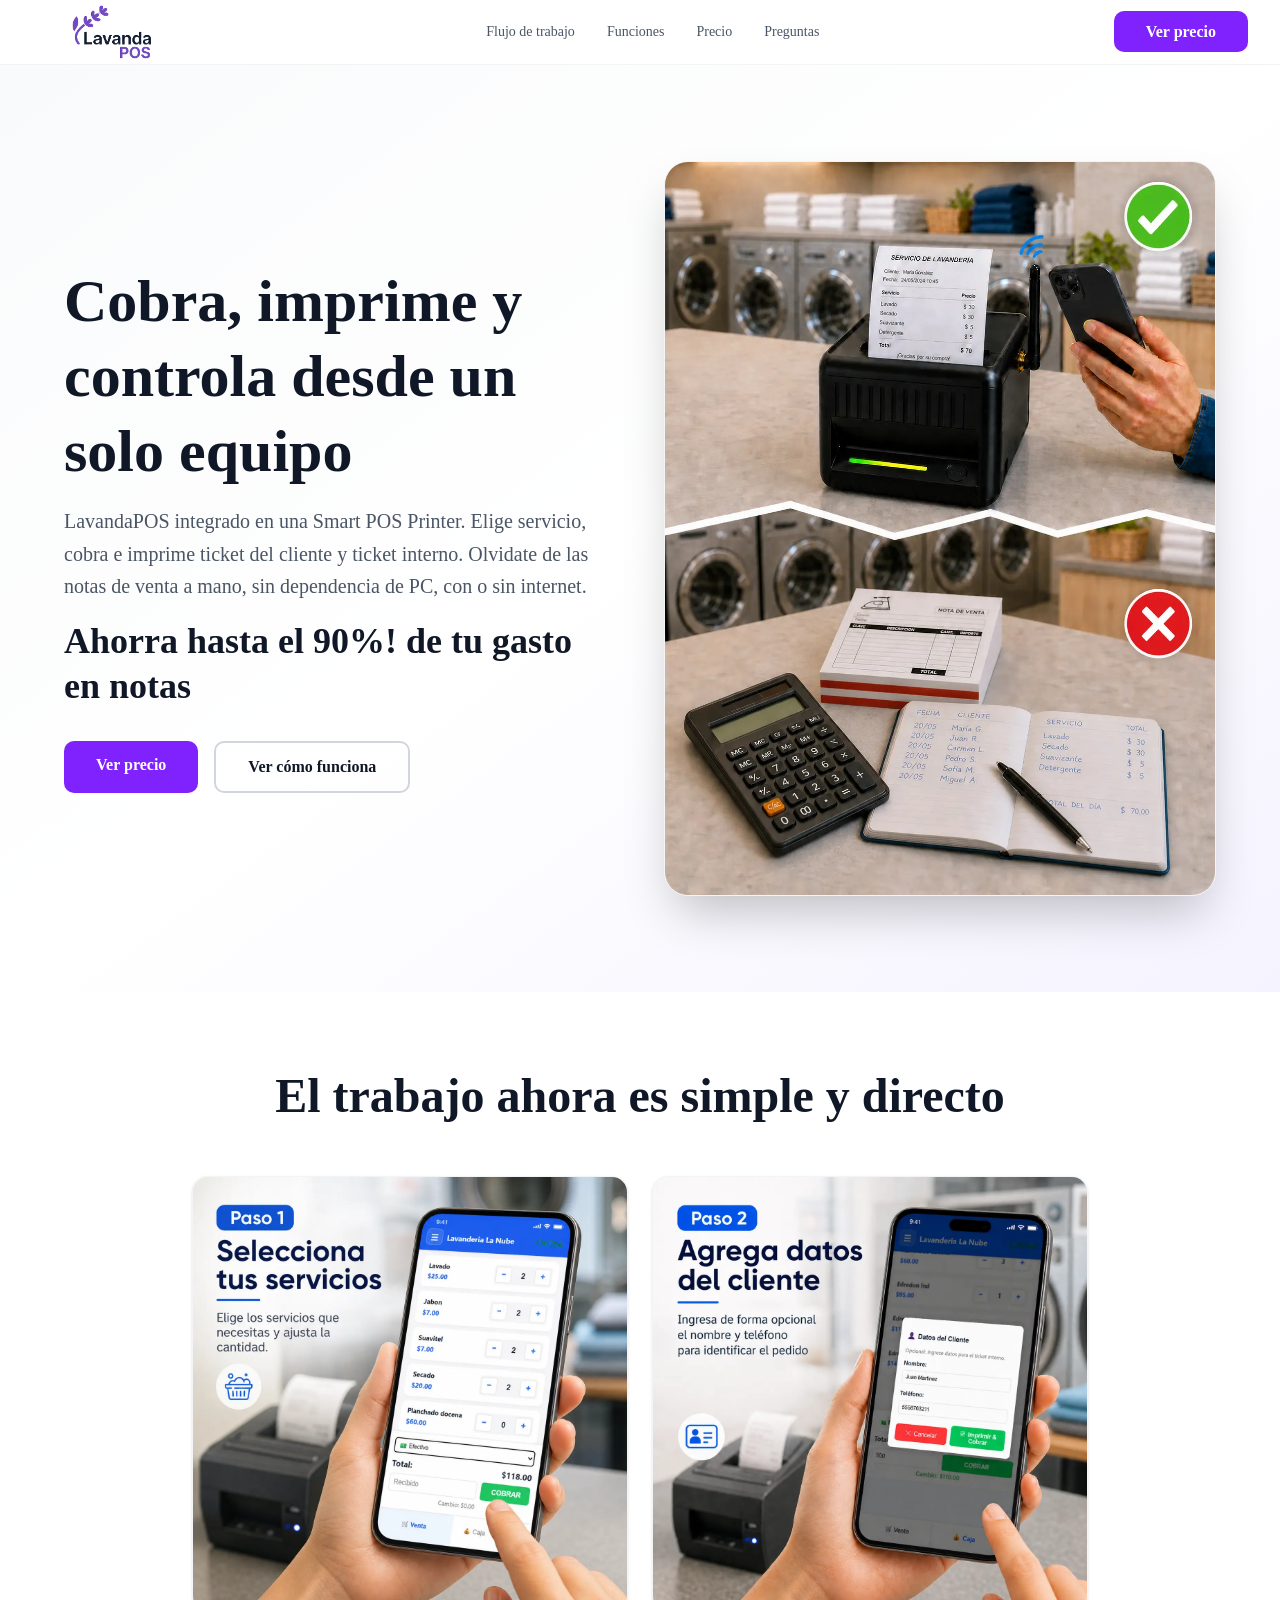
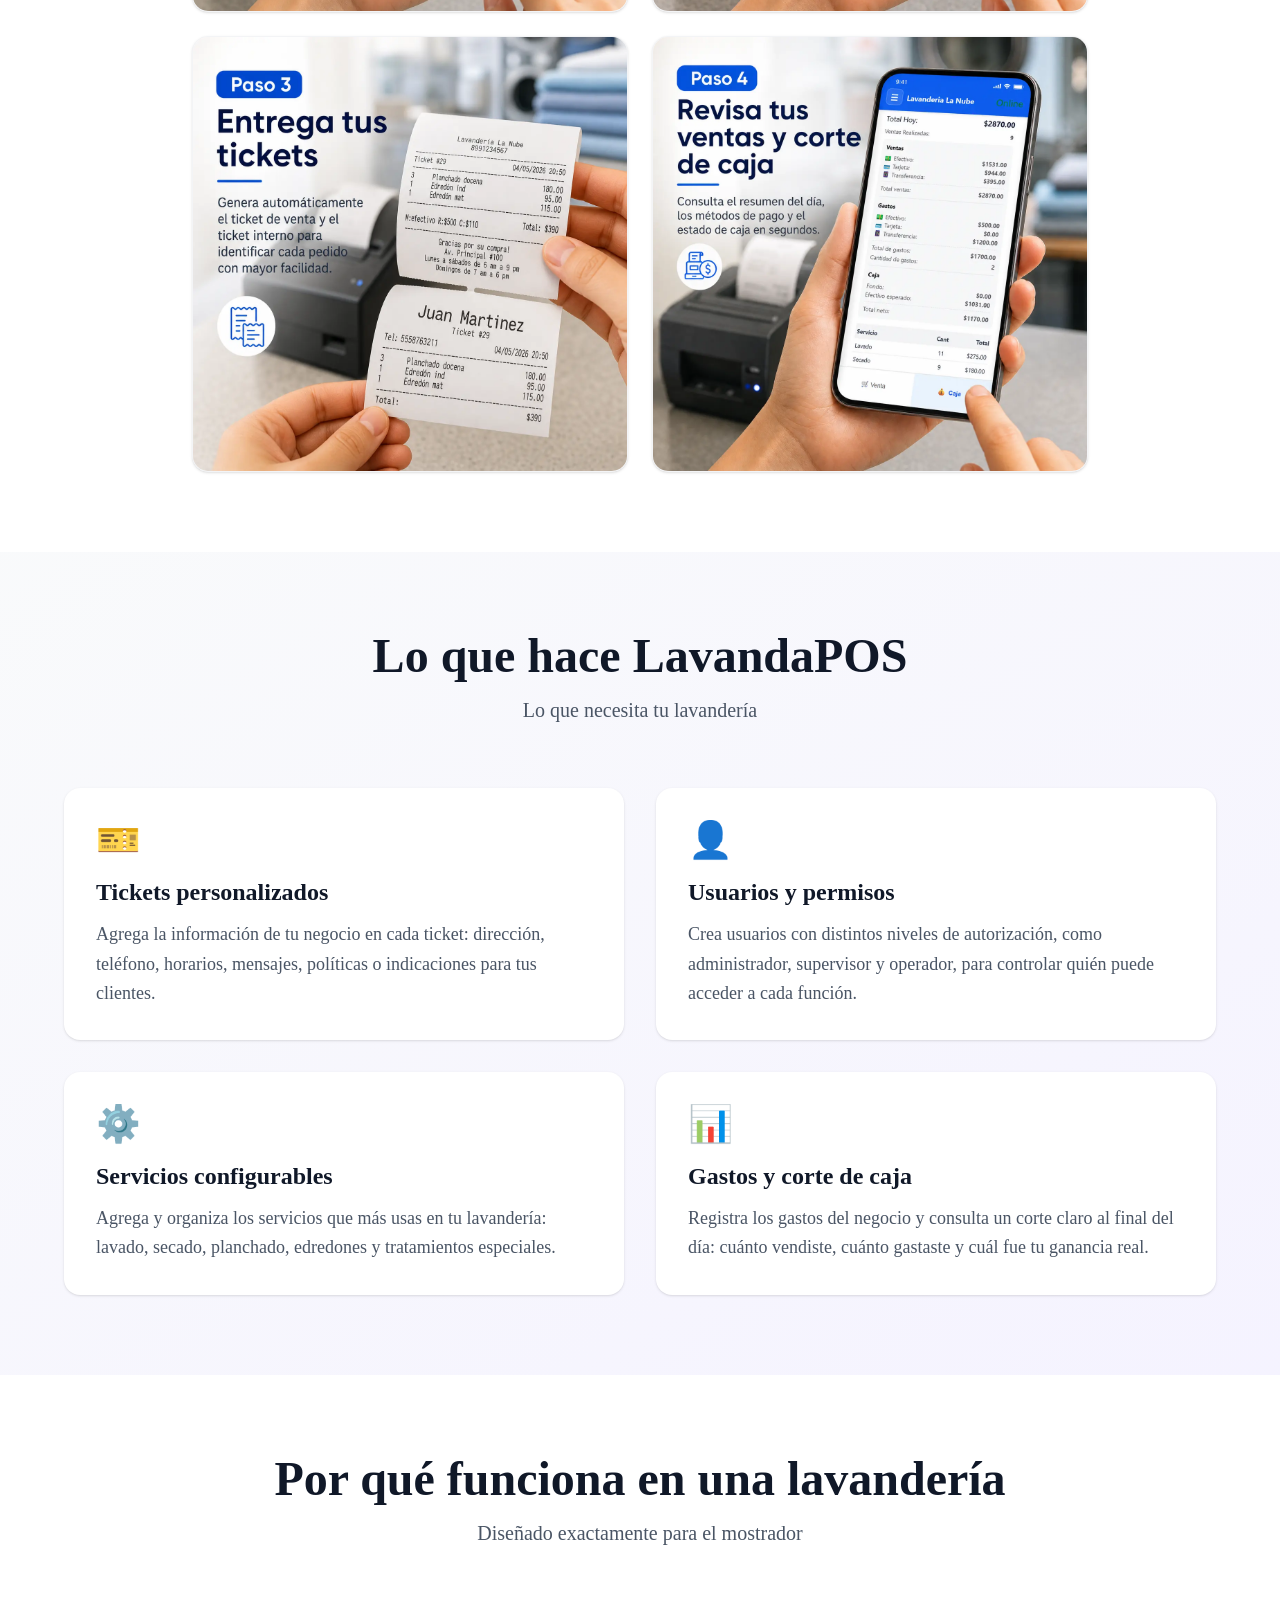
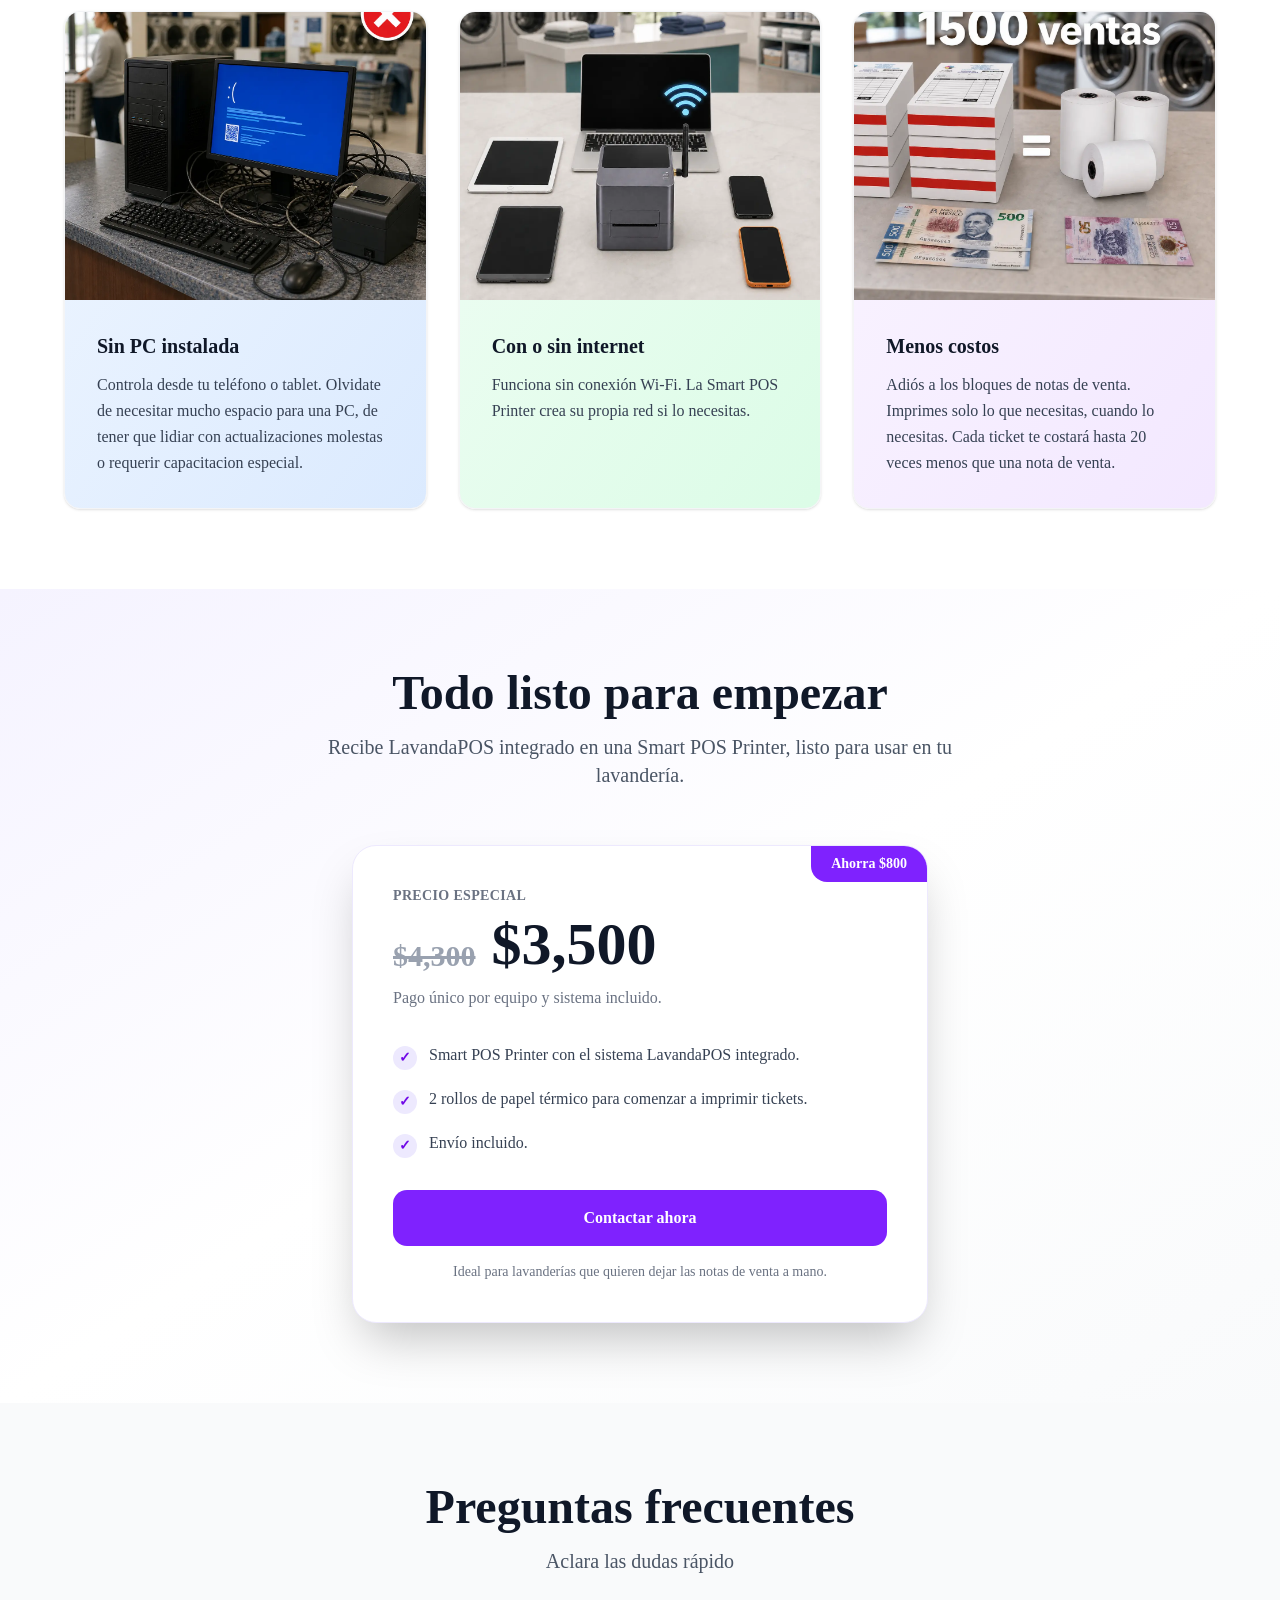
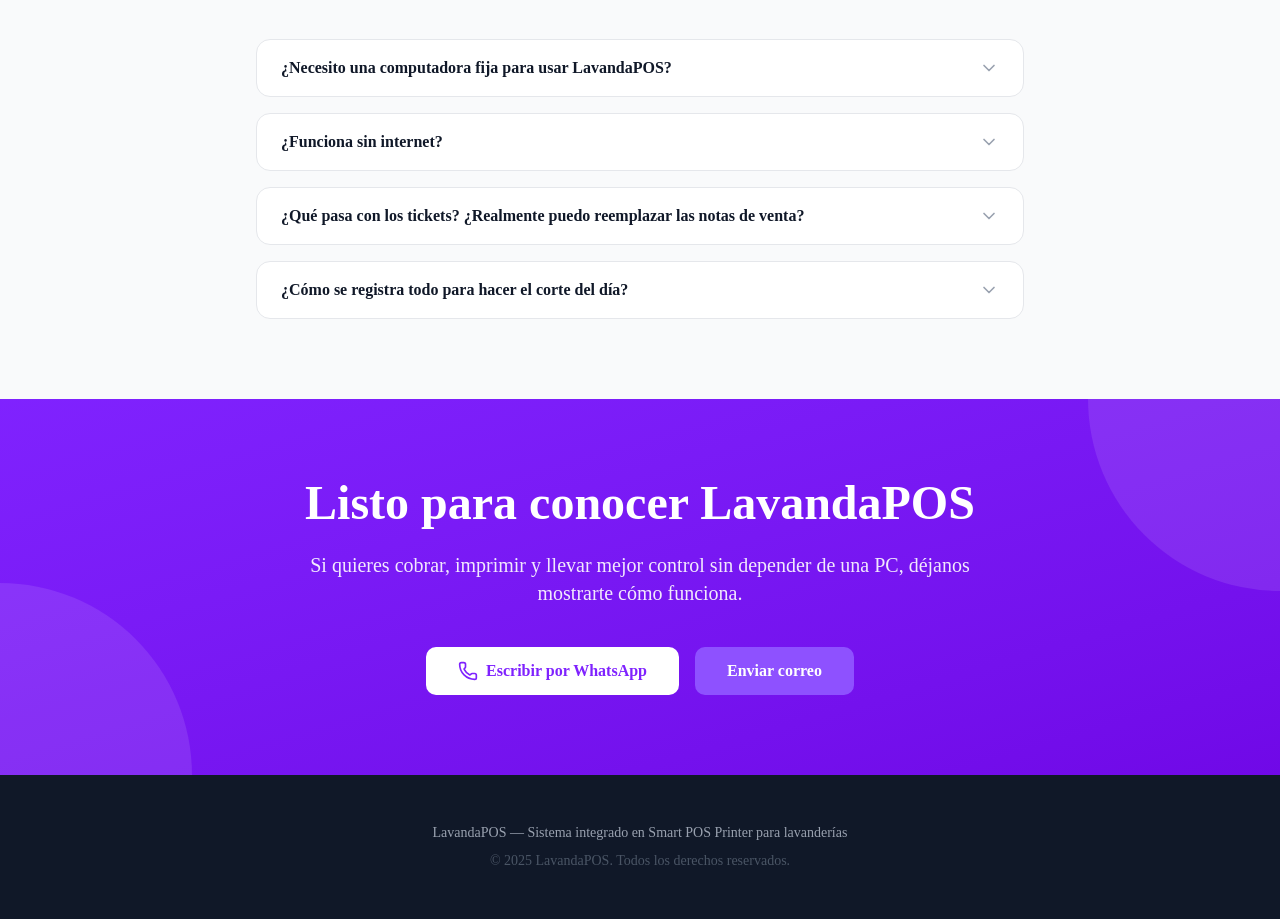
==== index.html @ 4f57d70a "sitio correcto" ====
<!DOCTYPE html><html lang="es"><head><meta charSet="utf-8"/><meta name="viewport" content="width=device-width, initial-scale=1"/><link rel="preload" href="/_next/static/media/797e433ab948586e-s.p.0.q-h669a_dqa.woff2" as="font" crossorigin="" type="font/woff2"/><link rel="preload" href="/_next/static/media/caa3a2e1cccd8315-s.p.16t1db8_9y2o~.woff2" as="font" crossorigin="" type="font/woff2"/><link rel="preload" as="image" href="/logo.png"/><link rel="preload" as="image" href="/images/hero/hero.webp"/><link rel="stylesheet" href="/_next/static/chunks/0x.pxwmy6tt~x.css" data-precedence="next"/><link rel="stylesheet" href="/_next/static/chunks/0uifoxigylfvw.css" data-precedence="next"/><link rel="preload" as="script" fetchPriority="low" href="/_next/static/chunks/07lozsgju3lu_.js"/><script src="/_next/static/chunks/04l089cfgosm3.js" async=""></script><script src="/_next/static/chunks/08hnmdx~uuga8.js" async=""></script><script src="/_next/static/chunks/094kycuwsu0-9.js" async=""></script><script src="/_next/static/chunks/turbopack-0iu_th~7he61-.js" async=""></script><script src="/_next/static/chunks/10h-zyzy3f6y3.js" async=""></script><script src="/_next/static/chunks/0ri8i~ri~8wh3.js" async=""></script><script src="/_next/static/chunks/00-b42kqdgoib.js" async=""></script><meta name="next-size-adjust" content=""/><title>LavandaPOS | Smart POS Printer para Lavanderías</title><meta name="description" content="LavandaPOS: sistema integrado para lavanderías que cobra, imprime y controla desde cualquier dispositivo, con o sin internet. Sin dependencia de PC."/><meta name="generator" content="v0.app"/><meta name="keywords" content="POS,lavandería,sistema de cobro,smart printer,control de negocio"/><meta property="og:title" content="LavandaPOS | Smart POS Printer para Lavanderías"/><meta property="og:description" content="Sistema integrado para lavanderías que cobra, imprime y controla desde cualquier dispositivo"/><meta property="og:type" content="website"/><meta name="twitter:card" content="summary"/><meta name="twitter:title" content="LavandaPOS | Smart POS Printer para Lavanderías"/><meta name="twitter:description" content="Sistema integrado para lavanderías que cobra, imprime y controla desde cualquier dispositivo"/><link rel="icon" href="/icon-light-32x32.png" media="(prefers-color-scheme: light)"/><link rel="icon" href="/icon-dark-32x32.png" media="(prefers-color-scheme: dark)"/><link rel="icon" href="/icon.svg" type="image/svg+xml"/><link rel="apple-touch-icon" href="/apple-icon.png"/><script src="/_next/static/chunks/03~yq9q893hmn.js" noModule=""></script></head><body class="font-sans antialiased"><div hidden=""><!--$--><!--/$--></div><div class="jsx-e1d1860be78fc4d8 min-h-screen bg-white text-gray-900"><input id="mobile-menu-toggle" type="checkbox" aria-hidden="true" tabindex="-1" class="jsx-e1d1860be78fc4d8 peer fixed left-0 top-0 h-px w-px opacity-0 pointer-events-none"/><header class="jsx-e1d1860be78fc4d8 sticky top-0 z-50 bg-white/95 backdrop-blur-sm border-b border-gray-100"><div class="jsx-e1d1860be78fc4d8 max-w-7xl mx-auto px-4 sm:px-6 lg:px-8"><div class="jsx-e1d1860be78fc4d8 flex items-center justify-between h-16"><div class="jsx-e1d1860be78fc4d8 flex items-center gap-2 -ml-10 sm:ml-0"><div class="jsx-e1d1860be78fc4d8 relative h-14 w-40"><img alt="Logo de LavandaPOS" width="220" height="80" decoding="async" data-nimg="1" class="h-full w-full object-contain" style="color:transparent" src="/logo.png"/></div></div><nav class="jsx-e1d1860be78fc4d8 hidden md:flex items-center gap-8"><a href="#flujo" class="jsx-e1d1860be78fc4d8 text-sm text-gray-600 hover:text-gray-900 font-medium">Flujo de trabajo</a><a href="#caracteristicas" class="jsx-e1d1860be78fc4d8 text-sm text-gray-600 hover:text-gray-900 font-medium">Funciones</a><a href="#precio" class="jsx-e1d1860be78fc4d8 text-sm text-gray-600 hover:text-gray-900 font-medium">Precio</a><a href="#preguntas" class="jsx-e1d1860be78fc4d8 text-sm text-gray-600 hover:text-gray-900 font-medium">Preguntas</a></nav><div class="jsx-e1d1860be78fc4d8 hidden md:block"><a href="#precio" class="jsx-e1d1860be78fc4d8 bg-violet-600 hover:bg-violet-700 text-white px-8 py-3 rounded-lg font-semibold transition-colors text-center">Ver precio</a></div><div class="jsx-e1d1860be78fc4d8 md:hidden"><label for="mobile-menu-toggle" aria-label="Abrir menú" class="jsx-e1d1860be78fc4d8 inline-flex h-10 w-10 cursor-pointer items-center justify-center rounded-lg border border-gray-200 bg-white text-gray-900 hover:bg-gray-50"><svg xmlns="http://www.w3.org/2000/svg" width="22" height="22" viewBox="0 0 24 24" fill="none" stroke="currentColor" stroke-width="2" stroke-linecap="round" stroke-linejoin="round" class="lucide lucide-menu" aria-hidden="true"><path d="M4 5h16"></path><path d="M4 12h16"></path><path d="M4 19h16"></path></svg></label></div></div></div></header><div class="jsx-e1d1860be78fc4d8 hidden peer-checked:block md:hidden"><label for="mobile-menu-toggle" aria-label="Cerrar menú móvil" class="jsx-e1d1860be78fc4d8 fixed inset-0 z-[90] block cursor-pointer bg-black/20"></label><nav id="mobile-menu" aria-label="Menú móvil" class="jsx-e1d1860be78fc4d8 fixed left-4 right-4 top-20 z-[100] overflow-hidden rounded-2xl border border-gray-200 bg-white shadow-2xl"><div class="jsx-e1d1860be78fc4d8 flex items-center justify-between border-b border-gray-100 px-5 py-4"><span class="jsx-e1d1860be78fc4d8 text-sm font-semibold text-gray-900">Menú</span><label for="mobile-menu-toggle" aria-label="Cerrar menú" class="jsx-e1d1860be78fc4d8 inline-flex h-9 w-9 cursor-pointer items-center justify-center rounded-lg bg-gray-100 text-gray-700 hover:bg-gray-200"><svg xmlns="http://www.w3.org/2000/svg" width="20" height="20" viewBox="0 0 24 24" fill="none" stroke="currentColor" stroke-width="2" stroke-linecap="round" stroke-linejoin="round" class="lucide lucide-x" aria-hidden="true"><path d="M18 6 6 18"></path><path d="m6 6 12 12"></path></svg></label></div><a href="#flujo" class="jsx-e1d1860be78fc4d8 block px-5 py-4 text-sm font-medium text-gray-700 hover:bg-gray-50">Flujo de trabajo</a><a href="#caracteristicas" class="jsx-e1d1860be78fc4d8 block px-5 py-4 text-sm font-medium text-gray-700 hover:bg-gray-50">Funciones</a><a href="#precio" class="jsx-e1d1860be78fc4d8 block px-5 py-4 text-sm font-medium text-gray-700 hover:bg-gray-50">Precio</a><a href="#preguntas" class="jsx-e1d1860be78fc4d8 block px-5 py-4 text-sm font-medium text-gray-700 hover:bg-gray-50">Preguntas</a><a href="#contacto" class="jsx-e1d1860be78fc4d8 block px-5 py-4 text-sm font-semibold text-white bg-violet-600 hover:bg-violet-700">Solicitar demo</a></nav></div><section class="jsx-e1d1860be78fc4d8 relative overflow-hidden bg-gradient-to-br from-gray-50 via-white to-violet-50 py-20 md:py-24 px-4 sm:px-6 lg:px-8"><div class="jsx-e1d1860be78fc4d8 max-w-6xl mx-auto"><div class="jsx-e1d1860be78fc4d8 grid md:grid-cols-2 gap-12 items-center"><div class="jsx-e1d1860be78fc4d8 space-y-8"><div class="jsx-e1d1860be78fc4d8 space-y-4"><h1 class="jsx-e1d1860be78fc4d8 text-5xl md:text-6xl font-bold text-gray-900 leading-tight">Cobra, imprime y controla desde un solo equipo</h1><p class="jsx-e1d1860be78fc4d8 text-xl text-gray-600 leading-relaxed">LavandaPOS integrado en una Smart POS Printer. Elige servicio, cobra e imprime ticket del cliente y ticket interno. Olvidate de las notas de venta a mano, sin dependencia de PC, con o sin internet.</p><h1 class="jsx-e1d1860be78fc4d8 text-5xl md:text-4xl font-bold text-gray-900 leading-tight">Ahorra hasta el 90%! de tu gasto en notas</h1></div><div class="jsx-e1d1860be78fc4d8 flex flex-col sm:flex-row gap-4"><a href="#contacto" class="jsx-e1d1860be78fc4d8 bg-violet-600 hover:bg-violet-700 text-white px-8 py-3 rounded-lg font-semibold transition-colors text-center">Ver precio</a><a href="#flujo" class="jsx-e1d1860be78fc4d8 border-2 border-gray-300 hover:border-violet-600 text-gray-900 px-8 py-3 rounded-lg font-semibold transition-colors text-center">Ver cómo funciona</a></div></div><div class="jsx-e1d1860be78fc4d8 relative"><div class="jsx-e1d1860be78fc4d8 relative overflow-hidden rounded-3xl shadow-2xl bg-white border border-gray-100"><img alt="LavandaPOS integrado en una Smart POS Printer para lavanderías" width="900" height="720" decoding="async" data-nimg="1" class="w-full h-auto object-contain" style="color:transparent" src="/images/hero/hero.webp"/></div></div></div></div></section><section id="flujo" class="jsx-e1d1860be78fc4d8 py-20 px-4 sm:px-6 lg:px-8 bg-white"><div class="jsx-e1d1860be78fc4d8 max-w-6xl mx-auto"><div class="jsx-e1d1860be78fc4d8 text-center mb-14"><h2 class="jsx-e1d1860be78fc4d8 text-4xl md:text-5xl font-bold text-gray-900 mb-4">El trabajo ahora es simple y directo</h2></div><div class="jsx-e1d1860be78fc4d8 grid sm:grid-cols-2 lg:grid-cols-2 gap-6 max-w-4xl mx-auto"><div class="jsx-e1d1860be78fc4d8 overflow-hidden rounded-2xl bg-white border border-gray-100 shadow-sm hover:shadow-lg transition-shadow"><img alt="Selección de servicios configurados en LavandaPOS" loading="lazy" width="900" height="1100" decoding="async" data-nimg="1" class="w-full h-auto block" style="color:transparent" src="/images/sections/paso1.webp"/></div><div class="jsx-e1d1860be78fc4d8 overflow-hidden rounded-2xl bg-white border border-gray-100 shadow-sm hover:shadow-lg transition-shadow"><img alt="Registro opcional de nombre y teléfono del cliente" loading="lazy" width="900" height="1100" decoding="async" data-nimg="1" class="w-full h-auto block" style="color:transparent" src="/images/sections/paso2.webp"/></div><div class="jsx-e1d1860be78fc4d8 overflow-hidden rounded-2xl bg-white border border-gray-100 shadow-sm hover:shadow-lg transition-shadow"><img alt="Impresión de ticket para cliente y ticket interno" loading="lazy" width="900" height="1100" decoding="async" data-nimg="1" class="w-full h-auto block" style="color:transparent" src="/images/sections/paso3.webp"/></div><div class="jsx-e1d1860be78fc4d8 overflow-hidden rounded-2xl bg-white border border-gray-100 shadow-sm hover:shadow-lg transition-shadow"><img alt="Resumen diario de ventas gastos y cortes en LavandaPOS" loading="lazy" width="900" height="1100" decoding="async" data-nimg="1" class="w-full h-auto block" style="color:transparent" src="/images/sections/paso4.webp"/></div></div></div></section><section id="caracteristicas" class="jsx-e1d1860be78fc4d8 py-20 px-4 sm:px-6 lg:px-8 bg-gradient-to-br from-gray-50 to-violet-50"><div class="jsx-e1d1860be78fc4d8 max-w-6xl mx-auto"><div class="jsx-e1d1860be78fc4d8 text-center mb-16"><h2 class="jsx-e1d1860be78fc4d8 text-4xl md:text-5xl font-bold text-gray-900 mb-4">Lo que hace LavandaPOS</h2><p class="jsx-e1d1860be78fc4d8 text-xl text-gray-600">Lo que necesita tu lavandería</p></div><div class="jsx-e1d1860be78fc4d8 grid md:grid-cols-2 gap-8"><div class="jsx-e1d1860be78fc4d8 bg-white rounded-2xl p-8 shadow-sm hover:shadow-lg transition-shadow"><div class="jsx-e1d1860be78fc4d8 text-4xl mb-4">🎫</div><h3 class="jsx-e1d1860be78fc4d8 text-2xl font-bold text-gray-900 mb-3">Tickets personalizados</h3><p class="jsx-e1d1860be78fc4d8 text-gray-600 text-lg leading-relaxed">Agrega la información de tu negocio en cada ticket: dirección, teléfono, horarios, mensajes, políticas o indicaciones para tus clientes.</p></div><div class="jsx-e1d1860be78fc4d8 bg-white rounded-2xl p-8 shadow-sm hover:shadow-lg transition-shadow"><div class="jsx-e1d1860be78fc4d8 text-4xl mb-4">👤</div><h3 class="jsx-e1d1860be78fc4d8 text-2xl font-bold text-gray-900 mb-3">Usuarios y permisos</h3><p class="jsx-e1d1860be78fc4d8 text-gray-600 text-lg leading-relaxed">Crea usuarios con distintos niveles de autorización, como administrador, supervisor y operador, para controlar quién puede acceder a cada función.</p></div><div class="jsx-e1d1860be78fc4d8 bg-white rounded-2xl p-8 shadow-sm hover:shadow-lg transition-shadow"><div class="jsx-e1d1860be78fc4d8 text-4xl mb-4">⚙️</div><h3 class="jsx-e1d1860be78fc4d8 text-2xl font-bold text-gray-900 mb-3">Servicios configurables</h3><p class="jsx-e1d1860be78fc4d8 text-gray-600 text-lg leading-relaxed">Agrega y organiza los servicios que más usas en tu lavandería: lavado, secado, planchado, edredones y tratamientos especiales.</p></div><div class="jsx-e1d1860be78fc4d8 bg-white rounded-2xl p-8 shadow-sm hover:shadow-lg transition-shadow"><div class="jsx-e1d1860be78fc4d8 text-4xl mb-4">📊</div><h3 class="jsx-e1d1860be78fc4d8 text-2xl font-bold text-gray-900 mb-3">Gastos y corte de caja</h3><p class="jsx-e1d1860be78fc4d8 text-gray-600 text-lg leading-relaxed">Registra los gastos del negocio y consulta un corte claro al final del día: cuánto vendiste, cuánto gastaste y cuál fue tu ganancia real.</p></div></div></div></section><section class="jsx-e1d1860be78fc4d8 py-20 px-4 sm:px-6 lg:px-8 bg-white"><div class="jsx-e1d1860be78fc4d8 max-w-6xl mx-auto"><div class="jsx-e1d1860be78fc4d8 text-center mb-16"><h2 class="jsx-e1d1860be78fc4d8 text-4xl md:text-5xl font-bold text-gray-900 mb-4">Por qué funciona en una lavandería</h2><p class="jsx-e1d1860be78fc4d8 text-xl text-gray-600">Diseñado exactamente para el mostrador</p></div><div class="jsx-e1d1860be78fc4d8 grid md:grid-cols-3 gap-8"><div class="jsx-e1d1860be78fc4d8 bg-gradient-to-br from-blue-50 to-blue-100 rounded-2xl overflow-hidden border border-gray-100 shadow-sm hover:shadow-lg transition-shadow"><div class="jsx-e1d1860be78fc4d8 relative h-72 md:h-64 lg:h-72 bg-white"><img alt="LavandaPOS funcionando sin computadora instalada" loading="lazy" decoding="async" data-nimg="fill" class="object-cover" style="position:absolute;height:100%;width:100%;left:0;top:0;right:0;bottom:0;color:transparent" src="/images/product/pc.webp"/></div><div class="jsx-e1d1860be78fc4d8 p-8"><h3 class="jsx-e1d1860be78fc4d8 text-xl font-bold text-gray-900 mb-3">Sin PC instalada</h3><p class="jsx-e1d1860be78fc4d8 text-gray-700 leading-relaxed">Controla desde tu teléfono o tablet. Olvidate de necesitar mucho espacio para una PC, de tener que lidiar con actualizaciones molestas o requerir capacitacion especial.</p></div></div><div class="jsx-e1d1860be78fc4d8 bg-gradient-to-br from-green-50 to-green-100 rounded-2xl overflow-hidden border border-gray-100 shadow-sm hover:shadow-lg transition-shadow"><div class="jsx-e1d1860be78fc4d8 relative h-72 md:h-64 lg:h-72 bg-white"><img alt="Smart POS Printer funcionando con o sin internet" loading="lazy" decoding="async" data-nimg="fill" class="object-cover" style="position:absolute;height:100%;width:100%;left:0;top:0;right:0;bottom:0;color:transparent" src="/images/product/all1.webp"/></div><div class="jsx-e1d1860be78fc4d8 p-8"><h3 class="jsx-e1d1860be78fc4d8 text-xl font-bold text-gray-900 mb-3">Con o sin internet</h3><p class="jsx-e1d1860be78fc4d8 text-gray-700 leading-relaxed">Funciona sin conexión Wi-Fi. La Smart POS Printer crea su propia red si lo necesitas.</p></div></div><div class="jsx-e1d1860be78fc4d8 bg-gradient-to-br from-purple-50 to-purple-100 rounded-2xl overflow-hidden border border-gray-100 shadow-sm hover:shadow-lg transition-shadow"><div class="jsx-e1d1860be78fc4d8 relative h-72 md:h-64 lg:h-72 bg-white"><img alt="Comparación entre notas de venta y tickets térmicos" loading="lazy" decoding="async" data-nimg="fill" class="object-cover" style="position:absolute;height:100%;width:100%;left:0;top:0;right:0;bottom:0;color:transparent" src="/images/product/notas.webp"/></div><div class="jsx-e1d1860be78fc4d8 p-8"><h3 class="jsx-e1d1860be78fc4d8 text-xl font-bold text-gray-900 mb-3">Menos costos</h3><p class="jsx-e1d1860be78fc4d8 text-gray-700 leading-relaxed">Adiós a los bloques de notas de venta. Imprimes solo lo que necesitas, cuando lo necesitas. Cada ticket te costará hasta 20 veces menos que una nota de venta.</p></div></div></div></div></section><section id="precio" class="jsx-e1d1860be78fc4d8 py-20 px-4 sm:px-6 lg:px-8 bg-gradient-to-br from-violet-50 via-white to-gray-50"><div class="jsx-e1d1860be78fc4d8 max-w-6xl mx-auto"><div class="jsx-e1d1860be78fc4d8 text-center mb-14"><h2 class="jsx-e1d1860be78fc4d8 text-4xl md:text-5xl font-bold text-gray-900 mb-4">Todo listo para empezar</h2><p class="jsx-e1d1860be78fc4d8 text-xl text-gray-600 max-w-2xl mx-auto">Recibe LavandaPOS integrado en una Smart POS Printer, listo para usar en tu lavandería.</p></div><div class="jsx-e1d1860be78fc4d8 max-w-xl mx-auto"><div class="jsx-e1d1860be78fc4d8 relative overflow-hidden rounded-3xl border border-violet-100 bg-white shadow-2xl"><div class="jsx-e1d1860be78fc4d8 absolute top-0 right-0 bg-violet-600 text-white text-sm font-bold px-5 py-2 rounded-bl-2xl">Ahorra $800</div><div class="jsx-e1d1860be78fc4d8 p-8 md:p-10"><div class="jsx-e1d1860be78fc4d8 mb-8"><p class="jsx-e1d1860be78fc4d8 text-sm font-semibold uppercase tracking-wide text-gray-500 mb-2">Precio especial</p><div class="jsx-e1d1860be78fc4d8 flex items-end gap-4"><span class="jsx-e1d1860be78fc4d8 text-2xl md:text-3xl font-bold text-gray-400 line-through">$4,300</span><span class="jsx-e1d1860be78fc4d8 text-5xl md:text-6xl font-extrabold text-gray-900 leading-none">$3,500</span></div><p class="jsx-e1d1860be78fc4d8 text-gray-500 mt-3">Pago único por equipo y sistema incluido.</p></div><div class="jsx-e1d1860be78fc4d8 space-y-4 mb-8"><div class="jsx-e1d1860be78fc4d8 flex items-start gap-3"><span class="jsx-e1d1860be78fc4d8 mt-1 flex h-6 w-6 items-center justify-center rounded-full bg-violet-100 text-sm font-bold text-violet-700">✓</span><p class="jsx-e1d1860be78fc4d8 text-gray-700 leading-relaxed">Smart POS Printer con el sistema LavandaPOS integrado.</p></div><div class="jsx-e1d1860be78fc4d8 flex items-start gap-3"><span class="jsx-e1d1860be78fc4d8 mt-1 flex h-6 w-6 items-center justify-center rounded-full bg-violet-100 text-sm font-bold text-violet-700">✓</span><p class="jsx-e1d1860be78fc4d8 text-gray-700 leading-relaxed">2 rollos de papel térmico para comenzar a imprimir tickets.</p></div><div class="jsx-e1d1860be78fc4d8 flex items-start gap-3"><span class="jsx-e1d1860be78fc4d8 mt-1 flex h-6 w-6 items-center justify-center rounded-full bg-violet-100 text-sm font-bold text-violet-700">✓</span><p class="jsx-e1d1860be78fc4d8 text-gray-700 leading-relaxed">Envío incluido.</p></div></div><a href="https://api.whatsapp.com/send/?phone=%2B525537204997&amp;text=%C2%BFHola%20quiero%20adquirir%20el%20paquete%2C%20como%20es%20el%20proceso%20de%20pago%3F&amp;type=phone_number&amp;app_absent=0" target="_blank" rel="noopener noreferrer" class="jsx-e1d1860be78fc4d8 block w-full rounded-xl bg-violet-600 px-8 py-4 text-center font-semibold text-white transition-colors hover:bg-violet-700">Contactar ahora</a><p class="jsx-e1d1860be78fc4d8 text-center text-sm text-gray-500 mt-4">Ideal para lavanderías que quieren dejar las notas de venta a mano.</p></div></div></div></div></section><section id="preguntas" class="jsx-e1d1860be78fc4d8 py-20 px-4 sm:px-6 lg:px-8 bg-gray-50"><div class="jsx-e1d1860be78fc4d8 max-w-3xl mx-auto"><div class="jsx-e1d1860be78fc4d8 text-center mb-16"><h2 class="jsx-e1d1860be78fc4d8 text-4xl md:text-5xl font-bold text-gray-900 mb-4">Preguntas frecuentes</h2><p class="jsx-e1d1860be78fc4d8 text-xl text-gray-600">Aclara las dudas rápido</p></div><div class="jsx-e1d1860be78fc4d8 space-y-4"><details class="jsx-e1d1860be78fc4d8 group bg-white rounded-xl border border-gray-200 overflow-hidden"><summary class="jsx-e1d1860be78fc4d8 list-none cursor-pointer select-none px-6 py-4 font-semibold text-gray-900 hover:bg-gray-50 transition-colors flex items-center justify-between gap-4 [&amp;::-webkit-details-marker]:hidden"><span class="jsx-e1d1860be78fc4d8">¿Necesito una computadora fija para usar LavandaPOS?</span><svg xmlns="http://www.w3.org/2000/svg" width="20" height="20" viewBox="0 0 24 24" fill="none" stroke="currentColor" stroke-width="2" stroke-linecap="round" stroke-linejoin="round" class="lucide lucide-chevron-down shrink-0 text-gray-400 transition-transform group-open:rotate-180" aria-hidden="true"><path d="m6 9 6 6 6-6"></path></svg></summary><div class="jsx-e1d1860be78fc4d8 px-6 py-4 bg-gray-50 border-t border-gray-200 text-gray-600 leading-relaxed">No. La Smart POS Printer incluye LavandaPOS integrado. La enciendes, te conectas desde tu celular, tablet o cualquier computadora, y empiezas a cobrar. No ocupa espacio en el mostrador como una PC tradicional.</div></details><details class="jsx-e1d1860be78fc4d8 group bg-white rounded-xl border border-gray-200 overflow-hidden"><summary class="jsx-e1d1860be78fc4d8 list-none cursor-pointer select-none px-6 py-4 font-semibold text-gray-900 hover:bg-gray-50 transition-colors flex items-center justify-between gap-4 [&amp;::-webkit-details-marker]:hidden"><span class="jsx-e1d1860be78fc4d8">¿Funciona sin internet?</span><svg xmlns="http://www.w3.org/2000/svg" width="20" height="20" viewBox="0 0 24 24" fill="none" stroke="currentColor" stroke-width="2" stroke-linecap="round" stroke-linejoin="round" class="lucide lucide-chevron-down shrink-0 text-gray-400 transition-transform group-open:rotate-180" aria-hidden="true"><path d="m6 9 6 6 6-6"></path></svg></summary><div class="jsx-e1d1860be78fc4d8 px-6 py-4 bg-gray-50 border-t border-gray-200 text-gray-600 leading-relaxed">Sí. La Smart POS Printer puede trabajar con o sin Wi-Fi. Si no tienes internet, el equipo crea su propia red para que lo controles desde tu celular o tablet dentro del negocio.</div></details><details class="jsx-e1d1860be78fc4d8 group bg-white rounded-xl border border-gray-200 overflow-hidden"><summary class="jsx-e1d1860be78fc4d8 list-none cursor-pointer select-none px-6 py-4 font-semibold text-gray-900 hover:bg-gray-50 transition-colors flex items-center justify-between gap-4 [&amp;::-webkit-details-marker]:hidden"><span class="jsx-e1d1860be78fc4d8">¿Qué pasa con los tickets? ¿Realmente puedo reemplazar las notas de venta?</span><svg xmlns="http://www.w3.org/2000/svg" width="20" height="20" viewBox="0 0 24 24" fill="none" stroke="currentColor" stroke-width="2" stroke-linecap="round" stroke-linejoin="round" class="lucide lucide-chevron-down shrink-0 text-gray-400 transition-transform group-open:rotate-180" aria-hidden="true"><path d="m6 9 6 6 6-6"></path></svg></summary><div class="jsx-e1d1860be78fc4d8 px-6 py-4 bg-gray-50 border-t border-gray-200 text-gray-600 leading-relaxed">Completamente. Imprimes un ticket para el cliente y otro para tu control interno. Ambos tienen cliente, teléfono y detalle del servicio. Es mucho más práctico que escribir en un block.</div></details><details class="jsx-e1d1860be78fc4d8 group bg-white rounded-xl border border-gray-200 overflow-hidden"><summary class="jsx-e1d1860be78fc4d8 list-none cursor-pointer select-none px-6 py-4 font-semibold text-gray-900 hover:bg-gray-50 transition-colors flex items-center justify-between gap-4 [&amp;::-webkit-details-marker]:hidden"><span class="jsx-e1d1860be78fc4d8">¿Cómo se registra todo para hacer el corte del día?</span><svg xmlns="http://www.w3.org/2000/svg" width="20" height="20" viewBox="0 0 24 24" fill="none" stroke="currentColor" stroke-width="2" stroke-linecap="round" stroke-linejoin="round" class="lucide lucide-chevron-down shrink-0 text-gray-400 transition-transform group-open:rotate-180" aria-hidden="true"><path d="m6 9 6 6 6-6"></path></svg></summary><div class="jsx-e1d1860be78fc4d8 px-6 py-4 bg-gray-50 border-t border-gray-200 text-gray-600 leading-relaxed">Cada venta, gasto y movimiento queda registrado en LavandaPOS. Al final del día ves exactamente cuánto vendiste, cuánto gastaste, y cuál fue tu ganancia real.</div></details></div></div></section><section id="contacto" class="jsx-e1d1860be78fc4d8 relative py-20 px-4 sm:px-6 lg:px-8 bg-gradient-to-br from-violet-600 to-violet-700 text-white overflow-hidden"><div class="jsx-e1d1860be78fc4d8 absolute inset-0 opacity-10"><div class="jsx-e1d1860be78fc4d8 absolute top-0 right-0 w-96 h-96 bg-white rounded-full -mr-48 -mt-48"></div><div class="jsx-e1d1860be78fc4d8 absolute bottom-0 left-0 w-96 h-96 bg-white rounded-full -ml-48 -mb-48"></div></div><div class="jsx-e1d1860be78fc4d8 max-w-4xl mx-auto relative z-10 text-center"><h2 class="jsx-e1d1860be78fc4d8 text-4xl md:text-5xl font-bold mb-6">Listo para conocer LavandaPOS</h2><p class="jsx-e1d1860be78fc4d8 text-xl opacity-90 mb-10 max-w-2xl mx-auto">Si quieres cobrar, imprimir y llevar mejor control sin depender de una PC, déjanos mostrarte cómo funciona.</p><div class="jsx-e1d1860be78fc4d8 flex flex-col sm:flex-row gap-4 justify-center"><a href="https://api.whatsapp.com/send/?phone=%2B525537204997&amp;text=%C2%BFHola%20quiero%20adquirir%20el%20paquete%2C%20como%20es%20el%20proceso%20de%20pago%3F&amp;type=phone_number&amp;app_absent=0" target="_blank" rel="noopener noreferrer" class="jsx-e1d1860be78fc4d8 bg-white hover:bg-gray-100 text-violet-600 px-8 py-3 rounded-lg font-semibold transition-colors flex items-center justify-center gap-2"><svg xmlns="http://www.w3.org/2000/svg" width="20" height="20" viewBox="0 0 24 24" fill="none" stroke="currentColor" stroke-width="2" stroke-linecap="round" stroke-linejoin="round" class="lucide lucide-phone" aria-hidden="true"><path d="M13.832 16.568a1 1 0 0 0 1.213-.303l.355-.465A2 2 0 0 1 17 15h3a2 2 0 0 1 2 2v3a2 2 0 0 1-2 2A18 18 0 0 1 2 4a2 2 0 0 1 2-2h3a2 2 0 0 1 2 2v3a2 2 0 0 1-.8 1.6l-.468.351a1 1 0 0 0-.292 1.233 14 14 0 0 0 6.392 6.384"></path></svg>Escribir por WhatsApp</a><a href="mailto:contacto@lavandapos.com" class="jsx-e1d1860be78fc4d8 bg-violet-500 hover:bg-violet-600 text-white px-8 py-3 rounded-lg font-semibold transition-colors">Enviar correo</a></div></div></section><footer class="jsx-e1d1860be78fc4d8 bg-gray-900 text-gray-400 py-12 px-4 sm:px-6 lg:px-8 text-center text-sm"><p class="jsx-e1d1860be78fc4d8">LavandaPOS — Sistema integrado en Smart POS Printer para lavanderías</p><p class="jsx-e1d1860be78fc4d8 mt-2 text-gray-600">© 2025 LavandaPOS. Todos los derechos reservados.</p></footer></div><!--$--><!--/$--><!--$!--><template data-dgst="BAILOUT_TO_CLIENT_SIDE_RENDERING"></template><!--/$--><script src="/_next/static/chunks/07lozsgju3lu_.js" id="_R_" async=""></script><script>(self.__next_f=self.__next_f||[]).push([0])</script><script>self.__next_f.push([1,"1:\"$Sreact.fragment\"\n2:I[63936,[\"/_next/static/chunks/10h-zyzy3f6y3.js\",\"/_next/static/chunks/0ri8i~ri~8wh3.js\"],\"default\"]\n3:I[3200,[\"/_next/static/chunks/10h-zyzy3f6y3.js\",\"/_next/static/chunks/0ri8i~ri~8wh3.js\"],\"default\"]\n4:I[14444,[\"/_next/static/chunks/10h-zyzy3f6y3.js\",\"/_next/static/chunks/0ri8i~ri~8wh3.js\"],\"Analytics\"]\n5:I[21526,[\"/_next/static/chunks/10h-zyzy3f6y3.js\",\"/_next/static/chunks/0ri8i~ri~8wh3.js\"],\"ClientPageRoot\"]\n6:I[31713,[\"/_next/static/chunks/10h-zyzy3f6y3.js\",\"/_next/static/chunks/0ri8i~ri~8wh3.js\",\"/_next/static/chunks/00-b42kqdgoib.js\"],\"default\"]\n9:I[40599,[\"/_next/static/chunks/10h-zyzy3f6y3.js\",\"/_next/static/chunks/0ri8i~ri~8wh3.js\"],\"OutletBoundary\"]\na:\"$Sreact.suspense\"\nc:I[40599,[\"/_next/static/chunks/10h-zyzy3f6y3.js\",\"/_next/static/chunks/0ri8i~ri~8wh3.js\"],\"ViewportBoundary\"]\ne:I[40599,[\"/_next/static/chunks/10h-zyzy3f6y3.js\",\"/_next/static/chunks/0ri8i~ri~8wh3.js\"],\"MetadataBoundary\"]\n10:I[27389,[\"/_next/static/chunks/10h-zyzy3f6y3.js\",\"/_next/static/chunks/0ri8i~ri~8wh3.js\"],\"default\",1]\n:HL[\"/_next/static/chunks/0x.pxwmy6tt~x.css\",\"style\"]\n:HL[\"/_next/static/chunks/0uifoxigylfvw.css\",\"style\"]\n:HL[\"/_next/static/media/797e433ab948586e-s.p.0.q-h669a_dqa.woff2\",\"font\",{\"crossOrigin\":\"\",\"type\":\"font/woff2\"}]\n:HL[\"/_next/static/media/caa3a2e1cccd8315-s.p.16t1db8_9y2o~.woff2\",\"font\",{\"crossOrigin\":\"\",\"type\":\"font/woff2\"}]\n"])</script><script>self.__next_f.push([1,"0:{\"P\":null,\"c\":[\"\",\"\"],\"q\":\"\",\"i\":false,\"f\":[[[\"\",{\"children\":[\"__PAGE__\",{}]},\"$undefined\",\"$undefined\",16],[[\"$\",\"$1\",\"c\",{\"children\":[[[\"$\",\"link\",\"0\",{\"rel\":\"stylesheet\",\"href\":\"/_next/static/chunks/0x.pxwmy6tt~x.css\",\"precedence\":\"next\",\"crossOrigin\":\"$undefined\",\"nonce\":\"$undefined\"}],[\"$\",\"link\",\"1\",{\"rel\":\"stylesheet\",\"href\":\"/_next/static/chunks/0uifoxigylfvw.css\",\"precedence\":\"next\",\"crossOrigin\":\"$undefined\",\"nonce\":\"$undefined\"}],[\"$\",\"script\",\"script-0\",{\"src\":\"/_next/static/chunks/10h-zyzy3f6y3.js\",\"async\":true,\"nonce\":\"$undefined\"}],[\"$\",\"script\",\"script-1\",{\"src\":\"/_next/static/chunks/0ri8i~ri~8wh3.js\",\"async\":true,\"nonce\":\"$undefined\"}]],[\"$\",\"html\",null,{\"lang\":\"es\",\"children\":[\"$\",\"body\",null,{\"className\":\"font-sans antialiased\",\"children\":[[\"$\",\"$L2\",null,{\"parallelRouterKey\":\"children\",\"error\":\"$undefined\",\"errorStyles\":\"$undefined\",\"errorScripts\":\"$undefined\",\"template\":[\"$\",\"$L3\",null,{}],\"templateStyles\":\"$undefined\",\"templateScripts\":\"$undefined\",\"notFound\":[[[\"$\",\"title\",null,{\"children\":\"404: This page could not be found.\"}],[\"$\",\"div\",null,{\"style\":{\"fontFamily\":\"system-ui,\\\"Segoe UI\\\",Roboto,Helvetica,Arial,sans-serif,\\\"Apple Color Emoji\\\",\\\"Segoe UI Emoji\\\"\",\"height\":\"100vh\",\"textAlign\":\"center\",\"display\":\"flex\",\"flexDirection\":\"column\",\"alignItems\":\"center\",\"justifyContent\":\"center\"},\"children\":[\"$\",\"div\",null,{\"children\":[[\"$\",\"style\",null,{\"dangerouslySetInnerHTML\":{\"__html\":\"body{color:#000;background:#fff;margin:0}.next-error-h1{border-right:1px solid rgba(0,0,0,.3)}@media (prefers-color-scheme:dark){body{color:#fff;background:#000}.next-error-h1{border-right:1px solid rgba(255,255,255,.3)}}\"}}],[\"$\",\"h1\",null,{\"className\":\"next-error-h1\",\"style\":{\"display\":\"inline-block\",\"margin\":\"0 20px 0 0\",\"padding\":\"0 23px 0 0\",\"fontSize\":24,\"fontWeight\":500,\"verticalAlign\":\"top\",\"lineHeight\":\"49px\"},\"children\":404}],[\"$\",\"div\",null,{\"style\":{\"display\":\"inline-block\"},\"children\":[\"$\",\"h2\",null,{\"style\":{\"fontSize\":14,\"fontWeight\":400,\"lineHeight\":\"49px\",\"margin\":0},\"children\":\"This page could not be found.\"}]}]]}]}]],[]],\"forbidden\":\"$undefined\",\"unauthorized\":\"$undefined\"}],[\"$\",\"$L4\",null,{}]]}]}]]}],{\"children\":[[\"$\",\"$1\",\"c\",{\"children\":[[\"$\",\"$L5\",null,{\"Component\":\"$6\",\"serverProvidedParams\":{\"searchParams\":{},\"params\":{},\"promises\":[\"$@7\",\"$@8\"]}}],[[\"$\",\"script\",\"script-0\",{\"src\":\"/_next/static/chunks/00-b42kqdgoib.js\",\"async\":true,\"nonce\":\"$undefined\"}]],[\"$\",\"$L9\",null,{\"children\":[\"$\",\"$a\",null,{\"name\":\"Next.MetadataOutlet\",\"children\":\"$@b\"}]}]]}],{},null,false,null]},null,false,null],[\"$\",\"$1\",\"h\",{\"children\":[null,[\"$\",\"$Lc\",null,{\"children\":\"$Ld\"}],[\"$\",\"div\",null,{\"hidden\":true,\"children\":[\"$\",\"$Le\",null,{\"children\":[\"$\",\"$a\",null,{\"name\":\"Next.Metadata\",\"children\":\"$Lf\"}]}]}],[\"$\",\"meta\",null,{\"name\":\"next-size-adjust\",\"content\":\"\"}]]}],false]],\"m\":\"$undefined\",\"G\":[\"$10\",[[\"$\",\"link\",\"0\",{\"rel\":\"stylesheet\",\"href\":\"/_next/static/chunks/0x.pxwmy6tt~x.css\",\"precedence\":\"next\",\"crossOrigin\":\"$undefined\",\"nonce\":\"$undefined\"}],[\"$\",\"link\",\"1\",{\"rel\":\"stylesheet\",\"href\":\"/_next/static/chunks/0uifoxigylfvw.css\",\"precedence\":\"next\",\"crossOrigin\":\"$undefined\",\"nonce\":\"$undefined\"}]]],\"S\":true,\"h\":null,\"s\":\"$undefined\",\"l\":\"$undefined\",\"p\":\"$undefined\",\"d\":\"$undefined\",\"b\":\"h0KqGQBfhcVg12lAHX7EV\"}\n"])</script><script>self.__next_f.push([1,"7:{}\n8:\"$0:f:0:1:1:children:0:props:children:0:props:serverProvidedParams:params\"\n"])</script><script>self.__next_f.push([1,"d:[[\"$\",\"meta\",\"0\",{\"charSet\":\"utf-8\"}],[\"$\",\"meta\",\"1\",{\"name\":\"viewport\",\"content\":\"width=device-width, initial-scale=1\"}]]\n"])</script><script>self.__next_f.push([1,"11:I[38487,[\"/_next/static/chunks/10h-zyzy3f6y3.js\",\"/_next/static/chunks/0ri8i~ri~8wh3.js\"],\"IconMark\"]\nb:null\n"])</script><script>self.__next_f.push([1,"f:[[\"$\",\"title\",\"0\",{\"children\":\"LavandaPOS | Smart POS Printer para Lavanderías\"}],[\"$\",\"meta\",\"1\",{\"name\":\"description\",\"content\":\"LavandaPOS: sistema integrado para lavanderías que cobra, imprime y controla desde cualquier dispositivo, con o sin internet. Sin dependencia de PC.\"}],[\"$\",\"meta\",\"2\",{\"name\":\"generator\",\"content\":\"v0.app\"}],[\"$\",\"meta\",\"3\",{\"name\":\"keywords\",\"content\":\"POS,lavandería,sistema de cobro,smart printer,control de negocio\"}],[\"$\",\"meta\",\"4\",{\"property\":\"og:title\",\"content\":\"LavandaPOS | Smart POS Printer para Lavanderías\"}],[\"$\",\"meta\",\"5\",{\"property\":\"og:description\",\"content\":\"Sistema integrado para lavanderías que cobra, imprime y controla desde cualquier dispositivo\"}],[\"$\",\"meta\",\"6\",{\"property\":\"og:type\",\"content\":\"website\"}],[\"$\",\"meta\",\"7\",{\"name\":\"twitter:card\",\"content\":\"summary\"}],[\"$\",\"meta\",\"8\",{\"name\":\"twitter:title\",\"content\":\"LavandaPOS | Smart POS Printer para Lavanderías\"}],[\"$\",\"meta\",\"9\",{\"name\":\"twitter:description\",\"content\":\"Sistema integrado para lavanderías que cobra, imprime y controla desde cualquier dispositivo\"}],[\"$\",\"link\",\"10\",{\"rel\":\"icon\",\"href\":\"/icon-light-32x32.png\",\"media\":\"(prefers-color-scheme: light)\"}],[\"$\",\"link\",\"11\",{\"rel\":\"icon\",\"href\":\"/icon-dark-32x32.png\",\"media\":\"(prefers-color-scheme: dark)\"}],[\"$\",\"link\",\"12\",{\"rel\":\"icon\",\"href\":\"/icon.svg\",\"type\":\"image/svg+xml\"}],[\"$\",\"link\",\"13\",{\"rel\":\"apple-touch-icon\",\"href\":\"/apple-icon.png\"}],[\"$\",\"$L11\",\"14\",{}]]\n"])</script></body></html>
---- _next/static/chunks/0uifoxigylfvw.css ----
@layer properties{@supports (((-webkit-hyphens:none)) and (not (margin-trim:inline))) or ((-moz-orient:inline) and (not (color:rgb(from red r g b)))){*,:before,:after,::backdrop{--tw-translate-x:0;--tw-translate-y:0;--tw-translate-z:0;--tw-rotate-x:initial;--tw-rotate-y:initial;--tw-rotate-z:initial;--tw-skew-x:initial;--tw-skew-y:initial;--tw-space-y-reverse:0;--tw-space-x-reverse:0;--tw-border-style:solid;--tw-gradient-position:initial;--tw-gradient-from:#0000;--tw-gradient-via:#0000;--tw-gradient-to:#0000;--tw-gradient-stops:initial;--tw-gradient-via-stops:initial;--tw-gradient-from-position:0%;--tw-gradient-via-position:50%;--tw-gradient-to-position:100%;--tw-leading:initial;--tw-font-weight:initial;--tw-tracking:initial;--tw-ordinal:initial;--tw-slashed-zero:initial;--tw-numeric-figure:initial;--tw-numeric-spacing:initial;--tw-numeric-fraction:initial;--tw-shadow:0 0 #0000;--tw-shadow-color:initial;--tw-shadow-alpha:100%;--tw-inset-shadow:0 0 #0000;--tw-inset-shadow-color:initial;--tw-inset-shadow-alpha:100%;--tw-ring-color:initial;--tw-ring-shadow:0 0 #0000;--tw-inset-ring-color:initial;--tw-inset-ring-shadow:0 0 #0000;--tw-ring-inset:initial;--tw-ring-offset-width:0px;--tw-ring-offset-color:#fff;--tw-ring-offset-shadow:0 0 #0000;--tw-outline-style:solid;--tw-blur:initial;--tw-brightness:initial;--tw-contrast:initial;--tw-grayscale:initial;--tw-hue-rotate:initial;--tw-invert:initial;--tw-opacity:initial;--tw-saturate:initial;--tw-sepia:initial;--tw-drop-shadow:initial;--tw-drop-shadow-color:initial;--tw-drop-shadow-alpha:100%;--tw-drop-shadow-size:initial;--tw-backdrop-blur:initial;--tw-backdrop-brightness:initial;--tw-backdrop-contrast:initial;--tw-backdrop-grayscale:initial;--tw-backdrop-hue-rotate:initial;--tw-backdrop-invert:initial;--tw-backdrop-opacity:initial;--tw-backdrop-saturate:initial;--tw-backdrop-sepia:initial;--tw-duration:initial;--tw-ease:initial;--tw-content:"";--tw-animation-delay:0s;--tw-animation-direction:normal;--tw-animation-duration:initial;--tw-animation-fill-mode:forwards;--tw-animation-iteration-count:1;--tw-enter-opacity:1;--tw-enter-rotate:0;--tw-enter-scale:1;--tw-enter-translate-x:0;--tw-enter-translate-y:0;--tw-exit-opacity:1;--tw-exit-rotate:0;--tw-exit-scale:1;--tw-exit-translate-x:0;--tw-exit-translate-y:0}}}@layer theme{:root,:host{--color-red-50:#fef2f2;--color-red-300:#ffa3a3;--color-red-400:#ff6568;--color-red-600:#e40014;--color-green-50:#f0fdf4;--color-green-100:#dcfce7;--color-blue-50:#eff6ff;--color-blue-100:#dbeafe;--color-violet-50:#f5f3ff;--color-violet-100:#ede9fe;--color-violet-500:#8d54ff;--color-violet-600:#7f22fe;--color-violet-700:#7008e7;--color-purple-50:#faf5ff;--color-purple-100:#f3e8ff;--color-gray-50:#f9fafb;--color-gray-100:#f3f4f6;--color-gray-200:#e5e7eb;--color-gray-300:#d1d5dc;--color-gray-400:#99a1af;--color-gray-500:#6a7282;--color-gray-600:#4a5565;--color-gray-700:#364153;--color-gray-900:#101828;--color-black:#000;--color-white:#fff;--spacing:.25rem;--container-sm:24rem;--container-lg:32rem;--container-xl:36rem;--container-2xl:42rem;--container-3xl:48rem;--container-4xl:56rem;--container-6xl:72rem;--container-7xl:80rem;--text-xs:.75rem;--text-xs--line-height:calc(1 / .75);--text-sm:.875rem;--text-sm--line-height:calc(1.25 / .875);--text-base:1rem;--text-base--line-height:calc(1.5 / 1);--text-lg:1.125rem;--text-lg--line-height:calc(1.75 / 1.125);--text-xl:1.25rem;--text-xl--line-height:calc(1.75 / 1.25);--text-2xl:1.5rem;--text-2xl--line-height:calc(2 / 1.5);--text-3xl:1.875rem;--text-3xl--line-height:calc(2.25 / 1.875);--text-4xl:2.25rem;--text-4xl--line-height:calc(2.5 / 2.25);--text-5xl:3rem;--text-5xl--line-height:1;--text-6xl:3.75rem;--text-6xl--line-height:1;--font-weight-normal:400;--font-weight-medium:500;--font-weight-semibold:600;--font-weight-bold:700;--font-weight-extrabold:800;--tracking-tight:-.025em;--tracking-wide:.025em;--tracking-widest:.1em;--leading-tight:1.25;--leading-snug:1.375;--leading-normal:1.5;--leading-relaxed:1.625;--radius-xs:.125rem;--radius-2xl:1rem;--radius-3xl:1.5rem;--ease-in-out:cubic-bezier(.4, 0, .2, 1);--animate-spin:spin 1s linear infinite;--animate-pulse:pulse 2s cubic-bezier(.4, 0, .6, 1) infinite;--blur-sm:8px;--aspect-video:16 / 9;--default-transition-duration:.15s;--default-transition-timing-function:cubic-bezier(.4, 0, .2, 1);--default-font-family:"Geist", "Geist Fallback";--default-mono-font-family:"Geist Mono", "Geist Mono Fallback";--color-border:var(--border)}@supports (color:lab(0% 0 0)){:root,:host{--color-red-50:lab(96.5005% 4.18511 1.52329);--color-red-300:lab(76.5514% 36.4219 15.5335);--color-red-400:lab(63.7053% 60.7449 31.3109);--color-red-600:lab(48.4493% 77.4328 61.5452);--color-green-50:lab(98.1563% -5.60117 2.75913);--color-green-100:lab(96.186% -13.8464 6.52362);--color-blue-50:lab(96.492% -1.14647 -5.11479);--color-blue-100:lab(92.0301% -2.24757 -11.6453);--color-violet-50:lab(96.2416% 2.28846 -5.51655);--color-violet-100:lab(93.0838% 4.35197 -9.88284);--color-violet-500:lab(49.9355% 55.1777 -81.8963);--color-violet-600:lab(41.088% 68.9966 -91.995);--color-violet-700:lab(35.2783% 67.9912 -88.793);--color-purple-50:lab(97.1626% 2.99937 -4.13398);--color-purple-100:lab(93.3333% 6.9744 -9.83434);--color-gray-50:lab(98.2596% -.247031 -.706708);--color-gray-100:lab(96.1596% -.082314 -1.13575);--color-gray-200:lab(91.6229% -.159085 -2.26791);--color-gray-300:lab(85.1236% -.612259 -3.7138);--color-gray-400:lab(65.9269% -.832707 -8.17474);--color-gray-500:lab(47.7841% -.393212 -10.0268);--color-gray-600:lab(35.6337% -1.58697 -10.8425);--color-gray-700:lab(27.1134% -.956401 -12.3224);--color-gray-900:lab(8.11897% .811279 -12.254)}}}@layer base{*,:after,:before,::backdrop{box-sizing:border-box;border:0 solid;margin:0;padding:0}::file-selector-button{box-sizing:border-box;border:0 solid;margin:0;padding:0}html,:host{-webkit-text-size-adjust:100%;tab-size:4;line-height:1.5;font-family:var(--default-font-family,ui-sans-serif, system-ui, sans-serif, "Apple Color Emoji", "Segoe UI Emoji", "Segoe UI Symbol", "Noto Color Emoji");font-feature-settings:var(--default-font-feature-settings,normal);font-variation-settings:var(--default-font-variation-settings,normal);-webkit-tap-highlight-color:transparent}hr{height:0;color:inherit;border-top-width:1px}abbr:where([title]){-webkit-text-decoration:underline dotted;text-decoration:underline dotted}h1,h2,h3,h4,h5,h6{font-size:inherit;font-weight:inherit}a{color:inherit;-webkit-text-decoration:inherit;-webkit-text-decoration:inherit;-webkit-text-decoration:inherit;-webkit-text-decoration:inherit;text-decoration:inherit}b,strong{font-weight:bolder}code,kbd,samp,pre{font-family:var(--default-mono-font-family,ui-monospace, SFMono-Regular, Menlo, Monaco, Consolas, "Liberation Mono", "Courier New", monospace);font-feature-settings:var(--default-mono-font-feature-settings,normal);font-variation-settings:var(--default-mono-font-variation-settings,normal);font-size:1em}small{font-size:80%}sub,sup{vertical-align:baseline;font-size:75%;line-height:0;position:relative}sub{bottom:-.25em}sup{top:-.5em}table{text-indent:0;border-color:inherit;border-collapse:collapse}:-moz-focusring{outline:auto}progress{vertical-align:baseline}summary{display:list-item}ol,ul,menu{list-style:none}img,svg,video,canvas,audio,iframe,embed,object{vertical-align:middle;display:block}img,video{max-width:100%;height:auto}button,input,select,optgroup,textarea{font:inherit;font-feature-settings:inherit;font-variation-settings:inherit;letter-spacing:inherit;color:inherit;opacity:1;background-color:#0000;border-radius:0}::file-selector-button{font:inherit;font-feature-settings:inherit;font-variation-settings:inherit;letter-spacing:inherit;color:inherit;opacity:1;background-color:#0000;border-radius:0}:where(select:is([multiple],[size])) optgroup{font-weight:bolder}:where(select:is([multiple],[size])) optgroup option{padding-inline-start:20px}::file-selector-button{margin-inline-end:4px}::placeholder{opacity:1}@supports (not ((-webkit-appearance:-apple-pay-button))) or (contain-intrinsic-size:1px){::placeholder{color:currentColor}@supports (color:color-mix(in lab, red, red)){::placeholder{color:color-mix(in oklab, currentcolor 50%, transparent)}}}textarea{resize:vertical}::-webkit-search-decoration{-webkit-appearance:none}::-webkit-date-and-time-value{min-height:1lh;text-align:inherit}::-webkit-datetime-edit{display:inline-flex}::-webkit-datetime-edit-fields-wrapper{padding:0}::-webkit-datetime-edit{padding-block:0}::-webkit-datetime-edit-year-field{padding-block:0}::-webkit-datetime-edit-month-field{padding-block:0}::-webkit-datetime-edit-day-field{padding-block:0}::-webkit-datetime-edit-hour-field{padding-block:0}::-webkit-datetime-edit-minute-field{padding-block:0}::-webkit-datetime-edit-second-field{padding-block:0}::-webkit-datetime-edit-millisecond-field{padding-block:0}::-webkit-datetime-edit-meridiem-field{padding-block:0}::-webkit-calendar-picker-indicator{line-height:1}:-moz-ui-invalid{box-shadow:none}button,input:where([type=button],[type=reset],[type=submit]){appearance:button}::file-selector-button{appearance:button}::-webkit-inner-spin-button{height:auto}::-webkit-outer-spin-button{height:auto}[hidden]:where(:not([hidden=until-found])){display:none!important}*{border-color:var(--border);outline-color:var(--ring)}@supports (color:color-mix(in lab, red, red)){*{outline-color:color-mix(in oklab, var(--ring) 50%, transparent)}}body{background-color:var(--background);color:var(--foreground)}}@layer components;@layer utilities{.\@container\/card-header{container:card-header/inline-size}.\@container\/field-group{container:field-group/inline-size}.pointer-events-auto{pointer-events:auto}.pointer-events-none{pointer-events:none}.invisible{visibility:hidden}.visible{visibility:visible}.sr-only{clip-path:inset(50%);white-space:nowrap;border-width:0;width:1px;height:1px;margin:-1px;padding:0;position:absolute;overflow:hidden}.absolute{position:absolute}.fixed{position:fixed}.relative{position:relative}.static{position:static}.sticky{position:sticky}.inset-0{inset:calc(var(--spacing) * 0)}.inset-x-0{inset-inline:calc(var(--spacing) * 0)}.inset-y-0{inset-block:calc(var(--spacing) * 0)}.start{inset-inline-start:var(--spacing)}.-top-12{top:calc(var(--spacing) * -12)}.top-0{top:calc(var(--spacing) * 0)}.top-1\.5{top:calc(var(--spacing) * 1.5)}.top-1\/2{top:50%}.top-2{top:calc(var(--spacing) * 2)}.top-3\.5{top:calc(var(--spacing) * 3.5)}.top-4{top:calc(var(--spacing) * 4)}.top-20{top:calc(var(--spacing) * 20)}.top-\[1px\]{top:1px}.top-\[50\%\]{top:50%}.top-\[60\%\]{top:60%}.top-full{top:100%}.-right-12{right:calc(var(--spacing) * -12)}.right-0{right:calc(var(--spacing) * 0)}.right-1{right:calc(var(--spacing) * 1)}.right-2{right:calc(var(--spacing) * 2)}.right-3{right:calc(var(--spacing) * 3)}.right-4{right:calc(var(--spacing) * 4)}.-bottom-12{bottom:calc(var(--spacing) * -12)}.bottom-0{bottom:calc(var(--spacing) * 0)}.-left-12{left:calc(var(--spacing) * -12)}.left-0{left:calc(var(--spacing) * 0)}.left-1\/2{left:50%}.left-2{left:calc(var(--spacing) * 2)}.left-4{left:calc(var(--spacing) * 4)}.left-\[50\%\]{left:50%}.isolate{isolation:isolate}.z-10{z-index:10}.z-20{z-index:20}.z-50{z-index:50}.z-\[1\]{z-index:1}.z-\[90\]{z-index:90}.z-\[100\]{z-index:100}.order-first{order:-9999}.order-last{order:9999}.col-start-2{grid-column-start:2}.row-span-2{grid-row:span 2/span 2}.row-start-1{grid-row-start:1}.\!m-0{margin:calc(var(--spacing) * 0)!important}.-mx-1{margin-inline:calc(var(--spacing) * -1)}.mx-2{margin-inline:calc(var(--spacing) * 2)}.mx-3\.5{margin-inline:calc(var(--spacing) * 3.5)}.mx-auto{margin-inline:auto}.-my-2{margin-block:calc(var(--spacing) * -2)}.my-0{margin-block:calc(var(--spacing) * 0)}.my-0\.5{margin-block:calc(var(--spacing) * .5)}.my-1{margin-block:calc(var(--spacing) * 1)}.-mt-4{margin-top:calc(var(--spacing) * -4)}.-mt-48{margin-top:calc(var(--spacing) * -48)}.mt-1{margin-top:calc(var(--spacing) * 1)}.mt-1\.5{margin-top:calc(var(--spacing) * 1.5)}.mt-2{margin-top:calc(var(--spacing) * 2)}.mt-3{margin-top:calc(var(--spacing) * 3)}.mt-4{margin-top:calc(var(--spacing) * 4)}.mt-auto{margin-top:auto}.-mr-48{margin-right:calc(var(--spacing) * -48)}.-mb-48{margin-bottom:calc(var(--spacing) * -48)}.mb-2{margin-bottom:calc(var(--spacing) * 2)}.mb-3{margin-bottom:calc(var(--spacing) * 3)}.mb-4{margin-bottom:calc(var(--spacing) * 4)}.mb-6{margin-bottom:calc(var(--spacing) * 6)}.mb-8{margin-bottom:calc(var(--spacing) * 8)}.mb-10{margin-bottom:calc(var(--spacing) * 10)}.mb-14{margin-bottom:calc(var(--spacing) * 14)}.mb-16{margin-bottom:calc(var(--spacing) * 16)}.-ml-4{margin-left:calc(var(--spacing) * -4)}.-ml-10{margin-left:calc(var(--spacing) * -10)}.-ml-48{margin-left:calc(var(--spacing) * -48)}.ml-1{margin-left:calc(var(--spacing) * 1)}.ml-4{margin-left:calc(var(--spacing) * 4)}.ml-auto{margin-left:auto}.line-clamp-1{-webkit-line-clamp:1;-webkit-box-orient:vertical;display:-webkit-box;overflow:hidden}.line-clamp-2{-webkit-line-clamp:2;-webkit-box-orient:vertical;display:-webkit-box;overflow:hidden}.block{display:block}.flex{display:flex}.grid{display:grid}.hidden{display:none}.inline{display:inline}.inline-block{display:inline-block}.inline-flex{display:inline-flex}.table{display:table}.table-caption{display:table-caption}.table-cell{display:table-cell}.table-row{display:table-row}.field-sizing-content{field-sizing:content}.aspect-square{aspect-ratio:1}.aspect-video{aspect-ratio:var(--aspect-video)}.size-\(--cell-size\){width:var(--cell-size);height:var(--cell-size)}.size-2{width:calc(var(--spacing) * 2);height:calc(var(--spacing) * 2)}.size-2\.5{width:calc(var(--spacing) * 2.5);height:calc(var(--spacing) * 2.5)}.size-3{width:calc(var(--spacing) * 3);height:calc(var(--spacing) * 3)}.size-3\.5{width:calc(var(--spacing) * 3.5);height:calc(var(--spacing) * 3.5)}.size-4{width:calc(var(--spacing) * 4);height:calc(var(--spacing) * 4)}.size-6{width:calc(var(--spacing) * 6);height:calc(var(--spacing) * 6)}.size-7{width:calc(var(--spacing) * 7);height:calc(var(--spacing) * 7)}.size-8{width:calc(var(--spacing) * 8);height:calc(var(--spacing) * 8)}.size-9{width:calc(var(--spacing) * 9);height:calc(var(--spacing) * 9)}.size-10{width:calc(var(--spacing) * 10);height:calc(var(--spacing) * 10)}.size-auto{width:auto;height:auto}.size-full{width:100%;height:100%}.h-\(--cell-size\){height:var(--cell-size)}.h-1\.5{height:calc(var(--spacing) * 1.5)}.h-2{height:calc(var(--spacing) * 2)}.h-2\.5{height:calc(var(--spacing) * 2.5)}.h-4{height:calc(var(--spacing) * 4)}.h-5{height:calc(var(--spacing) * 5)}.h-6{height:calc(var(--spacing) * 6)}.h-7{height:calc(var(--spacing) * 7)}.h-8{height:calc(var(--spacing) * 8)}.h-9{height:calc(var(--spacing) * 9)}.h-10{height:calc(var(--spacing) * 10)}.h-12{height:calc(var(--spacing) * 12)}.h-14{height:calc(var(--spacing) * 14)}.h-16{height:calc(var(--spacing) * 16)}.h-72{height:calc(var(--spacing) * 72)}.h-96{height:calc(var(--spacing) * 96)}.h-\[1\.15rem\]{height:1.15rem}.h-\[calc\(100\%-1px\)\]{height:calc(100% - 1px)}.h-\[var\(--radix-navigation-menu-viewport-height\)\]{height:var(--radix-navigation-menu-viewport-height)}.h-\[var\(--radix-select-trigger-height\)\]{height:var(--radix-select-trigger-height)}.h-auto{height:auto}.h-full{height:100%}.h-px{height:1px}.h-svh{height:100svh}.max-h-\(--radix-context-menu-content-available-height\){max-height:var(--radix-context-menu-content-available-height)}.max-h-\(--radix-dropdown-menu-content-available-height\){max-height:var(--radix-dropdown-menu-content-available-height)}.max-h-\(--radix-select-content-available-height\){max-height:var(--radix-select-content-available-height)}.max-h-\[300px\]{max-height:300px}.max-h-screen{max-height:100vh}.min-h-0{min-height:calc(var(--spacing) * 0)}.min-h-4{min-height:calc(var(--spacing) * 4)}.min-h-16{min-height:calc(var(--spacing) * 16)}.min-h-screen{min-height:100vh}.min-h-svh{min-height:100svh}.w-\(--cell-size\){width:var(--cell-size)}.w-\(--sidebar-width\){width:var(--sidebar-width)}.w-0{width:calc(var(--spacing) * 0)}.w-1{width:calc(var(--spacing) * 1)}.w-2{width:calc(var(--spacing) * 2)}.w-2\.5{width:calc(var(--spacing) * 2.5)}.w-3{width:calc(var(--spacing) * 3)}.w-3\/4{width:75%}.w-4{width:calc(var(--spacing) * 4)}.w-5{width:calc(var(--spacing) * 5)}.w-6{width:calc(var(--spacing) * 6)}.w-8{width:calc(var(--spacing) * 8)}.w-9{width:calc(var(--spacing) * 9)}.w-10{width:calc(var(--spacing) * 10)}.w-40{width:calc(var(--spacing) * 40)}.w-64{width:calc(var(--spacing) * 64)}.w-72{width:calc(var(--spacing) * 72)}.w-96{width:calc(var(--spacing) * 96)}.w-\[100px\]{width:100px}.w-auto{width:auto}.w-fit{width:fit-content}.w-full{width:100%}.w-max{width:max-content}.w-px{width:1px}.max-w-\(--skeleton-width\){max-width:var(--skeleton-width)}.max-w-2xl{max-width:var(--container-2xl)}.max-w-3xl{max-width:var(--container-3xl)}.max-w-4xl{max-width:var(--container-4xl)}.max-w-6xl{max-width:var(--container-6xl)}.max-w-7xl{max-width:var(--container-7xl)}.max-w-\[calc\(100\%-2rem\)\]{max-width:calc(100% - 2rem)}.max-w-max{max-width:max-content}.max-w-sm{max-width:var(--container-sm)}.max-w-xl{max-width:var(--container-xl)}.min-w-\(--cell-size\){min-width:var(--cell-size)}.min-w-0{min-width:calc(var(--spacing) * 0)}.min-w-5{min-width:calc(var(--spacing) * 5)}.min-w-8{min-width:calc(var(--spacing) * 8)}.min-w-9{min-width:calc(var(--spacing) * 9)}.min-w-10{min-width:calc(var(--spacing) * 10)}.min-w-\[8rem\]{min-width:8rem}.min-w-\[12rem\]{min-width:12rem}.min-w-\[var\(--radix-select-trigger-width\)\]{min-width:var(--radix-select-trigger-width)}.flex-1{flex:1}.shrink-0{flex-shrink:0}.grow{flex-grow:1}.grow-0{flex-grow:0}.basis-full{flex-basis:100%}.caption-bottom{caption-side:bottom}.border-collapse{border-collapse:collapse}.origin-\(--radix-context-menu-content-transform-origin\){transform-origin:var(--radix-context-menu-content-transform-origin)}.origin-\(--radix-dropdown-menu-content-transform-origin\){transform-origin:var(--radix-dropdown-menu-content-transform-origin)}.origin-\(--radix-hover-card-content-transform-origin\){transform-origin:var(--radix-hover-card-content-transform-origin)}.origin-\(--radix-menubar-content-transform-origin\){transform-origin:var(--radix-menubar-content-transform-origin)}.origin-\(--radix-popover-content-transform-origin\){transform-origin:var(--radix-popover-content-transform-origin)}.origin-\(--radix-select-content-transform-origin\){transform-origin:var(--radix-select-content-transform-origin)}.origin-\(--radix-tooltip-content-transform-origin\){transform-origin:var(--radix-tooltip-content-transform-origin)}.-translate-x-1\/2{--tw-translate-x:calc(calc(1 / 2 * 100%) * -1);translate:var(--tw-translate-x) var(--tw-translate-y)}.-translate-x-px{--tw-translate-x:-1px;translate:var(--tw-translate-x) var(--tw-translate-y)}.translate-x-\[-50\%\]{--tw-translate-x:-50%;translate:var(--tw-translate-x) var(--tw-translate-y)}.translate-x-px{--tw-translate-x:1px;translate:var(--tw-translate-x) var(--tw-translate-y)}.-translate-y-1\/2{--tw-translate-y:calc(calc(1 / 2 * 100%) * -1);translate:var(--tw-translate-x) var(--tw-translate-y)}.translate-y-0\.5{--tw-translate-y:calc(var(--spacing) * .5);translate:var(--tw-translate-x) var(--tw-translate-y)}.translate-y-\[-50\%\]{--tw-translate-y:-50%;translate:var(--tw-translate-x) var(--tw-translate-y)}.translate-y-\[calc\(-50\%_-_2px\)\]{--tw-translate-y:calc(-50% - 2px);translate:var(--tw-translate-x) var(--tw-translate-y)}.rotate-45{rotate:45deg}.rotate-90{rotate:90deg}.transform{transform:var(--tw-rotate-x,) var(--tw-rotate-y,) var(--tw-rotate-z,) var(--tw-skew-x,) var(--tw-skew-y,)}.animate-caret-blink{animation:1.25s ease-out infinite caret-blink}.animate-in{animation:enter var(--tw-animation-duration,var(--tw-duration,.15s))var(--tw-ease,ease)var(--tw-animation-delay,0s)var(--tw-animation-iteration-count,1)var(--tw-animation-direction,normal)var(--tw-animation-fill-mode,forwards)}.animate-pulse{animation:var(--animate-pulse)}.animate-spin{animation:var(--animate-spin)}.cursor-default{cursor:default}.cursor-pointer{cursor:pointer}.cursor-text{cursor:text}.touch-none{touch-action:none}.resize{resize:both}.resize-none{resize:none}.scroll-my-1{scroll-margin-block:calc(var(--spacing) * 1)}.scroll-py-1{scroll-padding-block:calc(var(--spacing) * 1)}.list-disc{list-style-type:disc}.list-none{list-style-type:none}.auto-rows-min{grid-auto-rows:min-content}.grid-cols-\[0_1fr\]{grid-template-columns:0 1fr}.grid-rows-\[auto_auto\]{grid-template-rows:auto auto}.flex-col{flex-direction:column}.flex-col-reverse{flex-direction:column-reverse}.flex-row{flex-direction:row}.flex-wrap{flex-wrap:wrap}.items-center{align-items:center}.items-end{align-items:flex-end}.items-start{align-items:flex-start}.items-stretch{align-items:stretch}.justify-between{justify-content:space-between}.justify-center{justify-content:center}.justify-start{justify-content:flex-start}.justify-items-start{justify-items:start}.gap-0\.5{gap:calc(var(--spacing) * .5)}.gap-1{gap:calc(var(--spacing) * 1)}.gap-1\.5{gap:calc(var(--spacing) * 1.5)}.gap-2{gap:calc(var(--spacing) * 2)}.gap-2\.5{gap:calc(var(--spacing) * 2.5)}.gap-3{gap:calc(var(--spacing) * 3)}.gap-4{gap:calc(var(--spacing) * 4)}.gap-6{gap:calc(var(--spacing) * 6)}.gap-7{gap:calc(var(--spacing) * 7)}.gap-8{gap:calc(var(--spacing) * 8)}.gap-12{gap:calc(var(--spacing) * 12)}:where(.space-y-4>:not(:last-child)){--tw-space-y-reverse:0;margin-block-start:calc(calc(var(--spacing) * 4) * var(--tw-space-y-reverse));margin-block-end:calc(calc(var(--spacing) * 4) * calc(1 - var(--tw-space-y-reverse)))}:where(.space-y-8>:not(:last-child)){--tw-space-y-reverse:0;margin-block-start:calc(calc(var(--spacing) * 8) * var(--tw-space-y-reverse));margin-block-end:calc(calc(var(--spacing) * 8) * calc(1 - var(--tw-space-y-reverse)))}:where(.space-x-4>:not(:last-child)){--tw-space-x-reverse:0;margin-inline-start:calc(calc(var(--spacing) * 4) * var(--tw-space-x-reverse));margin-inline-end:calc(calc(var(--spacing) * 4) * calc(1 - var(--tw-space-x-reverse)))}.gap-y-0\.5{row-gap:calc(var(--spacing) * .5)}.self-start{align-self:flex-start}.self-stretch{align-self:stretch}.justify-self-end{justify-self:flex-end}.overflow-auto{overflow:auto}.overflow-hidden{overflow:hidden}.overflow-x-auto{overflow-x:auto}.overflow-x-hidden{overflow-x:hidden}.overflow-y-auto{overflow-y:auto}.rounded-2xl{border-radius:var(--radius-2xl)}.rounded-3xl{border-radius:var(--radius-3xl)}.rounded-\[2px\]{border-radius:2px}.rounded-\[4px\]{border-radius:4px}.rounded-\[calc\(var\(--radius\)-5px\)\]{border-radius:calc(var(--radius) - 5px)}.rounded-\[inherit\]{border-radius:inherit}.rounded-full{border-radius:3.40282e38px}.rounded-lg{border-radius:var(--radius)}.rounded-md{border-radius:calc(var(--radius) - 2px)}.rounded-none{border-radius:0}.rounded-sm{border-radius:calc(var(--radius) - 4px)}.rounded-xl{border-radius:calc(var(--radius) + 4px)}.rounded-xs{border-radius:var(--radius-xs)}.rounded-l-md{border-top-left-radius:calc(var(--radius) - 2px);border-bottom-left-radius:calc(var(--radius) - 2px)}.rounded-tl-sm{border-top-left-radius:calc(var(--radius) - 4px)}.rounded-r-md{border-top-right-radius:calc(var(--radius) - 2px);border-bottom-right-radius:calc(var(--radius) - 2px)}.rounded-bl-2xl{border-bottom-left-radius:var(--radius-2xl)}.border{border-style:var(--tw-border-style);border-width:1px}.border-0{border-style:var(--tw-border-style);border-width:0}.border-2{border-style:var(--tw-border-style);border-width:2px}.border-\[1\.5px\]{border-style:var(--tw-border-style);border-width:1.5px}.border-y{border-block-style:var(--tw-border-style);border-block-width:1px}.border-t{border-top-style:var(--tw-border-style);border-top-width:1px}.border-r{border-right-style:var(--tw-border-style);border-right-width:1px}.border-b{border-bottom-style:var(--tw-border-style);border-bottom-width:1px}.border-l{border-left-style:var(--tw-border-style);border-left-width:1px}.border-dashed{--tw-border-style:dashed;border-style:dashed}.border-\(--color-border\){border-color:var(--color-border)}.border-border,.border-border\/50{border-color:var(--border)}@supports (color:color-mix(in lab, red, red)){.border-border\/50{border-color:color-mix(in oklab, var(--border) 50%, transparent)}}.border-destructive{border-color:var(--destructive)}.border-gray-100{border-color:var(--color-gray-100)}.border-gray-200{border-color:var(--color-gray-200)}.border-gray-300{border-color:var(--color-gray-300)}.border-input{border-color:var(--input)}.border-primary{border-color:var(--primary)}.border-sidebar-border{border-color:var(--sidebar-border)}.border-transparent{border-color:#0000}.border-violet-100{border-color:var(--color-violet-100)}.border-t-transparent{border-top-color:#0000}.border-l-transparent{border-left-color:#0000}.bg-\(--color-bg\){background-color:var(--color-bg)}.bg-accent{background-color:var(--accent)}.bg-background{background-color:var(--background)}.bg-black\/20{background-color:#0003}@supports (color:color-mix(in lab, red, red)){.bg-black\/20{background-color:color-mix(in oklab, var(--color-black) 20%, transparent)}}.bg-black\/50{background-color:#00000080}@supports (color:color-mix(in lab, red, red)){.bg-black\/50{background-color:color-mix(in oklab, var(--color-black) 50%, transparent)}}.bg-border{background-color:var(--border)}.bg-card{background-color:var(--card)}.bg-destructive{background-color:var(--destructive)}.bg-foreground{background-color:var(--foreground)}.bg-gray-50{background-color:var(--color-gray-50)}.bg-gray-100{background-color:var(--color-gray-100)}.bg-gray-900{background-color:var(--color-gray-900)}.bg-input{background-color:var(--input)}.bg-muted,.bg-muted\/50{background-color:var(--muted)}@supports (color:color-mix(in lab, red, red)){.bg-muted\/50{background-color:color-mix(in oklab, var(--muted) 50%, transparent)}}.bg-popover{background-color:var(--popover)}.bg-primary,.bg-primary\/20{background-color:var(--primary)}@supports (color:color-mix(in lab, red, red)){.bg-primary\/20{background-color:color-mix(in oklab, var(--primary) 20%, transparent)}}.bg-secondary{background-color:var(--secondary)}.bg-sidebar{background-color:var(--sidebar)}.bg-sidebar-border{background-color:var(--sidebar-border)}.bg-transparent{background-color:#0000}.bg-violet-100{background-color:var(--color-violet-100)}.bg-violet-500{background-color:var(--color-violet-500)}.bg-violet-600{background-color:var(--color-violet-600)}.bg-white{background-color:var(--color-white)}.bg-white\/95{background-color:#fffffff2}@supports (color:color-mix(in lab, red, red)){.bg-white\/95{background-color:color-mix(in oklab, var(--color-white) 95%, transparent)}}.bg-gradient-to-br{--tw-gradient-position:to bottom right in oklab;background-image:linear-gradient(var(--tw-gradient-stops))}.from-blue-50{--tw-gradient-from:var(--color-blue-50);--tw-gradient-stops:var(--tw-gradient-via-stops,var(--tw-gradient-position), var(--tw-gradient-from) var(--tw-gradient-from-position), var(--tw-gradient-to) var(--tw-gradient-to-position))}.from-gray-50{--tw-gradient-from:var(--color-gray-50);--tw-gradient-stops:var(--tw-gradient-via-stops,var(--tw-gradient-position), var(--tw-gradient-from) var(--tw-gradient-from-position), var(--tw-gradient-to) var(--tw-gradient-to-position))}.from-green-50{--tw-gradient-from:var(--color-green-50);--tw-gradient-stops:var(--tw-gradient-via-stops,var(--tw-gradient-position), var(--tw-gradient-from) var(--tw-gradient-from-position), var(--tw-gradient-to) var(--tw-gradient-to-position))}.from-purple-50{--tw-gradient-from:var(--color-purple-50);--tw-gradient-stops:var(--tw-gradient-via-stops,var(--tw-gradient-position), var(--tw-gradient-from) var(--tw-gradient-from-position), var(--tw-gradient-to) var(--tw-gradient-to-position))}.from-violet-50{--tw-gradient-from:var(--color-violet-50);--tw-gradient-stops:var(--tw-gradient-via-stops,var(--tw-gradient-position), var(--tw-gradient-from) var(--tw-gradient-from-position), var(--tw-gradient-to) var(--tw-gradient-to-position))}.from-violet-600{--tw-gradient-from:var(--color-violet-600);--tw-gradient-stops:var(--tw-gradient-via-stops,var(--tw-gradient-position), var(--tw-gradient-from) var(--tw-gradient-from-position), var(--tw-gradient-to) var(--tw-gradient-to-position))}.via-white{--tw-gradient-via:var(--color-white);--tw-gradient-via-stops:var(--tw-gradient-position), var(--tw-gradient-from) var(--tw-gradient-from-position), var(--tw-gradient-via) var(--tw-gradient-via-position), var(--tw-gradient-to) var(--tw-gradient-to-position);--tw-gradient-stops:var(--tw-gradient-via-stops)}.to-blue-100{--tw-gradient-to:var(--color-blue-100);--tw-gradient-stops:var(--tw-gradient-via-stops,var(--tw-gradient-position), var(--tw-gradient-from) var(--tw-gradient-from-position), var(--tw-gradient-to) var(--tw-gradient-to-position))}.to-gray-50{--tw-gradient-to:var(--color-gray-50);--tw-gradient-stops:var(--tw-gradient-via-stops,var(--tw-gradient-position), var(--tw-gradient-from) var(--tw-gradient-from-position), var(--tw-gradient-to) var(--tw-gradient-to-position))}.to-green-100{--tw-gradient-to:var(--color-green-100);--tw-gradient-stops:var(--tw-gradient-via-stops,var(--tw-gradient-position), var(--tw-gradient-from) var(--tw-gradient-from-position), var(--tw-gradient-to) var(--tw-gradient-to-position))}.to-purple-100{--tw-gradient-to:var(--color-purple-100);--tw-gradient-stops:var(--tw-gradient-via-stops,var(--tw-gradient-position), var(--tw-gradient-from) var(--tw-gradient-from-position), var(--tw-gradient-to) var(--tw-gradient-to-position))}.to-violet-50{--tw-gradient-to:var(--color-violet-50);--tw-gradient-stops:var(--tw-gradient-via-stops,var(--tw-gradient-position), var(--tw-gradient-from) var(--tw-gradient-from-position), var(--tw-gradient-to) var(--tw-gradient-to-position))}.to-violet-700{--tw-gradient-to:var(--color-violet-700);--tw-gradient-stops:var(--tw-gradient-via-stops,var(--tw-gradient-position), var(--tw-gradient-from) var(--tw-gradient-from-position), var(--tw-gradient-to) var(--tw-gradient-to-position))}.fill-current{fill:currentColor}.fill-foreground{fill:var(--foreground)}.fill-primary{fill:var(--primary)}.object-contain{object-fit:contain}.object-cover{object-fit:cover}.p-0{padding:calc(var(--spacing) * 0)}.p-1{padding:calc(var(--spacing) * 1)}.p-2{padding:calc(var(--spacing) * 2)}.p-3{padding:calc(var(--spacing) * 3)}.p-4{padding:calc(var(--spacing) * 4)}.p-6{padding:calc(var(--spacing) * 6)}.p-8{padding:calc(var(--spacing) * 8)}.p-\[3px\]{padding:3px}.p-px{padding:1px}.px-\(--cell-size\){padding-inline:var(--cell-size)}.px-1{padding-inline:calc(var(--spacing) * 1)}.px-1\.5{padding-inline:calc(var(--spacing) * 1.5)}.px-2{padding-inline:calc(var(--spacing) * 2)}.px-2\.5{padding-inline:calc(var(--spacing) * 2.5)}.px-3{padding-inline:calc(var(--spacing) * 3)}.px-4{padding-inline:calc(var(--spacing) * 4)}.px-5{padding-inline:calc(var(--spacing) * 5)}.px-6{padding-inline:calc(var(--spacing) * 6)}.px-8{padding-inline:calc(var(--spacing) * 8)}.py-0\.5{padding-block:calc(var(--spacing) * .5)}.py-1{padding-block:calc(var(--spacing) * 1)}.py-1\.5{padding-block:calc(var(--spacing) * 1.5)}.py-2{padding-block:calc(var(--spacing) * 2)}.py-3{padding-block:calc(var(--spacing) * 3)}.py-4{padding-block:calc(var(--spacing) * 4)}.py-6{padding-block:calc(var(--spacing) * 6)}.py-12{padding-block:calc(var(--spacing) * 12)}.py-20{padding-block:calc(var(--spacing) * 20)}.pt-0{padding-top:calc(var(--spacing) * 0)}.pt-3{padding-top:calc(var(--spacing) * 3)}.pt-4{padding-top:calc(var(--spacing) * 4)}.pr-1{padding-right:calc(var(--spacing) * 1)}.pr-2{padding-right:calc(var(--spacing) * 2)}.pr-2\.5{padding-right:calc(var(--spacing) * 2.5)}.pr-3{padding-right:calc(var(--spacing) * 3)}.pr-8{padding-right:calc(var(--spacing) * 8)}.pb-3{padding-bottom:calc(var(--spacing) * 3)}.pb-4{padding-bottom:calc(var(--spacing) * 4)}.pl-2{padding-left:calc(var(--spacing) * 2)}.pl-3{padding-left:calc(var(--spacing) * 3)}.pl-4{padding-left:calc(var(--spacing) * 4)}.pl-8{padding-left:calc(var(--spacing) * 8)}.text-center{text-align:center}.text-left{text-align:left}.align-middle{vertical-align:middle}.font-mono{font-family:Geist Mono,Geist Mono Fallback}.font-sans{font-family:Geist,Geist Fallback}.text-2xl{font-size:var(--text-2xl);line-height:var(--tw-leading,var(--text-2xl--line-height))}.text-4xl{font-size:var(--text-4xl);line-height:var(--tw-leading,var(--text-4xl--line-height))}.text-5xl{font-size:var(--text-5xl);line-height:var(--tw-leading,var(--text-5xl--line-height))}.text-base{font-size:var(--text-base);line-height:var(--tw-leading,var(--text-base--line-height))}.text-lg{font-size:var(--text-lg);line-height:var(--tw-leading,var(--text-lg--line-height))}.text-sm{font-size:var(--text-sm);line-height:var(--tw-leading,var(--text-sm--line-height))}.text-sm\/relaxed{font-size:var(--text-sm);line-height:var(--leading-relaxed)}.text-xl{font-size:var(--text-xl);line-height:var(--tw-leading,var(--text-xl--line-height))}.text-xs{font-size:var(--text-xs);line-height:var(--tw-leading,var(--text-xs--line-height))}.text-\[0\.8rem\]{font-size:.8rem}.leading-none{--tw-leading:1;line-height:1}.leading-normal{--tw-leading:var(--leading-normal);line-height:var(--leading-normal)}.leading-relaxed{--tw-leading:var(--leading-relaxed);line-height:var(--leading-relaxed)}.leading-snug{--tw-leading:var(--leading-snug);line-height:var(--leading-snug)}.leading-tight{--tw-leading:var(--leading-tight);line-height:var(--leading-tight)}.font-bold{--tw-font-weight:var(--font-weight-bold);font-weight:var(--font-weight-bold)}.font-extrabold{--tw-font-weight:var(--font-weight-extrabold);font-weight:var(--font-weight-extrabold)}.font-medium{--tw-font-weight:var(--font-weight-medium);font-weight:var(--font-weight-medium)}.font-normal{--tw-font-weight:var(--font-weight-normal);font-weight:var(--font-weight-normal)}.font-semibold{--tw-font-weight:var(--font-weight-semibold);font-weight:var(--font-weight-semibold)}.tracking-tight{--tw-tracking:var(--tracking-tight);letter-spacing:var(--tracking-tight)}.tracking-wide{--tw-tracking:var(--tracking-wide);letter-spacing:var(--tracking-wide)}.tracking-widest{--tw-tracking:var(--tracking-widest);letter-spacing:var(--tracking-widest)}.text-balance{text-wrap:balance}.break-words{overflow-wrap:break-word}.whitespace-nowrap{white-space:nowrap}.text-accent-foreground{color:var(--accent-foreground)}.text-background{color:var(--background)}.text-card-foreground{color:var(--card-foreground)}.text-current{color:currentColor}.text-destructive{color:var(--destructive)}.text-destructive-foreground{color:var(--destructive-foreground)}.text-foreground,.text-foreground\/50{color:var(--foreground)}@supports (color:color-mix(in lab, red, red)){.text-foreground\/50{color:color-mix(in oklab, var(--foreground) 50%, transparent)}}.text-gray-400{color:var(--color-gray-400)}.text-gray-500{color:var(--color-gray-500)}.text-gray-600{color:var(--color-gray-600)}.text-gray-700{color:var(--color-gray-700)}.text-gray-900{color:var(--color-gray-900)}.text-muted-foreground{color:var(--muted-foreground)}.text-popover-foreground{color:var(--popover-foreground)}.text-primary{color:var(--primary)}.text-primary-foreground{color:var(--primary-foreground)}.text-secondary-foreground{color:var(--secondary-foreground)}.text-sidebar-foreground,.text-sidebar-foreground\/70{color:var(--sidebar-foreground)}@supports (color:color-mix(in lab, red, red)){.text-sidebar-foreground\/70{color:color-mix(in oklab, var(--sidebar-foreground) 70%, transparent)}}.text-violet-600{color:var(--color-violet-600)}.text-violet-700{color:var(--color-violet-700)}.text-white{color:var(--color-white)}.uppercase{text-transform:uppercase}.tabular-nums{--tw-numeric-spacing:tabular-nums;font-variant-numeric:var(--tw-ordinal,) var(--tw-slashed-zero,) var(--tw-numeric-figure,) var(--tw-numeric-spacing,) var(--tw-numeric-fraction,)}.line-through{text-decoration-line:line-through}.underline-offset-4{text-underline-offset:4px}.antialiased{-webkit-font-smoothing:antialiased;-moz-osx-font-smoothing:grayscale}.opacity-0{opacity:0}.opacity-10{opacity:.1}.opacity-50{opacity:.5}.opacity-70{opacity:.7}.opacity-90{opacity:.9}.shadow{--tw-shadow:0 1px 3px 0 var(--tw-shadow-color,#0000001a), 0 1px 2px -1px var(--tw-shadow-color,#0000001a);box-shadow:var(--tw-inset-shadow), var(--tw-inset-ring-shadow), var(--tw-ring-offset-shadow), var(--tw-ring-shadow), var(--tw-shadow)}.shadow-2xl{--tw-shadow:0 25px 50px -12px var(--tw-shadow-color,#00000040);box-shadow:var(--tw-inset-shadow), var(--tw-inset-ring-shadow), var(--tw-ring-offset-shadow), var(--tw-ring-shadow), var(--tw-shadow)}.shadow-\[0_0_0_1px_hsl\(var\(--sidebar-border\)\)\]{--tw-shadow:0 0 0 1px var(--tw-shadow-color,hsl(var(--sidebar-border)));box-shadow:var(--tw-inset-shadow), var(--tw-inset-ring-shadow), var(--tw-ring-offset-shadow), var(--tw-ring-shadow), var(--tw-shadow)}.shadow-lg{--tw-shadow:0 10px 15px -3px var(--tw-shadow-color,#0000001a), 0 4px 6px -4px var(--tw-shadow-color,#0000001a);box-shadow:var(--tw-inset-shadow), var(--tw-inset-ring-shadow), var(--tw-ring-offset-shadow), var(--tw-ring-shadow), var(--tw-shadow)}.shadow-md{--tw-shadow:0 4px 6px -1px var(--tw-shadow-color,#0000001a), 0 2px 4px -2px var(--tw-shadow-color,#0000001a);box-shadow:var(--tw-inset-shadow), var(--tw-inset-ring-shadow), var(--tw-ring-offset-shadow), var(--tw-ring-shadow), var(--tw-shadow)}.shadow-none{--tw-shadow:0 0 #0000;box-shadow:var(--tw-inset-shadow), var(--tw-inset-ring-shadow), var(--tw-ring-offset-shadow), var(--tw-ring-shadow), var(--tw-shadow)}.shadow-sm{--tw-shadow:0 1px 3px 0 var(--tw-shadow-color,#0000001a), 0 1px 2px -1px var(--tw-shadow-color,#0000001a);box-shadow:var(--tw-inset-shadow), var(--tw-inset-ring-shadow), var(--tw-ring-offset-shadow), var(--tw-ring-shadow), var(--tw-shadow)}.shadow-xl{--tw-shadow:0 20px 25px -5px var(--tw-shadow-color,#0000001a), 0 8px 10px -6px var(--tw-shadow-color,#0000001a);box-shadow:var(--tw-inset-shadow), var(--tw-inset-ring-shadow), var(--tw-ring-offset-shadow), var(--tw-ring-shadow), var(--tw-shadow)}.shadow-xs{--tw-shadow:0 1px 2px 0 var(--tw-shadow-color,#0000000d);box-shadow:var(--tw-inset-shadow), var(--tw-inset-ring-shadow), var(--tw-ring-offset-shadow), var(--tw-ring-shadow), var(--tw-shadow)}.ring-0{--tw-ring-shadow:var(--tw-ring-inset,) 0 0 0 calc(0px + var(--tw-ring-offset-width)) var(--tw-ring-color,currentcolor);box-shadow:var(--tw-inset-shadow), var(--tw-inset-ring-shadow), var(--tw-ring-offset-shadow), var(--tw-ring-shadow), var(--tw-shadow)}.ring-ring\/50{--tw-ring-color:var(--ring)}@supports (color:color-mix(in lab, red, red)){.ring-ring\/50{--tw-ring-color:color-mix(in oklab, var(--ring) 50%, transparent)}}.ring-sidebar-ring{--tw-ring-color:var(--sidebar-ring)}.ring-offset-background{--tw-ring-offset-color:var(--background)}.outline-hidden{--tw-outline-style:none;outline-style:none}@media (forced-colors:active){.outline-hidden{outline-offset:2px;outline:2px solid #0000}}.outline{outline-style:var(--tw-outline-style);outline-width:1px}.blur{--tw-blur:blur(8px);filter:var(--tw-blur,) var(--tw-brightness,) var(--tw-contrast,) var(--tw-grayscale,) var(--tw-hue-rotate,) var(--tw-invert,) var(--tw-saturate,) var(--tw-sepia,) var(--tw-drop-shadow,)}.filter{filter:var(--tw-blur,) var(--tw-brightness,) var(--tw-contrast,) var(--tw-grayscale,) var(--tw-hue-rotate,) var(--tw-invert,) var(--tw-saturate,) var(--tw-sepia,) var(--tw-drop-shadow,)}.backdrop-blur-sm{--tw-backdrop-blur:blur(var(--blur-sm));-webkit-backdrop-filter:var(--tw-backdrop-blur,) var(--tw-backdrop-brightness,) var(--tw-backdrop-contrast,) var(--tw-backdrop-grayscale,) var(--tw-backdrop-hue-rotate,) var(--tw-backdrop-invert,) var(--tw-backdrop-opacity,) var(--tw-backdrop-saturate,) var(--tw-backdrop-sepia,);backdrop-filter:var(--tw-backdrop-blur,) var(--tw-backdrop-brightness,) var(--tw-backdrop-contrast,) var(--tw-backdrop-grayscale,) var(--tw-backdrop-hue-rotate,) var(--tw-backdrop-invert,) var(--tw-backdrop-opacity,) var(--tw-backdrop-saturate,) var(--tw-backdrop-sepia,)}.transition{transition-property:color,background-color,border-color,outline-color,text-decoration-color,fill,stroke,--tw-gradient-from,--tw-gradient-via,--tw-gradient-to,opacity,box-shadow,transform,translate,scale,rotate,filter,-webkit-backdrop-filter,backdrop-filter,display,content-visibility,overlay,pointer-events;transition-timing-function:var(--tw-ease,var(--default-transition-timing-function));transition-duration:var(--tw-duration,var(--default-transition-duration))}.transition-\[color\,box-shadow\]{transition-property:color,box-shadow;transition-timing-function:var(--tw-ease,var(--default-transition-timing-function));transition-duration:var(--tw-duration,var(--default-transition-duration))}.transition-\[left\,right\,width\]{transition-property:left,right,width;transition-timing-function:var(--tw-ease,var(--default-transition-timing-function));transition-duration:var(--tw-duration,var(--default-transition-duration))}.transition-\[margin\,opacity\]{transition-property:margin,opacity;transition-timing-function:var(--tw-ease,var(--default-transition-timing-function));transition-duration:var(--tw-duration,var(--default-transition-duration))}.transition-\[width\,height\,padding\]{transition-property:width,height,padding;transition-timing-function:var(--tw-ease,var(--default-transition-timing-function));transition-duration:var(--tw-duration,var(--default-transition-duration))}.transition-\[width\]{transition-property:width;transition-timing-function:var(--tw-ease,var(--default-transition-timing-function));transition-duration:var(--tw-duration,var(--default-transition-duration))}.transition-all{transition-property:all;transition-timing-function:var(--tw-ease,var(--default-transition-timing-function));transition-duration:var(--tw-duration,var(--default-transition-duration))}.transition-colors{transition-property:color,background-color,border-color,outline-color,text-decoration-color,fill,stroke,--tw-gradient-from,--tw-gradient-via,--tw-gradient-to;transition-timing-function:var(--tw-ease,var(--default-transition-timing-function));transition-duration:var(--tw-duration,var(--default-transition-duration))}.transition-opacity{transition-property:opacity;transition-timing-function:var(--tw-ease,var(--default-transition-timing-function));transition-duration:var(--tw-duration,var(--default-transition-duration))}.transition-shadow{transition-property:box-shadow;transition-timing-function:var(--tw-ease,var(--default-transition-timing-function));transition-duration:var(--tw-duration,var(--default-transition-duration))}.transition-transform{transition-property:transform,translate,scale,rotate;transition-timing-function:var(--tw-ease,var(--default-transition-timing-function));transition-duration:var(--tw-duration,var(--default-transition-duration))}.transition-none{transition-property:none}.duration-100{--tw-duration:.1s;transition-duration:.1s}.duration-200{--tw-duration:.2s;transition-duration:.2s}.duration-300{--tw-duration:.3s;transition-duration:.3s}.duration-1000{--tw-duration:1s;transition-duration:1s}.ease-in-out{--tw-ease:var(--ease-in-out);transition-timing-function:var(--ease-in-out)}.ease-linear{--tw-ease:linear;transition-timing-function:linear}.fade-in-0{--tw-enter-opacity:0}.outline-none{--tw-outline-style:none;outline-style:none}.select-none{-webkit-user-select:none;user-select:none}.zoom-in-95{--tw-enter-scale:.95}.\[--cell-size\:--spacing\(8\)\]{--cell-size:calc(var(--spacing) * 8)}.running{animation-play-state:running}.group-open\:rotate-180:is(:where(.group):is([open],:popover-open,:open) *){rotate:180deg}.group-focus-within\/menu-item\:opacity-100:is(:where(.group\/menu-item):focus-within *){opacity:1}@media (hover:hover){.group-hover\:opacity-100:is(:where(.group):hover *),.group-hover\/menu-item\:opacity-100:is(:where(.group\/menu-item):hover *){opacity:1}}.group-has-data-\[sidebar\=menu-action\]\/menu-item\:pr-8:is(:where(.group\/menu-item):has([data-sidebar=menu-action]) *){padding-right:calc(var(--spacing) * 8)}.group-has-\[\[data-orientation\=horizontal\]\]\/field\:text-balance:is(:where(.group\/field):has([data-orientation=horizontal]) *){text-wrap:balance}.group-has-\[\[data-slot\=item-description\]\]\/item\:translate-y-0\.5:is(:where(.group\/item):has([data-slot=item-description]) *){--tw-translate-y:calc(var(--spacing) * .5);translate:var(--tw-translate-x) var(--tw-translate-y)}.group-has-\[\[data-slot\=item-description\]\]\/item\:self-start:is(:where(.group\/item):has([data-slot=item-description]) *){align-self:flex-start}.group-has-\[\>input\]\/input-group\:pt-2\.5:is(:where(.group\/input-group):has(>input) *){padding-top:calc(var(--spacing) * 2.5)}.group-has-\[\>input\]\/input-group\:pb-2\.5:is(:where(.group\/input-group):has(>input) *){padding-bottom:calc(var(--spacing) * 2.5)}.group-data-\[collapsible\=icon\]\:-mt-8:is(:where(.group)[data-collapsible=icon] *){margin-top:calc(var(--spacing) * -8)}.group-data-\[collapsible\=icon\]\:hidden:is(:where(.group)[data-collapsible=icon] *){display:none}.group-data-\[collapsible\=icon\]\:size-8\!:is(:where(.group)[data-collapsible=icon] *){width:calc(var(--spacing) * 8)!important;height:calc(var(--spacing) * 8)!important}.group-data-\[collapsible\=icon\]\:w-\(--sidebar-width-icon\):is(:where(.group)[data-collapsible=icon] *){width:var(--sidebar-width-icon)}.group-data-\[collapsible\=icon\]\:w-\[calc\(var\(--sidebar-width-icon\)\+\(--spacing\(4\)\)\)\]:is(:where(.group)[data-collapsible=icon] *){width:calc(var(--sidebar-width-icon) + (calc(var(--spacing) * 4)))}.group-data-\[collapsible\=icon\]\:w-\[calc\(var\(--sidebar-width-icon\)\+\(--spacing\(4\)\)\+2px\)\]:is(:where(.group)[data-collapsible=icon] *){width:calc(var(--sidebar-width-icon) + (calc(var(--spacing) * 4)) + 2px)}.group-data-\[collapsible\=icon\]\:overflow-hidden:is(:where(.group)[data-collapsible=icon] *){overflow:hidden}.group-data-\[collapsible\=icon\]\:p-0\!:is(:where(.group)[data-collapsible=icon] *){padding:calc(var(--spacing) * 0)!important}.group-data-\[collapsible\=icon\]\:p-2\!:is(:where(.group)[data-collapsible=icon] *){padding:calc(var(--spacing) * 2)!important}.group-data-\[collapsible\=icon\]\:opacity-0:is(:where(.group)[data-collapsible=icon] *){opacity:0}.group-data-\[collapsible\=offcanvas\]\:right-\[calc\(var\(--sidebar-width\)\*-1\)\]:is(:where(.group)[data-collapsible=offcanvas] *){right:calc(var(--sidebar-width) * -1)}.group-data-\[collapsible\=offcanvas\]\:left-\[calc\(var\(--sidebar-width\)\*-1\)\]:is(:where(.group)[data-collapsible=offcanvas] *){left:calc(var(--sidebar-width) * -1)}.group-data-\[collapsible\=offcanvas\]\:w-0:is(:where(.group)[data-collapsible=offcanvas] *){width:calc(var(--spacing) * 0)}.group-data-\[collapsible\=offcanvas\]\:translate-x-0:is(:where(.group)[data-collapsible=offcanvas] *){--tw-translate-x:calc(var(--spacing) * 0);translate:var(--tw-translate-x) var(--tw-translate-y)}.group-data-\[disabled\=true\]\:pointer-events-none:is(:where(.group)[data-disabled=true] *){pointer-events:none}.group-data-\[disabled\=true\]\:opacity-50:is(:where(.group)[data-disabled=true] *),.group-data-\[disabled\=true\]\/field\:opacity-50:is(:where(.group\/field)[data-disabled=true] *),.group-data-\[disabled\=true\]\/input-group\:opacity-50:is(:where(.group\/input-group)[data-disabled=true] *){opacity:.5}.group-data-\[focused\=true\]\/day\:relative:is(:where(.group\/day)[data-focused=true] *){position:relative}.group-data-\[focused\=true\]\/day\:z-10:is(:where(.group\/day)[data-focused=true] *){z-index:10}.group-data-\[focused\=true\]\/day\:border-ring:is(:where(.group\/day)[data-focused=true] *){border-color:var(--ring)}.group-data-\[focused\=true\]\/day\:ring-\[3px\]:is(:where(.group\/day)[data-focused=true] *){--tw-ring-shadow:var(--tw-ring-inset,) 0 0 0 calc(3px + var(--tw-ring-offset-width)) var(--tw-ring-color,currentcolor);box-shadow:var(--tw-inset-shadow), var(--tw-inset-ring-shadow), var(--tw-ring-offset-shadow), var(--tw-ring-shadow), var(--tw-shadow)}.group-data-\[focused\=true\]\/day\:ring-ring\/50:is(:where(.group\/day)[data-focused=true] *){--tw-ring-color:var(--ring)}@supports (color:color-mix(in lab, red, red)){.group-data-\[focused\=true\]\/day\:ring-ring\/50:is(:where(.group\/day)[data-focused=true] *){--tw-ring-color:color-mix(in oklab, var(--ring) 50%, transparent)}}.group-data-\[side\=left\]\:-right-4:is(:where(.group)[data-side=left] *){right:calc(var(--spacing) * -4)}.group-data-\[side\=left\]\:border-r:is(:where(.group)[data-side=left] *){border-right-style:var(--tw-border-style);border-right-width:1px}.group-data-\[side\=right\]\:left-0:is(:where(.group)[data-side=right] *){left:calc(var(--spacing) * 0)}.group-data-\[side\=right\]\:rotate-180:is(:where(.group)[data-side=right] *){rotate:180deg}.group-data-\[side\=right\]\:border-l:is(:where(.group)[data-side=right] *){border-left-style:var(--tw-border-style);border-left-width:1px}.group-data-\[state\=open\]\:rotate-180:is(:where(.group)[data-state=open] *){rotate:180deg}.group-data-\[variant\=floating\]\:rounded-lg:is(:where(.group)[data-variant=floating] *){border-radius:var(--radius)}.group-data-\[variant\=floating\]\:border:is(:where(.group)[data-variant=floating] *){border-style:var(--tw-border-style);border-width:1px}.group-data-\[variant\=floating\]\:border-sidebar-border:is(:where(.group)[data-variant=floating] *){border-color:var(--sidebar-border)}.group-data-\[variant\=floating\]\:shadow-sm:is(:where(.group)[data-variant=floating] *){--tw-shadow:0 1px 3px 0 var(--tw-shadow-color,#0000001a), 0 1px 2px -1px var(--tw-shadow-color,#0000001a);box-shadow:var(--tw-inset-shadow), var(--tw-inset-ring-shadow), var(--tw-ring-offset-shadow), var(--tw-ring-shadow), var(--tw-shadow)}.group-data-\[variant\=outline\]\/field-group\:-mb-2:is(:where(.group\/field-group)[data-variant=outline] *){margin-bottom:calc(var(--spacing) * -2)}.group-data-\[vaul-drawer-direction\=bottom\]\/drawer-content\:block:is(:where(.group\/drawer-content)[data-vaul-drawer-direction=bottom] *){display:block}.group-data-\[vaul-drawer-direction\=bottom\]\/drawer-content\:text-center:is(:where(.group\/drawer-content)[data-vaul-drawer-direction=bottom] *),.group-data-\[vaul-drawer-direction\=top\]\/drawer-content\:text-center:is(:where(.group\/drawer-content)[data-vaul-drawer-direction=top] *){text-align:center}.group-data-\[viewport\=false\]\/navigation-menu\:top-full:is(:where(.group\/navigation-menu)[data-viewport=false] *){top:100%}.group-data-\[viewport\=false\]\/navigation-menu\:mt-1\.5:is(:where(.group\/navigation-menu)[data-viewport=false] *){margin-top:calc(var(--spacing) * 1.5)}.group-data-\[viewport\=false\]\/navigation-menu\:overflow-hidden:is(:where(.group\/navigation-menu)[data-viewport=false] *){overflow:hidden}.group-data-\[viewport\=false\]\/navigation-menu\:rounded-md:is(:where(.group\/navigation-menu)[data-viewport=false] *){border-radius:calc(var(--radius) - 2px)}.group-data-\[viewport\=false\]\/navigation-menu\:border:is(:where(.group\/navigation-menu)[data-viewport=false] *){border-style:var(--tw-border-style);border-width:1px}.group-data-\[viewport\=false\]\/navigation-menu\:bg-popover:is(:where(.group\/navigation-menu)[data-viewport=false] *){background-color:var(--popover)}.group-data-\[viewport\=false\]\/navigation-menu\:text-popover-foreground:is(:where(.group\/navigation-menu)[data-viewport=false] *){color:var(--popover-foreground)}.group-data-\[viewport\=false\]\/navigation-menu\:shadow:is(:where(.group\/navigation-menu)[data-viewport=false] *){--tw-shadow:0 1px 3px 0 var(--tw-shadow-color,#0000001a), 0 1px 2px -1px var(--tw-shadow-color,#0000001a);box-shadow:var(--tw-inset-shadow), var(--tw-inset-ring-shadow), var(--tw-ring-offset-shadow), var(--tw-ring-shadow), var(--tw-shadow)}.group-data-\[viewport\=false\]\/navigation-menu\:duration-200:is(:where(.group\/navigation-menu)[data-viewport=false] *){--tw-duration:.2s;transition-duration:.2s}.group-\[\.destructive\]\:border-muted\/40:is(:where(.group).destructive *){border-color:var(--muted)}@supports (color:color-mix(in lab, red, red)){.group-\[\.destructive\]\:border-muted\/40:is(:where(.group).destructive *){border-color:color-mix(in oklab, var(--muted) 40%, transparent)}}.group-\[\.destructive\]\:text-red-300:is(:where(.group).destructive *){color:var(--color-red-300)}.peer-checked\:block:is(:where(.peer):checked~*){display:block}@media (hover:hover){.peer-hover\/menu-button\:text-sidebar-accent-foreground:is(:where(.peer\/menu-button):hover~*){color:var(--sidebar-accent-foreground)}}.peer-disabled\:cursor-not-allowed:is(:where(.peer):disabled~*){cursor:not-allowed}.peer-disabled\:opacity-50:is(:where(.peer):disabled~*){opacity:.5}.peer-data-\[active\=true\]\/menu-button\:text-sidebar-accent-foreground:is(:where(.peer\/menu-button)[data-active=true]~*){color:var(--sidebar-accent-foreground)}.peer-data-\[size\=default\]\/menu-button\:top-1\.5:is(:where(.peer\/menu-button)[data-size=default]~*){top:calc(var(--spacing) * 1.5)}.peer-data-\[size\=lg\]\/menu-button\:top-2\.5:is(:where(.peer\/menu-button)[data-size=lg]~*){top:calc(var(--spacing) * 2.5)}.peer-data-\[size\=sm\]\/menu-button\:top-1:is(:where(.peer\/menu-button)[data-size=sm]~*){top:calc(var(--spacing) * 1)}.selection\:bg-primary ::selection,.selection\:bg-primary::selection{background-color:var(--primary)}.selection\:text-primary-foreground ::selection,.selection\:text-primary-foreground::selection{color:var(--primary-foreground)}.file\:inline-flex::file-selector-button{display:inline-flex}.file\:h-7::file-selector-button{height:calc(var(--spacing) * 7)}.file\:border-0::file-selector-button{border-style:var(--tw-border-style);border-width:0}.file\:bg-transparent::file-selector-button{background-color:#0000}.file\:text-sm::file-selector-button{font-size:var(--text-sm);line-height:var(--tw-leading,var(--text-sm--line-height))}.file\:font-medium::file-selector-button{--tw-font-weight:var(--font-weight-medium);font-weight:var(--font-weight-medium)}.file\:text-foreground::file-selector-button{color:var(--foreground)}.placeholder\:text-muted-foreground::placeholder{color:var(--muted-foreground)}.after\:absolute:after{content:var(--tw-content);position:absolute}.after\:-inset-2:after{content:var(--tw-content);inset:calc(var(--spacing) * -2)}.after\:inset-y-0:after{content:var(--tw-content);inset-block:calc(var(--spacing) * 0)}.after\:left-1\/2:after{content:var(--tw-content);left:50%}.after\:w-1:after{content:var(--tw-content);width:calc(var(--spacing) * 1)}.after\:w-\[2px\]:after{content:var(--tw-content);width:2px}.after\:-translate-x-1\/2:after{content:var(--tw-content);--tw-translate-x:calc(calc(1 / 2 * 100%) * -1);translate:var(--tw-translate-x) var(--tw-translate-y)}.group-data-\[collapsible\=offcanvas\]\:after\:left-full:is(:where(.group)[data-collapsible=offcanvas] *):after{content:var(--tw-content);left:100%}.first\:rounded-l-md:first-child{border-top-left-radius:calc(var(--radius) - 2px);border-bottom-left-radius:calc(var(--radius) - 2px)}.first\:border-l:first-child{border-left-style:var(--tw-border-style);border-left-width:1px}.last\:mt-0:last-child{margin-top:calc(var(--spacing) * 0)}.last\:rounded-r-md:last-child{border-top-right-radius:calc(var(--radius) - 2px);border-bottom-right-radius:calc(var(--radius) - 2px)}.last\:border-b-0:last-child{border-bottom-style:var(--tw-border-style);border-bottom-width:0}@media (hover:hover){.hover\:border-violet-600:hover{border-color:var(--color-violet-600)}.hover\:bg-accent:hover{background-color:var(--accent)}.hover\:bg-destructive\/90:hover{background-color:var(--destructive)}@supports (color:color-mix(in lab, red, red)){.hover\:bg-destructive\/90:hover{background-color:color-mix(in oklab, var(--destructive) 90%, transparent)}}.hover\:bg-gray-50:hover{background-color:var(--color-gray-50)}.hover\:bg-gray-100:hover{background-color:var(--color-gray-100)}.hover\:bg-gray-200:hover{background-color:var(--color-gray-200)}.hover\:bg-muted:hover,.hover\:bg-muted\/50:hover{background-color:var(--muted)}@supports (color:color-mix(in lab, red, red)){.hover\:bg-muted\/50:hover{background-color:color-mix(in oklab, var(--muted) 50%, transparent)}}.hover\:bg-primary\/90:hover{background-color:var(--primary)}@supports (color:color-mix(in lab, red, red)){.hover\:bg-primary\/90:hover{background-color:color-mix(in oklab, var(--primary) 90%, transparent)}}.hover\:bg-secondary:hover,.hover\:bg-secondary\/80:hover{background-color:var(--secondary)}@supports (color:color-mix(in lab, red, red)){.hover\:bg-secondary\/80:hover{background-color:color-mix(in oklab, var(--secondary) 80%, transparent)}}.hover\:bg-sidebar-accent:hover{background-color:var(--sidebar-accent)}.hover\:bg-violet-600:hover{background-color:var(--color-violet-600)}.hover\:bg-violet-700:hover{background-color:var(--color-violet-700)}.hover\:text-accent-foreground:hover{color:var(--accent-foreground)}.hover\:text-foreground:hover{color:var(--foreground)}.hover\:text-gray-900:hover{color:var(--color-gray-900)}.hover\:text-muted-foreground:hover{color:var(--muted-foreground)}.hover\:text-sidebar-accent-foreground:hover{color:var(--sidebar-accent-foreground)}.hover\:underline:hover{text-decoration-line:underline}.hover\:opacity-100:hover{opacity:1}.hover\:shadow-\[0_0_0_1px_hsl\(var\(--sidebar-accent\)\)\]:hover{--tw-shadow:0 0 0 1px var(--tw-shadow-color,hsl(var(--sidebar-accent)));box-shadow:var(--tw-inset-shadow), var(--tw-inset-ring-shadow), var(--tw-ring-offset-shadow), var(--tw-ring-shadow), var(--tw-shadow)}.hover\:shadow-lg:hover{--tw-shadow:0 10px 15px -3px var(--tw-shadow-color,#0000001a), 0 4px 6px -4px var(--tw-shadow-color,#0000001a);box-shadow:var(--tw-inset-shadow), var(--tw-inset-ring-shadow), var(--tw-ring-offset-shadow), var(--tw-ring-shadow), var(--tw-shadow)}.hover\:ring-4:hover{--tw-ring-shadow:var(--tw-ring-inset,) 0 0 0 calc(4px + var(--tw-ring-offset-width)) var(--tw-ring-color,currentcolor);box-shadow:var(--tw-inset-shadow), var(--tw-inset-ring-shadow), var(--tw-ring-offset-shadow), var(--tw-ring-shadow), var(--tw-shadow)}.hover\:group-data-\[collapsible\=offcanvas\]\:bg-sidebar:hover:is(:where(.group)[data-collapsible=offcanvas] *){background-color:var(--sidebar)}.group-\[\.destructive\]\:hover\:border-destructive\/30:is(:where(.group).destructive *):hover{border-color:var(--destructive)}@supports (color:color-mix(in lab, red, red)){.group-\[\.destructive\]\:hover\:border-destructive\/30:is(:where(.group).destructive *):hover{border-color:color-mix(in oklab, var(--destructive) 30%, transparent)}}.group-\[\.destructive\]\:hover\:bg-destructive:is(:where(.group).destructive *):hover{background-color:var(--destructive)}.group-\[\.destructive\]\:hover\:text-destructive-foreground:is(:where(.group).destructive *):hover{color:var(--destructive-foreground)}.group-\[\.destructive\]\:hover\:text-red-50:is(:where(.group).destructive *):hover{color:var(--color-red-50)}.hover\:after\:bg-sidebar-border:hover:after{content:var(--tw-content);background-color:var(--sidebar-border)}}.focus\:z-10:focus{z-index:10}.focus\:bg-accent:focus{background-color:var(--accent)}.focus\:text-accent-foreground:focus{color:var(--accent-foreground)}.focus\:opacity-100:focus{opacity:1}.focus\:ring-2:focus{--tw-ring-shadow:var(--tw-ring-inset,) 0 0 0 calc(2px + var(--tw-ring-offset-width)) var(--tw-ring-color,currentcolor);box-shadow:var(--tw-inset-shadow), var(--tw-inset-ring-shadow), var(--tw-ring-offset-shadow), var(--tw-ring-shadow), var(--tw-shadow)}.focus\:ring-ring:focus{--tw-ring-color:var(--ring)}.focus\:ring-offset-2:focus{--tw-ring-offset-width:2px;--tw-ring-offset-shadow:var(--tw-ring-inset,) 0 0 0 var(--tw-ring-offset-width) var(--tw-ring-offset-color)}.focus\:outline-hidden:focus{--tw-outline-style:none;outline-style:none}@media (forced-colors:active){.focus\:outline-hidden:focus{outline-offset:2px;outline:2px solid #0000}}.focus\:outline-none:focus{--tw-outline-style:none;outline-style:none}.group-\[\.destructive\]\:focus\:ring-destructive:is(:where(.group).destructive *):focus{--tw-ring-color:var(--destructive)}.group-\[\.destructive\]\:focus\:ring-red-400:is(:where(.group).destructive *):focus{--tw-ring-color:var(--color-red-400)}.group-\[\.destructive\]\:focus\:ring-offset-red-600:is(:where(.group).destructive *):focus{--tw-ring-offset-color:var(--color-red-600)}.focus-visible\:z-10:focus-visible{z-index:10}.focus-visible\:border-ring:focus-visible{border-color:var(--ring)}.focus-visible\:ring-0:focus-visible{--tw-ring-shadow:var(--tw-ring-inset,) 0 0 0 calc(0px + var(--tw-ring-offset-width)) var(--tw-ring-color,currentcolor);box-shadow:var(--tw-inset-shadow), var(--tw-inset-ring-shadow), var(--tw-ring-offset-shadow), var(--tw-ring-shadow), var(--tw-shadow)}.focus-visible\:ring-1:focus-visible{--tw-ring-shadow:var(--tw-ring-inset,) 0 0 0 calc(1px + var(--tw-ring-offset-width)) var(--tw-ring-color,currentcolor);box-shadow:var(--tw-inset-shadow), var(--tw-inset-ring-shadow), var(--tw-ring-offset-shadow), var(--tw-ring-shadow), var(--tw-shadow)}.focus-visible\:ring-2:focus-visible{--tw-ring-shadow:var(--tw-ring-inset,) 0 0 0 calc(2px + var(--tw-ring-offset-width)) var(--tw-ring-color,currentcolor);box-shadow:var(--tw-inset-shadow), var(--tw-inset-ring-shadow), var(--tw-ring-offset-shadow), var(--tw-ring-shadow), var(--tw-shadow)}.focus-visible\:ring-4:focus-visible{--tw-ring-shadow:var(--tw-ring-inset,) 0 0 0 calc(4px + var(--tw-ring-offset-width)) var(--tw-ring-color,currentcolor);box-shadow:var(--tw-inset-shadow), var(--tw-inset-ring-shadow), var(--tw-ring-offset-shadow), var(--tw-ring-shadow), var(--tw-shadow)}.focus-visible\:ring-\[3px\]:focus-visible{--tw-ring-shadow:var(--tw-ring-inset,) 0 0 0 calc(3px + var(--tw-ring-offset-width)) var(--tw-ring-color,currentcolor);box-shadow:var(--tw-inset-shadow), var(--tw-inset-ring-shadow), var(--tw-ring-offset-shadow), var(--tw-ring-shadow), var(--tw-shadow)}.focus-visible\:ring-destructive\/20:focus-visible{--tw-ring-color:var(--destructive)}@supports (color:color-mix(in lab, red, red)){.focus-visible\:ring-destructive\/20:focus-visible{--tw-ring-color:color-mix(in oklab, var(--destructive) 20%, transparent)}}.focus-visible\:ring-ring:focus-visible,.focus-visible\:ring-ring\/50:focus-visible{--tw-ring-color:var(--ring)}@supports (color:color-mix(in lab, red, red)){.focus-visible\:ring-ring\/50:focus-visible{--tw-ring-color:color-mix(in oklab, var(--ring) 50%, transparent)}}.focus-visible\:ring-offset-1:focus-visible{--tw-ring-offset-width:1px;--tw-ring-offset-shadow:var(--tw-ring-inset,) 0 0 0 var(--tw-ring-offset-width) var(--tw-ring-offset-color)}.focus-visible\:outline-hidden:focus-visible{--tw-outline-style:none;outline-style:none}@media (forced-colors:active){.focus-visible\:outline-hidden:focus-visible{outline-offset:2px;outline:2px solid #0000}}.focus-visible\:outline-1:focus-visible{outline-style:var(--tw-outline-style);outline-width:1px}.focus-visible\:outline-ring:focus-visible{outline-color:var(--ring)}.active\:bg-sidebar-accent:active{background-color:var(--sidebar-accent)}.active\:text-sidebar-accent-foreground:active{color:var(--sidebar-accent-foreground)}.disabled\:pointer-events-none:disabled{pointer-events:none}.disabled\:cursor-not-allowed:disabled{cursor:not-allowed}.disabled\:opacity-50:disabled{opacity:.5}:where([data-side=left]) .in-data-\[side\=left\]\:cursor-w-resize{cursor:w-resize}:where([data-side=right]) .in-data-\[side\=right\]\:cursor-e-resize{cursor:e-resize}.has-focus\:border-ring:has(:focus){border-color:var(--ring)}.has-focus\:ring-\[3px\]:has(:focus){--tw-ring-shadow:var(--tw-ring-inset,) 0 0 0 calc(3px + var(--tw-ring-offset-width)) var(--tw-ring-color,currentcolor);box-shadow:var(--tw-inset-shadow), var(--tw-inset-ring-shadow), var(--tw-ring-offset-shadow), var(--tw-ring-shadow), var(--tw-shadow)}.has-focus\:ring-ring\/50:has(:focus){--tw-ring-color:var(--ring)}@supports (color:color-mix(in lab, red, red)){.has-focus\:ring-ring\/50:has(:focus){--tw-ring-color:color-mix(in oklab, var(--ring) 50%, transparent)}}.has-disabled\:opacity-50:has(:disabled){opacity:.5}.has-data-\[slot\=card-action\]\:grid-cols-\[1fr_auto\]:has([data-slot=card-action]){grid-template-columns:1fr auto}.has-data-\[state\=checked\]\:border-primary:has([data-state=checked]){border-color:var(--primary)}.has-data-\[state\=checked\]\:bg-primary\/5:has([data-state=checked]){background-color:var(--primary)}@supports (color:color-mix(in lab, red, red)){.has-data-\[state\=checked\]\:bg-primary\/5:has([data-state=checked]){background-color:color-mix(in oklab, var(--primary) 5%, transparent)}}.has-data-\[variant\=inset\]\:bg-sidebar:has([data-variant=inset]){background-color:var(--sidebar)}.has-\[\[data-slot\=input-group-control\]\:focus-visible\]\:border-ring:has([data-slot=input-group-control]:focus-visible){border-color:var(--ring)}.has-\[\[data-slot\=input-group-control\]\:focus-visible\]\:ring-\[3px\]:has([data-slot=input-group-control]:focus-visible){--tw-ring-shadow:var(--tw-ring-inset,) 0 0 0 calc(3px + var(--tw-ring-offset-width)) var(--tw-ring-color,currentcolor);box-shadow:var(--tw-inset-shadow), var(--tw-inset-ring-shadow), var(--tw-ring-offset-shadow), var(--tw-ring-shadow), var(--tw-shadow)}.has-\[\[data-slot\=input-group-control\]\:focus-visible\]\:ring-ring\/50:has([data-slot=input-group-control]:focus-visible){--tw-ring-color:var(--ring)}@supports (color:color-mix(in lab, red, red)){.has-\[\[data-slot\=input-group-control\]\:focus-visible\]\:ring-ring\/50:has([data-slot=input-group-control]:focus-visible){--tw-ring-color:color-mix(in oklab, var(--ring) 50%, transparent)}}.has-\[\[data-slot\]\[aria-invalid\=true\]\]\:border-destructive:has([data-slot][aria-invalid=true]){border-color:var(--destructive)}.has-\[\[data-slot\]\[aria-invalid\=true\]\]\:ring-destructive\/20:has([data-slot][aria-invalid=true]){--tw-ring-color:var(--destructive)}@supports (color:color-mix(in lab, red, red)){.has-\[\[data-slot\]\[aria-invalid\=true\]\]\:ring-destructive\/20:has([data-slot][aria-invalid=true]){--tw-ring-color:color-mix(in oklab, var(--destructive) 20%, transparent)}}.has-\[\>\[data-align\=block-end\]\]\:h-auto:has(>[data-align=block-end]){height:auto}.has-\[\>\[data-align\=block-end\]\]\:flex-col:has(>[data-align=block-end]){flex-direction:column}.has-\[\>\[data-align\=block-start\]\]\:h-auto:has(>[data-align=block-start]){height:auto}.has-\[\>\[data-align\=block-start\]\]\:flex-col:has(>[data-align=block-start]){flex-direction:column}.has-\[\>\[data-slot\=button-group\]\]\:gap-2:has(>[data-slot=button-group]){gap:calc(var(--spacing) * 2)}.has-\[\>\[data-slot\=checkbox-group\]\]\:gap-3:has(>[data-slot=checkbox-group]){gap:calc(var(--spacing) * 3)}.has-\[\>\[data-slot\=field-content\]\]\:items-start:has(>[data-slot=field-content]){align-items:flex-start}.has-\[\>\[data-slot\=field\]\]\:w-full:has(>[data-slot=field]){width:100%}.has-\[\>\[data-slot\=field\]\]\:flex-col:has(>[data-slot=field]){flex-direction:column}.has-\[\>\[data-slot\=field\]\]\:rounded-md:has(>[data-slot=field]){border-radius:calc(var(--radius) - 2px)}.has-\[\>\[data-slot\=field\]\]\:border:has(>[data-slot=field]){border-style:var(--tw-border-style);border-width:1px}.has-\[\>\[data-slot\=radio-group\]\]\:gap-3:has(>[data-slot=radio-group]){gap:calc(var(--spacing) * 3)}.has-\[\>button\]\:mr-\[-0\.4rem\]:has(>button){margin-right:-.4rem}.has-\[\>button\]\:ml-\[-0\.45rem\]:has(>button){margin-left:-.45rem}.has-\[\>kbd\]\:mr-\[-0\.35rem\]:has(>kbd){margin-right:-.35rem}.has-\[\>kbd\]\:ml-\[-0\.35rem\]:has(>kbd){margin-left:-.35rem}.has-\[\>svg\]\:grid-cols-\[calc\(var\(--spacing\)\*4\)_1fr\]:has(>svg){grid-template-columns:calc(var(--spacing) * 4) 1fr}.has-\[\>svg\]\:gap-x-3:has(>svg){column-gap:calc(var(--spacing) * 3)}.has-\[\>svg\]\:p-0:has(>svg){padding:calc(var(--spacing) * 0)}.has-\[\>svg\]\:px-2:has(>svg){padding-inline:calc(var(--spacing) * 2)}.has-\[\>svg\]\:px-2\.5:has(>svg){padding-inline:calc(var(--spacing) * 2.5)}.has-\[\>svg\]\:px-3:has(>svg){padding-inline:calc(var(--spacing) * 3)}.has-\[\>svg\]\:px-4:has(>svg){padding-inline:calc(var(--spacing) * 4)}.has-\[\>textarea\]\:h-auto:has(>textarea){height:auto}.aria-disabled\:pointer-events-none[aria-disabled=true]{pointer-events:none}.aria-disabled\:opacity-50[aria-disabled=true]{opacity:.5}.aria-invalid\:border-destructive[aria-invalid=true]{border-color:var(--destructive)}.aria-invalid\:ring-destructive\/20[aria-invalid=true]{--tw-ring-color:var(--destructive)}@supports (color:color-mix(in lab, red, red)){.aria-invalid\:ring-destructive\/20[aria-invalid=true]{--tw-ring-color:color-mix(in oklab, var(--destructive) 20%, transparent)}}.aria-selected\:text-muted-foreground[aria-selected=true]{color:var(--muted-foreground)}.data-\[active\=true\]\:z-10[data-active=true]{z-index:10}.data-\[active\=true\]\:border-ring[data-active=true]{border-color:var(--ring)}.data-\[active\=true\]\:bg-accent\/50[data-active=true]{background-color:var(--accent)}@supports (color:color-mix(in lab, red, red)){.data-\[active\=true\]\:bg-accent\/50[data-active=true]{background-color:color-mix(in oklab, var(--accent) 50%, transparent)}}.data-\[active\=true\]\:bg-sidebar-accent[data-active=true]{background-color:var(--sidebar-accent)}.data-\[active\=true\]\:font-medium[data-active=true]{--tw-font-weight:var(--font-weight-medium);font-weight:var(--font-weight-medium)}.data-\[active\=true\]\:text-accent-foreground[data-active=true]{color:var(--accent-foreground)}.data-\[active\=true\]\:text-sidebar-accent-foreground[data-active=true]{color:var(--sidebar-accent-foreground)}.data-\[active\=true\]\:ring-\[3px\][data-active=true]{--tw-ring-shadow:var(--tw-ring-inset,) 0 0 0 calc(3px + var(--tw-ring-offset-width)) var(--tw-ring-color,currentcolor);box-shadow:var(--tw-inset-shadow), var(--tw-inset-ring-shadow), var(--tw-ring-offset-shadow), var(--tw-ring-shadow), var(--tw-shadow)}.data-\[active\=true\]\:ring-ring\/50[data-active=true]{--tw-ring-color:var(--ring)}@supports (color:color-mix(in lab, red, red)){.data-\[active\=true\]\:ring-ring\/50[data-active=true]{--tw-ring-color:color-mix(in oklab, var(--ring) 50%, transparent)}}@media (hover:hover){.data-\[active\=true\]\:hover\:bg-accent[data-active=true]:hover{background-color:var(--accent)}}.data-\[active\=true\]\:focus\:bg-accent[data-active=true]:focus{background-color:var(--accent)}.data-\[active\=true\]\:aria-invalid\:border-destructive[data-active=true][aria-invalid=true]{border-color:var(--destructive)}.data-\[active\=true\]\:aria-invalid\:ring-destructive\/20[data-active=true][aria-invalid=true]{--tw-ring-color:var(--destructive)}@supports (color:color-mix(in lab, red, red)){.data-\[active\=true\]\:aria-invalid\:ring-destructive\/20[data-active=true][aria-invalid=true]{--tw-ring-color:color-mix(in oklab, var(--destructive) 20%, transparent)}}.data-\[disabled\]\:pointer-events-none[data-disabled]{pointer-events:none}.data-\[disabled\]\:opacity-50[data-disabled]{opacity:.5}.data-\[disabled\=true\]\:pointer-events-none[data-disabled=true]{pointer-events:none}.data-\[disabled\=true\]\:opacity-50[data-disabled=true]{opacity:.5}.data-\[error\=true\]\:text-destructive[data-error=true]{color:var(--destructive)}.data-\[inset\]\:pl-8[data-inset]{padding-left:calc(var(--spacing) * 8)}.data-\[invalid\=true\]\:text-destructive[data-invalid=true]{color:var(--destructive)}.data-\[motion\=from-end\]\:slide-in-from-right-52[data-motion=from-end]{--tw-enter-translate-x:calc(52*var(--spacing))}.data-\[motion\=from-start\]\:slide-in-from-left-52[data-motion=from-start]{--tw-enter-translate-x:calc(52*var(--spacing)*-1)}.data-\[motion\=to-end\]\:slide-out-to-right-52[data-motion=to-end]{--tw-exit-translate-x:calc(52*var(--spacing))}.data-\[motion\=to-start\]\:slide-out-to-left-52[data-motion=to-start]{--tw-exit-translate-x:calc(52*var(--spacing)*-1)}.data-\[motion\^\=from-\]\:animate-in[data-motion^=from-]{animation:enter var(--tw-animation-duration,var(--tw-duration,.15s))var(--tw-ease,ease)var(--tw-animation-delay,0s)var(--tw-animation-iteration-count,1)var(--tw-animation-direction,normal)var(--tw-animation-fill-mode,forwards)}.data-\[motion\^\=from-\]\:fade-in[data-motion^=from-]{--tw-enter-opacity:0}.data-\[motion\^\=to-\]\:animate-out[data-motion^=to-]{animation:exit var(--tw-animation-duration,var(--tw-duration,.15s))var(--tw-ease,ease)var(--tw-animation-delay,0s)var(--tw-animation-iteration-count,1)var(--tw-animation-direction,normal)var(--tw-animation-fill-mode,forwards)}.data-\[motion\^\=to-\]\:fade-out[data-motion^=to-]{--tw-exit-opacity:0}.data-\[orientation\=horizontal\]\:h-1\.5[data-orientation=horizontal]{height:calc(var(--spacing) * 1.5)}.data-\[orientation\=horizontal\]\:h-full[data-orientation=horizontal]{height:100%}.data-\[orientation\=horizontal\]\:h-px[data-orientation=horizontal]{height:1px}.data-\[orientation\=horizontal\]\:w-full[data-orientation=horizontal]{width:100%}.data-\[orientation\=vertical\]\:h-auto[data-orientation=vertical]{height:auto}.data-\[orientation\=vertical\]\:h-full[data-orientation=vertical]{height:100%}.data-\[orientation\=vertical\]\:min-h-44[data-orientation=vertical]{min-height:calc(var(--spacing) * 44)}.data-\[orientation\=vertical\]\:w-1\.5[data-orientation=vertical]{width:calc(var(--spacing) * 1.5)}.data-\[orientation\=vertical\]\:w-auto[data-orientation=vertical]{width:auto}.data-\[orientation\=vertical\]\:w-full[data-orientation=vertical]{width:100%}.data-\[orientation\=vertical\]\:w-px[data-orientation=vertical]{width:1px}.data-\[orientation\=vertical\]\:flex-col[data-orientation=vertical]{flex-direction:column}.data-\[panel-group-direction\=vertical\]\:h-px[data-panel-group-direction=vertical]{height:1px}.data-\[panel-group-direction\=vertical\]\:w-full[data-panel-group-direction=vertical]{width:100%}.data-\[panel-group-direction\=vertical\]\:flex-col[data-panel-group-direction=vertical]{flex-direction:column}.data-\[panel-group-direction\=vertical\]\:after\:left-0[data-panel-group-direction=vertical]:after{content:var(--tw-content);left:calc(var(--spacing) * 0)}.data-\[panel-group-direction\=vertical\]\:after\:h-1[data-panel-group-direction=vertical]:after{content:var(--tw-content);height:calc(var(--spacing) * 1)}.data-\[panel-group-direction\=vertical\]\:after\:w-full[data-panel-group-direction=vertical]:after{content:var(--tw-content);width:100%}.data-\[panel-group-direction\=vertical\]\:after\:translate-x-0[data-panel-group-direction=vertical]:after{content:var(--tw-content);--tw-translate-x:calc(var(--spacing) * 0);translate:var(--tw-translate-x) var(--tw-translate-y)}.data-\[panel-group-direction\=vertical\]\:after\:-translate-y-1\/2[data-panel-group-direction=vertical]:after{content:var(--tw-content);--tw-translate-y:calc(calc(1 / 2 * 100%) * -1);translate:var(--tw-translate-x) var(--tw-translate-y)}.data-\[placeholder\]\:text-muted-foreground[data-placeholder]{color:var(--muted-foreground)}.data-\[range-end\=true\]\:rounded-md[data-range-end=true]{border-radius:calc(var(--radius) - 2px)}.data-\[range-end\=true\]\:rounded-r-md[data-range-end=true]{border-top-right-radius:calc(var(--radius) - 2px);border-bottom-right-radius:calc(var(--radius) - 2px)}.data-\[range-end\=true\]\:bg-primary[data-range-end=true]{background-color:var(--primary)}.data-\[range-end\=true\]\:text-primary-foreground[data-range-end=true]{color:var(--primary-foreground)}.data-\[range-middle\=true\]\:rounded-none[data-range-middle=true]{border-radius:0}.data-\[range-middle\=true\]\:bg-accent[data-range-middle=true]{background-color:var(--accent)}.data-\[range-middle\=true\]\:text-accent-foreground[data-range-middle=true]{color:var(--accent-foreground)}.data-\[range-start\=true\]\:rounded-md[data-range-start=true]{border-radius:calc(var(--radius) - 2px)}.data-\[range-start\=true\]\:rounded-l-md[data-range-start=true]{border-top-left-radius:calc(var(--radius) - 2px);border-bottom-left-radius:calc(var(--radius) - 2px)}.data-\[range-start\=true\]\:bg-primary[data-range-start=true]{background-color:var(--primary)}.data-\[range-start\=true\]\:text-primary-foreground[data-range-start=true]{color:var(--primary-foreground)}.data-\[selected-single\=true\]\:bg-primary[data-selected-single=true]{background-color:var(--primary)}.data-\[selected-single\=true\]\:text-primary-foreground[data-selected-single=true]{color:var(--primary-foreground)}.data-\[selected\=true\]\:rounded-none[data-selected=true]{border-radius:0}.data-\[selected\=true\]\:bg-accent[data-selected=true]{background-color:var(--accent)}.data-\[selected\=true\]\:text-accent-foreground[data-selected=true]{color:var(--accent-foreground)}.data-\[side\=bottom\]\:translate-y-1[data-side=bottom]{--tw-translate-y:calc(var(--spacing) * 1);translate:var(--tw-translate-x) var(--tw-translate-y)}.data-\[side\=bottom\]\:slide-in-from-top-2[data-side=bottom]{--tw-enter-translate-y:calc(2*var(--spacing)*-1)}.data-\[side\=left\]\:-translate-x-1[data-side=left]{--tw-translate-x:calc(var(--spacing) * -1);translate:var(--tw-translate-x) var(--tw-translate-y)}.data-\[side\=left\]\:slide-in-from-right-2[data-side=left]{--tw-enter-translate-x:calc(2*var(--spacing))}.data-\[side\=right\]\:translate-x-1[data-side=right]{--tw-translate-x:calc(var(--spacing) * 1);translate:var(--tw-translate-x) var(--tw-translate-y)}.data-\[side\=right\]\:slide-in-from-left-2[data-side=right]{--tw-enter-translate-x:calc(2*var(--spacing)*-1)}.data-\[side\=top\]\:-translate-y-1[data-side=top]{--tw-translate-y:calc(var(--spacing) * -1);translate:var(--tw-translate-x) var(--tw-translate-y)}.data-\[side\=top\]\:slide-in-from-bottom-2[data-side=top]{--tw-enter-translate-y:calc(2*var(--spacing))}.data-\[size\=default\]\:h-9[data-size=default]{height:calc(var(--spacing) * 9)}.data-\[size\=sm\]\:h-8[data-size=sm]{height:calc(var(--spacing) * 8)}:is(.\*\:data-\[slot\=alert-description\]\:text-destructive\/90>*)[data-slot=alert-description]{color:var(--destructive)}@supports (color:color-mix(in lab, red, red)){:is(.\*\:data-\[slot\=alert-description\]\:text-destructive\/90>*)[data-slot=alert-description]{color:color-mix(in oklab, var(--destructive) 90%, transparent)}}.data-\[slot\=checkbox-group\]\:gap-3[data-slot=checkbox-group]{gap:calc(var(--spacing) * 3)}:is(.\*\*\:data-\[slot\=command-input-wrapper\]\:h-12 *)[data-slot=command-input-wrapper]{height:calc(var(--spacing) * 12)}:is(.\*\*\:data-\[slot\=navigation-menu-link\]\:focus\:ring-0 *)[data-slot=navigation-menu-link]:focus{--tw-ring-shadow:var(--tw-ring-inset,) 0 0 0 calc(0px + var(--tw-ring-offset-width)) var(--tw-ring-color,currentcolor);box-shadow:var(--tw-inset-shadow), var(--tw-inset-ring-shadow), var(--tw-ring-offset-shadow), var(--tw-ring-shadow), var(--tw-shadow)}:is(.\*\*\:data-\[slot\=navigation-menu-link\]\:focus\:outline-none *)[data-slot=navigation-menu-link]:focus{--tw-outline-style:none;outline-style:none}:is(.\*\:data-\[slot\=select-value\]\:line-clamp-1>*)[data-slot=select-value]{-webkit-line-clamp:1;-webkit-box-orient:vertical;display:-webkit-box;overflow:hidden}:is(.\*\:data-\[slot\=select-value\]\:flex>*)[data-slot=select-value]{display:flex}:is(.\*\:data-\[slot\=select-value\]\:items-center>*)[data-slot=select-value]{align-items:center}:is(.\*\:data-\[slot\=select-value\]\:gap-2>*)[data-slot=select-value]{gap:calc(var(--spacing) * 2)}.data-\[state\=active\]\:bg-background[data-state=active]{background-color:var(--background)}.data-\[state\=active\]\:shadow-sm[data-state=active]{--tw-shadow:0 1px 3px 0 var(--tw-shadow-color,#0000001a), 0 1px 2px -1px var(--tw-shadow-color,#0000001a);box-shadow:var(--tw-inset-shadow), var(--tw-inset-ring-shadow), var(--tw-ring-offset-shadow), var(--tw-ring-shadow), var(--tw-shadow)}.data-\[state\=checked\]\:translate-x-\[calc\(100\%-2px\)\][data-state=checked]{--tw-translate-x:calc(100% - 2px);translate:var(--tw-translate-x) var(--tw-translate-y)}.data-\[state\=checked\]\:border-primary[data-state=checked]{border-color:var(--primary)}.data-\[state\=checked\]\:bg-primary[data-state=checked]{background-color:var(--primary)}.data-\[state\=checked\]\:text-primary-foreground[data-state=checked]{color:var(--primary-foreground)}.data-\[state\=closed\]\:animate-accordion-up[data-state=closed]{animation:accordion-up var(--tw-animation-duration,var(--tw-duration,.2s))ease-out}.data-\[state\=closed\]\:animate-out[data-state=closed]{animation:exit var(--tw-animation-duration,var(--tw-duration,.15s))var(--tw-ease,ease)var(--tw-animation-delay,0s)var(--tw-animation-iteration-count,1)var(--tw-animation-direction,normal)var(--tw-animation-fill-mode,forwards)}.data-\[state\=closed\]\:duration-300[data-state=closed]{--tw-duration:.3s;transition-duration:.3s}.data-\[state\=closed\]\:fade-out-0[data-state=closed]{--tw-exit-opacity:0}.data-\[state\=closed\]\:fade-out-80[data-state=closed]{--tw-exit-opacity:.8}.data-\[state\=closed\]\:zoom-out-95[data-state=closed]{--tw-exit-scale:.95}.data-\[state\=closed\]\:slide-out-to-bottom[data-state=closed]{--tw-exit-translate-y:100%}.data-\[state\=closed\]\:slide-out-to-left[data-state=closed]{--tw-exit-translate-x:-100%}.data-\[state\=closed\]\:slide-out-to-right[data-state=closed]{--tw-exit-translate-x:100%}.data-\[state\=closed\]\:slide-out-to-right-full[data-state=closed]{--tw-exit-translate-x:calc(1*100%)}.data-\[state\=closed\]\:slide-out-to-top[data-state=closed]{--tw-exit-translate-y:-100%}.group-data-\[viewport\=false\]\/navigation-menu\:data-\[state\=closed\]\:animate-out:is(:where(.group\/navigation-menu)[data-viewport=false] *)[data-state=closed]{animation:exit var(--tw-animation-duration,var(--tw-duration,.15s))var(--tw-ease,ease)var(--tw-animation-delay,0s)var(--tw-animation-iteration-count,1)var(--tw-animation-direction,normal)var(--tw-animation-fill-mode,forwards)}.group-data-\[viewport\=false\]\/navigation-menu\:data-\[state\=closed\]\:fade-out-0:is(:where(.group\/navigation-menu)[data-viewport=false] *)[data-state=closed]{--tw-exit-opacity:0}.group-data-\[viewport\=false\]\/navigation-menu\:data-\[state\=closed\]\:zoom-out-95:is(:where(.group\/navigation-menu)[data-viewport=false] *)[data-state=closed]{--tw-exit-scale:.95}.data-\[state\=hidden\]\:animate-out[data-state=hidden]{animation:exit var(--tw-animation-duration,var(--tw-duration,.15s))var(--tw-ease,ease)var(--tw-animation-delay,0s)var(--tw-animation-iteration-count,1)var(--tw-animation-direction,normal)var(--tw-animation-fill-mode,forwards)}.data-\[state\=hidden\]\:fade-out[data-state=hidden]{--tw-exit-opacity:0}.data-\[state\=on\]\:bg-accent[data-state=on]{background-color:var(--accent)}.data-\[state\=on\]\:text-accent-foreground[data-state=on]{color:var(--accent-foreground)}.data-\[state\=open\]\:animate-accordion-down[data-state=open]{animation:accordion-down var(--tw-animation-duration,var(--tw-duration,.2s))ease-out}.data-\[state\=open\]\:animate-in[data-state=open]{animation:enter var(--tw-animation-duration,var(--tw-duration,.15s))var(--tw-ease,ease)var(--tw-animation-delay,0s)var(--tw-animation-iteration-count,1)var(--tw-animation-direction,normal)var(--tw-animation-fill-mode,forwards)}.data-\[state\=open\]\:bg-accent[data-state=open],.data-\[state\=open\]\:bg-accent\/50[data-state=open]{background-color:var(--accent)}@supports (color:color-mix(in lab, red, red)){.data-\[state\=open\]\:bg-accent\/50[data-state=open]{background-color:color-mix(in oklab, var(--accent) 50%, transparent)}}.data-\[state\=open\]\:bg-secondary[data-state=open]{background-color:var(--secondary)}.data-\[state\=open\]\:text-accent-foreground[data-state=open]{color:var(--accent-foreground)}.data-\[state\=open\]\:text-muted-foreground[data-state=open]{color:var(--muted-foreground)}.data-\[state\=open\]\:opacity-100[data-state=open]{opacity:1}.data-\[state\=open\]\:duration-500[data-state=open]{--tw-duration:.5s;transition-duration:.5s}.data-\[state\=open\]\:fade-in-0[data-state=open]{--tw-enter-opacity:0}.data-\[state\=open\]\:zoom-in-90[data-state=open]{--tw-enter-scale:.9}.data-\[state\=open\]\:zoom-in-95[data-state=open]{--tw-enter-scale:.95}.data-\[state\=open\]\:slide-in-from-bottom[data-state=open]{--tw-enter-translate-y:100%}.data-\[state\=open\]\:slide-in-from-left[data-state=open]{--tw-enter-translate-x:-100%}.data-\[state\=open\]\:slide-in-from-right[data-state=open]{--tw-enter-translate-x:100%}.data-\[state\=open\]\:slide-in-from-top[data-state=open]{--tw-enter-translate-y:-100%}.data-\[state\=open\]\:slide-in-from-top-full[data-state=open]{--tw-enter-translate-y:calc(1*-100%)}.group-data-\[viewport\=false\]\/navigation-menu\:data-\[state\=open\]\:animate-in:is(:where(.group\/navigation-menu)[data-viewport=false] *)[data-state=open]{animation:enter var(--tw-animation-duration,var(--tw-duration,.15s))var(--tw-ease,ease)var(--tw-animation-delay,0s)var(--tw-animation-iteration-count,1)var(--tw-animation-direction,normal)var(--tw-animation-fill-mode,forwards)}.group-data-\[viewport\=false\]\/navigation-menu\:data-\[state\=open\]\:fade-in-0:is(:where(.group\/navigation-menu)[data-viewport=false] *)[data-state=open]{--tw-enter-opacity:0}.group-data-\[viewport\=false\]\/navigation-menu\:data-\[state\=open\]\:zoom-in-95:is(:where(.group\/navigation-menu)[data-viewport=false] *)[data-state=open]{--tw-enter-scale:.95}@media (hover:hover){.data-\[state\=open\]\:hover\:bg-accent[data-state=open]:hover{background-color:var(--accent)}.data-\[state\=open\]\:hover\:bg-sidebar-accent[data-state=open]:hover{background-color:var(--sidebar-accent)}.data-\[state\=open\]\:hover\:text-sidebar-accent-foreground[data-state=open]:hover{color:var(--sidebar-accent-foreground)}}.data-\[state\=open\]\:focus\:bg-accent[data-state=open]:focus{background-color:var(--accent)}.data-\[state\=selected\]\:bg-muted[data-state=selected]{background-color:var(--muted)}.data-\[state\=unchecked\]\:translate-x-0[data-state=unchecked]{--tw-translate-x:calc(var(--spacing) * 0);translate:var(--tw-translate-x) var(--tw-translate-y)}.data-\[state\=unchecked\]\:bg-input[data-state=unchecked]{background-color:var(--input)}.data-\[state\=visible\]\:animate-in[data-state=visible]{animation:enter var(--tw-animation-duration,var(--tw-duration,.15s))var(--tw-ease,ease)var(--tw-animation-delay,0s)var(--tw-animation-iteration-count,1)var(--tw-animation-direction,normal)var(--tw-animation-fill-mode,forwards)}.data-\[state\=visible\]\:fade-in[data-state=visible]{--tw-enter-opacity:0}.data-\[swipe\=cancel\]\:translate-x-0[data-swipe=cancel]{--tw-translate-x:calc(var(--spacing) * 0);translate:var(--tw-translate-x) var(--tw-translate-y)}.data-\[swipe\=end\]\:translate-x-\[var\(--radix-toast-swipe-end-x\)\][data-swipe=end]{--tw-translate-x:var(--radix-toast-swipe-end-x);translate:var(--tw-translate-x) var(--tw-translate-y)}.data-\[swipe\=end\]\:animate-out[data-swipe=end]{animation:exit var(--tw-animation-duration,var(--tw-duration,.15s))var(--tw-ease,ease)var(--tw-animation-delay,0s)var(--tw-animation-iteration-count,1)var(--tw-animation-direction,normal)var(--tw-animation-fill-mode,forwards)}.data-\[swipe\=move\]\:translate-x-\[var\(--radix-toast-swipe-move-x\)\][data-swipe=move]{--tw-translate-x:var(--radix-toast-swipe-move-x);translate:var(--tw-translate-x) var(--tw-translate-y)}.data-\[swipe\=move\]\:transition-none[data-swipe=move]{transition-property:none}.data-\[variant\=destructive\]\:text-destructive[data-variant=destructive]{color:var(--destructive)}.data-\[variant\=destructive\]\:focus\:bg-destructive\/10[data-variant=destructive]:focus{background-color:var(--destructive)}@supports (color:color-mix(in lab, red, red)){.data-\[variant\=destructive\]\:focus\:bg-destructive\/10[data-variant=destructive]:focus{background-color:color-mix(in oklab, var(--destructive) 10%, transparent)}}.data-\[variant\=destructive\]\:focus\:text-destructive[data-variant=destructive]:focus{color:var(--destructive)}.data-\[variant\=label\]\:text-sm[data-variant=label]{font-size:var(--text-sm);line-height:var(--tw-leading,var(--text-sm--line-height))}.data-\[variant\=legend\]\:text-base[data-variant=legend]{font-size:var(--text-base);line-height:var(--tw-leading,var(--text-base--line-height))}.data-\[variant\=outline\]\:border-l-0[data-variant=outline]{border-left-style:var(--tw-border-style);border-left-width:0}.data-\[variant\=outline\]\:shadow-xs[data-variant=outline]{--tw-shadow:0 1px 2px 0 var(--tw-shadow-color,#0000000d);box-shadow:var(--tw-inset-shadow), var(--tw-inset-ring-shadow), var(--tw-ring-offset-shadow), var(--tw-ring-shadow), var(--tw-shadow)}.data-\[variant\=outline\]\:first\:border-l[data-variant=outline]:first-child{border-left-style:var(--tw-border-style);border-left-width:1px}.data-\[vaul-drawer-direction\=bottom\]\:inset-x-0[data-vaul-drawer-direction=bottom]{inset-inline:calc(var(--spacing) * 0)}.data-\[vaul-drawer-direction\=bottom\]\:bottom-0[data-vaul-drawer-direction=bottom]{bottom:calc(var(--spacing) * 0)}.data-\[vaul-drawer-direction\=bottom\]\:mt-24[data-vaul-drawer-direction=bottom]{margin-top:calc(var(--spacing) * 24)}.data-\[vaul-drawer-direction\=bottom\]\:max-h-\[80vh\][data-vaul-drawer-direction=bottom]{max-height:80vh}.data-\[vaul-drawer-direction\=bottom\]\:rounded-t-lg[data-vaul-drawer-direction=bottom]{border-top-left-radius:var(--radius);border-top-right-radius:var(--radius)}.data-\[vaul-drawer-direction\=bottom\]\:border-t[data-vaul-drawer-direction=bottom]{border-top-style:var(--tw-border-style);border-top-width:1px}.data-\[vaul-drawer-direction\=left\]\:inset-y-0[data-vaul-drawer-direction=left]{inset-block:calc(var(--spacing) * 0)}.data-\[vaul-drawer-direction\=left\]\:left-0[data-vaul-drawer-direction=left]{left:calc(var(--spacing) * 0)}.data-\[vaul-drawer-direction\=left\]\:w-3\/4[data-vaul-drawer-direction=left]{width:75%}.data-\[vaul-drawer-direction\=left\]\:border-r[data-vaul-drawer-direction=left]{border-right-style:var(--tw-border-style);border-right-width:1px}.data-\[vaul-drawer-direction\=right\]\:inset-y-0[data-vaul-drawer-direction=right]{inset-block:calc(var(--spacing) * 0)}.data-\[vaul-drawer-direction\=right\]\:right-0[data-vaul-drawer-direction=right]{right:calc(var(--spacing) * 0)}.data-\[vaul-drawer-direction\=right\]\:w-3\/4[data-vaul-drawer-direction=right]{width:75%}.data-\[vaul-drawer-direction\=right\]\:border-l[data-vaul-drawer-direction=right]{border-left-style:var(--tw-border-style);border-left-width:1px}.data-\[vaul-drawer-direction\=top\]\:inset-x-0[data-vaul-drawer-direction=top]{inset-inline:calc(var(--spacing) * 0)}.data-\[vaul-drawer-direction\=top\]\:top-0[data-vaul-drawer-direction=top]{top:calc(var(--spacing) * 0)}.data-\[vaul-drawer-direction\=top\]\:mb-24[data-vaul-drawer-direction=top]{margin-bottom:calc(var(--spacing) * 24)}.data-\[vaul-drawer-direction\=top\]\:max-h-\[80vh\][data-vaul-drawer-direction=top]{max-height:80vh}.data-\[vaul-drawer-direction\=top\]\:rounded-b-lg[data-vaul-drawer-direction=top]{border-bottom-right-radius:var(--radius);border-bottom-left-radius:var(--radius)}.data-\[vaul-drawer-direction\=top\]\:border-b[data-vaul-drawer-direction=top]{border-bottom-style:var(--tw-border-style);border-bottom-width:1px}.nth-last-2\:-mt-1:nth-last-child(2){margin-top:calc(var(--spacing) * -1)}@media (min-width:40rem){.sm\:top-auto{top:auto}.sm\:right-0{right:calc(var(--spacing) * 0)}.sm\:bottom-0{bottom:calc(var(--spacing) * 0)}.sm\:ml-0{margin-left:calc(var(--spacing) * 0)}.sm\:block{display:block}.sm\:flex{display:flex}.sm\:max-w-lg{max-width:var(--container-lg)}.sm\:max-w-sm{max-width:var(--container-sm)}.sm\:grid-cols-2{grid-template-columns:repeat(2,minmax(0,1fr))}.sm\:flex-col{flex-direction:column}.sm\:flex-row{flex-direction:row}.sm\:justify-end{justify-content:flex-end}.sm\:gap-2\.5{gap:calc(var(--spacing) * 2.5)}.sm\:px-6{padding-inline:calc(var(--spacing) * 6)}.sm\:pr-2\.5{padding-right:calc(var(--spacing) * 2.5)}.sm\:pl-2\.5{padding-left:calc(var(--spacing) * 2.5)}.sm\:text-left{text-align:left}.data-\[state\=open\]\:sm\:slide-in-from-bottom-full[data-state=open]{--tw-enter-translate-y:calc(1*100%)}.data-\[vaul-drawer-direction\=left\]\:sm\:max-w-sm[data-vaul-drawer-direction=left],.data-\[vaul-drawer-direction\=right\]\:sm\:max-w-sm[data-vaul-drawer-direction=right]{max-width:var(--container-sm)}}@media (min-width:48rem){.md\:absolute{position:absolute}.md\:block{display:block}.md\:flex{display:flex}.md\:hidden{display:none}.md\:h-64{height:calc(var(--spacing) * 64)}.md\:w-\[var\(--radix-navigation-menu-viewport-width\)\]{width:var(--radix-navigation-menu-viewport-width)}.md\:w-auto{width:auto}.md\:max-w-\[420px\]{max-width:420px}.md\:grid-cols-2{grid-template-columns:repeat(2,minmax(0,1fr))}.md\:grid-cols-3{grid-template-columns:repeat(3,minmax(0,1fr))}.md\:flex-row{flex-direction:row}.md\:gap-1\.5{gap:calc(var(--spacing) * 1.5)}.md\:p-10{padding:calc(var(--spacing) * 10)}.md\:p-12{padding:calc(var(--spacing) * 12)}.md\:py-24{padding-block:calc(var(--spacing) * 24)}.md\:text-left{text-align:left}.md\:text-3xl{font-size:var(--text-3xl);line-height:var(--tw-leading,var(--text-3xl--line-height))}.md\:text-4xl{font-size:var(--text-4xl);line-height:var(--tw-leading,var(--text-4xl--line-height))}.md\:text-5xl{font-size:var(--text-5xl);line-height:var(--tw-leading,var(--text-5xl--line-height))}.md\:text-6xl{font-size:var(--text-6xl);line-height:var(--tw-leading,var(--text-6xl--line-height))}.md\:text-sm{font-size:var(--text-sm);line-height:var(--tw-leading,var(--text-sm--line-height))}.md\:opacity-0{opacity:0}.md\:peer-data-\[variant\=inset\]\:m-2:is(:where(.peer)[data-variant=inset]~*){margin:calc(var(--spacing) * 2)}.md\:peer-data-\[variant\=inset\]\:ml-0:is(:where(.peer)[data-variant=inset]~*){margin-left:calc(var(--spacing) * 0)}.md\:peer-data-\[variant\=inset\]\:rounded-xl:is(:where(.peer)[data-variant=inset]~*){border-radius:calc(var(--radius) + 4px)}.md\:peer-data-\[variant\=inset\]\:shadow-sm:is(:where(.peer)[data-variant=inset]~*){--tw-shadow:0 1px 3px 0 var(--tw-shadow-color,#0000001a), 0 1px 2px -1px var(--tw-shadow-color,#0000001a);box-shadow:var(--tw-inset-shadow), var(--tw-inset-ring-shadow), var(--tw-ring-offset-shadow), var(--tw-ring-shadow), var(--tw-shadow)}.md\:peer-data-\[variant\=inset\]\:peer-data-\[state\=collapsed\]\:ml-2:is(:where(.peer)[data-variant=inset]~*):is(:where(.peer)[data-state=collapsed]~*){margin-left:calc(var(--spacing) * 2)}.md\:after\:hidden:after{content:var(--tw-content);display:none}}@media (min-width:64rem){.lg\:h-72{height:calc(var(--spacing) * 72)}.lg\:grid-cols-2{grid-template-columns:repeat(2,minmax(0,1fr))}.lg\:px-8{padding-inline:calc(var(--spacing) * 8)}}@container field-group (min-width:28rem){.\@md\/field-group\:flex-row{flex-direction:row}.\@md\/field-group\:items-center{align-items:center}.\@md\/field-group\:has-\[\>\[data-slot\=field-content\]\]\:items-start:has(>[data-slot=field-content]){align-items:flex-start}}.dark\:border-input:is(.dark *){border-color:var(--input)}.dark\:bg-destructive\/60:is(.dark *){background-color:var(--destructive)}@supports (color:color-mix(in lab, red, red)){.dark\:bg-destructive\/60:is(.dark *){background-color:color-mix(in oklab, var(--destructive) 60%, transparent)}}.dark\:bg-input\/30:is(.dark *){background-color:var(--input)}@supports (color:color-mix(in lab, red, red)){.dark\:bg-input\/30:is(.dark *){background-color:color-mix(in oklab, var(--input) 30%, transparent)}}.dark\:bg-transparent:is(.dark *){background-color:#0000}.dark\:text-muted-foreground:is(.dark *){color:var(--muted-foreground)}@media (hover:hover){.dark\:hover\:bg-accent\/50:is(.dark *):hover{background-color:var(--accent)}@supports (color:color-mix(in lab, red, red)){.dark\:hover\:bg-accent\/50:is(.dark *):hover{background-color:color-mix(in oklab, var(--accent) 50%, transparent)}}.dark\:hover\:bg-input\/50:is(.dark *):hover{background-color:var(--input)}@supports (color:color-mix(in lab, red, red)){.dark\:hover\:bg-input\/50:is(.dark *):hover{background-color:color-mix(in oklab, var(--input) 50%, transparent)}}.dark\:hover\:text-accent-foreground:is(.dark *):hover{color:var(--accent-foreground)}}.dark\:focus-visible\:ring-destructive\/40:is(.dark *):focus-visible{--tw-ring-color:var(--destructive)}@supports (color:color-mix(in lab, red, red)){.dark\:focus-visible\:ring-destructive\/40:is(.dark *):focus-visible{--tw-ring-color:color-mix(in oklab, var(--destructive) 40%, transparent)}}.dark\:has-data-\[state\=checked\]\:bg-primary\/10:is(.dark *):has([data-state=checked]){background-color:var(--primary)}@supports (color:color-mix(in lab, red, red)){.dark\:has-data-\[state\=checked\]\:bg-primary\/10:is(.dark *):has([data-state=checked]){background-color:color-mix(in oklab, var(--primary) 10%, transparent)}}.dark\:has-\[\[data-slot\]\[aria-invalid\=true\]\]\:ring-destructive\/40:is(.dark *):has([data-slot][aria-invalid=true]){--tw-ring-color:var(--destructive)}@supports (color:color-mix(in lab, red, red)){.dark\:has-\[\[data-slot\]\[aria-invalid\=true\]\]\:ring-destructive\/40:is(.dark *):has([data-slot][aria-invalid=true]){--tw-ring-color:color-mix(in oklab, var(--destructive) 40%, transparent)}}.dark\:aria-invalid\:ring-destructive\/40:is(.dark *)[aria-invalid=true]{--tw-ring-color:var(--destructive)}@supports (color:color-mix(in lab, red, red)){.dark\:aria-invalid\:ring-destructive\/40:is(.dark *)[aria-invalid=true]{--tw-ring-color:color-mix(in oklab, var(--destructive) 40%, transparent)}}.dark\:data-\[active\=true\]\:aria-invalid\:ring-destructive\/40:is(.dark *)[data-active=true][aria-invalid=true]{--tw-ring-color:var(--destructive)}@supports (color:color-mix(in lab, red, red)){.dark\:data-\[active\=true\]\:aria-invalid\:ring-destructive\/40:is(.dark *)[data-active=true][aria-invalid=true]{--tw-ring-color:color-mix(in oklab, var(--destructive) 40%, transparent)}}.dark\:data-\[state\=active\]\:border-input:is(.dark *)[data-state=active]{border-color:var(--input)}.dark\:data-\[state\=active\]\:bg-input\/30:is(.dark *)[data-state=active]{background-color:var(--input)}@supports (color:color-mix(in lab, red, red)){.dark\:data-\[state\=active\]\:bg-input\/30:is(.dark *)[data-state=active]{background-color:color-mix(in oklab, var(--input) 30%, transparent)}}.dark\:data-\[state\=active\]\:text-foreground:is(.dark *)[data-state=active]{color:var(--foreground)}.dark\:data-\[state\=checked\]\:bg-primary:is(.dark *)[data-state=checked]{background-color:var(--primary)}.dark\:data-\[state\=checked\]\:bg-primary-foreground:is(.dark *)[data-state=checked]{background-color:var(--primary-foreground)}.dark\:data-\[state\=unchecked\]\:bg-foreground:is(.dark *)[data-state=unchecked]{background-color:var(--foreground)}.dark\:data-\[state\=unchecked\]\:bg-input\/80:is(.dark *)[data-state=unchecked]{background-color:var(--input)}@supports (color:color-mix(in lab, red, red)){.dark\:data-\[state\=unchecked\]\:bg-input\/80:is(.dark *)[data-state=unchecked]{background-color:color-mix(in oklab, var(--input) 80%, transparent)}}.dark\:data-\[variant\=destructive\]\:focus\:bg-destructive\/20:is(.dark *)[data-variant=destructive]:focus{background-color:var(--destructive)}@supports (color:color-mix(in lab, red, red)){.dark\:data-\[variant\=destructive\]\:focus\:bg-destructive\/20:is(.dark *)[data-variant=destructive]:focus{background-color:color-mix(in oklab, var(--destructive) 20%, transparent)}}.\[\&_\.recharts-cartesian-axis-tick_text\]\:fill-muted-foreground .recharts-cartesian-axis-tick text{fill:var(--muted-foreground)}.\[\&_\.recharts-cartesian-grid_line\[stroke\=\'\#ccc\'\]\]\:stroke-border\/50 .recharts-cartesian-grid line[stroke=\#ccc]{stroke:var(--border)}@supports (color:color-mix(in lab, red, red)){.\[\&_\.recharts-cartesian-grid_line\[stroke\=\'\#ccc\'\]\]\:stroke-border\/50 .recharts-cartesian-grid line[stroke=\#ccc]{stroke:color-mix(in oklab, var(--border) 50%, transparent)}}.\[\&_\.recharts-curve\.recharts-tooltip-cursor\]\:stroke-border .recharts-curve.recharts-tooltip-cursor{stroke:var(--border)}.\[\&_\.recharts-dot\[stroke\=\'\#fff\'\]\]\:stroke-transparent .recharts-dot[stroke=\#fff]{stroke:#0000}.\[\&_\.recharts-layer\]\:outline-hidden .recharts-layer{--tw-outline-style:none;outline-style:none}@media (forced-colors:active){.\[\&_\.recharts-layer\]\:outline-hidden .recharts-layer{outline-offset:2px;outline:2px solid #0000}}.\[\&_\.recharts-polar-grid_\[stroke\=\'\#ccc\'\]\]\:stroke-border .recharts-polar-grid [stroke=\#ccc]{stroke:var(--border)}.\[\&_\.recharts-radial-bar-background-sector\]\:fill-muted .recharts-radial-bar-background-sector,.\[\&_\.recharts-rectangle\.recharts-tooltip-cursor\]\:fill-muted .recharts-rectangle.recharts-tooltip-cursor{fill:var(--muted)}.\[\&_\.recharts-reference-line_\[stroke\=\'\#ccc\'\]\]\:stroke-border .recharts-reference-line [stroke=\#ccc]{stroke:var(--border)}.\[\&_\.recharts-sector\]\:outline-hidden .recharts-sector{--tw-outline-style:none;outline-style:none}@media (forced-colors:active){.\[\&_\.recharts-sector\]\:outline-hidden .recharts-sector{outline-offset:2px;outline:2px solid #0000}}.\[\&_\.recharts-sector\[stroke\=\'\#fff\'\]\]\:stroke-transparent .recharts-sector[stroke=\#fff]{stroke:#0000}.\[\&_\.recharts-surface\]\:outline-hidden .recharts-surface{--tw-outline-style:none;outline-style:none}@media (forced-colors:active){.\[\&_\.recharts-surface\]\:outline-hidden .recharts-surface{outline-offset:2px;outline:2px solid #0000}}.\[\&_\[cmdk-group-heading\]\]\:px-2 [cmdk-group-heading]{padding-inline:calc(var(--spacing) * 2)}.\[\&_\[cmdk-group-heading\]\]\:py-1\.5 [cmdk-group-heading]{padding-block:calc(var(--spacing) * 1.5)}.\[\&_\[cmdk-group-heading\]\]\:text-xs [cmdk-group-heading]{font-size:var(--text-xs);line-height:var(--tw-leading,var(--text-xs--line-height))}.\[\&_\[cmdk-group-heading\]\]\:font-medium [cmdk-group-heading]{--tw-font-weight:var(--font-weight-medium);font-weight:var(--font-weight-medium)}.\[\&_\[cmdk-group-heading\]\]\:text-muted-foreground [cmdk-group-heading]{color:var(--muted-foreground)}.\[\&_\[cmdk-group\]\]\:px-2 [cmdk-group]{padding-inline:calc(var(--spacing) * 2)}.\[\&_\[cmdk-group\]\:not\(\[hidden\]\)_\~\[cmdk-group\]\]\:pt-0 [cmdk-group]:not([hidden])~[cmdk-group]{padding-top:calc(var(--spacing) * 0)}.\[\&_\[cmdk-input-wrapper\]_svg\]\:h-5 [cmdk-input-wrapper] svg{height:calc(var(--spacing) * 5)}.\[\&_\[cmdk-input-wrapper\]_svg\]\:w-5 [cmdk-input-wrapper] svg{width:calc(var(--spacing) * 5)}.\[\&_\[cmdk-input\]\]\:h-12 [cmdk-input]{height:calc(var(--spacing) * 12)}.\[\&_\[cmdk-item\]\]\:px-2 [cmdk-item]{padding-inline:calc(var(--spacing) * 2)}.\[\&_\[cmdk-item\]\]\:py-3 [cmdk-item]{padding-block:calc(var(--spacing) * 3)}.\[\&_\[cmdk-item\]_svg\]\:h-5 [cmdk-item] svg{height:calc(var(--spacing) * 5)}.\[\&_\[cmdk-item\]_svg\]\:w-5 [cmdk-item] svg{width:calc(var(--spacing) * 5)}.\[\&_img\]\:size-full img{width:100%;height:100%}.\[\&_img\]\:object-cover img{object-fit:cover}.\[\&_p\]\:leading-relaxed p{--tw-leading:var(--leading-relaxed);line-height:var(--leading-relaxed)}.\[\&_svg\]\:pointer-events-none svg{pointer-events:none}.\[\&_svg\]\:shrink-0 svg{flex-shrink:0}.\[\&_svg\:not\(\[class\*\=\'size-\'\]\)\]\:size-3 svg:not([class*=size-]){width:calc(var(--spacing) * 3);height:calc(var(--spacing) * 3)}.\[\&_svg\:not\(\[class\*\=\'size-\'\]\)\]\:size-4 svg:not([class*=size-]){width:calc(var(--spacing) * 4);height:calc(var(--spacing) * 4)}.\[\&_svg\:not\(\[class\*\=\'size-\'\]\)\]\:size-6 svg:not([class*=size-]){width:calc(var(--spacing) * 6);height:calc(var(--spacing) * 6)}.\[\&_svg\:not\(\[class\*\=\'text-\'\]\)\]\:text-muted-foreground svg:not([class*=text-]){color:var(--muted-foreground)}.\[\&_tr\]\:border-b tr{border-bottom-style:var(--tw-border-style);border-bottom-width:1px}.\[\&_tr\:last-child\]\:border-0 tr:last-child{border-style:var(--tw-border-style);border-width:0}.\[\&\+\[data-slot\=item-content\]\]\:flex-none+[data-slot=item-content]{flex:none}.\[\&\:\:-webkit-details-marker\]\:hidden::-webkit-details-marker{display:none}.\[\&\:first-child\[data-selected\=true\]_button\]\:rounded-l-md:first-child[data-selected=true] button{border-top-left-radius:calc(var(--radius) - 2px);border-bottom-left-radius:calc(var(--radius) - 2px)}.\[\&\:has\(\[role\=checkbox\]\)\]\:pr-0:has([role=checkbox]){padding-right:calc(var(--spacing) * 0)}.\[\.border-b\]\:pb-3.border-b{padding-bottom:calc(var(--spacing) * 3)}.\[\.border-b\]\:pb-6.border-b{padding-bottom:calc(var(--spacing) * 6)}.\[\.border-t\]\:pt-3.border-t{padding-top:calc(var(--spacing) * 3)}.\[\.border-t\]\:pt-6.border-t{padding-top:calc(var(--spacing) * 6)}:is(.rtl\:\*\*\:\[\.rdp-button\\_next\>svg\]\:rotate-180:where(:is(:lang(ae),:lang(ar),:lang(arc),:lang(bcc),:lang(bqi),:lang(ckb),:lang(dv),:lang(fa),:lang(glk),:lang(he),:lang(ku),:lang(mzn),:lang(nqo),:lang(pnb),:lang(ps),:lang(sd),:lang(ug),:lang(ur),:lang(yi)),[dir=rtl],[dir=rtl] *) *):is(.rdp-button_next>svg),:is(.rtl\:\*\*\:\[\.rdp-button\\_previous\>svg\]\:rotate-180:where(:is(:lang(ae),:lang(ar),:lang(arc),:lang(bcc),:lang(bqi),:lang(ckb),:lang(dv),:lang(fa),:lang(glk),:lang(he),:lang(ku),:lang(mzn),:lang(nqo),:lang(pnb),:lang(ps),:lang(sd),:lang(ug),:lang(ur),:lang(yi)),[dir=rtl],[dir=rtl] *) *):is(.rdp-button_previous>svg){rotate:180deg}:is(.\*\:\[span\]\:last\:flex>*):is(span):last-child{display:flex}:is(.\*\:\[span\]\:last\:items-center>*):is(span):last-child{align-items:center}:is(.\*\:\[span\]\:last\:gap-2>*):is(span):last-child{gap:calc(var(--spacing) * 2)}:is(.data-\[variant\=destructive\]\:\*\:\[svg\]\:\!text-destructive[data-variant=destructive]>*):is(svg){color:var(--destructive)!important}.\[\&\:last-child\[data-selected\=true\]_button\]\:rounded-r-md:last-child[data-selected=true] button{border-top-right-radius:calc(var(--radius) - 2px);border-bottom-right-radius:calc(var(--radius) - 2px)}.\[\&\>\*\]\:w-full>*{width:100%}.\[\&\>\*\]\:focus-visible\:relative>:focus-visible{position:relative}.\[\&\>\*\]\:focus-visible\:z-10>:focus-visible{z-index:10}.\[\&\>\*\]\:data-\[slot\=field\]\:p-4>[data-slot=field]{padding:calc(var(--spacing) * 4)}@container field-group (min-width:28rem){.\@md\/field-group\:\[\&\>\*\]\:w-auto>*{width:auto}}.\[\&\>\*\:not\(\:first-child\)\]\:rounded-t-none>:not(:first-child){border-top-left-radius:0;border-top-right-radius:0}.\[\&\>\*\:not\(\:first-child\)\]\:rounded-l-none>:not(:first-child){border-top-left-radius:0;border-bottom-left-radius:0}.\[\&\>\*\:not\(\:first-child\)\]\:border-t-0>:not(:first-child){border-top-style:var(--tw-border-style);border-top-width:0}.\[\&\>\*\:not\(\:first-child\)\]\:border-l-0>:not(:first-child){border-left-style:var(--tw-border-style);border-left-width:0}.\[\&\>\*\:not\(\:last-child\)\]\:rounded-r-none>:not(:last-child){border-top-right-radius:0;border-bottom-right-radius:0}.\[\&\>\*\:not\(\:last-child\)\]\:rounded-b-none>:not(:last-child){border-bottom-right-radius:0;border-bottom-left-radius:0}.\[\&\>\.sr-only\]\:w-auto>.sr-only{width:auto}.\[\&\>\[data-slot\=field-group\]\]\:gap-4>[data-slot=field-group]{gap:calc(var(--spacing) * 4)}.\[\&\>\[data-slot\=field-label\]\]\:flex-auto>[data-slot=field-label]{flex:auto}@container field-group (min-width:28rem){.\@md\/field-group\:\[\&\>\[data-slot\=field-label\]\]\:flex-auto>[data-slot=field-label]{flex:auto}}.has-\[select\[aria-hidden\=true\]\:last-child\]\:\[\&\>\[data-slot\=select-trigger\]\:last-of-type\]\:rounded-r-md:has(:is(select[aria-hidden=true]:last-child))>[data-slot=select-trigger]:last-of-type{border-top-right-radius:calc(var(--radius) - 2px);border-bottom-right-radius:calc(var(--radius) - 2px)}.\[\&\>\[data-slot\=select-trigger\]\:not\(\[class\*\=\'w-\'\]\)\]\:w-fit>[data-slot=select-trigger]:not([class*=w-]){width:fit-content}.\[\&\>\[role\=checkbox\]\]\:translate-y-\[2px\]>[role=checkbox]{--tw-translate-y:2px;translate:var(--tw-translate-x) var(--tw-translate-y)}:is(.has-\[\>\[data-slot\=field-content\]\]\:\[\&\>\[role\=checkbox\]\,\[role\=radio\]\]\:mt-px:has(>[data-slot=field-content])>[role=checkbox],.has-\[\>\[data-slot\=field-content\]\]\:\[\&\>\[role\=checkbox\]\,\[role\=radio\]\]\:mt-px:has(>[data-slot=field-content]) [role=radio]){margin-top:1px}@container field-group (min-width:28rem){:is(.\@md\/field-group\:has-\[\>\[data-slot\=field-content\]\]\:\[\&\>\[role\=checkbox\]\,\[role\=radio\]\]\:mt-px:has(>[data-slot=field-content])>[role=checkbox],.\@md\/field-group\:has-\[\>\[data-slot\=field-content\]\]\:\[\&\>\[role\=checkbox\]\,\[role\=radio\]\]\:mt-px:has(>[data-slot=field-content]) [role=radio]){margin-top:1px}}.\[\&\>a\]\:underline>a{text-decoration-line:underline}.\[\&\>a\]\:underline-offset-4>a{text-underline-offset:4px}.\[\&\>a\:hover\]\:text-primary>a:hover{color:var(--primary)}.\[\&\>button\]\:hidden>button{display:none}.\[\&\>input\]\:flex-1>input{flex:1}.has-\[\>\[data-align\=block-end\]\]\:\[\&\>input\]\:pt-3:has(>[data-align=block-end])>input{padding-top:calc(var(--spacing) * 3)}.has-\[\>\[data-align\=block-start\]\]\:\[\&\>input\]\:pb-3:has(>[data-align=block-start])>input{padding-bottom:calc(var(--spacing) * 3)}.has-\[\>\[data-align\=inline-end\]\]\:\[\&\>input\]\:pr-2:has(>[data-align=inline-end])>input{padding-right:calc(var(--spacing) * 2)}.has-\[\>\[data-align\=inline-start\]\]\:\[\&\>input\]\:pl-2:has(>[data-align=inline-start])>input{padding-left:calc(var(--spacing) * 2)}.\[\&\>kbd\]\:rounded-\[calc\(var\(--radius\)-5px\)\]>kbd{border-radius:calc(var(--radius) - 5px)}.\[\&\>span\]\:text-xs>span{font-size:var(--text-xs);line-height:var(--tw-leading,var(--text-xs--line-height))}.\[\&\>span\]\:opacity-70>span{opacity:.7}.\[\&\>span\:last-child\]\:truncate>span:last-child{text-overflow:ellipsis;white-space:nowrap;overflow:hidden}.\[\&\>svg\]\:pointer-events-none>svg{pointer-events:none}.\[\&\>svg\]\:size-3>svg{width:calc(var(--spacing) * 3);height:calc(var(--spacing) * 3)}.\[\&\>svg\]\:size-3\.5>svg{width:calc(var(--spacing) * 3.5);height:calc(var(--spacing) * 3.5)}.\[\&\>svg\]\:size-4>svg{width:calc(var(--spacing) * 4);height:calc(var(--spacing) * 4)}.\[\&\>svg\]\:h-2\.5>svg{height:calc(var(--spacing) * 2.5)}.\[\&\>svg\]\:h-3>svg{height:calc(var(--spacing) * 3)}.\[\&\>svg\]\:w-2\.5>svg{width:calc(var(--spacing) * 2.5)}.\[\&\>svg\]\:w-3>svg{width:calc(var(--spacing) * 3)}.\[\&\>svg\]\:shrink-0>svg{flex-shrink:0}.\[\&\>svg\]\:translate-y-0\.5>svg{--tw-translate-y:calc(var(--spacing) * .5);translate:var(--tw-translate-x) var(--tw-translate-y)}.\[\&\>svg\]\:text-current>svg{color:currentColor}.\[\&\>svg\]\:text-muted-foreground>svg{color:var(--muted-foreground)}.\[\&\>svg\]\:text-sidebar-accent-foreground>svg{color:var(--sidebar-accent-foreground)}.\[\&\>svg\:not\(\[class\*\=\'size-\'\]\)\]\:size-3\.5>svg:not([class*=size-]){width:calc(var(--spacing) * 3.5);height:calc(var(--spacing) * 3.5)}.\[\&\>svg\:not\(\[class\*\=\'size-\'\]\)\]\:size-4>svg:not([class*=size-]){width:calc(var(--spacing) * 4);height:calc(var(--spacing) * 4)}.\[\&\>tr\]\:last\:border-b-0>tr:last-child{border-bottom-style:var(--tw-border-style);border-bottom-width:0}.\[\&\[data-panel-group-direction\=vertical\]\>div\]\:rotate-90[data-panel-group-direction=vertical]>div{rotate:90deg}.\[\&\[data-state\=open\]\>svg\]\:rotate-180[data-state=open]>svg{rotate:180deg}[data-side=left][data-collapsible=offcanvas] .\[\[data-side\=left\]\[data-collapsible\=offcanvas\]_\&\]\:-right-2{right:calc(var(--spacing) * -2)}[data-side=left][data-state=collapsed] .\[\[data-side\=left\]\[data-state\=collapsed\]_\&\]\:cursor-e-resize{cursor:e-resize}[data-side=right][data-collapsible=offcanvas] .\[\[data-side\=right\]\[data-collapsible\=offcanvas\]_\&\]\:-left-2{left:calc(var(--spacing) * -2)}[data-side=right][data-state=collapsed] .\[\[data-side\=right\]\[data-state\=collapsed\]_\&\]\:cursor-w-resize{cursor:w-resize}[data-slot=card-content] .\[\[data-slot\=card-content\]_\&\]\:bg-transparent,[data-slot=popover-content] .\[\[data-slot\=popover-content\]_\&\]\:bg-transparent{background-color:#0000}[data-slot=tooltip-content] .\[\[data-slot\=tooltip-content\]_\&\]\:bg-background\/20{background-color:var(--background)}@supports (color:color-mix(in lab, red, red)){[data-slot=tooltip-content] .\[\[data-slot\=tooltip-content\]_\&\]\:bg-background\/20{background-color:color-mix(in oklab, var(--background) 20%, transparent)}}[data-slot=tooltip-content] .\[\[data-slot\=tooltip-content\]_\&\]\:text-background{color:var(--background)}[data-slot=tooltip-content] .dark\:\[\[data-slot\=tooltip-content\]_\&\]\:bg-background\/10:is(.dark *){background-color:var(--background)}@supports (color:color-mix(in lab, red, red)){[data-slot=tooltip-content] .dark\:\[\[data-slot\=tooltip-content\]_\&\]\:bg-background\/10:is(.dark *){background-color:color-mix(in oklab, var(--background) 10%, transparent)}}[data-variant=legend]+.\[\[data-variant\=legend\]\+\&\]\:-mt-1\.5{margin-top:calc(var(--spacing) * -1.5)}a.\[a\&\]\:transition-colors{transition-property:color,background-color,border-color,outline-color,text-decoration-color,fill,stroke,--tw-gradient-from,--tw-gradient-via,--tw-gradient-to;transition-timing-function:var(--tw-ease,var(--default-transition-timing-function));transition-duration:var(--tw-duration,var(--default-transition-duration))}@media (hover:hover){a.\[a\&\]\:hover\:bg-accent:hover,a.\[a\&\]\:hover\:bg-accent\/50:hover{background-color:var(--accent)}@supports (color:color-mix(in lab, red, red)){a.\[a\&\]\:hover\:bg-accent\/50:hover{background-color:color-mix(in oklab, var(--accent) 50%, transparent)}}a.\[a\&\]\:hover\:bg-destructive\/90:hover{background-color:var(--destructive)}@supports (color:color-mix(in lab, red, red)){a.\[a\&\]\:hover\:bg-destructive\/90:hover{background-color:color-mix(in oklab, var(--destructive) 90%, transparent)}}a.\[a\&\]\:hover\:bg-primary\/90:hover{background-color:var(--primary)}@supports (color:color-mix(in lab, red, red)){a.\[a\&\]\:hover\:bg-primary\/90:hover{background-color:color-mix(in oklab, var(--primary) 90%, transparent)}}a.\[a\&\]\:hover\:bg-secondary\/90:hover{background-color:var(--secondary)}@supports (color:color-mix(in lab, red, red)){a.\[a\&\]\:hover\:bg-secondary\/90:hover{background-color:color-mix(in oklab, var(--secondary) 90%, transparent)}}a.\[a\&\]\:hover\:text-accent-foreground:hover{color:var(--accent-foreground)}}}@property --tw-animation-delay{syntax:"*";inherits:false;initial-value:0s}@property --tw-animation-direction{syntax:"*";inherits:false;initial-value:normal}@property --tw-animation-duration{syntax:"*";inherits:false}@property --tw-animation-fill-mode{syntax:"*";inherits:false;initial-value:forwards}@property --tw-animation-iteration-count{syntax:"*";inherits:false;initial-value:1}@property --tw-enter-opacity{syntax:"*";inherits:false;initial-value:1}@property --tw-enter-rotate{syntax:"*";inherits:false;initial-value:0}@property --tw-enter-scale{syntax:"*";inherits:false;initial-value:1}@property --tw-enter-translate-x{syntax:"*";inherits:false;initial-value:0}@property --tw-enter-translate-y{syntax:"*";inherits:false;initial-value:0}@property --tw-exit-opacity{syntax:"*";inherits:false;initial-value:1}@property --tw-exit-rotate{syntax:"*";inherits:false;initial-value:0}@property --tw-exit-scale{syntax:"*";inherits:false;initial-value:1}@property --tw-exit-translate-x{syntax:"*";inherits:false;initial-value:0}@property --tw-exit-translate-y{syntax:"*";inherits:false;initial-value:0}:root{--background:#fff;--foreground:#0a0a0a;--card:#fff;--card-foreground:#0a0a0a;--popover:#fff;--popover-foreground:#0a0a0a;--primary:#171717;--primary-foreground:#fafafa;--secondary:#f5f5f5;--secondary-foreground:#171717;--muted:#f5f5f5;--muted-foreground:#737373;--accent:#f5f5f5;--accent-foreground:#171717;--destructive:#e40014;--destructive-foreground:#e40014;--border:#e5e5e5;--input:#e5e5e5;--ring:#a1a1a1;--chart-1:#f05100;--chart-2:#009588;--chart-3:#104e64;--chart-4:#fcbb00;--chart-5:#f99c00;--radius:.625rem;--sidebar:#fafafa;--sidebar-foreground:#0a0a0a;--sidebar-primary:#171717;--sidebar-primary-foreground:#fafafa;--sidebar-accent:#f5f5f5;--sidebar-accent-foreground:#171717;--sidebar-border:#e5e5e5;--sidebar-ring:#a1a1a1}@supports (color:lab(0% 0 0)){:root{--background:lab(100% 0 0);--foreground:lab(2.75381% 0 0);--card:lab(100% 0 0);--card-foreground:lab(2.75381% 0 0);--popover:lab(100% 0 0);--popover-foreground:lab(2.75381% 0 0);--primary:lab(7.78201% -.0000149012 0);--primary-foreground:lab(98.26% 0 0);--secondary:lab(96.52% -.0000596046 0);--secondary-foreground:lab(7.78201% -.0000149012 0);--muted:lab(96.52% -.0000596046 0);--muted-foreground:lab(48.496% 0 0);--accent:lab(96.52% -.0000596046 0);--accent-foreground:lab(7.78201% -.0000149012 0);--destructive:lab(48.4493% 77.4328 61.5452);--destructive-foreground:lab(48.4493% 77.4328 61.5452);--border:lab(90.952% -.0000596046 0);--input:lab(90.952% -.0000596046 0);--ring:lab(66.128% -.0000298023 .0000119209);--chart-1:lab(57.1026% 64.2584 89.8886);--chart-2:lab(55.0223% -41.0774 -3.90277);--chart-3:lab(30.372% -13.1853 -18.7887);--chart-4:lab(80.1641% 16.6016 99.2089);--chart-5:lab(72.7183% 31.8672 97.9407);--sidebar:lab(98.26% 0 0);--sidebar-foreground:lab(2.75381% 0 0);--sidebar-primary:lab(7.78201% -.0000149012 0);--sidebar-primary-foreground:lab(98.26% 0 0);--sidebar-accent:lab(96.52% -.0000596046 0);--sidebar-accent-foreground:lab(7.78201% -.0000149012 0);--sidebar-border:lab(90.952% -.0000596046 0);--sidebar-ring:lab(66.128% -.0000298023 .0000119209)}}.dark{--background:#0a0a0a;--foreground:#fafafa;--card:#0a0a0a;--card-foreground:#fafafa;--popover:#0a0a0a;--popover-foreground:#fafafa;--primary:#fafafa;--primary-foreground:#171717;--secondary:#262626;--secondary-foreground:#fafafa;--muted:#262626;--muted-foreground:#a1a1a1;--accent:#262626;--accent-foreground:#fafafa;--destructive:#82181a;--destructive-foreground:#fb2c36;--border:#262626;--input:#262626;--ring:#525252;--chart-1:#1447e6;--chart-2:#00bb7f;--chart-3:#f99c00;--chart-4:#ac4bff;--chart-5:#ff2357;--sidebar:#171717;--sidebar-foreground:#fafafa;--sidebar-primary:#1447e6;--sidebar-primary-foreground:#fafafa;--sidebar-accent:#262626;--sidebar-accent-foreground:#fafafa;--sidebar-border:#262626;--sidebar-ring:#525252}@supports (color:lab(0% 0 0)){.dark{--background:lab(2.75381% 0 0);--foreground:lab(98.26% 0 0);--card:lab(2.75381% 0 0);--card-foreground:lab(98.26% 0 0);--popover:lab(2.75381% 0 0);--popover-foreground:lab(98.26% 0 0);--primary:lab(98.26% 0 0);--primary-foreground:lab(7.78201% -.0000149012 0);--secondary:lab(15.204% 0 0);--secondary-foreground:lab(98.26% 0 0);--muted:lab(15.204% 0 0);--muted-foreground:lab(66.128% -.0000298023 .0000119209);--accent:lab(15.204% 0 0);--accent-foreground:lab(98.26% 0 0);--destructive:lab(28.5139% 44.5539 29.0463);--destructive-foreground:lab(55.4814% 75.0732 48.8528);--border:lab(15.204% 0 0);--input:lab(15.204% 0 0);--ring:lab(34.924% 0 0);--chart-1:lab(36.9089% 35.0961 -85.6872);--chart-2:lab(66.9756% -58.27 19.5419);--chart-3:lab(72.7183% 31.8672 97.9407);--chart-4:lab(52.0183% 66.11 -78.2316);--chart-5:lab(56.101% 79.4329 31.4532);--sidebar:lab(7.78201% -.0000149012 0);--sidebar-foreground:lab(98.26% 0 0);--sidebar-primary:lab(36.9089% 35.0961 -85.6872);--sidebar-primary-foreground:lab(98.26% 0 0);--sidebar-accent:lab(15.204% 0 0);--sidebar-accent-foreground:lab(98.26% 0 0);--sidebar-border:lab(15.204% 0 0);--sidebar-ring:lab(34.924% 0 0)}}html{scroll-behavior:smooth;scroll-padding-top:80px}@property --tw-translate-x{syntax:"*";inherits:false;initial-value:0}@property --tw-translate-y{syntax:"*";inherits:false;initial-value:0}@property --tw-translate-z{syntax:"*";inherits:false;initial-value:0}@property --tw-rotate-x{syntax:"*";inherits:false}@property --tw-rotate-y{syntax:"*";inherits:false}@property --tw-rotate-z{syntax:"*";inherits:false}@property --tw-skew-x{syntax:"*";inherits:false}@property --tw-skew-y{syntax:"*";inherits:false}@property --tw-space-y-reverse{syntax:"*";inherits:false;initial-value:0}@property --tw-space-x-reverse{syntax:"*";inherits:false;initial-value:0}@property --tw-border-style{syntax:"*";inherits:false;initial-value:solid}@property --tw-gradient-position{syntax:"*";inherits:false}@property --tw-gradient-from{syntax:"<color>";inherits:false;initial-value:#0000}@property --tw-gradient-via{syntax:"<color>";inherits:false;initial-value:#0000}@property --tw-gradient-to{syntax:"<color>";inherits:false;initial-value:#0000}@property --tw-gradient-stops{syntax:"*";inherits:false}@property --tw-gradient-via-stops{syntax:"*";inherits:false}@property --tw-gradient-from-position{syntax:"<length-percentage>";inherits:false;initial-value:0%}@property --tw-gradient-via-position{syntax:"<length-percentage>";inherits:false;initial-value:50%}@property --tw-gradient-to-position{syntax:"<length-percentage>";inherits:false;initial-value:100%}@property --tw-leading{syntax:"*";inherits:false}@property --tw-font-weight{syntax:"*";inherits:false}@property --tw-tracking{syntax:"*";inherits:false}@property --tw-ordinal{syntax:"*";inherits:false}@property --tw-slashed-zero{syntax:"*";inherits:false}@property --tw-numeric-figure{syntax:"*";inherits:false}@property --tw-numeric-spacing{syntax:"*";inherits:false}@property --tw-numeric-fraction{syntax:"*";inherits:false}@property --tw-shadow{syntax:"*";inherits:false;initial-value:0 0 #0000}@property --tw-shadow-color{syntax:"*";inherits:false}@property --tw-shadow-alpha{syntax:"<percentage>";inherits:false;initial-value:100%}@property --tw-inset-shadow{syntax:"*";inherits:false;initial-value:0 0 #0000}@property --tw-inset-shadow-color{syntax:"*";inherits:false}@property --tw-inset-shadow-alpha{syntax:"<percentage>";inherits:false;initial-value:100%}@property --tw-ring-color{syntax:"*";inherits:false}@property --tw-ring-shadow{syntax:"*";inherits:false;initial-value:0 0 #0000}@property --tw-inset-ring-color{syntax:"*";inherits:false}@property --tw-inset-ring-shadow{syntax:"*";inherits:false;initial-value:0 0 #0000}@property --tw-ring-inset{syntax:"*";inherits:false}@property --tw-ring-offset-width{syntax:"<length>";inherits:false;initial-value:0}@property --tw-ring-offset-color{syntax:"*";inherits:false;initial-value:#fff}@property --tw-ring-offset-shadow{syntax:"*";inherits:false;initial-value:0 0 #0000}@property --tw-outline-style{syntax:"*";inherits:false;initial-value:solid}@property --tw-blur{syntax:"*";inherits:false}@property --tw-brightness{syntax:"*";inherits:false}@property --tw-contrast{syntax:"*";inherits:false}@property --tw-grayscale{syntax:"*";inherits:false}@property --tw-hue-rotate{syntax:"*";inherits:false}@property --tw-invert{syntax:"*";inherits:false}@property --tw-opacity{syntax:"*";inherits:false}@property --tw-saturate{syntax:"*";inherits:false}@property --tw-sepia{syntax:"*";inherits:false}@property --tw-drop-shadow{syntax:"*";inherits:false}@property --tw-drop-shadow-color{syntax:"*";inherits:false}@property --tw-drop-shadow-alpha{syntax:"<percentage>";inherits:false;initial-value:100%}@property --tw-drop-shadow-size{syntax:"*";inherits:false}@property --tw-backdrop-blur{syntax:"*";inherits:false}@property --tw-backdrop-brightness{syntax:"*";inherits:false}@property --tw-backdrop-contrast{syntax:"*";inherits:false}@property --tw-backdrop-grayscale{syntax:"*";inherits:false}@property --tw-backdrop-hue-rotate{syntax:"*";inherits:false}@property --tw-backdrop-invert{syntax:"*";inherits:false}@property --tw-backdrop-opacity{syntax:"*";inherits:false}@property --tw-backdrop-saturate{syntax:"*";inherits:false}@property --tw-backdrop-sepia{syntax:"*";inherits:false}@property --tw-duration{syntax:"*";inherits:false}@property --tw-ease{syntax:"*";inherits:false}@property --tw-content{syntax:"*";inherits:false;initial-value:""}@keyframes spin{to{transform:rotate(360deg)}}@keyframes pulse{50%{opacity:.5}}@keyframes enter{0%{opacity:var(--tw-enter-opacity,1);transform:translate3d(var(--tw-enter-translate-x,0),var(--tw-enter-translate-y,0),0)scale3d(var(--tw-enter-scale,1),var(--tw-enter-scale,1),var(--tw-enter-scale,1))rotate(var(--tw-enter-rotate,0))}}@keyframes exit{to{opacity:var(--tw-exit-opacity,1);transform:translate3d(var(--tw-exit-translate-x,0),var(--tw-exit-translate-y,0),0)scale3d(var(--tw-exit-scale,1),var(--tw-exit-scale,1),var(--tw-exit-scale,1))rotate(var(--tw-exit-rotate,0))}}@keyframes accordion-down{0%{height:0}to{height:var(--radix-accordion-content-height,var(--bits-accordion-content-height,var(--reka-accordion-content-height,var(--kb-accordion-content-height,auto))))}}@keyframes accordion-up{0%{height:var(--radix-accordion-content-height,var(--bits-accordion-content-height,var(--reka-accordion-content-height,var(--kb-accordion-content-height,auto))))}to{height:0}}@keyframes caret-blink{0%,70%,to{opacity:1}20%,50%{opacity:0}}
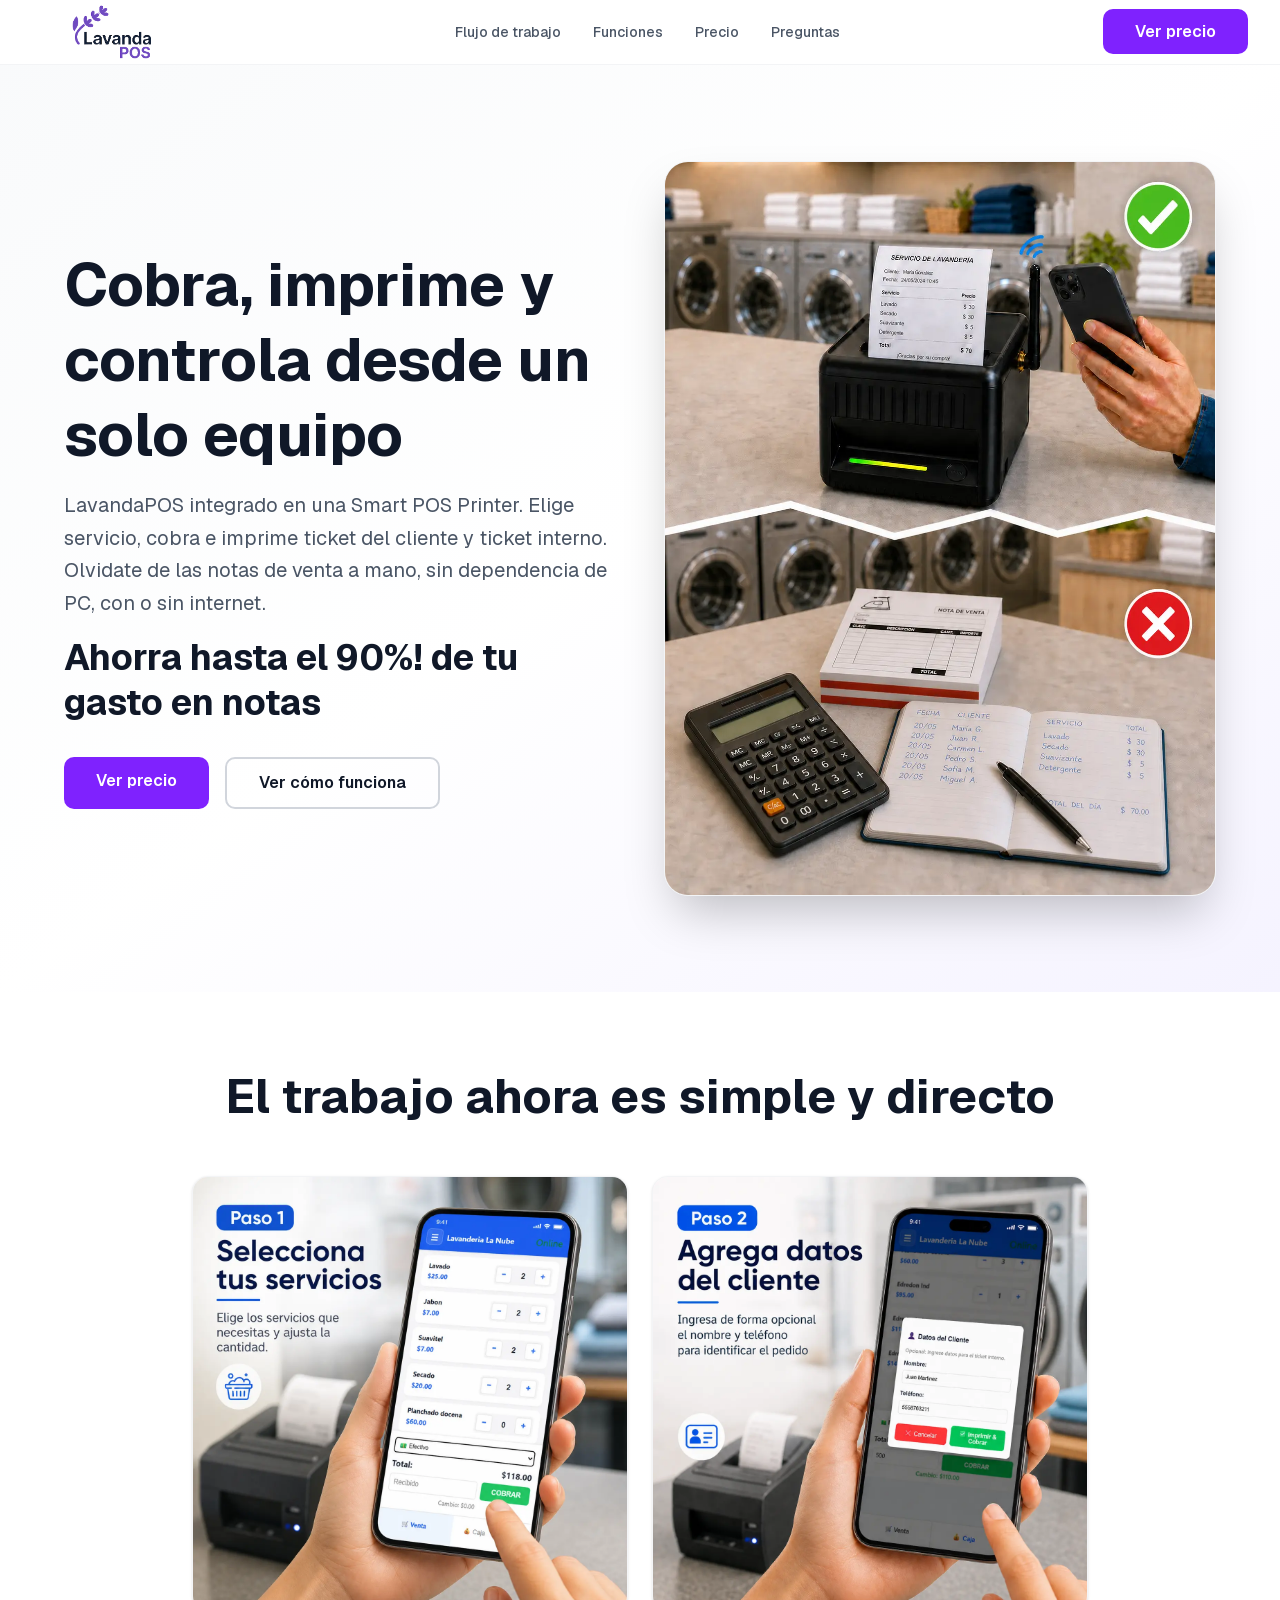
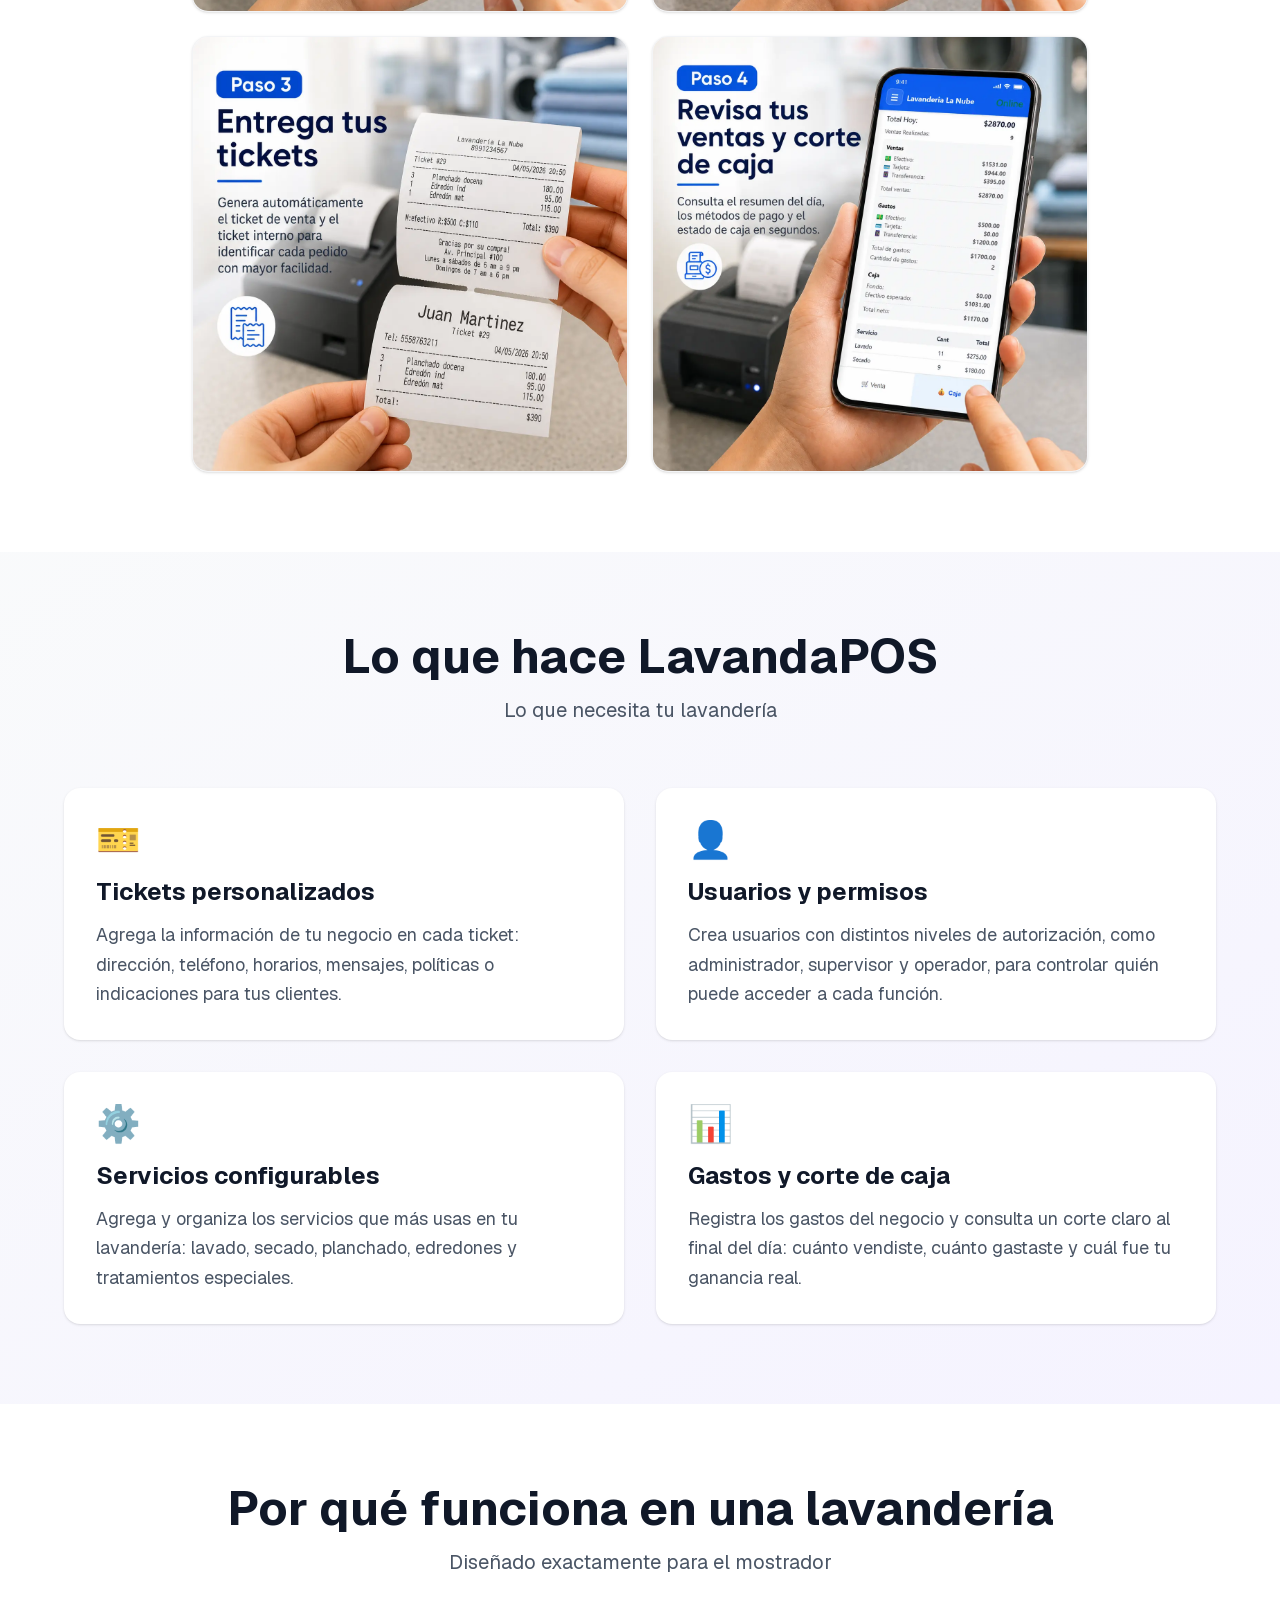
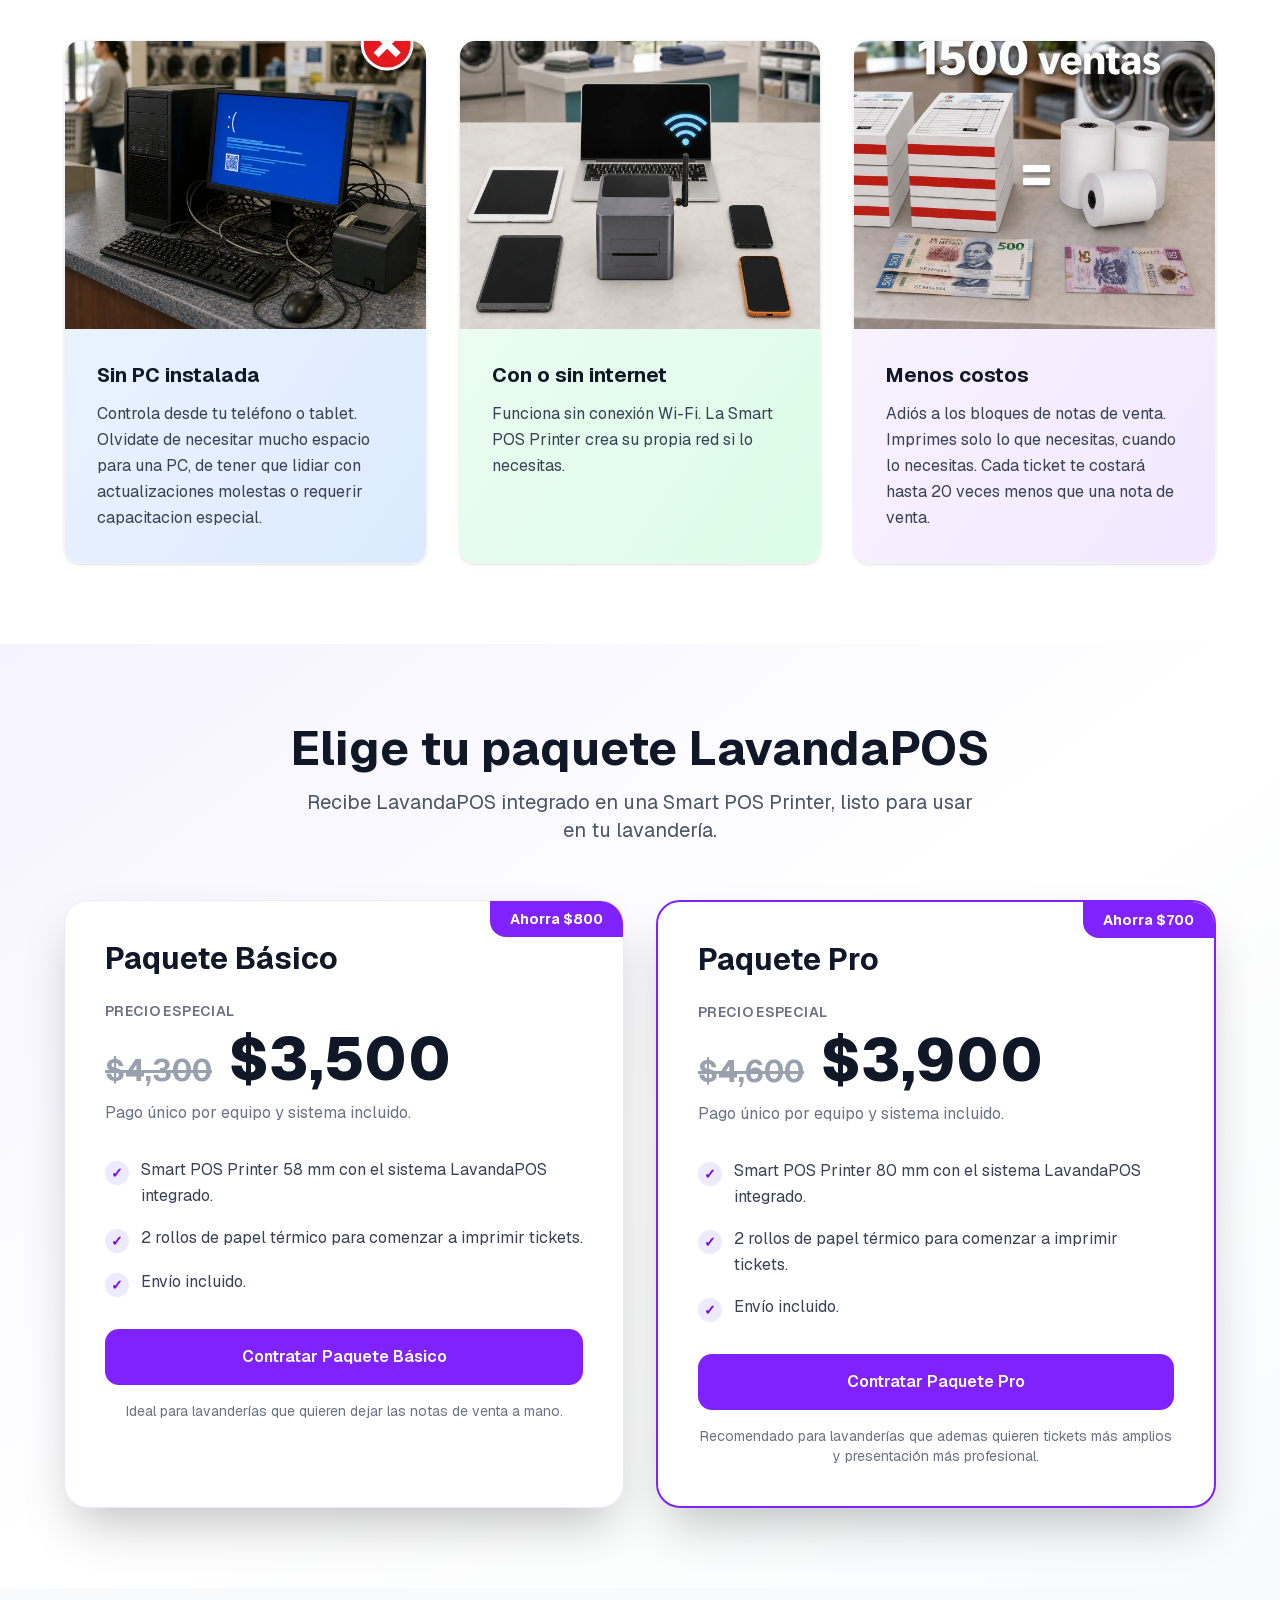
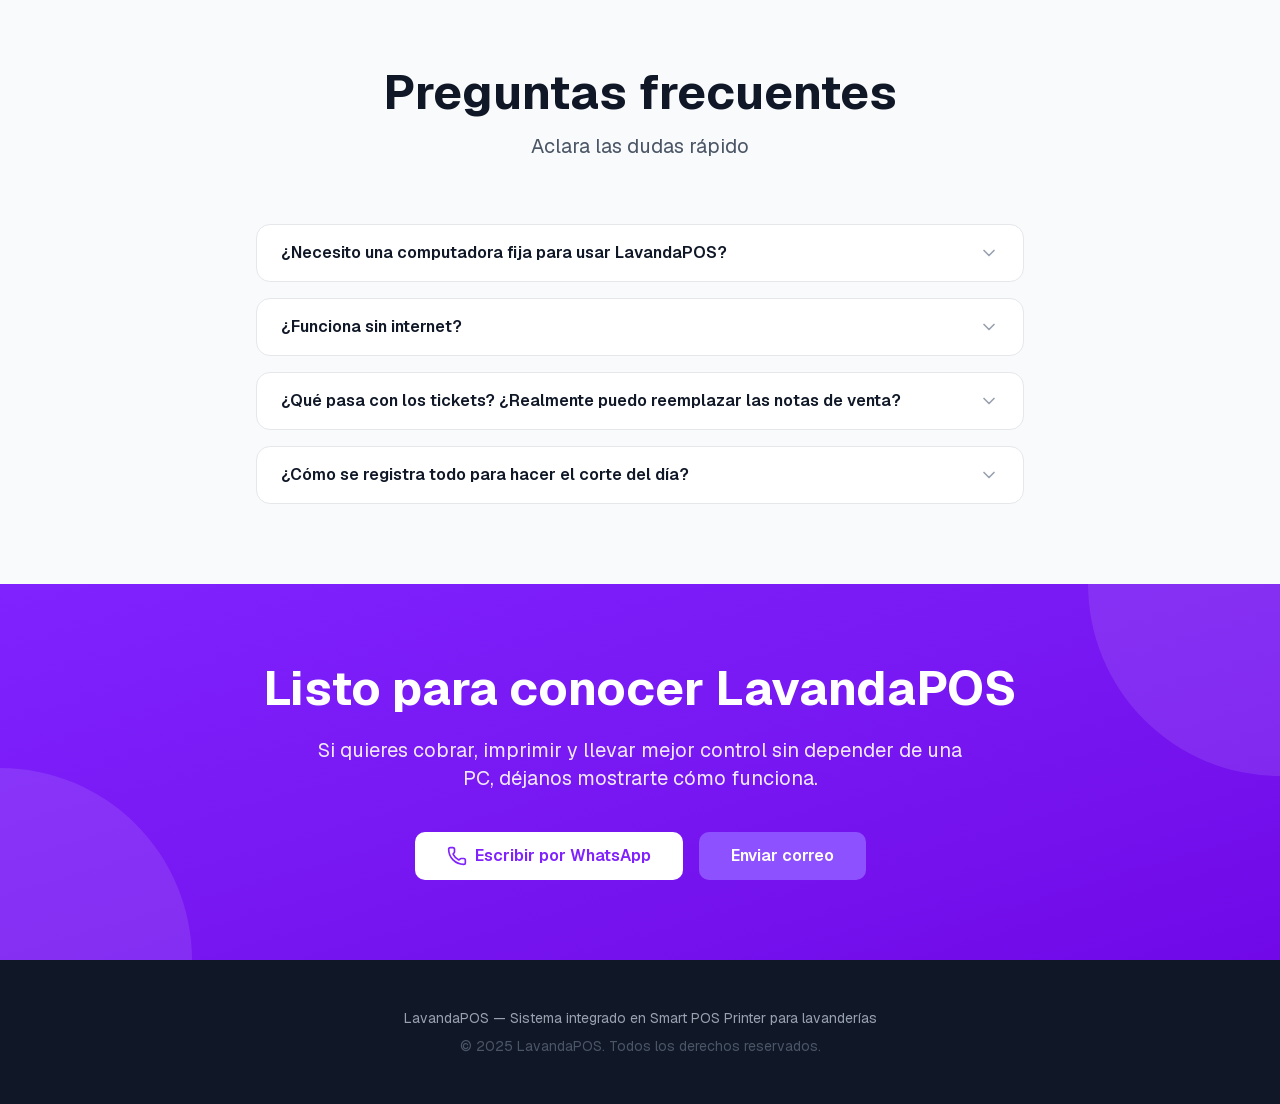
==== commit 0f7f1555: "Actualizar landing LavandaPOS" ====
--- a/index.html
+++ b/index.html
@@ -1 +1 @@
-<!DOCTYPE html><html lang="es"><head><meta charSet="utf-8"/><meta name="viewport" content="width=device-width, initial-scale=1"/><link rel="preload" href="/_next/static/media/797e433ab948586e-s.p.0.q-h669a_dqa.woff2" as="font" crossorigin="" type="font/woff2"/><link rel="preload" href="/_next/static/media/caa3a2e1cccd8315-s.p.16t1db8_9y2o~.woff2" as="font" crossorigin="" type="font/woff2"/><link rel="preload" as="image" href="/logo.png"/><link rel="preload" as="image" href="/images/hero/hero.webp"/><link rel="stylesheet" href="/_next/static/chunks/0x.pxwmy6tt~x.css" data-precedence="next"/><link rel="stylesheet" href="/_next/static/chunks/0uifoxigylfvw.css" data-precedence="next"/><link rel="preload" as="script" fetchPriority="low" href="/_next/static/chunks/07lozsgju3lu_.js"/><script src="/_next/static/chunks/04l089cfgosm3.js" async=""></script><script src="/_next/static/chunks/08hnmdx~uuga8.js" async=""></script><script src="/_next/static/chunks/094kycuwsu0-9.js" async=""></script><script src="/_next/static/chunks/turbopack-0iu_th~7he61-.js" async=""></script><script src="/_next/static/chunks/10h-zyzy3f6y3.js" async=""></script><script src="/_next/static/chunks/0ri8i~ri~8wh3.js" async=""></script><script src="/_next/static/chunks/00-b42kqdgoib.js" async=""></script><meta name="next-size-adjust" content=""/><title>LavandaPOS | Smart POS Printer para Lavanderías</title><meta name="description" content="LavandaPOS: sistema integrado para lavanderías que cobra, imprime y controla desde cualquier dispositivo, con o sin internet. Sin dependencia de PC."/><meta name="generator" content="v0.app"/><meta name="keywords" content="POS,lavandería,sistema de cobro,smart printer,control de negocio"/><meta property="og:title" content="LavandaPOS | Smart POS Printer para Lavanderías"/><meta property="og:description" content="Sistema integrado para lavanderías que cobra, imprime y controla desde cualquier dispositivo"/><meta property="og:type" content="website"/><meta name="twitter:card" content="summary"/><meta name="twitter:title" content="LavandaPOS | Smart POS Printer para Lavanderías"/><meta name="twitter:description" content="Sistema integrado para lavanderías que cobra, imprime y controla desde cualquier dispositivo"/><link rel="icon" href="/icon-light-32x32.png" media="(prefers-color-scheme: light)"/><link rel="icon" href="/icon-dark-32x32.png" media="(prefers-color-scheme: dark)"/><link rel="icon" href="/icon.svg" type="image/svg+xml"/><link rel="apple-touch-icon" href="/apple-icon.png"/><script src="/_next/static/chunks/03~yq9q893hmn.js" noModule=""></script></head><body class="font-sans antialiased"><div hidden=""><!--$--><!--/$--></div><div class="jsx-e1d1860be78fc4d8 min-h-screen bg-white text-gray-900"><input id="mobile-menu-toggle" type="checkbox" aria-hidden="true" tabindex="-1" class="jsx-e1d1860be78fc4d8 peer fixed left-0 top-0 h-px w-px opacity-0 pointer-events-none"/><header class="jsx-e1d1860be78fc4d8 sticky top-0 z-50 bg-white/95 backdrop-blur-sm border-b border-gray-100"><div class="jsx-e1d1860be78fc4d8 max-w-7xl mx-auto px-4 sm:px-6 lg:px-8"><div class="jsx-e1d1860be78fc4d8 flex items-center justify-between h-16"><div class="jsx-e1d1860be78fc4d8 flex items-center gap-2 -ml-10 sm:ml-0"><div class="jsx-e1d1860be78fc4d8 relative h-14 w-40"><img alt="Logo de LavandaPOS" width="220" height="80" decoding="async" data-nimg="1" class="h-full w-full object-contain" style="color:transparent" src="/logo.png"/></div></div><nav class="jsx-e1d1860be78fc4d8 hidden md:flex items-center gap-8"><a href="#flujo" class="jsx-e1d1860be78fc4d8 text-sm text-gray-600 hover:text-gray-900 font-medium">Flujo de trabajo</a><a href="#caracteristicas" class="jsx-e1d1860be78fc4d8 text-sm text-gray-600 hover:text-gray-900 font-medium">Funciones</a><a href="#precio" class="jsx-e1d1860be78fc4d8 text-sm text-gray-600 hover:text-gray-900 font-medium">Precio</a><a href="#preguntas" class="jsx-e1d1860be78fc4d8 text-sm text-gray-600 hover:text-gray-900 font-medium">Preguntas</a></nav><div class="jsx-e1d1860be78fc4d8 hidden md:block"><a href="#precio" class="jsx-e1d1860be78fc4d8 bg-violet-600 hover:bg-violet-700 text-white px-8 py-3 rounded-lg font-semibold transition-colors text-center">Ver precio</a></div><div class="jsx-e1d1860be78fc4d8 md:hidden"><label for="mobile-menu-toggle" aria-label="Abrir menú" class="jsx-e1d1860be78fc4d8 inline-flex h-10 w-10 cursor-pointer items-center justify-center rounded-lg border border-gray-200 bg-white text-gray-900 hover:bg-gray-50"><svg xmlns="http://www.w3.org/2000/svg" width="22" height="22" viewBox="0 0 24 24" fill="none" stroke="currentColor" stroke-width="2" stroke-linecap="round" stroke-linejoin="round" class="lucide lucide-menu" aria-hidden="true"><path d="M4 5h16"></path><path d="M4 12h16"></path><path d="M4 19h16"></path></svg></label></div></div></div></header><div class="jsx-e1d1860be78fc4d8 hidden peer-checked:block md:hidden"><label for="mobile-menu-toggle" aria-label="Cerrar menú móvil" class="jsx-e1d1860be78fc4d8 fixed inset-0 z-[90] block cursor-pointer bg-black/20"></label><nav id="mobile-menu" aria-label="Menú móvil" class="jsx-e1d1860be78fc4d8 fixed left-4 right-4 top-20 z-[100] overflow-hidden rounded-2xl border border-gray-200 bg-white shadow-2xl"><div class="jsx-e1d1860be78fc4d8 flex items-center justify-between border-b border-gray-100 px-5 py-4"><span class="jsx-e1d1860be78fc4d8 text-sm font-semibold text-gray-900">Menú</span><label for="mobile-menu-toggle" aria-label="Cerrar menú" class="jsx-e1d1860be78fc4d8 inline-flex h-9 w-9 cursor-pointer items-center justify-center rounded-lg bg-gray-100 text-gray-700 hover:bg-gray-200"><svg xmlns="http://www.w3.org/2000/svg" width="20" height="20" viewBox="0 0 24 24" fill="none" stroke="currentColor" stroke-width="2" stroke-linecap="round" stroke-linejoin="round" class="lucide lucide-x" aria-hidden="true"><path d="M18 6 6 18"></path><path d="m6 6 12 12"></path></svg></label></div><a href="#flujo" class="jsx-e1d1860be78fc4d8 block px-5 py-4 text-sm font-medium text-gray-700 hover:bg-gray-50">Flujo de trabajo</a><a href="#caracteristicas" class="jsx-e1d1860be78fc4d8 block px-5 py-4 text-sm font-medium text-gray-700 hover:bg-gray-50">Funciones</a><a href="#precio" class="jsx-e1d1860be78fc4d8 block px-5 py-4 text-sm font-medium text-gray-700 hover:bg-gray-50">Precio</a><a href="#preguntas" class="jsx-e1d1860be78fc4d8 block px-5 py-4 text-sm font-medium text-gray-700 hover:bg-gray-50">Preguntas</a><a href="#contacto" class="jsx-e1d1860be78fc4d8 block px-5 py-4 text-sm font-semibold text-white bg-violet-600 hover:bg-violet-700">Solicitar demo</a></nav></div><section class="jsx-e1d1860be78fc4d8 relative overflow-hidden bg-gradient-to-br from-gray-50 via-white to-violet-50 py-20 md:py-24 px-4 sm:px-6 lg:px-8"><div class="jsx-e1d1860be78fc4d8 max-w-6xl mx-auto"><div class="jsx-e1d1860be78fc4d8 grid md:grid-cols-2 gap-12 items-center"><div class="jsx-e1d1860be78fc4d8 space-y-8"><div class="jsx-e1d1860be78fc4d8 space-y-4"><h1 class="jsx-e1d1860be78fc4d8 text-5xl md:text-6xl font-bold text-gray-900 leading-tight">Cobra, imprime y controla desde un solo equipo</h1><p class="jsx-e1d1860be78fc4d8 text-xl text-gray-600 leading-relaxed">LavandaPOS integrado en una Smart POS Printer. Elige servicio, cobra e imprime ticket del cliente y ticket interno. Olvidate de las notas de venta a mano, sin dependencia de PC, con o sin internet.</p><h1 class="jsx-e1d1860be78fc4d8 text-5xl md:text-4xl font-bold text-gray-900 leading-tight">Ahorra hasta el 90%! de tu gasto en notas</h1></div><div class="jsx-e1d1860be78fc4d8 flex flex-col sm:flex-row gap-4"><a href="#contacto" class="jsx-e1d1860be78fc4d8 bg-violet-600 hover:bg-violet-700 text-white px-8 py-3 rounded-lg font-semibold transition-colors text-center">Ver precio</a><a href="#flujo" class="jsx-e1d1860be78fc4d8 border-2 border-gray-300 hover:border-violet-600 text-gray-900 px-8 py-3 rounded-lg font-semibold transition-colors text-center">Ver cómo funciona</a></div></div><div class="jsx-e1d1860be78fc4d8 relative"><div class="jsx-e1d1860be78fc4d8 relative overflow-hidden rounded-3xl shadow-2xl bg-white border border-gray-100"><img alt="LavandaPOS integrado en una Smart POS Printer para lavanderías" width="900" height="720" decoding="async" data-nimg="1" class="w-full h-auto object-contain" style="color:transparent" src="/images/hero/hero.webp"/></div></div></div></div></section><section id="flujo" class="jsx-e1d1860be78fc4d8 py-20 px-4 sm:px-6 lg:px-8 bg-white"><div class="jsx-e1d1860be78fc4d8 max-w-6xl mx-auto"><div class="jsx-e1d1860be78fc4d8 text-center mb-14"><h2 class="jsx-e1d1860be78fc4d8 text-4xl md:text-5xl font-bold text-gray-900 mb-4">El trabajo ahora es simple y directo</h2></div><div class="jsx-e1d1860be78fc4d8 grid sm:grid-cols-2 lg:grid-cols-2 gap-6 max-w-4xl mx-auto"><div class="jsx-e1d1860be78fc4d8 overflow-hidden rounded-2xl bg-white border border-gray-100 shadow-sm hover:shadow-lg transition-shadow"><img alt="Selección de servicios configurados en LavandaPOS" loading="lazy" width="900" height="1100" decoding="async" data-nimg="1" class="w-full h-auto block" style="color:transparent" src="/images/sections/paso1.webp"/></div><div class="jsx-e1d1860be78fc4d8 overflow-hidden rounded-2xl bg-white border border-gray-100 shadow-sm hover:shadow-lg transition-shadow"><img alt="Registro opcional de nombre y teléfono del cliente" loading="lazy" width="900" height="1100" decoding="async" data-nimg="1" class="w-full h-auto block" style="color:transparent" src="/images/sections/paso2.webp"/></div><div class="jsx-e1d1860be78fc4d8 overflow-hidden rounded-2xl bg-white border border-gray-100 shadow-sm hover:shadow-lg transition-shadow"><img alt="Impresión de ticket para cliente y ticket interno" loading="lazy" width="900" height="1100" decoding="async" data-nimg="1" class="w-full h-auto block" style="color:transparent" src="/images/sections/paso3.webp"/></div><div class="jsx-e1d1860be78fc4d8 overflow-hidden rounded-2xl bg-white border border-gray-100 shadow-sm hover:shadow-lg transition-shadow"><img alt="Resumen diario de ventas gastos y cortes en LavandaPOS" loading="lazy" width="900" height="1100" decoding="async" data-nimg="1" class="w-full h-auto block" style="color:transparent" src="/images/sections/paso4.webp"/></div></div></div></section><section id="caracteristicas" class="jsx-e1d1860be78fc4d8 py-20 px-4 sm:px-6 lg:px-8 bg-gradient-to-br from-gray-50 to-violet-50"><div class="jsx-e1d1860be78fc4d8 max-w-6xl mx-auto"><div class="jsx-e1d1860be78fc4d8 text-center mb-16"><h2 class="jsx-e1d1860be78fc4d8 text-4xl md:text-5xl font-bold text-gray-900 mb-4">Lo que hace LavandaPOS</h2><p class="jsx-e1d1860be78fc4d8 text-xl text-gray-600">Lo que necesita tu lavandería</p></div><div class="jsx-e1d1860be78fc4d8 grid md:grid-cols-2 gap-8"><div class="jsx-e1d1860be78fc4d8 bg-white rounded-2xl p-8 shadow-sm hover:shadow-lg transition-shadow"><div class="jsx-e1d1860be78fc4d8 text-4xl mb-4">🎫</div><h3 class="jsx-e1d1860be78fc4d8 text-2xl font-bold text-gray-900 mb-3">Tickets personalizados</h3><p class="jsx-e1d1860be78fc4d8 text-gray-600 text-lg leading-relaxed">Agrega la información de tu negocio en cada ticket: dirección, teléfono, horarios, mensajes, políticas o indicaciones para tus clientes.</p></div><div class="jsx-e1d1860be78fc4d8 bg-white rounded-2xl p-8 shadow-sm hover:shadow-lg transition-shadow"><div class="jsx-e1d1860be78fc4d8 text-4xl mb-4">👤</div><h3 class="jsx-e1d1860be78fc4d8 text-2xl font-bold text-gray-900 mb-3">Usuarios y permisos</h3><p class="jsx-e1d1860be78fc4d8 text-gray-600 text-lg leading-relaxed">Crea usuarios con distintos niveles de autorización, como administrador, supervisor y operador, para controlar quién puede acceder a cada función.</p></div><div class="jsx-e1d1860be78fc4d8 bg-white rounded-2xl p-8 shadow-sm hover:shadow-lg transition-shadow"><div class="jsx-e1d1860be78fc4d8 text-4xl mb-4">⚙️</div><h3 class="jsx-e1d1860be78fc4d8 text-2xl font-bold text-gray-900 mb-3">Servicios configurables</h3><p class="jsx-e1d1860be78fc4d8 text-gray-600 text-lg leading-relaxed">Agrega y organiza los servicios que más usas en tu lavandería: lavado, secado, planchado, edredones y tratamientos especiales.</p></div><div class="jsx-e1d1860be78fc4d8 bg-white rounded-2xl p-8 shadow-sm hover:shadow-lg transition-shadow"><div class="jsx-e1d1860be78fc4d8 text-4xl mb-4">📊</div><h3 class="jsx-e1d1860be78fc4d8 text-2xl font-bold text-gray-900 mb-3">Gastos y corte de caja</h3><p class="jsx-e1d1860be78fc4d8 text-gray-600 text-lg leading-relaxed">Registra los gastos del negocio y consulta un corte claro al final del día: cuánto vendiste, cuánto gastaste y cuál fue tu ganancia real.</p></div></div></div></section><section class="jsx-e1d1860be78fc4d8 py-20 px-4 sm:px-6 lg:px-8 bg-white"><div class="jsx-e1d1860be78fc4d8 max-w-6xl mx-auto"><div class="jsx-e1d1860be78fc4d8 text-center mb-16"><h2 class="jsx-e1d1860be78fc4d8 text-4xl md:text-5xl font-bold text-gray-900 mb-4">Por qué funciona en una lavandería</h2><p class="jsx-e1d1860be78fc4d8 text-xl text-gray-600">Diseñado exactamente para el mostrador</p></div><div class="jsx-e1d1860be78fc4d8 grid md:grid-cols-3 gap-8"><div class="jsx-e1d1860be78fc4d8 bg-gradient-to-br from-blue-50 to-blue-100 rounded-2xl overflow-hidden border border-gray-100 shadow-sm hover:shadow-lg transition-shadow"><div class="jsx-e1d1860be78fc4d8 relative h-72 md:h-64 lg:h-72 bg-white"><img alt="LavandaPOS funcionando sin computadora instalada" loading="lazy" decoding="async" data-nimg="fill" class="object-cover" style="position:absolute;height:100%;width:100%;left:0;top:0;right:0;bottom:0;color:transparent" src="/images/product/pc.webp"/></div><div class="jsx-e1d1860be78fc4d8 p-8"><h3 class="jsx-e1d1860be78fc4d8 text-xl font-bold text-gray-900 mb-3">Sin PC instalada</h3><p class="jsx-e1d1860be78fc4d8 text-gray-700 leading-relaxed">Controla desde tu teléfono o tablet. Olvidate de necesitar mucho espacio para una PC, de tener que lidiar con actualizaciones molestas o requerir capacitacion especial.</p></div></div><div class="jsx-e1d1860be78fc4d8 bg-gradient-to-br from-green-50 to-green-100 rounded-2xl overflow-hidden border border-gray-100 shadow-sm hover:shadow-lg transition-shadow"><div class="jsx-e1d1860be78fc4d8 relative h-72 md:h-64 lg:h-72 bg-white"><img alt="Smart POS Printer funcionando con o sin internet" loading="lazy" decoding="async" data-nimg="fill" class="object-cover" style="position:absolute;height:100%;width:100%;left:0;top:0;right:0;bottom:0;color:transparent" src="/images/product/all1.webp"/></div><div class="jsx-e1d1860be78fc4d8 p-8"><h3 class="jsx-e1d1860be78fc4d8 text-xl font-bold text-gray-900 mb-3">Con o sin internet</h3><p class="jsx-e1d1860be78fc4d8 text-gray-700 leading-relaxed">Funciona sin conexión Wi-Fi. La Smart POS Printer crea su propia red si lo necesitas.</p></div></div><div class="jsx-e1d1860be78fc4d8 bg-gradient-to-br from-purple-50 to-purple-100 rounded-2xl overflow-hidden border border-gray-100 shadow-sm hover:shadow-lg transition-shadow"><div class="jsx-e1d1860be78fc4d8 relative h-72 md:h-64 lg:h-72 bg-white"><img alt="Comparación entre notas de venta y tickets térmicos" loading="lazy" decoding="async" data-nimg="fill" class="object-cover" style="position:absolute;height:100%;width:100%;left:0;top:0;right:0;bottom:0;color:transparent" src="/images/product/notas.webp"/></div><div class="jsx-e1d1860be78fc4d8 p-8"><h3 class="jsx-e1d1860be78fc4d8 text-xl font-bold text-gray-900 mb-3">Menos costos</h3><p class="jsx-e1d1860be78fc4d8 text-gray-700 leading-relaxed">Adiós a los bloques de notas de venta. Imprimes solo lo que necesitas, cuando lo necesitas. Cada ticket te costará hasta 20 veces menos que una nota de venta.</p></div></div></div></div></section><section id="precio" class="jsx-e1d1860be78fc4d8 py-20 px-4 sm:px-6 lg:px-8 bg-gradient-to-br from-violet-50 via-white to-gray-50"><div class="jsx-e1d1860be78fc4d8 max-w-6xl mx-auto"><div class="jsx-e1d1860be78fc4d8 text-center mb-14"><h2 class="jsx-e1d1860be78fc4d8 text-4xl md:text-5xl font-bold text-gray-900 mb-4">Todo listo para empezar</h2><p class="jsx-e1d1860be78fc4d8 text-xl text-gray-600 max-w-2xl mx-auto">Recibe LavandaPOS integrado en una Smart POS Printer, listo para usar en tu lavandería.</p></div><div class="jsx-e1d1860be78fc4d8 max-w-xl mx-auto"><div class="jsx-e1d1860be78fc4d8 relative overflow-hidden rounded-3xl border border-violet-100 bg-white shadow-2xl"><div class="jsx-e1d1860be78fc4d8 absolute top-0 right-0 bg-violet-600 text-white text-sm font-bold px-5 py-2 rounded-bl-2xl">Ahorra $800</div><div class="jsx-e1d1860be78fc4d8 p-8 md:p-10"><div class="jsx-e1d1860be78fc4d8 mb-8"><p class="jsx-e1d1860be78fc4d8 text-sm font-semibold uppercase tracking-wide text-gray-500 mb-2">Precio especial</p><div class="jsx-e1d1860be78fc4d8 flex items-end gap-4"><span class="jsx-e1d1860be78fc4d8 text-2xl md:text-3xl font-bold text-gray-400 line-through">$4,300</span><span class="jsx-e1d1860be78fc4d8 text-5xl md:text-6xl font-extrabold text-gray-900 leading-none">$3,500</span></div><p class="jsx-e1d1860be78fc4d8 text-gray-500 mt-3">Pago único por equipo y sistema incluido.</p></div><div class="jsx-e1d1860be78fc4d8 space-y-4 mb-8"><div class="jsx-e1d1860be78fc4d8 flex items-start gap-3"><span class="jsx-e1d1860be78fc4d8 mt-1 flex h-6 w-6 items-center justify-center rounded-full bg-violet-100 text-sm font-bold text-violet-700">✓</span><p class="jsx-e1d1860be78fc4d8 text-gray-700 leading-relaxed">Smart POS Printer con el sistema LavandaPOS integrado.</p></div><div class="jsx-e1d1860be78fc4d8 flex items-start gap-3"><span class="jsx-e1d1860be78fc4d8 mt-1 flex h-6 w-6 items-center justify-center rounded-full bg-violet-100 text-sm font-bold text-violet-700">✓</span><p class="jsx-e1d1860be78fc4d8 text-gray-700 leading-relaxed">2 rollos de papel térmico para comenzar a imprimir tickets.</p></div><div class="jsx-e1d1860be78fc4d8 flex items-start gap-3"><span class="jsx-e1d1860be78fc4d8 mt-1 flex h-6 w-6 items-center justify-center rounded-full bg-violet-100 text-sm font-bold text-violet-700">✓</span><p class="jsx-e1d1860be78fc4d8 text-gray-700 leading-relaxed">Envío incluido.</p></div></div><a href="https://api.whatsapp.com/send/?phone=%2B525537204997&amp;text=%C2%BFHola%20quiero%20adquirir%20el%20paquete%2C%20como%20es%20el%20proceso%20de%20pago%3F&amp;type=phone_number&amp;app_absent=0" target="_blank" rel="noopener noreferrer" class="jsx-e1d1860be78fc4d8 block w-full rounded-xl bg-violet-600 px-8 py-4 text-center font-semibold text-white transition-colors hover:bg-violet-700">Contactar ahora</a><p class="jsx-e1d1860be78fc4d8 text-center text-sm text-gray-500 mt-4">Ideal para lavanderías que quieren dejar las notas de venta a mano.</p></div></div></div></div></section><section id="preguntas" class="jsx-e1d1860be78fc4d8 py-20 px-4 sm:px-6 lg:px-8 bg-gray-50"><div class="jsx-e1d1860be78fc4d8 max-w-3xl mx-auto"><div class="jsx-e1d1860be78fc4d8 text-center mb-16"><h2 class="jsx-e1d1860be78fc4d8 text-4xl md:text-5xl font-bold text-gray-900 mb-4">Preguntas frecuentes</h2><p class="jsx-e1d1860be78fc4d8 text-xl text-gray-600">Aclara las dudas rápido</p></div><div class="jsx-e1d1860be78fc4d8 space-y-4"><details class="jsx-e1d1860be78fc4d8 group bg-white rounded-xl border border-gray-200 overflow-hidden"><summary class="jsx-e1d1860be78fc4d8 list-none cursor-pointer select-none px-6 py-4 font-semibold text-gray-900 hover:bg-gray-50 transition-colors flex items-center justify-between gap-4 [&amp;::-webkit-details-marker]:hidden"><span class="jsx-e1d1860be78fc4d8">¿Necesito una computadora fija para usar LavandaPOS?</span><svg xmlns="http://www.w3.org/2000/svg" width="20" height="20" viewBox="0 0 24 24" fill="none" stroke="currentColor" stroke-width="2" stroke-linecap="round" stroke-linejoin="round" class="lucide lucide-chevron-down shrink-0 text-gray-400 transition-transform group-open:rotate-180" aria-hidden="true"><path d="m6 9 6 6 6-6"></path></svg></summary><div class="jsx-e1d1860be78fc4d8 px-6 py-4 bg-gray-50 border-t border-gray-200 text-gray-600 leading-relaxed">No. La Smart POS Printer incluye LavandaPOS integrado. La enciendes, te conectas desde tu celular, tablet o cualquier computadora, y empiezas a cobrar. No ocupa espacio en el mostrador como una PC tradicional.</div></details><details class="jsx-e1d1860be78fc4d8 group bg-white rounded-xl border border-gray-200 overflow-hidden"><summary class="jsx-e1d1860be78fc4d8 list-none cursor-pointer select-none px-6 py-4 font-semibold text-gray-900 hover:bg-gray-50 transition-colors flex items-center justify-between gap-4 [&amp;::-webkit-details-marker]:hidden"><span class="jsx-e1d1860be78fc4d8">¿Funciona sin internet?</span><svg xmlns="http://www.w3.org/2000/svg" width="20" height="20" viewBox="0 0 24 24" fill="none" stroke="currentColor" stroke-width="2" stroke-linecap="round" stroke-linejoin="round" class="lucide lucide-chevron-down shrink-0 text-gray-400 transition-transform group-open:rotate-180" aria-hidden="true"><path d="m6 9 6 6 6-6"></path></svg></summary><div class="jsx-e1d1860be78fc4d8 px-6 py-4 bg-gray-50 border-t border-gray-200 text-gray-600 leading-relaxed">Sí. La Smart POS Printer puede trabajar con o sin Wi-Fi. Si no tienes internet, el equipo crea su propia red para que lo controles desde tu celular o tablet dentro del negocio.</div></details><details class="jsx-e1d1860be78fc4d8 group bg-white rounded-xl border border-gray-200 overflow-hidden"><summary class="jsx-e1d1860be78fc4d8 list-none cursor-pointer select-none px-6 py-4 font-semibold text-gray-900 hover:bg-gray-50 transition-colors flex items-center justify-between gap-4 [&amp;::-webkit-details-marker]:hidden"><span class="jsx-e1d1860be78fc4d8">¿Qué pasa con los tickets? ¿Realmente puedo reemplazar las notas de venta?</span><svg xmlns="http://www.w3.org/2000/svg" width="20" height="20" viewBox="0 0 24 24" fill="none" stroke="currentColor" stroke-width="2" stroke-linecap="round" stroke-linejoin="round" class="lucide lucide-chevron-down shrink-0 text-gray-400 transition-transform group-open:rotate-180" aria-hidden="true"><path d="m6 9 6 6 6-6"></path></svg></summary><div class="jsx-e1d1860be78fc4d8 px-6 py-4 bg-gray-50 border-t border-gray-200 text-gray-600 leading-relaxed">Completamente. Imprimes un ticket para el cliente y otro para tu control interno. Ambos tienen cliente, teléfono y detalle del servicio. Es mucho más práctico que escribir en un block.</div></details><details class="jsx-e1d1860be78fc4d8 group bg-white rounded-xl border border-gray-200 overflow-hidden"><summary class="jsx-e1d1860be78fc4d8 list-none cursor-pointer select-none px-6 py-4 font-semibold text-gray-900 hover:bg-gray-50 transition-colors flex items-center justify-between gap-4 [&amp;::-webkit-details-marker]:hidden"><span class="jsx-e1d1860be78fc4d8">¿Cómo se registra todo para hacer el corte del día?</span><svg xmlns="http://www.w3.org/2000/svg" width="20" height="20" viewBox="0 0 24 24" fill="none" stroke="currentColor" stroke-width="2" stroke-linecap="round" stroke-linejoin="round" class="lucide lucide-chevron-down shrink-0 text-gray-400 transition-transform group-open:rotate-180" aria-hidden="true"><path d="m6 9 6 6 6-6"></path></svg></summary><div class="jsx-e1d1860be78fc4d8 px-6 py-4 bg-gray-50 border-t border-gray-200 text-gray-600 leading-relaxed">Cada venta, gasto y movimiento queda registrado en LavandaPOS. Al final del día ves exactamente cuánto vendiste, cuánto gastaste, y cuál fue tu ganancia real.</div></details></div></div></section><section id="contacto" class="jsx-e1d1860be78fc4d8 relative py-20 px-4 sm:px-6 lg:px-8 bg-gradient-to-br from-violet-600 to-violet-700 text-white overflow-hidden"><div class="jsx-e1d1860be78fc4d8 absolute inset-0 opacity-10"><div class="jsx-e1d1860be78fc4d8 absolute top-0 right-0 w-96 h-96 bg-white rounded-full -mr-48 -mt-48"></div><div class="jsx-e1d1860be78fc4d8 absolute bottom-0 left-0 w-96 h-96 bg-white rounded-full -ml-48 -mb-48"></div></div><div class="jsx-e1d1860be78fc4d8 max-w-4xl mx-auto relative z-10 text-center"><h2 class="jsx-e1d1860be78fc4d8 text-4xl md:text-5xl font-bold mb-6">Listo para conocer LavandaPOS</h2><p class="jsx-e1d1860be78fc4d8 text-xl opacity-90 mb-10 max-w-2xl mx-auto">Si quieres cobrar, imprimir y llevar mejor control sin depender de una PC, déjanos mostrarte cómo funciona.</p><div class="jsx-e1d1860be78fc4d8 flex flex-col sm:flex-row gap-4 justify-center"><a href="https://api.whatsapp.com/send/?phone=%2B525537204997&amp;text=%C2%BFHola%20quiero%20adquirir%20el%20paquete%2C%20como%20es%20el%20proceso%20de%20pago%3F&amp;type=phone_number&amp;app_absent=0" target="_blank" rel="noopener noreferrer" class="jsx-e1d1860be78fc4d8 bg-white hover:bg-gray-100 text-violet-600 px-8 py-3 rounded-lg font-semibold transition-colors flex items-center justify-center gap-2"><svg xmlns="http://www.w3.org/2000/svg" width="20" height="20" viewBox="0 0 24 24" fill="none" stroke="currentColor" stroke-width="2" stroke-linecap="round" stroke-linejoin="round" class="lucide lucide-phone" aria-hidden="true"><path d="M13.832 16.568a1 1 0 0 0 1.213-.303l.355-.465A2 2 0 0 1 17 15h3a2 2 0 0 1 2 2v3a2 2 0 0 1-2 2A18 18 0 0 1 2 4a2 2 0 0 1 2-2h3a2 2 0 0 1 2 2v3a2 2 0 0 1-.8 1.6l-.468.351a1 1 0 0 0-.292 1.233 14 14 0 0 0 6.392 6.384"></path></svg>Escribir por WhatsApp</a><a href="mailto:contacto@lavandapos.com" class="jsx-e1d1860be78fc4d8 bg-violet-500 hover:bg-violet-600 text-white px-8 py-3 rounded-lg font-semibold transition-colors">Enviar correo</a></div></div></section><footer class="jsx-e1d1860be78fc4d8 bg-gray-900 text-gray-400 py-12 px-4 sm:px-6 lg:px-8 text-center text-sm"><p class="jsx-e1d1860be78fc4d8">LavandaPOS — Sistema integrado en Smart POS Printer para lavanderías</p><p class="jsx-e1d1860be78fc4d8 mt-2 text-gray-600">© 2025 LavandaPOS. Todos los derechos reservados.</p></footer></div><!--$--><!--/$--><!--$!--><template data-dgst="BAILOUT_TO_CLIENT_SIDE_RENDERING"></template><!--/$--><script src="/_next/static/chunks/07lozsgju3lu_.js" id="_R_" async=""></script><script>(self.__next_f=self.__next_f||[]).push([0])</script><script>self.__next_f.push([1,"1:\"$Sreact.fragment\"\n2:I[63936,[\"/_next/static/chunks/10h-zyzy3f6y3.js\",\"/_next/static/chunks/0ri8i~ri~8wh3.js\"],\"default\"]\n3:I[3200,[\"/_next/static/chunks/10h-zyzy3f6y3.js\",\"/_next/static/chunks/0ri8i~ri~8wh3.js\"],\"default\"]\n4:I[14444,[\"/_next/static/chunks/10h-zyzy3f6y3.js\",\"/_next/static/chunks/0ri8i~ri~8wh3.js\"],\"Analytics\"]\n5:I[21526,[\"/_next/static/chunks/10h-zyzy3f6y3.js\",\"/_next/static/chunks/0ri8i~ri~8wh3.js\"],\"ClientPageRoot\"]\n6:I[31713,[\"/_next/static/chunks/10h-zyzy3f6y3.js\",\"/_next/static/chunks/0ri8i~ri~8wh3.js\",\"/_next/static/chunks/00-b42kqdgoib.js\"],\"default\"]\n9:I[40599,[\"/_next/static/chunks/10h-zyzy3f6y3.js\",\"/_next/static/chunks/0ri8i~ri~8wh3.js\"],\"OutletBoundary\"]\na:\"$Sreact.suspense\"\nc:I[40599,[\"/_next/static/chunks/10h-zyzy3f6y3.js\",\"/_next/static/chunks/0ri8i~ri~8wh3.js\"],\"ViewportBoundary\"]\ne:I[40599,[\"/_next/static/chunks/10h-zyzy3f6y3.js\",\"/_next/static/chunks/0ri8i~ri~8wh3.js\"],\"MetadataBoundary\"]\n10:I[27389,[\"/_next/static/chunks/10h-zyzy3f6y3.js\",\"/_next/static/chunks/0ri8i~ri~8wh3.js\"],\"default\",1]\n:HL[\"/_next/static/chunks/0x.pxwmy6tt~x.css\",\"style\"]\n:HL[\"/_next/static/chunks/0uifoxigylfvw.css\",\"style\"]\n:HL[\"/_next/static/media/797e433ab948586e-s.p.0.q-h669a_dqa.woff2\",\"font\",{\"crossOrigin\":\"\",\"type\":\"font/woff2\"}]\n:HL[\"/_next/static/media/caa3a2e1cccd8315-s.p.16t1db8_9y2o~.woff2\",\"font\",{\"crossOrigin\":\"\",\"type\":\"font/woff2\"}]\n"])</script><script>self.__next_f.push([1,"0:{\"P\":null,\"c\":[\"\",\"\"],\"q\":\"\",\"i\":false,\"f\":[[[\"\",{\"children\":[\"__PAGE__\",{}]},\"$undefined\",\"$undefined\",16],[[\"$\",\"$1\",\"c\",{\"children\":[[[\"$\",\"link\",\"0\",{\"rel\":\"stylesheet\",\"href\":\"/_next/static/chunks/0x.pxwmy6tt~x.css\",\"precedence\":\"next\",\"crossOrigin\":\"$undefined\",\"nonce\":\"$undefined\"}],[\"$\",\"link\",\"1\",{\"rel\":\"stylesheet\",\"href\":\"/_next/static/chunks/0uifoxigylfvw.css\",\"precedence\":\"next\",\"crossOrigin\":\"$undefined\",\"nonce\":\"$undefined\"}],[\"$\",\"script\",\"script-0\",{\"src\":\"/_next/static/chunks/10h-zyzy3f6y3.js\",\"async\":true,\"nonce\":\"$undefined\"}],[\"$\",\"script\",\"script-1\",{\"src\":\"/_next/static/chunks/0ri8i~ri~8wh3.js\",\"async\":true,\"nonce\":\"$undefined\"}]],[\"$\",\"html\",null,{\"lang\":\"es\",\"children\":[\"$\",\"body\",null,{\"className\":\"font-sans antialiased\",\"children\":[[\"$\",\"$L2\",null,{\"parallelRouterKey\":\"children\",\"error\":\"$undefined\",\"errorStyles\":\"$undefined\",\"errorScripts\":\"$undefined\",\"template\":[\"$\",\"$L3\",null,{}],\"templateStyles\":\"$undefined\",\"templateScripts\":\"$undefined\",\"notFound\":[[[\"$\",\"title\",null,{\"children\":\"404: This page could not be found.\"}],[\"$\",\"div\",null,{\"style\":{\"fontFamily\":\"system-ui,\\\"Segoe UI\\\",Roboto,Helvetica,Arial,sans-serif,\\\"Apple Color Emoji\\\",\\\"Segoe UI Emoji\\\"\",\"height\":\"100vh\",\"textAlign\":\"center\",\"display\":\"flex\",\"flexDirection\":\"column\",\"alignItems\":\"center\",\"justifyContent\":\"center\"},\"children\":[\"$\",\"div\",null,{\"children\":[[\"$\",\"style\",null,{\"dangerouslySetInnerHTML\":{\"__html\":\"body{color:#000;background:#fff;margin:0}.next-error-h1{border-right:1px solid rgba(0,0,0,.3)}@media (prefers-color-scheme:dark){body{color:#fff;background:#000}.next-error-h1{border-right:1px solid rgba(255,255,255,.3)}}\"}}],[\"$\",\"h1\",null,{\"className\":\"next-error-h1\",\"style\":{\"display\":\"inline-block\",\"margin\":\"0 20px 0 0\",\"padding\":\"0 23px 0 0\",\"fontSize\":24,\"fontWeight\":500,\"verticalAlign\":\"top\",\"lineHeight\":\"49px\"},\"children\":404}],[\"$\",\"div\",null,{\"style\":{\"display\":\"inline-block\"},\"children\":[\"$\",\"h2\",null,{\"style\":{\"fontSize\":14,\"fontWeight\":400,\"lineHeight\":\"49px\",\"margin\":0},\"children\":\"This page could not be found.\"}]}]]}]}]],[]],\"forbidden\":\"$undefined\",\"unauthorized\":\"$undefined\"}],[\"$\",\"$L4\",null,{}]]}]}]]}],{\"children\":[[\"$\",\"$1\",\"c\",{\"children\":[[\"$\",\"$L5\",null,{\"Component\":\"$6\",\"serverProvidedParams\":{\"searchParams\":{},\"params\":{},\"promises\":[\"$@7\",\"$@8\"]}}],[[\"$\",\"script\",\"script-0\",{\"src\":\"/_next/static/chunks/00-b42kqdgoib.js\",\"async\":true,\"nonce\":\"$undefined\"}]],[\"$\",\"$L9\",null,{\"children\":[\"$\",\"$a\",null,{\"name\":\"Next.MetadataOutlet\",\"children\":\"$@b\"}]}]]}],{},null,false,null]},null,false,null],[\"$\",\"$1\",\"h\",{\"children\":[null,[\"$\",\"$Lc\",null,{\"children\":\"$Ld\"}],[\"$\",\"div\",null,{\"hidden\":true,\"children\":[\"$\",\"$Le\",null,{\"children\":[\"$\",\"$a\",null,{\"name\":\"Next.Metadata\",\"children\":\"$Lf\"}]}]}],[\"$\",\"meta\",null,{\"name\":\"next-size-adjust\",\"content\":\"\"}]]}],false]],\"m\":\"$undefined\",\"G\":[\"$10\",[[\"$\",\"link\",\"0\",{\"rel\":\"stylesheet\",\"href\":\"/_next/static/chunks/0x.pxwmy6tt~x.css\",\"precedence\":\"next\",\"crossOrigin\":\"$undefined\",\"nonce\":\"$undefined\"}],[\"$\",\"link\",\"1\",{\"rel\":\"stylesheet\",\"href\":\"/_next/static/chunks/0uifoxigylfvw.css\",\"precedence\":\"next\",\"crossOrigin\":\"$undefined\",\"nonce\":\"$undefined\"}]]],\"S\":true,\"h\":null,\"s\":\"$undefined\",\"l\":\"$undefined\",\"p\":\"$undefined\",\"d\":\"$undefined\",\"b\":\"h0KqGQBfhcVg12lAHX7EV\"}\n"])</script><script>self.__next_f.push([1,"7:{}\n8:\"$0:f:0:1:1:children:0:props:children:0:props:serverProvidedParams:params\"\n"])</script><script>self.__next_f.push([1,"d:[[\"$\",\"meta\",\"0\",{\"charSet\":\"utf-8\"}],[\"$\",\"meta\",\"1\",{\"name\":\"viewport\",\"content\":\"width=device-width, initial-scale=1\"}]]\n"])</script><script>self.__next_f.push([1,"11:I[38487,[\"/_next/static/chunks/10h-zyzy3f6y3.js\",\"/_next/static/chunks/0ri8i~ri~8wh3.js\"],\"IconMark\"]\nb:null\n"])</script><script>self.__next_f.push([1,"f:[[\"$\",\"title\",\"0\",{\"children\":\"LavandaPOS | Smart POS Printer para Lavanderías\"}],[\"$\",\"meta\",\"1\",{\"name\":\"description\",\"content\":\"LavandaPOS: sistema integrado para lavanderías que cobra, imprime y controla desde cualquier dispositivo, con o sin internet. Sin dependencia de PC.\"}],[\"$\",\"meta\",\"2\",{\"name\":\"generator\",\"content\":\"v0.app\"}],[\"$\",\"meta\",\"3\",{\"name\":\"keywords\",\"content\":\"POS,lavandería,sistema de cobro,smart printer,control de negocio\"}],[\"$\",\"meta\",\"4\",{\"property\":\"og:title\",\"content\":\"LavandaPOS | Smart POS Printer para Lavanderías\"}],[\"$\",\"meta\",\"5\",{\"property\":\"og:description\",\"content\":\"Sistema integrado para lavanderías que cobra, imprime y controla desde cualquier dispositivo\"}],[\"$\",\"meta\",\"6\",{\"property\":\"og:type\",\"content\":\"website\"}],[\"$\",\"meta\",\"7\",{\"name\":\"twitter:card\",\"content\":\"summary\"}],[\"$\",\"meta\",\"8\",{\"name\":\"twitter:title\",\"content\":\"LavandaPOS | Smart POS Printer para Lavanderías\"}],[\"$\",\"meta\",\"9\",{\"name\":\"twitter:description\",\"content\":\"Sistema integrado para lavanderías que cobra, imprime y controla desde cualquier dispositivo\"}],[\"$\",\"link\",\"10\",{\"rel\":\"icon\",\"href\":\"/icon-light-32x32.png\",\"media\":\"(prefers-color-scheme: light)\"}],[\"$\",\"link\",\"11\",{\"rel\":\"icon\",\"href\":\"/icon-dark-32x32.png\",\"media\":\"(prefers-color-scheme: dark)\"}],[\"$\",\"link\",\"12\",{\"rel\":\"icon\",\"href\":\"/icon.svg\",\"type\":\"image/svg+xml\"}],[\"$\",\"link\",\"13\",{\"rel\":\"apple-touch-icon\",\"href\":\"/apple-icon.png\"}],[\"$\",\"$L11\",\"14\",{}]]\n"])</script></body></html>+<!DOCTYPE html><html lang="es"><head><meta charSet="utf-8"/><meta name="viewport" content="width=device-width, initial-scale=1"/><link rel="preload" href="/_next/static/media/797e433ab948586e-s.p.08e28id.o-okb.woff2" as="font" crossorigin="" type="font/woff2"/><link rel="preload" href="/_next/static/media/caa3a2e1cccd8315-s.p.09~u27dqhyhd6.woff2" as="font" crossorigin="" type="font/woff2"/><link rel="preload" as="image" href="/logo.png"/><link rel="preload" as="image" href="/images/hero/hero.webp"/><link rel="stylesheet" href="/_next/static/chunks/06bzxzryt-_r5.css" data-precedence="next"/><link rel="stylesheet" href="/_next/static/chunks/0w3uh3xftbt4s.css" data-precedence="next"/><link rel="preload" as="script" fetchPriority="low" href="/_next/static/chunks/07lozsgju3lu_.js"/><script src="/_next/static/chunks/04l089cfgosm3.js" async=""></script><script src="/_next/static/chunks/08hnmdx~uuga8.js" async=""></script><script src="/_next/static/chunks/094kycuwsu0-9.js" async=""></script><script src="/_next/static/chunks/turbopack-0iu_th~7he61-.js" async=""></script><script src="/_next/static/chunks/10h-zyzy3f6y3.js" async=""></script><script src="/_next/static/chunks/0ri8i~ri~8wh3.js" async=""></script><script src="/_next/static/chunks/0skaxfb8o3ed..js" async=""></script><meta name="next-size-adjust" content=""/><title>LavandaPOS | Smart POS Printer para Lavanderías</title><meta name="description" content="LavandaPOS: sistema integrado para lavanderías que cobra, imprime y controla desde cualquier dispositivo, con o sin internet. Sin dependencia de PC."/><meta name="generator" content="v0.app"/><meta name="keywords" content="POS,lavandería,sistema de cobro,smart printer,control de negocio"/><meta property="og:title" content="LavandaPOS | Smart POS Printer para Lavanderías"/><meta property="og:description" content="Sistema integrado para lavanderías que cobra, imprime y controla desde cualquier dispositivo"/><meta property="og:type" content="website"/><meta name="twitter:card" content="summary"/><meta name="twitter:title" content="LavandaPOS | Smart POS Printer para Lavanderías"/><meta name="twitter:description" content="Sistema integrado para lavanderías que cobra, imprime y controla desde cualquier dispositivo"/><link rel="icon" href="/icon-light-32x32.png" media="(prefers-color-scheme: light)"/><link rel="icon" href="/icon-dark-32x32.png" media="(prefers-color-scheme: dark)"/><link rel="icon" href="/icon.svg" type="image/svg+xml"/><link rel="apple-touch-icon" href="/apple-icon.png"/><script src="/_next/static/chunks/03~yq9q893hmn.js" noModule=""></script></head><body class="font-sans antialiased"><div hidden=""><!--$--><!--/$--></div><div class="jsx-e1d1860be78fc4d8 min-h-screen bg-white text-gray-900"><input id="mobile-menu-toggle" type="checkbox" aria-hidden="true" tabindex="-1" class="jsx-e1d1860be78fc4d8 peer fixed left-0 top-0 h-px w-px opacity-0 pointer-events-none"/><header class="jsx-e1d1860be78fc4d8 sticky top-0 z-50 bg-white/95 backdrop-blur-sm border-b border-gray-100"><div class="jsx-e1d1860be78fc4d8 max-w-7xl mx-auto px-4 sm:px-6 lg:px-8"><div class="jsx-e1d1860be78fc4d8 flex items-center justify-between h-16"><div class="jsx-e1d1860be78fc4d8 flex items-center gap-2 -ml-10 sm:ml-0"><div class="jsx-e1d1860be78fc4d8 relative h-14 w-40"><img alt="Logo de LavandaPOS" width="220" height="80" decoding="async" data-nimg="1" class="h-full w-full object-contain" style="color:transparent" src="/logo.png"/></div></div><nav class="jsx-e1d1860be78fc4d8 hidden md:flex items-center gap-8"><a href="#flujo" class="jsx-e1d1860be78fc4d8 text-sm text-gray-600 hover:text-gray-900 font-medium">Flujo de trabajo</a><a href="#caracteristicas" class="jsx-e1d1860be78fc4d8 text-sm text-gray-600 hover:text-gray-900 font-medium">Funciones</a><a href="#precio" class="jsx-e1d1860be78fc4d8 text-sm text-gray-600 hover:text-gray-900 font-medium">Precio</a><a href="#preguntas" class="jsx-e1d1860be78fc4d8 text-sm text-gray-600 hover:text-gray-900 font-medium">Preguntas</a></nav><div class="jsx-e1d1860be78fc4d8 hidden md:block"><a href="#precio" class="jsx-e1d1860be78fc4d8 bg-violet-600 hover:bg-violet-700 text-white px-8 py-3 rounded-lg font-semibold transition-colors text-center">Ver precio</a></div><div class="jsx-e1d1860be78fc4d8 md:hidden"><label for="mobile-menu-toggle" aria-label="Abrir menú" class="jsx-e1d1860be78fc4d8 inline-flex h-10 w-10 cursor-pointer items-center justify-center rounded-lg border border-gray-200 bg-white text-gray-900 hover:bg-gray-50"><svg xmlns="http://www.w3.org/2000/svg" width="22" height="22" viewBox="0 0 24 24" fill="none" stroke="currentColor" stroke-width="2" stroke-linecap="round" stroke-linejoin="round" class="lucide lucide-menu" aria-hidden="true"><path d="M4 5h16"></path><path d="M4 12h16"></path><path d="M4 19h16"></path></svg></label></div></div></div></header><div class="jsx-e1d1860be78fc4d8 hidden peer-checked:block md:hidden"><label for="mobile-menu-toggle" aria-label="Cerrar menú móvil" class="jsx-e1d1860be78fc4d8 fixed inset-0 z-[90] block cursor-pointer bg-black/20"></label><nav id="mobile-menu" aria-label="Menú móvil" class="jsx-e1d1860be78fc4d8 fixed left-4 right-4 top-20 z-[100] overflow-hidden rounded-2xl border border-gray-200 bg-white shadow-2xl"><div class="jsx-e1d1860be78fc4d8 flex items-center justify-between border-b border-gray-100 px-5 py-4"><span class="jsx-e1d1860be78fc4d8 text-sm font-semibold text-gray-900">Menú</span><label for="mobile-menu-toggle" aria-label="Cerrar menú" class="jsx-e1d1860be78fc4d8 inline-flex h-9 w-9 cursor-pointer items-center justify-center rounded-lg bg-gray-100 text-gray-700 hover:bg-gray-200"><svg xmlns="http://www.w3.org/2000/svg" width="20" height="20" viewBox="0 0 24 24" fill="none" stroke="currentColor" stroke-width="2" stroke-linecap="round" stroke-linejoin="round" class="lucide lucide-x" aria-hidden="true"><path d="M18 6 6 18"></path><path d="m6 6 12 12"></path></svg></label></div><a href="#flujo" class="jsx-e1d1860be78fc4d8 block px-5 py-4 text-sm font-medium text-gray-700 hover:bg-gray-50">Flujo de trabajo</a><a href="#caracteristicas" class="jsx-e1d1860be78fc4d8 block px-5 py-4 text-sm font-medium text-gray-700 hover:bg-gray-50">Funciones</a><a href="#precio" class="jsx-e1d1860be78fc4d8 block px-5 py-4 text-sm font-medium text-gray-700 hover:bg-gray-50">Precio</a><a href="#preguntas" class="jsx-e1d1860be78fc4d8 block px-5 py-4 text-sm font-medium text-gray-700 hover:bg-gray-50">Preguntas</a><a href="#contacto" class="jsx-e1d1860be78fc4d8 block px-5 py-4 text-sm font-semibold text-white bg-violet-600 hover:bg-violet-700">Solicitar demo</a></nav></div><section class="jsx-e1d1860be78fc4d8 relative overflow-hidden bg-gradient-to-br from-gray-50 via-white to-violet-50 py-20 md:py-24 px-4 sm:px-6 lg:px-8"><div class="jsx-e1d1860be78fc4d8 max-w-6xl mx-auto"><div class="jsx-e1d1860be78fc4d8 grid md:grid-cols-2 gap-12 items-center"><div class="jsx-e1d1860be78fc4d8 space-y-8"><div class="jsx-e1d1860be78fc4d8 space-y-4"><h1 class="jsx-e1d1860be78fc4d8 text-5xl md:text-6xl font-bold text-gray-900 leading-tight">Cobra, imprime y controla desde un solo equipo</h1><p class="jsx-e1d1860be78fc4d8 text-xl text-gray-600 leading-relaxed">LavandaPOS integrado en una Smart POS Printer. Elige servicio, cobra e imprime ticket del cliente y ticket interno. Olvidate de las notas de venta a mano, sin dependencia de PC, con o sin internet.</p><h1 class="jsx-e1d1860be78fc4d8 text-5xl md:text-4xl font-bold text-gray-900 leading-tight">Ahorra hasta el 90%! de tu gasto en notas</h1></div><div class="jsx-e1d1860be78fc4d8 flex flex-col sm:flex-row gap-4"><a href="#contacto" class="jsx-e1d1860be78fc4d8 bg-violet-600 hover:bg-violet-700 text-white px-8 py-3 rounded-lg font-semibold transition-colors text-center">Ver precio</a><a href="#flujo" class="jsx-e1d1860be78fc4d8 border-2 border-gray-300 hover:border-violet-600 text-gray-900 px-8 py-3 rounded-lg font-semibold transition-colors text-center">Ver cómo funciona</a></div></div><div class="jsx-e1d1860be78fc4d8 relative"><div class="jsx-e1d1860be78fc4d8 relative overflow-hidden rounded-3xl shadow-2xl bg-white border border-gray-100"><img alt="LavandaPOS integrado en una Smart POS Printer para lavanderías" width="900" height="720" decoding="async" data-nimg="1" class="w-full h-auto object-contain" style="color:transparent" src="/images/hero/hero.webp"/></div></div></div></div></section><section id="flujo" class="jsx-e1d1860be78fc4d8 py-20 px-4 sm:px-6 lg:px-8 bg-white"><div class="jsx-e1d1860be78fc4d8 max-w-6xl mx-auto"><div class="jsx-e1d1860be78fc4d8 text-center mb-14"><h2 class="jsx-e1d1860be78fc4d8 text-4xl md:text-5xl font-bold text-gray-900 mb-4">El trabajo ahora es simple y directo</h2></div><div class="jsx-e1d1860be78fc4d8 grid sm:grid-cols-2 lg:grid-cols-2 gap-6 max-w-4xl mx-auto"><div class="jsx-e1d1860be78fc4d8 overflow-hidden rounded-2xl bg-white border border-gray-100 shadow-sm hover:shadow-lg transition-shadow"><img alt="Selección de servicios configurados en LavandaPOS" loading="lazy" width="900" height="1100" decoding="async" data-nimg="1" class="w-full h-auto block" style="color:transparent" src="/images/sections/paso1.webp"/></div><div class="jsx-e1d1860be78fc4d8 overflow-hidden rounded-2xl bg-white border border-gray-100 shadow-sm hover:shadow-lg transition-shadow"><img alt="Registro opcional de nombre y teléfono del cliente" loading="lazy" width="900" height="1100" decoding="async" data-nimg="1" class="w-full h-auto block" style="color:transparent" src="/images/sections/paso2.webp"/></div><div class="jsx-e1d1860be78fc4d8 overflow-hidden rounded-2xl bg-white border border-gray-100 shadow-sm hover:shadow-lg transition-shadow"><img alt="Impresión de ticket para cliente y ticket interno" loading="lazy" width="900" height="1100" decoding="async" data-nimg="1" class="w-full h-auto block" style="color:transparent" src="/images/sections/paso3.webp"/></div><div class="jsx-e1d1860be78fc4d8 overflow-hidden rounded-2xl bg-white border border-gray-100 shadow-sm hover:shadow-lg transition-shadow"><img alt="Resumen diario de ventas gastos y cortes en LavandaPOS" loading="lazy" width="900" height="1100" decoding="async" data-nimg="1" class="w-full h-auto block" style="color:transparent" src="/images/sections/paso4.webp"/></div></div></div></section><section id="caracteristicas" class="jsx-e1d1860be78fc4d8 py-20 px-4 sm:px-6 lg:px-8 bg-gradient-to-br from-gray-50 to-violet-50"><div class="jsx-e1d1860be78fc4d8 max-w-6xl mx-auto"><div class="jsx-e1d1860be78fc4d8 text-center mb-16"><h2 class="jsx-e1d1860be78fc4d8 text-4xl md:text-5xl font-bold text-gray-900 mb-4">Lo que hace LavandaPOS</h2><p class="jsx-e1d1860be78fc4d8 text-xl text-gray-600">Lo que necesita tu lavandería</p></div><div class="jsx-e1d1860be78fc4d8 grid md:grid-cols-2 gap-8"><div class="jsx-e1d1860be78fc4d8 bg-white rounded-2xl p-8 shadow-sm hover:shadow-lg transition-shadow"><div class="jsx-e1d1860be78fc4d8 text-4xl mb-4">🎫</div><h3 class="jsx-e1d1860be78fc4d8 text-2xl font-bold text-gray-900 mb-3">Tickets personalizados</h3><p class="jsx-e1d1860be78fc4d8 text-gray-600 text-lg leading-relaxed">Agrega la información de tu negocio en cada ticket: dirección, teléfono, horarios, mensajes, políticas o indicaciones para tus clientes.</p></div><div class="jsx-e1d1860be78fc4d8 bg-white rounded-2xl p-8 shadow-sm hover:shadow-lg transition-shadow"><div class="jsx-e1d1860be78fc4d8 text-4xl mb-4">👤</div><h3 class="jsx-e1d1860be78fc4d8 text-2xl font-bold text-gray-900 mb-3">Usuarios y permisos</h3><p class="jsx-e1d1860be78fc4d8 text-gray-600 text-lg leading-relaxed">Crea usuarios con distintos niveles de autorización, como administrador, supervisor y operador, para controlar quién puede acceder a cada función.</p></div><div class="jsx-e1d1860be78fc4d8 bg-white rounded-2xl p-8 shadow-sm hover:shadow-lg transition-shadow"><div class="jsx-e1d1860be78fc4d8 text-4xl mb-4">⚙️</div><h3 class="jsx-e1d1860be78fc4d8 text-2xl font-bold text-gray-900 mb-3">Servicios configurables</h3><p class="jsx-e1d1860be78fc4d8 text-gray-600 text-lg leading-relaxed">Agrega y organiza los servicios que más usas en tu lavandería: lavado, secado, planchado, edredones y tratamientos especiales.</p></div><div class="jsx-e1d1860be78fc4d8 bg-white rounded-2xl p-8 shadow-sm hover:shadow-lg transition-shadow"><div class="jsx-e1d1860be78fc4d8 text-4xl mb-4">📊</div><h3 class="jsx-e1d1860be78fc4d8 text-2xl font-bold text-gray-900 mb-3">Gastos y corte de caja</h3><p class="jsx-e1d1860be78fc4d8 text-gray-600 text-lg leading-relaxed">Registra los gastos del negocio y consulta un corte claro al final del día: cuánto vendiste, cuánto gastaste y cuál fue tu ganancia real.</p></div></div></div></section><section class="jsx-e1d1860be78fc4d8 py-20 px-4 sm:px-6 lg:px-8 bg-white"><div class="jsx-e1d1860be78fc4d8 max-w-6xl mx-auto"><div class="jsx-e1d1860be78fc4d8 text-center mb-16"><h2 class="jsx-e1d1860be78fc4d8 text-4xl md:text-5xl font-bold text-gray-900 mb-4">Por qué funciona en una lavandería</h2><p class="jsx-e1d1860be78fc4d8 text-xl text-gray-600">Diseñado exactamente para el mostrador</p></div><div class="jsx-e1d1860be78fc4d8 grid md:grid-cols-3 gap-8"><div class="jsx-e1d1860be78fc4d8 bg-gradient-to-br from-blue-50 to-blue-100 rounded-2xl overflow-hidden border border-gray-100 shadow-sm hover:shadow-lg transition-shadow"><div class="jsx-e1d1860be78fc4d8 relative h-72 md:h-64 lg:h-72 bg-white"><img alt="LavandaPOS funcionando sin computadora instalada" loading="lazy" decoding="async" data-nimg="fill" class="object-cover" style="position:absolute;height:100%;width:100%;left:0;top:0;right:0;bottom:0;color:transparent" src="/images/product/pc.webp"/></div><div class="jsx-e1d1860be78fc4d8 p-8"><h3 class="jsx-e1d1860be78fc4d8 text-xl font-bold text-gray-900 mb-3">Sin PC instalada</h3><p class="jsx-e1d1860be78fc4d8 text-gray-700 leading-relaxed">Controla desde tu teléfono o tablet. Olvidate de necesitar mucho espacio para una PC, de tener que lidiar con actualizaciones molestas o requerir capacitacion especial.</p></div></div><div class="jsx-e1d1860be78fc4d8 bg-gradient-to-br from-green-50 to-green-100 rounded-2xl overflow-hidden border border-gray-100 shadow-sm hover:shadow-lg transition-shadow"><div class="jsx-e1d1860be78fc4d8 relative h-72 md:h-64 lg:h-72 bg-white"><img alt="Smart POS Printer funcionando con o sin internet" loading="lazy" decoding="async" data-nimg="fill" class="object-cover" style="position:absolute;height:100%;width:100%;left:0;top:0;right:0;bottom:0;color:transparent" src="/images/product/all1.webp"/></div><div class="jsx-e1d1860be78fc4d8 p-8"><h3 class="jsx-e1d1860be78fc4d8 text-xl font-bold text-gray-900 mb-3">Con o sin internet</h3><p class="jsx-e1d1860be78fc4d8 text-gray-700 leading-relaxed">Funciona sin conexión Wi-Fi. La Smart POS Printer crea su propia red si lo necesitas.</p></div></div><div class="jsx-e1d1860be78fc4d8 bg-gradient-to-br from-purple-50 to-purple-100 rounded-2xl overflow-hidden border border-gray-100 shadow-sm hover:shadow-lg transition-shadow"><div class="jsx-e1d1860be78fc4d8 relative h-72 md:h-64 lg:h-72 bg-white"><img alt="Comparación entre notas de venta y tickets térmicos" loading="lazy" decoding="async" data-nimg="fill" class="object-cover" style="position:absolute;height:100%;width:100%;left:0;top:0;right:0;bottom:0;color:transparent" src="/images/product/notas.webp"/></div><div class="jsx-e1d1860be78fc4d8 p-8"><h3 class="jsx-e1d1860be78fc4d8 text-xl font-bold text-gray-900 mb-3">Menos costos</h3><p class="jsx-e1d1860be78fc4d8 text-gray-700 leading-relaxed">Adiós a los bloques de notas de venta. Imprimes solo lo que necesitas, cuando lo necesitas. Cada ticket te costará hasta 20 veces menos que una nota de venta.</p></div></div></div></div></section><section id="precio" class="jsx-e1d1860be78fc4d8 py-20 px-4 sm:px-6 lg:px-8 bg-gradient-to-br from-violet-50 via-white to-gray-50"><div class="jsx-e1d1860be78fc4d8 max-w-6xl mx-auto"><div class="jsx-e1d1860be78fc4d8 text-center mb-14"><h2 class="jsx-e1d1860be78fc4d8 text-4xl md:text-5xl font-bold text-gray-900 mb-4">Elige tu paquete LavandaPOS</h2><p class="jsx-e1d1860be78fc4d8 text-xl text-gray-600 max-w-2xl mx-auto">Recibe LavandaPOS integrado en una Smart POS Printer, listo para usar en tu lavandería.</p></div><div class="jsx-e1d1860be78fc4d8 grid gap-8 lg:grid-cols-2"><div class="jsx-e1d1860be78fc4d8 relative overflow-hidden rounded-3xl border border-violet-100 bg-white shadow-2xl"><div class="jsx-e1d1860be78fc4d8 absolute top-0 right-0 bg-violet-600 text-white text-sm font-bold px-5 py-2 rounded-bl-2xl">Ahorra $800</div><div class="jsx-e1d1860be78fc4d8 p-8 md:p-10"><div class="jsx-e1d1860be78fc4d8 mb-8"><h3 class="jsx-e1d1860be78fc4d8 text-3xl font-bold text-gray-900 mb-6">Paquete Básico</h3><p class="jsx-e1d1860be78fc4d8 text-sm font-semibold uppercase tracking-wide text-gray-500 mb-2">Precio especial</p><div class="jsx-e1d1860be78fc4d8 flex flex-wrap items-end gap-4"><span class="jsx-e1d1860be78fc4d8 text-2xl md:text-3xl font-bold text-gray-400 line-through">$4,300</span><span class="jsx-e1d1860be78fc4d8 text-5xl md:text-6xl font-extrabold text-gray-900 leading-none">$3,500</span></div><p class="jsx-e1d1860be78fc4d8 text-gray-500 mt-3">Pago único por equipo y sistema incluido.</p></div><div class="jsx-e1d1860be78fc4d8 space-y-4 mb-8"><div class="jsx-e1d1860be78fc4d8 flex items-start gap-3"><span class="jsx-e1d1860be78fc4d8 mt-1 flex h-6 w-6 shrink-0 items-center justify-center rounded-full bg-violet-100 text-sm font-bold text-violet-700">✓</span><p class="jsx-e1d1860be78fc4d8 text-gray-700 leading-relaxed">Smart POS Printer 58 mm con el sistema LavandaPOS integrado.</p></div><div class="jsx-e1d1860be78fc4d8 flex items-start gap-3"><span class="jsx-e1d1860be78fc4d8 mt-1 flex h-6 w-6 shrink-0 items-center justify-center rounded-full bg-violet-100 text-sm font-bold text-violet-700">✓</span><p class="jsx-e1d1860be78fc4d8 text-gray-700 leading-relaxed">2 rollos de papel térmico para comenzar a imprimir tickets.</p></div><div class="jsx-e1d1860be78fc4d8 flex items-start gap-3"><span class="jsx-e1d1860be78fc4d8 mt-1 flex h-6 w-6 shrink-0 items-center justify-center rounded-full bg-violet-100 text-sm font-bold text-violet-700">✓</span><p class="jsx-e1d1860be78fc4d8 text-gray-700 leading-relaxed">Envío incluido.</p></div></div><a href="https://api.whatsapp.com/send/?phone=%2B525537204997&amp;text=%C2%BFHola%20quiero%20adquirir%20el%20Paquete%20B%C3%A1sico%20de%20LavandaPOS%2C%20c%C3%B3mo%20es%20el%20proceso%20de%20pago%3F&amp;type=phone_number&amp;app_absent=0" target="_blank" rel="noopener noreferrer" class="jsx-e1d1860be78fc4d8 block w-full rounded-xl bg-violet-600 px-8 py-4 text-center font-semibold text-white transition-colors hover:bg-violet-700">Contratar Paquete Básico</a><p class="jsx-e1d1860be78fc4d8 text-center text-sm text-gray-500 mt-4">Ideal para lavanderías que quieren dejar las notas de venta a mano.</p></div></div><div class="jsx-e1d1860be78fc4d8 relative overflow-hidden rounded-3xl border-2 border-violet-600 bg-white shadow-2xl"><div class="jsx-e1d1860be78fc4d8 absolute top-0 right-0 bg-violet-600 text-white text-sm font-bold px-5 py-2 rounded-bl-2xl">Ahorra $700</div><div class="jsx-e1d1860be78fc4d8 p-8 md:p-10"><div class="jsx-e1d1860be78fc4d8 mb-8"><h3 class="jsx-e1d1860be78fc4d8 text-3xl font-bold text-gray-900 mb-6">Paquete Pro</h3><p class="jsx-e1d1860be78fc4d8 text-sm font-semibold uppercase tracking-wide text-gray-500 mb-2">Precio especial</p><div class="jsx-e1d1860be78fc4d8 flex flex-wrap items-end gap-4"><span class="jsx-e1d1860be78fc4d8 text-2xl md:text-3xl font-bold text-gray-400 line-through">$4,600</span><span class="jsx-e1d1860be78fc4d8 text-5xl md:text-6xl font-extrabold text-gray-900 leading-none">$3,900</span></div><p class="jsx-e1d1860be78fc4d8 text-gray-500 mt-3">Pago único por equipo y sistema incluido.</p></div><div class="jsx-e1d1860be78fc4d8 space-y-4 mb-8"><div class="jsx-e1d1860be78fc4d8 flex items-start gap-3"><span class="jsx-e1d1860be78fc4d8 mt-1 flex h-6 w-6 shrink-0 items-center justify-center rounded-full bg-violet-100 text-sm font-bold text-violet-700">✓</span><p class="jsx-e1d1860be78fc4d8 text-gray-700 leading-relaxed">Smart POS Printer 80 mm con el sistema LavandaPOS integrado.</p></div><div class="jsx-e1d1860be78fc4d8 flex items-start gap-3"><span class="jsx-e1d1860be78fc4d8 mt-1 flex h-6 w-6 shrink-0 items-center justify-center rounded-full bg-violet-100 text-sm font-bold text-violet-700">✓</span><p class="jsx-e1d1860be78fc4d8 text-gray-700 leading-relaxed">2 rollos de papel térmico para comenzar a imprimir tickets.</p></div><div class="jsx-e1d1860be78fc4d8 flex items-start gap-3"><span class="jsx-e1d1860be78fc4d8 mt-1 flex h-6 w-6 shrink-0 items-center justify-center rounded-full bg-violet-100 text-sm font-bold text-violet-700">✓</span><p class="jsx-e1d1860be78fc4d8 text-gray-700 leading-relaxed">Envío incluido.</p></div></div><a href="https://api.whatsapp.com/send/?phone=%2B525537204997&amp;text=%C2%BFHola%20quiero%20adquirir%20el%20Paquete%20Pro%20de%20LavandaPOS%2C%20c%C3%B3mo%20es%20el%20proceso%20de%20pago%3F&amp;type=phone_number&amp;app_absent=0" target="_blank" rel="noopener noreferrer" class="jsx-e1d1860be78fc4d8 block w-full rounded-xl bg-violet-600 px-8 py-4 text-center font-semibold text-white transition-colors hover:bg-violet-700">Contratar Paquete Pro</a><p class="jsx-e1d1860be78fc4d8 text-center text-sm text-gray-500 mt-4">Recomendado para lavanderías que ademas quieren tickets más amplios y presentación más profesional.</p></div></div></div></div></section><section id="preguntas" class="jsx-e1d1860be78fc4d8 py-20 px-4 sm:px-6 lg:px-8 bg-gray-50"><div class="jsx-e1d1860be78fc4d8 max-w-3xl mx-auto"><div class="jsx-e1d1860be78fc4d8 text-center mb-16"><h2 class="jsx-e1d1860be78fc4d8 text-4xl md:text-5xl font-bold text-gray-900 mb-4">Preguntas frecuentes</h2><p class="jsx-e1d1860be78fc4d8 text-xl text-gray-600">Aclara las dudas rápido</p></div><div class="jsx-e1d1860be78fc4d8 space-y-4"><details class="jsx-e1d1860be78fc4d8 group bg-white rounded-xl border border-gray-200 overflow-hidden"><summary class="jsx-e1d1860be78fc4d8 list-none cursor-pointer select-none px-6 py-4 font-semibold text-gray-900 hover:bg-gray-50 transition-colors flex items-center justify-between gap-4 [&amp;::-webkit-details-marker]:hidden"><span class="jsx-e1d1860be78fc4d8">¿Necesito una computadora fija para usar LavandaPOS?</span><svg xmlns="http://www.w3.org/2000/svg" width="20" height="20" viewBox="0 0 24 24" fill="none" stroke="currentColor" stroke-width="2" stroke-linecap="round" stroke-linejoin="round" class="lucide lucide-chevron-down shrink-0 text-gray-400 transition-transform group-open:rotate-180" aria-hidden="true"><path d="m6 9 6 6 6-6"></path></svg></summary><div class="jsx-e1d1860be78fc4d8 px-6 py-4 bg-gray-50 border-t border-gray-200 text-gray-600 leading-relaxed">No. La Smart POS Printer incluye LavandaPOS integrado. La enciendes, te conectas desde tu celular, tablet o cualquier computadora, y empiezas a cobrar. No ocupa espacio en el mostrador como una PC tradicional.</div></details><details class="jsx-e1d1860be78fc4d8 group bg-white rounded-xl border border-gray-200 overflow-hidden"><summary class="jsx-e1d1860be78fc4d8 list-none cursor-pointer select-none px-6 py-4 font-semibold text-gray-900 hover:bg-gray-50 transition-colors flex items-center justify-between gap-4 [&amp;::-webkit-details-marker]:hidden"><span class="jsx-e1d1860be78fc4d8">¿Funciona sin internet?</span><svg xmlns="http://www.w3.org/2000/svg" width="20" height="20" viewBox="0 0 24 24" fill="none" stroke="currentColor" stroke-width="2" stroke-linecap="round" stroke-linejoin="round" class="lucide lucide-chevron-down shrink-0 text-gray-400 transition-transform group-open:rotate-180" aria-hidden="true"><path d="m6 9 6 6 6-6"></path></svg></summary><div class="jsx-e1d1860be78fc4d8 px-6 py-4 bg-gray-50 border-t border-gray-200 text-gray-600 leading-relaxed">Sí. La Smart POS Printer puede trabajar con o sin Wi-Fi. Si no tienes internet, el equipo crea su propia red para que lo controles desde tu celular o tablet dentro del negocio.</div></details><details class="jsx-e1d1860be78fc4d8 group bg-white rounded-xl border border-gray-200 overflow-hidden"><summary class="jsx-e1d1860be78fc4d8 list-none cursor-pointer select-none px-6 py-4 font-semibold text-gray-900 hover:bg-gray-50 transition-colors flex items-center justify-between gap-4 [&amp;::-webkit-details-marker]:hidden"><span class="jsx-e1d1860be78fc4d8">¿Qué pasa con los tickets? ¿Realmente puedo reemplazar las notas de venta?</span><svg xmlns="http://www.w3.org/2000/svg" width="20" height="20" viewBox="0 0 24 24" fill="none" stroke="currentColor" stroke-width="2" stroke-linecap="round" stroke-linejoin="round" class="lucide lucide-chevron-down shrink-0 text-gray-400 transition-transform group-open:rotate-180" aria-hidden="true"><path d="m6 9 6 6 6-6"></path></svg></summary><div class="jsx-e1d1860be78fc4d8 px-6 py-4 bg-gray-50 border-t border-gray-200 text-gray-600 leading-relaxed">Completamente. Imprimes un ticket para el cliente y otro para tu control interno. Ambos tienen cliente, teléfono y detalle del servicio. Es mucho más práctico que escribir en un block.</div></details><details class="jsx-e1d1860be78fc4d8 group bg-white rounded-xl border border-gray-200 overflow-hidden"><summary class="jsx-e1d1860be78fc4d8 list-none cursor-pointer select-none px-6 py-4 font-semibold text-gray-900 hover:bg-gray-50 transition-colors flex items-center justify-between gap-4 [&amp;::-webkit-details-marker]:hidden"><span class="jsx-e1d1860be78fc4d8">¿Cómo se registra todo para hacer el corte del día?</span><svg xmlns="http://www.w3.org/2000/svg" width="20" height="20" viewBox="0 0 24 24" fill="none" stroke="currentColor" stroke-width="2" stroke-linecap="round" stroke-linejoin="round" class="lucide lucide-chevron-down shrink-0 text-gray-400 transition-transform group-open:rotate-180" aria-hidden="true"><path d="m6 9 6 6 6-6"></path></svg></summary><div class="jsx-e1d1860be78fc4d8 px-6 py-4 bg-gray-50 border-t border-gray-200 text-gray-600 leading-relaxed">Cada venta, gasto y movimiento queda registrado en LavandaPOS. Al final del día ves exactamente cuánto vendiste, cuánto gastaste, y cuál fue tu ganancia real.</div></details></div></div></section><section id="contacto" class="jsx-e1d1860be78fc4d8 relative py-20 px-4 sm:px-6 lg:px-8 bg-gradient-to-br from-violet-600 to-violet-700 text-white overflow-hidden"><div class="jsx-e1d1860be78fc4d8 absolute inset-0 opacity-10"><div class="jsx-e1d1860be78fc4d8 absolute top-0 right-0 w-96 h-96 bg-white rounded-full -mr-48 -mt-48"></div><div class="jsx-e1d1860be78fc4d8 absolute bottom-0 left-0 w-96 h-96 bg-white rounded-full -ml-48 -mb-48"></div></div><div class="jsx-e1d1860be78fc4d8 max-w-4xl mx-auto relative z-10 text-center"><h2 class="jsx-e1d1860be78fc4d8 text-4xl md:text-5xl font-bold mb-6">Listo para conocer LavandaPOS</h2><p class="jsx-e1d1860be78fc4d8 text-xl opacity-90 mb-10 max-w-2xl mx-auto">Si quieres cobrar, imprimir y llevar mejor control sin depender de una PC, déjanos mostrarte cómo funciona.</p><div class="jsx-e1d1860be78fc4d8 flex flex-col sm:flex-row gap-4 justify-center"><a href="https://api.whatsapp.com/send/?phone=%2B525537204997&amp;text=%C2%BFHola%20quiero%20adquirir%20el%20paquete%2C%20como%20es%20el%20proceso%20de%20pago%3F&amp;type=phone_number&amp;app_absent=0" target="_blank" rel="noopener noreferrer" class="jsx-e1d1860be78fc4d8 bg-white hover:bg-gray-100 text-violet-600 px-8 py-3 rounded-lg font-semibold transition-colors flex items-center justify-center gap-2"><svg xmlns="http://www.w3.org/2000/svg" width="20" height="20" viewBox="0 0 24 24" fill="none" stroke="currentColor" stroke-width="2" stroke-linecap="round" stroke-linejoin="round" class="lucide lucide-phone" aria-hidden="true"><path d="M13.832 16.568a1 1 0 0 0 1.213-.303l.355-.465A2 2 0 0 1 17 15h3a2 2 0 0 1 2 2v3a2 2 0 0 1-2 2A18 18 0 0 1 2 4a2 2 0 0 1 2-2h3a2 2 0 0 1 2 2v3a2 2 0 0 1-.8 1.6l-.468.351a1 1 0 0 0-.292 1.233 14 14 0 0 0 6.392 6.384"></path></svg>Escribir por WhatsApp</a><a href="mailto:contacto@lavandapos.com" class="jsx-e1d1860be78fc4d8 bg-violet-500 hover:bg-violet-600 text-white px-8 py-3 rounded-lg font-semibold transition-colors">Enviar correo</a></div></div></section><footer class="jsx-e1d1860be78fc4d8 bg-gray-900 text-gray-400 py-12 px-4 sm:px-6 lg:px-8 text-center text-sm"><p class="jsx-e1d1860be78fc4d8">LavandaPOS — Sistema integrado en Smart POS Printer para lavanderías</p><p class="jsx-e1d1860be78fc4d8 mt-2 text-gray-600">© 2025 LavandaPOS. Todos los derechos reservados.</p></footer></div><!--$--><!--/$--><!--$!--><template data-dgst="BAILOUT_TO_CLIENT_SIDE_RENDERING"></template><!--/$--><script src="/_next/static/chunks/07lozsgju3lu_.js" id="_R_" async=""></script><script>(self.__next_f=self.__next_f||[]).push([0])</script><script>self.__next_f.push([1,"1:\"$Sreact.fragment\"\n2:I[63936,[\"/_next/static/chunks/10h-zyzy3f6y3.js\",\"/_next/static/chunks/0ri8i~ri~8wh3.js\"],\"default\"]\n3:I[3200,[\"/_next/static/chunks/10h-zyzy3f6y3.js\",\"/_next/static/chunks/0ri8i~ri~8wh3.js\"],\"default\"]\n4:I[14444,[\"/_next/static/chunks/10h-zyzy3f6y3.js\",\"/_next/static/chunks/0ri8i~ri~8wh3.js\"],\"Analytics\"]\n5:I[21526,[\"/_next/static/chunks/10h-zyzy3f6y3.js\",\"/_next/static/chunks/0ri8i~ri~8wh3.js\"],\"ClientPageRoot\"]\n6:I[31713,[\"/_next/static/chunks/10h-zyzy3f6y3.js\",\"/_next/static/chunks/0ri8i~ri~8wh3.js\",\"/_next/static/chunks/0skaxfb8o3ed..js\"],\"default\"]\n9:I[40599,[\"/_next/static/chunks/10h-zyzy3f6y3.js\",\"/_next/static/chunks/0ri8i~ri~8wh3.js\"],\"OutletBoundary\"]\na:\"$Sreact.suspense\"\nc:I[40599,[\"/_next/static/chunks/10h-zyzy3f6y3.js\",\"/_next/static/chunks/0ri8i~ri~8wh3.js\"],\"ViewportBoundary\"]\ne:I[40599,[\"/_next/static/chunks/10h-zyzy3f6y3.js\",\"/_next/static/chunks/0ri8i~ri~8wh3.js\"],\"MetadataBoundary\"]\n10:I[27389,[\"/_next/static/chunks/10h-zyzy3f6y3.js\",\"/_next/static/chunks/0ri8i~ri~8wh3.js\"],\"default\",1]\n:HL[\"/_next/static/chunks/06bzxzryt-_r5.css\",\"style\"]\n:HL[\"/_next/static/chunks/0w3uh3xftbt4s.css\",\"style\"]\n:HL[\"/_next/static/media/797e433ab948586e-s.p.08e28id.o-okb.woff2\",\"font\",{\"crossOrigin\":\"\",\"type\":\"font/woff2\"}]\n:HL[\"/_next/static/media/caa3a2e1cccd8315-s.p.09~u27dqhyhd6.woff2\",\"font\",{\"crossOrigin\":\"\",\"type\":\"font/woff2\"}]\n"])</script><script>self.__next_f.push([1,"0:{\"P\":null,\"c\":[\"\",\"\"],\"q\":\"\",\"i\":false,\"f\":[[[\"\",{\"children\":[\"__PAGE__\",{}]},\"$undefined\",\"$undefined\",16],[[\"$\",\"$1\",\"c\",{\"children\":[[[\"$\",\"link\",\"0\",{\"rel\":\"stylesheet\",\"href\":\"/_next/static/chunks/06bzxzryt-_r5.css\",\"precedence\":\"next\",\"crossOrigin\":\"$undefined\",\"nonce\":\"$undefined\"}],[\"$\",\"link\",\"1\",{\"rel\":\"stylesheet\",\"href\":\"/_next/static/chunks/0w3uh3xftbt4s.css\",\"precedence\":\"next\",\"crossOrigin\":\"$undefined\",\"nonce\":\"$undefined\"}],[\"$\",\"script\",\"script-0\",{\"src\":\"/_next/static/chunks/10h-zyzy3f6y3.js\",\"async\":true,\"nonce\":\"$undefined\"}],[\"$\",\"script\",\"script-1\",{\"src\":\"/_next/static/chunks/0ri8i~ri~8wh3.js\",\"async\":true,\"nonce\":\"$undefined\"}]],[\"$\",\"html\",null,{\"lang\":\"es\",\"children\":[\"$\",\"body\",null,{\"className\":\"font-sans antialiased\",\"children\":[[\"$\",\"$L2\",null,{\"parallelRouterKey\":\"children\",\"error\":\"$undefined\",\"errorStyles\":\"$undefined\",\"errorScripts\":\"$undefined\",\"template\":[\"$\",\"$L3\",null,{}],\"templateStyles\":\"$undefined\",\"templateScripts\":\"$undefined\",\"notFound\":[[[\"$\",\"title\",null,{\"children\":\"404: This page could not be found.\"}],[\"$\",\"div\",null,{\"style\":{\"fontFamily\":\"system-ui,\\\"Segoe UI\\\",Roboto,Helvetica,Arial,sans-serif,\\\"Apple Color Emoji\\\",\\\"Segoe UI Emoji\\\"\",\"height\":\"100vh\",\"textAlign\":\"center\",\"display\":\"flex\",\"flexDirection\":\"column\",\"alignItems\":\"center\",\"justifyContent\":\"center\"},\"children\":[\"$\",\"div\",null,{\"children\":[[\"$\",\"style\",null,{\"dangerouslySetInnerHTML\":{\"__html\":\"body{color:#000;background:#fff;margin:0}.next-error-h1{border-right:1px solid rgba(0,0,0,.3)}@media (prefers-color-scheme:dark){body{color:#fff;background:#000}.next-error-h1{border-right:1px solid rgba(255,255,255,.3)}}\"}}],[\"$\",\"h1\",null,{\"className\":\"next-error-h1\",\"style\":{\"display\":\"inline-block\",\"margin\":\"0 20px 0 0\",\"padding\":\"0 23px 0 0\",\"fontSize\":24,\"fontWeight\":500,\"verticalAlign\":\"top\",\"lineHeight\":\"49px\"},\"children\":404}],[\"$\",\"div\",null,{\"style\":{\"display\":\"inline-block\"},\"children\":[\"$\",\"h2\",null,{\"style\":{\"fontSize\":14,\"fontWeight\":400,\"lineHeight\":\"49px\",\"margin\":0},\"children\":\"This page could not be found.\"}]}]]}]}]],[]],\"forbidden\":\"$undefined\",\"unauthorized\":\"$undefined\"}],[\"$\",\"$L4\",null,{}]]}]}]]}],{\"children\":[[\"$\",\"$1\",\"c\",{\"children\":[[\"$\",\"$L5\",null,{\"Component\":\"$6\",\"serverProvidedParams\":{\"searchParams\":{},\"params\":{},\"promises\":[\"$@7\",\"$@8\"]}}],[[\"$\",\"script\",\"script-0\",{\"src\":\"/_next/static/chunks/0skaxfb8o3ed..js\",\"async\":true,\"nonce\":\"$undefined\"}]],[\"$\",\"$L9\",null,{\"children\":[\"$\",\"$a\",null,{\"name\":\"Next.MetadataOutlet\",\"children\":\"$@b\"}]}]]}],{},null,false,null]},null,false,null],[\"$\",\"$1\",\"h\",{\"children\":[null,[\"$\",\"$Lc\",null,{\"children\":\"$Ld\"}],[\"$\",\"div\",null,{\"hidden\":true,\"children\":[\"$\",\"$Le\",null,{\"children\":[\"$\",\"$a\",null,{\"name\":\"Next.Metadata\",\"children\":\"$Lf\"}]}]}],[\"$\",\"meta\",null,{\"name\":\"next-size-adjust\",\"content\":\"\"}]]}],false]],\"m\":\"$undefined\",\"G\":[\"$10\",[[\"$\",\"link\",\"0\",{\"rel\":\"stylesheet\",\"href\":\"/_next/static/chunks/06bzxzryt-_r5.css\",\"precedence\":\"next\",\"crossOrigin\":\"$undefined\",\"nonce\":\"$undefined\"}],[\"$\",\"link\",\"1\",{\"rel\":\"stylesheet\",\"href\":\"/_next/static/chunks/0w3uh3xftbt4s.css\",\"precedence\":\"next\",\"crossOrigin\":\"$undefined\",\"nonce\":\"$undefined\"}]]],\"S\":true,\"h\":null,\"s\":\"$undefined\",\"l\":\"$undefined\",\"p\":\"$undefined\",\"d\":\"$undefined\",\"b\":\"XHzaO_bZIJgNK5AvaFwkP\"}\n"])</script><script>self.__next_f.push([1,"7:{}\n8:\"$0:f:0:1:1:children:0:props:children:0:props:serverProvidedParams:params\"\n"])</script><script>self.__next_f.push([1,"d:[[\"$\",\"meta\",\"0\",{\"charSet\":\"utf-8\"}],[\"$\",\"meta\",\"1\",{\"name\":\"viewport\",\"content\":\"width=device-width, initial-scale=1\"}]]\n"])</script><script>self.__next_f.push([1,"11:I[38487,[\"/_next/static/chunks/10h-zyzy3f6y3.js\",\"/_next/static/chunks/0ri8i~ri~8wh3.js\"],\"IconMark\"]\nb:null\n"])</script><script>self.__next_f.push([1,"f:[[\"$\",\"title\",\"0\",{\"children\":\"LavandaPOS | Smart POS Printer para Lavanderías\"}],[\"$\",\"meta\",\"1\",{\"name\":\"description\",\"content\":\"LavandaPOS: sistema integrado para lavanderías que cobra, imprime y controla desde cualquier dispositivo, con o sin internet. Sin dependencia de PC.\"}],[\"$\",\"meta\",\"2\",{\"name\":\"generator\",\"content\":\"v0.app\"}],[\"$\",\"meta\",\"3\",{\"name\":\"keywords\",\"content\":\"POS,lavandería,sistema de cobro,smart printer,control de negocio\"}],[\"$\",\"meta\",\"4\",{\"property\":\"og:title\",\"content\":\"LavandaPOS | Smart POS Printer para Lavanderías\"}],[\"$\",\"meta\",\"5\",{\"property\":\"og:description\",\"content\":\"Sistema integrado para lavanderías que cobra, imprime y controla desde cualquier dispositivo\"}],[\"$\",\"meta\",\"6\",{\"property\":\"og:type\",\"content\":\"website\"}],[\"$\",\"meta\",\"7\",{\"name\":\"twitter:card\",\"content\":\"summary\"}],[\"$\",\"meta\",\"8\",{\"name\":\"twitter:title\",\"content\":\"LavandaPOS | Smart POS Printer para Lavanderías\"}],[\"$\",\"meta\",\"9\",{\"name\":\"twitter:description\",\"content\":\"Sistema integrado para lavanderías que cobra, imprime y controla desde cualquier dispositivo\"}],[\"$\",\"link\",\"10\",{\"rel\":\"icon\",\"href\":\"/icon-light-32x32.png\",\"media\":\"(prefers-color-scheme: light)\"}],[\"$\",\"link\",\"11\",{\"rel\":\"icon\",\"href\":\"/icon-dark-32x32.png\",\"media\":\"(prefers-color-scheme: dark)\"}],[\"$\",\"link\",\"12\",{\"rel\":\"icon\",\"href\":\"/icon.svg\",\"type\":\"image/svg+xml\"}],[\"$\",\"link\",\"13\",{\"rel\":\"apple-touch-icon\",\"href\":\"/apple-icon.png\"}],[\"$\",\"$L11\",\"14\",{}]]\n"])</script></body></html>
--- a/_next/static/chunks/06bzxzryt-_r5.css
+++ b/_next/static/chunks/06bzxzryt-_r5.css
@@ -0,0 +1,2 @@
+@font-face{font-family:Geist;font-style:normal;font-weight:100 900;font-display:swap;src:url(../media/fef07dbb0973bf53-s.12tyk43_3sh9u.woff2)format("woff2");unicode-range:U+460-52F,U+1C80-1C8A,U+20B4,U+2DE0-2DFF,U+A640-A69F,U+FE2E-FE2F}@font-face{font-family:Geist;font-style:normal;font-weight:100 900;font-display:swap;src:url(../media/8a480f0b521d4e75-s.0jzbimsg8vl84.woff2)format("woff2");unicode-range:U+301,U+400-45F,U+490-491,U+4B0-4B1,U+2116}@font-face{font-family:Geist;font-style:normal;font-weight:100 900;font-display:swap;src:url(../media/53b9e256198e5412-s.0-wfv7uh4i7h9.woff2)format("woff2");unicode-range:U+102-103,U+110-111,U+128-129,U+168-169,U+1A0-1A1,U+1AF-1B0,U+300-301,U+303-304,U+308-309,U+323,U+329,U+1EA0-1EF9,U+20AB}@font-face{font-family:Geist;font-style:normal;font-weight:100 900;font-display:swap;src:url(../media/7178b3e590c64307-s.0nx0ww8fni_q3.woff2)format("woff2");unicode-range:U+100-2BA,U+2BD-2C5,U+2C7-2CC,U+2CE-2D7,U+2DD-2FF,U+304,U+308,U+329,U+1D00-1DBF,U+1E00-1E9F,U+1EF2-1EFF,U+2020,U+20A0-20AB,U+20AD-20C0,U+2113,U+2C60-2C7F,U+A720-A7FF}@font-face{font-family:Geist;font-style:normal;font-weight:100 900;font-display:swap;src:url(../media/caa3a2e1cccd8315-s.p.09~u27dqhyhd6.woff2)format("woff2");unicode-range:U+??,U+131,U+152-153,U+2BB-2BC,U+2C6,U+2DA,U+2DC,U+304,U+308,U+329,U+2000-206F,U+20AC,U+2122,U+2191,U+2193,U+2212,U+2215,U+FEFF,U+FFFD}@font-face{font-family:Geist Fallback;src:local(Arial);ascent-override:95.94%;descent-override:28.16%;line-gap-override:0.0%;size-adjust:104.76%}.geist_a7695b8e-module__Entzca__className{font-family:Geist,Geist Fallback;font-style:normal}
+@font-face{font-family:Geist Mono;font-style:normal;font-weight:100 900;font-display:swap;src:url(../media/5ce348bf30bf5439-s.0zgw-jeven.3w.woff2)format("woff2");unicode-range:U+460-52F,U+1C80-1C8A,U+20B4,U+2DE0-2DFF,U+A640-A69F,U+FE2E-FE2F}@font-face{font-family:Geist Mono;font-style:normal;font-weight:100 900;font-display:swap;src:url(../media/4fa387ec64143e14-s.0wkzw~je483f-.woff2)format("woff2");unicode-range:U+301,U+400-45F,U+490-491,U+4B0-4B1,U+2116}@font-face{font-family:Geist Mono;font-style:normal;font-weight:100 900;font-display:swap;src:url(../media/6306c77e7c8268e4-s.0rhz0arwfsn~5.woff2)format("woff2");unicode-range:U+2000-2001,U+2004-2008,U+200A,U+23B8-23BD,U+2500-259F}@font-face{font-family:Geist Mono;font-style:normal;font-weight:100 900;font-display:swap;src:url(../media/7d817b4c03b0c5f1-s.0l76wvqk9d84w.woff2)format("woff2");unicode-range:U+102-103,U+110-111,U+128-129,U+168-169,U+1A0-1A1,U+1AF-1B0,U+300-301,U+303-304,U+308-309,U+323,U+329,U+1EA0-1EF9,U+20AB}@font-face{font-family:Geist Mono;font-style:normal;font-weight:100 900;font-display:swap;src:url(../media/bbc41e54d2fcbd21-s.0k4k9394f2q-k.woff2)format("woff2");unicode-range:U+100-2BA,U+2BD-2C5,U+2C7-2CC,U+2CE-2D7,U+2DD-2FF,U+304,U+308,U+329,U+1D00-1DBF,U+1E00-1E9F,U+1EF2-1EFF,U+2020,U+20A0-20AB,U+20AD-20C0,U+2113,U+2C60-2C7F,U+A720-A7FF}@font-face{font-family:Geist Mono;font-style:normal;font-weight:100 900;font-display:swap;src:url(../media/797e433ab948586e-s.p.08e28id.o-okb.woff2)format("woff2");unicode-range:U+??,U+131,U+152-153,U+2BB-2BC,U+2C6,U+2DA,U+2DC,U+304,U+308,U+329,U+2000-206F,U+20AC,U+2122,U+2191,U+2193,U+2212,U+2215,U+FEFF,U+FFFD}@font-face{font-family:Geist Mono Fallback;src:local(Arial);ascent-override:74.67%;descent-override:21.92%;line-gap-override:0.0%;size-adjust:134.59%}.geist_mono_354fc78-module__zrY5Sa__className{font-family:Geist Mono,Geist Mono Fallback;font-style:normal}
--- a/_next/static/chunks/0w3uh3xftbt4s.css
+++ b/_next/static/chunks/0w3uh3xftbt4s.css
@@ -0,0 +1 @@
+@layer properties{@supports (((-webkit-hyphens:none)) and (not (margin-trim:inline))) or ((-moz-orient:inline) and (not (color:rgb(from red r g b)))){*,:before,:after,::backdrop{--tw-translate-x:0;--tw-translate-y:0;--tw-translate-z:0;--tw-rotate-x:initial;--tw-rotate-y:initial;--tw-rotate-z:initial;--tw-skew-x:initial;--tw-skew-y:initial;--tw-space-y-reverse:0;--tw-space-x-reverse:0;--tw-border-style:solid;--tw-gradient-position:initial;--tw-gradient-from:#0000;--tw-gradient-via:#0000;--tw-gradient-to:#0000;--tw-gradient-stops:initial;--tw-gradient-via-stops:initial;--tw-gradient-from-position:0%;--tw-gradient-via-position:50%;--tw-gradient-to-position:100%;--tw-leading:initial;--tw-font-weight:initial;--tw-tracking:initial;--tw-ordinal:initial;--tw-slashed-zero:initial;--tw-numeric-figure:initial;--tw-numeric-spacing:initial;--tw-numeric-fraction:initial;--tw-shadow:0 0 #0000;--tw-shadow-color:initial;--tw-shadow-alpha:100%;--tw-inset-shadow:0 0 #0000;--tw-inset-shadow-color:initial;--tw-inset-shadow-alpha:100%;--tw-ring-color:initial;--tw-ring-shadow:0 0 #0000;--tw-inset-ring-color:initial;--tw-inset-ring-shadow:0 0 #0000;--tw-ring-inset:initial;--tw-ring-offset-width:0px;--tw-ring-offset-color:#fff;--tw-ring-offset-shadow:0 0 #0000;--tw-outline-style:solid;--tw-blur:initial;--tw-brightness:initial;--tw-contrast:initial;--tw-grayscale:initial;--tw-hue-rotate:initial;--tw-invert:initial;--tw-opacity:initial;--tw-saturate:initial;--tw-sepia:initial;--tw-drop-shadow:initial;--tw-drop-shadow-color:initial;--tw-drop-shadow-alpha:100%;--tw-drop-shadow-size:initial;--tw-backdrop-blur:initial;--tw-backdrop-brightness:initial;--tw-backdrop-contrast:initial;--tw-backdrop-grayscale:initial;--tw-backdrop-hue-rotate:initial;--tw-backdrop-invert:initial;--tw-backdrop-opacity:initial;--tw-backdrop-saturate:initial;--tw-backdrop-sepia:initial;--tw-duration:initial;--tw-ease:initial;--tw-content:"";--tw-animation-delay:0s;--tw-animation-direction:normal;--tw-animation-duration:initial;--tw-animation-fill-mode:forwards;--tw-animation-iteration-count:1;--tw-enter-opacity:1;--tw-enter-rotate:0;--tw-enter-scale:1;--tw-enter-translate-x:0;--tw-enter-translate-y:0;--tw-exit-opacity:1;--tw-exit-rotate:0;--tw-exit-scale:1;--tw-exit-translate-x:0;--tw-exit-translate-y:0}}}@layer theme{:root,:host{--color-red-50:#fef2f2;--color-red-300:#ffa3a3;--color-red-400:#ff6568;--color-red-600:#e40014;--color-green-50:#f0fdf4;--color-green-100:#dcfce7;--color-blue-50:#eff6ff;--color-blue-100:#dbeafe;--color-violet-50:#f5f3ff;--color-violet-100:#ede9fe;--color-violet-500:#8d54ff;--color-violet-600:#7f22fe;--color-violet-700:#7008e7;--color-purple-50:#faf5ff;--color-purple-100:#f3e8ff;--color-gray-50:#f9fafb;--color-gray-100:#f3f4f6;--color-gray-200:#e5e7eb;--color-gray-300:#d1d5dc;--color-gray-400:#99a1af;--color-gray-500:#6a7282;--color-gray-600:#4a5565;--color-gray-700:#364153;--color-gray-900:#101828;--color-black:#000;--color-white:#fff;--spacing:.25rem;--container-sm:24rem;--container-lg:32rem;--container-xl:36rem;--container-2xl:42rem;--container-3xl:48rem;--container-4xl:56rem;--container-6xl:72rem;--container-7xl:80rem;--text-xs:.75rem;--text-xs--line-height:calc(1 / .75);--text-sm:.875rem;--text-sm--line-height:calc(1.25 / .875);--text-base:1rem;--text-base--line-height:calc(1.5 / 1);--text-lg:1.125rem;--text-lg--line-height:calc(1.75 / 1.125);--text-xl:1.25rem;--text-xl--line-height:calc(1.75 / 1.25);--text-2xl:1.5rem;--text-2xl--line-height:calc(2 / 1.5);--text-3xl:1.875rem;--text-3xl--line-height:calc(2.25 / 1.875);--text-4xl:2.25rem;--text-4xl--line-height:calc(2.5 / 2.25);--text-5xl:3rem;--text-5xl--line-height:1;--text-6xl:3.75rem;--text-6xl--line-height:1;--font-weight-normal:400;--font-weight-medium:500;--font-weight-semibold:600;--font-weight-bold:700;--font-weight-extrabold:800;--tracking-tight:-.025em;--tracking-wide:.025em;--tracking-widest:.1em;--leading-tight:1.25;--leading-snug:1.375;--leading-normal:1.5;--leading-relaxed:1.625;--radius-xs:.125rem;--radius-2xl:1rem;--radius-3xl:1.5rem;--ease-in-out:cubic-bezier(.4, 0, .2, 1);--animate-spin:spin 1s linear infinite;--animate-pulse:pulse 2s cubic-bezier(.4, 0, .6, 1) infinite;--blur-sm:8px;--aspect-video:16 / 9;--default-transition-duration:.15s;--default-transition-timing-function:cubic-bezier(.4, 0, .2, 1);--default-font-family:"Geist", "Geist Fallback";--default-mono-font-family:"Geist Mono", "Geist Mono Fallback";--color-border:var(--border)}@supports (color:lab(0% 0 0)){:root,:host{--color-red-50:lab(96.5005% 4.18511 1.52329);--color-red-300:lab(76.5514% 36.4219 15.5335);--color-red-400:lab(63.7053% 60.7449 31.3109);--color-red-600:lab(48.4493% 77.4328 61.5452);--color-green-50:lab(98.1563% -5.60117 2.75913);--color-green-100:lab(96.186% -13.8464 6.52362);--color-blue-50:lab(96.492% -1.14647 -5.11479);--color-blue-100:lab(92.0301% -2.24757 -11.6453);--color-violet-50:lab(96.2416% 2.28846 -5.51655);--color-violet-100:lab(93.0838% 4.35197 -9.88284);--color-violet-500:lab(49.9355% 55.1777 -81.8963);--color-violet-600:lab(41.088% 68.9966 -91.995);--color-violet-700:lab(35.2783% 67.9912 -88.793);--color-purple-50:lab(97.1626% 2.99937 -4.13398);--color-purple-100:lab(93.3333% 6.9744 -9.83434);--color-gray-50:lab(98.2596% -.247031 -.706708);--color-gray-100:lab(96.1596% -.082314 -1.13575);--color-gray-200:lab(91.6229% -.159085 -2.26791);--color-gray-300:lab(85.1236% -.612259 -3.7138);--color-gray-400:lab(65.9269% -.832707 -8.17474);--color-gray-500:lab(47.7841% -.393212 -10.0268);--color-gray-600:lab(35.6337% -1.58697 -10.8425);--color-gray-700:lab(27.1134% -.956401 -12.3224);--color-gray-900:lab(8.11897% .811279 -12.254)}}}@layer base{*,:after,:before,::backdrop{box-sizing:border-box;border:0 solid;margin:0;padding:0}::file-selector-button{box-sizing:border-box;border:0 solid;margin:0;padding:0}html,:host{-webkit-text-size-adjust:100%;tab-size:4;line-height:1.5;font-family:var(--default-font-family,ui-sans-serif, system-ui, sans-serif, "Apple Color Emoji", "Segoe UI Emoji", "Segoe UI Symbol", "Noto Color Emoji");font-feature-settings:var(--default-font-feature-settings,normal);font-variation-settings:var(--default-font-variation-settings,normal);-webkit-tap-highlight-color:transparent}hr{height:0;color:inherit;border-top-width:1px}abbr:where([title]){-webkit-text-decoration:underline dotted;text-decoration:underline dotted}h1,h2,h3,h4,h5,h6{font-size:inherit;font-weight:inherit}a{color:inherit;-webkit-text-decoration:inherit;-webkit-text-decoration:inherit;-webkit-text-decoration:inherit;-webkit-text-decoration:inherit;text-decoration:inherit}b,strong{font-weight:bolder}code,kbd,samp,pre{font-family:var(--default-mono-font-family,ui-monospace, SFMono-Regular, Menlo, Monaco, Consolas, "Liberation Mono", "Courier New", monospace);font-feature-settings:var(--default-mono-font-feature-settings,normal);font-variation-settings:var(--default-mono-font-variation-settings,normal);font-size:1em}small{font-size:80%}sub,sup{vertical-align:baseline;font-size:75%;line-height:0;position:relative}sub{bottom:-.25em}sup{top:-.5em}table{text-indent:0;border-color:inherit;border-collapse:collapse}:-moz-focusring{outline:auto}progress{vertical-align:baseline}summary{display:list-item}ol,ul,menu{list-style:none}img,svg,video,canvas,audio,iframe,embed,object{vertical-align:middle;display:block}img,video{max-width:100%;height:auto}button,input,select,optgroup,textarea{font:inherit;font-feature-settings:inherit;font-variation-settings:inherit;letter-spacing:inherit;color:inherit;opacity:1;background-color:#0000;border-radius:0}::file-selector-button{font:inherit;font-feature-settings:inherit;font-variation-settings:inherit;letter-spacing:inherit;color:inherit;opacity:1;background-color:#0000;border-radius:0}:where(select:is([multiple],[size])) optgroup{font-weight:bolder}:where(select:is([multiple],[size])) optgroup option{padding-inline-start:20px}::file-selector-button{margin-inline-end:4px}::placeholder{opacity:1}@supports (not ((-webkit-appearance:-apple-pay-button))) or (contain-intrinsic-size:1px){::placeholder{color:currentColor}@supports (color:color-mix(in lab, red, red)){::placeholder{color:color-mix(in oklab, currentcolor 50%, transparent)}}}textarea{resize:vertical}::-webkit-search-decoration{-webkit-appearance:none}::-webkit-date-and-time-value{min-height:1lh;text-align:inherit}::-webkit-datetime-edit{display:inline-flex}::-webkit-datetime-edit-fields-wrapper{padding:0}::-webkit-datetime-edit{padding-block:0}::-webkit-datetime-edit-year-field{padding-block:0}::-webkit-datetime-edit-month-field{padding-block:0}::-webkit-datetime-edit-day-field{padding-block:0}::-webkit-datetime-edit-hour-field{padding-block:0}::-webkit-datetime-edit-minute-field{padding-block:0}::-webkit-datetime-edit-second-field{padding-block:0}::-webkit-datetime-edit-millisecond-field{padding-block:0}::-webkit-datetime-edit-meridiem-field{padding-block:0}::-webkit-calendar-picker-indicator{line-height:1}:-moz-ui-invalid{box-shadow:none}button,input:where([type=button],[type=reset],[type=submit]){appearance:button}::file-selector-button{appearance:button}::-webkit-inner-spin-button{height:auto}::-webkit-outer-spin-button{height:auto}[hidden]:where(:not([hidden=until-found])){display:none!important}*{border-color:var(--border);outline-color:var(--ring)}@supports (color:color-mix(in lab, red, red)){*{outline-color:color-mix(in oklab, var(--ring) 50%, transparent)}}body{background-color:var(--background);color:var(--foreground)}}@layer components;@layer utilities{.\@container\/card-header{container:card-header/inline-size}.\@container\/field-group{container:field-group/inline-size}.pointer-events-auto{pointer-events:auto}.pointer-events-none{pointer-events:none}.invisible{visibility:hidden}.visible{visibility:visible}.sr-only{clip-path:inset(50%);white-space:nowrap;border-width:0;width:1px;height:1px;margin:-1px;padding:0;position:absolute;overflow:hidden}.absolute{position:absolute}.fixed{position:fixed}.relative{position:relative}.static{position:static}.sticky{position:sticky}.inset-0{inset:calc(var(--spacing) * 0)}.inset-x-0{inset-inline:calc(var(--spacing) * 0)}.inset-y-0{inset-block:calc(var(--spacing) * 0)}.start{inset-inline-start:var(--spacing)}.-top-12{top:calc(var(--spacing) * -12)}.top-0{top:calc(var(--spacing) * 0)}.top-1\.5{top:calc(var(--spacing) * 1.5)}.top-1\/2{top:50%}.top-2{top:calc(var(--spacing) * 2)}.top-3\.5{top:calc(var(--spacing) * 3.5)}.top-4{top:calc(var(--spacing) * 4)}.top-20{top:calc(var(--spacing) * 20)}.top-\[1px\]{top:1px}.top-\[50\%\]{top:50%}.top-\[60\%\]{top:60%}.top-full{top:100%}.-right-12{right:calc(var(--spacing) * -12)}.right-0{right:calc(var(--spacing) * 0)}.right-1{right:calc(var(--spacing) * 1)}.right-2{right:calc(var(--spacing) * 2)}.right-3{right:calc(var(--spacing) * 3)}.right-4{right:calc(var(--spacing) * 4)}.-bottom-12{bottom:calc(var(--spacing) * -12)}.bottom-0{bottom:calc(var(--spacing) * 0)}.-left-12{left:calc(var(--spacing) * -12)}.left-0{left:calc(var(--spacing) * 0)}.left-1\/2{left:50%}.left-2{left:calc(var(--spacing) * 2)}.left-4{left:calc(var(--spacing) * 4)}.left-\[50\%\]{left:50%}.isolate{isolation:isolate}.z-10{z-index:10}.z-20{z-index:20}.z-50{z-index:50}.z-\[1\]{z-index:1}.z-\[90\]{z-index:90}.z-\[100\]{z-index:100}.order-first{order:-9999}.order-last{order:9999}.col-start-2{grid-column-start:2}.row-span-2{grid-row:span 2/span 2}.row-start-1{grid-row-start:1}.\!m-0{margin:calc(var(--spacing) * 0)!important}.-mx-1{margin-inline:calc(var(--spacing) * -1)}.mx-2{margin-inline:calc(var(--spacing) * 2)}.mx-3\.5{margin-inline:calc(var(--spacing) * 3.5)}.mx-auto{margin-inline:auto}.-my-2{margin-block:calc(var(--spacing) * -2)}.my-0{margin-block:calc(var(--spacing) * 0)}.my-0\.5{margin-block:calc(var(--spacing) * .5)}.my-1{margin-block:calc(var(--spacing) * 1)}.-mt-4{margin-top:calc(var(--spacing) * -4)}.-mt-48{margin-top:calc(var(--spacing) * -48)}.mt-1{margin-top:calc(var(--spacing) * 1)}.mt-1\.5{margin-top:calc(var(--spacing) * 1.5)}.mt-2{margin-top:calc(var(--spacing) * 2)}.mt-3{margin-top:calc(var(--spacing) * 3)}.mt-4{margin-top:calc(var(--spacing) * 4)}.mt-auto{margin-top:auto}.-mr-48{margin-right:calc(var(--spacing) * -48)}.-mb-48{margin-bottom:calc(var(--spacing) * -48)}.mb-2{margin-bottom:calc(var(--spacing) * 2)}.mb-3{margin-bottom:calc(var(--spacing) * 3)}.mb-4{margin-bottom:calc(var(--spacing) * 4)}.mb-6{margin-bottom:calc(var(--spacing) * 6)}.mb-8{margin-bottom:calc(var(--spacing) * 8)}.mb-10{margin-bottom:calc(var(--spacing) * 10)}.mb-14{margin-bottom:calc(var(--spacing) * 14)}.mb-16{margin-bottom:calc(var(--spacing) * 16)}.-ml-4{margin-left:calc(var(--spacing) * -4)}.-ml-10{margin-left:calc(var(--spacing) * -10)}.-ml-48{margin-left:calc(var(--spacing) * -48)}.ml-1{margin-left:calc(var(--spacing) * 1)}.ml-4{margin-left:calc(var(--spacing) * 4)}.ml-auto{margin-left:auto}.line-clamp-1{-webkit-line-clamp:1;-webkit-box-orient:vertical;display:-webkit-box;overflow:hidden}.line-clamp-2{-webkit-line-clamp:2;-webkit-box-orient:vertical;display:-webkit-box;overflow:hidden}.block{display:block}.flex{display:flex}.grid{display:grid}.hidden{display:none}.inline{display:inline}.inline-block{display:inline-block}.inline-flex{display:inline-flex}.table{display:table}.table-caption{display:table-caption}.table-cell{display:table-cell}.table-row{display:table-row}.field-sizing-content{field-sizing:content}.aspect-square{aspect-ratio:1}.aspect-video{aspect-ratio:var(--aspect-video)}.size-\(--cell-size\){width:var(--cell-size);height:var(--cell-size)}.size-2{width:calc(var(--spacing) * 2);height:calc(var(--spacing) * 2)}.size-2\.5{width:calc(var(--spacing) * 2.5);height:calc(var(--spacing) * 2.5)}.size-3{width:calc(var(--spacing) * 3);height:calc(var(--spacing) * 3)}.size-3\.5{width:calc(var(--spacing) * 3.5);height:calc(var(--spacing) * 3.5)}.size-4{width:calc(var(--spacing) * 4);height:calc(var(--spacing) * 4)}.size-6{width:calc(var(--spacing) * 6);height:calc(var(--spacing) * 6)}.size-7{width:calc(var(--spacing) * 7);height:calc(var(--spacing) * 7)}.size-8{width:calc(var(--spacing) * 8);height:calc(var(--spacing) * 8)}.size-9{width:calc(var(--spacing) * 9);height:calc(var(--spacing) * 9)}.size-10{width:calc(var(--spacing) * 10);height:calc(var(--spacing) * 10)}.size-auto{width:auto;height:auto}.size-full{width:100%;height:100%}.h-\(--cell-size\){height:var(--cell-size)}.h-1\.5{height:calc(var(--spacing) * 1.5)}.h-2{height:calc(var(--spacing) * 2)}.h-2\.5{height:calc(var(--spacing) * 2.5)}.h-4{height:calc(var(--spacing) * 4)}.h-5{height:calc(var(--spacing) * 5)}.h-6{height:calc(var(--spacing) * 6)}.h-7{height:calc(var(--spacing) * 7)}.h-8{height:calc(var(--spacing) * 8)}.h-9{height:calc(var(--spacing) * 9)}.h-10{height:calc(var(--spacing) * 10)}.h-12{height:calc(var(--spacing) * 12)}.h-14{height:calc(var(--spacing) * 14)}.h-16{height:calc(var(--spacing) * 16)}.h-72{height:calc(var(--spacing) * 72)}.h-96{height:calc(var(--spacing) * 96)}.h-\[1\.15rem\]{height:1.15rem}.h-\[calc\(100\%-1px\)\]{height:calc(100% - 1px)}.h-\[var\(--radix-navigation-menu-viewport-height\)\]{height:var(--radix-navigation-menu-viewport-height)}.h-\[var\(--radix-select-trigger-height\)\]{height:var(--radix-select-trigger-height)}.h-auto{height:auto}.h-full{height:100%}.h-px{height:1px}.h-svh{height:100svh}.max-h-\(--radix-context-menu-content-available-height\){max-height:var(--radix-context-menu-content-available-height)}.max-h-\(--radix-dropdown-menu-content-available-height\){max-height:var(--radix-dropdown-menu-content-available-height)}.max-h-\(--radix-select-content-available-height\){max-height:var(--radix-select-content-available-height)}.max-h-\[300px\]{max-height:300px}.max-h-screen{max-height:100vh}.min-h-0{min-height:calc(var(--spacing) * 0)}.min-h-4{min-height:calc(var(--spacing) * 4)}.min-h-16{min-height:calc(var(--spacing) * 16)}.min-h-screen{min-height:100vh}.min-h-svh{min-height:100svh}.w-\(--cell-size\){width:var(--cell-size)}.w-\(--sidebar-width\){width:var(--sidebar-width)}.w-0{width:calc(var(--spacing) * 0)}.w-1{width:calc(var(--spacing) * 1)}.w-2{width:calc(var(--spacing) * 2)}.w-2\.5{width:calc(var(--spacing) * 2.5)}.w-3{width:calc(var(--spacing) * 3)}.w-3\/4{width:75%}.w-4{width:calc(var(--spacing) * 4)}.w-5{width:calc(var(--spacing) * 5)}.w-6{width:calc(var(--spacing) * 6)}.w-8{width:calc(var(--spacing) * 8)}.w-9{width:calc(var(--spacing) * 9)}.w-10{width:calc(var(--spacing) * 10)}.w-40{width:calc(var(--spacing) * 40)}.w-64{width:calc(var(--spacing) * 64)}.w-72{width:calc(var(--spacing) * 72)}.w-96{width:calc(var(--spacing) * 96)}.w-\[100px\]{width:100px}.w-auto{width:auto}.w-fit{width:fit-content}.w-full{width:100%}.w-max{width:max-content}.w-px{width:1px}.max-w-\(--skeleton-width\){max-width:var(--skeleton-width)}.max-w-2xl{max-width:var(--container-2xl)}.max-w-3xl{max-width:var(--container-3xl)}.max-w-4xl{max-width:var(--container-4xl)}.max-w-6xl{max-width:var(--container-6xl)}.max-w-7xl{max-width:var(--container-7xl)}.max-w-\[calc\(100\%-2rem\)\]{max-width:calc(100% - 2rem)}.max-w-max{max-width:max-content}.max-w-sm{max-width:var(--container-sm)}.max-w-xl{max-width:var(--container-xl)}.min-w-\(--cell-size\){min-width:var(--cell-size)}.min-w-0{min-width:calc(var(--spacing) * 0)}.min-w-5{min-width:calc(var(--spacing) * 5)}.min-w-8{min-width:calc(var(--spacing) * 8)}.min-w-9{min-width:calc(var(--spacing) * 9)}.min-w-10{min-width:calc(var(--spacing) * 10)}.min-w-\[8rem\]{min-width:8rem}.min-w-\[12rem\]{min-width:12rem}.min-w-\[var\(--radix-select-trigger-width\)\]{min-width:var(--radix-select-trigger-width)}.flex-1{flex:1}.shrink-0{flex-shrink:0}.grow{flex-grow:1}.grow-0{flex-grow:0}.basis-full{flex-basis:100%}.caption-bottom{caption-side:bottom}.border-collapse{border-collapse:collapse}.origin-\(--radix-context-menu-content-transform-origin\){transform-origin:var(--radix-context-menu-content-transform-origin)}.origin-\(--radix-dropdown-menu-content-transform-origin\){transform-origin:var(--radix-dropdown-menu-content-transform-origin)}.origin-\(--radix-hover-card-content-transform-origin\){transform-origin:var(--radix-hover-card-content-transform-origin)}.origin-\(--radix-menubar-content-transform-origin\){transform-origin:var(--radix-menubar-content-transform-origin)}.origin-\(--radix-popover-content-transform-origin\){transform-origin:var(--radix-popover-content-transform-origin)}.origin-\(--radix-select-content-transform-origin\){transform-origin:var(--radix-select-content-transform-origin)}.origin-\(--radix-tooltip-content-transform-origin\){transform-origin:var(--radix-tooltip-content-transform-origin)}.-translate-x-1\/2{--tw-translate-x:calc(calc(1 / 2 * 100%) * -1);translate:var(--tw-translate-x) var(--tw-translate-y)}.-translate-x-px{--tw-translate-x:-1px;translate:var(--tw-translate-x) var(--tw-translate-y)}.translate-x-\[-50\%\]{--tw-translate-x:-50%;translate:var(--tw-translate-x) var(--tw-translate-y)}.translate-x-px{--tw-translate-x:1px;translate:var(--tw-translate-x) var(--tw-translate-y)}.-translate-y-1\/2{--tw-translate-y:calc(calc(1 / 2 * 100%) * -1);translate:var(--tw-translate-x) var(--tw-translate-y)}.translate-y-0\.5{--tw-translate-y:calc(var(--spacing) * .5);translate:var(--tw-translate-x) var(--tw-translate-y)}.translate-y-\[-50\%\]{--tw-translate-y:-50%;translate:var(--tw-translate-x) var(--tw-translate-y)}.translate-y-\[calc\(-50\%_-_2px\)\]{--tw-translate-y:calc(-50% - 2px);translate:var(--tw-translate-x) var(--tw-translate-y)}.rotate-45{rotate:45deg}.rotate-90{rotate:90deg}.transform{transform:var(--tw-rotate-x,) var(--tw-rotate-y,) var(--tw-rotate-z,) var(--tw-skew-x,) var(--tw-skew-y,)}.animate-caret-blink{animation:1.25s ease-out infinite caret-blink}.animate-in{animation:enter var(--tw-animation-duration,var(--tw-duration,.15s))var(--tw-ease,ease)var(--tw-animation-delay,0s)var(--tw-animation-iteration-count,1)var(--tw-animation-direction,normal)var(--tw-animation-fill-mode,forwards)}.animate-pulse{animation:var(--animate-pulse)}.animate-spin{animation:var(--animate-spin)}.cursor-default{cursor:default}.cursor-pointer{cursor:pointer}.cursor-text{cursor:text}.touch-none{touch-action:none}.resize{resize:both}.resize-none{resize:none}.scroll-my-1{scroll-margin-block:calc(var(--spacing) * 1)}.scroll-py-1{scroll-padding-block:calc(var(--spacing) * 1)}.list-disc{list-style-type:disc}.list-none{list-style-type:none}.auto-rows-min{grid-auto-rows:min-content}.grid-cols-\[0_1fr\]{grid-template-columns:0 1fr}.grid-rows-\[auto_auto\]{grid-template-rows:auto auto}.flex-col{flex-direction:column}.flex-col-reverse{flex-direction:column-reverse}.flex-row{flex-direction:row}.flex-wrap{flex-wrap:wrap}.items-center{align-items:center}.items-end{align-items:flex-end}.items-start{align-items:flex-start}.items-stretch{align-items:stretch}.justify-between{justify-content:space-between}.justify-center{justify-content:center}.justify-start{justify-content:flex-start}.justify-items-start{justify-items:start}.gap-0\.5{gap:calc(var(--spacing) * .5)}.gap-1{gap:calc(var(--spacing) * 1)}.gap-1\.5{gap:calc(var(--spacing) * 1.5)}.gap-2{gap:calc(var(--spacing) * 2)}.gap-2\.5{gap:calc(var(--spacing) * 2.5)}.gap-3{gap:calc(var(--spacing) * 3)}.gap-4{gap:calc(var(--spacing) * 4)}.gap-6{gap:calc(var(--spacing) * 6)}.gap-7{gap:calc(var(--spacing) * 7)}.gap-8{gap:calc(var(--spacing) * 8)}.gap-12{gap:calc(var(--spacing) * 12)}:where(.space-y-4>:not(:last-child)){--tw-space-y-reverse:0;margin-block-start:calc(calc(var(--spacing) * 4) * var(--tw-space-y-reverse));margin-block-end:calc(calc(var(--spacing) * 4) * calc(1 - var(--tw-space-y-reverse)))}:where(.space-y-8>:not(:last-child)){--tw-space-y-reverse:0;margin-block-start:calc(calc(var(--spacing) * 8) * var(--tw-space-y-reverse));margin-block-end:calc(calc(var(--spacing) * 8) * calc(1 - var(--tw-space-y-reverse)))}:where(.space-x-4>:not(:last-child)){--tw-space-x-reverse:0;margin-inline-start:calc(calc(var(--spacing) * 4) * var(--tw-space-x-reverse));margin-inline-end:calc(calc(var(--spacing) * 4) * calc(1 - var(--tw-space-x-reverse)))}.gap-y-0\.5{row-gap:calc(var(--spacing) * .5)}.self-start{align-self:flex-start}.self-stretch{align-self:stretch}.justify-self-end{justify-self:flex-end}.overflow-auto{overflow:auto}.overflow-hidden{overflow:hidden}.overflow-x-auto{overflow-x:auto}.overflow-x-hidden{overflow-x:hidden}.overflow-y-auto{overflow-y:auto}.rounded-2xl{border-radius:var(--radius-2xl)}.rounded-3xl{border-radius:var(--radius-3xl)}.rounded-\[2px\]{border-radius:2px}.rounded-\[4px\]{border-radius:4px}.rounded-\[calc\(var\(--radius\)-5px\)\]{border-radius:calc(var(--radius) - 5px)}.rounded-\[inherit\]{border-radius:inherit}.rounded-full{border-radius:3.40282e38px}.rounded-lg{border-radius:var(--radius)}.rounded-md{border-radius:calc(var(--radius) - 2px)}.rounded-none{border-radius:0}.rounded-sm{border-radius:calc(var(--radius) - 4px)}.rounded-xl{border-radius:calc(var(--radius) + 4px)}.rounded-xs{border-radius:var(--radius-xs)}.rounded-l-md{border-top-left-radius:calc(var(--radius) - 2px);border-bottom-left-radius:calc(var(--radius) - 2px)}.rounded-tl-sm{border-top-left-radius:calc(var(--radius) - 4px)}.rounded-r-md{border-top-right-radius:calc(var(--radius) - 2px);border-bottom-right-radius:calc(var(--radius) - 2px)}.rounded-bl-2xl{border-bottom-left-radius:var(--radius-2xl)}.border{border-style:var(--tw-border-style);border-width:1px}.border-0{border-style:var(--tw-border-style);border-width:0}.border-2{border-style:var(--tw-border-style);border-width:2px}.border-\[1\.5px\]{border-style:var(--tw-border-style);border-width:1.5px}.border-y{border-block-style:var(--tw-border-style);border-block-width:1px}.border-t{border-top-style:var(--tw-border-style);border-top-width:1px}.border-r{border-right-style:var(--tw-border-style);border-right-width:1px}.border-b{border-bottom-style:var(--tw-border-style);border-bottom-width:1px}.border-l{border-left-style:var(--tw-border-style);border-left-width:1px}.border-dashed{--tw-border-style:dashed;border-style:dashed}.border-\(--color-border\){border-color:var(--color-border)}.border-border,.border-border\/50{border-color:var(--border)}@supports (color:color-mix(in lab, red, red)){.border-border\/50{border-color:color-mix(in oklab, var(--border) 50%, transparent)}}.border-destructive{border-color:var(--destructive)}.border-gray-100{border-color:var(--color-gray-100)}.border-gray-200{border-color:var(--color-gray-200)}.border-gray-300{border-color:var(--color-gray-300)}.border-input{border-color:var(--input)}.border-primary{border-color:var(--primary)}.border-sidebar-border{border-color:var(--sidebar-border)}.border-transparent{border-color:#0000}.border-violet-100{border-color:var(--color-violet-100)}.border-violet-600{border-color:var(--color-violet-600)}.border-t-transparent{border-top-color:#0000}.border-l-transparent{border-left-color:#0000}.bg-\(--color-bg\){background-color:var(--color-bg)}.bg-accent{background-color:var(--accent)}.bg-background{background-color:var(--background)}.bg-black\/20{background-color:#0003}@supports (color:color-mix(in lab, red, red)){.bg-black\/20{background-color:color-mix(in oklab, var(--color-black) 20%, transparent)}}.bg-black\/50{background-color:#00000080}@supports (color:color-mix(in lab, red, red)){.bg-black\/50{background-color:color-mix(in oklab, var(--color-black) 50%, transparent)}}.bg-border{background-color:var(--border)}.bg-card{background-color:var(--card)}.bg-destructive{background-color:var(--destructive)}.bg-foreground{background-color:var(--foreground)}.bg-gray-50{background-color:var(--color-gray-50)}.bg-gray-100{background-color:var(--color-gray-100)}.bg-gray-900{background-color:var(--color-gray-900)}.bg-input{background-color:var(--input)}.bg-muted,.bg-muted\/50{background-color:var(--muted)}@supports (color:color-mix(in lab, red, red)){.bg-muted\/50{background-color:color-mix(in oklab, var(--muted) 50%, transparent)}}.bg-popover{background-color:var(--popover)}.bg-primary,.bg-primary\/20{background-color:var(--primary)}@supports (color:color-mix(in lab, red, red)){.bg-primary\/20{background-color:color-mix(in oklab, var(--primary) 20%, transparent)}}.bg-secondary{background-color:var(--secondary)}.bg-sidebar{background-color:var(--sidebar)}.bg-sidebar-border{background-color:var(--sidebar-border)}.bg-transparent{background-color:#0000}.bg-violet-100{background-color:var(--color-violet-100)}.bg-violet-500{background-color:var(--color-violet-500)}.bg-violet-600{background-color:var(--color-violet-600)}.bg-white{background-color:var(--color-white)}.bg-white\/95{background-color:#fffffff2}@supports (color:color-mix(in lab, red, red)){.bg-white\/95{background-color:color-mix(in oklab, var(--color-white) 95%, transparent)}}.bg-gradient-to-br{--tw-gradient-position:to bottom right in oklab;background-image:linear-gradient(var(--tw-gradient-stops))}.from-blue-50{--tw-gradient-from:var(--color-blue-50);--tw-gradient-stops:var(--tw-gradient-via-stops,var(--tw-gradient-position), var(--tw-gradient-from) var(--tw-gradient-from-position), var(--tw-gradient-to) var(--tw-gradient-to-position))}.from-gray-50{--tw-gradient-from:var(--color-gray-50);--tw-gradient-stops:var(--tw-gradient-via-stops,var(--tw-gradient-position), var(--tw-gradient-from) var(--tw-gradient-from-position), var(--tw-gradient-to) var(--tw-gradient-to-position))}.from-green-50{--tw-gradient-from:var(--color-green-50);--tw-gradient-stops:var(--tw-gradient-via-stops,var(--tw-gradient-position), var(--tw-gradient-from) var(--tw-gradient-from-position), var(--tw-gradient-to) var(--tw-gradient-to-position))}.from-purple-50{--tw-gradient-from:var(--color-purple-50);--tw-gradient-stops:var(--tw-gradient-via-stops,var(--tw-gradient-position), var(--tw-gradient-from) var(--tw-gradient-from-position), var(--tw-gradient-to) var(--tw-gradient-to-position))}.from-violet-50{--tw-gradient-from:var(--color-violet-50);--tw-gradient-stops:var(--tw-gradient-via-stops,var(--tw-gradient-position), var(--tw-gradient-from) var(--tw-gradient-from-position), var(--tw-gradient-to) var(--tw-gradient-to-position))}.from-violet-600{--tw-gradient-from:var(--color-violet-600);--tw-gradient-stops:var(--tw-gradient-via-stops,var(--tw-gradient-position), var(--tw-gradient-from) var(--tw-gradient-from-position), var(--tw-gradient-to) var(--tw-gradient-to-position))}.via-white{--tw-gradient-via:var(--color-white);--tw-gradient-via-stops:var(--tw-gradient-position), var(--tw-gradient-from) var(--tw-gradient-from-position), var(--tw-gradient-via) var(--tw-gradient-via-position), var(--tw-gradient-to) var(--tw-gradient-to-position);--tw-gradient-stops:var(--tw-gradient-via-stops)}.to-blue-100{--tw-gradient-to:var(--color-blue-100);--tw-gradient-stops:var(--tw-gradient-via-stops,var(--tw-gradient-position), var(--tw-gradient-from) var(--tw-gradient-from-position), var(--tw-gradient-to) var(--tw-gradient-to-position))}.to-gray-50{--tw-gradient-to:var(--color-gray-50);--tw-gradient-stops:var(--tw-gradient-via-stops,var(--tw-gradient-position), var(--tw-gradient-from) var(--tw-gradient-from-position), var(--tw-gradient-to) var(--tw-gradient-to-position))}.to-green-100{--tw-gradient-to:var(--color-green-100);--tw-gradient-stops:var(--tw-gradient-via-stops,var(--tw-gradient-position), var(--tw-gradient-from) var(--tw-gradient-from-position), var(--tw-gradient-to) var(--tw-gradient-to-position))}.to-purple-100{--tw-gradient-to:var(--color-purple-100);--tw-gradient-stops:var(--tw-gradient-via-stops,var(--tw-gradient-position), var(--tw-gradient-from) var(--tw-gradient-from-position), var(--tw-gradient-to) var(--tw-gradient-to-position))}.to-violet-50{--tw-gradient-to:var(--color-violet-50);--tw-gradient-stops:var(--tw-gradient-via-stops,var(--tw-gradient-position), var(--tw-gradient-from) var(--tw-gradient-from-position), var(--tw-gradient-to) var(--tw-gradient-to-position))}.to-violet-700{--tw-gradient-to:var(--color-violet-700);--tw-gradient-stops:var(--tw-gradient-via-stops,var(--tw-gradient-position), var(--tw-gradient-from) var(--tw-gradient-from-position), var(--tw-gradient-to) var(--tw-gradient-to-position))}.fill-current{fill:currentColor}.fill-foreground{fill:var(--foreground)}.fill-primary{fill:var(--primary)}.object-contain{object-fit:contain}.object-cover{object-fit:cover}.p-0{padding:calc(var(--spacing) * 0)}.p-1{padding:calc(var(--spacing) * 1)}.p-2{padding:calc(var(--spacing) * 2)}.p-3{padding:calc(var(--spacing) * 3)}.p-4{padding:calc(var(--spacing) * 4)}.p-6{padding:calc(var(--spacing) * 6)}.p-8{padding:calc(var(--spacing) * 8)}.p-\[3px\]{padding:3px}.p-px{padding:1px}.px-\(--cell-size\){padding-inline:var(--cell-size)}.px-1{padding-inline:calc(var(--spacing) * 1)}.px-1\.5{padding-inline:calc(var(--spacing) * 1.5)}.px-2{padding-inline:calc(var(--spacing) * 2)}.px-2\.5{padding-inline:calc(var(--spacing) * 2.5)}.px-3{padding-inline:calc(var(--spacing) * 3)}.px-4{padding-inline:calc(var(--spacing) * 4)}.px-5{padding-inline:calc(var(--spacing) * 5)}.px-6{padding-inline:calc(var(--spacing) * 6)}.px-8{padding-inline:calc(var(--spacing) * 8)}.py-0\.5{padding-block:calc(var(--spacing) * .5)}.py-1{padding-block:calc(var(--spacing) * 1)}.py-1\.5{padding-block:calc(var(--spacing) * 1.5)}.py-2{padding-block:calc(var(--spacing) * 2)}.py-3{padding-block:calc(var(--spacing) * 3)}.py-4{padding-block:calc(var(--spacing) * 4)}.py-6{padding-block:calc(var(--spacing) * 6)}.py-12{padding-block:calc(var(--spacing) * 12)}.py-20{padding-block:calc(var(--spacing) * 20)}.pt-0{padding-top:calc(var(--spacing) * 0)}.pt-3{padding-top:calc(var(--spacing) * 3)}.pt-4{padding-top:calc(var(--spacing) * 4)}.pr-1{padding-right:calc(var(--spacing) * 1)}.pr-2{padding-right:calc(var(--spacing) * 2)}.pr-2\.5{padding-right:calc(var(--spacing) * 2.5)}.pr-3{padding-right:calc(var(--spacing) * 3)}.pr-8{padding-right:calc(var(--spacing) * 8)}.pb-3{padding-bottom:calc(var(--spacing) * 3)}.pb-4{padding-bottom:calc(var(--spacing) * 4)}.pl-2{padding-left:calc(var(--spacing) * 2)}.pl-3{padding-left:calc(var(--spacing) * 3)}.pl-4{padding-left:calc(var(--spacing) * 4)}.pl-8{padding-left:calc(var(--spacing) * 8)}.text-center{text-align:center}.text-left{text-align:left}.align-middle{vertical-align:middle}.font-mono{font-family:Geist Mono,Geist Mono Fallback}.font-sans{font-family:Geist,Geist Fallback}.text-2xl{font-size:var(--text-2xl);line-height:var(--tw-leading,var(--text-2xl--line-height))}.text-3xl{font-size:var(--text-3xl);line-height:var(--tw-leading,var(--text-3xl--line-height))}.text-4xl{font-size:var(--text-4xl);line-height:var(--tw-leading,var(--text-4xl--line-height))}.text-5xl{font-size:var(--text-5xl);line-height:var(--tw-leading,var(--text-5xl--line-height))}.text-base{font-size:var(--text-base);line-height:var(--tw-leading,var(--text-base--line-height))}.text-lg{font-size:var(--text-lg);line-height:var(--tw-leading,var(--text-lg--line-height))}.text-sm{font-size:var(--text-sm);line-height:var(--tw-leading,var(--text-sm--line-height))}.text-sm\/relaxed{font-size:var(--text-sm);line-height:var(--leading-relaxed)}.text-xl{font-size:var(--text-xl);line-height:var(--tw-leading,var(--text-xl--line-height))}.text-xs{font-size:var(--text-xs);line-height:var(--tw-leading,var(--text-xs--line-height))}.text-\[0\.8rem\]{font-size:.8rem}.leading-none{--tw-leading:1;line-height:1}.leading-normal{--tw-leading:var(--leading-normal);line-height:var(--leading-normal)}.leading-relaxed{--tw-leading:var(--leading-relaxed);line-height:var(--leading-relaxed)}.leading-snug{--tw-leading:var(--leading-snug);line-height:var(--leading-snug)}.leading-tight{--tw-leading:var(--leading-tight);line-height:var(--leading-tight)}.font-bold{--tw-font-weight:var(--font-weight-bold);font-weight:var(--font-weight-bold)}.font-extrabold{--tw-font-weight:var(--font-weight-extrabold);font-weight:var(--font-weight-extrabold)}.font-medium{--tw-font-weight:var(--font-weight-medium);font-weight:var(--font-weight-medium)}.font-normal{--tw-font-weight:var(--font-weight-normal);font-weight:var(--font-weight-normal)}.font-semibold{--tw-font-weight:var(--font-weight-semibold);font-weight:var(--font-weight-semibold)}.tracking-tight{--tw-tracking:var(--tracking-tight);letter-spacing:var(--tracking-tight)}.tracking-wide{--tw-tracking:var(--tracking-wide);letter-spacing:var(--tracking-wide)}.tracking-widest{--tw-tracking:var(--tracking-widest);letter-spacing:var(--tracking-widest)}.text-balance{text-wrap:balance}.break-words{overflow-wrap:break-word}.whitespace-nowrap{white-space:nowrap}.text-accent-foreground{color:var(--accent-foreground)}.text-background{color:var(--background)}.text-card-foreground{color:var(--card-foreground)}.text-current{color:currentColor}.text-destructive{color:var(--destructive)}.text-destructive-foreground{color:var(--destructive-foreground)}.text-foreground,.text-foreground\/50{color:var(--foreground)}@supports (color:color-mix(in lab, red, red)){.text-foreground\/50{color:color-mix(in oklab, var(--foreground) 50%, transparent)}}.text-gray-400{color:var(--color-gray-400)}.text-gray-500{color:var(--color-gray-500)}.text-gray-600{color:var(--color-gray-600)}.text-gray-700{color:var(--color-gray-700)}.text-gray-900{color:var(--color-gray-900)}.text-muted-foreground{color:var(--muted-foreground)}.text-popover-foreground{color:var(--popover-foreground)}.text-primary{color:var(--primary)}.text-primary-foreground{color:var(--primary-foreground)}.text-secondary-foreground{color:var(--secondary-foreground)}.text-sidebar-foreground,.text-sidebar-foreground\/70{color:var(--sidebar-foreground)}@supports (color:color-mix(in lab, red, red)){.text-sidebar-foreground\/70{color:color-mix(in oklab, var(--sidebar-foreground) 70%, transparent)}}.text-violet-600{color:var(--color-violet-600)}.text-violet-700{color:var(--color-violet-700)}.text-white{color:var(--color-white)}.uppercase{text-transform:uppercase}.tabular-nums{--tw-numeric-spacing:tabular-nums;font-variant-numeric:var(--tw-ordinal,) var(--tw-slashed-zero,) var(--tw-numeric-figure,) var(--tw-numeric-spacing,) var(--tw-numeric-fraction,)}.line-through{text-decoration-line:line-through}.underline-offset-4{text-underline-offset:4px}.antialiased{-webkit-font-smoothing:antialiased;-moz-osx-font-smoothing:grayscale}.opacity-0{opacity:0}.opacity-10{opacity:.1}.opacity-50{opacity:.5}.opacity-70{opacity:.7}.opacity-90{opacity:.9}.shadow{--tw-shadow:0 1px 3px 0 var(--tw-shadow-color,#0000001a), 0 1px 2px -1px var(--tw-shadow-color,#0000001a);box-shadow:var(--tw-inset-shadow), var(--tw-inset-ring-shadow), var(--tw-ring-offset-shadow), var(--tw-ring-shadow), var(--tw-shadow)}.shadow-2xl{--tw-shadow:0 25px 50px -12px var(--tw-shadow-color,#00000040);box-shadow:var(--tw-inset-shadow), var(--tw-inset-ring-shadow), var(--tw-ring-offset-shadow), var(--tw-ring-shadow), var(--tw-shadow)}.shadow-\[0_0_0_1px_hsl\(var\(--sidebar-border\)\)\]{--tw-shadow:0 0 0 1px var(--tw-shadow-color,hsl(var(--sidebar-border)));box-shadow:var(--tw-inset-shadow), var(--tw-inset-ring-shadow), var(--tw-ring-offset-shadow), var(--tw-ring-shadow), var(--tw-shadow)}.shadow-lg{--tw-shadow:0 10px 15px -3px var(--tw-shadow-color,#0000001a), 0 4px 6px -4px var(--tw-shadow-color,#0000001a);box-shadow:var(--tw-inset-shadow), var(--tw-inset-ring-shadow), var(--tw-ring-offset-shadow), var(--tw-ring-shadow), var(--tw-shadow)}.shadow-md{--tw-shadow:0 4px 6px -1px var(--tw-shadow-color,#0000001a), 0 2px 4px -2px var(--tw-shadow-color,#0000001a);box-shadow:var(--tw-inset-shadow), var(--tw-inset-ring-shadow), var(--tw-ring-offset-shadow), var(--tw-ring-shadow), var(--tw-shadow)}.shadow-none{--tw-shadow:0 0 #0000;box-shadow:var(--tw-inset-shadow), var(--tw-inset-ring-shadow), var(--tw-ring-offset-shadow), var(--tw-ring-shadow), var(--tw-shadow)}.shadow-sm{--tw-shadow:0 1px 3px 0 var(--tw-shadow-color,#0000001a), 0 1px 2px -1px var(--tw-shadow-color,#0000001a);box-shadow:var(--tw-inset-shadow), var(--tw-inset-ring-shadow), var(--tw-ring-offset-shadow), var(--tw-ring-shadow), var(--tw-shadow)}.shadow-xl{--tw-shadow:0 20px 25px -5px var(--tw-shadow-color,#0000001a), 0 8px 10px -6px var(--tw-shadow-color,#0000001a);box-shadow:var(--tw-inset-shadow), var(--tw-inset-ring-shadow), var(--tw-ring-offset-shadow), var(--tw-ring-shadow), var(--tw-shadow)}.shadow-xs{--tw-shadow:0 1px 2px 0 var(--tw-shadow-color,#0000000d);box-shadow:var(--tw-inset-shadow), var(--tw-inset-ring-shadow), var(--tw-ring-offset-shadow), var(--tw-ring-shadow), var(--tw-shadow)}.ring-0{--tw-ring-shadow:var(--tw-ring-inset,) 0 0 0 calc(0px + var(--tw-ring-offset-width)) var(--tw-ring-color,currentcolor);box-shadow:var(--tw-inset-shadow), var(--tw-inset-ring-shadow), var(--tw-ring-offset-shadow), var(--tw-ring-shadow), var(--tw-shadow)}.ring-ring\/50{--tw-ring-color:var(--ring)}@supports (color:color-mix(in lab, red, red)){.ring-ring\/50{--tw-ring-color:color-mix(in oklab, var(--ring) 50%, transparent)}}.ring-sidebar-ring{--tw-ring-color:var(--sidebar-ring)}.ring-offset-background{--tw-ring-offset-color:var(--background)}.outline-hidden{--tw-outline-style:none;outline-style:none}@media (forced-colors:active){.outline-hidden{outline-offset:2px;outline:2px solid #0000}}.outline{outline-style:var(--tw-outline-style);outline-width:1px}.blur{--tw-blur:blur(8px);filter:var(--tw-blur,) var(--tw-brightness,) var(--tw-contrast,) var(--tw-grayscale,) var(--tw-hue-rotate,) var(--tw-invert,) var(--tw-saturate,) var(--tw-sepia,) var(--tw-drop-shadow,)}.filter{filter:var(--tw-blur,) var(--tw-brightness,) var(--tw-contrast,) var(--tw-grayscale,) var(--tw-hue-rotate,) var(--tw-invert,) var(--tw-saturate,) var(--tw-sepia,) var(--tw-drop-shadow,)}.backdrop-blur-sm{--tw-backdrop-blur:blur(var(--blur-sm));-webkit-backdrop-filter:var(--tw-backdrop-blur,) var(--tw-backdrop-brightness,) var(--tw-backdrop-contrast,) var(--tw-backdrop-grayscale,) var(--tw-backdrop-hue-rotate,) var(--tw-backdrop-invert,) var(--tw-backdrop-opacity,) var(--tw-backdrop-saturate,) var(--tw-backdrop-sepia,);backdrop-filter:var(--tw-backdrop-blur,) var(--tw-backdrop-brightness,) var(--tw-backdrop-contrast,) var(--tw-backdrop-grayscale,) var(--tw-backdrop-hue-rotate,) var(--tw-backdrop-invert,) var(--tw-backdrop-opacity,) var(--tw-backdrop-saturate,) var(--tw-backdrop-sepia,)}.transition{transition-property:color,background-color,border-color,outline-color,text-decoration-color,fill,stroke,--tw-gradient-from,--tw-gradient-via,--tw-gradient-to,opacity,box-shadow,transform,translate,scale,rotate,filter,-webkit-backdrop-filter,backdrop-filter,display,content-visibility,overlay,pointer-events;transition-timing-function:var(--tw-ease,var(--default-transition-timing-function));transition-duration:var(--tw-duration,var(--default-transition-duration))}.transition-\[color\,box-shadow\]{transition-property:color,box-shadow;transition-timing-function:var(--tw-ease,var(--default-transition-timing-function));transition-duration:var(--tw-duration,var(--default-transition-duration))}.transition-\[left\,right\,width\]{transition-property:left,right,width;transition-timing-function:var(--tw-ease,var(--default-transition-timing-function));transition-duration:var(--tw-duration,var(--default-transition-duration))}.transition-\[margin\,opacity\]{transition-property:margin,opacity;transition-timing-function:var(--tw-ease,var(--default-transition-timing-function));transition-duration:var(--tw-duration,var(--default-transition-duration))}.transition-\[width\,height\,padding\]{transition-property:width,height,padding;transition-timing-function:var(--tw-ease,var(--default-transition-timing-function));transition-duration:var(--tw-duration,var(--default-transition-duration))}.transition-\[width\]{transition-property:width;transition-timing-function:var(--tw-ease,var(--default-transition-timing-function));transition-duration:var(--tw-duration,var(--default-transition-duration))}.transition-all{transition-property:all;transition-timing-function:var(--tw-ease,var(--default-transition-timing-function));transition-duration:var(--tw-duration,var(--default-transition-duration))}.transition-colors{transition-property:color,background-color,border-color,outline-color,text-decoration-color,fill,stroke,--tw-gradient-from,--tw-gradient-via,--tw-gradient-to;transition-timing-function:var(--tw-ease,var(--default-transition-timing-function));transition-duration:var(--tw-duration,var(--default-transition-duration))}.transition-opacity{transition-property:opacity;transition-timing-function:var(--tw-ease,var(--default-transition-timing-function));transition-duration:var(--tw-duration,var(--default-transition-duration))}.transition-shadow{transition-property:box-shadow;transition-timing-function:var(--tw-ease,var(--default-transition-timing-function));transition-duration:var(--tw-duration,var(--default-transition-duration))}.transition-transform{transition-property:transform,translate,scale,rotate;transition-timing-function:var(--tw-ease,var(--default-transition-timing-function));transition-duration:var(--tw-duration,var(--default-transition-duration))}.transition-none{transition-property:none}.duration-100{--tw-duration:.1s;transition-duration:.1s}.duration-200{--tw-duration:.2s;transition-duration:.2s}.duration-300{--tw-duration:.3s;transition-duration:.3s}.duration-1000{--tw-duration:1s;transition-duration:1s}.ease-in-out{--tw-ease:var(--ease-in-out);transition-timing-function:var(--ease-in-out)}.ease-linear{--tw-ease:linear;transition-timing-function:linear}.fade-in-0{--tw-enter-opacity:0}.outline-none{--tw-outline-style:none;outline-style:none}.select-none{-webkit-user-select:none;user-select:none}.zoom-in-95{--tw-enter-scale:.95}.\[--cell-size\:--spacing\(8\)\]{--cell-size:calc(var(--spacing) * 8)}.running{animation-play-state:running}.group-open\:rotate-180:is(:where(.group):is([open],:popover-open,:open) *){rotate:180deg}.group-focus-within\/menu-item\:opacity-100:is(:where(.group\/menu-item):focus-within *){opacity:1}@media (hover:hover){.group-hover\:opacity-100:is(:where(.group):hover *),.group-hover\/menu-item\:opacity-100:is(:where(.group\/menu-item):hover *){opacity:1}}.group-has-data-\[sidebar\=menu-action\]\/menu-item\:pr-8:is(:where(.group\/menu-item):has([data-sidebar=menu-action]) *){padding-right:calc(var(--spacing) * 8)}.group-has-\[\[data-orientation\=horizontal\]\]\/field\:text-balance:is(:where(.group\/field):has([data-orientation=horizontal]) *){text-wrap:balance}.group-has-\[\[data-slot\=item-description\]\]\/item\:translate-y-0\.5:is(:where(.group\/item):has([data-slot=item-description]) *){--tw-translate-y:calc(var(--spacing) * .5);translate:var(--tw-translate-x) var(--tw-translate-y)}.group-has-\[\[data-slot\=item-description\]\]\/item\:self-start:is(:where(.group\/item):has([data-slot=item-description]) *){align-self:flex-start}.group-has-\[\>input\]\/input-group\:pt-2\.5:is(:where(.group\/input-group):has(>input) *){padding-top:calc(var(--spacing) * 2.5)}.group-has-\[\>input\]\/input-group\:pb-2\.5:is(:where(.group\/input-group):has(>input) *){padding-bottom:calc(var(--spacing) * 2.5)}.group-data-\[collapsible\=icon\]\:-mt-8:is(:where(.group)[data-collapsible=icon] *){margin-top:calc(var(--spacing) * -8)}.group-data-\[collapsible\=icon\]\:hidden:is(:where(.group)[data-collapsible=icon] *){display:none}.group-data-\[collapsible\=icon\]\:size-8\!:is(:where(.group)[data-collapsible=icon] *){width:calc(var(--spacing) * 8)!important;height:calc(var(--spacing) * 8)!important}.group-data-\[collapsible\=icon\]\:w-\(--sidebar-width-icon\):is(:where(.group)[data-collapsible=icon] *){width:var(--sidebar-width-icon)}.group-data-\[collapsible\=icon\]\:w-\[calc\(var\(--sidebar-width-icon\)\+\(--spacing\(4\)\)\)\]:is(:where(.group)[data-collapsible=icon] *){width:calc(var(--sidebar-width-icon) + (calc(var(--spacing) * 4)))}.group-data-\[collapsible\=icon\]\:w-\[calc\(var\(--sidebar-width-icon\)\+\(--spacing\(4\)\)\+2px\)\]:is(:where(.group)[data-collapsible=icon] *){width:calc(var(--sidebar-width-icon) + (calc(var(--spacing) * 4)) + 2px)}.group-data-\[collapsible\=icon\]\:overflow-hidden:is(:where(.group)[data-collapsible=icon] *){overflow:hidden}.group-data-\[collapsible\=icon\]\:p-0\!:is(:where(.group)[data-collapsible=icon] *){padding:calc(var(--spacing) * 0)!important}.group-data-\[collapsible\=icon\]\:p-2\!:is(:where(.group)[data-collapsible=icon] *){padding:calc(var(--spacing) * 2)!important}.group-data-\[collapsible\=icon\]\:opacity-0:is(:where(.group)[data-collapsible=icon] *){opacity:0}.group-data-\[collapsible\=offcanvas\]\:right-\[calc\(var\(--sidebar-width\)\*-1\)\]:is(:where(.group)[data-collapsible=offcanvas] *){right:calc(var(--sidebar-width) * -1)}.group-data-\[collapsible\=offcanvas\]\:left-\[calc\(var\(--sidebar-width\)\*-1\)\]:is(:where(.group)[data-collapsible=offcanvas] *){left:calc(var(--sidebar-width) * -1)}.group-data-\[collapsible\=offcanvas\]\:w-0:is(:where(.group)[data-collapsible=offcanvas] *){width:calc(var(--spacing) * 0)}.group-data-\[collapsible\=offcanvas\]\:translate-x-0:is(:where(.group)[data-collapsible=offcanvas] *){--tw-translate-x:calc(var(--spacing) * 0);translate:var(--tw-translate-x) var(--tw-translate-y)}.group-data-\[disabled\=true\]\:pointer-events-none:is(:where(.group)[data-disabled=true] *){pointer-events:none}.group-data-\[disabled\=true\]\:opacity-50:is(:where(.group)[data-disabled=true] *),.group-data-\[disabled\=true\]\/field\:opacity-50:is(:where(.group\/field)[data-disabled=true] *),.group-data-\[disabled\=true\]\/input-group\:opacity-50:is(:where(.group\/input-group)[data-disabled=true] *){opacity:.5}.group-data-\[focused\=true\]\/day\:relative:is(:where(.group\/day)[data-focused=true] *){position:relative}.group-data-\[focused\=true\]\/day\:z-10:is(:where(.group\/day)[data-focused=true] *){z-index:10}.group-data-\[focused\=true\]\/day\:border-ring:is(:where(.group\/day)[data-focused=true] *){border-color:var(--ring)}.group-data-\[focused\=true\]\/day\:ring-\[3px\]:is(:where(.group\/day)[data-focused=true] *){--tw-ring-shadow:var(--tw-ring-inset,) 0 0 0 calc(3px + var(--tw-ring-offset-width)) var(--tw-ring-color,currentcolor);box-shadow:var(--tw-inset-shadow), var(--tw-inset-ring-shadow), var(--tw-ring-offset-shadow), var(--tw-ring-shadow), var(--tw-shadow)}.group-data-\[focused\=true\]\/day\:ring-ring\/50:is(:where(.group\/day)[data-focused=true] *){--tw-ring-color:var(--ring)}@supports (color:color-mix(in lab, red, red)){.group-data-\[focused\=true\]\/day\:ring-ring\/50:is(:where(.group\/day)[data-focused=true] *){--tw-ring-color:color-mix(in oklab, var(--ring) 50%, transparent)}}.group-data-\[side\=left\]\:-right-4:is(:where(.group)[data-side=left] *){right:calc(var(--spacing) * -4)}.group-data-\[side\=left\]\:border-r:is(:where(.group)[data-side=left] *){border-right-style:var(--tw-border-style);border-right-width:1px}.group-data-\[side\=right\]\:left-0:is(:where(.group)[data-side=right] *){left:calc(var(--spacing) * 0)}.group-data-\[side\=right\]\:rotate-180:is(:where(.group)[data-side=right] *){rotate:180deg}.group-data-\[side\=right\]\:border-l:is(:where(.group)[data-side=right] *){border-left-style:var(--tw-border-style);border-left-width:1px}.group-data-\[state\=open\]\:rotate-180:is(:where(.group)[data-state=open] *){rotate:180deg}.group-data-\[variant\=floating\]\:rounded-lg:is(:where(.group)[data-variant=floating] *){border-radius:var(--radius)}.group-data-\[variant\=floating\]\:border:is(:where(.group)[data-variant=floating] *){border-style:var(--tw-border-style);border-width:1px}.group-data-\[variant\=floating\]\:border-sidebar-border:is(:where(.group)[data-variant=floating] *){border-color:var(--sidebar-border)}.group-data-\[variant\=floating\]\:shadow-sm:is(:where(.group)[data-variant=floating] *){--tw-shadow:0 1px 3px 0 var(--tw-shadow-color,#0000001a), 0 1px 2px -1px var(--tw-shadow-color,#0000001a);box-shadow:var(--tw-inset-shadow), var(--tw-inset-ring-shadow), var(--tw-ring-offset-shadow), var(--tw-ring-shadow), var(--tw-shadow)}.group-data-\[variant\=outline\]\/field-group\:-mb-2:is(:where(.group\/field-group)[data-variant=outline] *){margin-bottom:calc(var(--spacing) * -2)}.group-data-\[vaul-drawer-direction\=bottom\]\/drawer-content\:block:is(:where(.group\/drawer-content)[data-vaul-drawer-direction=bottom] *){display:block}.group-data-\[vaul-drawer-direction\=bottom\]\/drawer-content\:text-center:is(:where(.group\/drawer-content)[data-vaul-drawer-direction=bottom] *),.group-data-\[vaul-drawer-direction\=top\]\/drawer-content\:text-center:is(:where(.group\/drawer-content)[data-vaul-drawer-direction=top] *){text-align:center}.group-data-\[viewport\=false\]\/navigation-menu\:top-full:is(:where(.group\/navigation-menu)[data-viewport=false] *){top:100%}.group-data-\[viewport\=false\]\/navigation-menu\:mt-1\.5:is(:where(.group\/navigation-menu)[data-viewport=false] *){margin-top:calc(var(--spacing) * 1.5)}.group-data-\[viewport\=false\]\/navigation-menu\:overflow-hidden:is(:where(.group\/navigation-menu)[data-viewport=false] *){overflow:hidden}.group-data-\[viewport\=false\]\/navigation-menu\:rounded-md:is(:where(.group\/navigation-menu)[data-viewport=false] *){border-radius:calc(var(--radius) - 2px)}.group-data-\[viewport\=false\]\/navigation-menu\:border:is(:where(.group\/navigation-menu)[data-viewport=false] *){border-style:var(--tw-border-style);border-width:1px}.group-data-\[viewport\=false\]\/navigation-menu\:bg-popover:is(:where(.group\/navigation-menu)[data-viewport=false] *){background-color:var(--popover)}.group-data-\[viewport\=false\]\/navigation-menu\:text-popover-foreground:is(:where(.group\/navigation-menu)[data-viewport=false] *){color:var(--popover-foreground)}.group-data-\[viewport\=false\]\/navigation-menu\:shadow:is(:where(.group\/navigation-menu)[data-viewport=false] *){--tw-shadow:0 1px 3px 0 var(--tw-shadow-color,#0000001a), 0 1px 2px -1px var(--tw-shadow-color,#0000001a);box-shadow:var(--tw-inset-shadow), var(--tw-inset-ring-shadow), var(--tw-ring-offset-shadow), var(--tw-ring-shadow), var(--tw-shadow)}.group-data-\[viewport\=false\]\/navigation-menu\:duration-200:is(:where(.group\/navigation-menu)[data-viewport=false] *){--tw-duration:.2s;transition-duration:.2s}.group-\[\.destructive\]\:border-muted\/40:is(:where(.group).destructive *){border-color:var(--muted)}@supports (color:color-mix(in lab, red, red)){.group-\[\.destructive\]\:border-muted\/40:is(:where(.group).destructive *){border-color:color-mix(in oklab, var(--muted) 40%, transparent)}}.group-\[\.destructive\]\:text-red-300:is(:where(.group).destructive *){color:var(--color-red-300)}.peer-checked\:block:is(:where(.peer):checked~*){display:block}@media (hover:hover){.peer-hover\/menu-button\:text-sidebar-accent-foreground:is(:where(.peer\/menu-button):hover~*){color:var(--sidebar-accent-foreground)}}.peer-disabled\:cursor-not-allowed:is(:where(.peer):disabled~*){cursor:not-allowed}.peer-disabled\:opacity-50:is(:where(.peer):disabled~*){opacity:.5}.peer-data-\[active\=true\]\/menu-button\:text-sidebar-accent-foreground:is(:where(.peer\/menu-button)[data-active=true]~*){color:var(--sidebar-accent-foreground)}.peer-data-\[size\=default\]\/menu-button\:top-1\.5:is(:where(.peer\/menu-button)[data-size=default]~*){top:calc(var(--spacing) * 1.5)}.peer-data-\[size\=lg\]\/menu-button\:top-2\.5:is(:where(.peer\/menu-button)[data-size=lg]~*){top:calc(var(--spacing) * 2.5)}.peer-data-\[size\=sm\]\/menu-button\:top-1:is(:where(.peer\/menu-button)[data-size=sm]~*){top:calc(var(--spacing) * 1)}.selection\:bg-primary ::selection,.selection\:bg-primary::selection{background-color:var(--primary)}.selection\:text-primary-foreground ::selection,.selection\:text-primary-foreground::selection{color:var(--primary-foreground)}.file\:inline-flex::file-selector-button{display:inline-flex}.file\:h-7::file-selector-button{height:calc(var(--spacing) * 7)}.file\:border-0::file-selector-button{border-style:var(--tw-border-style);border-width:0}.file\:bg-transparent::file-selector-button{background-color:#0000}.file\:text-sm::file-selector-button{font-size:var(--text-sm);line-height:var(--tw-leading,var(--text-sm--line-height))}.file\:font-medium::file-selector-button{--tw-font-weight:var(--font-weight-medium);font-weight:var(--font-weight-medium)}.file\:text-foreground::file-selector-button{color:var(--foreground)}.placeholder\:text-muted-foreground::placeholder{color:var(--muted-foreground)}.after\:absolute:after{content:var(--tw-content);position:absolute}.after\:-inset-2:after{content:var(--tw-content);inset:calc(var(--spacing) * -2)}.after\:inset-y-0:after{content:var(--tw-content);inset-block:calc(var(--spacing) * 0)}.after\:left-1\/2:after{content:var(--tw-content);left:50%}.after\:w-1:after{content:var(--tw-content);width:calc(var(--spacing) * 1)}.after\:w-\[2px\]:after{content:var(--tw-content);width:2px}.after\:-translate-x-1\/2:after{content:var(--tw-content);--tw-translate-x:calc(calc(1 / 2 * 100%) * -1);translate:var(--tw-translate-x) var(--tw-translate-y)}.group-data-\[collapsible\=offcanvas\]\:after\:left-full:is(:where(.group)[data-collapsible=offcanvas] *):after{content:var(--tw-content);left:100%}.first\:rounded-l-md:first-child{border-top-left-radius:calc(var(--radius) - 2px);border-bottom-left-radius:calc(var(--radius) - 2px)}.first\:border-l:first-child{border-left-style:var(--tw-border-style);border-left-width:1px}.last\:mt-0:last-child{margin-top:calc(var(--spacing) * 0)}.last\:rounded-r-md:last-child{border-top-right-radius:calc(var(--radius) - 2px);border-bottom-right-radius:calc(var(--radius) - 2px)}.last\:border-b-0:last-child{border-bottom-style:var(--tw-border-style);border-bottom-width:0}@media (hover:hover){.hover\:border-violet-600:hover{border-color:var(--color-violet-600)}.hover\:bg-accent:hover{background-color:var(--accent)}.hover\:bg-destructive\/90:hover{background-color:var(--destructive)}@supports (color:color-mix(in lab, red, red)){.hover\:bg-destructive\/90:hover{background-color:color-mix(in oklab, var(--destructive) 90%, transparent)}}.hover\:bg-gray-50:hover{background-color:var(--color-gray-50)}.hover\:bg-gray-100:hover{background-color:var(--color-gray-100)}.hover\:bg-gray-200:hover{background-color:var(--color-gray-200)}.hover\:bg-muted:hover,.hover\:bg-muted\/50:hover{background-color:var(--muted)}@supports (color:color-mix(in lab, red, red)){.hover\:bg-muted\/50:hover{background-color:color-mix(in oklab, var(--muted) 50%, transparent)}}.hover\:bg-primary\/90:hover{background-color:var(--primary)}@supports (color:color-mix(in lab, red, red)){.hover\:bg-primary\/90:hover{background-color:color-mix(in oklab, var(--primary) 90%, transparent)}}.hover\:bg-secondary:hover,.hover\:bg-secondary\/80:hover{background-color:var(--secondary)}@supports (color:color-mix(in lab, red, red)){.hover\:bg-secondary\/80:hover{background-color:color-mix(in oklab, var(--secondary) 80%, transparent)}}.hover\:bg-sidebar-accent:hover{background-color:var(--sidebar-accent)}.hover\:bg-violet-600:hover{background-color:var(--color-violet-600)}.hover\:bg-violet-700:hover{background-color:var(--color-violet-700)}.hover\:text-accent-foreground:hover{color:var(--accent-foreground)}.hover\:text-foreground:hover{color:var(--foreground)}.hover\:text-gray-900:hover{color:var(--color-gray-900)}.hover\:text-muted-foreground:hover{color:var(--muted-foreground)}.hover\:text-sidebar-accent-foreground:hover{color:var(--sidebar-accent-foreground)}.hover\:underline:hover{text-decoration-line:underline}.hover\:opacity-100:hover{opacity:1}.hover\:shadow-\[0_0_0_1px_hsl\(var\(--sidebar-accent\)\)\]:hover{--tw-shadow:0 0 0 1px var(--tw-shadow-color,hsl(var(--sidebar-accent)));box-shadow:var(--tw-inset-shadow), var(--tw-inset-ring-shadow), var(--tw-ring-offset-shadow), var(--tw-ring-shadow), var(--tw-shadow)}.hover\:shadow-lg:hover{--tw-shadow:0 10px 15px -3px var(--tw-shadow-color,#0000001a), 0 4px 6px -4px var(--tw-shadow-color,#0000001a);box-shadow:var(--tw-inset-shadow), var(--tw-inset-ring-shadow), var(--tw-ring-offset-shadow), var(--tw-ring-shadow), var(--tw-shadow)}.hover\:ring-4:hover{--tw-ring-shadow:var(--tw-ring-inset,) 0 0 0 calc(4px + var(--tw-ring-offset-width)) var(--tw-ring-color,currentcolor);box-shadow:var(--tw-inset-shadow), var(--tw-inset-ring-shadow), var(--tw-ring-offset-shadow), var(--tw-ring-shadow), var(--tw-shadow)}.hover\:group-data-\[collapsible\=offcanvas\]\:bg-sidebar:hover:is(:where(.group)[data-collapsible=offcanvas] *){background-color:var(--sidebar)}.group-\[\.destructive\]\:hover\:border-destructive\/30:is(:where(.group).destructive *):hover{border-color:var(--destructive)}@supports (color:color-mix(in lab, red, red)){.group-\[\.destructive\]\:hover\:border-destructive\/30:is(:where(.group).destructive *):hover{border-color:color-mix(in oklab, var(--destructive) 30%, transparent)}}.group-\[\.destructive\]\:hover\:bg-destructive:is(:where(.group).destructive *):hover{background-color:var(--destructive)}.group-\[\.destructive\]\:hover\:text-destructive-foreground:is(:where(.group).destructive *):hover{color:var(--destructive-foreground)}.group-\[\.destructive\]\:hover\:text-red-50:is(:where(.group).destructive *):hover{color:var(--color-red-50)}.hover\:after\:bg-sidebar-border:hover:after{content:var(--tw-content);background-color:var(--sidebar-border)}}.focus\:z-10:focus{z-index:10}.focus\:bg-accent:focus{background-color:var(--accent)}.focus\:text-accent-foreground:focus{color:var(--accent-foreground)}.focus\:opacity-100:focus{opacity:1}.focus\:ring-2:focus{--tw-ring-shadow:var(--tw-ring-inset,) 0 0 0 calc(2px + var(--tw-ring-offset-width)) var(--tw-ring-color,currentcolor);box-shadow:var(--tw-inset-shadow), var(--tw-inset-ring-shadow), var(--tw-ring-offset-shadow), var(--tw-ring-shadow), var(--tw-shadow)}.focus\:ring-ring:focus{--tw-ring-color:var(--ring)}.focus\:ring-offset-2:focus{--tw-ring-offset-width:2px;--tw-ring-offset-shadow:var(--tw-ring-inset,) 0 0 0 var(--tw-ring-offset-width) var(--tw-ring-offset-color)}.focus\:outline-hidden:focus{--tw-outline-style:none;outline-style:none}@media (forced-colors:active){.focus\:outline-hidden:focus{outline-offset:2px;outline:2px solid #0000}}.focus\:outline-none:focus{--tw-outline-style:none;outline-style:none}.group-\[\.destructive\]\:focus\:ring-destructive:is(:where(.group).destructive *):focus{--tw-ring-color:var(--destructive)}.group-\[\.destructive\]\:focus\:ring-red-400:is(:where(.group).destructive *):focus{--tw-ring-color:var(--color-red-400)}.group-\[\.destructive\]\:focus\:ring-offset-red-600:is(:where(.group).destructive *):focus{--tw-ring-offset-color:var(--color-red-600)}.focus-visible\:z-10:focus-visible{z-index:10}.focus-visible\:border-ring:focus-visible{border-color:var(--ring)}.focus-visible\:ring-0:focus-visible{--tw-ring-shadow:var(--tw-ring-inset,) 0 0 0 calc(0px + var(--tw-ring-offset-width)) var(--tw-ring-color,currentcolor);box-shadow:var(--tw-inset-shadow), var(--tw-inset-ring-shadow), var(--tw-ring-offset-shadow), var(--tw-ring-shadow), var(--tw-shadow)}.focus-visible\:ring-1:focus-visible{--tw-ring-shadow:var(--tw-ring-inset,) 0 0 0 calc(1px + var(--tw-ring-offset-width)) var(--tw-ring-color,currentcolor);box-shadow:var(--tw-inset-shadow), var(--tw-inset-ring-shadow), var(--tw-ring-offset-shadow), var(--tw-ring-shadow), var(--tw-shadow)}.focus-visible\:ring-2:focus-visible{--tw-ring-shadow:var(--tw-ring-inset,) 0 0 0 calc(2px + var(--tw-ring-offset-width)) var(--tw-ring-color,currentcolor);box-shadow:var(--tw-inset-shadow), var(--tw-inset-ring-shadow), var(--tw-ring-offset-shadow), var(--tw-ring-shadow), var(--tw-shadow)}.focus-visible\:ring-4:focus-visible{--tw-ring-shadow:var(--tw-ring-inset,) 0 0 0 calc(4px + var(--tw-ring-offset-width)) var(--tw-ring-color,currentcolor);box-shadow:var(--tw-inset-shadow), var(--tw-inset-ring-shadow), var(--tw-ring-offset-shadow), var(--tw-ring-shadow), var(--tw-shadow)}.focus-visible\:ring-\[3px\]:focus-visible{--tw-ring-shadow:var(--tw-ring-inset,) 0 0 0 calc(3px + var(--tw-ring-offset-width)) var(--tw-ring-color,currentcolor);box-shadow:var(--tw-inset-shadow), var(--tw-inset-ring-shadow), var(--tw-ring-offset-shadow), var(--tw-ring-shadow), var(--tw-shadow)}.focus-visible\:ring-destructive\/20:focus-visible{--tw-ring-color:var(--destructive)}@supports (color:color-mix(in lab, red, red)){.focus-visible\:ring-destructive\/20:focus-visible{--tw-ring-color:color-mix(in oklab, var(--destructive) 20%, transparent)}}.focus-visible\:ring-ring:focus-visible,.focus-visible\:ring-ring\/50:focus-visible{--tw-ring-color:var(--ring)}@supports (color:color-mix(in lab, red, red)){.focus-visible\:ring-ring\/50:focus-visible{--tw-ring-color:color-mix(in oklab, var(--ring) 50%, transparent)}}.focus-visible\:ring-offset-1:focus-visible{--tw-ring-offset-width:1px;--tw-ring-offset-shadow:var(--tw-ring-inset,) 0 0 0 var(--tw-ring-offset-width) var(--tw-ring-offset-color)}.focus-visible\:outline-hidden:focus-visible{--tw-outline-style:none;outline-style:none}@media (forced-colors:active){.focus-visible\:outline-hidden:focus-visible{outline-offset:2px;outline:2px solid #0000}}.focus-visible\:outline-1:focus-visible{outline-style:var(--tw-outline-style);outline-width:1px}.focus-visible\:outline-ring:focus-visible{outline-color:var(--ring)}.active\:bg-sidebar-accent:active{background-color:var(--sidebar-accent)}.active\:text-sidebar-accent-foreground:active{color:var(--sidebar-accent-foreground)}.disabled\:pointer-events-none:disabled{pointer-events:none}.disabled\:cursor-not-allowed:disabled{cursor:not-allowed}.disabled\:opacity-50:disabled{opacity:.5}:where([data-side=left]) .in-data-\[side\=left\]\:cursor-w-resize{cursor:w-resize}:where([data-side=right]) .in-data-\[side\=right\]\:cursor-e-resize{cursor:e-resize}.has-focus\:border-ring:has(:focus){border-color:var(--ring)}.has-focus\:ring-\[3px\]:has(:focus){--tw-ring-shadow:var(--tw-ring-inset,) 0 0 0 calc(3px + var(--tw-ring-offset-width)) var(--tw-ring-color,currentcolor);box-shadow:var(--tw-inset-shadow), var(--tw-inset-ring-shadow), var(--tw-ring-offset-shadow), var(--tw-ring-shadow), var(--tw-shadow)}.has-focus\:ring-ring\/50:has(:focus){--tw-ring-color:var(--ring)}@supports (color:color-mix(in lab, red, red)){.has-focus\:ring-ring\/50:has(:focus){--tw-ring-color:color-mix(in oklab, var(--ring) 50%, transparent)}}.has-disabled\:opacity-50:has(:disabled){opacity:.5}.has-data-\[slot\=card-action\]\:grid-cols-\[1fr_auto\]:has([data-slot=card-action]){grid-template-columns:1fr auto}.has-data-\[state\=checked\]\:border-primary:has([data-state=checked]){border-color:var(--primary)}.has-data-\[state\=checked\]\:bg-primary\/5:has([data-state=checked]){background-color:var(--primary)}@supports (color:color-mix(in lab, red, red)){.has-data-\[state\=checked\]\:bg-primary\/5:has([data-state=checked]){background-color:color-mix(in oklab, var(--primary) 5%, transparent)}}.has-data-\[variant\=inset\]\:bg-sidebar:has([data-variant=inset]){background-color:var(--sidebar)}.has-\[\[data-slot\=input-group-control\]\:focus-visible\]\:border-ring:has([data-slot=input-group-control]:focus-visible){border-color:var(--ring)}.has-\[\[data-slot\=input-group-control\]\:focus-visible\]\:ring-\[3px\]:has([data-slot=input-group-control]:focus-visible){--tw-ring-shadow:var(--tw-ring-inset,) 0 0 0 calc(3px + var(--tw-ring-offset-width)) var(--tw-ring-color,currentcolor);box-shadow:var(--tw-inset-shadow), var(--tw-inset-ring-shadow), var(--tw-ring-offset-shadow), var(--tw-ring-shadow), var(--tw-shadow)}.has-\[\[data-slot\=input-group-control\]\:focus-visible\]\:ring-ring\/50:has([data-slot=input-group-control]:focus-visible){--tw-ring-color:var(--ring)}@supports (color:color-mix(in lab, red, red)){.has-\[\[data-slot\=input-group-control\]\:focus-visible\]\:ring-ring\/50:has([data-slot=input-group-control]:focus-visible){--tw-ring-color:color-mix(in oklab, var(--ring) 50%, transparent)}}.has-\[\[data-slot\]\[aria-invalid\=true\]\]\:border-destructive:has([data-slot][aria-invalid=true]){border-color:var(--destructive)}.has-\[\[data-slot\]\[aria-invalid\=true\]\]\:ring-destructive\/20:has([data-slot][aria-invalid=true]){--tw-ring-color:var(--destructive)}@supports (color:color-mix(in lab, red, red)){.has-\[\[data-slot\]\[aria-invalid\=true\]\]\:ring-destructive\/20:has([data-slot][aria-invalid=true]){--tw-ring-color:color-mix(in oklab, var(--destructive) 20%, transparent)}}.has-\[\>\[data-align\=block-end\]\]\:h-auto:has(>[data-align=block-end]){height:auto}.has-\[\>\[data-align\=block-end\]\]\:flex-col:has(>[data-align=block-end]){flex-direction:column}.has-\[\>\[data-align\=block-start\]\]\:h-auto:has(>[data-align=block-start]){height:auto}.has-\[\>\[data-align\=block-start\]\]\:flex-col:has(>[data-align=block-start]){flex-direction:column}.has-\[\>\[data-slot\=button-group\]\]\:gap-2:has(>[data-slot=button-group]){gap:calc(var(--spacing) * 2)}.has-\[\>\[data-slot\=checkbox-group\]\]\:gap-3:has(>[data-slot=checkbox-group]){gap:calc(var(--spacing) * 3)}.has-\[\>\[data-slot\=field-content\]\]\:items-start:has(>[data-slot=field-content]){align-items:flex-start}.has-\[\>\[data-slot\=field\]\]\:w-full:has(>[data-slot=field]){width:100%}.has-\[\>\[data-slot\=field\]\]\:flex-col:has(>[data-slot=field]){flex-direction:column}.has-\[\>\[data-slot\=field\]\]\:rounded-md:has(>[data-slot=field]){border-radius:calc(var(--radius) - 2px)}.has-\[\>\[data-slot\=field\]\]\:border:has(>[data-slot=field]){border-style:var(--tw-border-style);border-width:1px}.has-\[\>\[data-slot\=radio-group\]\]\:gap-3:has(>[data-slot=radio-group]){gap:calc(var(--spacing) * 3)}.has-\[\>button\]\:mr-\[-0\.4rem\]:has(>button){margin-right:-.4rem}.has-\[\>button\]\:ml-\[-0\.45rem\]:has(>button){margin-left:-.45rem}.has-\[\>kbd\]\:mr-\[-0\.35rem\]:has(>kbd){margin-right:-.35rem}.has-\[\>kbd\]\:ml-\[-0\.35rem\]:has(>kbd){margin-left:-.35rem}.has-\[\>svg\]\:grid-cols-\[calc\(var\(--spacing\)\*4\)_1fr\]:has(>svg){grid-template-columns:calc(var(--spacing) * 4) 1fr}.has-\[\>svg\]\:gap-x-3:has(>svg){column-gap:calc(var(--spacing) * 3)}.has-\[\>svg\]\:p-0:has(>svg){padding:calc(var(--spacing) * 0)}.has-\[\>svg\]\:px-2:has(>svg){padding-inline:calc(var(--spacing) * 2)}.has-\[\>svg\]\:px-2\.5:has(>svg){padding-inline:calc(var(--spacing) * 2.5)}.has-\[\>svg\]\:px-3:has(>svg){padding-inline:calc(var(--spacing) * 3)}.has-\[\>svg\]\:px-4:has(>svg){padding-inline:calc(var(--spacing) * 4)}.has-\[\>textarea\]\:h-auto:has(>textarea){height:auto}.aria-disabled\:pointer-events-none[aria-disabled=true]{pointer-events:none}.aria-disabled\:opacity-50[aria-disabled=true]{opacity:.5}.aria-invalid\:border-destructive[aria-invalid=true]{border-color:var(--destructive)}.aria-invalid\:ring-destructive\/20[aria-invalid=true]{--tw-ring-color:var(--destructive)}@supports (color:color-mix(in lab, red, red)){.aria-invalid\:ring-destructive\/20[aria-invalid=true]{--tw-ring-color:color-mix(in oklab, var(--destructive) 20%, transparent)}}.aria-selected\:text-muted-foreground[aria-selected=true]{color:var(--muted-foreground)}.data-\[active\=true\]\:z-10[data-active=true]{z-index:10}.data-\[active\=true\]\:border-ring[data-active=true]{border-color:var(--ring)}.data-\[active\=true\]\:bg-accent\/50[data-active=true]{background-color:var(--accent)}@supports (color:color-mix(in lab, red, red)){.data-\[active\=true\]\:bg-accent\/50[data-active=true]{background-color:color-mix(in oklab, var(--accent) 50%, transparent)}}.data-\[active\=true\]\:bg-sidebar-accent[data-active=true]{background-color:var(--sidebar-accent)}.data-\[active\=true\]\:font-medium[data-active=true]{--tw-font-weight:var(--font-weight-medium);font-weight:var(--font-weight-medium)}.data-\[active\=true\]\:text-accent-foreground[data-active=true]{color:var(--accent-foreground)}.data-\[active\=true\]\:text-sidebar-accent-foreground[data-active=true]{color:var(--sidebar-accent-foreground)}.data-\[active\=true\]\:ring-\[3px\][data-active=true]{--tw-ring-shadow:var(--tw-ring-inset,) 0 0 0 calc(3px + var(--tw-ring-offset-width)) var(--tw-ring-color,currentcolor);box-shadow:var(--tw-inset-shadow), var(--tw-inset-ring-shadow), var(--tw-ring-offset-shadow), var(--tw-ring-shadow), var(--tw-shadow)}.data-\[active\=true\]\:ring-ring\/50[data-active=true]{--tw-ring-color:var(--ring)}@supports (color:color-mix(in lab, red, red)){.data-\[active\=true\]\:ring-ring\/50[data-active=true]{--tw-ring-color:color-mix(in oklab, var(--ring) 50%, transparent)}}@media (hover:hover){.data-\[active\=true\]\:hover\:bg-accent[data-active=true]:hover{background-color:var(--accent)}}.data-\[active\=true\]\:focus\:bg-accent[data-active=true]:focus{background-color:var(--accent)}.data-\[active\=true\]\:aria-invalid\:border-destructive[data-active=true][aria-invalid=true]{border-color:var(--destructive)}.data-\[active\=true\]\:aria-invalid\:ring-destructive\/20[data-active=true][aria-invalid=true]{--tw-ring-color:var(--destructive)}@supports (color:color-mix(in lab, red, red)){.data-\[active\=true\]\:aria-invalid\:ring-destructive\/20[data-active=true][aria-invalid=true]{--tw-ring-color:color-mix(in oklab, var(--destructive) 20%, transparent)}}.data-\[disabled\]\:pointer-events-none[data-disabled]{pointer-events:none}.data-\[disabled\]\:opacity-50[data-disabled]{opacity:.5}.data-\[disabled\=true\]\:pointer-events-none[data-disabled=true]{pointer-events:none}.data-\[disabled\=true\]\:opacity-50[data-disabled=true]{opacity:.5}.data-\[error\=true\]\:text-destructive[data-error=true]{color:var(--destructive)}.data-\[inset\]\:pl-8[data-inset]{padding-left:calc(var(--spacing) * 8)}.data-\[invalid\=true\]\:text-destructive[data-invalid=true]{color:var(--destructive)}.data-\[motion\=from-end\]\:slide-in-from-right-52[data-motion=from-end]{--tw-enter-translate-x:calc(52*var(--spacing))}.data-\[motion\=from-start\]\:slide-in-from-left-52[data-motion=from-start]{--tw-enter-translate-x:calc(52*var(--spacing)*-1)}.data-\[motion\=to-end\]\:slide-out-to-right-52[data-motion=to-end]{--tw-exit-translate-x:calc(52*var(--spacing))}.data-\[motion\=to-start\]\:slide-out-to-left-52[data-motion=to-start]{--tw-exit-translate-x:calc(52*var(--spacing)*-1)}.data-\[motion\^\=from-\]\:animate-in[data-motion^=from-]{animation:enter var(--tw-animation-duration,var(--tw-duration,.15s))var(--tw-ease,ease)var(--tw-animation-delay,0s)var(--tw-animation-iteration-count,1)var(--tw-animation-direction,normal)var(--tw-animation-fill-mode,forwards)}.data-\[motion\^\=from-\]\:fade-in[data-motion^=from-]{--tw-enter-opacity:0}.data-\[motion\^\=to-\]\:animate-out[data-motion^=to-]{animation:exit var(--tw-animation-duration,var(--tw-duration,.15s))var(--tw-ease,ease)var(--tw-animation-delay,0s)var(--tw-animation-iteration-count,1)var(--tw-animation-direction,normal)var(--tw-animation-fill-mode,forwards)}.data-\[motion\^\=to-\]\:fade-out[data-motion^=to-]{--tw-exit-opacity:0}.data-\[orientation\=horizontal\]\:h-1\.5[data-orientation=horizontal]{height:calc(var(--spacing) * 1.5)}.data-\[orientation\=horizontal\]\:h-full[data-orientation=horizontal]{height:100%}.data-\[orientation\=horizontal\]\:h-px[data-orientation=horizontal]{height:1px}.data-\[orientation\=horizontal\]\:w-full[data-orientation=horizontal]{width:100%}.data-\[orientation\=vertical\]\:h-auto[data-orientation=vertical]{height:auto}.data-\[orientation\=vertical\]\:h-full[data-orientation=vertical]{height:100%}.data-\[orientation\=vertical\]\:min-h-44[data-orientation=vertical]{min-height:calc(var(--spacing) * 44)}.data-\[orientation\=vertical\]\:w-1\.5[data-orientation=vertical]{width:calc(var(--spacing) * 1.5)}.data-\[orientation\=vertical\]\:w-auto[data-orientation=vertical]{width:auto}.data-\[orientation\=vertical\]\:w-full[data-orientation=vertical]{width:100%}.data-\[orientation\=vertical\]\:w-px[data-orientation=vertical]{width:1px}.data-\[orientation\=vertical\]\:flex-col[data-orientation=vertical]{flex-direction:column}.data-\[panel-group-direction\=vertical\]\:h-px[data-panel-group-direction=vertical]{height:1px}.data-\[panel-group-direction\=vertical\]\:w-full[data-panel-group-direction=vertical]{width:100%}.data-\[panel-group-direction\=vertical\]\:flex-col[data-panel-group-direction=vertical]{flex-direction:column}.data-\[panel-group-direction\=vertical\]\:after\:left-0[data-panel-group-direction=vertical]:after{content:var(--tw-content);left:calc(var(--spacing) * 0)}.data-\[panel-group-direction\=vertical\]\:after\:h-1[data-panel-group-direction=vertical]:after{content:var(--tw-content);height:calc(var(--spacing) * 1)}.data-\[panel-group-direction\=vertical\]\:after\:w-full[data-panel-group-direction=vertical]:after{content:var(--tw-content);width:100%}.data-\[panel-group-direction\=vertical\]\:after\:translate-x-0[data-panel-group-direction=vertical]:after{content:var(--tw-content);--tw-translate-x:calc(var(--spacing) * 0);translate:var(--tw-translate-x) var(--tw-translate-y)}.data-\[panel-group-direction\=vertical\]\:after\:-translate-y-1\/2[data-panel-group-direction=vertical]:after{content:var(--tw-content);--tw-translate-y:calc(calc(1 / 2 * 100%) * -1);translate:var(--tw-translate-x) var(--tw-translate-y)}.data-\[placeholder\]\:text-muted-foreground[data-placeholder]{color:var(--muted-foreground)}.data-\[range-end\=true\]\:rounded-md[data-range-end=true]{border-radius:calc(var(--radius) - 2px)}.data-\[range-end\=true\]\:rounded-r-md[data-range-end=true]{border-top-right-radius:calc(var(--radius) - 2px);border-bottom-right-radius:calc(var(--radius) - 2px)}.data-\[range-end\=true\]\:bg-primary[data-range-end=true]{background-color:var(--primary)}.data-\[range-end\=true\]\:text-primary-foreground[data-range-end=true]{color:var(--primary-foreground)}.data-\[range-middle\=true\]\:rounded-none[data-range-middle=true]{border-radius:0}.data-\[range-middle\=true\]\:bg-accent[data-range-middle=true]{background-color:var(--accent)}.data-\[range-middle\=true\]\:text-accent-foreground[data-range-middle=true]{color:var(--accent-foreground)}.data-\[range-start\=true\]\:rounded-md[data-range-start=true]{border-radius:calc(var(--radius) - 2px)}.data-\[range-start\=true\]\:rounded-l-md[data-range-start=true]{border-top-left-radius:calc(var(--radius) - 2px);border-bottom-left-radius:calc(var(--radius) - 2px)}.data-\[range-start\=true\]\:bg-primary[data-range-start=true]{background-color:var(--primary)}.data-\[range-start\=true\]\:text-primary-foreground[data-range-start=true]{color:var(--primary-foreground)}.data-\[selected-single\=true\]\:bg-primary[data-selected-single=true]{background-color:var(--primary)}.data-\[selected-single\=true\]\:text-primary-foreground[data-selected-single=true]{color:var(--primary-foreground)}.data-\[selected\=true\]\:rounded-none[data-selected=true]{border-radius:0}.data-\[selected\=true\]\:bg-accent[data-selected=true]{background-color:var(--accent)}.data-\[selected\=true\]\:text-accent-foreground[data-selected=true]{color:var(--accent-foreground)}.data-\[side\=bottom\]\:translate-y-1[data-side=bottom]{--tw-translate-y:calc(var(--spacing) * 1);translate:var(--tw-translate-x) var(--tw-translate-y)}.data-\[side\=bottom\]\:slide-in-from-top-2[data-side=bottom]{--tw-enter-translate-y:calc(2*var(--spacing)*-1)}.data-\[side\=left\]\:-translate-x-1[data-side=left]{--tw-translate-x:calc(var(--spacing) * -1);translate:var(--tw-translate-x) var(--tw-translate-y)}.data-\[side\=left\]\:slide-in-from-right-2[data-side=left]{--tw-enter-translate-x:calc(2*var(--spacing))}.data-\[side\=right\]\:translate-x-1[data-side=right]{--tw-translate-x:calc(var(--spacing) * 1);translate:var(--tw-translate-x) var(--tw-translate-y)}.data-\[side\=right\]\:slide-in-from-left-2[data-side=right]{--tw-enter-translate-x:calc(2*var(--spacing)*-1)}.data-\[side\=top\]\:-translate-y-1[data-side=top]{--tw-translate-y:calc(var(--spacing) * -1);translate:var(--tw-translate-x) var(--tw-translate-y)}.data-\[side\=top\]\:slide-in-from-bottom-2[data-side=top]{--tw-enter-translate-y:calc(2*var(--spacing))}.data-\[size\=default\]\:h-9[data-size=default]{height:calc(var(--spacing) * 9)}.data-\[size\=sm\]\:h-8[data-size=sm]{height:calc(var(--spacing) * 8)}:is(.\*\:data-\[slot\=alert-description\]\:text-destructive\/90>*)[data-slot=alert-description]{color:var(--destructive)}@supports (color:color-mix(in lab, red, red)){:is(.\*\:data-\[slot\=alert-description\]\:text-destructive\/90>*)[data-slot=alert-description]{color:color-mix(in oklab, var(--destructive) 90%, transparent)}}.data-\[slot\=checkbox-group\]\:gap-3[data-slot=checkbox-group]{gap:calc(var(--spacing) * 3)}:is(.\*\*\:data-\[slot\=command-input-wrapper\]\:h-12 *)[data-slot=command-input-wrapper]{height:calc(var(--spacing) * 12)}:is(.\*\*\:data-\[slot\=navigation-menu-link\]\:focus\:ring-0 *)[data-slot=navigation-menu-link]:focus{--tw-ring-shadow:var(--tw-ring-inset,) 0 0 0 calc(0px + var(--tw-ring-offset-width)) var(--tw-ring-color,currentcolor);box-shadow:var(--tw-inset-shadow), var(--tw-inset-ring-shadow), var(--tw-ring-offset-shadow), var(--tw-ring-shadow), var(--tw-shadow)}:is(.\*\*\:data-\[slot\=navigation-menu-link\]\:focus\:outline-none *)[data-slot=navigation-menu-link]:focus{--tw-outline-style:none;outline-style:none}:is(.\*\:data-\[slot\=select-value\]\:line-clamp-1>*)[data-slot=select-value]{-webkit-line-clamp:1;-webkit-box-orient:vertical;display:-webkit-box;overflow:hidden}:is(.\*\:data-\[slot\=select-value\]\:flex>*)[data-slot=select-value]{display:flex}:is(.\*\:data-\[slot\=select-value\]\:items-center>*)[data-slot=select-value]{align-items:center}:is(.\*\:data-\[slot\=select-value\]\:gap-2>*)[data-slot=select-value]{gap:calc(var(--spacing) * 2)}.data-\[state\=active\]\:bg-background[data-state=active]{background-color:var(--background)}.data-\[state\=active\]\:shadow-sm[data-state=active]{--tw-shadow:0 1px 3px 0 var(--tw-shadow-color,#0000001a), 0 1px 2px -1px var(--tw-shadow-color,#0000001a);box-shadow:var(--tw-inset-shadow), var(--tw-inset-ring-shadow), var(--tw-ring-offset-shadow), var(--tw-ring-shadow), var(--tw-shadow)}.data-\[state\=checked\]\:translate-x-\[calc\(100\%-2px\)\][data-state=checked]{--tw-translate-x:calc(100% - 2px);translate:var(--tw-translate-x) var(--tw-translate-y)}.data-\[state\=checked\]\:border-primary[data-state=checked]{border-color:var(--primary)}.data-\[state\=checked\]\:bg-primary[data-state=checked]{background-color:var(--primary)}.data-\[state\=checked\]\:text-primary-foreground[data-state=checked]{color:var(--primary-foreground)}.data-\[state\=closed\]\:animate-accordion-up[data-state=closed]{animation:accordion-up var(--tw-animation-duration,var(--tw-duration,.2s))ease-out}.data-\[state\=closed\]\:animate-out[data-state=closed]{animation:exit var(--tw-animation-duration,var(--tw-duration,.15s))var(--tw-ease,ease)var(--tw-animation-delay,0s)var(--tw-animation-iteration-count,1)var(--tw-animation-direction,normal)var(--tw-animation-fill-mode,forwards)}.data-\[state\=closed\]\:duration-300[data-state=closed]{--tw-duration:.3s;transition-duration:.3s}.data-\[state\=closed\]\:fade-out-0[data-state=closed]{--tw-exit-opacity:0}.data-\[state\=closed\]\:fade-out-80[data-state=closed]{--tw-exit-opacity:.8}.data-\[state\=closed\]\:zoom-out-95[data-state=closed]{--tw-exit-scale:.95}.data-\[state\=closed\]\:slide-out-to-bottom[data-state=closed]{--tw-exit-translate-y:100%}.data-\[state\=closed\]\:slide-out-to-left[data-state=closed]{--tw-exit-translate-x:-100%}.data-\[state\=closed\]\:slide-out-to-right[data-state=closed]{--tw-exit-translate-x:100%}.data-\[state\=closed\]\:slide-out-to-right-full[data-state=closed]{--tw-exit-translate-x:calc(1*100%)}.data-\[state\=closed\]\:slide-out-to-top[data-state=closed]{--tw-exit-translate-y:-100%}.group-data-\[viewport\=false\]\/navigation-menu\:data-\[state\=closed\]\:animate-out:is(:where(.group\/navigation-menu)[data-viewport=false] *)[data-state=closed]{animation:exit var(--tw-animation-duration,var(--tw-duration,.15s))var(--tw-ease,ease)var(--tw-animation-delay,0s)var(--tw-animation-iteration-count,1)var(--tw-animation-direction,normal)var(--tw-animation-fill-mode,forwards)}.group-data-\[viewport\=false\]\/navigation-menu\:data-\[state\=closed\]\:fade-out-0:is(:where(.group\/navigation-menu)[data-viewport=false] *)[data-state=closed]{--tw-exit-opacity:0}.group-data-\[viewport\=false\]\/navigation-menu\:data-\[state\=closed\]\:zoom-out-95:is(:where(.group\/navigation-menu)[data-viewport=false] *)[data-state=closed]{--tw-exit-scale:.95}.data-\[state\=hidden\]\:animate-out[data-state=hidden]{animation:exit var(--tw-animation-duration,var(--tw-duration,.15s))var(--tw-ease,ease)var(--tw-animation-delay,0s)var(--tw-animation-iteration-count,1)var(--tw-animation-direction,normal)var(--tw-animation-fill-mode,forwards)}.data-\[state\=hidden\]\:fade-out[data-state=hidden]{--tw-exit-opacity:0}.data-\[state\=on\]\:bg-accent[data-state=on]{background-color:var(--accent)}.data-\[state\=on\]\:text-accent-foreground[data-state=on]{color:var(--accent-foreground)}.data-\[state\=open\]\:animate-accordion-down[data-state=open]{animation:accordion-down var(--tw-animation-duration,var(--tw-duration,.2s))ease-out}.data-\[state\=open\]\:animate-in[data-state=open]{animation:enter var(--tw-animation-duration,var(--tw-duration,.15s))var(--tw-ease,ease)var(--tw-animation-delay,0s)var(--tw-animation-iteration-count,1)var(--tw-animation-direction,normal)var(--tw-animation-fill-mode,forwards)}.data-\[state\=open\]\:bg-accent[data-state=open],.data-\[state\=open\]\:bg-accent\/50[data-state=open]{background-color:var(--accent)}@supports (color:color-mix(in lab, red, red)){.data-\[state\=open\]\:bg-accent\/50[data-state=open]{background-color:color-mix(in oklab, var(--accent) 50%, transparent)}}.data-\[state\=open\]\:bg-secondary[data-state=open]{background-color:var(--secondary)}.data-\[state\=open\]\:text-accent-foreground[data-state=open]{color:var(--accent-foreground)}.data-\[state\=open\]\:text-muted-foreground[data-state=open]{color:var(--muted-foreground)}.data-\[state\=open\]\:opacity-100[data-state=open]{opacity:1}.data-\[state\=open\]\:duration-500[data-state=open]{--tw-duration:.5s;transition-duration:.5s}.data-\[state\=open\]\:fade-in-0[data-state=open]{--tw-enter-opacity:0}.data-\[state\=open\]\:zoom-in-90[data-state=open]{--tw-enter-scale:.9}.data-\[state\=open\]\:zoom-in-95[data-state=open]{--tw-enter-scale:.95}.data-\[state\=open\]\:slide-in-from-bottom[data-state=open]{--tw-enter-translate-y:100%}.data-\[state\=open\]\:slide-in-from-left[data-state=open]{--tw-enter-translate-x:-100%}.data-\[state\=open\]\:slide-in-from-right[data-state=open]{--tw-enter-translate-x:100%}.data-\[state\=open\]\:slide-in-from-top[data-state=open]{--tw-enter-translate-y:-100%}.data-\[state\=open\]\:slide-in-from-top-full[data-state=open]{--tw-enter-translate-y:calc(1*-100%)}.group-data-\[viewport\=false\]\/navigation-menu\:data-\[state\=open\]\:animate-in:is(:where(.group\/navigation-menu)[data-viewport=false] *)[data-state=open]{animation:enter var(--tw-animation-duration,var(--tw-duration,.15s))var(--tw-ease,ease)var(--tw-animation-delay,0s)var(--tw-animation-iteration-count,1)var(--tw-animation-direction,normal)var(--tw-animation-fill-mode,forwards)}.group-data-\[viewport\=false\]\/navigation-menu\:data-\[state\=open\]\:fade-in-0:is(:where(.group\/navigation-menu)[data-viewport=false] *)[data-state=open]{--tw-enter-opacity:0}.group-data-\[viewport\=false\]\/navigation-menu\:data-\[state\=open\]\:zoom-in-95:is(:where(.group\/navigation-menu)[data-viewport=false] *)[data-state=open]{--tw-enter-scale:.95}@media (hover:hover){.data-\[state\=open\]\:hover\:bg-accent[data-state=open]:hover{background-color:var(--accent)}.data-\[state\=open\]\:hover\:bg-sidebar-accent[data-state=open]:hover{background-color:var(--sidebar-accent)}.data-\[state\=open\]\:hover\:text-sidebar-accent-foreground[data-state=open]:hover{color:var(--sidebar-accent-foreground)}}.data-\[state\=open\]\:focus\:bg-accent[data-state=open]:focus{background-color:var(--accent)}.data-\[state\=selected\]\:bg-muted[data-state=selected]{background-color:var(--muted)}.data-\[state\=unchecked\]\:translate-x-0[data-state=unchecked]{--tw-translate-x:calc(var(--spacing) * 0);translate:var(--tw-translate-x) var(--tw-translate-y)}.data-\[state\=unchecked\]\:bg-input[data-state=unchecked]{background-color:var(--input)}.data-\[state\=visible\]\:animate-in[data-state=visible]{animation:enter var(--tw-animation-duration,var(--tw-duration,.15s))var(--tw-ease,ease)var(--tw-animation-delay,0s)var(--tw-animation-iteration-count,1)var(--tw-animation-direction,normal)var(--tw-animation-fill-mode,forwards)}.data-\[state\=visible\]\:fade-in[data-state=visible]{--tw-enter-opacity:0}.data-\[swipe\=cancel\]\:translate-x-0[data-swipe=cancel]{--tw-translate-x:calc(var(--spacing) * 0);translate:var(--tw-translate-x) var(--tw-translate-y)}.data-\[swipe\=end\]\:translate-x-\[var\(--radix-toast-swipe-end-x\)\][data-swipe=end]{--tw-translate-x:var(--radix-toast-swipe-end-x);translate:var(--tw-translate-x) var(--tw-translate-y)}.data-\[swipe\=end\]\:animate-out[data-swipe=end]{animation:exit var(--tw-animation-duration,var(--tw-duration,.15s))var(--tw-ease,ease)var(--tw-animation-delay,0s)var(--tw-animation-iteration-count,1)var(--tw-animation-direction,normal)var(--tw-animation-fill-mode,forwards)}.data-\[swipe\=move\]\:translate-x-\[var\(--radix-toast-swipe-move-x\)\][data-swipe=move]{--tw-translate-x:var(--radix-toast-swipe-move-x);translate:var(--tw-translate-x) var(--tw-translate-y)}.data-\[swipe\=move\]\:transition-none[data-swipe=move]{transition-property:none}.data-\[variant\=destructive\]\:text-destructive[data-variant=destructive]{color:var(--destructive)}.data-\[variant\=destructive\]\:focus\:bg-destructive\/10[data-variant=destructive]:focus{background-color:var(--destructive)}@supports (color:color-mix(in lab, red, red)){.data-\[variant\=destructive\]\:focus\:bg-destructive\/10[data-variant=destructive]:focus{background-color:color-mix(in oklab, var(--destructive) 10%, transparent)}}.data-\[variant\=destructive\]\:focus\:text-destructive[data-variant=destructive]:focus{color:var(--destructive)}.data-\[variant\=label\]\:text-sm[data-variant=label]{font-size:var(--text-sm);line-height:var(--tw-leading,var(--text-sm--line-height))}.data-\[variant\=legend\]\:text-base[data-variant=legend]{font-size:var(--text-base);line-height:var(--tw-leading,var(--text-base--line-height))}.data-\[variant\=outline\]\:border-l-0[data-variant=outline]{border-left-style:var(--tw-border-style);border-left-width:0}.data-\[variant\=outline\]\:shadow-xs[data-variant=outline]{--tw-shadow:0 1px 2px 0 var(--tw-shadow-color,#0000000d);box-shadow:var(--tw-inset-shadow), var(--tw-inset-ring-shadow), var(--tw-ring-offset-shadow), var(--tw-ring-shadow), var(--tw-shadow)}.data-\[variant\=outline\]\:first\:border-l[data-variant=outline]:first-child{border-left-style:var(--tw-border-style);border-left-width:1px}.data-\[vaul-drawer-direction\=bottom\]\:inset-x-0[data-vaul-drawer-direction=bottom]{inset-inline:calc(var(--spacing) * 0)}.data-\[vaul-drawer-direction\=bottom\]\:bottom-0[data-vaul-drawer-direction=bottom]{bottom:calc(var(--spacing) * 0)}.data-\[vaul-drawer-direction\=bottom\]\:mt-24[data-vaul-drawer-direction=bottom]{margin-top:calc(var(--spacing) * 24)}.data-\[vaul-drawer-direction\=bottom\]\:max-h-\[80vh\][data-vaul-drawer-direction=bottom]{max-height:80vh}.data-\[vaul-drawer-direction\=bottom\]\:rounded-t-lg[data-vaul-drawer-direction=bottom]{border-top-left-radius:var(--radius);border-top-right-radius:var(--radius)}.data-\[vaul-drawer-direction\=bottom\]\:border-t[data-vaul-drawer-direction=bottom]{border-top-style:var(--tw-border-style);border-top-width:1px}.data-\[vaul-drawer-direction\=left\]\:inset-y-0[data-vaul-drawer-direction=left]{inset-block:calc(var(--spacing) * 0)}.data-\[vaul-drawer-direction\=left\]\:left-0[data-vaul-drawer-direction=left]{left:calc(var(--spacing) * 0)}.data-\[vaul-drawer-direction\=left\]\:w-3\/4[data-vaul-drawer-direction=left]{width:75%}.data-\[vaul-drawer-direction\=left\]\:border-r[data-vaul-drawer-direction=left]{border-right-style:var(--tw-border-style);border-right-width:1px}.data-\[vaul-drawer-direction\=right\]\:inset-y-0[data-vaul-drawer-direction=right]{inset-block:calc(var(--spacing) * 0)}.data-\[vaul-drawer-direction\=right\]\:right-0[data-vaul-drawer-direction=right]{right:calc(var(--spacing) * 0)}.data-\[vaul-drawer-direction\=right\]\:w-3\/4[data-vaul-drawer-direction=right]{width:75%}.data-\[vaul-drawer-direction\=right\]\:border-l[data-vaul-drawer-direction=right]{border-left-style:var(--tw-border-style);border-left-width:1px}.data-\[vaul-drawer-direction\=top\]\:inset-x-0[data-vaul-drawer-direction=top]{inset-inline:calc(var(--spacing) * 0)}.data-\[vaul-drawer-direction\=top\]\:top-0[data-vaul-drawer-direction=top]{top:calc(var(--spacing) * 0)}.data-\[vaul-drawer-direction\=top\]\:mb-24[data-vaul-drawer-direction=top]{margin-bottom:calc(var(--spacing) * 24)}.data-\[vaul-drawer-direction\=top\]\:max-h-\[80vh\][data-vaul-drawer-direction=top]{max-height:80vh}.data-\[vaul-drawer-direction\=top\]\:rounded-b-lg[data-vaul-drawer-direction=top]{border-bottom-right-radius:var(--radius);border-bottom-left-radius:var(--radius)}.data-\[vaul-drawer-direction\=top\]\:border-b[data-vaul-drawer-direction=top]{border-bottom-style:var(--tw-border-style);border-bottom-width:1px}.nth-last-2\:-mt-1:nth-last-child(2){margin-top:calc(var(--spacing) * -1)}@media (min-width:40rem){.sm\:top-auto{top:auto}.sm\:right-0{right:calc(var(--spacing) * 0)}.sm\:bottom-0{bottom:calc(var(--spacing) * 0)}.sm\:ml-0{margin-left:calc(var(--spacing) * 0)}.sm\:block{display:block}.sm\:flex{display:flex}.sm\:max-w-lg{max-width:var(--container-lg)}.sm\:max-w-sm{max-width:var(--container-sm)}.sm\:grid-cols-2{grid-template-columns:repeat(2,minmax(0,1fr))}.sm\:flex-col{flex-direction:column}.sm\:flex-row{flex-direction:row}.sm\:justify-end{justify-content:flex-end}.sm\:gap-2\.5{gap:calc(var(--spacing) * 2.5)}.sm\:px-6{padding-inline:calc(var(--spacing) * 6)}.sm\:pr-2\.5{padding-right:calc(var(--spacing) * 2.5)}.sm\:pl-2\.5{padding-left:calc(var(--spacing) * 2.5)}.sm\:text-left{text-align:left}.data-\[state\=open\]\:sm\:slide-in-from-bottom-full[data-state=open]{--tw-enter-translate-y:calc(1*100%)}.data-\[vaul-drawer-direction\=left\]\:sm\:max-w-sm[data-vaul-drawer-direction=left],.data-\[vaul-drawer-direction\=right\]\:sm\:max-w-sm[data-vaul-drawer-direction=right]{max-width:var(--container-sm)}}@media (min-width:48rem){.md\:absolute{position:absolute}.md\:block{display:block}.md\:flex{display:flex}.md\:hidden{display:none}.md\:h-64{height:calc(var(--spacing) * 64)}.md\:w-\[var\(--radix-navigation-menu-viewport-width\)\]{width:var(--radix-navigation-menu-viewport-width)}.md\:w-auto{width:auto}.md\:max-w-\[420px\]{max-width:420px}.md\:grid-cols-2{grid-template-columns:repeat(2,minmax(0,1fr))}.md\:grid-cols-3{grid-template-columns:repeat(3,minmax(0,1fr))}.md\:flex-row{flex-direction:row}.md\:gap-1\.5{gap:calc(var(--spacing) * 1.5)}.md\:p-10{padding:calc(var(--spacing) * 10)}.md\:p-12{padding:calc(var(--spacing) * 12)}.md\:py-24{padding-block:calc(var(--spacing) * 24)}.md\:text-left{text-align:left}.md\:text-3xl{font-size:var(--text-3xl);line-height:var(--tw-leading,var(--text-3xl--line-height))}.md\:text-4xl{font-size:var(--text-4xl);line-height:var(--tw-leading,var(--text-4xl--line-height))}.md\:text-5xl{font-size:var(--text-5xl);line-height:var(--tw-leading,var(--text-5xl--line-height))}.md\:text-6xl{font-size:var(--text-6xl);line-height:var(--tw-leading,var(--text-6xl--line-height))}.md\:text-sm{font-size:var(--text-sm);line-height:var(--tw-leading,var(--text-sm--line-height))}.md\:opacity-0{opacity:0}.md\:peer-data-\[variant\=inset\]\:m-2:is(:where(.peer)[data-variant=inset]~*){margin:calc(var(--spacing) * 2)}.md\:peer-data-\[variant\=inset\]\:ml-0:is(:where(.peer)[data-variant=inset]~*){margin-left:calc(var(--spacing) * 0)}.md\:peer-data-\[variant\=inset\]\:rounded-xl:is(:where(.peer)[data-variant=inset]~*){border-radius:calc(var(--radius) + 4px)}.md\:peer-data-\[variant\=inset\]\:shadow-sm:is(:where(.peer)[data-variant=inset]~*){--tw-shadow:0 1px 3px 0 var(--tw-shadow-color,#0000001a), 0 1px 2px -1px var(--tw-shadow-color,#0000001a);box-shadow:var(--tw-inset-shadow), var(--tw-inset-ring-shadow), var(--tw-ring-offset-shadow), var(--tw-ring-shadow), var(--tw-shadow)}.md\:peer-data-\[variant\=inset\]\:peer-data-\[state\=collapsed\]\:ml-2:is(:where(.peer)[data-variant=inset]~*):is(:where(.peer)[data-state=collapsed]~*){margin-left:calc(var(--spacing) * 2)}.md\:after\:hidden:after{content:var(--tw-content);display:none}}@media (min-width:64rem){.lg\:h-72{height:calc(var(--spacing) * 72)}.lg\:grid-cols-2{grid-template-columns:repeat(2,minmax(0,1fr))}.lg\:px-8{padding-inline:calc(var(--spacing) * 8)}}@container field-group (min-width:28rem){.\@md\/field-group\:flex-row{flex-direction:row}.\@md\/field-group\:items-center{align-items:center}.\@md\/field-group\:has-\[\>\[data-slot\=field-content\]\]\:items-start:has(>[data-slot=field-content]){align-items:flex-start}}.dark\:border-input:is(.dark *){border-color:var(--input)}.dark\:bg-destructive\/60:is(.dark *){background-color:var(--destructive)}@supports (color:color-mix(in lab, red, red)){.dark\:bg-destructive\/60:is(.dark *){background-color:color-mix(in oklab, var(--destructive) 60%, transparent)}}.dark\:bg-input\/30:is(.dark *){background-color:var(--input)}@supports (color:color-mix(in lab, red, red)){.dark\:bg-input\/30:is(.dark *){background-color:color-mix(in oklab, var(--input) 30%, transparent)}}.dark\:bg-transparent:is(.dark *){background-color:#0000}.dark\:text-muted-foreground:is(.dark *){color:var(--muted-foreground)}@media (hover:hover){.dark\:hover\:bg-accent\/50:is(.dark *):hover{background-color:var(--accent)}@supports (color:color-mix(in lab, red, red)){.dark\:hover\:bg-accent\/50:is(.dark *):hover{background-color:color-mix(in oklab, var(--accent) 50%, transparent)}}.dark\:hover\:bg-input\/50:is(.dark *):hover{background-color:var(--input)}@supports (color:color-mix(in lab, red, red)){.dark\:hover\:bg-input\/50:is(.dark *):hover{background-color:color-mix(in oklab, var(--input) 50%, transparent)}}.dark\:hover\:text-accent-foreground:is(.dark *):hover{color:var(--accent-foreground)}}.dark\:focus-visible\:ring-destructive\/40:is(.dark *):focus-visible{--tw-ring-color:var(--destructive)}@supports (color:color-mix(in lab, red, red)){.dark\:focus-visible\:ring-destructive\/40:is(.dark *):focus-visible{--tw-ring-color:color-mix(in oklab, var(--destructive) 40%, transparent)}}.dark\:has-data-\[state\=checked\]\:bg-primary\/10:is(.dark *):has([data-state=checked]){background-color:var(--primary)}@supports (color:color-mix(in lab, red, red)){.dark\:has-data-\[state\=checked\]\:bg-primary\/10:is(.dark *):has([data-state=checked]){background-color:color-mix(in oklab, var(--primary) 10%, transparent)}}.dark\:has-\[\[data-slot\]\[aria-invalid\=true\]\]\:ring-destructive\/40:is(.dark *):has([data-slot][aria-invalid=true]){--tw-ring-color:var(--destructive)}@supports (color:color-mix(in lab, red, red)){.dark\:has-\[\[data-slot\]\[aria-invalid\=true\]\]\:ring-destructive\/40:is(.dark *):has([data-slot][aria-invalid=true]){--tw-ring-color:color-mix(in oklab, var(--destructive) 40%, transparent)}}.dark\:aria-invalid\:ring-destructive\/40:is(.dark *)[aria-invalid=true]{--tw-ring-color:var(--destructive)}@supports (color:color-mix(in lab, red, red)){.dark\:aria-invalid\:ring-destructive\/40:is(.dark *)[aria-invalid=true]{--tw-ring-color:color-mix(in oklab, var(--destructive) 40%, transparent)}}.dark\:data-\[active\=true\]\:aria-invalid\:ring-destructive\/40:is(.dark *)[data-active=true][aria-invalid=true]{--tw-ring-color:var(--destructive)}@supports (color:color-mix(in lab, red, red)){.dark\:data-\[active\=true\]\:aria-invalid\:ring-destructive\/40:is(.dark *)[data-active=true][aria-invalid=true]{--tw-ring-color:color-mix(in oklab, var(--destructive) 40%, transparent)}}.dark\:data-\[state\=active\]\:border-input:is(.dark *)[data-state=active]{border-color:var(--input)}.dark\:data-\[state\=active\]\:bg-input\/30:is(.dark *)[data-state=active]{background-color:var(--input)}@supports (color:color-mix(in lab, red, red)){.dark\:data-\[state\=active\]\:bg-input\/30:is(.dark *)[data-state=active]{background-color:color-mix(in oklab, var(--input) 30%, transparent)}}.dark\:data-\[state\=active\]\:text-foreground:is(.dark *)[data-state=active]{color:var(--foreground)}.dark\:data-\[state\=checked\]\:bg-primary:is(.dark *)[data-state=checked]{background-color:var(--primary)}.dark\:data-\[state\=checked\]\:bg-primary-foreground:is(.dark *)[data-state=checked]{background-color:var(--primary-foreground)}.dark\:data-\[state\=unchecked\]\:bg-foreground:is(.dark *)[data-state=unchecked]{background-color:var(--foreground)}.dark\:data-\[state\=unchecked\]\:bg-input\/80:is(.dark *)[data-state=unchecked]{background-color:var(--input)}@supports (color:color-mix(in lab, red, red)){.dark\:data-\[state\=unchecked\]\:bg-input\/80:is(.dark *)[data-state=unchecked]{background-color:color-mix(in oklab, var(--input) 80%, transparent)}}.dark\:data-\[variant\=destructive\]\:focus\:bg-destructive\/20:is(.dark *)[data-variant=destructive]:focus{background-color:var(--destructive)}@supports (color:color-mix(in lab, red, red)){.dark\:data-\[variant\=destructive\]\:focus\:bg-destructive\/20:is(.dark *)[data-variant=destructive]:focus{background-color:color-mix(in oklab, var(--destructive) 20%, transparent)}}.\[\&_\.recharts-cartesian-axis-tick_text\]\:fill-muted-foreground .recharts-cartesian-axis-tick text{fill:var(--muted-foreground)}.\[\&_\.recharts-cartesian-grid_line\[stroke\=\'\#ccc\'\]\]\:stroke-border\/50 .recharts-cartesian-grid line[stroke=\#ccc]{stroke:var(--border)}@supports (color:color-mix(in lab, red, red)){.\[\&_\.recharts-cartesian-grid_line\[stroke\=\'\#ccc\'\]\]\:stroke-border\/50 .recharts-cartesian-grid line[stroke=\#ccc]{stroke:color-mix(in oklab, var(--border) 50%, transparent)}}.\[\&_\.recharts-curve\.recharts-tooltip-cursor\]\:stroke-border .recharts-curve.recharts-tooltip-cursor{stroke:var(--border)}.\[\&_\.recharts-dot\[stroke\=\'\#fff\'\]\]\:stroke-transparent .recharts-dot[stroke=\#fff]{stroke:#0000}.\[\&_\.recharts-layer\]\:outline-hidden .recharts-layer{--tw-outline-style:none;outline-style:none}@media (forced-colors:active){.\[\&_\.recharts-layer\]\:outline-hidden .recharts-layer{outline-offset:2px;outline:2px solid #0000}}.\[\&_\.recharts-polar-grid_\[stroke\=\'\#ccc\'\]\]\:stroke-border .recharts-polar-grid [stroke=\#ccc]{stroke:var(--border)}.\[\&_\.recharts-radial-bar-background-sector\]\:fill-muted .recharts-radial-bar-background-sector,.\[\&_\.recharts-rectangle\.recharts-tooltip-cursor\]\:fill-muted .recharts-rectangle.recharts-tooltip-cursor{fill:var(--muted)}.\[\&_\.recharts-reference-line_\[stroke\=\'\#ccc\'\]\]\:stroke-border .recharts-reference-line [stroke=\#ccc]{stroke:var(--border)}.\[\&_\.recharts-sector\]\:outline-hidden .recharts-sector{--tw-outline-style:none;outline-style:none}@media (forced-colors:active){.\[\&_\.recharts-sector\]\:outline-hidden .recharts-sector{outline-offset:2px;outline:2px solid #0000}}.\[\&_\.recharts-sector\[stroke\=\'\#fff\'\]\]\:stroke-transparent .recharts-sector[stroke=\#fff]{stroke:#0000}.\[\&_\.recharts-surface\]\:outline-hidden .recharts-surface{--tw-outline-style:none;outline-style:none}@media (forced-colors:active){.\[\&_\.recharts-surface\]\:outline-hidden .recharts-surface{outline-offset:2px;outline:2px solid #0000}}.\[\&_\[cmdk-group-heading\]\]\:px-2 [cmdk-group-heading]{padding-inline:calc(var(--spacing) * 2)}.\[\&_\[cmdk-group-heading\]\]\:py-1\.5 [cmdk-group-heading]{padding-block:calc(var(--spacing) * 1.5)}.\[\&_\[cmdk-group-heading\]\]\:text-xs [cmdk-group-heading]{font-size:var(--text-xs);line-height:var(--tw-leading,var(--text-xs--line-height))}.\[\&_\[cmdk-group-heading\]\]\:font-medium [cmdk-group-heading]{--tw-font-weight:var(--font-weight-medium);font-weight:var(--font-weight-medium)}.\[\&_\[cmdk-group-heading\]\]\:text-muted-foreground [cmdk-group-heading]{color:var(--muted-foreground)}.\[\&_\[cmdk-group\]\]\:px-2 [cmdk-group]{padding-inline:calc(var(--spacing) * 2)}.\[\&_\[cmdk-group\]\:not\(\[hidden\]\)_\~\[cmdk-group\]\]\:pt-0 [cmdk-group]:not([hidden])~[cmdk-group]{padding-top:calc(var(--spacing) * 0)}.\[\&_\[cmdk-input-wrapper\]_svg\]\:h-5 [cmdk-input-wrapper] svg{height:calc(var(--spacing) * 5)}.\[\&_\[cmdk-input-wrapper\]_svg\]\:w-5 [cmdk-input-wrapper] svg{width:calc(var(--spacing) * 5)}.\[\&_\[cmdk-input\]\]\:h-12 [cmdk-input]{height:calc(var(--spacing) * 12)}.\[\&_\[cmdk-item\]\]\:px-2 [cmdk-item]{padding-inline:calc(var(--spacing) * 2)}.\[\&_\[cmdk-item\]\]\:py-3 [cmdk-item]{padding-block:calc(var(--spacing) * 3)}.\[\&_\[cmdk-item\]_svg\]\:h-5 [cmdk-item] svg{height:calc(var(--spacing) * 5)}.\[\&_\[cmdk-item\]_svg\]\:w-5 [cmdk-item] svg{width:calc(var(--spacing) * 5)}.\[\&_img\]\:size-full img{width:100%;height:100%}.\[\&_img\]\:object-cover img{object-fit:cover}.\[\&_p\]\:leading-relaxed p{--tw-leading:var(--leading-relaxed);line-height:var(--leading-relaxed)}.\[\&_svg\]\:pointer-events-none svg{pointer-events:none}.\[\&_svg\]\:shrink-0 svg{flex-shrink:0}.\[\&_svg\:not\(\[class\*\=\'size-\'\]\)\]\:size-3 svg:not([class*=size-]){width:calc(var(--spacing) * 3);height:calc(var(--spacing) * 3)}.\[\&_svg\:not\(\[class\*\=\'size-\'\]\)\]\:size-4 svg:not([class*=size-]){width:calc(var(--spacing) * 4);height:calc(var(--spacing) * 4)}.\[\&_svg\:not\(\[class\*\=\'size-\'\]\)\]\:size-6 svg:not([class*=size-]){width:calc(var(--spacing) * 6);height:calc(var(--spacing) * 6)}.\[\&_svg\:not\(\[class\*\=\'text-\'\]\)\]\:text-muted-foreground svg:not([class*=text-]){color:var(--muted-foreground)}.\[\&_tr\]\:border-b tr{border-bottom-style:var(--tw-border-style);border-bottom-width:1px}.\[\&_tr\:last-child\]\:border-0 tr:last-child{border-style:var(--tw-border-style);border-width:0}.\[\&\+\[data-slot\=item-content\]\]\:flex-none+[data-slot=item-content]{flex:none}.\[\&\:\:-webkit-details-marker\]\:hidden::-webkit-details-marker{display:none}.\[\&\:first-child\[data-selected\=true\]_button\]\:rounded-l-md:first-child[data-selected=true] button{border-top-left-radius:calc(var(--radius) - 2px);border-bottom-left-radius:calc(var(--radius) - 2px)}.\[\&\:has\(\[role\=checkbox\]\)\]\:pr-0:has([role=checkbox]){padding-right:calc(var(--spacing) * 0)}.\[\.border-b\]\:pb-3.border-b{padding-bottom:calc(var(--spacing) * 3)}.\[\.border-b\]\:pb-6.border-b{padding-bottom:calc(var(--spacing) * 6)}.\[\.border-t\]\:pt-3.border-t{padding-top:calc(var(--spacing) * 3)}.\[\.border-t\]\:pt-6.border-t{padding-top:calc(var(--spacing) * 6)}:is(.rtl\:\*\*\:\[\.rdp-button\\_next\>svg\]\:rotate-180:where(:is(:lang(ae),:lang(ar),:lang(arc),:lang(bcc),:lang(bqi),:lang(ckb),:lang(dv),:lang(fa),:lang(glk),:lang(he),:lang(ku),:lang(mzn),:lang(nqo),:lang(pnb),:lang(ps),:lang(sd),:lang(ug),:lang(ur),:lang(yi)),[dir=rtl],[dir=rtl] *) *):is(.rdp-button_next>svg),:is(.rtl\:\*\*\:\[\.rdp-button\\_previous\>svg\]\:rotate-180:where(:is(:lang(ae),:lang(ar),:lang(arc),:lang(bcc),:lang(bqi),:lang(ckb),:lang(dv),:lang(fa),:lang(glk),:lang(he),:lang(ku),:lang(mzn),:lang(nqo),:lang(pnb),:lang(ps),:lang(sd),:lang(ug),:lang(ur),:lang(yi)),[dir=rtl],[dir=rtl] *) *):is(.rdp-button_previous>svg){rotate:180deg}:is(.\*\:\[span\]\:last\:flex>*):is(span):last-child{display:flex}:is(.\*\:\[span\]\:last\:items-center>*):is(span):last-child{align-items:center}:is(.\*\:\[span\]\:last\:gap-2>*):is(span):last-child{gap:calc(var(--spacing) * 2)}:is(.data-\[variant\=destructive\]\:\*\:\[svg\]\:\!text-destructive[data-variant=destructive]>*):is(svg){color:var(--destructive)!important}.\[\&\:last-child\[data-selected\=true\]_button\]\:rounded-r-md:last-child[data-selected=true] button{border-top-right-radius:calc(var(--radius) - 2px);border-bottom-right-radius:calc(var(--radius) - 2px)}.\[\&\>\*\]\:w-full>*{width:100%}.\[\&\>\*\]\:focus-visible\:relative>:focus-visible{position:relative}.\[\&\>\*\]\:focus-visible\:z-10>:focus-visible{z-index:10}.\[\&\>\*\]\:data-\[slot\=field\]\:p-4>[data-slot=field]{padding:calc(var(--spacing) * 4)}@container field-group (min-width:28rem){.\@md\/field-group\:\[\&\>\*\]\:w-auto>*{width:auto}}.\[\&\>\*\:not\(\:first-child\)\]\:rounded-t-none>:not(:first-child){border-top-left-radius:0;border-top-right-radius:0}.\[\&\>\*\:not\(\:first-child\)\]\:rounded-l-none>:not(:first-child){border-top-left-radius:0;border-bottom-left-radius:0}.\[\&\>\*\:not\(\:first-child\)\]\:border-t-0>:not(:first-child){border-top-style:var(--tw-border-style);border-top-width:0}.\[\&\>\*\:not\(\:first-child\)\]\:border-l-0>:not(:first-child){border-left-style:var(--tw-border-style);border-left-width:0}.\[\&\>\*\:not\(\:last-child\)\]\:rounded-r-none>:not(:last-child){border-top-right-radius:0;border-bottom-right-radius:0}.\[\&\>\*\:not\(\:last-child\)\]\:rounded-b-none>:not(:last-child){border-bottom-right-radius:0;border-bottom-left-radius:0}.\[\&\>\.sr-only\]\:w-auto>.sr-only{width:auto}.\[\&\>\[data-slot\=field-group\]\]\:gap-4>[data-slot=field-group]{gap:calc(var(--spacing) * 4)}.\[\&\>\[data-slot\=field-label\]\]\:flex-auto>[data-slot=field-label]{flex:auto}@container field-group (min-width:28rem){.\@md\/field-group\:\[\&\>\[data-slot\=field-label\]\]\:flex-auto>[data-slot=field-label]{flex:auto}}.has-\[select\[aria-hidden\=true\]\:last-child\]\:\[\&\>\[data-slot\=select-trigger\]\:last-of-type\]\:rounded-r-md:has(:is(select[aria-hidden=true]:last-child))>[data-slot=select-trigger]:last-of-type{border-top-right-radius:calc(var(--radius) - 2px);border-bottom-right-radius:calc(var(--radius) - 2px)}.\[\&\>\[data-slot\=select-trigger\]\:not\(\[class\*\=\'w-\'\]\)\]\:w-fit>[data-slot=select-trigger]:not([class*=w-]){width:fit-content}.\[\&\>\[role\=checkbox\]\]\:translate-y-\[2px\]>[role=checkbox]{--tw-translate-y:2px;translate:var(--tw-translate-x) var(--tw-translate-y)}:is(.has-\[\>\[data-slot\=field-content\]\]\:\[\&\>\[role\=checkbox\]\,\[role\=radio\]\]\:mt-px:has(>[data-slot=field-content])>[role=checkbox],.has-\[\>\[data-slot\=field-content\]\]\:\[\&\>\[role\=checkbox\]\,\[role\=radio\]\]\:mt-px:has(>[data-slot=field-content]) [role=radio]){margin-top:1px}@container field-group (min-width:28rem){:is(.\@md\/field-group\:has-\[\>\[data-slot\=field-content\]\]\:\[\&\>\[role\=checkbox\]\,\[role\=radio\]\]\:mt-px:has(>[data-slot=field-content])>[role=checkbox],.\@md\/field-group\:has-\[\>\[data-slot\=field-content\]\]\:\[\&\>\[role\=checkbox\]\,\[role\=radio\]\]\:mt-px:has(>[data-slot=field-content]) [role=radio]){margin-top:1px}}.\[\&\>a\]\:underline>a{text-decoration-line:underline}.\[\&\>a\]\:underline-offset-4>a{text-underline-offset:4px}.\[\&\>a\:hover\]\:text-primary>a:hover{color:var(--primary)}.\[\&\>button\]\:hidden>button{display:none}.\[\&\>input\]\:flex-1>input{flex:1}.has-\[\>\[data-align\=block-end\]\]\:\[\&\>input\]\:pt-3:has(>[data-align=block-end])>input{padding-top:calc(var(--spacing) * 3)}.has-\[\>\[data-align\=block-start\]\]\:\[\&\>input\]\:pb-3:has(>[data-align=block-start])>input{padding-bottom:calc(var(--spacing) * 3)}.has-\[\>\[data-align\=inline-end\]\]\:\[\&\>input\]\:pr-2:has(>[data-align=inline-end])>input{padding-right:calc(var(--spacing) * 2)}.has-\[\>\[data-align\=inline-start\]\]\:\[\&\>input\]\:pl-2:has(>[data-align=inline-start])>input{padding-left:calc(var(--spacing) * 2)}.\[\&\>kbd\]\:rounded-\[calc\(var\(--radius\)-5px\)\]>kbd{border-radius:calc(var(--radius) - 5px)}.\[\&\>span\]\:text-xs>span{font-size:var(--text-xs);line-height:var(--tw-leading,var(--text-xs--line-height))}.\[\&\>span\]\:opacity-70>span{opacity:.7}.\[\&\>span\:last-child\]\:truncate>span:last-child{text-overflow:ellipsis;white-space:nowrap;overflow:hidden}.\[\&\>svg\]\:pointer-events-none>svg{pointer-events:none}.\[\&\>svg\]\:size-3>svg{width:calc(var(--spacing) * 3);height:calc(var(--spacing) * 3)}.\[\&\>svg\]\:size-3\.5>svg{width:calc(var(--spacing) * 3.5);height:calc(var(--spacing) * 3.5)}.\[\&\>svg\]\:size-4>svg{width:calc(var(--spacing) * 4);height:calc(var(--spacing) * 4)}.\[\&\>svg\]\:h-2\.5>svg{height:calc(var(--spacing) * 2.5)}.\[\&\>svg\]\:h-3>svg{height:calc(var(--spacing) * 3)}.\[\&\>svg\]\:w-2\.5>svg{width:calc(var(--spacing) * 2.5)}.\[\&\>svg\]\:w-3>svg{width:calc(var(--spacing) * 3)}.\[\&\>svg\]\:shrink-0>svg{flex-shrink:0}.\[\&\>svg\]\:translate-y-0\.5>svg{--tw-translate-y:calc(var(--spacing) * .5);translate:var(--tw-translate-x) var(--tw-translate-y)}.\[\&\>svg\]\:text-current>svg{color:currentColor}.\[\&\>svg\]\:text-muted-foreground>svg{color:var(--muted-foreground)}.\[\&\>svg\]\:text-sidebar-accent-foreground>svg{color:var(--sidebar-accent-foreground)}.\[\&\>svg\:not\(\[class\*\=\'size-\'\]\)\]\:size-3\.5>svg:not([class*=size-]){width:calc(var(--spacing) * 3.5);height:calc(var(--spacing) * 3.5)}.\[\&\>svg\:not\(\[class\*\=\'size-\'\]\)\]\:size-4>svg:not([class*=size-]){width:calc(var(--spacing) * 4);height:calc(var(--spacing) * 4)}.\[\&\>tr\]\:last\:border-b-0>tr:last-child{border-bottom-style:var(--tw-border-style);border-bottom-width:0}.\[\&\[data-panel-group-direction\=vertical\]\>div\]\:rotate-90[data-panel-group-direction=vertical]>div{rotate:90deg}.\[\&\[data-state\=open\]\>svg\]\:rotate-180[data-state=open]>svg{rotate:180deg}[data-side=left][data-collapsible=offcanvas] .\[\[data-side\=left\]\[data-collapsible\=offcanvas\]_\&\]\:-right-2{right:calc(var(--spacing) * -2)}[data-side=left][data-state=collapsed] .\[\[data-side\=left\]\[data-state\=collapsed\]_\&\]\:cursor-e-resize{cursor:e-resize}[data-side=right][data-collapsible=offcanvas] .\[\[data-side\=right\]\[data-collapsible\=offcanvas\]_\&\]\:-left-2{left:calc(var(--spacing) * -2)}[data-side=right][data-state=collapsed] .\[\[data-side\=right\]\[data-state\=collapsed\]_\&\]\:cursor-w-resize{cursor:w-resize}[data-slot=card-content] .\[\[data-slot\=card-content\]_\&\]\:bg-transparent,[data-slot=popover-content] .\[\[data-slot\=popover-content\]_\&\]\:bg-transparent{background-color:#0000}[data-slot=tooltip-content] .\[\[data-slot\=tooltip-content\]_\&\]\:bg-background\/20{background-color:var(--background)}@supports (color:color-mix(in lab, red, red)){[data-slot=tooltip-content] .\[\[data-slot\=tooltip-content\]_\&\]\:bg-background\/20{background-color:color-mix(in oklab, var(--background) 20%, transparent)}}[data-slot=tooltip-content] .\[\[data-slot\=tooltip-content\]_\&\]\:text-background{color:var(--background)}[data-slot=tooltip-content] .dark\:\[\[data-slot\=tooltip-content\]_\&\]\:bg-background\/10:is(.dark *){background-color:var(--background)}@supports (color:color-mix(in lab, red, red)){[data-slot=tooltip-content] .dark\:\[\[data-slot\=tooltip-content\]_\&\]\:bg-background\/10:is(.dark *){background-color:color-mix(in oklab, var(--background) 10%, transparent)}}[data-variant=legend]+.\[\[data-variant\=legend\]\+\&\]\:-mt-1\.5{margin-top:calc(var(--spacing) * -1.5)}a.\[a\&\]\:transition-colors{transition-property:color,background-color,border-color,outline-color,text-decoration-color,fill,stroke,--tw-gradient-from,--tw-gradient-via,--tw-gradient-to;transition-timing-function:var(--tw-ease,var(--default-transition-timing-function));transition-duration:var(--tw-duration,var(--default-transition-duration))}@media (hover:hover){a.\[a\&\]\:hover\:bg-accent:hover,a.\[a\&\]\:hover\:bg-accent\/50:hover{background-color:var(--accent)}@supports (color:color-mix(in lab, red, red)){a.\[a\&\]\:hover\:bg-accent\/50:hover{background-color:color-mix(in oklab, var(--accent) 50%, transparent)}}a.\[a\&\]\:hover\:bg-destructive\/90:hover{background-color:var(--destructive)}@supports (color:color-mix(in lab, red, red)){a.\[a\&\]\:hover\:bg-destructive\/90:hover{background-color:color-mix(in oklab, var(--destructive) 90%, transparent)}}a.\[a\&\]\:hover\:bg-primary\/90:hover{background-color:var(--primary)}@supports (color:color-mix(in lab, red, red)){a.\[a\&\]\:hover\:bg-primary\/90:hover{background-color:color-mix(in oklab, var(--primary) 90%, transparent)}}a.\[a\&\]\:hover\:bg-secondary\/90:hover{background-color:var(--secondary)}@supports (color:color-mix(in lab, red, red)){a.\[a\&\]\:hover\:bg-secondary\/90:hover{background-color:color-mix(in oklab, var(--secondary) 90%, transparent)}}a.\[a\&\]\:hover\:text-accent-foreground:hover{color:var(--accent-foreground)}}}@property --tw-animation-delay{syntax:"*";inherits:false;initial-value:0s}@property --tw-animation-direction{syntax:"*";inherits:false;initial-value:normal}@property --tw-animation-duration{syntax:"*";inherits:false}@property --tw-animation-fill-mode{syntax:"*";inherits:false;initial-value:forwards}@property --tw-animation-iteration-count{syntax:"*";inherits:false;initial-value:1}@property --tw-enter-opacity{syntax:"*";inherits:false;initial-value:1}@property --tw-enter-rotate{syntax:"*";inherits:false;initial-value:0}@property --tw-enter-scale{syntax:"*";inherits:false;initial-value:1}@property --tw-enter-translate-x{syntax:"*";inherits:false;initial-value:0}@property --tw-enter-translate-y{syntax:"*";inherits:false;initial-value:0}@property --tw-exit-opacity{syntax:"*";inherits:false;initial-value:1}@property --tw-exit-rotate{syntax:"*";inherits:false;initial-value:0}@property --tw-exit-scale{syntax:"*";inherits:false;initial-value:1}@property --tw-exit-translate-x{syntax:"*";inherits:false;initial-value:0}@property --tw-exit-translate-y{syntax:"*";inherits:false;initial-value:0}:root{--background:#fff;--foreground:#0a0a0a;--card:#fff;--card-foreground:#0a0a0a;--popover:#fff;--popover-foreground:#0a0a0a;--primary:#171717;--primary-foreground:#fafafa;--secondary:#f5f5f5;--secondary-foreground:#171717;--muted:#f5f5f5;--muted-foreground:#737373;--accent:#f5f5f5;--accent-foreground:#171717;--destructive:#e40014;--destructive-foreground:#e40014;--border:#e5e5e5;--input:#e5e5e5;--ring:#a1a1a1;--chart-1:#f05100;--chart-2:#009588;--chart-3:#104e64;--chart-4:#fcbb00;--chart-5:#f99c00;--radius:.625rem;--sidebar:#fafafa;--sidebar-foreground:#0a0a0a;--sidebar-primary:#171717;--sidebar-primary-foreground:#fafafa;--sidebar-accent:#f5f5f5;--sidebar-accent-foreground:#171717;--sidebar-border:#e5e5e5;--sidebar-ring:#a1a1a1}@supports (color:lab(0% 0 0)){:root{--background:lab(100% 0 0);--foreground:lab(2.75381% 0 0);--card:lab(100% 0 0);--card-foreground:lab(2.75381% 0 0);--popover:lab(100% 0 0);--popover-foreground:lab(2.75381% 0 0);--primary:lab(7.78201% -.0000149012 0);--primary-foreground:lab(98.26% 0 0);--secondary:lab(96.52% -.0000596046 0);--secondary-foreground:lab(7.78201% -.0000149012 0);--muted:lab(96.52% -.0000596046 0);--muted-foreground:lab(48.496% 0 0);--accent:lab(96.52% -.0000596046 0);--accent-foreground:lab(7.78201% -.0000149012 0);--destructive:lab(48.4493% 77.4328 61.5452);--destructive-foreground:lab(48.4493% 77.4328 61.5452);--border:lab(90.952% -.0000596046 0);--input:lab(90.952% -.0000596046 0);--ring:lab(66.128% -.0000298023 .0000119209);--chart-1:lab(57.1026% 64.2584 89.8886);--chart-2:lab(55.0223% -41.0774 -3.90277);--chart-3:lab(30.372% -13.1853 -18.7887);--chart-4:lab(80.1641% 16.6016 99.2089);--chart-5:lab(72.7183% 31.8672 97.9407);--sidebar:lab(98.26% 0 0);--sidebar-foreground:lab(2.75381% 0 0);--sidebar-primary:lab(7.78201% -.0000149012 0);--sidebar-primary-foreground:lab(98.26% 0 0);--sidebar-accent:lab(96.52% -.0000596046 0);--sidebar-accent-foreground:lab(7.78201% -.0000149012 0);--sidebar-border:lab(90.952% -.0000596046 0);--sidebar-ring:lab(66.128% -.0000298023 .0000119209)}}.dark{--background:#0a0a0a;--foreground:#fafafa;--card:#0a0a0a;--card-foreground:#fafafa;--popover:#0a0a0a;--popover-foreground:#fafafa;--primary:#fafafa;--primary-foreground:#171717;--secondary:#262626;--secondary-foreground:#fafafa;--muted:#262626;--muted-foreground:#a1a1a1;--accent:#262626;--accent-foreground:#fafafa;--destructive:#82181a;--destructive-foreground:#fb2c36;--border:#262626;--input:#262626;--ring:#525252;--chart-1:#1447e6;--chart-2:#00bb7f;--chart-3:#f99c00;--chart-4:#ac4bff;--chart-5:#ff2357;--sidebar:#171717;--sidebar-foreground:#fafafa;--sidebar-primary:#1447e6;--sidebar-primary-foreground:#fafafa;--sidebar-accent:#262626;--sidebar-accent-foreground:#fafafa;--sidebar-border:#262626;--sidebar-ring:#525252}@supports (color:lab(0% 0 0)){.dark{--background:lab(2.75381% 0 0);--foreground:lab(98.26% 0 0);--card:lab(2.75381% 0 0);--card-foreground:lab(98.26% 0 0);--popover:lab(2.75381% 0 0);--popover-foreground:lab(98.26% 0 0);--primary:lab(98.26% 0 0);--primary-foreground:lab(7.78201% -.0000149012 0);--secondary:lab(15.204% 0 0);--secondary-foreground:lab(98.26% 0 0);--muted:lab(15.204% 0 0);--muted-foreground:lab(66.128% -.0000298023 .0000119209);--accent:lab(15.204% 0 0);--accent-foreground:lab(98.26% 0 0);--destructive:lab(28.5139% 44.5539 29.0463);--destructive-foreground:lab(55.4814% 75.0732 48.8528);--border:lab(15.204% 0 0);--input:lab(15.204% 0 0);--ring:lab(34.924% 0 0);--chart-1:lab(36.9089% 35.0961 -85.6872);--chart-2:lab(66.9756% -58.27 19.5419);--chart-3:lab(72.7183% 31.8672 97.9407);--chart-4:lab(52.0183% 66.11 -78.2316);--chart-5:lab(56.101% 79.4329 31.4532);--sidebar:lab(7.78201% -.0000149012 0);--sidebar-foreground:lab(98.26% 0 0);--sidebar-primary:lab(36.9089% 35.0961 -85.6872);--sidebar-primary-foreground:lab(98.26% 0 0);--sidebar-accent:lab(15.204% 0 0);--sidebar-accent-foreground:lab(98.26% 0 0);--sidebar-border:lab(15.204% 0 0);--sidebar-ring:lab(34.924% 0 0)}}html{scroll-behavior:smooth;scroll-padding-top:80px}@property --tw-translate-x{syntax:"*";inherits:false;initial-value:0}@property --tw-translate-y{syntax:"*";inherits:false;initial-value:0}@property --tw-translate-z{syntax:"*";inherits:false;initial-value:0}@property --tw-rotate-x{syntax:"*";inherits:false}@property --tw-rotate-y{syntax:"*";inherits:false}@property --tw-rotate-z{syntax:"*";inherits:false}@property --tw-skew-x{syntax:"*";inherits:false}@property --tw-skew-y{syntax:"*";inherits:false}@property --tw-space-y-reverse{syntax:"*";inherits:false;initial-value:0}@property --tw-space-x-reverse{syntax:"*";inherits:false;initial-value:0}@property --tw-border-style{syntax:"*";inherits:false;initial-value:solid}@property --tw-gradient-position{syntax:"*";inherits:false}@property --tw-gradient-from{syntax:"<color>";inherits:false;initial-value:#0000}@property --tw-gradient-via{syntax:"<color>";inherits:false;initial-value:#0000}@property --tw-gradient-to{syntax:"<color>";inherits:false;initial-value:#0000}@property --tw-gradient-stops{syntax:"*";inherits:false}@property --tw-gradient-via-stops{syntax:"*";inherits:false}@property --tw-gradient-from-position{syntax:"<length-percentage>";inherits:false;initial-value:0%}@property --tw-gradient-via-position{syntax:"<length-percentage>";inherits:false;initial-value:50%}@property --tw-gradient-to-position{syntax:"<length-percentage>";inherits:false;initial-value:100%}@property --tw-leading{syntax:"*";inherits:false}@property --tw-font-weight{syntax:"*";inherits:false}@property --tw-tracking{syntax:"*";inherits:false}@property --tw-ordinal{syntax:"*";inherits:false}@property --tw-slashed-zero{syntax:"*";inherits:false}@property --tw-numeric-figure{syntax:"*";inherits:false}@property --tw-numeric-spacing{syntax:"*";inherits:false}@property --tw-numeric-fraction{syntax:"*";inherits:false}@property --tw-shadow{syntax:"*";inherits:false;initial-value:0 0 #0000}@property --tw-shadow-color{syntax:"*";inherits:false}@property --tw-shadow-alpha{syntax:"<percentage>";inherits:false;initial-value:100%}@property --tw-inset-shadow{syntax:"*";inherits:false;initial-value:0 0 #0000}@property --tw-inset-shadow-color{syntax:"*";inherits:false}@property --tw-inset-shadow-alpha{syntax:"<percentage>";inherits:false;initial-value:100%}@property --tw-ring-color{syntax:"*";inherits:false}@property --tw-ring-shadow{syntax:"*";inherits:false;initial-value:0 0 #0000}@property --tw-inset-ring-color{syntax:"*";inherits:false}@property --tw-inset-ring-shadow{syntax:"*";inherits:false;initial-value:0 0 #0000}@property --tw-ring-inset{syntax:"*";inherits:false}@property --tw-ring-offset-width{syntax:"<length>";inherits:false;initial-value:0}@property --tw-ring-offset-color{syntax:"*";inherits:false;initial-value:#fff}@property --tw-ring-offset-shadow{syntax:"*";inherits:false;initial-value:0 0 #0000}@property --tw-outline-style{syntax:"*";inherits:false;initial-value:solid}@property --tw-blur{syntax:"*";inherits:false}@property --tw-brightness{syntax:"*";inherits:false}@property --tw-contrast{syntax:"*";inherits:false}@property --tw-grayscale{syntax:"*";inherits:false}@property --tw-hue-rotate{syntax:"*";inherits:false}@property --tw-invert{syntax:"*";inherits:false}@property --tw-opacity{syntax:"*";inherits:false}@property --tw-saturate{syntax:"*";inherits:false}@property --tw-sepia{syntax:"*";inherits:false}@property --tw-drop-shadow{syntax:"*";inherits:false}@property --tw-drop-shadow-color{syntax:"*";inherits:false}@property --tw-drop-shadow-alpha{syntax:"<percentage>";inherits:false;initial-value:100%}@property --tw-drop-shadow-size{syntax:"*";inherits:false}@property --tw-backdrop-blur{syntax:"*";inherits:false}@property --tw-backdrop-brightness{syntax:"*";inherits:false}@property --tw-backdrop-contrast{syntax:"*";inherits:false}@property --tw-backdrop-grayscale{syntax:"*";inherits:false}@property --tw-backdrop-hue-rotate{syntax:"*";inherits:false}@property --tw-backdrop-invert{syntax:"*";inherits:false}@property --tw-backdrop-opacity{syntax:"*";inherits:false}@property --tw-backdrop-saturate{syntax:"*";inherits:false}@property --tw-backdrop-sepia{syntax:"*";inherits:false}@property --tw-duration{syntax:"*";inherits:false}@property --tw-ease{syntax:"*";inherits:false}@property --tw-content{syntax:"*";inherits:false;initial-value:""}@keyframes spin{to{transform:rotate(360deg)}}@keyframes pulse{50%{opacity:.5}}@keyframes enter{0%{opacity:var(--tw-enter-opacity,1);transform:translate3d(var(--tw-enter-translate-x,0),var(--tw-enter-translate-y,0),0)scale3d(var(--tw-enter-scale,1),var(--tw-enter-scale,1),var(--tw-enter-scale,1))rotate(var(--tw-enter-rotate,0))}}@keyframes exit{to{opacity:var(--tw-exit-opacity,1);transform:translate3d(var(--tw-exit-translate-x,0),var(--tw-exit-translate-y,0),0)scale3d(var(--tw-exit-scale,1),var(--tw-exit-scale,1),var(--tw-exit-scale,1))rotate(var(--tw-exit-rotate,0))}}@keyframes accordion-down{0%{height:0}to{height:var(--radix-accordion-content-height,var(--bits-accordion-content-height,var(--reka-accordion-content-height,var(--kb-accordion-content-height,auto))))}}@keyframes accordion-up{0%{height:var(--radix-accordion-content-height,var(--bits-accordion-content-height,var(--reka-accordion-content-height,var(--kb-accordion-content-height,auto))))}to{height:0}}@keyframes caret-blink{0%,70%,to{opacity:1}20%,50%{opacity:0}}
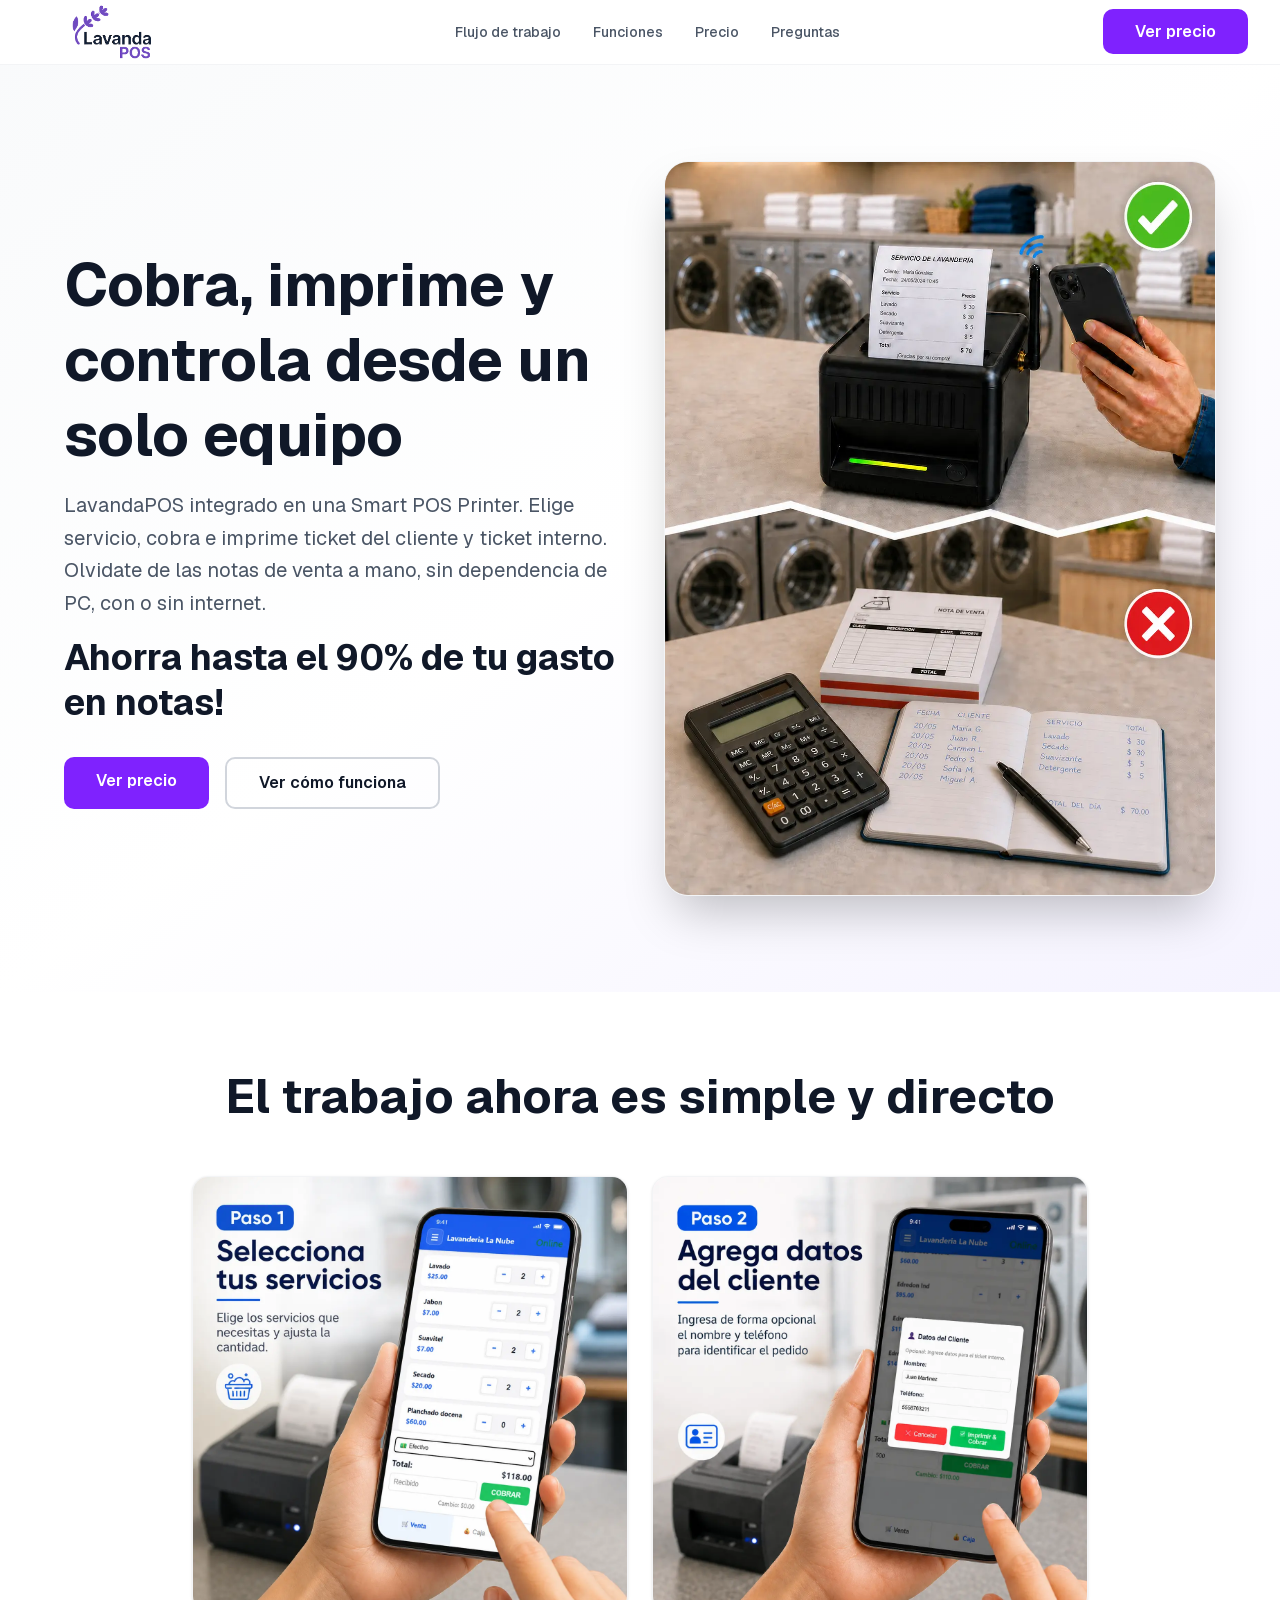
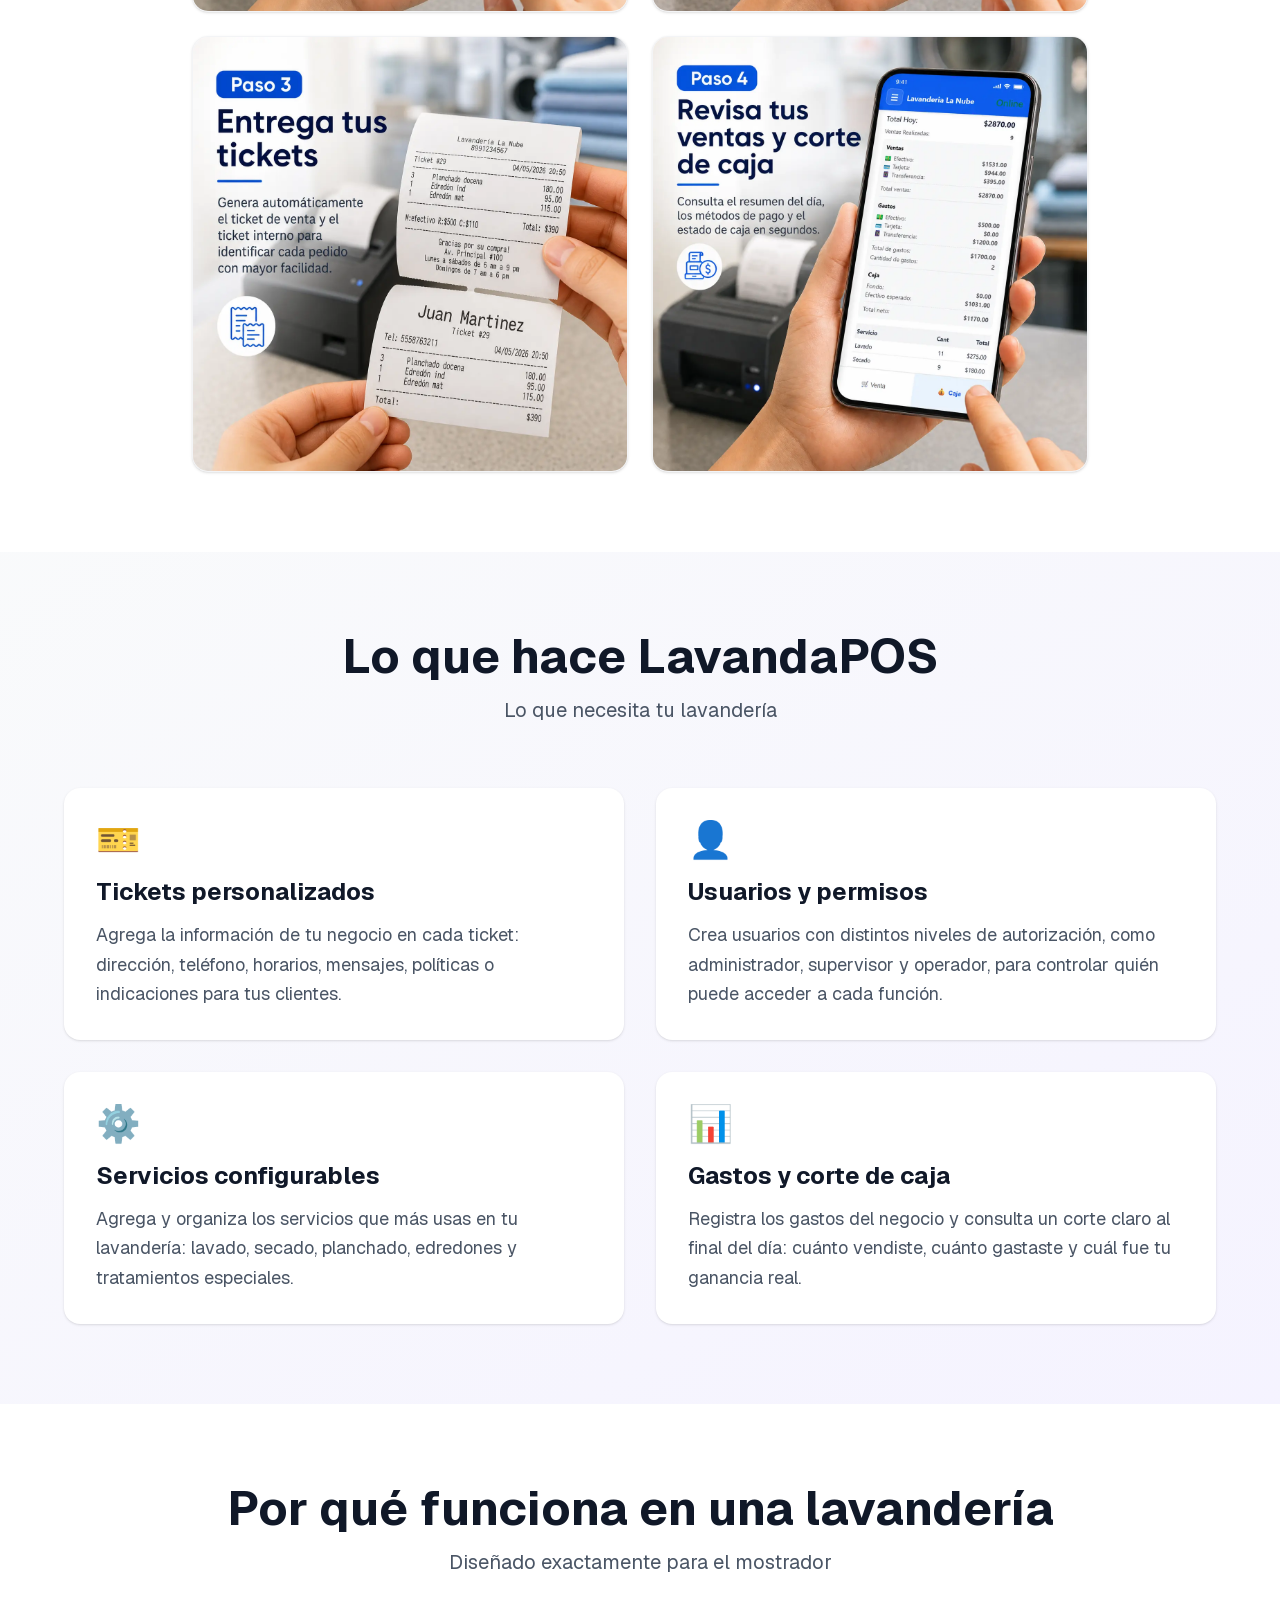
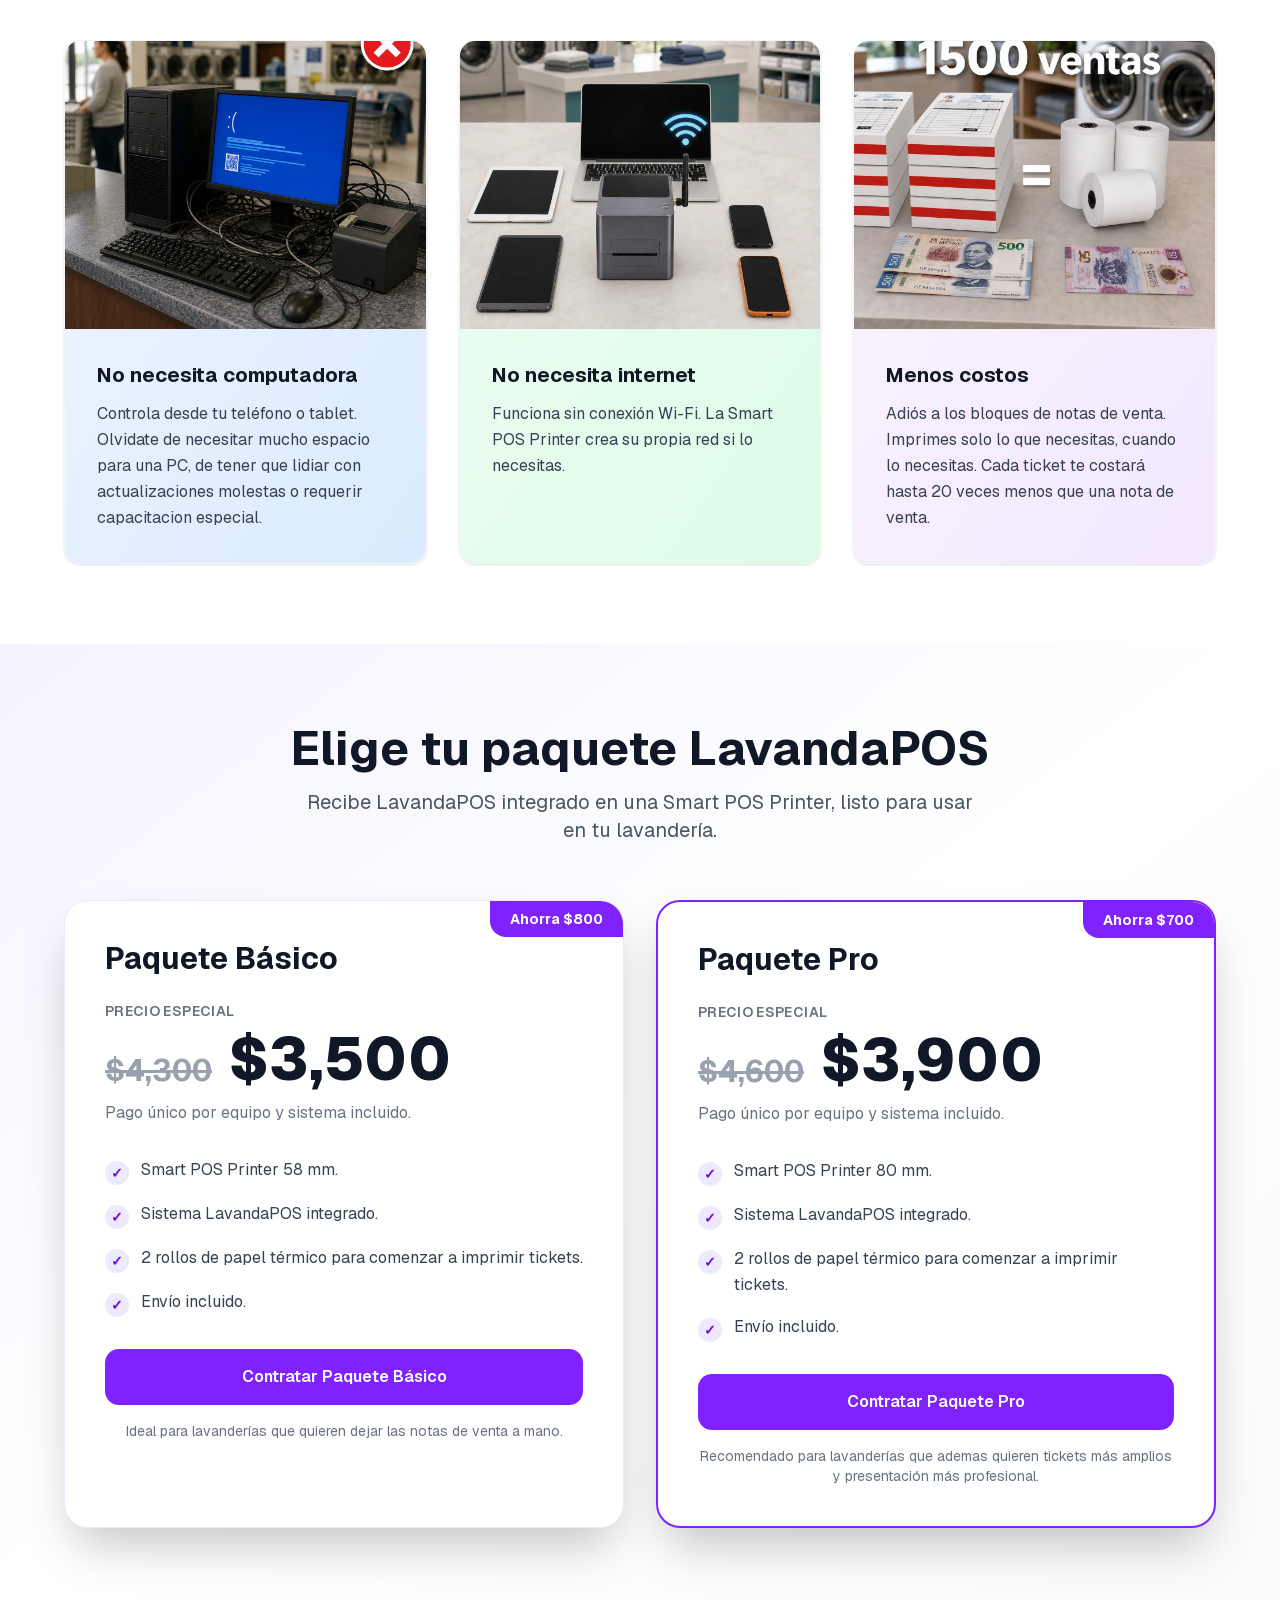
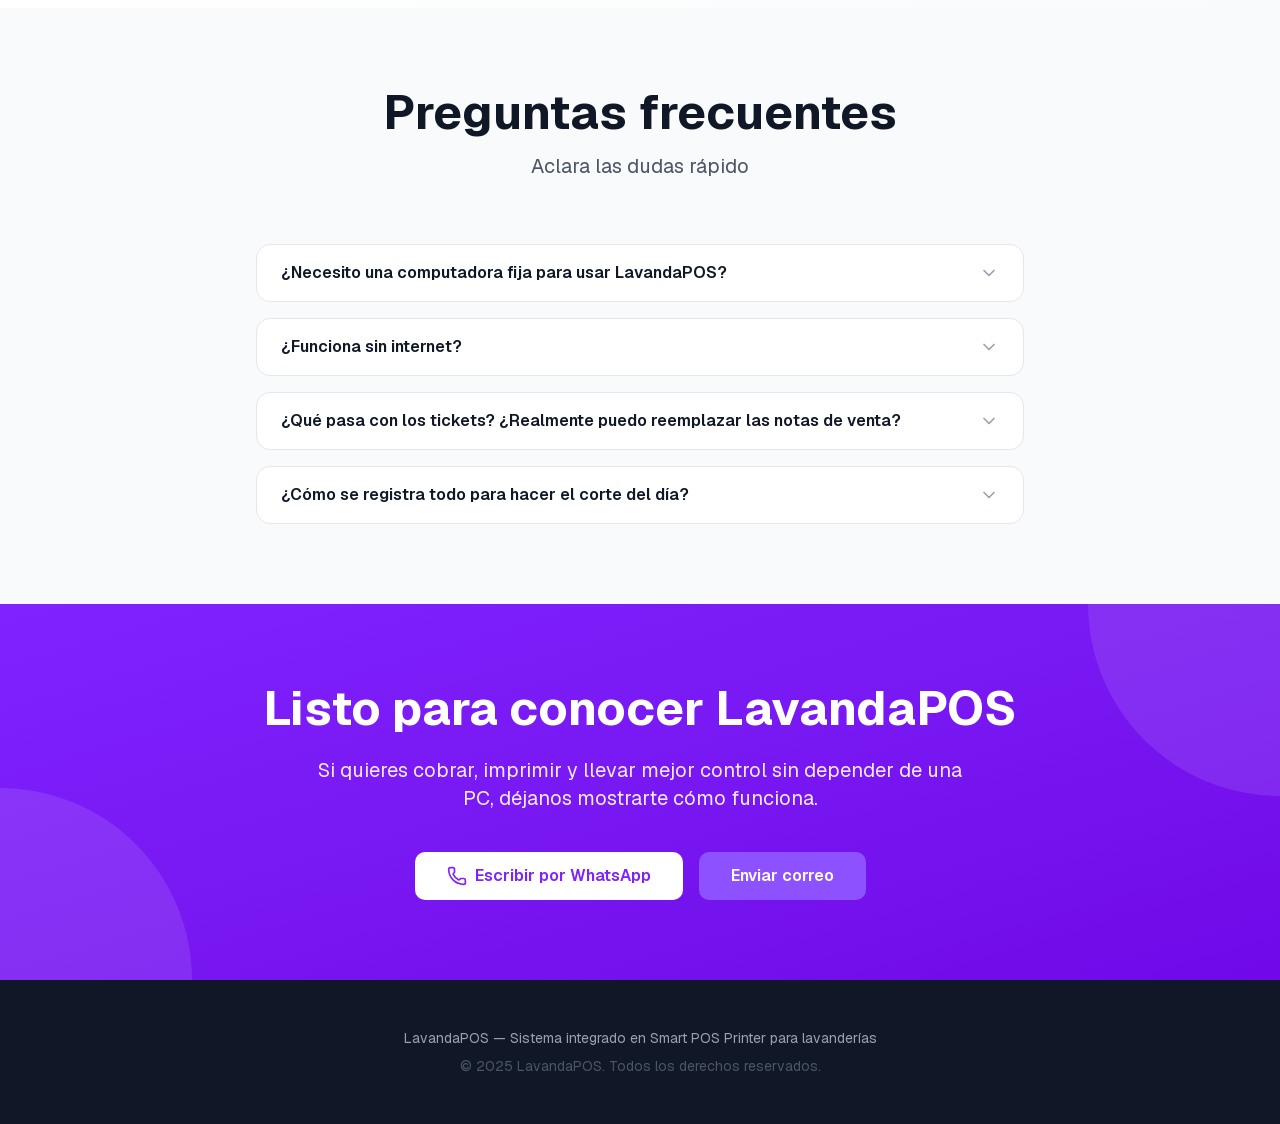
==== commit 8fb36d46: "Actualizar landing LavandaPOS" ====
--- a/index.html
+++ b/index.html
@@ -1 +1 @@
-<!DOCTYPE html><html lang="es"><head><meta charSet="utf-8"/><meta name="viewport" content="width=device-width, initial-scale=1"/><link rel="preload" href="/_next/static/media/797e433ab948586e-s.p.08e28id.o-okb.woff2" as="font" crossorigin="" type="font/woff2"/><link rel="preload" href="/_next/static/media/caa3a2e1cccd8315-s.p.09~u27dqhyhd6.woff2" as="font" crossorigin="" type="font/woff2"/><link rel="preload" as="image" href="/logo.png"/><link rel="preload" as="image" href="/images/hero/hero.webp"/><link rel="stylesheet" href="/_next/static/chunks/06bzxzryt-_r5.css" data-precedence="next"/><link rel="stylesheet" href="/_next/static/chunks/0w3uh3xftbt4s.css" data-precedence="next"/><link rel="preload" as="script" fetchPriority="low" href="/_next/static/chunks/07lozsgju3lu_.js"/><script src="/_next/static/chunks/04l089cfgosm3.js" async=""></script><script src="/_next/static/chunks/08hnmdx~uuga8.js" async=""></script><script src="/_next/static/chunks/094kycuwsu0-9.js" async=""></script><script src="/_next/static/chunks/turbopack-0iu_th~7he61-.js" async=""></script><script src="/_next/static/chunks/10h-zyzy3f6y3.js" async=""></script><script src="/_next/static/chunks/0ri8i~ri~8wh3.js" async=""></script><script src="/_next/static/chunks/0skaxfb8o3ed..js" async=""></script><meta name="next-size-adjust" content=""/><title>LavandaPOS | Smart POS Printer para Lavanderías</title><meta name="description" content="LavandaPOS: sistema integrado para lavanderías que cobra, imprime y controla desde cualquier dispositivo, con o sin internet. Sin dependencia de PC."/><meta name="generator" content="v0.app"/><meta name="keywords" content="POS,lavandería,sistema de cobro,smart printer,control de negocio"/><meta property="og:title" content="LavandaPOS | Smart POS Printer para Lavanderías"/><meta property="og:description" content="Sistema integrado para lavanderías que cobra, imprime y controla desde cualquier dispositivo"/><meta property="og:type" content="website"/><meta name="twitter:card" content="summary"/><meta name="twitter:title" content="LavandaPOS | Smart POS Printer para Lavanderías"/><meta name="twitter:description" content="Sistema integrado para lavanderías que cobra, imprime y controla desde cualquier dispositivo"/><link rel="icon" href="/icon-light-32x32.png" media="(prefers-color-scheme: light)"/><link rel="icon" href="/icon-dark-32x32.png" media="(prefers-color-scheme: dark)"/><link rel="icon" href="/icon.svg" type="image/svg+xml"/><link rel="apple-touch-icon" href="/apple-icon.png"/><script src="/_next/static/chunks/03~yq9q893hmn.js" noModule=""></script></head><body class="font-sans antialiased"><div hidden=""><!--$--><!--/$--></div><div class="jsx-e1d1860be78fc4d8 min-h-screen bg-white text-gray-900"><input id="mobile-menu-toggle" type="checkbox" aria-hidden="true" tabindex="-1" class="jsx-e1d1860be78fc4d8 peer fixed left-0 top-0 h-px w-px opacity-0 pointer-events-none"/><header class="jsx-e1d1860be78fc4d8 sticky top-0 z-50 bg-white/95 backdrop-blur-sm border-b border-gray-100"><div class="jsx-e1d1860be78fc4d8 max-w-7xl mx-auto px-4 sm:px-6 lg:px-8"><div class="jsx-e1d1860be78fc4d8 flex items-center justify-between h-16"><div class="jsx-e1d1860be78fc4d8 flex items-center gap-2 -ml-10 sm:ml-0"><div class="jsx-e1d1860be78fc4d8 relative h-14 w-40"><img alt="Logo de LavandaPOS" width="220" height="80" decoding="async" data-nimg="1" class="h-full w-full object-contain" style="color:transparent" src="/logo.png"/></div></div><nav class="jsx-e1d1860be78fc4d8 hidden md:flex items-center gap-8"><a href="#flujo" class="jsx-e1d1860be78fc4d8 text-sm text-gray-600 hover:text-gray-900 font-medium">Flujo de trabajo</a><a href="#caracteristicas" class="jsx-e1d1860be78fc4d8 text-sm text-gray-600 hover:text-gray-900 font-medium">Funciones</a><a href="#precio" class="jsx-e1d1860be78fc4d8 text-sm text-gray-600 hover:text-gray-900 font-medium">Precio</a><a href="#preguntas" class="jsx-e1d1860be78fc4d8 text-sm text-gray-600 hover:text-gray-900 font-medium">Preguntas</a></nav><div class="jsx-e1d1860be78fc4d8 hidden md:block"><a href="#precio" class="jsx-e1d1860be78fc4d8 bg-violet-600 hover:bg-violet-700 text-white px-8 py-3 rounded-lg font-semibold transition-colors text-center">Ver precio</a></div><div class="jsx-e1d1860be78fc4d8 md:hidden"><label for="mobile-menu-toggle" aria-label="Abrir menú" class="jsx-e1d1860be78fc4d8 inline-flex h-10 w-10 cursor-pointer items-center justify-center rounded-lg border border-gray-200 bg-white text-gray-900 hover:bg-gray-50"><svg xmlns="http://www.w3.org/2000/svg" width="22" height="22" viewBox="0 0 24 24" fill="none" stroke="currentColor" stroke-width="2" stroke-linecap="round" stroke-linejoin="round" class="lucide lucide-menu" aria-hidden="true"><path d="M4 5h16"></path><path d="M4 12h16"></path><path d="M4 19h16"></path></svg></label></div></div></div></header><div class="jsx-e1d1860be78fc4d8 hidden peer-checked:block md:hidden"><label for="mobile-menu-toggle" aria-label="Cerrar menú móvil" class="jsx-e1d1860be78fc4d8 fixed inset-0 z-[90] block cursor-pointer bg-black/20"></label><nav id="mobile-menu" aria-label="Menú móvil" class="jsx-e1d1860be78fc4d8 fixed left-4 right-4 top-20 z-[100] overflow-hidden rounded-2xl border border-gray-200 bg-white shadow-2xl"><div class="jsx-e1d1860be78fc4d8 flex items-center justify-between border-b border-gray-100 px-5 py-4"><span class="jsx-e1d1860be78fc4d8 text-sm font-semibold text-gray-900">Menú</span><label for="mobile-menu-toggle" aria-label="Cerrar menú" class="jsx-e1d1860be78fc4d8 inline-flex h-9 w-9 cursor-pointer items-center justify-center rounded-lg bg-gray-100 text-gray-700 hover:bg-gray-200"><svg xmlns="http://www.w3.org/2000/svg" width="20" height="20" viewBox="0 0 24 24" fill="none" stroke="currentColor" stroke-width="2" stroke-linecap="round" stroke-linejoin="round" class="lucide lucide-x" aria-hidden="true"><path d="M18 6 6 18"></path><path d="m6 6 12 12"></path></svg></label></div><a href="#flujo" class="jsx-e1d1860be78fc4d8 block px-5 py-4 text-sm font-medium text-gray-700 hover:bg-gray-50">Flujo de trabajo</a><a href="#caracteristicas" class="jsx-e1d1860be78fc4d8 block px-5 py-4 text-sm font-medium text-gray-700 hover:bg-gray-50">Funciones</a><a href="#precio" class="jsx-e1d1860be78fc4d8 block px-5 py-4 text-sm font-medium text-gray-700 hover:bg-gray-50">Precio</a><a href="#preguntas" class="jsx-e1d1860be78fc4d8 block px-5 py-4 text-sm font-medium text-gray-700 hover:bg-gray-50">Preguntas</a><a href="#contacto" class="jsx-e1d1860be78fc4d8 block px-5 py-4 text-sm font-semibold text-white bg-violet-600 hover:bg-violet-700">Solicitar demo</a></nav></div><section class="jsx-e1d1860be78fc4d8 relative overflow-hidden bg-gradient-to-br from-gray-50 via-white to-violet-50 py-20 md:py-24 px-4 sm:px-6 lg:px-8"><div class="jsx-e1d1860be78fc4d8 max-w-6xl mx-auto"><div class="jsx-e1d1860be78fc4d8 grid md:grid-cols-2 gap-12 items-center"><div class="jsx-e1d1860be78fc4d8 space-y-8"><div class="jsx-e1d1860be78fc4d8 space-y-4"><h1 class="jsx-e1d1860be78fc4d8 text-5xl md:text-6xl font-bold text-gray-900 leading-tight">Cobra, imprime y controla desde un solo equipo</h1><p class="jsx-e1d1860be78fc4d8 text-xl text-gray-600 leading-relaxed">LavandaPOS integrado en una Smart POS Printer. Elige servicio, cobra e imprime ticket del cliente y ticket interno. Olvidate de las notas de venta a mano, sin dependencia de PC, con o sin internet.</p><h1 class="jsx-e1d1860be78fc4d8 text-5xl md:text-4xl font-bold text-gray-900 leading-tight">Ahorra hasta el 90%! de tu gasto en notas</h1></div><div class="jsx-e1d1860be78fc4d8 flex flex-col sm:flex-row gap-4"><a href="#contacto" class="jsx-e1d1860be78fc4d8 bg-violet-600 hover:bg-violet-700 text-white px-8 py-3 rounded-lg font-semibold transition-colors text-center">Ver precio</a><a href="#flujo" class="jsx-e1d1860be78fc4d8 border-2 border-gray-300 hover:border-violet-600 text-gray-900 px-8 py-3 rounded-lg font-semibold transition-colors text-center">Ver cómo funciona</a></div></div><div class="jsx-e1d1860be78fc4d8 relative"><div class="jsx-e1d1860be78fc4d8 relative overflow-hidden rounded-3xl shadow-2xl bg-white border border-gray-100"><img alt="LavandaPOS integrado en una Smart POS Printer para lavanderías" width="900" height="720" decoding="async" data-nimg="1" class="w-full h-auto object-contain" style="color:transparent" src="/images/hero/hero.webp"/></div></div></div></div></section><section id="flujo" class="jsx-e1d1860be78fc4d8 py-20 px-4 sm:px-6 lg:px-8 bg-white"><div class="jsx-e1d1860be78fc4d8 max-w-6xl mx-auto"><div class="jsx-e1d1860be78fc4d8 text-center mb-14"><h2 class="jsx-e1d1860be78fc4d8 text-4xl md:text-5xl font-bold text-gray-900 mb-4">El trabajo ahora es simple y directo</h2></div><div class="jsx-e1d1860be78fc4d8 grid sm:grid-cols-2 lg:grid-cols-2 gap-6 max-w-4xl mx-auto"><div class="jsx-e1d1860be78fc4d8 overflow-hidden rounded-2xl bg-white border border-gray-100 shadow-sm hover:shadow-lg transition-shadow"><img alt="Selección de servicios configurados en LavandaPOS" loading="lazy" width="900" height="1100" decoding="async" data-nimg="1" class="w-full h-auto block" style="color:transparent" src="/images/sections/paso1.webp"/></div><div class="jsx-e1d1860be78fc4d8 overflow-hidden rounded-2xl bg-white border border-gray-100 shadow-sm hover:shadow-lg transition-shadow"><img alt="Registro opcional de nombre y teléfono del cliente" loading="lazy" width="900" height="1100" decoding="async" data-nimg="1" class="w-full h-auto block" style="color:transparent" src="/images/sections/paso2.webp"/></div><div class="jsx-e1d1860be78fc4d8 overflow-hidden rounded-2xl bg-white border border-gray-100 shadow-sm hover:shadow-lg transition-shadow"><img alt="Impresión de ticket para cliente y ticket interno" loading="lazy" width="900" height="1100" decoding="async" data-nimg="1" class="w-full h-auto block" style="color:transparent" src="/images/sections/paso3.webp"/></div><div class="jsx-e1d1860be78fc4d8 overflow-hidden rounded-2xl bg-white border border-gray-100 shadow-sm hover:shadow-lg transition-shadow"><img alt="Resumen diario de ventas gastos y cortes en LavandaPOS" loading="lazy" width="900" height="1100" decoding="async" data-nimg="1" class="w-full h-auto block" style="color:transparent" src="/images/sections/paso4.webp"/></div></div></div></section><section id="caracteristicas" class="jsx-e1d1860be78fc4d8 py-20 px-4 sm:px-6 lg:px-8 bg-gradient-to-br from-gray-50 to-violet-50"><div class="jsx-e1d1860be78fc4d8 max-w-6xl mx-auto"><div class="jsx-e1d1860be78fc4d8 text-center mb-16"><h2 class="jsx-e1d1860be78fc4d8 text-4xl md:text-5xl font-bold text-gray-900 mb-4">Lo que hace LavandaPOS</h2><p class="jsx-e1d1860be78fc4d8 text-xl text-gray-600">Lo que necesita tu lavandería</p></div><div class="jsx-e1d1860be78fc4d8 grid md:grid-cols-2 gap-8"><div class="jsx-e1d1860be78fc4d8 bg-white rounded-2xl p-8 shadow-sm hover:shadow-lg transition-shadow"><div class="jsx-e1d1860be78fc4d8 text-4xl mb-4">🎫</div><h3 class="jsx-e1d1860be78fc4d8 text-2xl font-bold text-gray-900 mb-3">Tickets personalizados</h3><p class="jsx-e1d1860be78fc4d8 text-gray-600 text-lg leading-relaxed">Agrega la información de tu negocio en cada ticket: dirección, teléfono, horarios, mensajes, políticas o indicaciones para tus clientes.</p></div><div class="jsx-e1d1860be78fc4d8 bg-white rounded-2xl p-8 shadow-sm hover:shadow-lg transition-shadow"><div class="jsx-e1d1860be78fc4d8 text-4xl mb-4">👤</div><h3 class="jsx-e1d1860be78fc4d8 text-2xl font-bold text-gray-900 mb-3">Usuarios y permisos</h3><p class="jsx-e1d1860be78fc4d8 text-gray-600 text-lg leading-relaxed">Crea usuarios con distintos niveles de autorización, como administrador, supervisor y operador, para controlar quién puede acceder a cada función.</p></div><div class="jsx-e1d1860be78fc4d8 bg-white rounded-2xl p-8 shadow-sm hover:shadow-lg transition-shadow"><div class="jsx-e1d1860be78fc4d8 text-4xl mb-4">⚙️</div><h3 class="jsx-e1d1860be78fc4d8 text-2xl font-bold text-gray-900 mb-3">Servicios configurables</h3><p class="jsx-e1d1860be78fc4d8 text-gray-600 text-lg leading-relaxed">Agrega y organiza los servicios que más usas en tu lavandería: lavado, secado, planchado, edredones y tratamientos especiales.</p></div><div class="jsx-e1d1860be78fc4d8 bg-white rounded-2xl p-8 shadow-sm hover:shadow-lg transition-shadow"><div class="jsx-e1d1860be78fc4d8 text-4xl mb-4">📊</div><h3 class="jsx-e1d1860be78fc4d8 text-2xl font-bold text-gray-900 mb-3">Gastos y corte de caja</h3><p class="jsx-e1d1860be78fc4d8 text-gray-600 text-lg leading-relaxed">Registra los gastos del negocio y consulta un corte claro al final del día: cuánto vendiste, cuánto gastaste y cuál fue tu ganancia real.</p></div></div></div></section><section class="jsx-e1d1860be78fc4d8 py-20 px-4 sm:px-6 lg:px-8 bg-white"><div class="jsx-e1d1860be78fc4d8 max-w-6xl mx-auto"><div class="jsx-e1d1860be78fc4d8 text-center mb-16"><h2 class="jsx-e1d1860be78fc4d8 text-4xl md:text-5xl font-bold text-gray-900 mb-4">Por qué funciona en una lavandería</h2><p class="jsx-e1d1860be78fc4d8 text-xl text-gray-600">Diseñado exactamente para el mostrador</p></div><div class="jsx-e1d1860be78fc4d8 grid md:grid-cols-3 gap-8"><div class="jsx-e1d1860be78fc4d8 bg-gradient-to-br from-blue-50 to-blue-100 rounded-2xl overflow-hidden border border-gray-100 shadow-sm hover:shadow-lg transition-shadow"><div class="jsx-e1d1860be78fc4d8 relative h-72 md:h-64 lg:h-72 bg-white"><img alt="LavandaPOS funcionando sin computadora instalada" loading="lazy" decoding="async" data-nimg="fill" class="object-cover" style="position:absolute;height:100%;width:100%;left:0;top:0;right:0;bottom:0;color:transparent" src="/images/product/pc.webp"/></div><div class="jsx-e1d1860be78fc4d8 p-8"><h3 class="jsx-e1d1860be78fc4d8 text-xl font-bold text-gray-900 mb-3">Sin PC instalada</h3><p class="jsx-e1d1860be78fc4d8 text-gray-700 leading-relaxed">Controla desde tu teléfono o tablet. Olvidate de necesitar mucho espacio para una PC, de tener que lidiar con actualizaciones molestas o requerir capacitacion especial.</p></div></div><div class="jsx-e1d1860be78fc4d8 bg-gradient-to-br from-green-50 to-green-100 rounded-2xl overflow-hidden border border-gray-100 shadow-sm hover:shadow-lg transition-shadow"><div class="jsx-e1d1860be78fc4d8 relative h-72 md:h-64 lg:h-72 bg-white"><img alt="Smart POS Printer funcionando con o sin internet" loading="lazy" decoding="async" data-nimg="fill" class="object-cover" style="position:absolute;height:100%;width:100%;left:0;top:0;right:0;bottom:0;color:transparent" src="/images/product/all1.webp"/></div><div class="jsx-e1d1860be78fc4d8 p-8"><h3 class="jsx-e1d1860be78fc4d8 text-xl font-bold text-gray-900 mb-3">Con o sin internet</h3><p class="jsx-e1d1860be78fc4d8 text-gray-700 leading-relaxed">Funciona sin conexión Wi-Fi. La Smart POS Printer crea su propia red si lo necesitas.</p></div></div><div class="jsx-e1d1860be78fc4d8 bg-gradient-to-br from-purple-50 to-purple-100 rounded-2xl overflow-hidden border border-gray-100 shadow-sm hover:shadow-lg transition-shadow"><div class="jsx-e1d1860be78fc4d8 relative h-72 md:h-64 lg:h-72 bg-white"><img alt="Comparación entre notas de venta y tickets térmicos" loading="lazy" decoding="async" data-nimg="fill" class="object-cover" style="position:absolute;height:100%;width:100%;left:0;top:0;right:0;bottom:0;color:transparent" src="/images/product/notas.webp"/></div><div class="jsx-e1d1860be78fc4d8 p-8"><h3 class="jsx-e1d1860be78fc4d8 text-xl font-bold text-gray-900 mb-3">Menos costos</h3><p class="jsx-e1d1860be78fc4d8 text-gray-700 leading-relaxed">Adiós a los bloques de notas de venta. Imprimes solo lo que necesitas, cuando lo necesitas. Cada ticket te costará hasta 20 veces menos que una nota de venta.</p></div></div></div></div></section><section id="precio" class="jsx-e1d1860be78fc4d8 py-20 px-4 sm:px-6 lg:px-8 bg-gradient-to-br from-violet-50 via-white to-gray-50"><div class="jsx-e1d1860be78fc4d8 max-w-6xl mx-auto"><div class="jsx-e1d1860be78fc4d8 text-center mb-14"><h2 class="jsx-e1d1860be78fc4d8 text-4xl md:text-5xl font-bold text-gray-900 mb-4">Elige tu paquete LavandaPOS</h2><p class="jsx-e1d1860be78fc4d8 text-xl text-gray-600 max-w-2xl mx-auto">Recibe LavandaPOS integrado en una Smart POS Printer, listo para usar en tu lavandería.</p></div><div class="jsx-e1d1860be78fc4d8 grid gap-8 lg:grid-cols-2"><div class="jsx-e1d1860be78fc4d8 relative overflow-hidden rounded-3xl border border-violet-100 bg-white shadow-2xl"><div class="jsx-e1d1860be78fc4d8 absolute top-0 right-0 bg-violet-600 text-white text-sm font-bold px-5 py-2 rounded-bl-2xl">Ahorra $800</div><div class="jsx-e1d1860be78fc4d8 p-8 md:p-10"><div class="jsx-e1d1860be78fc4d8 mb-8"><h3 class="jsx-e1d1860be78fc4d8 text-3xl font-bold text-gray-900 mb-6">Paquete Básico</h3><p class="jsx-e1d1860be78fc4d8 text-sm font-semibold uppercase tracking-wide text-gray-500 mb-2">Precio especial</p><div class="jsx-e1d1860be78fc4d8 flex flex-wrap items-end gap-4"><span class="jsx-e1d1860be78fc4d8 text-2xl md:text-3xl font-bold text-gray-400 line-through">$4,300</span><span class="jsx-e1d1860be78fc4d8 text-5xl md:text-6xl font-extrabold text-gray-900 leading-none">$3,500</span></div><p class="jsx-e1d1860be78fc4d8 text-gray-500 mt-3">Pago único por equipo y sistema incluido.</p></div><div class="jsx-e1d1860be78fc4d8 space-y-4 mb-8"><div class="jsx-e1d1860be78fc4d8 flex items-start gap-3"><span class="jsx-e1d1860be78fc4d8 mt-1 flex h-6 w-6 shrink-0 items-center justify-center rounded-full bg-violet-100 text-sm font-bold text-violet-700">✓</span><p class="jsx-e1d1860be78fc4d8 text-gray-700 leading-relaxed">Smart POS Printer 58 mm con el sistema LavandaPOS integrado.</p></div><div class="jsx-e1d1860be78fc4d8 flex items-start gap-3"><span class="jsx-e1d1860be78fc4d8 mt-1 flex h-6 w-6 shrink-0 items-center justify-center rounded-full bg-violet-100 text-sm font-bold text-violet-700">✓</span><p class="jsx-e1d1860be78fc4d8 text-gray-700 leading-relaxed">2 rollos de papel térmico para comenzar a imprimir tickets.</p></div><div class="jsx-e1d1860be78fc4d8 flex items-start gap-3"><span class="jsx-e1d1860be78fc4d8 mt-1 flex h-6 w-6 shrink-0 items-center justify-center rounded-full bg-violet-100 text-sm font-bold text-violet-700">✓</span><p class="jsx-e1d1860be78fc4d8 text-gray-700 leading-relaxed">Envío incluido.</p></div></div><a href="https://api.whatsapp.com/send/?phone=%2B525537204997&amp;text=%C2%BFHola%20quiero%20adquirir%20el%20Paquete%20B%C3%A1sico%20de%20LavandaPOS%2C%20c%C3%B3mo%20es%20el%20proceso%20de%20pago%3F&amp;type=phone_number&amp;app_absent=0" target="_blank" rel="noopener noreferrer" class="jsx-e1d1860be78fc4d8 block w-full rounded-xl bg-violet-600 px-8 py-4 text-center font-semibold text-white transition-colors hover:bg-violet-700">Contratar Paquete Básico</a><p class="jsx-e1d1860be78fc4d8 text-center text-sm text-gray-500 mt-4">Ideal para lavanderías que quieren dejar las notas de venta a mano.</p></div></div><div class="jsx-e1d1860be78fc4d8 relative overflow-hidden rounded-3xl border-2 border-violet-600 bg-white shadow-2xl"><div class="jsx-e1d1860be78fc4d8 absolute top-0 right-0 bg-violet-600 text-white text-sm font-bold px-5 py-2 rounded-bl-2xl">Ahorra $700</div><div class="jsx-e1d1860be78fc4d8 p-8 md:p-10"><div class="jsx-e1d1860be78fc4d8 mb-8"><h3 class="jsx-e1d1860be78fc4d8 text-3xl font-bold text-gray-900 mb-6">Paquete Pro</h3><p class="jsx-e1d1860be78fc4d8 text-sm font-semibold uppercase tracking-wide text-gray-500 mb-2">Precio especial</p><div class="jsx-e1d1860be78fc4d8 flex flex-wrap items-end gap-4"><span class="jsx-e1d1860be78fc4d8 text-2xl md:text-3xl font-bold text-gray-400 line-through">$4,600</span><span class="jsx-e1d1860be78fc4d8 text-5xl md:text-6xl font-extrabold text-gray-900 leading-none">$3,900</span></div><p class="jsx-e1d1860be78fc4d8 text-gray-500 mt-3">Pago único por equipo y sistema incluido.</p></div><div class="jsx-e1d1860be78fc4d8 space-y-4 mb-8"><div class="jsx-e1d1860be78fc4d8 flex items-start gap-3"><span class="jsx-e1d1860be78fc4d8 mt-1 flex h-6 w-6 shrink-0 items-center justify-center rounded-full bg-violet-100 text-sm font-bold text-violet-700">✓</span><p class="jsx-e1d1860be78fc4d8 text-gray-700 leading-relaxed">Smart POS Printer 80 mm con el sistema LavandaPOS integrado.</p></div><div class="jsx-e1d1860be78fc4d8 flex items-start gap-3"><span class="jsx-e1d1860be78fc4d8 mt-1 flex h-6 w-6 shrink-0 items-center justify-center rounded-full bg-violet-100 text-sm font-bold text-violet-700">✓</span><p class="jsx-e1d1860be78fc4d8 text-gray-700 leading-relaxed">2 rollos de papel térmico para comenzar a imprimir tickets.</p></div><div class="jsx-e1d1860be78fc4d8 flex items-start gap-3"><span class="jsx-e1d1860be78fc4d8 mt-1 flex h-6 w-6 shrink-0 items-center justify-center rounded-full bg-violet-100 text-sm font-bold text-violet-700">✓</span><p class="jsx-e1d1860be78fc4d8 text-gray-700 leading-relaxed">Envío incluido.</p></div></div><a href="https://api.whatsapp.com/send/?phone=%2B525537204997&amp;text=%C2%BFHola%20quiero%20adquirir%20el%20Paquete%20Pro%20de%20LavandaPOS%2C%20c%C3%B3mo%20es%20el%20proceso%20de%20pago%3F&amp;type=phone_number&amp;app_absent=0" target="_blank" rel="noopener noreferrer" class="jsx-e1d1860be78fc4d8 block w-full rounded-xl bg-violet-600 px-8 py-4 text-center font-semibold text-white transition-colors hover:bg-violet-700">Contratar Paquete Pro</a><p class="jsx-e1d1860be78fc4d8 text-center text-sm text-gray-500 mt-4">Recomendado para lavanderías que ademas quieren tickets más amplios y presentación más profesional.</p></div></div></div></div></section><section id="preguntas" class="jsx-e1d1860be78fc4d8 py-20 px-4 sm:px-6 lg:px-8 bg-gray-50"><div class="jsx-e1d1860be78fc4d8 max-w-3xl mx-auto"><div class="jsx-e1d1860be78fc4d8 text-center mb-16"><h2 class="jsx-e1d1860be78fc4d8 text-4xl md:text-5xl font-bold text-gray-900 mb-4">Preguntas frecuentes</h2><p class="jsx-e1d1860be78fc4d8 text-xl text-gray-600">Aclara las dudas rápido</p></div><div class="jsx-e1d1860be78fc4d8 space-y-4"><details class="jsx-e1d1860be78fc4d8 group bg-white rounded-xl border border-gray-200 overflow-hidden"><summary class="jsx-e1d1860be78fc4d8 list-none cursor-pointer select-none px-6 py-4 font-semibold text-gray-900 hover:bg-gray-50 transition-colors flex items-center justify-between gap-4 [&amp;::-webkit-details-marker]:hidden"><span class="jsx-e1d1860be78fc4d8">¿Necesito una computadora fija para usar LavandaPOS?</span><svg xmlns="http://www.w3.org/2000/svg" width="20" height="20" viewBox="0 0 24 24" fill="none" stroke="currentColor" stroke-width="2" stroke-linecap="round" stroke-linejoin="round" class="lucide lucide-chevron-down shrink-0 text-gray-400 transition-transform group-open:rotate-180" aria-hidden="true"><path d="m6 9 6 6 6-6"></path></svg></summary><div class="jsx-e1d1860be78fc4d8 px-6 py-4 bg-gray-50 border-t border-gray-200 text-gray-600 leading-relaxed">No. La Smart POS Printer incluye LavandaPOS integrado. La enciendes, te conectas desde tu celular, tablet o cualquier computadora, y empiezas a cobrar. No ocupa espacio en el mostrador como una PC tradicional.</div></details><details class="jsx-e1d1860be78fc4d8 group bg-white rounded-xl border border-gray-200 overflow-hidden"><summary class="jsx-e1d1860be78fc4d8 list-none cursor-pointer select-none px-6 py-4 font-semibold text-gray-900 hover:bg-gray-50 transition-colors flex items-center justify-between gap-4 [&amp;::-webkit-details-marker]:hidden"><span class="jsx-e1d1860be78fc4d8">¿Funciona sin internet?</span><svg xmlns="http://www.w3.org/2000/svg" width="20" height="20" viewBox="0 0 24 24" fill="none" stroke="currentColor" stroke-width="2" stroke-linecap="round" stroke-linejoin="round" class="lucide lucide-chevron-down shrink-0 text-gray-400 transition-transform group-open:rotate-180" aria-hidden="true"><path d="m6 9 6 6 6-6"></path></svg></summary><div class="jsx-e1d1860be78fc4d8 px-6 py-4 bg-gray-50 border-t border-gray-200 text-gray-600 leading-relaxed">Sí. La Smart POS Printer puede trabajar con o sin Wi-Fi. Si no tienes internet, el equipo crea su propia red para que lo controles desde tu celular o tablet dentro del negocio.</div></details><details class="jsx-e1d1860be78fc4d8 group bg-white rounded-xl border border-gray-200 overflow-hidden"><summary class="jsx-e1d1860be78fc4d8 list-none cursor-pointer select-none px-6 py-4 font-semibold text-gray-900 hover:bg-gray-50 transition-colors flex items-center justify-between gap-4 [&amp;::-webkit-details-marker]:hidden"><span class="jsx-e1d1860be78fc4d8">¿Qué pasa con los tickets? ¿Realmente puedo reemplazar las notas de venta?</span><svg xmlns="http://www.w3.org/2000/svg" width="20" height="20" viewBox="0 0 24 24" fill="none" stroke="currentColor" stroke-width="2" stroke-linecap="round" stroke-linejoin="round" class="lucide lucide-chevron-down shrink-0 text-gray-400 transition-transform group-open:rotate-180" aria-hidden="true"><path d="m6 9 6 6 6-6"></path></svg></summary><div class="jsx-e1d1860be78fc4d8 px-6 py-4 bg-gray-50 border-t border-gray-200 text-gray-600 leading-relaxed">Completamente. Imprimes un ticket para el cliente y otro para tu control interno. Ambos tienen cliente, teléfono y detalle del servicio. Es mucho más práctico que escribir en un block.</div></details><details class="jsx-e1d1860be78fc4d8 group bg-white rounded-xl border border-gray-200 overflow-hidden"><summary class="jsx-e1d1860be78fc4d8 list-none cursor-pointer select-none px-6 py-4 font-semibold text-gray-900 hover:bg-gray-50 transition-colors flex items-center justify-between gap-4 [&amp;::-webkit-details-marker]:hidden"><span class="jsx-e1d1860be78fc4d8">¿Cómo se registra todo para hacer el corte del día?</span><svg xmlns="http://www.w3.org/2000/svg" width="20" height="20" viewBox="0 0 24 24" fill="none" stroke="currentColor" stroke-width="2" stroke-linecap="round" stroke-linejoin="round" class="lucide lucide-chevron-down shrink-0 text-gray-400 transition-transform group-open:rotate-180" aria-hidden="true"><path d="m6 9 6 6 6-6"></path></svg></summary><div class="jsx-e1d1860be78fc4d8 px-6 py-4 bg-gray-50 border-t border-gray-200 text-gray-600 leading-relaxed">Cada venta, gasto y movimiento queda registrado en LavandaPOS. Al final del día ves exactamente cuánto vendiste, cuánto gastaste, y cuál fue tu ganancia real.</div></details></div></div></section><section id="contacto" class="jsx-e1d1860be78fc4d8 relative py-20 px-4 sm:px-6 lg:px-8 bg-gradient-to-br from-violet-600 to-violet-700 text-white overflow-hidden"><div class="jsx-e1d1860be78fc4d8 absolute inset-0 opacity-10"><div class="jsx-e1d1860be78fc4d8 absolute top-0 right-0 w-96 h-96 bg-white rounded-full -mr-48 -mt-48"></div><div class="jsx-e1d1860be78fc4d8 absolute bottom-0 left-0 w-96 h-96 bg-white rounded-full -ml-48 -mb-48"></div></div><div class="jsx-e1d1860be78fc4d8 max-w-4xl mx-auto relative z-10 text-center"><h2 class="jsx-e1d1860be78fc4d8 text-4xl md:text-5xl font-bold mb-6">Listo para conocer LavandaPOS</h2><p class="jsx-e1d1860be78fc4d8 text-xl opacity-90 mb-10 max-w-2xl mx-auto">Si quieres cobrar, imprimir y llevar mejor control sin depender de una PC, déjanos mostrarte cómo funciona.</p><div class="jsx-e1d1860be78fc4d8 flex flex-col sm:flex-row gap-4 justify-center"><a href="https://api.whatsapp.com/send/?phone=%2B525537204997&amp;text=%C2%BFHola%20quiero%20adquirir%20el%20paquete%2C%20como%20es%20el%20proceso%20de%20pago%3F&amp;type=phone_number&amp;app_absent=0" target="_blank" rel="noopener noreferrer" class="jsx-e1d1860be78fc4d8 bg-white hover:bg-gray-100 text-violet-600 px-8 py-3 rounded-lg font-semibold transition-colors flex items-center justify-center gap-2"><svg xmlns="http://www.w3.org/2000/svg" width="20" height="20" viewBox="0 0 24 24" fill="none" stroke="currentColor" stroke-width="2" stroke-linecap="round" stroke-linejoin="round" class="lucide lucide-phone" aria-hidden="true"><path d="M13.832 16.568a1 1 0 0 0 1.213-.303l.355-.465A2 2 0 0 1 17 15h3a2 2 0 0 1 2 2v3a2 2 0 0 1-2 2A18 18 0 0 1 2 4a2 2 0 0 1 2-2h3a2 2 0 0 1 2 2v3a2 2 0 0 1-.8 1.6l-.468.351a1 1 0 0 0-.292 1.233 14 14 0 0 0 6.392 6.384"></path></svg>Escribir por WhatsApp</a><a href="mailto:contacto@lavandapos.com" class="jsx-e1d1860be78fc4d8 bg-violet-500 hover:bg-violet-600 text-white px-8 py-3 rounded-lg font-semibold transition-colors">Enviar correo</a></div></div></section><footer class="jsx-e1d1860be78fc4d8 bg-gray-900 text-gray-400 py-12 px-4 sm:px-6 lg:px-8 text-center text-sm"><p class="jsx-e1d1860be78fc4d8">LavandaPOS — Sistema integrado en Smart POS Printer para lavanderías</p><p class="jsx-e1d1860be78fc4d8 mt-2 text-gray-600">© 2025 LavandaPOS. Todos los derechos reservados.</p></footer></div><!--$--><!--/$--><!--$!--><template data-dgst="BAILOUT_TO_CLIENT_SIDE_RENDERING"></template><!--/$--><script src="/_next/static/chunks/07lozsgju3lu_.js" id="_R_" async=""></script><script>(self.__next_f=self.__next_f||[]).push([0])</script><script>self.__next_f.push([1,"1:\"$Sreact.fragment\"\n2:I[63936,[\"/_next/static/chunks/10h-zyzy3f6y3.js\",\"/_next/static/chunks/0ri8i~ri~8wh3.js\"],\"default\"]\n3:I[3200,[\"/_next/static/chunks/10h-zyzy3f6y3.js\",\"/_next/static/chunks/0ri8i~ri~8wh3.js\"],\"default\"]\n4:I[14444,[\"/_next/static/chunks/10h-zyzy3f6y3.js\",\"/_next/static/chunks/0ri8i~ri~8wh3.js\"],\"Analytics\"]\n5:I[21526,[\"/_next/static/chunks/10h-zyzy3f6y3.js\",\"/_next/static/chunks/0ri8i~ri~8wh3.js\"],\"ClientPageRoot\"]\n6:I[31713,[\"/_next/static/chunks/10h-zyzy3f6y3.js\",\"/_next/static/chunks/0ri8i~ri~8wh3.js\",\"/_next/static/chunks/0skaxfb8o3ed..js\"],\"default\"]\n9:I[40599,[\"/_next/static/chunks/10h-zyzy3f6y3.js\",\"/_next/static/chunks/0ri8i~ri~8wh3.js\"],\"OutletBoundary\"]\na:\"$Sreact.suspense\"\nc:I[40599,[\"/_next/static/chunks/10h-zyzy3f6y3.js\",\"/_next/static/chunks/0ri8i~ri~8wh3.js\"],\"ViewportBoundary\"]\ne:I[40599,[\"/_next/static/chunks/10h-zyzy3f6y3.js\",\"/_next/static/chunks/0ri8i~ri~8wh3.js\"],\"MetadataBoundary\"]\n10:I[27389,[\"/_next/static/chunks/10h-zyzy3f6y3.js\",\"/_next/static/chunks/0ri8i~ri~8wh3.js\"],\"default\",1]\n:HL[\"/_next/static/chunks/06bzxzryt-_r5.css\",\"style\"]\n:HL[\"/_next/static/chunks/0w3uh3xftbt4s.css\",\"style\"]\n:HL[\"/_next/static/media/797e433ab948586e-s.p.08e28id.o-okb.woff2\",\"font\",{\"crossOrigin\":\"\",\"type\":\"font/woff2\"}]\n:HL[\"/_next/static/media/caa3a2e1cccd8315-s.p.09~u27dqhyhd6.woff2\",\"font\",{\"crossOrigin\":\"\",\"type\":\"font/woff2\"}]\n"])</script><script>self.__next_f.push([1,"0:{\"P\":null,\"c\":[\"\",\"\"],\"q\":\"\",\"i\":false,\"f\":[[[\"\",{\"children\":[\"__PAGE__\",{}]},\"$undefined\",\"$undefined\",16],[[\"$\",\"$1\",\"c\",{\"children\":[[[\"$\",\"link\",\"0\",{\"rel\":\"stylesheet\",\"href\":\"/_next/static/chunks/06bzxzryt-_r5.css\",\"precedence\":\"next\",\"crossOrigin\":\"$undefined\",\"nonce\":\"$undefined\"}],[\"$\",\"link\",\"1\",{\"rel\":\"stylesheet\",\"href\":\"/_next/static/chunks/0w3uh3xftbt4s.css\",\"precedence\":\"next\",\"crossOrigin\":\"$undefined\",\"nonce\":\"$undefined\"}],[\"$\",\"script\",\"script-0\",{\"src\":\"/_next/static/chunks/10h-zyzy3f6y3.js\",\"async\":true,\"nonce\":\"$undefined\"}],[\"$\",\"script\",\"script-1\",{\"src\":\"/_next/static/chunks/0ri8i~ri~8wh3.js\",\"async\":true,\"nonce\":\"$undefined\"}]],[\"$\",\"html\",null,{\"lang\":\"es\",\"children\":[\"$\",\"body\",null,{\"className\":\"font-sans antialiased\",\"children\":[[\"$\",\"$L2\",null,{\"parallelRouterKey\":\"children\",\"error\":\"$undefined\",\"errorStyles\":\"$undefined\",\"errorScripts\":\"$undefined\",\"template\":[\"$\",\"$L3\",null,{}],\"templateStyles\":\"$undefined\",\"templateScripts\":\"$undefined\",\"notFound\":[[[\"$\",\"title\",null,{\"children\":\"404: This page could not be found.\"}],[\"$\",\"div\",null,{\"style\":{\"fontFamily\":\"system-ui,\\\"Segoe UI\\\",Roboto,Helvetica,Arial,sans-serif,\\\"Apple Color Emoji\\\",\\\"Segoe UI Emoji\\\"\",\"height\":\"100vh\",\"textAlign\":\"center\",\"display\":\"flex\",\"flexDirection\":\"column\",\"alignItems\":\"center\",\"justifyContent\":\"center\"},\"children\":[\"$\",\"div\",null,{\"children\":[[\"$\",\"style\",null,{\"dangerouslySetInnerHTML\":{\"__html\":\"body{color:#000;background:#fff;margin:0}.next-error-h1{border-right:1px solid rgba(0,0,0,.3)}@media (prefers-color-scheme:dark){body{color:#fff;background:#000}.next-error-h1{border-right:1px solid rgba(255,255,255,.3)}}\"}}],[\"$\",\"h1\",null,{\"className\":\"next-error-h1\",\"style\":{\"display\":\"inline-block\",\"margin\":\"0 20px 0 0\",\"padding\":\"0 23px 0 0\",\"fontSize\":24,\"fontWeight\":500,\"verticalAlign\":\"top\",\"lineHeight\":\"49px\"},\"children\":404}],[\"$\",\"div\",null,{\"style\":{\"display\":\"inline-block\"},\"children\":[\"$\",\"h2\",null,{\"style\":{\"fontSize\":14,\"fontWeight\":400,\"lineHeight\":\"49px\",\"margin\":0},\"children\":\"This page could not be found.\"}]}]]}]}]],[]],\"forbidden\":\"$undefined\",\"unauthorized\":\"$undefined\"}],[\"$\",\"$L4\",null,{}]]}]}]]}],{\"children\":[[\"$\",\"$1\",\"c\",{\"children\":[[\"$\",\"$L5\",null,{\"Component\":\"$6\",\"serverProvidedParams\":{\"searchParams\":{},\"params\":{},\"promises\":[\"$@7\",\"$@8\"]}}],[[\"$\",\"script\",\"script-0\",{\"src\":\"/_next/static/chunks/0skaxfb8o3ed..js\",\"async\":true,\"nonce\":\"$undefined\"}]],[\"$\",\"$L9\",null,{\"children\":[\"$\",\"$a\",null,{\"name\":\"Next.MetadataOutlet\",\"children\":\"$@b\"}]}]]}],{},null,false,null]},null,false,null],[\"$\",\"$1\",\"h\",{\"children\":[null,[\"$\",\"$Lc\",null,{\"children\":\"$Ld\"}],[\"$\",\"div\",null,{\"hidden\":true,\"children\":[\"$\",\"$Le\",null,{\"children\":[\"$\",\"$a\",null,{\"name\":\"Next.Metadata\",\"children\":\"$Lf\"}]}]}],[\"$\",\"meta\",null,{\"name\":\"next-size-adjust\",\"content\":\"\"}]]}],false]],\"m\":\"$undefined\",\"G\":[\"$10\",[[\"$\",\"link\",\"0\",{\"rel\":\"stylesheet\",\"href\":\"/_next/static/chunks/06bzxzryt-_r5.css\",\"precedence\":\"next\",\"crossOrigin\":\"$undefined\",\"nonce\":\"$undefined\"}],[\"$\",\"link\",\"1\",{\"rel\":\"stylesheet\",\"href\":\"/_next/static/chunks/0w3uh3xftbt4s.css\",\"precedence\":\"next\",\"crossOrigin\":\"$undefined\",\"nonce\":\"$undefined\"}]]],\"S\":true,\"h\":null,\"s\":\"$undefined\",\"l\":\"$undefined\",\"p\":\"$undefined\",\"d\":\"$undefined\",\"b\":\"XHzaO_bZIJgNK5AvaFwkP\"}\n"])</script><script>self.__next_f.push([1,"7:{}\n8:\"$0:f:0:1:1:children:0:props:children:0:props:serverProvidedParams:params\"\n"])</script><script>self.__next_f.push([1,"d:[[\"$\",\"meta\",\"0\",{\"charSet\":\"utf-8\"}],[\"$\",\"meta\",\"1\",{\"name\":\"viewport\",\"content\":\"width=device-width, initial-scale=1\"}]]\n"])</script><script>self.__next_f.push([1,"11:I[38487,[\"/_next/static/chunks/10h-zyzy3f6y3.js\",\"/_next/static/chunks/0ri8i~ri~8wh3.js\"],\"IconMark\"]\nb:null\n"])</script><script>self.__next_f.push([1,"f:[[\"$\",\"title\",\"0\",{\"children\":\"LavandaPOS | Smart POS Printer para Lavanderías\"}],[\"$\",\"meta\",\"1\",{\"name\":\"description\",\"content\":\"LavandaPOS: sistema integrado para lavanderías que cobra, imprime y controla desde cualquier dispositivo, con o sin internet. Sin dependencia de PC.\"}],[\"$\",\"meta\",\"2\",{\"name\":\"generator\",\"content\":\"v0.app\"}],[\"$\",\"meta\",\"3\",{\"name\":\"keywords\",\"content\":\"POS,lavandería,sistema de cobro,smart printer,control de negocio\"}],[\"$\",\"meta\",\"4\",{\"property\":\"og:title\",\"content\":\"LavandaPOS | Smart POS Printer para Lavanderías\"}],[\"$\",\"meta\",\"5\",{\"property\":\"og:description\",\"content\":\"Sistema integrado para lavanderías que cobra, imprime y controla desde cualquier dispositivo\"}],[\"$\",\"meta\",\"6\",{\"property\":\"og:type\",\"content\":\"website\"}],[\"$\",\"meta\",\"7\",{\"name\":\"twitter:card\",\"content\":\"summary\"}],[\"$\",\"meta\",\"8\",{\"name\":\"twitter:title\",\"content\":\"LavandaPOS | Smart POS Printer para Lavanderías\"}],[\"$\",\"meta\",\"9\",{\"name\":\"twitter:description\",\"content\":\"Sistema integrado para lavanderías que cobra, imprime y controla desde cualquier dispositivo\"}],[\"$\",\"link\",\"10\",{\"rel\":\"icon\",\"href\":\"/icon-light-32x32.png\",\"media\":\"(prefers-color-scheme: light)\"}],[\"$\",\"link\",\"11\",{\"rel\":\"icon\",\"href\":\"/icon-dark-32x32.png\",\"media\":\"(prefers-color-scheme: dark)\"}],[\"$\",\"link\",\"12\",{\"rel\":\"icon\",\"href\":\"/icon.svg\",\"type\":\"image/svg+xml\"}],[\"$\",\"link\",\"13\",{\"rel\":\"apple-touch-icon\",\"href\":\"/apple-icon.png\"}],[\"$\",\"$L11\",\"14\",{}]]\n"])</script></body></html>+<!DOCTYPE html><html lang="es"><head><meta charSet="utf-8"/><meta name="viewport" content="width=device-width, initial-scale=1"/><link rel="preload" href="/_next/static/media/797e433ab948586e-s.p.08e28id.o-okb.woff2" as="font" crossorigin="" type="font/woff2"/><link rel="preload" href="/_next/static/media/caa3a2e1cccd8315-s.p.09~u27dqhyhd6.woff2" as="font" crossorigin="" type="font/woff2"/><link rel="preload" as="image" href="/logo.png"/><link rel="preload" as="image" href="/images/hero/hero.webp"/><link rel="stylesheet" href="/_next/static/chunks/06bzxzryt-_r5.css" data-precedence="next"/><link rel="stylesheet" href="/_next/static/chunks/0-.twwxde4e9z.css" data-precedence="next"/><link rel="preload" as="script" fetchPriority="low" href="/_next/static/chunks/07lozsgju3lu_.js"/><script src="/_next/static/chunks/04l089cfgosm3.js" async=""></script><script src="/_next/static/chunks/08hnmdx~uuga8.js" async=""></script><script src="/_next/static/chunks/094kycuwsu0-9.js" async=""></script><script src="/_next/static/chunks/turbopack-0iu_th~7he61-.js" async=""></script><script src="/_next/static/chunks/10h-zyzy3f6y3.js" async=""></script><script src="/_next/static/chunks/0ri8i~ri~8wh3.js" async=""></script><script src="/_next/static/chunks/11v9abw3jfo1k.js" async=""></script><meta name="next-size-adjust" content=""/><title>LavandaPOS | Smart POS Printer para Lavanderías</title><meta name="description" content="LavandaPOS: sistema integrado para lavanderías que cobra, imprime y controla desde cualquier dispositivo, con o sin internet. Sin dependencia de PC."/><meta name="generator" content="v0.app"/><meta name="keywords" content="POS,lavandería,sistema de cobro,smart printer,control de negocio"/><meta property="og:title" content="LavandaPOS | Smart POS Printer para Lavanderías"/><meta property="og:description" content="Sistema integrado para lavanderías que cobra, imprime y controla desde cualquier dispositivo"/><meta property="og:type" content="website"/><meta name="twitter:card" content="summary"/><meta name="twitter:title" content="LavandaPOS | Smart POS Printer para Lavanderías"/><meta name="twitter:description" content="Sistema integrado para lavanderías que cobra, imprime y controla desde cualquier dispositivo"/><link rel="icon" href="/icon-light-32x32.png" media="(prefers-color-scheme: light)"/><link rel="icon" href="/icon-dark-32x32.png" media="(prefers-color-scheme: dark)"/><link rel="icon" href="/icon.svg" type="image/svg+xml"/><link rel="apple-touch-icon" href="/apple-icon.png"/><script src="/_next/static/chunks/03~yq9q893hmn.js" noModule=""></script></head><body class="font-sans antialiased"><div hidden=""><!--$--><!--/$--></div><div class="jsx-e1d1860be78fc4d8 min-h-screen bg-white text-gray-900"><input id="mobile-menu-toggle" type="checkbox" aria-hidden="true" tabindex="-1" class="jsx-e1d1860be78fc4d8 peer fixed left-0 top-0 h-px w-px opacity-0 pointer-events-none"/><header class="jsx-e1d1860be78fc4d8 sticky top-0 z-50 bg-white/95 backdrop-blur-sm border-b border-gray-100"><div class="jsx-e1d1860be78fc4d8 max-w-7xl mx-auto px-4 sm:px-6 lg:px-8"><div class="jsx-e1d1860be78fc4d8 flex items-center justify-between h-16"><div class="jsx-e1d1860be78fc4d8 flex items-center gap-2 -ml-10 sm:ml-0"><div class="jsx-e1d1860be78fc4d8 relative h-14 w-40"><img alt="Logo de LavandaPOS" width="220" height="80" decoding="async" data-nimg="1" class="h-full w-full object-contain" style="color:transparent" src="/logo.png"/></div></div><nav class="jsx-e1d1860be78fc4d8 hidden md:flex items-center gap-8"><a href="#flujo" class="jsx-e1d1860be78fc4d8 text-sm text-gray-600 hover:text-gray-900 font-medium">Flujo de trabajo</a><a href="#caracteristicas" class="jsx-e1d1860be78fc4d8 text-sm text-gray-600 hover:text-gray-900 font-medium">Funciones</a><a href="#precio" class="jsx-e1d1860be78fc4d8 text-sm text-gray-600 hover:text-gray-900 font-medium">Precio</a><a href="#preguntas" class="jsx-e1d1860be78fc4d8 text-sm text-gray-600 hover:text-gray-900 font-medium">Preguntas</a></nav><div class="jsx-e1d1860be78fc4d8 hidden md:block"><a href="#precio" class="jsx-e1d1860be78fc4d8 bg-violet-600 hover:bg-violet-700 text-white px-8 py-3 rounded-lg font-semibold transition-colors text-center">Ver precio</a></div><div class="jsx-e1d1860be78fc4d8 md:hidden"><label for="mobile-menu-toggle" aria-label="Abrir menú" class="jsx-e1d1860be78fc4d8 inline-flex h-10 w-10 cursor-pointer items-center justify-center rounded-lg border border-gray-200 bg-white text-gray-900 hover:bg-gray-50"><svg xmlns="http://www.w3.org/2000/svg" width="22" height="22" viewBox="0 0 24 24" fill="none" stroke="currentColor" stroke-width="2" stroke-linecap="round" stroke-linejoin="round" class="lucide lucide-menu" aria-hidden="true"><path d="M4 5h16"></path><path d="M4 12h16"></path><path d="M4 19h16"></path></svg></label></div></div></div></header><div class="jsx-e1d1860be78fc4d8 hidden peer-checked:block md:hidden"><label for="mobile-menu-toggle" aria-label="Cerrar menú móvil" class="jsx-e1d1860be78fc4d8 fixed inset-0 z-[90] block cursor-pointer bg-black/20"></label><nav id="mobile-menu" aria-label="Menú móvil" class="jsx-e1d1860be78fc4d8 fixed left-4 right-4 top-20 z-[100] overflow-hidden rounded-2xl border border-gray-200 bg-white shadow-2xl"><div class="jsx-e1d1860be78fc4d8 flex items-center justify-between border-b border-gray-100 px-5 py-4"><span class="jsx-e1d1860be78fc4d8 text-sm font-semibold text-gray-900">Menú</span><label for="mobile-menu-toggle" aria-label="Cerrar menú" class="jsx-e1d1860be78fc4d8 inline-flex h-9 w-9 cursor-pointer items-center justify-center rounded-lg bg-gray-100 text-gray-700 hover:bg-gray-200"><svg xmlns="http://www.w3.org/2000/svg" width="20" height="20" viewBox="0 0 24 24" fill="none" stroke="currentColor" stroke-width="2" stroke-linecap="round" stroke-linejoin="round" class="lucide lucide-x" aria-hidden="true"><path d="M18 6 6 18"></path><path d="m6 6 12 12"></path></svg></label></div><a href="#flujo" class="jsx-e1d1860be78fc4d8 block px-5 py-4 text-sm font-medium text-gray-700 hover:bg-gray-50">Flujo de trabajo</a><a href="#caracteristicas" class="jsx-e1d1860be78fc4d8 block px-5 py-4 text-sm font-medium text-gray-700 hover:bg-gray-50">Funciones</a><a href="#precio" class="jsx-e1d1860be78fc4d8 block px-5 py-4 text-sm font-medium text-gray-700 hover:bg-gray-50">Precio</a><a href="#preguntas" class="jsx-e1d1860be78fc4d8 block px-5 py-4 text-sm font-medium text-gray-700 hover:bg-gray-50">Preguntas</a><a href="#contacto" class="jsx-e1d1860be78fc4d8 block px-5 py-4 text-sm font-semibold text-white bg-violet-600 hover:bg-violet-700">Solicitar demo</a></nav></div><section class="jsx-e1d1860be78fc4d8 relative overflow-hidden bg-gradient-to-br from-gray-50 via-white to-violet-50 py-20 md:py-24 px-4 sm:px-6 lg:px-8"><div class="jsx-e1d1860be78fc4d8 max-w-6xl mx-auto"><div class="jsx-e1d1860be78fc4d8 grid md:grid-cols-2 gap-12 items-center"><div class="jsx-e1d1860be78fc4d8 space-y-8"><div class="jsx-e1d1860be78fc4d8 space-y-4"><h1 class="jsx-e1d1860be78fc4d8 text-5xl md:text-6xl font-bold text-gray-900 leading-tight">Cobra, imprime y controla desde un solo equipo</h1><p class="jsx-e1d1860be78fc4d8 text-xl text-gray-600 leading-relaxed">LavandaPOS integrado en una Smart POS Printer. Elige servicio, cobra e imprime ticket del cliente y ticket interno. Olvidate de las notas de venta a mano, sin dependencia de PC, con o sin internet.</p><h1 class="jsx-e1d1860be78fc4d8 text-5xl md:text-4xl font-bold text-gray-900 leading-tight">Ahorra hasta el 90% de tu gasto en notas!</h1></div><div class="jsx-e1d1860be78fc4d8 flex flex-col sm:flex-row gap-4"><a href="#contacto" class="jsx-e1d1860be78fc4d8 bg-violet-600 hover:bg-violet-700 text-white px-8 py-3 rounded-lg font-semibold transition-colors text-center">Ver precio</a><a href="#flujo" class="jsx-e1d1860be78fc4d8 border-2 border-gray-300 hover:border-violet-600 text-gray-900 px-8 py-3 rounded-lg font-semibold transition-colors text-center">Ver cómo funciona</a></div></div><div class="jsx-e1d1860be78fc4d8 relative"><div class="jsx-e1d1860be78fc4d8 relative overflow-hidden rounded-3xl shadow-2xl bg-white border border-gray-100"><img alt="LavandaPOS integrado en una Smart POS Printer para lavanderías" width="900" height="720" decoding="async" data-nimg="1" class="w-full h-auto object-contain" style="color:transparent" src="/images/hero/hero.webp"/></div></div></div></div></section><section id="flujo" class="jsx-e1d1860be78fc4d8 py-20 px-4 sm:px-6 lg:px-8 bg-white"><div class="jsx-e1d1860be78fc4d8 max-w-6xl mx-auto"><div class="jsx-e1d1860be78fc4d8 text-center mb-14"><h2 class="jsx-e1d1860be78fc4d8 text-4xl md:text-5xl font-bold text-gray-900 mb-4">El trabajo ahora es simple y directo</h2></div><div class="jsx-e1d1860be78fc4d8 grid sm:grid-cols-2 lg:grid-cols-2 gap-6 max-w-4xl mx-auto"><div class="jsx-e1d1860be78fc4d8 overflow-hidden rounded-2xl bg-white border border-gray-100 shadow-sm hover:shadow-lg transition-shadow"><img alt="Selección de servicios configurados en LavandaPOS" loading="lazy" width="900" height="1100" decoding="async" data-nimg="1" class="w-full h-auto block" style="color:transparent" src="/images/sections/paso1.webp"/></div><div class="jsx-e1d1860be78fc4d8 overflow-hidden rounded-2xl bg-white border border-gray-100 shadow-sm hover:shadow-lg transition-shadow"><img alt="Registro opcional de nombre y teléfono del cliente" loading="lazy" width="900" height="1100" decoding="async" data-nimg="1" class="w-full h-auto block" style="color:transparent" src="/images/sections/paso2.webp"/></div><div class="jsx-e1d1860be78fc4d8 overflow-hidden rounded-2xl bg-white border border-gray-100 shadow-sm hover:shadow-lg transition-shadow"><img alt="Impresión de ticket para cliente y ticket interno" loading="lazy" width="900" height="1100" decoding="async" data-nimg="1" class="w-full h-auto block" style="color:transparent" src="/images/sections/paso3.webp"/></div><div class="jsx-e1d1860be78fc4d8 overflow-hidden rounded-2xl bg-white border border-gray-100 shadow-sm hover:shadow-lg transition-shadow"><img alt="Resumen diario de ventas gastos y cortes en LavandaPOS" loading="lazy" width="900" height="1100" decoding="async" data-nimg="1" class="w-full h-auto block" style="color:transparent" src="/images/sections/paso4.webp"/></div></div></div></section><section id="caracteristicas" class="jsx-e1d1860be78fc4d8 py-20 px-4 sm:px-6 lg:px-8 bg-gradient-to-br from-gray-50 to-violet-50"><div class="jsx-e1d1860be78fc4d8 max-w-6xl mx-auto"><div class="jsx-e1d1860be78fc4d8 text-center mb-16"><h2 class="jsx-e1d1860be78fc4d8 text-4xl md:text-5xl font-bold text-gray-900 mb-4">Lo que hace LavandaPOS</h2><p class="jsx-e1d1860be78fc4d8 text-xl text-gray-600">Lo que necesita tu lavandería</p></div><div class="jsx-e1d1860be78fc4d8 grid md:grid-cols-2 gap-8"><div class="jsx-e1d1860be78fc4d8 bg-white rounded-2xl p-8 shadow-sm hover:shadow-lg transition-shadow"><div class="jsx-e1d1860be78fc4d8 text-4xl mb-4">🎫</div><h3 class="jsx-e1d1860be78fc4d8 text-2xl font-bold text-gray-900 mb-3">Tickets personalizados</h3><p class="jsx-e1d1860be78fc4d8 text-gray-600 text-lg leading-relaxed">Agrega la información de tu negocio en cada ticket: dirección, teléfono, horarios, mensajes, políticas o indicaciones para tus clientes.</p></div><div class="jsx-e1d1860be78fc4d8 bg-white rounded-2xl p-8 shadow-sm hover:shadow-lg transition-shadow"><div class="jsx-e1d1860be78fc4d8 text-4xl mb-4">👤</div><h3 class="jsx-e1d1860be78fc4d8 text-2xl font-bold text-gray-900 mb-3">Usuarios y permisos</h3><p class="jsx-e1d1860be78fc4d8 text-gray-600 text-lg leading-relaxed">Crea usuarios con distintos niveles de autorización, como administrador, supervisor y operador, para controlar quién puede acceder a cada función.</p></div><div class="jsx-e1d1860be78fc4d8 bg-white rounded-2xl p-8 shadow-sm hover:shadow-lg transition-shadow"><div class="jsx-e1d1860be78fc4d8 text-4xl mb-4">⚙️</div><h3 class="jsx-e1d1860be78fc4d8 text-2xl font-bold text-gray-900 mb-3">Servicios configurables</h3><p class="jsx-e1d1860be78fc4d8 text-gray-600 text-lg leading-relaxed">Agrega y organiza los servicios que más usas en tu lavandería: lavado, secado, planchado, edredones y tratamientos especiales.</p></div><div class="jsx-e1d1860be78fc4d8 bg-white rounded-2xl p-8 shadow-sm hover:shadow-lg transition-shadow"><div class="jsx-e1d1860be78fc4d8 text-4xl mb-4">📊</div><h3 class="jsx-e1d1860be78fc4d8 text-2xl font-bold text-gray-900 mb-3">Gastos y corte de caja</h3><p class="jsx-e1d1860be78fc4d8 text-gray-600 text-lg leading-relaxed">Registra los gastos del negocio y consulta un corte claro al final del día: cuánto vendiste, cuánto gastaste y cuál fue tu ganancia real.</p></div></div></div></section><section class="jsx-e1d1860be78fc4d8 py-20 px-4 sm:px-6 lg:px-8 bg-white"><div class="jsx-e1d1860be78fc4d8 max-w-6xl mx-auto"><div class="jsx-e1d1860be78fc4d8 text-center mb-16"><h2 class="jsx-e1d1860be78fc4d8 text-4xl md:text-5xl font-bold text-gray-900 mb-4">Por qué funciona en una lavandería</h2><p class="jsx-e1d1860be78fc4d8 text-xl text-gray-600">Diseñado exactamente para el mostrador</p></div><div class="jsx-e1d1860be78fc4d8 grid md:grid-cols-3 gap-8"><div class="jsx-e1d1860be78fc4d8 bg-gradient-to-br from-blue-50 to-blue-100 rounded-2xl overflow-hidden border border-gray-100 shadow-sm hover:shadow-lg transition-shadow"><div class="jsx-e1d1860be78fc4d8 relative h-72 md:h-64 lg:h-72 bg-white"><img alt="LavandaPOS funcionando sin computadora instalada" loading="lazy" decoding="async" data-nimg="fill" class="object-cover" style="position:absolute;height:100%;width:100%;left:0;top:0;right:0;bottom:0;color:transparent" src="/images/product/pc.webp"/></div><div class="jsx-e1d1860be78fc4d8 p-8"><h3 class="jsx-e1d1860be78fc4d8 text-xl font-bold text-gray-900 mb-3">No necesita computadora</h3><p class="jsx-e1d1860be78fc4d8 text-gray-700 leading-relaxed">Controla desde tu teléfono o tablet. Olvidate de necesitar mucho espacio para una PC, de tener que lidiar con actualizaciones molestas o requerir capacitacion especial.</p></div></div><div class="jsx-e1d1860be78fc4d8 bg-gradient-to-br from-green-50 to-green-100 rounded-2xl overflow-hidden border border-gray-100 shadow-sm hover:shadow-lg transition-shadow"><div class="jsx-e1d1860be78fc4d8 relative h-72 md:h-64 lg:h-72 bg-white"><img alt="Smart POS Printer funcionando con o sin internet" loading="lazy" decoding="async" data-nimg="fill" class="object-cover" style="position:absolute;height:100%;width:100%;left:0;top:0;right:0;bottom:0;color:transparent" src="/images/product/all1.webp"/></div><div class="jsx-e1d1860be78fc4d8 p-8"><h3 class="jsx-e1d1860be78fc4d8 text-xl font-bold text-gray-900 mb-3">No necesita internet</h3><p class="jsx-e1d1860be78fc4d8 text-gray-700 leading-relaxed">Funciona sin conexión Wi-Fi. La Smart POS Printer crea su propia red si lo necesitas.</p></div></div><div class="jsx-e1d1860be78fc4d8 bg-gradient-to-br from-purple-50 to-purple-100 rounded-2xl overflow-hidden border border-gray-100 shadow-sm hover:shadow-lg transition-shadow"><div class="jsx-e1d1860be78fc4d8 relative h-72 md:h-64 lg:h-72 bg-white"><img alt="Comparación entre notas de venta y tickets térmicos" loading="lazy" decoding="async" data-nimg="fill" class="object-cover" style="position:absolute;height:100%;width:100%;left:0;top:0;right:0;bottom:0;color:transparent" src="/images/product/notas.webp"/></div><div class="jsx-e1d1860be78fc4d8 p-8"><h3 class="jsx-e1d1860be78fc4d8 text-xl font-bold text-gray-900 mb-3">Menos costos</h3><p class="jsx-e1d1860be78fc4d8 text-gray-700 leading-relaxed">Adiós a los bloques de notas de venta. Imprimes solo lo que necesitas, cuando lo necesitas. Cada ticket te costará hasta 20 veces menos que una nota de venta.</p></div></div></div></div></section><section id="precio" class="jsx-e1d1860be78fc4d8 py-20 px-4 sm:px-6 lg:px-8 bg-gradient-to-br from-violet-50 via-white to-gray-50"><div class="jsx-e1d1860be78fc4d8 max-w-6xl mx-auto"><div class="jsx-e1d1860be78fc4d8 text-center mb-14"><h2 class="jsx-e1d1860be78fc4d8 text-4xl md:text-5xl font-bold text-gray-900 mb-4">Elige tu paquete LavandaPOS</h2><p class="jsx-e1d1860be78fc4d8 text-xl text-gray-600 max-w-2xl mx-auto">Recibe LavandaPOS integrado en una Smart POS Printer, listo para usar en tu lavandería.</p></div><div class="jsx-e1d1860be78fc4d8 grid gap-8 lg:grid-cols-2"><div class="jsx-e1d1860be78fc4d8 relative overflow-hidden rounded-3xl border border-violet-100 bg-white shadow-2xl"><div class="jsx-e1d1860be78fc4d8 absolute top-0 right-0 bg-violet-600 text-white text-sm font-bold px-5 py-2 rounded-bl-2xl">Ahorra $800</div><div class="jsx-e1d1860be78fc4d8 p-8 md:p-10"><div class="jsx-e1d1860be78fc4d8 mb-8"><h3 class="jsx-e1d1860be78fc4d8 text-3xl font-bold text-gray-900 mb-6">Paquete Básico</h3><p class="jsx-e1d1860be78fc4d8 text-sm font-semibold uppercase tracking-wide text-gray-500 mb-2">Precio especial</p><div class="jsx-e1d1860be78fc4d8 flex flex-wrap items-end gap-4"><span class="jsx-e1d1860be78fc4d8 text-2xl md:text-3xl font-bold text-gray-400 line-through">$4,300</span><span class="jsx-e1d1860be78fc4d8 text-5xl md:text-6xl font-extrabold text-gray-900 leading-none">$3,500</span></div><p class="jsx-e1d1860be78fc4d8 text-gray-500 mt-3">Pago único por equipo y sistema incluido.</p></div><div class="jsx-e1d1860be78fc4d8 space-y-4 mb-8"><div class="jsx-e1d1860be78fc4d8 flex items-start gap-3"><span class="jsx-e1d1860be78fc4d8 mt-1 flex h-6 w-6 shrink-0 items-center justify-center rounded-full bg-violet-100 text-sm font-bold text-violet-700">✓</span><p class="jsx-e1d1860be78fc4d8 text-gray-700 leading-relaxed">Smart POS Printer 58 mm.</p></div><div class="jsx-e1d1860be78fc4d8 flex items-start gap-3"><span class="jsx-e1d1860be78fc4d8 mt-1 flex h-6 w-6 shrink-0 items-center justify-center rounded-full bg-violet-100 text-sm font-bold text-violet-700">✓</span><p class="jsx-e1d1860be78fc4d8 text-gray-700 leading-relaxed">Sistema LavandaPOS integrado.</p></div><div class="jsx-e1d1860be78fc4d8 flex items-start gap-3"><span class="jsx-e1d1860be78fc4d8 mt-1 flex h-6 w-6 shrink-0 items-center justify-center rounded-full bg-violet-100 text-sm font-bold text-violet-700">✓</span><p class="jsx-e1d1860be78fc4d8 text-gray-700 leading-relaxed">2 rollos de papel térmico para comenzar a imprimir tickets.</p></div><div class="jsx-e1d1860be78fc4d8 flex items-start gap-3"><span class="jsx-e1d1860be78fc4d8 mt-1 flex h-6 w-6 shrink-0 items-center justify-center rounded-full bg-violet-100 text-sm font-bold text-violet-700">✓</span><p class="jsx-e1d1860be78fc4d8 text-gray-700 leading-relaxed">Envío incluido.</p></div></div><a href="https://api.whatsapp.com/send/?phone=%2B525537204997&amp;text=%C2%BFHola%20quiero%20adquirir%20el%20Paquete%20B%C3%A1sico%20de%20LavandaPOS%2C%20c%C3%B3mo%20es%20el%20proceso%20de%20pago%3F&amp;type=phone_number&amp;app_absent=0" target="_blank" rel="noopener noreferrer" class="jsx-e1d1860be78fc4d8 block w-full rounded-xl bg-violet-600 px-8 py-4 text-center font-semibold text-white transition-colors hover:bg-violet-700">Contratar Paquete Básico</a><p class="jsx-e1d1860be78fc4d8 text-center text-sm text-gray-500 mt-4">Ideal para lavanderías que quieren dejar las notas de venta a mano.</p></div></div><div class="jsx-e1d1860be78fc4d8 relative overflow-hidden rounded-3xl border-2 border-violet-600 bg-white shadow-2xl"><div class="jsx-e1d1860be78fc4d8 absolute top-0 right-0 bg-violet-600 text-white text-sm font-bold px-5 py-2 rounded-bl-2xl">Ahorra $700</div><div class="jsx-e1d1860be78fc4d8 p-8 md:p-10"><div class="jsx-e1d1860be78fc4d8 mb-8"><h3 class="jsx-e1d1860be78fc4d8 text-3xl font-bold text-gray-900 mb-6">Paquete Pro</h3><p class="jsx-e1d1860be78fc4d8 text-sm font-semibold uppercase tracking-wide text-gray-500 mb-2">Precio especial</p><div class="jsx-e1d1860be78fc4d8 flex flex-wrap items-end gap-4"><span class="jsx-e1d1860be78fc4d8 text-2xl md:text-3xl font-bold text-gray-400 line-through">$4,600</span><span class="jsx-e1d1860be78fc4d8 text-5xl md:text-6xl font-extrabold text-gray-900 leading-none">$3,900</span></div><p class="jsx-e1d1860be78fc4d8 text-gray-500 mt-3">Pago único por equipo y sistema incluido.</p></div><div class="jsx-e1d1860be78fc4d8 space-y-4 mb-8"><div class="jsx-e1d1860be78fc4d8 flex items-start gap-3"><span class="jsx-e1d1860be78fc4d8 mt-1 flex h-6 w-6 shrink-0 items-center justify-center rounded-full bg-violet-100 text-sm font-bold text-violet-700">✓</span><p class="jsx-e1d1860be78fc4d8 text-gray-700 leading-relaxed">Smart POS Printer 80 mm.</p></div><div class="jsx-e1d1860be78fc4d8 flex items-start gap-3"><span class="jsx-e1d1860be78fc4d8 mt-1 flex h-6 w-6 shrink-0 items-center justify-center rounded-full bg-violet-100 text-sm font-bold text-violet-700">✓</span><p class="jsx-e1d1860be78fc4d8 text-gray-700 leading-relaxed">Sistema LavandaPOS integrado.</p></div><div class="jsx-e1d1860be78fc4d8 flex items-start gap-3"><span class="jsx-e1d1860be78fc4d8 mt-1 flex h-6 w-6 shrink-0 items-center justify-center rounded-full bg-violet-100 text-sm font-bold text-violet-700">✓</span><p class="jsx-e1d1860be78fc4d8 text-gray-700 leading-relaxed">2 rollos de papel térmico para comenzar a imprimir tickets.</p></div><div class="jsx-e1d1860be78fc4d8 flex items-start gap-3"><span class="jsx-e1d1860be78fc4d8 mt-1 flex h-6 w-6 shrink-0 items-center justify-center rounded-full bg-violet-100 text-sm font-bold text-violet-700">✓</span><p class="jsx-e1d1860be78fc4d8 text-gray-700 leading-relaxed">Envío incluido.</p></div></div><a href="https://api.whatsapp.com/send/?phone=%2B525537204997&amp;text=%C2%BFHola%20quiero%20adquirir%20el%20Paquete%20Pro%20de%20LavandaPOS%2C%20c%C3%B3mo%20es%20el%20proceso%20de%20pago%3F&amp;type=phone_number&amp;app_absent=0" target="_blank" rel="noopener noreferrer" class="jsx-e1d1860be78fc4d8 block w-full rounded-xl bg-violet-600 px-8 py-4 text-center font-semibold text-white transition-colors hover:bg-violet-700">Contratar Paquete Pro</a><p class="jsx-e1d1860be78fc4d8 text-center text-sm text-gray-500 mt-4">Recomendado para lavanderías que ademas quieren tickets más amplios y presentación más profesional.</p></div></div></div></div></section><section id="preguntas" class="jsx-e1d1860be78fc4d8 py-20 px-4 sm:px-6 lg:px-8 bg-gray-50"><div class="jsx-e1d1860be78fc4d8 max-w-3xl mx-auto"><div class="jsx-e1d1860be78fc4d8 text-center mb-16"><h2 class="jsx-e1d1860be78fc4d8 text-4xl md:text-5xl font-bold text-gray-900 mb-4">Preguntas frecuentes</h2><p class="jsx-e1d1860be78fc4d8 text-xl text-gray-600">Aclara las dudas rápido</p></div><div class="jsx-e1d1860be78fc4d8 space-y-4"><details class="jsx-e1d1860be78fc4d8 group bg-white rounded-xl border border-gray-200 overflow-hidden"><summary class="jsx-e1d1860be78fc4d8 list-none cursor-pointer select-none px-6 py-4 font-semibold text-gray-900 hover:bg-gray-50 transition-colors flex items-center justify-between gap-4 [&amp;::-webkit-details-marker]:hidden"><span class="jsx-e1d1860be78fc4d8">¿Necesito una computadora fija para usar LavandaPOS?</span><svg xmlns="http://www.w3.org/2000/svg" width="20" height="20" viewBox="0 0 24 24" fill="none" stroke="currentColor" stroke-width="2" stroke-linecap="round" stroke-linejoin="round" class="lucide lucide-chevron-down shrink-0 text-gray-400 transition-transform group-open:rotate-180" aria-hidden="true"><path d="m6 9 6 6 6-6"></path></svg></summary><div class="jsx-e1d1860be78fc4d8 px-6 py-4 bg-gray-50 border-t border-gray-200 text-gray-600 leading-relaxed">No. La Smart POS Printer incluye LavandaPOS integrado. La enciendes, te conectas desde tu celular, tablet o cualquier computadora, y empiezas a cobrar. No ocupa espacio en el mostrador como una PC tradicional.</div></details><details class="jsx-e1d1860be78fc4d8 group bg-white rounded-xl border border-gray-200 overflow-hidden"><summary class="jsx-e1d1860be78fc4d8 list-none cursor-pointer select-none px-6 py-4 font-semibold text-gray-900 hover:bg-gray-50 transition-colors flex items-center justify-between gap-4 [&amp;::-webkit-details-marker]:hidden"><span class="jsx-e1d1860be78fc4d8">¿Funciona sin internet?</span><svg xmlns="http://www.w3.org/2000/svg" width="20" height="20" viewBox="0 0 24 24" fill="none" stroke="currentColor" stroke-width="2" stroke-linecap="round" stroke-linejoin="round" class="lucide lucide-chevron-down shrink-0 text-gray-400 transition-transform group-open:rotate-180" aria-hidden="true"><path d="m6 9 6 6 6-6"></path></svg></summary><div class="jsx-e1d1860be78fc4d8 px-6 py-4 bg-gray-50 border-t border-gray-200 text-gray-600 leading-relaxed">Sí. La Smart POS Printer puede trabajar con o sin Wi-Fi. Si no tienes internet, el equipo crea su propia red para que lo controles desde tu celular o tablet dentro del negocio.</div></details><details class="jsx-e1d1860be78fc4d8 group bg-white rounded-xl border border-gray-200 overflow-hidden"><summary class="jsx-e1d1860be78fc4d8 list-none cursor-pointer select-none px-6 py-4 font-semibold text-gray-900 hover:bg-gray-50 transition-colors flex items-center justify-between gap-4 [&amp;::-webkit-details-marker]:hidden"><span class="jsx-e1d1860be78fc4d8">¿Qué pasa con los tickets? ¿Realmente puedo reemplazar las notas de venta?</span><svg xmlns="http://www.w3.org/2000/svg" width="20" height="20" viewBox="0 0 24 24" fill="none" stroke="currentColor" stroke-width="2" stroke-linecap="round" stroke-linejoin="round" class="lucide lucide-chevron-down shrink-0 text-gray-400 transition-transform group-open:rotate-180" aria-hidden="true"><path d="m6 9 6 6 6-6"></path></svg></summary><div class="jsx-e1d1860be78fc4d8 px-6 py-4 bg-gray-50 border-t border-gray-200 text-gray-600 leading-relaxed">Completamente. Imprimes un ticket para el cliente y otro para tu control interno. Ambos tienen cliente, teléfono y detalle del servicio. Es mucho más práctico que escribir en un block.</div></details><details class="jsx-e1d1860be78fc4d8 group bg-white rounded-xl border border-gray-200 overflow-hidden"><summary class="jsx-e1d1860be78fc4d8 list-none cursor-pointer select-none px-6 py-4 font-semibold text-gray-900 hover:bg-gray-50 transition-colors flex items-center justify-between gap-4 [&amp;::-webkit-details-marker]:hidden"><span class="jsx-e1d1860be78fc4d8">¿Cómo se registra todo para hacer el corte del día?</span><svg xmlns="http://www.w3.org/2000/svg" width="20" height="20" viewBox="0 0 24 24" fill="none" stroke="currentColor" stroke-width="2" stroke-linecap="round" stroke-linejoin="round" class="lucide lucide-chevron-down shrink-0 text-gray-400 transition-transform group-open:rotate-180" aria-hidden="true"><path d="m6 9 6 6 6-6"></path></svg></summary><div class="jsx-e1d1860be78fc4d8 px-6 py-4 bg-gray-50 border-t border-gray-200 text-gray-600 leading-relaxed">Cada venta, gasto y movimiento queda registrado en LavandaPOS. Al final del día ves exactamente cuánto vendiste, cuánto gastaste, y cuál fue tu ganancia real.</div></details></div></div></section><section id="contacto" class="jsx-e1d1860be78fc4d8 relative py-20 px-4 sm:px-6 lg:px-8 bg-gradient-to-br from-violet-600 to-violet-700 text-white overflow-hidden"><div class="jsx-e1d1860be78fc4d8 absolute inset-0 opacity-10"><div class="jsx-e1d1860be78fc4d8 absolute top-0 right-0 w-96 h-96 bg-white rounded-full -mr-48 -mt-48"></div><div class="jsx-e1d1860be78fc4d8 absolute bottom-0 left-0 w-96 h-96 bg-white rounded-full -ml-48 -mb-48"></div></div><div class="jsx-e1d1860be78fc4d8 max-w-4xl mx-auto relative z-10 text-center"><h2 class="jsx-e1d1860be78fc4d8 text-4xl md:text-5xl font-bold mb-6">Listo para conocer LavandaPOS</h2><p class="jsx-e1d1860be78fc4d8 text-xl opacity-90 mb-10 max-w-2xl mx-auto">Si quieres cobrar, imprimir y llevar mejor control sin depender de una PC, déjanos mostrarte cómo funciona.</p><div class="jsx-e1d1860be78fc4d8 flex flex-col sm:flex-row gap-4 justify-center"><a href="https://api.whatsapp.com/send/?phone=%2B525537204997&amp;text=%C2%BFHola%20quiero%20adquirir%20el%20paquete%2C%20como%20es%20el%20proceso%20de%20pago%3F&amp;type=phone_number&amp;app_absent=0" target="_blank" rel="noopener noreferrer" class="jsx-e1d1860be78fc4d8 bg-white hover:bg-gray-100 text-violet-600 px-8 py-3 rounded-lg font-semibold transition-colors flex items-center justify-center gap-2"><svg xmlns="http://www.w3.org/2000/svg" width="20" height="20" viewBox="0 0 24 24" fill="none" stroke="currentColor" stroke-width="2" stroke-linecap="round" stroke-linejoin="round" class="lucide lucide-phone" aria-hidden="true"><path d="M13.832 16.568a1 1 0 0 0 1.213-.303l.355-.465A2 2 0 0 1 17 15h3a2 2 0 0 1 2 2v3a2 2 0 0 1-2 2A18 18 0 0 1 2 4a2 2 0 0 1 2-2h3a2 2 0 0 1 2 2v3a2 2 0 0 1-.8 1.6l-.468.351a1 1 0 0 0-.292 1.233 14 14 0 0 0 6.392 6.384"></path></svg>Escribir por WhatsApp</a><a href="mailto:contacto@lavandapos.com" class="jsx-e1d1860be78fc4d8 bg-violet-500 hover:bg-violet-600 text-white px-8 py-3 rounded-lg font-semibold transition-colors">Enviar correo</a></div></div></section><footer class="jsx-e1d1860be78fc4d8 bg-gray-900 text-gray-400 py-12 px-4 sm:px-6 lg:px-8 text-center text-sm"><p class="jsx-e1d1860be78fc4d8">LavandaPOS — Sistema integrado en Smart POS Printer para lavanderías</p><p class="jsx-e1d1860be78fc4d8 mt-2 text-gray-600">© 2025 LavandaPOS. Todos los derechos reservados.</p></footer></div><!--$--><!--/$--><!--$!--><template data-dgst="BAILOUT_TO_CLIENT_SIDE_RENDERING"></template><!--/$--><script src="/_next/static/chunks/07lozsgju3lu_.js" id="_R_" async=""></script><script>(self.__next_f=self.__next_f||[]).push([0])</script><script>self.__next_f.push([1,"1:\"$Sreact.fragment\"\n2:I[63936,[\"/_next/static/chunks/10h-zyzy3f6y3.js\",\"/_next/static/chunks/0ri8i~ri~8wh3.js\"],\"default\"]\n3:I[3200,[\"/_next/static/chunks/10h-zyzy3f6y3.js\",\"/_next/static/chunks/0ri8i~ri~8wh3.js\"],\"default\"]\n4:I[14444,[\"/_next/static/chunks/10h-zyzy3f6y3.js\",\"/_next/static/chunks/0ri8i~ri~8wh3.js\"],\"Analytics\"]\n5:I[21526,[\"/_next/static/chunks/10h-zyzy3f6y3.js\",\"/_next/static/chunks/0ri8i~ri~8wh3.js\"],\"ClientPageRoot\"]\n6:I[31713,[\"/_next/static/chunks/10h-zyzy3f6y3.js\",\"/_next/static/chunks/0ri8i~ri~8wh3.js\",\"/_next/static/chunks/11v9abw3jfo1k.js\"],\"default\"]\n9:I[40599,[\"/_next/static/chunks/10h-zyzy3f6y3.js\",\"/_next/static/chunks/0ri8i~ri~8wh3.js\"],\"OutletBoundary\"]\na:\"$Sreact.suspense\"\nc:I[40599,[\"/_next/static/chunks/10h-zyzy3f6y3.js\",\"/_next/static/chunks/0ri8i~ri~8wh3.js\"],\"ViewportBoundary\"]\ne:I[40599,[\"/_next/static/chunks/10h-zyzy3f6y3.js\",\"/_next/static/chunks/0ri8i~ri~8wh3.js\"],\"MetadataBoundary\"]\n10:I[27389,[\"/_next/static/chunks/10h-zyzy3f6y3.js\",\"/_next/static/chunks/0ri8i~ri~8wh3.js\"],\"default\",1]\n:HL[\"/_next/static/chunks/06bzxzryt-_r5.css\",\"style\"]\n:HL[\"/_next/static/chunks/0-.twwxde4e9z.css\",\"style\"]\n:HL[\"/_next/static/media/797e433ab948586e-s.p.08e28id.o-okb.woff2\",\"font\",{\"crossOrigin\":\"\",\"type\":\"font/woff2\"}]\n:HL[\"/_next/static/media/caa3a2e1cccd8315-s.p.09~u27dqhyhd6.woff2\",\"font\",{\"crossOrigin\":\"\",\"type\":\"font/woff2\"}]\n"])</script><script>self.__next_f.push([1,"0:{\"P\":null,\"c\":[\"\",\"\"],\"q\":\"\",\"i\":false,\"f\":[[[\"\",{\"children\":[\"__PAGE__\",{}]},\"$undefined\",\"$undefined\",16],[[\"$\",\"$1\",\"c\",{\"children\":[[[\"$\",\"link\",\"0\",{\"rel\":\"stylesheet\",\"href\":\"/_next/static/chunks/06bzxzryt-_r5.css\",\"precedence\":\"next\",\"crossOrigin\":\"$undefined\",\"nonce\":\"$undefined\"}],[\"$\",\"link\",\"1\",{\"rel\":\"stylesheet\",\"href\":\"/_next/static/chunks/0-.twwxde4e9z.css\",\"precedence\":\"next\",\"crossOrigin\":\"$undefined\",\"nonce\":\"$undefined\"}],[\"$\",\"script\",\"script-0\",{\"src\":\"/_next/static/chunks/10h-zyzy3f6y3.js\",\"async\":true,\"nonce\":\"$undefined\"}],[\"$\",\"script\",\"script-1\",{\"src\":\"/_next/static/chunks/0ri8i~ri~8wh3.js\",\"async\":true,\"nonce\":\"$undefined\"}]],[\"$\",\"html\",null,{\"lang\":\"es\",\"children\":[\"$\",\"body\",null,{\"className\":\"font-sans antialiased\",\"children\":[[\"$\",\"$L2\",null,{\"parallelRouterKey\":\"children\",\"error\":\"$undefined\",\"errorStyles\":\"$undefined\",\"errorScripts\":\"$undefined\",\"template\":[\"$\",\"$L3\",null,{}],\"templateStyles\":\"$undefined\",\"templateScripts\":\"$undefined\",\"notFound\":[[[\"$\",\"title\",null,{\"children\":\"404: This page could not be found.\"}],[\"$\",\"div\",null,{\"style\":{\"fontFamily\":\"system-ui,\\\"Segoe UI\\\",Roboto,Helvetica,Arial,sans-serif,\\\"Apple Color Emoji\\\",\\\"Segoe UI Emoji\\\"\",\"height\":\"100vh\",\"textAlign\":\"center\",\"display\":\"flex\",\"flexDirection\":\"column\",\"alignItems\":\"center\",\"justifyContent\":\"center\"},\"children\":[\"$\",\"div\",null,{\"children\":[[\"$\",\"style\",null,{\"dangerouslySetInnerHTML\":{\"__html\":\"body{color:#000;background:#fff;margin:0}.next-error-h1{border-right:1px solid rgba(0,0,0,.3)}@media (prefers-color-scheme:dark){body{color:#fff;background:#000}.next-error-h1{border-right:1px solid rgba(255,255,255,.3)}}\"}}],[\"$\",\"h1\",null,{\"className\":\"next-error-h1\",\"style\":{\"display\":\"inline-block\",\"margin\":\"0 20px 0 0\",\"padding\":\"0 23px 0 0\",\"fontSize\":24,\"fontWeight\":500,\"verticalAlign\":\"top\",\"lineHeight\":\"49px\"},\"children\":404}],[\"$\",\"div\",null,{\"style\":{\"display\":\"inline-block\"},\"children\":[\"$\",\"h2\",null,{\"style\":{\"fontSize\":14,\"fontWeight\":400,\"lineHeight\":\"49px\",\"margin\":0},\"children\":\"This page could not be found.\"}]}]]}]}]],[]],\"forbidden\":\"$undefined\",\"unauthorized\":\"$undefined\"}],[\"$\",\"$L4\",null,{}]]}]}]]}],{\"children\":[[\"$\",\"$1\",\"c\",{\"children\":[[\"$\",\"$L5\",null,{\"Component\":\"$6\",\"serverProvidedParams\":{\"searchParams\":{},\"params\":{},\"promises\":[\"$@7\",\"$@8\"]}}],[[\"$\",\"script\",\"script-0\",{\"src\":\"/_next/static/chunks/11v9abw3jfo1k.js\",\"async\":true,\"nonce\":\"$undefined\"}]],[\"$\",\"$L9\",null,{\"children\":[\"$\",\"$a\",null,{\"name\":\"Next.MetadataOutlet\",\"children\":\"$@b\"}]}]]}],{},null,false,null]},null,false,null],[\"$\",\"$1\",\"h\",{\"children\":[null,[\"$\",\"$Lc\",null,{\"children\":\"$Ld\"}],[\"$\",\"div\",null,{\"hidden\":true,\"children\":[\"$\",\"$Le\",null,{\"children\":[\"$\",\"$a\",null,{\"name\":\"Next.Metadata\",\"children\":\"$Lf\"}]}]}],[\"$\",\"meta\",null,{\"name\":\"next-size-adjust\",\"content\":\"\"}]]}],false]],\"m\":\"$undefined\",\"G\":[\"$10\",[[\"$\",\"link\",\"0\",{\"rel\":\"stylesheet\",\"href\":\"/_next/static/chunks/06bzxzryt-_r5.css\",\"precedence\":\"next\",\"crossOrigin\":\"$undefined\",\"nonce\":\"$undefined\"}],[\"$\",\"link\",\"1\",{\"rel\":\"stylesheet\",\"href\":\"/_next/static/chunks/0-.twwxde4e9z.css\",\"precedence\":\"next\",\"crossOrigin\":\"$undefined\",\"nonce\":\"$undefined\"}]]],\"S\":true,\"h\":null,\"s\":\"$undefined\",\"l\":\"$undefined\",\"p\":\"$undefined\",\"d\":\"$undefined\",\"b\":\"2R3J_oJ_r7i9KRgTv0Eca\"}\n"])</script><script>self.__next_f.push([1,"7:{}\n8:\"$0:f:0:1:1:children:0:props:children:0:props:serverProvidedParams:params\"\n"])</script><script>self.__next_f.push([1,"d:[[\"$\",\"meta\",\"0\",{\"charSet\":\"utf-8\"}],[\"$\",\"meta\",\"1\",{\"name\":\"viewport\",\"content\":\"width=device-width, initial-scale=1\"}]]\n"])</script><script>self.__next_f.push([1,"11:I[38487,[\"/_next/static/chunks/10h-zyzy3f6y3.js\",\"/_next/static/chunks/0ri8i~ri~8wh3.js\"],\"IconMark\"]\nb:null\n"])</script><script>self.__next_f.push([1,"f:[[\"$\",\"title\",\"0\",{\"children\":\"LavandaPOS | Smart POS Printer para Lavanderías\"}],[\"$\",\"meta\",\"1\",{\"name\":\"description\",\"content\":\"LavandaPOS: sistema integrado para lavanderías que cobra, imprime y controla desde cualquier dispositivo, con o sin internet. Sin dependencia de PC.\"}],[\"$\",\"meta\",\"2\",{\"name\":\"generator\",\"content\":\"v0.app\"}],[\"$\",\"meta\",\"3\",{\"name\":\"keywords\",\"content\":\"POS,lavandería,sistema de cobro,smart printer,control de negocio\"}],[\"$\",\"meta\",\"4\",{\"property\":\"og:title\",\"content\":\"LavandaPOS | Smart POS Printer para Lavanderías\"}],[\"$\",\"meta\",\"5\",{\"property\":\"og:description\",\"content\":\"Sistema integrado para lavanderías que cobra, imprime y controla desde cualquier dispositivo\"}],[\"$\",\"meta\",\"6\",{\"property\":\"og:type\",\"content\":\"website\"}],[\"$\",\"meta\",\"7\",{\"name\":\"twitter:card\",\"content\":\"summary\"}],[\"$\",\"meta\",\"8\",{\"name\":\"twitter:title\",\"content\":\"LavandaPOS | Smart POS Printer para Lavanderías\"}],[\"$\",\"meta\",\"9\",{\"name\":\"twitter:description\",\"content\":\"Sistema integrado para lavanderías que cobra, imprime y controla desde cualquier dispositivo\"}],[\"$\",\"link\",\"10\",{\"rel\":\"icon\",\"href\":\"/icon-light-32x32.png\",\"media\":\"(prefers-color-scheme: light)\"}],[\"$\",\"link\",\"11\",{\"rel\":\"icon\",\"href\":\"/icon-dark-32x32.png\",\"media\":\"(prefers-color-scheme: dark)\"}],[\"$\",\"link\",\"12\",{\"rel\":\"icon\",\"href\":\"/icon.svg\",\"type\":\"image/svg+xml\"}],[\"$\",\"link\",\"13\",{\"rel\":\"apple-touch-icon\",\"href\":\"/apple-icon.png\"}],[\"$\",\"$L11\",\"14\",{}]]\n"])</script></body></html>
--- a/_next/static/chunks/0-.twwxde4e9z.css
+++ b/_next/static/chunks/0-.twwxde4e9z.css
@@ -0,0 +1 @@
+@layer properties{@supports (((-webkit-hyphens:none)) and (not (margin-trim:inline))) or ((-moz-orient:inline) and (not (color:rgb(from red r g b)))){*,:before,:after,::backdrop{--tw-translate-x:0;--tw-translate-y:0;--tw-translate-z:0;--tw-rotate-x:initial;--tw-rotate-y:initial;--tw-rotate-z:initial;--tw-skew-x:initial;--tw-skew-y:initial;--tw-space-y-reverse:0;--tw-space-x-reverse:0;--tw-border-style:solid;--tw-gradient-position:initial;--tw-gradient-from:#0000;--tw-gradient-via:#0000;--tw-gradient-to:#0000;--tw-gradient-stops:initial;--tw-gradient-via-stops:initial;--tw-gradient-from-position:0%;--tw-gradient-via-position:50%;--tw-gradient-to-position:100%;--tw-leading:initial;--tw-font-weight:initial;--tw-tracking:initial;--tw-ordinal:initial;--tw-slashed-zero:initial;--tw-numeric-figure:initial;--tw-numeric-spacing:initial;--tw-numeric-fraction:initial;--tw-shadow:0 0 #0000;--tw-shadow-color:initial;--tw-shadow-alpha:100%;--tw-inset-shadow:0 0 #0000;--tw-inset-shadow-color:initial;--tw-inset-shadow-alpha:100%;--tw-ring-color:initial;--tw-ring-shadow:0 0 #0000;--tw-inset-ring-color:initial;--tw-inset-ring-shadow:0 0 #0000;--tw-ring-inset:initial;--tw-ring-offset-width:0px;--tw-ring-offset-color:#fff;--tw-ring-offset-shadow:0 0 #0000;--tw-outline-style:solid;--tw-blur:initial;--tw-brightness:initial;--tw-contrast:initial;--tw-grayscale:initial;--tw-hue-rotate:initial;--tw-invert:initial;--tw-opacity:initial;--tw-saturate:initial;--tw-sepia:initial;--tw-drop-shadow:initial;--tw-drop-shadow-color:initial;--tw-drop-shadow-alpha:100%;--tw-drop-shadow-size:initial;--tw-backdrop-blur:initial;--tw-backdrop-brightness:initial;--tw-backdrop-contrast:initial;--tw-backdrop-grayscale:initial;--tw-backdrop-hue-rotate:initial;--tw-backdrop-invert:initial;--tw-backdrop-opacity:initial;--tw-backdrop-saturate:initial;--tw-backdrop-sepia:initial;--tw-duration:initial;--tw-ease:initial;--tw-content:"";--tw-animation-delay:0s;--tw-animation-direction:normal;--tw-animation-duration:initial;--tw-animation-fill-mode:forwards;--tw-animation-iteration-count:1;--tw-enter-opacity:1;--tw-enter-rotate:0;--tw-enter-scale:1;--tw-enter-translate-x:0;--tw-enter-translate-y:0;--tw-exit-opacity:1;--tw-exit-rotate:0;--tw-exit-scale:1;--tw-exit-translate-x:0;--tw-exit-translate-y:0}}}@layer theme{:root,:host{--color-red-50:#fef2f2;--color-red-300:#ffa3a3;--color-red-400:#ff6568;--color-red-600:#e40014;--color-green-50:#f0fdf4;--color-green-100:#dcfce7;--color-blue-50:#eff6ff;--color-blue-100:#dbeafe;--color-violet-50:#f5f3ff;--color-violet-100:#ede9fe;--color-violet-500:#8d54ff;--color-violet-600:#7f22fe;--color-violet-700:#7008e7;--color-purple-50:#faf5ff;--color-purple-100:#f3e8ff;--color-gray-50:#f9fafb;--color-gray-100:#f3f4f6;--color-gray-200:#e5e7eb;--color-gray-300:#d1d5dc;--color-gray-400:#99a1af;--color-gray-500:#6a7282;--color-gray-600:#4a5565;--color-gray-700:#364153;--color-gray-900:#101828;--color-black:#000;--color-white:#fff;--spacing:.25rem;--container-sm:24rem;--container-lg:32rem;--container-xl:36rem;--container-2xl:42rem;--container-3xl:48rem;--container-4xl:56rem;--container-6xl:72rem;--container-7xl:80rem;--text-xs:.75rem;--text-xs--line-height:calc(1 / .75);--text-sm:.875rem;--text-sm--line-height:calc(1.25 / .875);--text-base:1rem;--text-base--line-height:calc(1.5 / 1);--text-lg:1.125rem;--text-lg--line-height:calc(1.75 / 1.125);--text-xl:1.25rem;--text-xl--line-height:calc(1.75 / 1.25);--text-2xl:1.5rem;--text-2xl--line-height:calc(2 / 1.5);--text-3xl:1.875rem;--text-3xl--line-height:calc(2.25 / 1.875);--text-4xl:2.25rem;--text-4xl--line-height:calc(2.5 / 2.25);--text-5xl:3rem;--text-5xl--line-height:1;--text-6xl:3.75rem;--text-6xl--line-height:1;--font-weight-normal:400;--font-weight-medium:500;--font-weight-semibold:600;--font-weight-bold:700;--font-weight-extrabold:800;--tracking-tight:-.025em;--tracking-wide:.025em;--tracking-widest:.1em;--leading-tight:1.25;--leading-snug:1.375;--leading-normal:1.5;--leading-relaxed:1.625;--radius-xs:.125rem;--radius-2xl:1rem;--radius-3xl:1.5rem;--ease-in-out:cubic-bezier(.4, 0, .2, 1);--animate-spin:spin 1s linear infinite;--animate-pulse:pulse 2s cubic-bezier(.4, 0, .6, 1) infinite;--blur-sm:8px;--aspect-video:16 / 9;--default-transition-duration:.15s;--default-transition-timing-function:cubic-bezier(.4, 0, .2, 1);--default-font-family:"Geist", "Geist Fallback";--default-mono-font-family:"Geist Mono", "Geist Mono Fallback";--color-border:var(--border)}@supports (color:lab(0% 0 0)){:root,:host{--color-red-50:lab(96.5005% 4.18511 1.52329);--color-red-300:lab(76.5514% 36.4219 15.5335);--color-red-400:lab(63.7053% 60.7449 31.3109);--color-red-600:lab(48.4493% 77.4328 61.5452);--color-green-50:lab(98.1563% -5.60117 2.75913);--color-green-100:lab(96.186% -13.8464 6.52362);--color-blue-50:lab(96.492% -1.14647 -5.11479);--color-blue-100:lab(92.0301% -2.24757 -11.6453);--color-violet-50:lab(96.2416% 2.28846 -5.51655);--color-violet-100:lab(93.0838% 4.35197 -9.88284);--color-violet-500:lab(49.9355% 55.1777 -81.8963);--color-violet-600:lab(41.088% 68.9966 -91.995);--color-violet-700:lab(35.2783% 67.9912 -88.793);--color-purple-50:lab(97.1626% 2.99937 -4.13398);--color-purple-100:lab(93.3333% 6.9744 -9.83434);--color-gray-50:lab(98.2596% -.247031 -.706708);--color-gray-100:lab(96.1596% -.082314 -1.13575);--color-gray-200:lab(91.6229% -.159085 -2.26791);--color-gray-300:lab(85.1236% -.612259 -3.7138);--color-gray-400:lab(65.9269% -.832707 -8.17474);--color-gray-500:lab(47.7841% -.393212 -10.0268);--color-gray-600:lab(35.6337% -1.58697 -10.8425);--color-gray-700:lab(27.1134% -.956401 -12.3224);--color-gray-900:lab(8.11897% .811279 -12.254)}}}@layer base{*,:after,:before,::backdrop{box-sizing:border-box;border:0 solid;margin:0;padding:0}::file-selector-button{box-sizing:border-box;border:0 solid;margin:0;padding:0}html,:host{-webkit-text-size-adjust:100%;tab-size:4;line-height:1.5;font-family:var(--default-font-family,ui-sans-serif, system-ui, sans-serif, "Apple Color Emoji", "Segoe UI Emoji", "Segoe UI Symbol", "Noto Color Emoji");font-feature-settings:var(--default-font-feature-settings,normal);font-variation-settings:var(--default-font-variation-settings,normal);-webkit-tap-highlight-color:transparent}hr{height:0;color:inherit;border-top-width:1px}abbr:where([title]){-webkit-text-decoration:underline dotted;text-decoration:underline dotted}h1,h2,h3,h4,h5,h6{font-size:inherit;font-weight:inherit}a{color:inherit;-webkit-text-decoration:inherit;-webkit-text-decoration:inherit;-webkit-text-decoration:inherit;-webkit-text-decoration:inherit;text-decoration:inherit}b,strong{font-weight:bolder}code,kbd,samp,pre{font-family:var(--default-mono-font-family,ui-monospace, SFMono-Regular, Menlo, Monaco, Consolas, "Liberation Mono", "Courier New", monospace);font-feature-settings:var(--default-mono-font-feature-settings,normal);font-variation-settings:var(--default-mono-font-variation-settings,normal);font-size:1em}small{font-size:80%}sub,sup{vertical-align:baseline;font-size:75%;line-height:0;position:relative}sub{bottom:-.25em}sup{top:-.5em}table{text-indent:0;border-color:inherit;border-collapse:collapse}:-moz-focusring{outline:auto}progress{vertical-align:baseline}summary{display:list-item}ol,ul,menu{list-style:none}img,svg,video,canvas,audio,iframe,embed,object{vertical-align:middle;display:block}img,video{max-width:100%;height:auto}button,input,select,optgroup,textarea{font:inherit;font-feature-settings:inherit;font-variation-settings:inherit;letter-spacing:inherit;color:inherit;opacity:1;background-color:#0000;border-radius:0}::file-selector-button{font:inherit;font-feature-settings:inherit;font-variation-settings:inherit;letter-spacing:inherit;color:inherit;opacity:1;background-color:#0000;border-radius:0}:where(select:is([multiple],[size])) optgroup{font-weight:bolder}:where(select:is([multiple],[size])) optgroup option{padding-inline-start:20px}::file-selector-button{margin-inline-end:4px}::placeholder{opacity:1}@supports (not ((-webkit-appearance:-apple-pay-button))) or (contain-intrinsic-size:1px){::placeholder{color:currentColor}@supports (color:color-mix(in lab, red, red)){::placeholder{color:color-mix(in oklab, currentcolor 50%, transparent)}}}textarea{resize:vertical}::-webkit-search-decoration{-webkit-appearance:none}::-webkit-date-and-time-value{min-height:1lh;text-align:inherit}::-webkit-datetime-edit{display:inline-flex}::-webkit-datetime-edit-fields-wrapper{padding:0}::-webkit-datetime-edit{padding-block:0}::-webkit-datetime-edit-year-field{padding-block:0}::-webkit-datetime-edit-month-field{padding-block:0}::-webkit-datetime-edit-day-field{padding-block:0}::-webkit-datetime-edit-hour-field{padding-block:0}::-webkit-datetime-edit-minute-field{padding-block:0}::-webkit-datetime-edit-second-field{padding-block:0}::-webkit-datetime-edit-millisecond-field{padding-block:0}::-webkit-datetime-edit-meridiem-field{padding-block:0}::-webkit-calendar-picker-indicator{line-height:1}:-moz-ui-invalid{box-shadow:none}button,input:where([type=button],[type=reset],[type=submit]){appearance:button}::file-selector-button{appearance:button}::-webkit-inner-spin-button{height:auto}::-webkit-outer-spin-button{height:auto}[hidden]:where(:not([hidden=until-found])){display:none!important}*{border-color:var(--border);outline-color:var(--ring)}@supports (color:color-mix(in lab, red, red)){*{outline-color:color-mix(in oklab, var(--ring) 50%, transparent)}}body{background-color:var(--background);color:var(--foreground)}}@layer components;@layer utilities{.\@container\/card-header{container:card-header/inline-size}.\@container\/field-group{container:field-group/inline-size}.pointer-events-auto{pointer-events:auto}.pointer-events-none{pointer-events:none}.invisible{visibility:hidden}.visible{visibility:visible}.sr-only{clip-path:inset(50%);white-space:nowrap;border-width:0;width:1px;height:1px;margin:-1px;padding:0;position:absolute;overflow:hidden}.absolute{position:absolute}.fixed{position:fixed}.relative{position:relative}.static{position:static}.sticky{position:sticky}.inset-0{inset:calc(var(--spacing) * 0)}.inset-x-0{inset-inline:calc(var(--spacing) * 0)}.inset-y-0{inset-block:calc(var(--spacing) * 0)}.start{inset-inline-start:var(--spacing)}.-top-12{top:calc(var(--spacing) * -12)}.top-0{top:calc(var(--spacing) * 0)}.top-1\.5{top:calc(var(--spacing) * 1.5)}.top-1\/2{top:50%}.top-2{top:calc(var(--spacing) * 2)}.top-3\.5{top:calc(var(--spacing) * 3.5)}.top-4{top:calc(var(--spacing) * 4)}.top-20{top:calc(var(--spacing) * 20)}.top-\[1px\]{top:1px}.top-\[50\%\]{top:50%}.top-\[60\%\]{top:60%}.top-full{top:100%}.-right-12{right:calc(var(--spacing) * -12)}.right-0{right:calc(var(--spacing) * 0)}.right-1{right:calc(var(--spacing) * 1)}.right-2{right:calc(var(--spacing) * 2)}.right-3{right:calc(var(--spacing) * 3)}.right-4{right:calc(var(--spacing) * 4)}.-bottom-12{bottom:calc(var(--spacing) * -12)}.bottom-0{bottom:calc(var(--spacing) * 0)}.-left-12{left:calc(var(--spacing) * -12)}.left-0{left:calc(var(--spacing) * 0)}.left-1\/2{left:50%}.left-2{left:calc(var(--spacing) * 2)}.left-4{left:calc(var(--spacing) * 4)}.left-\[50\%\]{left:50%}.isolate{isolation:isolate}.z-10{z-index:10}.z-20{z-index:20}.z-50{z-index:50}.z-\[1\]{z-index:1}.z-\[90\]{z-index:90}.z-\[100\]{z-index:100}.order-first{order:-9999}.order-last{order:9999}.col-start-2{grid-column-start:2}.row-span-2{grid-row:span 2/span 2}.row-start-1{grid-row-start:1}.\!m-0{margin:calc(var(--spacing) * 0)!important}.-mx-1{margin-inline:calc(var(--spacing) * -1)}.mx-2{margin-inline:calc(var(--spacing) * 2)}.mx-3\.5{margin-inline:calc(var(--spacing) * 3.5)}.mx-auto{margin-inline:auto}.-my-2{margin-block:calc(var(--spacing) * -2)}.my-0{margin-block:calc(var(--spacing) * 0)}.my-0\.5{margin-block:calc(var(--spacing) * .5)}.my-1{margin-block:calc(var(--spacing) * 1)}.-mt-4{margin-top:calc(var(--spacing) * -4)}.-mt-48{margin-top:calc(var(--spacing) * -48)}.mt-1{margin-top:calc(var(--spacing) * 1)}.mt-1\.5{margin-top:calc(var(--spacing) * 1.5)}.mt-2{margin-top:calc(var(--spacing) * 2)}.mt-3{margin-top:calc(var(--spacing) * 3)}.mt-4{margin-top:calc(var(--spacing) * 4)}.mt-auto{margin-top:auto}.-mr-48{margin-right:calc(var(--spacing) * -48)}.-mb-48{margin-bottom:calc(var(--spacing) * -48)}.mb-2{margin-bottom:calc(var(--spacing) * 2)}.mb-3{margin-bottom:calc(var(--spacing) * 3)}.mb-4{margin-bottom:calc(var(--spacing) * 4)}.mb-6{margin-bottom:calc(var(--spacing) * 6)}.mb-8{margin-bottom:calc(var(--spacing) * 8)}.mb-10{margin-bottom:calc(var(--spacing) * 10)}.mb-14{margin-bottom:calc(var(--spacing) * 14)}.mb-16{margin-bottom:calc(var(--spacing) * 16)}.-ml-4{margin-left:calc(var(--spacing) * -4)}.-ml-10{margin-left:calc(var(--spacing) * -10)}.-ml-48{margin-left:calc(var(--spacing) * -48)}.ml-1{margin-left:calc(var(--spacing) * 1)}.ml-4{margin-left:calc(var(--spacing) * 4)}.ml-auto{margin-left:auto}.line-clamp-1{-webkit-line-clamp:1;-webkit-box-orient:vertical;display:-webkit-box;overflow:hidden}.line-clamp-2{-webkit-line-clamp:2;-webkit-box-orient:vertical;display:-webkit-box;overflow:hidden}.block{display:block}.flex{display:flex}.grid{display:grid}.hidden{display:none}.inline{display:inline}.inline-block{display:inline-block}.inline-flex{display:inline-flex}.table{display:table}.table-caption{display:table-caption}.table-cell{display:table-cell}.table-row{display:table-row}.field-sizing-content{field-sizing:content}.aspect-square{aspect-ratio:1}.aspect-video{aspect-ratio:var(--aspect-video)}.size-\(--cell-size\){width:var(--cell-size);height:var(--cell-size)}.size-2{width:calc(var(--spacing) * 2);height:calc(var(--spacing) * 2)}.size-2\.5{width:calc(var(--spacing) * 2.5);height:calc(var(--spacing) * 2.5)}.size-3{width:calc(var(--spacing) * 3);height:calc(var(--spacing) * 3)}.size-3\.5{width:calc(var(--spacing) * 3.5);height:calc(var(--spacing) * 3.5)}.size-4{width:calc(var(--spacing) * 4);height:calc(var(--spacing) * 4)}.size-6{width:calc(var(--spacing) * 6);height:calc(var(--spacing) * 6)}.size-7{width:calc(var(--spacing) * 7);height:calc(var(--spacing) * 7)}.size-8{width:calc(var(--spacing) * 8);height:calc(var(--spacing) * 8)}.size-9{width:calc(var(--spacing) * 9);height:calc(var(--spacing) * 9)}.size-10{width:calc(var(--spacing) * 10);height:calc(var(--spacing) * 10)}.size-auto{width:auto;height:auto}.size-full{width:100%;height:100%}.h-\(--cell-size\){height:var(--cell-size)}.h-1\.5{height:calc(var(--spacing) * 1.5)}.h-2{height:calc(var(--spacing) * 2)}.h-2\.5{height:calc(var(--spacing) * 2.5)}.h-4{height:calc(var(--spacing) * 4)}.h-5{height:calc(var(--spacing) * 5)}.h-6{height:calc(var(--spacing) * 6)}.h-7{height:calc(var(--spacing) * 7)}.h-8{height:calc(var(--spacing) * 8)}.h-9{height:calc(var(--spacing) * 9)}.h-10{height:calc(var(--spacing) * 10)}.h-12{height:calc(var(--spacing) * 12)}.h-14{height:calc(var(--spacing) * 14)}.h-16{height:calc(var(--spacing) * 16)}.h-72{height:calc(var(--spacing) * 72)}.h-96{height:calc(var(--spacing) * 96)}.h-\[1\.15rem\]{height:1.15rem}.h-\[calc\(100\%-1px\)\]{height:calc(100% - 1px)}.h-\[var\(--radix-navigation-menu-viewport-height\)\]{height:var(--radix-navigation-menu-viewport-height)}.h-\[var\(--radix-select-trigger-height\)\]{height:var(--radix-select-trigger-height)}.h-auto{height:auto}.h-full{height:100%}.h-px{height:1px}.h-svh{height:100svh}.max-h-\(--radix-context-menu-content-available-height\){max-height:var(--radix-context-menu-content-available-height)}.max-h-\(--radix-dropdown-menu-content-available-height\){max-height:var(--radix-dropdown-menu-content-available-height)}.max-h-\(--radix-select-content-available-height\){max-height:var(--radix-select-content-available-height)}.max-h-\[300px\]{max-height:300px}.max-h-screen{max-height:100vh}.min-h-0{min-height:calc(var(--spacing) * 0)}.min-h-4{min-height:calc(var(--spacing) * 4)}.min-h-16{min-height:calc(var(--spacing) * 16)}.min-h-screen{min-height:100vh}.min-h-svh{min-height:100svh}.w-\(--cell-size\){width:var(--cell-size)}.w-\(--sidebar-width\){width:var(--sidebar-width)}.w-0{width:calc(var(--spacing) * 0)}.w-1{width:calc(var(--spacing) * 1)}.w-2{width:calc(var(--spacing) * 2)}.w-2\.5{width:calc(var(--spacing) * 2.5)}.w-3{width:calc(var(--spacing) * 3)}.w-3\/4{width:75%}.w-4{width:calc(var(--spacing) * 4)}.w-5{width:calc(var(--spacing) * 5)}.w-6{width:calc(var(--spacing) * 6)}.w-8{width:calc(var(--spacing) * 8)}.w-9{width:calc(var(--spacing) * 9)}.w-10{width:calc(var(--spacing) * 10)}.w-40{width:calc(var(--spacing) * 40)}.w-64{width:calc(var(--spacing) * 64)}.w-72{width:calc(var(--spacing) * 72)}.w-96{width:calc(var(--spacing) * 96)}.w-\[100px\]{width:100px}.w-auto{width:auto}.w-fit{width:fit-content}.w-full{width:100%}.w-max{width:max-content}.w-px{width:1px}.max-w-\(--skeleton-width\){max-width:var(--skeleton-width)}.max-w-2xl{max-width:var(--container-2xl)}.max-w-3xl{max-width:var(--container-3xl)}.max-w-4xl{max-width:var(--container-4xl)}.max-w-6xl{max-width:var(--container-6xl)}.max-w-7xl{max-width:var(--container-7xl)}.max-w-\[calc\(100\%-2rem\)\]{max-width:calc(100% - 2rem)}.max-w-max{max-width:max-content}.max-w-sm{max-width:var(--container-sm)}.min-w-\(--cell-size\){min-width:var(--cell-size)}.min-w-0{min-width:calc(var(--spacing) * 0)}.min-w-5{min-width:calc(var(--spacing) * 5)}.min-w-8{min-width:calc(var(--spacing) * 8)}.min-w-9{min-width:calc(var(--spacing) * 9)}.min-w-10{min-width:calc(var(--spacing) * 10)}.min-w-\[8rem\]{min-width:8rem}.min-w-\[12rem\]{min-width:12rem}.min-w-\[var\(--radix-select-trigger-width\)\]{min-width:var(--radix-select-trigger-width)}.flex-1{flex:1}.shrink-0{flex-shrink:0}.grow{flex-grow:1}.grow-0{flex-grow:0}.basis-full{flex-basis:100%}.caption-bottom{caption-side:bottom}.border-collapse{border-collapse:collapse}.origin-\(--radix-context-menu-content-transform-origin\){transform-origin:var(--radix-context-menu-content-transform-origin)}.origin-\(--radix-dropdown-menu-content-transform-origin\){transform-origin:var(--radix-dropdown-menu-content-transform-origin)}.origin-\(--radix-hover-card-content-transform-origin\){transform-origin:var(--radix-hover-card-content-transform-origin)}.origin-\(--radix-menubar-content-transform-origin\){transform-origin:var(--radix-menubar-content-transform-origin)}.origin-\(--radix-popover-content-transform-origin\){transform-origin:var(--radix-popover-content-transform-origin)}.origin-\(--radix-select-content-transform-origin\){transform-origin:var(--radix-select-content-transform-origin)}.origin-\(--radix-tooltip-content-transform-origin\){transform-origin:var(--radix-tooltip-content-transform-origin)}.-translate-x-1\/2{--tw-translate-x:calc(calc(1 / 2 * 100%) * -1);translate:var(--tw-translate-x) var(--tw-translate-y)}.-translate-x-px{--tw-translate-x:-1px;translate:var(--tw-translate-x) var(--tw-translate-y)}.translate-x-\[-50\%\]{--tw-translate-x:-50%;translate:var(--tw-translate-x) var(--tw-translate-y)}.translate-x-px{--tw-translate-x:1px;translate:var(--tw-translate-x) var(--tw-translate-y)}.-translate-y-1\/2{--tw-translate-y:calc(calc(1 / 2 * 100%) * -1);translate:var(--tw-translate-x) var(--tw-translate-y)}.translate-y-0\.5{--tw-translate-y:calc(var(--spacing) * .5);translate:var(--tw-translate-x) var(--tw-translate-y)}.translate-y-\[-50\%\]{--tw-translate-y:-50%;translate:var(--tw-translate-x) var(--tw-translate-y)}.translate-y-\[calc\(-50\%_-_2px\)\]{--tw-translate-y:calc(-50% - 2px);translate:var(--tw-translate-x) var(--tw-translate-y)}.rotate-45{rotate:45deg}.rotate-90{rotate:90deg}.transform{transform:var(--tw-rotate-x,) var(--tw-rotate-y,) var(--tw-rotate-z,) var(--tw-skew-x,) var(--tw-skew-y,)}.animate-caret-blink{animation:1.25s ease-out infinite caret-blink}.animate-in{animation:enter var(--tw-animation-duration,var(--tw-duration,.15s))var(--tw-ease,ease)var(--tw-animation-delay,0s)var(--tw-animation-iteration-count,1)var(--tw-animation-direction,normal)var(--tw-animation-fill-mode,forwards)}.animate-pulse{animation:var(--animate-pulse)}.animate-spin{animation:var(--animate-spin)}.cursor-default{cursor:default}.cursor-pointer{cursor:pointer}.cursor-text{cursor:text}.touch-none{touch-action:none}.resize{resize:both}.resize-none{resize:none}.scroll-my-1{scroll-margin-block:calc(var(--spacing) * 1)}.scroll-py-1{scroll-padding-block:calc(var(--spacing) * 1)}.list-disc{list-style-type:disc}.list-none{list-style-type:none}.auto-rows-min{grid-auto-rows:min-content}.grid-cols-\[0_1fr\]{grid-template-columns:0 1fr}.grid-rows-\[auto_auto\]{grid-template-rows:auto auto}.flex-col{flex-direction:column}.flex-col-reverse{flex-direction:column-reverse}.flex-row{flex-direction:row}.flex-wrap{flex-wrap:wrap}.items-center{align-items:center}.items-end{align-items:flex-end}.items-start{align-items:flex-start}.items-stretch{align-items:stretch}.justify-between{justify-content:space-between}.justify-center{justify-content:center}.justify-start{justify-content:flex-start}.justify-items-start{justify-items:start}.gap-0\.5{gap:calc(var(--spacing) * .5)}.gap-1{gap:calc(var(--spacing) * 1)}.gap-1\.5{gap:calc(var(--spacing) * 1.5)}.gap-2{gap:calc(var(--spacing) * 2)}.gap-2\.5{gap:calc(var(--spacing) * 2.5)}.gap-3{gap:calc(var(--spacing) * 3)}.gap-4{gap:calc(var(--spacing) * 4)}.gap-6{gap:calc(var(--spacing) * 6)}.gap-7{gap:calc(var(--spacing) * 7)}.gap-8{gap:calc(var(--spacing) * 8)}.gap-12{gap:calc(var(--spacing) * 12)}:where(.space-y-4>:not(:last-child)){--tw-space-y-reverse:0;margin-block-start:calc(calc(var(--spacing) * 4) * var(--tw-space-y-reverse));margin-block-end:calc(calc(var(--spacing) * 4) * calc(1 - var(--tw-space-y-reverse)))}:where(.space-y-8>:not(:last-child)){--tw-space-y-reverse:0;margin-block-start:calc(calc(var(--spacing) * 8) * var(--tw-space-y-reverse));margin-block-end:calc(calc(var(--spacing) * 8) * calc(1 - var(--tw-space-y-reverse)))}:where(.space-x-4>:not(:last-child)){--tw-space-x-reverse:0;margin-inline-start:calc(calc(var(--spacing) * 4) * var(--tw-space-x-reverse));margin-inline-end:calc(calc(var(--spacing) * 4) * calc(1 - var(--tw-space-x-reverse)))}.gap-y-0\.5{row-gap:calc(var(--spacing) * .5)}.self-start{align-self:flex-start}.self-stretch{align-self:stretch}.justify-self-end{justify-self:flex-end}.overflow-auto{overflow:auto}.overflow-hidden{overflow:hidden}.overflow-x-auto{overflow-x:auto}.overflow-x-hidden{overflow-x:hidden}.overflow-y-auto{overflow-y:auto}.rounded-2xl{border-radius:var(--radius-2xl)}.rounded-3xl{border-radius:var(--radius-3xl)}.rounded-\[2px\]{border-radius:2px}.rounded-\[4px\]{border-radius:4px}.rounded-\[calc\(var\(--radius\)-5px\)\]{border-radius:calc(var(--radius) - 5px)}.rounded-\[inherit\]{border-radius:inherit}.rounded-full{border-radius:3.40282e38px}.rounded-lg{border-radius:var(--radius)}.rounded-md{border-radius:calc(var(--radius) - 2px)}.rounded-none{border-radius:0}.rounded-sm{border-radius:calc(var(--radius) - 4px)}.rounded-xl{border-radius:calc(var(--radius) + 4px)}.rounded-xs{border-radius:var(--radius-xs)}.rounded-l-md{border-top-left-radius:calc(var(--radius) - 2px);border-bottom-left-radius:calc(var(--radius) - 2px)}.rounded-tl-sm{border-top-left-radius:calc(var(--radius) - 4px)}.rounded-r-md{border-top-right-radius:calc(var(--radius) - 2px);border-bottom-right-radius:calc(var(--radius) - 2px)}.rounded-bl-2xl{border-bottom-left-radius:var(--radius-2xl)}.border{border-style:var(--tw-border-style);border-width:1px}.border-0{border-style:var(--tw-border-style);border-width:0}.border-2{border-style:var(--tw-border-style);border-width:2px}.border-\[1\.5px\]{border-style:var(--tw-border-style);border-width:1.5px}.border-y{border-block-style:var(--tw-border-style);border-block-width:1px}.border-t{border-top-style:var(--tw-border-style);border-top-width:1px}.border-r{border-right-style:var(--tw-border-style);border-right-width:1px}.border-b{border-bottom-style:var(--tw-border-style);border-bottom-width:1px}.border-l{border-left-style:var(--tw-border-style);border-left-width:1px}.border-dashed{--tw-border-style:dashed;border-style:dashed}.border-\(--color-border\){border-color:var(--color-border)}.border-border,.border-border\/50{border-color:var(--border)}@supports (color:color-mix(in lab, red, red)){.border-border\/50{border-color:color-mix(in oklab, var(--border) 50%, transparent)}}.border-destructive{border-color:var(--destructive)}.border-gray-100{border-color:var(--color-gray-100)}.border-gray-200{border-color:var(--color-gray-200)}.border-gray-300{border-color:var(--color-gray-300)}.border-input{border-color:var(--input)}.border-primary{border-color:var(--primary)}.border-sidebar-border{border-color:var(--sidebar-border)}.border-transparent{border-color:#0000}.border-violet-100{border-color:var(--color-violet-100)}.border-violet-600{border-color:var(--color-violet-600)}.border-t-transparent{border-top-color:#0000}.border-l-transparent{border-left-color:#0000}.bg-\(--color-bg\){background-color:var(--color-bg)}.bg-accent{background-color:var(--accent)}.bg-background{background-color:var(--background)}.bg-black\/20{background-color:#0003}@supports (color:color-mix(in lab, red, red)){.bg-black\/20{background-color:color-mix(in oklab, var(--color-black) 20%, transparent)}}.bg-black\/50{background-color:#00000080}@supports (color:color-mix(in lab, red, red)){.bg-black\/50{background-color:color-mix(in oklab, var(--color-black) 50%, transparent)}}.bg-border{background-color:var(--border)}.bg-card{background-color:var(--card)}.bg-destructive{background-color:var(--destructive)}.bg-foreground{background-color:var(--foreground)}.bg-gray-50{background-color:var(--color-gray-50)}.bg-gray-100{background-color:var(--color-gray-100)}.bg-gray-900{background-color:var(--color-gray-900)}.bg-input{background-color:var(--input)}.bg-muted,.bg-muted\/50{background-color:var(--muted)}@supports (color:color-mix(in lab, red, red)){.bg-muted\/50{background-color:color-mix(in oklab, var(--muted) 50%, transparent)}}.bg-popover{background-color:var(--popover)}.bg-primary,.bg-primary\/20{background-color:var(--primary)}@supports (color:color-mix(in lab, red, red)){.bg-primary\/20{background-color:color-mix(in oklab, var(--primary) 20%, transparent)}}.bg-secondary{background-color:var(--secondary)}.bg-sidebar{background-color:var(--sidebar)}.bg-sidebar-border{background-color:var(--sidebar-border)}.bg-transparent{background-color:#0000}.bg-violet-100{background-color:var(--color-violet-100)}.bg-violet-500{background-color:var(--color-violet-500)}.bg-violet-600{background-color:var(--color-violet-600)}.bg-white{background-color:var(--color-white)}.bg-white\/95{background-color:#fffffff2}@supports (color:color-mix(in lab, red, red)){.bg-white\/95{background-color:color-mix(in oklab, var(--color-white) 95%, transparent)}}.bg-gradient-to-br{--tw-gradient-position:to bottom right in oklab;background-image:linear-gradient(var(--tw-gradient-stops))}.from-blue-50{--tw-gradient-from:var(--color-blue-50);--tw-gradient-stops:var(--tw-gradient-via-stops,var(--tw-gradient-position), var(--tw-gradient-from) var(--tw-gradient-from-position), var(--tw-gradient-to) var(--tw-gradient-to-position))}.from-gray-50{--tw-gradient-from:var(--color-gray-50);--tw-gradient-stops:var(--tw-gradient-via-stops,var(--tw-gradient-position), var(--tw-gradient-from) var(--tw-gradient-from-position), var(--tw-gradient-to) var(--tw-gradient-to-position))}.from-green-50{--tw-gradient-from:var(--color-green-50);--tw-gradient-stops:var(--tw-gradient-via-stops,var(--tw-gradient-position), var(--tw-gradient-from) var(--tw-gradient-from-position), var(--tw-gradient-to) var(--tw-gradient-to-position))}.from-purple-50{--tw-gradient-from:var(--color-purple-50);--tw-gradient-stops:var(--tw-gradient-via-stops,var(--tw-gradient-position), var(--tw-gradient-from) var(--tw-gradient-from-position), var(--tw-gradient-to) var(--tw-gradient-to-position))}.from-violet-50{--tw-gradient-from:var(--color-violet-50);--tw-gradient-stops:var(--tw-gradient-via-stops,var(--tw-gradient-position), var(--tw-gradient-from) var(--tw-gradient-from-position), var(--tw-gradient-to) var(--tw-gradient-to-position))}.from-violet-600{--tw-gradient-from:var(--color-violet-600);--tw-gradient-stops:var(--tw-gradient-via-stops,var(--tw-gradient-position), var(--tw-gradient-from) var(--tw-gradient-from-position), var(--tw-gradient-to) var(--tw-gradient-to-position))}.via-white{--tw-gradient-via:var(--color-white);--tw-gradient-via-stops:var(--tw-gradient-position), var(--tw-gradient-from) var(--tw-gradient-from-position), var(--tw-gradient-via) var(--tw-gradient-via-position), var(--tw-gradient-to) var(--tw-gradient-to-position);--tw-gradient-stops:var(--tw-gradient-via-stops)}.to-blue-100{--tw-gradient-to:var(--color-blue-100);--tw-gradient-stops:var(--tw-gradient-via-stops,var(--tw-gradient-position), var(--tw-gradient-from) var(--tw-gradient-from-position), var(--tw-gradient-to) var(--tw-gradient-to-position))}.to-gray-50{--tw-gradient-to:var(--color-gray-50);--tw-gradient-stops:var(--tw-gradient-via-stops,var(--tw-gradient-position), var(--tw-gradient-from) var(--tw-gradient-from-position), var(--tw-gradient-to) var(--tw-gradient-to-position))}.to-green-100{--tw-gradient-to:var(--color-green-100);--tw-gradient-stops:var(--tw-gradient-via-stops,var(--tw-gradient-position), var(--tw-gradient-from) var(--tw-gradient-from-position), var(--tw-gradient-to) var(--tw-gradient-to-position))}.to-purple-100{--tw-gradient-to:var(--color-purple-100);--tw-gradient-stops:var(--tw-gradient-via-stops,var(--tw-gradient-position), var(--tw-gradient-from) var(--tw-gradient-from-position), var(--tw-gradient-to) var(--tw-gradient-to-position))}.to-violet-50{--tw-gradient-to:var(--color-violet-50);--tw-gradient-stops:var(--tw-gradient-via-stops,var(--tw-gradient-position), var(--tw-gradient-from) var(--tw-gradient-from-position), var(--tw-gradient-to) var(--tw-gradient-to-position))}.to-violet-700{--tw-gradient-to:var(--color-violet-700);--tw-gradient-stops:var(--tw-gradient-via-stops,var(--tw-gradient-position), var(--tw-gradient-from) var(--tw-gradient-from-position), var(--tw-gradient-to) var(--tw-gradient-to-position))}.fill-current{fill:currentColor}.fill-foreground{fill:var(--foreground)}.fill-primary{fill:var(--primary)}.object-contain{object-fit:contain}.object-cover{object-fit:cover}.p-0{padding:calc(var(--spacing) * 0)}.p-1{padding:calc(var(--spacing) * 1)}.p-2{padding:calc(var(--spacing) * 2)}.p-3{padding:calc(var(--spacing) * 3)}.p-4{padding:calc(var(--spacing) * 4)}.p-6{padding:calc(var(--spacing) * 6)}.p-8{padding:calc(var(--spacing) * 8)}.p-\[3px\]{padding:3px}.p-px{padding:1px}.px-\(--cell-size\){padding-inline:var(--cell-size)}.px-1{padding-inline:calc(var(--spacing) * 1)}.px-1\.5{padding-inline:calc(var(--spacing) * 1.5)}.px-2{padding-inline:calc(var(--spacing) * 2)}.px-2\.5{padding-inline:calc(var(--spacing) * 2.5)}.px-3{padding-inline:calc(var(--spacing) * 3)}.px-4{padding-inline:calc(var(--spacing) * 4)}.px-5{padding-inline:calc(var(--spacing) * 5)}.px-6{padding-inline:calc(var(--spacing) * 6)}.px-8{padding-inline:calc(var(--spacing) * 8)}.py-0\.5{padding-block:calc(var(--spacing) * .5)}.py-1{padding-block:calc(var(--spacing) * 1)}.py-1\.5{padding-block:calc(var(--spacing) * 1.5)}.py-2{padding-block:calc(var(--spacing) * 2)}.py-3{padding-block:calc(var(--spacing) * 3)}.py-4{padding-block:calc(var(--spacing) * 4)}.py-6{padding-block:calc(var(--spacing) * 6)}.py-12{padding-block:calc(var(--spacing) * 12)}.py-20{padding-block:calc(var(--spacing) * 20)}.pt-0{padding-top:calc(var(--spacing) * 0)}.pt-3{padding-top:calc(var(--spacing) * 3)}.pt-4{padding-top:calc(var(--spacing) * 4)}.pr-1{padding-right:calc(var(--spacing) * 1)}.pr-2{padding-right:calc(var(--spacing) * 2)}.pr-2\.5{padding-right:calc(var(--spacing) * 2.5)}.pr-3{padding-right:calc(var(--spacing) * 3)}.pr-8{padding-right:calc(var(--spacing) * 8)}.pb-3{padding-bottom:calc(var(--spacing) * 3)}.pb-4{padding-bottom:calc(var(--spacing) * 4)}.pl-2{padding-left:calc(var(--spacing) * 2)}.pl-3{padding-left:calc(var(--spacing) * 3)}.pl-4{padding-left:calc(var(--spacing) * 4)}.pl-8{padding-left:calc(var(--spacing) * 8)}.text-center{text-align:center}.text-left{text-align:left}.align-middle{vertical-align:middle}.font-mono{font-family:Geist Mono,Geist Mono Fallback}.font-sans{font-family:Geist,Geist Fallback}.text-2xl{font-size:var(--text-2xl);line-height:var(--tw-leading,var(--text-2xl--line-height))}.text-3xl{font-size:var(--text-3xl);line-height:var(--tw-leading,var(--text-3xl--line-height))}.text-4xl{font-size:var(--text-4xl);line-height:var(--tw-leading,var(--text-4xl--line-height))}.text-5xl{font-size:var(--text-5xl);line-height:var(--tw-leading,var(--text-5xl--line-height))}.text-base{font-size:var(--text-base);line-height:var(--tw-leading,var(--text-base--line-height))}.text-lg{font-size:var(--text-lg);line-height:var(--tw-leading,var(--text-lg--line-height))}.text-sm{font-size:var(--text-sm);line-height:var(--tw-leading,var(--text-sm--line-height))}.text-sm\/relaxed{font-size:var(--text-sm);line-height:var(--leading-relaxed)}.text-xl{font-size:var(--text-xl);line-height:var(--tw-leading,var(--text-xl--line-height))}.text-xs{font-size:var(--text-xs);line-height:var(--tw-leading,var(--text-xs--line-height))}.text-\[0\.8rem\]{font-size:.8rem}.leading-none{--tw-leading:1;line-height:1}.leading-normal{--tw-leading:var(--leading-normal);line-height:var(--leading-normal)}.leading-relaxed{--tw-leading:var(--leading-relaxed);line-height:var(--leading-relaxed)}.leading-snug{--tw-leading:var(--leading-snug);line-height:var(--leading-snug)}.leading-tight{--tw-leading:var(--leading-tight);line-height:var(--leading-tight)}.font-bold{--tw-font-weight:var(--font-weight-bold);font-weight:var(--font-weight-bold)}.font-extrabold{--tw-font-weight:var(--font-weight-extrabold);font-weight:var(--font-weight-extrabold)}.font-medium{--tw-font-weight:var(--font-weight-medium);font-weight:var(--font-weight-medium)}.font-normal{--tw-font-weight:var(--font-weight-normal);font-weight:var(--font-weight-normal)}.font-semibold{--tw-font-weight:var(--font-weight-semibold);font-weight:var(--font-weight-semibold)}.tracking-tight{--tw-tracking:var(--tracking-tight);letter-spacing:var(--tracking-tight)}.tracking-wide{--tw-tracking:var(--tracking-wide);letter-spacing:var(--tracking-wide)}.tracking-widest{--tw-tracking:var(--tracking-widest);letter-spacing:var(--tracking-widest)}.text-balance{text-wrap:balance}.break-words{overflow-wrap:break-word}.whitespace-nowrap{white-space:nowrap}.text-accent-foreground{color:var(--accent-foreground)}.text-background{color:var(--background)}.text-card-foreground{color:var(--card-foreground)}.text-current{color:currentColor}.text-destructive{color:var(--destructive)}.text-destructive-foreground{color:var(--destructive-foreground)}.text-foreground,.text-foreground\/50{color:var(--foreground)}@supports (color:color-mix(in lab, red, red)){.text-foreground\/50{color:color-mix(in oklab, var(--foreground) 50%, transparent)}}.text-gray-400{color:var(--color-gray-400)}.text-gray-500{color:var(--color-gray-500)}.text-gray-600{color:var(--color-gray-600)}.text-gray-700{color:var(--color-gray-700)}.text-gray-900{color:var(--color-gray-900)}.text-muted-foreground{color:var(--muted-foreground)}.text-popover-foreground{color:var(--popover-foreground)}.text-primary{color:var(--primary)}.text-primary-foreground{color:var(--primary-foreground)}.text-secondary-foreground{color:var(--secondary-foreground)}.text-sidebar-foreground,.text-sidebar-foreground\/70{color:var(--sidebar-foreground)}@supports (color:color-mix(in lab, red, red)){.text-sidebar-foreground\/70{color:color-mix(in oklab, var(--sidebar-foreground) 70%, transparent)}}.text-violet-600{color:var(--color-violet-600)}.text-violet-700{color:var(--color-violet-700)}.text-white{color:var(--color-white)}.uppercase{text-transform:uppercase}.tabular-nums{--tw-numeric-spacing:tabular-nums;font-variant-numeric:var(--tw-ordinal,) var(--tw-slashed-zero,) var(--tw-numeric-figure,) var(--tw-numeric-spacing,) var(--tw-numeric-fraction,)}.line-through{text-decoration-line:line-through}.underline-offset-4{text-underline-offset:4px}.antialiased{-webkit-font-smoothing:antialiased;-moz-osx-font-smoothing:grayscale}.opacity-0{opacity:0}.opacity-10{opacity:.1}.opacity-50{opacity:.5}.opacity-70{opacity:.7}.opacity-90{opacity:.9}.shadow{--tw-shadow:0 1px 3px 0 var(--tw-shadow-color,#0000001a), 0 1px 2px -1px var(--tw-shadow-color,#0000001a);box-shadow:var(--tw-inset-shadow), var(--tw-inset-ring-shadow), var(--tw-ring-offset-shadow), var(--tw-ring-shadow), var(--tw-shadow)}.shadow-2xl{--tw-shadow:0 25px 50px -12px var(--tw-shadow-color,#00000040);box-shadow:var(--tw-inset-shadow), var(--tw-inset-ring-shadow), var(--tw-ring-offset-shadow), var(--tw-ring-shadow), var(--tw-shadow)}.shadow-\[0_0_0_1px_hsl\(var\(--sidebar-border\)\)\]{--tw-shadow:0 0 0 1px var(--tw-shadow-color,hsl(var(--sidebar-border)));box-shadow:var(--tw-inset-shadow), var(--tw-inset-ring-shadow), var(--tw-ring-offset-shadow), var(--tw-ring-shadow), var(--tw-shadow)}.shadow-lg{--tw-shadow:0 10px 15px -3px var(--tw-shadow-color,#0000001a), 0 4px 6px -4px var(--tw-shadow-color,#0000001a);box-shadow:var(--tw-inset-shadow), var(--tw-inset-ring-shadow), var(--tw-ring-offset-shadow), var(--tw-ring-shadow), var(--tw-shadow)}.shadow-md{--tw-shadow:0 4px 6px -1px var(--tw-shadow-color,#0000001a), 0 2px 4px -2px var(--tw-shadow-color,#0000001a);box-shadow:var(--tw-inset-shadow), var(--tw-inset-ring-shadow), var(--tw-ring-offset-shadow), var(--tw-ring-shadow), var(--tw-shadow)}.shadow-none{--tw-shadow:0 0 #0000;box-shadow:var(--tw-inset-shadow), var(--tw-inset-ring-shadow), var(--tw-ring-offset-shadow), var(--tw-ring-shadow), var(--tw-shadow)}.shadow-sm{--tw-shadow:0 1px 3px 0 var(--tw-shadow-color,#0000001a), 0 1px 2px -1px var(--tw-shadow-color,#0000001a);box-shadow:var(--tw-inset-shadow), var(--tw-inset-ring-shadow), var(--tw-ring-offset-shadow), var(--tw-ring-shadow), var(--tw-shadow)}.shadow-xl{--tw-shadow:0 20px 25px -5px var(--tw-shadow-color,#0000001a), 0 8px 10px -6px var(--tw-shadow-color,#0000001a);box-shadow:var(--tw-inset-shadow), var(--tw-inset-ring-shadow), var(--tw-ring-offset-shadow), var(--tw-ring-shadow), var(--tw-shadow)}.shadow-xs{--tw-shadow:0 1px 2px 0 var(--tw-shadow-color,#0000000d);box-shadow:var(--tw-inset-shadow), var(--tw-inset-ring-shadow), var(--tw-ring-offset-shadow), var(--tw-ring-shadow), var(--tw-shadow)}.ring-0{--tw-ring-shadow:var(--tw-ring-inset,) 0 0 0 calc(0px + var(--tw-ring-offset-width)) var(--tw-ring-color,currentcolor);box-shadow:var(--tw-inset-shadow), var(--tw-inset-ring-shadow), var(--tw-ring-offset-shadow), var(--tw-ring-shadow), var(--tw-shadow)}.ring-ring\/50{--tw-ring-color:var(--ring)}@supports (color:color-mix(in lab, red, red)){.ring-ring\/50{--tw-ring-color:color-mix(in oklab, var(--ring) 50%, transparent)}}.ring-sidebar-ring{--tw-ring-color:var(--sidebar-ring)}.ring-offset-background{--tw-ring-offset-color:var(--background)}.outline-hidden{--tw-outline-style:none;outline-style:none}@media (forced-colors:active){.outline-hidden{outline-offset:2px;outline:2px solid #0000}}.outline{outline-style:var(--tw-outline-style);outline-width:1px}.blur{--tw-blur:blur(8px);filter:var(--tw-blur,) var(--tw-brightness,) var(--tw-contrast,) var(--tw-grayscale,) var(--tw-hue-rotate,) var(--tw-invert,) var(--tw-saturate,) var(--tw-sepia,) var(--tw-drop-shadow,)}.filter{filter:var(--tw-blur,) var(--tw-brightness,) var(--tw-contrast,) var(--tw-grayscale,) var(--tw-hue-rotate,) var(--tw-invert,) var(--tw-saturate,) var(--tw-sepia,) var(--tw-drop-shadow,)}.backdrop-blur-sm{--tw-backdrop-blur:blur(var(--blur-sm));-webkit-backdrop-filter:var(--tw-backdrop-blur,) var(--tw-backdrop-brightness,) var(--tw-backdrop-contrast,) var(--tw-backdrop-grayscale,) var(--tw-backdrop-hue-rotate,) var(--tw-backdrop-invert,) var(--tw-backdrop-opacity,) var(--tw-backdrop-saturate,) var(--tw-backdrop-sepia,);backdrop-filter:var(--tw-backdrop-blur,) var(--tw-backdrop-brightness,) var(--tw-backdrop-contrast,) var(--tw-backdrop-grayscale,) var(--tw-backdrop-hue-rotate,) var(--tw-backdrop-invert,) var(--tw-backdrop-opacity,) var(--tw-backdrop-saturate,) var(--tw-backdrop-sepia,)}.transition{transition-property:color,background-color,border-color,outline-color,text-decoration-color,fill,stroke,--tw-gradient-from,--tw-gradient-via,--tw-gradient-to,opacity,box-shadow,transform,translate,scale,rotate,filter,-webkit-backdrop-filter,backdrop-filter,display,content-visibility,overlay,pointer-events;transition-timing-function:var(--tw-ease,var(--default-transition-timing-function));transition-duration:var(--tw-duration,var(--default-transition-duration))}.transition-\[color\,box-shadow\]{transition-property:color,box-shadow;transition-timing-function:var(--tw-ease,var(--default-transition-timing-function));transition-duration:var(--tw-duration,var(--default-transition-duration))}.transition-\[left\,right\,width\]{transition-property:left,right,width;transition-timing-function:var(--tw-ease,var(--default-transition-timing-function));transition-duration:var(--tw-duration,var(--default-transition-duration))}.transition-\[margin\,opacity\]{transition-property:margin,opacity;transition-timing-function:var(--tw-ease,var(--default-transition-timing-function));transition-duration:var(--tw-duration,var(--default-transition-duration))}.transition-\[width\,height\,padding\]{transition-property:width,height,padding;transition-timing-function:var(--tw-ease,var(--default-transition-timing-function));transition-duration:var(--tw-duration,var(--default-transition-duration))}.transition-\[width\]{transition-property:width;transition-timing-function:var(--tw-ease,var(--default-transition-timing-function));transition-duration:var(--tw-duration,var(--default-transition-duration))}.transition-all{transition-property:all;transition-timing-function:var(--tw-ease,var(--default-transition-timing-function));transition-duration:var(--tw-duration,var(--default-transition-duration))}.transition-colors{transition-property:color,background-color,border-color,outline-color,text-decoration-color,fill,stroke,--tw-gradient-from,--tw-gradient-via,--tw-gradient-to;transition-timing-function:var(--tw-ease,var(--default-transition-timing-function));transition-duration:var(--tw-duration,var(--default-transition-duration))}.transition-opacity{transition-property:opacity;transition-timing-function:var(--tw-ease,var(--default-transition-timing-function));transition-duration:var(--tw-duration,var(--default-transition-duration))}.transition-shadow{transition-property:box-shadow;transition-timing-function:var(--tw-ease,var(--default-transition-timing-function));transition-duration:var(--tw-duration,var(--default-transition-duration))}.transition-transform{transition-property:transform,translate,scale,rotate;transition-timing-function:var(--tw-ease,var(--default-transition-timing-function));transition-duration:var(--tw-duration,var(--default-transition-duration))}.transition-none{transition-property:none}.duration-100{--tw-duration:.1s;transition-duration:.1s}.duration-200{--tw-duration:.2s;transition-duration:.2s}.duration-300{--tw-duration:.3s;transition-duration:.3s}.duration-1000{--tw-duration:1s;transition-duration:1s}.ease-in-out{--tw-ease:var(--ease-in-out);transition-timing-function:var(--ease-in-out)}.ease-linear{--tw-ease:linear;transition-timing-function:linear}.fade-in-0{--tw-enter-opacity:0}.outline-none{--tw-outline-style:none;outline-style:none}.select-none{-webkit-user-select:none;user-select:none}.zoom-in-95{--tw-enter-scale:.95}.\[--cell-size\:--spacing\(8\)\]{--cell-size:calc(var(--spacing) * 8)}.running{animation-play-state:running}.group-open\:rotate-180:is(:where(.group):is([open],:popover-open,:open) *){rotate:180deg}.group-focus-within\/menu-item\:opacity-100:is(:where(.group\/menu-item):focus-within *){opacity:1}@media (hover:hover){.group-hover\:opacity-100:is(:where(.group):hover *),.group-hover\/menu-item\:opacity-100:is(:where(.group\/menu-item):hover *){opacity:1}}.group-has-data-\[sidebar\=menu-action\]\/menu-item\:pr-8:is(:where(.group\/menu-item):has([data-sidebar=menu-action]) *){padding-right:calc(var(--spacing) * 8)}.group-has-\[\[data-orientation\=horizontal\]\]\/field\:text-balance:is(:where(.group\/field):has([data-orientation=horizontal]) *){text-wrap:balance}.group-has-\[\[data-slot\=item-description\]\]\/item\:translate-y-0\.5:is(:where(.group\/item):has([data-slot=item-description]) *){--tw-translate-y:calc(var(--spacing) * .5);translate:var(--tw-translate-x) var(--tw-translate-y)}.group-has-\[\[data-slot\=item-description\]\]\/item\:self-start:is(:where(.group\/item):has([data-slot=item-description]) *){align-self:flex-start}.group-has-\[\>input\]\/input-group\:pt-2\.5:is(:where(.group\/input-group):has(>input) *){padding-top:calc(var(--spacing) * 2.5)}.group-has-\[\>input\]\/input-group\:pb-2\.5:is(:where(.group\/input-group):has(>input) *){padding-bottom:calc(var(--spacing) * 2.5)}.group-data-\[collapsible\=icon\]\:-mt-8:is(:where(.group)[data-collapsible=icon] *){margin-top:calc(var(--spacing) * -8)}.group-data-\[collapsible\=icon\]\:hidden:is(:where(.group)[data-collapsible=icon] *){display:none}.group-data-\[collapsible\=icon\]\:size-8\!:is(:where(.group)[data-collapsible=icon] *){width:calc(var(--spacing) * 8)!important;height:calc(var(--spacing) * 8)!important}.group-data-\[collapsible\=icon\]\:w-\(--sidebar-width-icon\):is(:where(.group)[data-collapsible=icon] *){width:var(--sidebar-width-icon)}.group-data-\[collapsible\=icon\]\:w-\[calc\(var\(--sidebar-width-icon\)\+\(--spacing\(4\)\)\)\]:is(:where(.group)[data-collapsible=icon] *){width:calc(var(--sidebar-width-icon) + (calc(var(--spacing) * 4)))}.group-data-\[collapsible\=icon\]\:w-\[calc\(var\(--sidebar-width-icon\)\+\(--spacing\(4\)\)\+2px\)\]:is(:where(.group)[data-collapsible=icon] *){width:calc(var(--sidebar-width-icon) + (calc(var(--spacing) * 4)) + 2px)}.group-data-\[collapsible\=icon\]\:overflow-hidden:is(:where(.group)[data-collapsible=icon] *){overflow:hidden}.group-data-\[collapsible\=icon\]\:p-0\!:is(:where(.group)[data-collapsible=icon] *){padding:calc(var(--spacing) * 0)!important}.group-data-\[collapsible\=icon\]\:p-2\!:is(:where(.group)[data-collapsible=icon] *){padding:calc(var(--spacing) * 2)!important}.group-data-\[collapsible\=icon\]\:opacity-0:is(:where(.group)[data-collapsible=icon] *){opacity:0}.group-data-\[collapsible\=offcanvas\]\:right-\[calc\(var\(--sidebar-width\)\*-1\)\]:is(:where(.group)[data-collapsible=offcanvas] *){right:calc(var(--sidebar-width) * -1)}.group-data-\[collapsible\=offcanvas\]\:left-\[calc\(var\(--sidebar-width\)\*-1\)\]:is(:where(.group)[data-collapsible=offcanvas] *){left:calc(var(--sidebar-width) * -1)}.group-data-\[collapsible\=offcanvas\]\:w-0:is(:where(.group)[data-collapsible=offcanvas] *){width:calc(var(--spacing) * 0)}.group-data-\[collapsible\=offcanvas\]\:translate-x-0:is(:where(.group)[data-collapsible=offcanvas] *){--tw-translate-x:calc(var(--spacing) * 0);translate:var(--tw-translate-x) var(--tw-translate-y)}.group-data-\[disabled\=true\]\:pointer-events-none:is(:where(.group)[data-disabled=true] *){pointer-events:none}.group-data-\[disabled\=true\]\:opacity-50:is(:where(.group)[data-disabled=true] *),.group-data-\[disabled\=true\]\/field\:opacity-50:is(:where(.group\/field)[data-disabled=true] *),.group-data-\[disabled\=true\]\/input-group\:opacity-50:is(:where(.group\/input-group)[data-disabled=true] *){opacity:.5}.group-data-\[focused\=true\]\/day\:relative:is(:where(.group\/day)[data-focused=true] *){position:relative}.group-data-\[focused\=true\]\/day\:z-10:is(:where(.group\/day)[data-focused=true] *){z-index:10}.group-data-\[focused\=true\]\/day\:border-ring:is(:where(.group\/day)[data-focused=true] *){border-color:var(--ring)}.group-data-\[focused\=true\]\/day\:ring-\[3px\]:is(:where(.group\/day)[data-focused=true] *){--tw-ring-shadow:var(--tw-ring-inset,) 0 0 0 calc(3px + var(--tw-ring-offset-width)) var(--tw-ring-color,currentcolor);box-shadow:var(--tw-inset-shadow), var(--tw-inset-ring-shadow), var(--tw-ring-offset-shadow), var(--tw-ring-shadow), var(--tw-shadow)}.group-data-\[focused\=true\]\/day\:ring-ring\/50:is(:where(.group\/day)[data-focused=true] *){--tw-ring-color:var(--ring)}@supports (color:color-mix(in lab, red, red)){.group-data-\[focused\=true\]\/day\:ring-ring\/50:is(:where(.group\/day)[data-focused=true] *){--tw-ring-color:color-mix(in oklab, var(--ring) 50%, transparent)}}.group-data-\[side\=left\]\:-right-4:is(:where(.group)[data-side=left] *){right:calc(var(--spacing) * -4)}.group-data-\[side\=left\]\:border-r:is(:where(.group)[data-side=left] *){border-right-style:var(--tw-border-style);border-right-width:1px}.group-data-\[side\=right\]\:left-0:is(:where(.group)[data-side=right] *){left:calc(var(--spacing) * 0)}.group-data-\[side\=right\]\:rotate-180:is(:where(.group)[data-side=right] *){rotate:180deg}.group-data-\[side\=right\]\:border-l:is(:where(.group)[data-side=right] *){border-left-style:var(--tw-border-style);border-left-width:1px}.group-data-\[state\=open\]\:rotate-180:is(:where(.group)[data-state=open] *){rotate:180deg}.group-data-\[variant\=floating\]\:rounded-lg:is(:where(.group)[data-variant=floating] *){border-radius:var(--radius)}.group-data-\[variant\=floating\]\:border:is(:where(.group)[data-variant=floating] *){border-style:var(--tw-border-style);border-width:1px}.group-data-\[variant\=floating\]\:border-sidebar-border:is(:where(.group)[data-variant=floating] *){border-color:var(--sidebar-border)}.group-data-\[variant\=floating\]\:shadow-sm:is(:where(.group)[data-variant=floating] *){--tw-shadow:0 1px 3px 0 var(--tw-shadow-color,#0000001a), 0 1px 2px -1px var(--tw-shadow-color,#0000001a);box-shadow:var(--tw-inset-shadow), var(--tw-inset-ring-shadow), var(--tw-ring-offset-shadow), var(--tw-ring-shadow), var(--tw-shadow)}.group-data-\[variant\=outline\]\/field-group\:-mb-2:is(:where(.group\/field-group)[data-variant=outline] *){margin-bottom:calc(var(--spacing) * -2)}.group-data-\[vaul-drawer-direction\=bottom\]\/drawer-content\:block:is(:where(.group\/drawer-content)[data-vaul-drawer-direction=bottom] *){display:block}.group-data-\[vaul-drawer-direction\=bottom\]\/drawer-content\:text-center:is(:where(.group\/drawer-content)[data-vaul-drawer-direction=bottom] *),.group-data-\[vaul-drawer-direction\=top\]\/drawer-content\:text-center:is(:where(.group\/drawer-content)[data-vaul-drawer-direction=top] *){text-align:center}.group-data-\[viewport\=false\]\/navigation-menu\:top-full:is(:where(.group\/navigation-menu)[data-viewport=false] *){top:100%}.group-data-\[viewport\=false\]\/navigation-menu\:mt-1\.5:is(:where(.group\/navigation-menu)[data-viewport=false] *){margin-top:calc(var(--spacing) * 1.5)}.group-data-\[viewport\=false\]\/navigation-menu\:overflow-hidden:is(:where(.group\/navigation-menu)[data-viewport=false] *){overflow:hidden}.group-data-\[viewport\=false\]\/navigation-menu\:rounded-md:is(:where(.group\/navigation-menu)[data-viewport=false] *){border-radius:calc(var(--radius) - 2px)}.group-data-\[viewport\=false\]\/navigation-menu\:border:is(:where(.group\/navigation-menu)[data-viewport=false] *){border-style:var(--tw-border-style);border-width:1px}.group-data-\[viewport\=false\]\/navigation-menu\:bg-popover:is(:where(.group\/navigation-menu)[data-viewport=false] *){background-color:var(--popover)}.group-data-\[viewport\=false\]\/navigation-menu\:text-popover-foreground:is(:where(.group\/navigation-menu)[data-viewport=false] *){color:var(--popover-foreground)}.group-data-\[viewport\=false\]\/navigation-menu\:shadow:is(:where(.group\/navigation-menu)[data-viewport=false] *){--tw-shadow:0 1px 3px 0 var(--tw-shadow-color,#0000001a), 0 1px 2px -1px var(--tw-shadow-color,#0000001a);box-shadow:var(--tw-inset-shadow), var(--tw-inset-ring-shadow), var(--tw-ring-offset-shadow), var(--tw-ring-shadow), var(--tw-shadow)}.group-data-\[viewport\=false\]\/navigation-menu\:duration-200:is(:where(.group\/navigation-menu)[data-viewport=false] *){--tw-duration:.2s;transition-duration:.2s}.group-\[\.destructive\]\:border-muted\/40:is(:where(.group).destructive *){border-color:var(--muted)}@supports (color:color-mix(in lab, red, red)){.group-\[\.destructive\]\:border-muted\/40:is(:where(.group).destructive *){border-color:color-mix(in oklab, var(--muted) 40%, transparent)}}.group-\[\.destructive\]\:text-red-300:is(:where(.group).destructive *){color:var(--color-red-300)}.peer-checked\:block:is(:where(.peer):checked~*){display:block}@media (hover:hover){.peer-hover\/menu-button\:text-sidebar-accent-foreground:is(:where(.peer\/menu-button):hover~*){color:var(--sidebar-accent-foreground)}}.peer-disabled\:cursor-not-allowed:is(:where(.peer):disabled~*){cursor:not-allowed}.peer-disabled\:opacity-50:is(:where(.peer):disabled~*){opacity:.5}.peer-data-\[active\=true\]\/menu-button\:text-sidebar-accent-foreground:is(:where(.peer\/menu-button)[data-active=true]~*){color:var(--sidebar-accent-foreground)}.peer-data-\[size\=default\]\/menu-button\:top-1\.5:is(:where(.peer\/menu-button)[data-size=default]~*){top:calc(var(--spacing) * 1.5)}.peer-data-\[size\=lg\]\/menu-button\:top-2\.5:is(:where(.peer\/menu-button)[data-size=lg]~*){top:calc(var(--spacing) * 2.5)}.peer-data-\[size\=sm\]\/menu-button\:top-1:is(:where(.peer\/menu-button)[data-size=sm]~*){top:calc(var(--spacing) * 1)}.selection\:bg-primary ::selection,.selection\:bg-primary::selection{background-color:var(--primary)}.selection\:text-primary-foreground ::selection,.selection\:text-primary-foreground::selection{color:var(--primary-foreground)}.file\:inline-flex::file-selector-button{display:inline-flex}.file\:h-7::file-selector-button{height:calc(var(--spacing) * 7)}.file\:border-0::file-selector-button{border-style:var(--tw-border-style);border-width:0}.file\:bg-transparent::file-selector-button{background-color:#0000}.file\:text-sm::file-selector-button{font-size:var(--text-sm);line-height:var(--tw-leading,var(--text-sm--line-height))}.file\:font-medium::file-selector-button{--tw-font-weight:var(--font-weight-medium);font-weight:var(--font-weight-medium)}.file\:text-foreground::file-selector-button{color:var(--foreground)}.placeholder\:text-muted-foreground::placeholder{color:var(--muted-foreground)}.after\:absolute:after{content:var(--tw-content);position:absolute}.after\:-inset-2:after{content:var(--tw-content);inset:calc(var(--spacing) * -2)}.after\:inset-y-0:after{content:var(--tw-content);inset-block:calc(var(--spacing) * 0)}.after\:left-1\/2:after{content:var(--tw-content);left:50%}.after\:w-1:after{content:var(--tw-content);width:calc(var(--spacing) * 1)}.after\:w-\[2px\]:after{content:var(--tw-content);width:2px}.after\:-translate-x-1\/2:after{content:var(--tw-content);--tw-translate-x:calc(calc(1 / 2 * 100%) * -1);translate:var(--tw-translate-x) var(--tw-translate-y)}.group-data-\[collapsible\=offcanvas\]\:after\:left-full:is(:where(.group)[data-collapsible=offcanvas] *):after{content:var(--tw-content);left:100%}.first\:rounded-l-md:first-child{border-top-left-radius:calc(var(--radius) - 2px);border-bottom-left-radius:calc(var(--radius) - 2px)}.first\:border-l:first-child{border-left-style:var(--tw-border-style);border-left-width:1px}.last\:mt-0:last-child{margin-top:calc(var(--spacing) * 0)}.last\:rounded-r-md:last-child{border-top-right-radius:calc(var(--radius) - 2px);border-bottom-right-radius:calc(var(--radius) - 2px)}.last\:border-b-0:last-child{border-bottom-style:var(--tw-border-style);border-bottom-width:0}@media (hover:hover){.hover\:border-violet-600:hover{border-color:var(--color-violet-600)}.hover\:bg-accent:hover{background-color:var(--accent)}.hover\:bg-destructive\/90:hover{background-color:var(--destructive)}@supports (color:color-mix(in lab, red, red)){.hover\:bg-destructive\/90:hover{background-color:color-mix(in oklab, var(--destructive) 90%, transparent)}}.hover\:bg-gray-50:hover{background-color:var(--color-gray-50)}.hover\:bg-gray-100:hover{background-color:var(--color-gray-100)}.hover\:bg-gray-200:hover{background-color:var(--color-gray-200)}.hover\:bg-muted:hover,.hover\:bg-muted\/50:hover{background-color:var(--muted)}@supports (color:color-mix(in lab, red, red)){.hover\:bg-muted\/50:hover{background-color:color-mix(in oklab, var(--muted) 50%, transparent)}}.hover\:bg-primary\/90:hover{background-color:var(--primary)}@supports (color:color-mix(in lab, red, red)){.hover\:bg-primary\/90:hover{background-color:color-mix(in oklab, var(--primary) 90%, transparent)}}.hover\:bg-secondary:hover,.hover\:bg-secondary\/80:hover{background-color:var(--secondary)}@supports (color:color-mix(in lab, red, red)){.hover\:bg-secondary\/80:hover{background-color:color-mix(in oklab, var(--secondary) 80%, transparent)}}.hover\:bg-sidebar-accent:hover{background-color:var(--sidebar-accent)}.hover\:bg-violet-600:hover{background-color:var(--color-violet-600)}.hover\:bg-violet-700:hover{background-color:var(--color-violet-700)}.hover\:text-accent-foreground:hover{color:var(--accent-foreground)}.hover\:text-foreground:hover{color:var(--foreground)}.hover\:text-gray-900:hover{color:var(--color-gray-900)}.hover\:text-muted-foreground:hover{color:var(--muted-foreground)}.hover\:text-sidebar-accent-foreground:hover{color:var(--sidebar-accent-foreground)}.hover\:underline:hover{text-decoration-line:underline}.hover\:opacity-100:hover{opacity:1}.hover\:shadow-\[0_0_0_1px_hsl\(var\(--sidebar-accent\)\)\]:hover{--tw-shadow:0 0 0 1px var(--tw-shadow-color,hsl(var(--sidebar-accent)));box-shadow:var(--tw-inset-shadow), var(--tw-inset-ring-shadow), var(--tw-ring-offset-shadow), var(--tw-ring-shadow), var(--tw-shadow)}.hover\:shadow-lg:hover{--tw-shadow:0 10px 15px -3px var(--tw-shadow-color,#0000001a), 0 4px 6px -4px var(--tw-shadow-color,#0000001a);box-shadow:var(--tw-inset-shadow), var(--tw-inset-ring-shadow), var(--tw-ring-offset-shadow), var(--tw-ring-shadow), var(--tw-shadow)}.hover\:ring-4:hover{--tw-ring-shadow:var(--tw-ring-inset,) 0 0 0 calc(4px + var(--tw-ring-offset-width)) var(--tw-ring-color,currentcolor);box-shadow:var(--tw-inset-shadow), var(--tw-inset-ring-shadow), var(--tw-ring-offset-shadow), var(--tw-ring-shadow), var(--tw-shadow)}.hover\:group-data-\[collapsible\=offcanvas\]\:bg-sidebar:hover:is(:where(.group)[data-collapsible=offcanvas] *){background-color:var(--sidebar)}.group-\[\.destructive\]\:hover\:border-destructive\/30:is(:where(.group).destructive *):hover{border-color:var(--destructive)}@supports (color:color-mix(in lab, red, red)){.group-\[\.destructive\]\:hover\:border-destructive\/30:is(:where(.group).destructive *):hover{border-color:color-mix(in oklab, var(--destructive) 30%, transparent)}}.group-\[\.destructive\]\:hover\:bg-destructive:is(:where(.group).destructive *):hover{background-color:var(--destructive)}.group-\[\.destructive\]\:hover\:text-destructive-foreground:is(:where(.group).destructive *):hover{color:var(--destructive-foreground)}.group-\[\.destructive\]\:hover\:text-red-50:is(:where(.group).destructive *):hover{color:var(--color-red-50)}.hover\:after\:bg-sidebar-border:hover:after{content:var(--tw-content);background-color:var(--sidebar-border)}}.focus\:z-10:focus{z-index:10}.focus\:bg-accent:focus{background-color:var(--accent)}.focus\:text-accent-foreground:focus{color:var(--accent-foreground)}.focus\:opacity-100:focus{opacity:1}.focus\:ring-2:focus{--tw-ring-shadow:var(--tw-ring-inset,) 0 0 0 calc(2px + var(--tw-ring-offset-width)) var(--tw-ring-color,currentcolor);box-shadow:var(--tw-inset-shadow), var(--tw-inset-ring-shadow), var(--tw-ring-offset-shadow), var(--tw-ring-shadow), var(--tw-shadow)}.focus\:ring-ring:focus{--tw-ring-color:var(--ring)}.focus\:ring-offset-2:focus{--tw-ring-offset-width:2px;--tw-ring-offset-shadow:var(--tw-ring-inset,) 0 0 0 var(--tw-ring-offset-width) var(--tw-ring-offset-color)}.focus\:outline-hidden:focus{--tw-outline-style:none;outline-style:none}@media (forced-colors:active){.focus\:outline-hidden:focus{outline-offset:2px;outline:2px solid #0000}}.focus\:outline-none:focus{--tw-outline-style:none;outline-style:none}.group-\[\.destructive\]\:focus\:ring-destructive:is(:where(.group).destructive *):focus{--tw-ring-color:var(--destructive)}.group-\[\.destructive\]\:focus\:ring-red-400:is(:where(.group).destructive *):focus{--tw-ring-color:var(--color-red-400)}.group-\[\.destructive\]\:focus\:ring-offset-red-600:is(:where(.group).destructive *):focus{--tw-ring-offset-color:var(--color-red-600)}.focus-visible\:z-10:focus-visible{z-index:10}.focus-visible\:border-ring:focus-visible{border-color:var(--ring)}.focus-visible\:ring-0:focus-visible{--tw-ring-shadow:var(--tw-ring-inset,) 0 0 0 calc(0px + var(--tw-ring-offset-width)) var(--tw-ring-color,currentcolor);box-shadow:var(--tw-inset-shadow), var(--tw-inset-ring-shadow), var(--tw-ring-offset-shadow), var(--tw-ring-shadow), var(--tw-shadow)}.focus-visible\:ring-1:focus-visible{--tw-ring-shadow:var(--tw-ring-inset,) 0 0 0 calc(1px + var(--tw-ring-offset-width)) var(--tw-ring-color,currentcolor);box-shadow:var(--tw-inset-shadow), var(--tw-inset-ring-shadow), var(--tw-ring-offset-shadow), var(--tw-ring-shadow), var(--tw-shadow)}.focus-visible\:ring-2:focus-visible{--tw-ring-shadow:var(--tw-ring-inset,) 0 0 0 calc(2px + var(--tw-ring-offset-width)) var(--tw-ring-color,currentcolor);box-shadow:var(--tw-inset-shadow), var(--tw-inset-ring-shadow), var(--tw-ring-offset-shadow), var(--tw-ring-shadow), var(--tw-shadow)}.focus-visible\:ring-4:focus-visible{--tw-ring-shadow:var(--tw-ring-inset,) 0 0 0 calc(4px + var(--tw-ring-offset-width)) var(--tw-ring-color,currentcolor);box-shadow:var(--tw-inset-shadow), var(--tw-inset-ring-shadow), var(--tw-ring-offset-shadow), var(--tw-ring-shadow), var(--tw-shadow)}.focus-visible\:ring-\[3px\]:focus-visible{--tw-ring-shadow:var(--tw-ring-inset,) 0 0 0 calc(3px + var(--tw-ring-offset-width)) var(--tw-ring-color,currentcolor);box-shadow:var(--tw-inset-shadow), var(--tw-inset-ring-shadow), var(--tw-ring-offset-shadow), var(--tw-ring-shadow), var(--tw-shadow)}.focus-visible\:ring-destructive\/20:focus-visible{--tw-ring-color:var(--destructive)}@supports (color:color-mix(in lab, red, red)){.focus-visible\:ring-destructive\/20:focus-visible{--tw-ring-color:color-mix(in oklab, var(--destructive) 20%, transparent)}}.focus-visible\:ring-ring:focus-visible,.focus-visible\:ring-ring\/50:focus-visible{--tw-ring-color:var(--ring)}@supports (color:color-mix(in lab, red, red)){.focus-visible\:ring-ring\/50:focus-visible{--tw-ring-color:color-mix(in oklab, var(--ring) 50%, transparent)}}.focus-visible\:ring-offset-1:focus-visible{--tw-ring-offset-width:1px;--tw-ring-offset-shadow:var(--tw-ring-inset,) 0 0 0 var(--tw-ring-offset-width) var(--tw-ring-offset-color)}.focus-visible\:outline-hidden:focus-visible{--tw-outline-style:none;outline-style:none}@media (forced-colors:active){.focus-visible\:outline-hidden:focus-visible{outline-offset:2px;outline:2px solid #0000}}.focus-visible\:outline-1:focus-visible{outline-style:var(--tw-outline-style);outline-width:1px}.focus-visible\:outline-ring:focus-visible{outline-color:var(--ring)}.active\:bg-sidebar-accent:active{background-color:var(--sidebar-accent)}.active\:text-sidebar-accent-foreground:active{color:var(--sidebar-accent-foreground)}.disabled\:pointer-events-none:disabled{pointer-events:none}.disabled\:cursor-not-allowed:disabled{cursor:not-allowed}.disabled\:opacity-50:disabled{opacity:.5}:where([data-side=left]) .in-data-\[side\=left\]\:cursor-w-resize{cursor:w-resize}:where([data-side=right]) .in-data-\[side\=right\]\:cursor-e-resize{cursor:e-resize}.has-focus\:border-ring:has(:focus){border-color:var(--ring)}.has-focus\:ring-\[3px\]:has(:focus){--tw-ring-shadow:var(--tw-ring-inset,) 0 0 0 calc(3px + var(--tw-ring-offset-width)) var(--tw-ring-color,currentcolor);box-shadow:var(--tw-inset-shadow), var(--tw-inset-ring-shadow), var(--tw-ring-offset-shadow), var(--tw-ring-shadow), var(--tw-shadow)}.has-focus\:ring-ring\/50:has(:focus){--tw-ring-color:var(--ring)}@supports (color:color-mix(in lab, red, red)){.has-focus\:ring-ring\/50:has(:focus){--tw-ring-color:color-mix(in oklab, var(--ring) 50%, transparent)}}.has-disabled\:opacity-50:has(:disabled){opacity:.5}.has-data-\[slot\=card-action\]\:grid-cols-\[1fr_auto\]:has([data-slot=card-action]){grid-template-columns:1fr auto}.has-data-\[state\=checked\]\:border-primary:has([data-state=checked]){border-color:var(--primary)}.has-data-\[state\=checked\]\:bg-primary\/5:has([data-state=checked]){background-color:var(--primary)}@supports (color:color-mix(in lab, red, red)){.has-data-\[state\=checked\]\:bg-primary\/5:has([data-state=checked]){background-color:color-mix(in oklab, var(--primary) 5%, transparent)}}.has-data-\[variant\=inset\]\:bg-sidebar:has([data-variant=inset]){background-color:var(--sidebar)}.has-\[\[data-slot\=input-group-control\]\:focus-visible\]\:border-ring:has([data-slot=input-group-control]:focus-visible){border-color:var(--ring)}.has-\[\[data-slot\=input-group-control\]\:focus-visible\]\:ring-\[3px\]:has([data-slot=input-group-control]:focus-visible){--tw-ring-shadow:var(--tw-ring-inset,) 0 0 0 calc(3px + var(--tw-ring-offset-width)) var(--tw-ring-color,currentcolor);box-shadow:var(--tw-inset-shadow), var(--tw-inset-ring-shadow), var(--tw-ring-offset-shadow), var(--tw-ring-shadow), var(--tw-shadow)}.has-\[\[data-slot\=input-group-control\]\:focus-visible\]\:ring-ring\/50:has([data-slot=input-group-control]:focus-visible){--tw-ring-color:var(--ring)}@supports (color:color-mix(in lab, red, red)){.has-\[\[data-slot\=input-group-control\]\:focus-visible\]\:ring-ring\/50:has([data-slot=input-group-control]:focus-visible){--tw-ring-color:color-mix(in oklab, var(--ring) 50%, transparent)}}.has-\[\[data-slot\]\[aria-invalid\=true\]\]\:border-destructive:has([data-slot][aria-invalid=true]){border-color:var(--destructive)}.has-\[\[data-slot\]\[aria-invalid\=true\]\]\:ring-destructive\/20:has([data-slot][aria-invalid=true]){--tw-ring-color:var(--destructive)}@supports (color:color-mix(in lab, red, red)){.has-\[\[data-slot\]\[aria-invalid\=true\]\]\:ring-destructive\/20:has([data-slot][aria-invalid=true]){--tw-ring-color:color-mix(in oklab, var(--destructive) 20%, transparent)}}.has-\[\>\[data-align\=block-end\]\]\:h-auto:has(>[data-align=block-end]){height:auto}.has-\[\>\[data-align\=block-end\]\]\:flex-col:has(>[data-align=block-end]){flex-direction:column}.has-\[\>\[data-align\=block-start\]\]\:h-auto:has(>[data-align=block-start]){height:auto}.has-\[\>\[data-align\=block-start\]\]\:flex-col:has(>[data-align=block-start]){flex-direction:column}.has-\[\>\[data-slot\=button-group\]\]\:gap-2:has(>[data-slot=button-group]){gap:calc(var(--spacing) * 2)}.has-\[\>\[data-slot\=checkbox-group\]\]\:gap-3:has(>[data-slot=checkbox-group]){gap:calc(var(--spacing) * 3)}.has-\[\>\[data-slot\=field-content\]\]\:items-start:has(>[data-slot=field-content]){align-items:flex-start}.has-\[\>\[data-slot\=field\]\]\:w-full:has(>[data-slot=field]){width:100%}.has-\[\>\[data-slot\=field\]\]\:flex-col:has(>[data-slot=field]){flex-direction:column}.has-\[\>\[data-slot\=field\]\]\:rounded-md:has(>[data-slot=field]){border-radius:calc(var(--radius) - 2px)}.has-\[\>\[data-slot\=field\]\]\:border:has(>[data-slot=field]){border-style:var(--tw-border-style);border-width:1px}.has-\[\>\[data-slot\=radio-group\]\]\:gap-3:has(>[data-slot=radio-group]){gap:calc(var(--spacing) * 3)}.has-\[\>button\]\:mr-\[-0\.4rem\]:has(>button){margin-right:-.4rem}.has-\[\>button\]\:ml-\[-0\.45rem\]:has(>button){margin-left:-.45rem}.has-\[\>kbd\]\:mr-\[-0\.35rem\]:has(>kbd){margin-right:-.35rem}.has-\[\>kbd\]\:ml-\[-0\.35rem\]:has(>kbd){margin-left:-.35rem}.has-\[\>svg\]\:grid-cols-\[calc\(var\(--spacing\)\*4\)_1fr\]:has(>svg){grid-template-columns:calc(var(--spacing) * 4) 1fr}.has-\[\>svg\]\:gap-x-3:has(>svg){column-gap:calc(var(--spacing) * 3)}.has-\[\>svg\]\:p-0:has(>svg){padding:calc(var(--spacing) * 0)}.has-\[\>svg\]\:px-2:has(>svg){padding-inline:calc(var(--spacing) * 2)}.has-\[\>svg\]\:px-2\.5:has(>svg){padding-inline:calc(var(--spacing) * 2.5)}.has-\[\>svg\]\:px-3:has(>svg){padding-inline:calc(var(--spacing) * 3)}.has-\[\>svg\]\:px-4:has(>svg){padding-inline:calc(var(--spacing) * 4)}.has-\[\>textarea\]\:h-auto:has(>textarea){height:auto}.aria-disabled\:pointer-events-none[aria-disabled=true]{pointer-events:none}.aria-disabled\:opacity-50[aria-disabled=true]{opacity:.5}.aria-invalid\:border-destructive[aria-invalid=true]{border-color:var(--destructive)}.aria-invalid\:ring-destructive\/20[aria-invalid=true]{--tw-ring-color:var(--destructive)}@supports (color:color-mix(in lab, red, red)){.aria-invalid\:ring-destructive\/20[aria-invalid=true]{--tw-ring-color:color-mix(in oklab, var(--destructive) 20%, transparent)}}.aria-selected\:text-muted-foreground[aria-selected=true]{color:var(--muted-foreground)}.data-\[active\=true\]\:z-10[data-active=true]{z-index:10}.data-\[active\=true\]\:border-ring[data-active=true]{border-color:var(--ring)}.data-\[active\=true\]\:bg-accent\/50[data-active=true]{background-color:var(--accent)}@supports (color:color-mix(in lab, red, red)){.data-\[active\=true\]\:bg-accent\/50[data-active=true]{background-color:color-mix(in oklab, var(--accent) 50%, transparent)}}.data-\[active\=true\]\:bg-sidebar-accent[data-active=true]{background-color:var(--sidebar-accent)}.data-\[active\=true\]\:font-medium[data-active=true]{--tw-font-weight:var(--font-weight-medium);font-weight:var(--font-weight-medium)}.data-\[active\=true\]\:text-accent-foreground[data-active=true]{color:var(--accent-foreground)}.data-\[active\=true\]\:text-sidebar-accent-foreground[data-active=true]{color:var(--sidebar-accent-foreground)}.data-\[active\=true\]\:ring-\[3px\][data-active=true]{--tw-ring-shadow:var(--tw-ring-inset,) 0 0 0 calc(3px + var(--tw-ring-offset-width)) var(--tw-ring-color,currentcolor);box-shadow:var(--tw-inset-shadow), var(--tw-inset-ring-shadow), var(--tw-ring-offset-shadow), var(--tw-ring-shadow), var(--tw-shadow)}.data-\[active\=true\]\:ring-ring\/50[data-active=true]{--tw-ring-color:var(--ring)}@supports (color:color-mix(in lab, red, red)){.data-\[active\=true\]\:ring-ring\/50[data-active=true]{--tw-ring-color:color-mix(in oklab, var(--ring) 50%, transparent)}}@media (hover:hover){.data-\[active\=true\]\:hover\:bg-accent[data-active=true]:hover{background-color:var(--accent)}}.data-\[active\=true\]\:focus\:bg-accent[data-active=true]:focus{background-color:var(--accent)}.data-\[active\=true\]\:aria-invalid\:border-destructive[data-active=true][aria-invalid=true]{border-color:var(--destructive)}.data-\[active\=true\]\:aria-invalid\:ring-destructive\/20[data-active=true][aria-invalid=true]{--tw-ring-color:var(--destructive)}@supports (color:color-mix(in lab, red, red)){.data-\[active\=true\]\:aria-invalid\:ring-destructive\/20[data-active=true][aria-invalid=true]{--tw-ring-color:color-mix(in oklab, var(--destructive) 20%, transparent)}}.data-\[disabled\]\:pointer-events-none[data-disabled]{pointer-events:none}.data-\[disabled\]\:opacity-50[data-disabled]{opacity:.5}.data-\[disabled\=true\]\:pointer-events-none[data-disabled=true]{pointer-events:none}.data-\[disabled\=true\]\:opacity-50[data-disabled=true]{opacity:.5}.data-\[error\=true\]\:text-destructive[data-error=true]{color:var(--destructive)}.data-\[inset\]\:pl-8[data-inset]{padding-left:calc(var(--spacing) * 8)}.data-\[invalid\=true\]\:text-destructive[data-invalid=true]{color:var(--destructive)}.data-\[motion\=from-end\]\:slide-in-from-right-52[data-motion=from-end]{--tw-enter-translate-x:calc(52*var(--spacing))}.data-\[motion\=from-start\]\:slide-in-from-left-52[data-motion=from-start]{--tw-enter-translate-x:calc(52*var(--spacing)*-1)}.data-\[motion\=to-end\]\:slide-out-to-right-52[data-motion=to-end]{--tw-exit-translate-x:calc(52*var(--spacing))}.data-\[motion\=to-start\]\:slide-out-to-left-52[data-motion=to-start]{--tw-exit-translate-x:calc(52*var(--spacing)*-1)}.data-\[motion\^\=from-\]\:animate-in[data-motion^=from-]{animation:enter var(--tw-animation-duration,var(--tw-duration,.15s))var(--tw-ease,ease)var(--tw-animation-delay,0s)var(--tw-animation-iteration-count,1)var(--tw-animation-direction,normal)var(--tw-animation-fill-mode,forwards)}.data-\[motion\^\=from-\]\:fade-in[data-motion^=from-]{--tw-enter-opacity:0}.data-\[motion\^\=to-\]\:animate-out[data-motion^=to-]{animation:exit var(--tw-animation-duration,var(--tw-duration,.15s))var(--tw-ease,ease)var(--tw-animation-delay,0s)var(--tw-animation-iteration-count,1)var(--tw-animation-direction,normal)var(--tw-animation-fill-mode,forwards)}.data-\[motion\^\=to-\]\:fade-out[data-motion^=to-]{--tw-exit-opacity:0}.data-\[orientation\=horizontal\]\:h-1\.5[data-orientation=horizontal]{height:calc(var(--spacing) * 1.5)}.data-\[orientation\=horizontal\]\:h-full[data-orientation=horizontal]{height:100%}.data-\[orientation\=horizontal\]\:h-px[data-orientation=horizontal]{height:1px}.data-\[orientation\=horizontal\]\:w-full[data-orientation=horizontal]{width:100%}.data-\[orientation\=vertical\]\:h-auto[data-orientation=vertical]{height:auto}.data-\[orientation\=vertical\]\:h-full[data-orientation=vertical]{height:100%}.data-\[orientation\=vertical\]\:min-h-44[data-orientation=vertical]{min-height:calc(var(--spacing) * 44)}.data-\[orientation\=vertical\]\:w-1\.5[data-orientation=vertical]{width:calc(var(--spacing) * 1.5)}.data-\[orientation\=vertical\]\:w-auto[data-orientation=vertical]{width:auto}.data-\[orientation\=vertical\]\:w-full[data-orientation=vertical]{width:100%}.data-\[orientation\=vertical\]\:w-px[data-orientation=vertical]{width:1px}.data-\[orientation\=vertical\]\:flex-col[data-orientation=vertical]{flex-direction:column}.data-\[panel-group-direction\=vertical\]\:h-px[data-panel-group-direction=vertical]{height:1px}.data-\[panel-group-direction\=vertical\]\:w-full[data-panel-group-direction=vertical]{width:100%}.data-\[panel-group-direction\=vertical\]\:flex-col[data-panel-group-direction=vertical]{flex-direction:column}.data-\[panel-group-direction\=vertical\]\:after\:left-0[data-panel-group-direction=vertical]:after{content:var(--tw-content);left:calc(var(--spacing) * 0)}.data-\[panel-group-direction\=vertical\]\:after\:h-1[data-panel-group-direction=vertical]:after{content:var(--tw-content);height:calc(var(--spacing) * 1)}.data-\[panel-group-direction\=vertical\]\:after\:w-full[data-panel-group-direction=vertical]:after{content:var(--tw-content);width:100%}.data-\[panel-group-direction\=vertical\]\:after\:translate-x-0[data-panel-group-direction=vertical]:after{content:var(--tw-content);--tw-translate-x:calc(var(--spacing) * 0);translate:var(--tw-translate-x) var(--tw-translate-y)}.data-\[panel-group-direction\=vertical\]\:after\:-translate-y-1\/2[data-panel-group-direction=vertical]:after{content:var(--tw-content);--tw-translate-y:calc(calc(1 / 2 * 100%) * -1);translate:var(--tw-translate-x) var(--tw-translate-y)}.data-\[placeholder\]\:text-muted-foreground[data-placeholder]{color:var(--muted-foreground)}.data-\[range-end\=true\]\:rounded-md[data-range-end=true]{border-radius:calc(var(--radius) - 2px)}.data-\[range-end\=true\]\:rounded-r-md[data-range-end=true]{border-top-right-radius:calc(var(--radius) - 2px);border-bottom-right-radius:calc(var(--radius) - 2px)}.data-\[range-end\=true\]\:bg-primary[data-range-end=true]{background-color:var(--primary)}.data-\[range-end\=true\]\:text-primary-foreground[data-range-end=true]{color:var(--primary-foreground)}.data-\[range-middle\=true\]\:rounded-none[data-range-middle=true]{border-radius:0}.data-\[range-middle\=true\]\:bg-accent[data-range-middle=true]{background-color:var(--accent)}.data-\[range-middle\=true\]\:text-accent-foreground[data-range-middle=true]{color:var(--accent-foreground)}.data-\[range-start\=true\]\:rounded-md[data-range-start=true]{border-radius:calc(var(--radius) - 2px)}.data-\[range-start\=true\]\:rounded-l-md[data-range-start=true]{border-top-left-radius:calc(var(--radius) - 2px);border-bottom-left-radius:calc(var(--radius) - 2px)}.data-\[range-start\=true\]\:bg-primary[data-range-start=true]{background-color:var(--primary)}.data-\[range-start\=true\]\:text-primary-foreground[data-range-start=true]{color:var(--primary-foreground)}.data-\[selected-single\=true\]\:bg-primary[data-selected-single=true]{background-color:var(--primary)}.data-\[selected-single\=true\]\:text-primary-foreground[data-selected-single=true]{color:var(--primary-foreground)}.data-\[selected\=true\]\:rounded-none[data-selected=true]{border-radius:0}.data-\[selected\=true\]\:bg-accent[data-selected=true]{background-color:var(--accent)}.data-\[selected\=true\]\:text-accent-foreground[data-selected=true]{color:var(--accent-foreground)}.data-\[side\=bottom\]\:translate-y-1[data-side=bottom]{--tw-translate-y:calc(var(--spacing) * 1);translate:var(--tw-translate-x) var(--tw-translate-y)}.data-\[side\=bottom\]\:slide-in-from-top-2[data-side=bottom]{--tw-enter-translate-y:calc(2*var(--spacing)*-1)}.data-\[side\=left\]\:-translate-x-1[data-side=left]{--tw-translate-x:calc(var(--spacing) * -1);translate:var(--tw-translate-x) var(--tw-translate-y)}.data-\[side\=left\]\:slide-in-from-right-2[data-side=left]{--tw-enter-translate-x:calc(2*var(--spacing))}.data-\[side\=right\]\:translate-x-1[data-side=right]{--tw-translate-x:calc(var(--spacing) * 1);translate:var(--tw-translate-x) var(--tw-translate-y)}.data-\[side\=right\]\:slide-in-from-left-2[data-side=right]{--tw-enter-translate-x:calc(2*var(--spacing)*-1)}.data-\[side\=top\]\:-translate-y-1[data-side=top]{--tw-translate-y:calc(var(--spacing) * -1);translate:var(--tw-translate-x) var(--tw-translate-y)}.data-\[side\=top\]\:slide-in-from-bottom-2[data-side=top]{--tw-enter-translate-y:calc(2*var(--spacing))}.data-\[size\=default\]\:h-9[data-size=default]{height:calc(var(--spacing) * 9)}.data-\[size\=sm\]\:h-8[data-size=sm]{height:calc(var(--spacing) * 8)}:is(.\*\:data-\[slot\=alert-description\]\:text-destructive\/90>*)[data-slot=alert-description]{color:var(--destructive)}@supports (color:color-mix(in lab, red, red)){:is(.\*\:data-\[slot\=alert-description\]\:text-destructive\/90>*)[data-slot=alert-description]{color:color-mix(in oklab, var(--destructive) 90%, transparent)}}.data-\[slot\=checkbox-group\]\:gap-3[data-slot=checkbox-group]{gap:calc(var(--spacing) * 3)}:is(.\*\*\:data-\[slot\=command-input-wrapper\]\:h-12 *)[data-slot=command-input-wrapper]{height:calc(var(--spacing) * 12)}:is(.\*\*\:data-\[slot\=navigation-menu-link\]\:focus\:ring-0 *)[data-slot=navigation-menu-link]:focus{--tw-ring-shadow:var(--tw-ring-inset,) 0 0 0 calc(0px + var(--tw-ring-offset-width)) var(--tw-ring-color,currentcolor);box-shadow:var(--tw-inset-shadow), var(--tw-inset-ring-shadow), var(--tw-ring-offset-shadow), var(--tw-ring-shadow), var(--tw-shadow)}:is(.\*\*\:data-\[slot\=navigation-menu-link\]\:focus\:outline-none *)[data-slot=navigation-menu-link]:focus{--tw-outline-style:none;outline-style:none}:is(.\*\:data-\[slot\=select-value\]\:line-clamp-1>*)[data-slot=select-value]{-webkit-line-clamp:1;-webkit-box-orient:vertical;display:-webkit-box;overflow:hidden}:is(.\*\:data-\[slot\=select-value\]\:flex>*)[data-slot=select-value]{display:flex}:is(.\*\:data-\[slot\=select-value\]\:items-center>*)[data-slot=select-value]{align-items:center}:is(.\*\:data-\[slot\=select-value\]\:gap-2>*)[data-slot=select-value]{gap:calc(var(--spacing) * 2)}.data-\[state\=active\]\:bg-background[data-state=active]{background-color:var(--background)}.data-\[state\=active\]\:shadow-sm[data-state=active]{--tw-shadow:0 1px 3px 0 var(--tw-shadow-color,#0000001a), 0 1px 2px -1px var(--tw-shadow-color,#0000001a);box-shadow:var(--tw-inset-shadow), var(--tw-inset-ring-shadow), var(--tw-ring-offset-shadow), var(--tw-ring-shadow), var(--tw-shadow)}.data-\[state\=checked\]\:translate-x-\[calc\(100\%-2px\)\][data-state=checked]{--tw-translate-x:calc(100% - 2px);translate:var(--tw-translate-x) var(--tw-translate-y)}.data-\[state\=checked\]\:border-primary[data-state=checked]{border-color:var(--primary)}.data-\[state\=checked\]\:bg-primary[data-state=checked]{background-color:var(--primary)}.data-\[state\=checked\]\:text-primary-foreground[data-state=checked]{color:var(--primary-foreground)}.data-\[state\=closed\]\:animate-accordion-up[data-state=closed]{animation:accordion-up var(--tw-animation-duration,var(--tw-duration,.2s))ease-out}.data-\[state\=closed\]\:animate-out[data-state=closed]{animation:exit var(--tw-animation-duration,var(--tw-duration,.15s))var(--tw-ease,ease)var(--tw-animation-delay,0s)var(--tw-animation-iteration-count,1)var(--tw-animation-direction,normal)var(--tw-animation-fill-mode,forwards)}.data-\[state\=closed\]\:duration-300[data-state=closed]{--tw-duration:.3s;transition-duration:.3s}.data-\[state\=closed\]\:fade-out-0[data-state=closed]{--tw-exit-opacity:0}.data-\[state\=closed\]\:fade-out-80[data-state=closed]{--tw-exit-opacity:.8}.data-\[state\=closed\]\:zoom-out-95[data-state=closed]{--tw-exit-scale:.95}.data-\[state\=closed\]\:slide-out-to-bottom[data-state=closed]{--tw-exit-translate-y:100%}.data-\[state\=closed\]\:slide-out-to-left[data-state=closed]{--tw-exit-translate-x:-100%}.data-\[state\=closed\]\:slide-out-to-right[data-state=closed]{--tw-exit-translate-x:100%}.data-\[state\=closed\]\:slide-out-to-right-full[data-state=closed]{--tw-exit-translate-x:calc(1*100%)}.data-\[state\=closed\]\:slide-out-to-top[data-state=closed]{--tw-exit-translate-y:-100%}.group-data-\[viewport\=false\]\/navigation-menu\:data-\[state\=closed\]\:animate-out:is(:where(.group\/navigation-menu)[data-viewport=false] *)[data-state=closed]{animation:exit var(--tw-animation-duration,var(--tw-duration,.15s))var(--tw-ease,ease)var(--tw-animation-delay,0s)var(--tw-animation-iteration-count,1)var(--tw-animation-direction,normal)var(--tw-animation-fill-mode,forwards)}.group-data-\[viewport\=false\]\/navigation-menu\:data-\[state\=closed\]\:fade-out-0:is(:where(.group\/navigation-menu)[data-viewport=false] *)[data-state=closed]{--tw-exit-opacity:0}.group-data-\[viewport\=false\]\/navigation-menu\:data-\[state\=closed\]\:zoom-out-95:is(:where(.group\/navigation-menu)[data-viewport=false] *)[data-state=closed]{--tw-exit-scale:.95}.data-\[state\=hidden\]\:animate-out[data-state=hidden]{animation:exit var(--tw-animation-duration,var(--tw-duration,.15s))var(--tw-ease,ease)var(--tw-animation-delay,0s)var(--tw-animation-iteration-count,1)var(--tw-animation-direction,normal)var(--tw-animation-fill-mode,forwards)}.data-\[state\=hidden\]\:fade-out[data-state=hidden]{--tw-exit-opacity:0}.data-\[state\=on\]\:bg-accent[data-state=on]{background-color:var(--accent)}.data-\[state\=on\]\:text-accent-foreground[data-state=on]{color:var(--accent-foreground)}.data-\[state\=open\]\:animate-accordion-down[data-state=open]{animation:accordion-down var(--tw-animation-duration,var(--tw-duration,.2s))ease-out}.data-\[state\=open\]\:animate-in[data-state=open]{animation:enter var(--tw-animation-duration,var(--tw-duration,.15s))var(--tw-ease,ease)var(--tw-animation-delay,0s)var(--tw-animation-iteration-count,1)var(--tw-animation-direction,normal)var(--tw-animation-fill-mode,forwards)}.data-\[state\=open\]\:bg-accent[data-state=open],.data-\[state\=open\]\:bg-accent\/50[data-state=open]{background-color:var(--accent)}@supports (color:color-mix(in lab, red, red)){.data-\[state\=open\]\:bg-accent\/50[data-state=open]{background-color:color-mix(in oklab, var(--accent) 50%, transparent)}}.data-\[state\=open\]\:bg-secondary[data-state=open]{background-color:var(--secondary)}.data-\[state\=open\]\:text-accent-foreground[data-state=open]{color:var(--accent-foreground)}.data-\[state\=open\]\:text-muted-foreground[data-state=open]{color:var(--muted-foreground)}.data-\[state\=open\]\:opacity-100[data-state=open]{opacity:1}.data-\[state\=open\]\:duration-500[data-state=open]{--tw-duration:.5s;transition-duration:.5s}.data-\[state\=open\]\:fade-in-0[data-state=open]{--tw-enter-opacity:0}.data-\[state\=open\]\:zoom-in-90[data-state=open]{--tw-enter-scale:.9}.data-\[state\=open\]\:zoom-in-95[data-state=open]{--tw-enter-scale:.95}.data-\[state\=open\]\:slide-in-from-bottom[data-state=open]{--tw-enter-translate-y:100%}.data-\[state\=open\]\:slide-in-from-left[data-state=open]{--tw-enter-translate-x:-100%}.data-\[state\=open\]\:slide-in-from-right[data-state=open]{--tw-enter-translate-x:100%}.data-\[state\=open\]\:slide-in-from-top[data-state=open]{--tw-enter-translate-y:-100%}.data-\[state\=open\]\:slide-in-from-top-full[data-state=open]{--tw-enter-translate-y:calc(1*-100%)}.group-data-\[viewport\=false\]\/navigation-menu\:data-\[state\=open\]\:animate-in:is(:where(.group\/navigation-menu)[data-viewport=false] *)[data-state=open]{animation:enter var(--tw-animation-duration,var(--tw-duration,.15s))var(--tw-ease,ease)var(--tw-animation-delay,0s)var(--tw-animation-iteration-count,1)var(--tw-animation-direction,normal)var(--tw-animation-fill-mode,forwards)}.group-data-\[viewport\=false\]\/navigation-menu\:data-\[state\=open\]\:fade-in-0:is(:where(.group\/navigation-menu)[data-viewport=false] *)[data-state=open]{--tw-enter-opacity:0}.group-data-\[viewport\=false\]\/navigation-menu\:data-\[state\=open\]\:zoom-in-95:is(:where(.group\/navigation-menu)[data-viewport=false] *)[data-state=open]{--tw-enter-scale:.95}@media (hover:hover){.data-\[state\=open\]\:hover\:bg-accent[data-state=open]:hover{background-color:var(--accent)}.data-\[state\=open\]\:hover\:bg-sidebar-accent[data-state=open]:hover{background-color:var(--sidebar-accent)}.data-\[state\=open\]\:hover\:text-sidebar-accent-foreground[data-state=open]:hover{color:var(--sidebar-accent-foreground)}}.data-\[state\=open\]\:focus\:bg-accent[data-state=open]:focus{background-color:var(--accent)}.data-\[state\=selected\]\:bg-muted[data-state=selected]{background-color:var(--muted)}.data-\[state\=unchecked\]\:translate-x-0[data-state=unchecked]{--tw-translate-x:calc(var(--spacing) * 0);translate:var(--tw-translate-x) var(--tw-translate-y)}.data-\[state\=unchecked\]\:bg-input[data-state=unchecked]{background-color:var(--input)}.data-\[state\=visible\]\:animate-in[data-state=visible]{animation:enter var(--tw-animation-duration,var(--tw-duration,.15s))var(--tw-ease,ease)var(--tw-animation-delay,0s)var(--tw-animation-iteration-count,1)var(--tw-animation-direction,normal)var(--tw-animation-fill-mode,forwards)}.data-\[state\=visible\]\:fade-in[data-state=visible]{--tw-enter-opacity:0}.data-\[swipe\=cancel\]\:translate-x-0[data-swipe=cancel]{--tw-translate-x:calc(var(--spacing) * 0);translate:var(--tw-translate-x) var(--tw-translate-y)}.data-\[swipe\=end\]\:translate-x-\[var\(--radix-toast-swipe-end-x\)\][data-swipe=end]{--tw-translate-x:var(--radix-toast-swipe-end-x);translate:var(--tw-translate-x) var(--tw-translate-y)}.data-\[swipe\=end\]\:animate-out[data-swipe=end]{animation:exit var(--tw-animation-duration,var(--tw-duration,.15s))var(--tw-ease,ease)var(--tw-animation-delay,0s)var(--tw-animation-iteration-count,1)var(--tw-animation-direction,normal)var(--tw-animation-fill-mode,forwards)}.data-\[swipe\=move\]\:translate-x-\[var\(--radix-toast-swipe-move-x\)\][data-swipe=move]{--tw-translate-x:var(--radix-toast-swipe-move-x);translate:var(--tw-translate-x) var(--tw-translate-y)}.data-\[swipe\=move\]\:transition-none[data-swipe=move]{transition-property:none}.data-\[variant\=destructive\]\:text-destructive[data-variant=destructive]{color:var(--destructive)}.data-\[variant\=destructive\]\:focus\:bg-destructive\/10[data-variant=destructive]:focus{background-color:var(--destructive)}@supports (color:color-mix(in lab, red, red)){.data-\[variant\=destructive\]\:focus\:bg-destructive\/10[data-variant=destructive]:focus{background-color:color-mix(in oklab, var(--destructive) 10%, transparent)}}.data-\[variant\=destructive\]\:focus\:text-destructive[data-variant=destructive]:focus{color:var(--destructive)}.data-\[variant\=label\]\:text-sm[data-variant=label]{font-size:var(--text-sm);line-height:var(--tw-leading,var(--text-sm--line-height))}.data-\[variant\=legend\]\:text-base[data-variant=legend]{font-size:var(--text-base);line-height:var(--tw-leading,var(--text-base--line-height))}.data-\[variant\=outline\]\:border-l-0[data-variant=outline]{border-left-style:var(--tw-border-style);border-left-width:0}.data-\[variant\=outline\]\:shadow-xs[data-variant=outline]{--tw-shadow:0 1px 2px 0 var(--tw-shadow-color,#0000000d);box-shadow:var(--tw-inset-shadow), var(--tw-inset-ring-shadow), var(--tw-ring-offset-shadow), var(--tw-ring-shadow), var(--tw-shadow)}.data-\[variant\=outline\]\:first\:border-l[data-variant=outline]:first-child{border-left-style:var(--tw-border-style);border-left-width:1px}.data-\[vaul-drawer-direction\=bottom\]\:inset-x-0[data-vaul-drawer-direction=bottom]{inset-inline:calc(var(--spacing) * 0)}.data-\[vaul-drawer-direction\=bottom\]\:bottom-0[data-vaul-drawer-direction=bottom]{bottom:calc(var(--spacing) * 0)}.data-\[vaul-drawer-direction\=bottom\]\:mt-24[data-vaul-drawer-direction=bottom]{margin-top:calc(var(--spacing) * 24)}.data-\[vaul-drawer-direction\=bottom\]\:max-h-\[80vh\][data-vaul-drawer-direction=bottom]{max-height:80vh}.data-\[vaul-drawer-direction\=bottom\]\:rounded-t-lg[data-vaul-drawer-direction=bottom]{border-top-left-radius:var(--radius);border-top-right-radius:var(--radius)}.data-\[vaul-drawer-direction\=bottom\]\:border-t[data-vaul-drawer-direction=bottom]{border-top-style:var(--tw-border-style);border-top-width:1px}.data-\[vaul-drawer-direction\=left\]\:inset-y-0[data-vaul-drawer-direction=left]{inset-block:calc(var(--spacing) * 0)}.data-\[vaul-drawer-direction\=left\]\:left-0[data-vaul-drawer-direction=left]{left:calc(var(--spacing) * 0)}.data-\[vaul-drawer-direction\=left\]\:w-3\/4[data-vaul-drawer-direction=left]{width:75%}.data-\[vaul-drawer-direction\=left\]\:border-r[data-vaul-drawer-direction=left]{border-right-style:var(--tw-border-style);border-right-width:1px}.data-\[vaul-drawer-direction\=right\]\:inset-y-0[data-vaul-drawer-direction=right]{inset-block:calc(var(--spacing) * 0)}.data-\[vaul-drawer-direction\=right\]\:right-0[data-vaul-drawer-direction=right]{right:calc(var(--spacing) * 0)}.data-\[vaul-drawer-direction\=right\]\:w-3\/4[data-vaul-drawer-direction=right]{width:75%}.data-\[vaul-drawer-direction\=right\]\:border-l[data-vaul-drawer-direction=right]{border-left-style:var(--tw-border-style);border-left-width:1px}.data-\[vaul-drawer-direction\=top\]\:inset-x-0[data-vaul-drawer-direction=top]{inset-inline:calc(var(--spacing) * 0)}.data-\[vaul-drawer-direction\=top\]\:top-0[data-vaul-drawer-direction=top]{top:calc(var(--spacing) * 0)}.data-\[vaul-drawer-direction\=top\]\:mb-24[data-vaul-drawer-direction=top]{margin-bottom:calc(var(--spacing) * 24)}.data-\[vaul-drawer-direction\=top\]\:max-h-\[80vh\][data-vaul-drawer-direction=top]{max-height:80vh}.data-\[vaul-drawer-direction\=top\]\:rounded-b-lg[data-vaul-drawer-direction=top]{border-bottom-right-radius:var(--radius);border-bottom-left-radius:var(--radius)}.data-\[vaul-drawer-direction\=top\]\:border-b[data-vaul-drawer-direction=top]{border-bottom-style:var(--tw-border-style);border-bottom-width:1px}.nth-last-2\:-mt-1:nth-last-child(2){margin-top:calc(var(--spacing) * -1)}@media (min-width:40rem){.sm\:top-auto{top:auto}.sm\:right-0{right:calc(var(--spacing) * 0)}.sm\:bottom-0{bottom:calc(var(--spacing) * 0)}.sm\:ml-0{margin-left:calc(var(--spacing) * 0)}.sm\:block{display:block}.sm\:flex{display:flex}.sm\:max-w-lg{max-width:var(--container-lg)}.sm\:max-w-sm{max-width:var(--container-sm)}.sm\:grid-cols-2{grid-template-columns:repeat(2,minmax(0,1fr))}.sm\:flex-col{flex-direction:column}.sm\:flex-row{flex-direction:row}.sm\:justify-end{justify-content:flex-end}.sm\:gap-2\.5{gap:calc(var(--spacing) * 2.5)}.sm\:px-6{padding-inline:calc(var(--spacing) * 6)}.sm\:pr-2\.5{padding-right:calc(var(--spacing) * 2.5)}.sm\:pl-2\.5{padding-left:calc(var(--spacing) * 2.5)}.sm\:text-left{text-align:left}.data-\[state\=open\]\:sm\:slide-in-from-bottom-full[data-state=open]{--tw-enter-translate-y:calc(1*100%)}.data-\[vaul-drawer-direction\=left\]\:sm\:max-w-sm[data-vaul-drawer-direction=left],.data-\[vaul-drawer-direction\=right\]\:sm\:max-w-sm[data-vaul-drawer-direction=right]{max-width:var(--container-sm)}}@media (min-width:48rem){.md\:absolute{position:absolute}.md\:block{display:block}.md\:flex{display:flex}.md\:hidden{display:none}.md\:h-64{height:calc(var(--spacing) * 64)}.md\:w-\[var\(--radix-navigation-menu-viewport-width\)\]{width:var(--radix-navigation-menu-viewport-width)}.md\:w-auto{width:auto}.md\:max-w-\[420px\]{max-width:420px}.md\:grid-cols-2{grid-template-columns:repeat(2,minmax(0,1fr))}.md\:grid-cols-3{grid-template-columns:repeat(3,minmax(0,1fr))}.md\:flex-row{flex-direction:row}.md\:gap-1\.5{gap:calc(var(--spacing) * 1.5)}.md\:p-10{padding:calc(var(--spacing) * 10)}.md\:p-12{padding:calc(var(--spacing) * 12)}.md\:py-24{padding-block:calc(var(--spacing) * 24)}.md\:text-left{text-align:left}.md\:text-3xl{font-size:var(--text-3xl);line-height:var(--tw-leading,var(--text-3xl--line-height))}.md\:text-4xl{font-size:var(--text-4xl);line-height:var(--tw-leading,var(--text-4xl--line-height))}.md\:text-5xl{font-size:var(--text-5xl);line-height:var(--tw-leading,var(--text-5xl--line-height))}.md\:text-6xl{font-size:var(--text-6xl);line-height:var(--tw-leading,var(--text-6xl--line-height))}.md\:text-sm{font-size:var(--text-sm);line-height:var(--tw-leading,var(--text-sm--line-height))}.md\:opacity-0{opacity:0}.md\:peer-data-\[variant\=inset\]\:m-2:is(:where(.peer)[data-variant=inset]~*){margin:calc(var(--spacing) * 2)}.md\:peer-data-\[variant\=inset\]\:ml-0:is(:where(.peer)[data-variant=inset]~*){margin-left:calc(var(--spacing) * 0)}.md\:peer-data-\[variant\=inset\]\:rounded-xl:is(:where(.peer)[data-variant=inset]~*){border-radius:calc(var(--radius) + 4px)}.md\:peer-data-\[variant\=inset\]\:shadow-sm:is(:where(.peer)[data-variant=inset]~*){--tw-shadow:0 1px 3px 0 var(--tw-shadow-color,#0000001a), 0 1px 2px -1px var(--tw-shadow-color,#0000001a);box-shadow:var(--tw-inset-shadow), var(--tw-inset-ring-shadow), var(--tw-ring-offset-shadow), var(--tw-ring-shadow), var(--tw-shadow)}.md\:peer-data-\[variant\=inset\]\:peer-data-\[state\=collapsed\]\:ml-2:is(:where(.peer)[data-variant=inset]~*):is(:where(.peer)[data-state=collapsed]~*){margin-left:calc(var(--spacing) * 2)}.md\:after\:hidden:after{content:var(--tw-content);display:none}}@media (min-width:64rem){.lg\:h-72{height:calc(var(--spacing) * 72)}.lg\:grid-cols-2{grid-template-columns:repeat(2,minmax(0,1fr))}.lg\:px-8{padding-inline:calc(var(--spacing) * 8)}}@container field-group (min-width:28rem){.\@md\/field-group\:flex-row{flex-direction:row}.\@md\/field-group\:items-center{align-items:center}.\@md\/field-group\:has-\[\>\[data-slot\=field-content\]\]\:items-start:has(>[data-slot=field-content]){align-items:flex-start}}.dark\:border-input:is(.dark *){border-color:var(--input)}.dark\:bg-destructive\/60:is(.dark *){background-color:var(--destructive)}@supports (color:color-mix(in lab, red, red)){.dark\:bg-destructive\/60:is(.dark *){background-color:color-mix(in oklab, var(--destructive) 60%, transparent)}}.dark\:bg-input\/30:is(.dark *){background-color:var(--input)}@supports (color:color-mix(in lab, red, red)){.dark\:bg-input\/30:is(.dark *){background-color:color-mix(in oklab, var(--input) 30%, transparent)}}.dark\:bg-transparent:is(.dark *){background-color:#0000}.dark\:text-muted-foreground:is(.dark *){color:var(--muted-foreground)}@media (hover:hover){.dark\:hover\:bg-accent\/50:is(.dark *):hover{background-color:var(--accent)}@supports (color:color-mix(in lab, red, red)){.dark\:hover\:bg-accent\/50:is(.dark *):hover{background-color:color-mix(in oklab, var(--accent) 50%, transparent)}}.dark\:hover\:bg-input\/50:is(.dark *):hover{background-color:var(--input)}@supports (color:color-mix(in lab, red, red)){.dark\:hover\:bg-input\/50:is(.dark *):hover{background-color:color-mix(in oklab, var(--input) 50%, transparent)}}.dark\:hover\:text-accent-foreground:is(.dark *):hover{color:var(--accent-foreground)}}.dark\:focus-visible\:ring-destructive\/40:is(.dark *):focus-visible{--tw-ring-color:var(--destructive)}@supports (color:color-mix(in lab, red, red)){.dark\:focus-visible\:ring-destructive\/40:is(.dark *):focus-visible{--tw-ring-color:color-mix(in oklab, var(--destructive) 40%, transparent)}}.dark\:has-data-\[state\=checked\]\:bg-primary\/10:is(.dark *):has([data-state=checked]){background-color:var(--primary)}@supports (color:color-mix(in lab, red, red)){.dark\:has-data-\[state\=checked\]\:bg-primary\/10:is(.dark *):has([data-state=checked]){background-color:color-mix(in oklab, var(--primary) 10%, transparent)}}.dark\:has-\[\[data-slot\]\[aria-invalid\=true\]\]\:ring-destructive\/40:is(.dark *):has([data-slot][aria-invalid=true]){--tw-ring-color:var(--destructive)}@supports (color:color-mix(in lab, red, red)){.dark\:has-\[\[data-slot\]\[aria-invalid\=true\]\]\:ring-destructive\/40:is(.dark *):has([data-slot][aria-invalid=true]){--tw-ring-color:color-mix(in oklab, var(--destructive) 40%, transparent)}}.dark\:aria-invalid\:ring-destructive\/40:is(.dark *)[aria-invalid=true]{--tw-ring-color:var(--destructive)}@supports (color:color-mix(in lab, red, red)){.dark\:aria-invalid\:ring-destructive\/40:is(.dark *)[aria-invalid=true]{--tw-ring-color:color-mix(in oklab, var(--destructive) 40%, transparent)}}.dark\:data-\[active\=true\]\:aria-invalid\:ring-destructive\/40:is(.dark *)[data-active=true][aria-invalid=true]{--tw-ring-color:var(--destructive)}@supports (color:color-mix(in lab, red, red)){.dark\:data-\[active\=true\]\:aria-invalid\:ring-destructive\/40:is(.dark *)[data-active=true][aria-invalid=true]{--tw-ring-color:color-mix(in oklab, var(--destructive) 40%, transparent)}}.dark\:data-\[state\=active\]\:border-input:is(.dark *)[data-state=active]{border-color:var(--input)}.dark\:data-\[state\=active\]\:bg-input\/30:is(.dark *)[data-state=active]{background-color:var(--input)}@supports (color:color-mix(in lab, red, red)){.dark\:data-\[state\=active\]\:bg-input\/30:is(.dark *)[data-state=active]{background-color:color-mix(in oklab, var(--input) 30%, transparent)}}.dark\:data-\[state\=active\]\:text-foreground:is(.dark *)[data-state=active]{color:var(--foreground)}.dark\:data-\[state\=checked\]\:bg-primary:is(.dark *)[data-state=checked]{background-color:var(--primary)}.dark\:data-\[state\=checked\]\:bg-primary-foreground:is(.dark *)[data-state=checked]{background-color:var(--primary-foreground)}.dark\:data-\[state\=unchecked\]\:bg-foreground:is(.dark *)[data-state=unchecked]{background-color:var(--foreground)}.dark\:data-\[state\=unchecked\]\:bg-input\/80:is(.dark *)[data-state=unchecked]{background-color:var(--input)}@supports (color:color-mix(in lab, red, red)){.dark\:data-\[state\=unchecked\]\:bg-input\/80:is(.dark *)[data-state=unchecked]{background-color:color-mix(in oklab, var(--input) 80%, transparent)}}.dark\:data-\[variant\=destructive\]\:focus\:bg-destructive\/20:is(.dark *)[data-variant=destructive]:focus{background-color:var(--destructive)}@supports (color:color-mix(in lab, red, red)){.dark\:data-\[variant\=destructive\]\:focus\:bg-destructive\/20:is(.dark *)[data-variant=destructive]:focus{background-color:color-mix(in oklab, var(--destructive) 20%, transparent)}}.\[\&_\.recharts-cartesian-axis-tick_text\]\:fill-muted-foreground .recharts-cartesian-axis-tick text{fill:var(--muted-foreground)}.\[\&_\.recharts-cartesian-grid_line\[stroke\=\'\#ccc\'\]\]\:stroke-border\/50 .recharts-cartesian-grid line[stroke=\#ccc]{stroke:var(--border)}@supports (color:color-mix(in lab, red, red)){.\[\&_\.recharts-cartesian-grid_line\[stroke\=\'\#ccc\'\]\]\:stroke-border\/50 .recharts-cartesian-grid line[stroke=\#ccc]{stroke:color-mix(in oklab, var(--border) 50%, transparent)}}.\[\&_\.recharts-curve\.recharts-tooltip-cursor\]\:stroke-border .recharts-curve.recharts-tooltip-cursor{stroke:var(--border)}.\[\&_\.recharts-dot\[stroke\=\'\#fff\'\]\]\:stroke-transparent .recharts-dot[stroke=\#fff]{stroke:#0000}.\[\&_\.recharts-layer\]\:outline-hidden .recharts-layer{--tw-outline-style:none;outline-style:none}@media (forced-colors:active){.\[\&_\.recharts-layer\]\:outline-hidden .recharts-layer{outline-offset:2px;outline:2px solid #0000}}.\[\&_\.recharts-polar-grid_\[stroke\=\'\#ccc\'\]\]\:stroke-border .recharts-polar-grid [stroke=\#ccc]{stroke:var(--border)}.\[\&_\.recharts-radial-bar-background-sector\]\:fill-muted .recharts-radial-bar-background-sector,.\[\&_\.recharts-rectangle\.recharts-tooltip-cursor\]\:fill-muted .recharts-rectangle.recharts-tooltip-cursor{fill:var(--muted)}.\[\&_\.recharts-reference-line_\[stroke\=\'\#ccc\'\]\]\:stroke-border .recharts-reference-line [stroke=\#ccc]{stroke:var(--border)}.\[\&_\.recharts-sector\]\:outline-hidden .recharts-sector{--tw-outline-style:none;outline-style:none}@media (forced-colors:active){.\[\&_\.recharts-sector\]\:outline-hidden .recharts-sector{outline-offset:2px;outline:2px solid #0000}}.\[\&_\.recharts-sector\[stroke\=\'\#fff\'\]\]\:stroke-transparent .recharts-sector[stroke=\#fff]{stroke:#0000}.\[\&_\.recharts-surface\]\:outline-hidden .recharts-surface{--tw-outline-style:none;outline-style:none}@media (forced-colors:active){.\[\&_\.recharts-surface\]\:outline-hidden .recharts-surface{outline-offset:2px;outline:2px solid #0000}}.\[\&_\[cmdk-group-heading\]\]\:px-2 [cmdk-group-heading]{padding-inline:calc(var(--spacing) * 2)}.\[\&_\[cmdk-group-heading\]\]\:py-1\.5 [cmdk-group-heading]{padding-block:calc(var(--spacing) * 1.5)}.\[\&_\[cmdk-group-heading\]\]\:text-xs [cmdk-group-heading]{font-size:var(--text-xs);line-height:var(--tw-leading,var(--text-xs--line-height))}.\[\&_\[cmdk-group-heading\]\]\:font-medium [cmdk-group-heading]{--tw-font-weight:var(--font-weight-medium);font-weight:var(--font-weight-medium)}.\[\&_\[cmdk-group-heading\]\]\:text-muted-foreground [cmdk-group-heading]{color:var(--muted-foreground)}.\[\&_\[cmdk-group\]\]\:px-2 [cmdk-group]{padding-inline:calc(var(--spacing) * 2)}.\[\&_\[cmdk-group\]\:not\(\[hidden\]\)_\~\[cmdk-group\]\]\:pt-0 [cmdk-group]:not([hidden])~[cmdk-group]{padding-top:calc(var(--spacing) * 0)}.\[\&_\[cmdk-input-wrapper\]_svg\]\:h-5 [cmdk-input-wrapper] svg{height:calc(var(--spacing) * 5)}.\[\&_\[cmdk-input-wrapper\]_svg\]\:w-5 [cmdk-input-wrapper] svg{width:calc(var(--spacing) * 5)}.\[\&_\[cmdk-input\]\]\:h-12 [cmdk-input]{height:calc(var(--spacing) * 12)}.\[\&_\[cmdk-item\]\]\:px-2 [cmdk-item]{padding-inline:calc(var(--spacing) * 2)}.\[\&_\[cmdk-item\]\]\:py-3 [cmdk-item]{padding-block:calc(var(--spacing) * 3)}.\[\&_\[cmdk-item\]_svg\]\:h-5 [cmdk-item] svg{height:calc(var(--spacing) * 5)}.\[\&_\[cmdk-item\]_svg\]\:w-5 [cmdk-item] svg{width:calc(var(--spacing) * 5)}.\[\&_img\]\:size-full img{width:100%;height:100%}.\[\&_img\]\:object-cover img{object-fit:cover}.\[\&_p\]\:leading-relaxed p{--tw-leading:var(--leading-relaxed);line-height:var(--leading-relaxed)}.\[\&_svg\]\:pointer-events-none svg{pointer-events:none}.\[\&_svg\]\:shrink-0 svg{flex-shrink:0}.\[\&_svg\:not\(\[class\*\=\'size-\'\]\)\]\:size-3 svg:not([class*=size-]){width:calc(var(--spacing) * 3);height:calc(var(--spacing) * 3)}.\[\&_svg\:not\(\[class\*\=\'size-\'\]\)\]\:size-4 svg:not([class*=size-]){width:calc(var(--spacing) * 4);height:calc(var(--spacing) * 4)}.\[\&_svg\:not\(\[class\*\=\'size-\'\]\)\]\:size-6 svg:not([class*=size-]){width:calc(var(--spacing) * 6);height:calc(var(--spacing) * 6)}.\[\&_svg\:not\(\[class\*\=\'text-\'\]\)\]\:text-muted-foreground svg:not([class*=text-]){color:var(--muted-foreground)}.\[\&_tr\]\:border-b tr{border-bottom-style:var(--tw-border-style);border-bottom-width:1px}.\[\&_tr\:last-child\]\:border-0 tr:last-child{border-style:var(--tw-border-style);border-width:0}.\[\&\+\[data-slot\=item-content\]\]\:flex-none+[data-slot=item-content]{flex:none}.\[\&\:\:-webkit-details-marker\]\:hidden::-webkit-details-marker{display:none}.\[\&\:first-child\[data-selected\=true\]_button\]\:rounded-l-md:first-child[data-selected=true] button{border-top-left-radius:calc(var(--radius) - 2px);border-bottom-left-radius:calc(var(--radius) - 2px)}.\[\&\:has\(\[role\=checkbox\]\)\]\:pr-0:has([role=checkbox]){padding-right:calc(var(--spacing) * 0)}.\[\.border-b\]\:pb-3.border-b{padding-bottom:calc(var(--spacing) * 3)}.\[\.border-b\]\:pb-6.border-b{padding-bottom:calc(var(--spacing) * 6)}.\[\.border-t\]\:pt-3.border-t{padding-top:calc(var(--spacing) * 3)}.\[\.border-t\]\:pt-6.border-t{padding-top:calc(var(--spacing) * 6)}:is(.rtl\:\*\*\:\[\.rdp-button\\_next\>svg\]\:rotate-180:where(:is(:lang(ae),:lang(ar),:lang(arc),:lang(bcc),:lang(bqi),:lang(ckb),:lang(dv),:lang(fa),:lang(glk),:lang(he),:lang(ku),:lang(mzn),:lang(nqo),:lang(pnb),:lang(ps),:lang(sd),:lang(ug),:lang(ur),:lang(yi)),[dir=rtl],[dir=rtl] *) *):is(.rdp-button_next>svg),:is(.rtl\:\*\*\:\[\.rdp-button\\_previous\>svg\]\:rotate-180:where(:is(:lang(ae),:lang(ar),:lang(arc),:lang(bcc),:lang(bqi),:lang(ckb),:lang(dv),:lang(fa),:lang(glk),:lang(he),:lang(ku),:lang(mzn),:lang(nqo),:lang(pnb),:lang(ps),:lang(sd),:lang(ug),:lang(ur),:lang(yi)),[dir=rtl],[dir=rtl] *) *):is(.rdp-button_previous>svg){rotate:180deg}:is(.\*\:\[span\]\:last\:flex>*):is(span):last-child{display:flex}:is(.\*\:\[span\]\:last\:items-center>*):is(span):last-child{align-items:center}:is(.\*\:\[span\]\:last\:gap-2>*):is(span):last-child{gap:calc(var(--spacing) * 2)}:is(.data-\[variant\=destructive\]\:\*\:\[svg\]\:\!text-destructive[data-variant=destructive]>*):is(svg){color:var(--destructive)!important}.\[\&\:last-child\[data-selected\=true\]_button\]\:rounded-r-md:last-child[data-selected=true] button{border-top-right-radius:calc(var(--radius) - 2px);border-bottom-right-radius:calc(var(--radius) - 2px)}.\[\&\>\*\]\:w-full>*{width:100%}.\[\&\>\*\]\:focus-visible\:relative>:focus-visible{position:relative}.\[\&\>\*\]\:focus-visible\:z-10>:focus-visible{z-index:10}.\[\&\>\*\]\:data-\[slot\=field\]\:p-4>[data-slot=field]{padding:calc(var(--spacing) * 4)}@container field-group (min-width:28rem){.\@md\/field-group\:\[\&\>\*\]\:w-auto>*{width:auto}}.\[\&\>\*\:not\(\:first-child\)\]\:rounded-t-none>:not(:first-child){border-top-left-radius:0;border-top-right-radius:0}.\[\&\>\*\:not\(\:first-child\)\]\:rounded-l-none>:not(:first-child){border-top-left-radius:0;border-bottom-left-radius:0}.\[\&\>\*\:not\(\:first-child\)\]\:border-t-0>:not(:first-child){border-top-style:var(--tw-border-style);border-top-width:0}.\[\&\>\*\:not\(\:first-child\)\]\:border-l-0>:not(:first-child){border-left-style:var(--tw-border-style);border-left-width:0}.\[\&\>\*\:not\(\:last-child\)\]\:rounded-r-none>:not(:last-child){border-top-right-radius:0;border-bottom-right-radius:0}.\[\&\>\*\:not\(\:last-child\)\]\:rounded-b-none>:not(:last-child){border-bottom-right-radius:0;border-bottom-left-radius:0}.\[\&\>\.sr-only\]\:w-auto>.sr-only{width:auto}.\[\&\>\[data-slot\=field-group\]\]\:gap-4>[data-slot=field-group]{gap:calc(var(--spacing) * 4)}.\[\&\>\[data-slot\=field-label\]\]\:flex-auto>[data-slot=field-label]{flex:auto}@container field-group (min-width:28rem){.\@md\/field-group\:\[\&\>\[data-slot\=field-label\]\]\:flex-auto>[data-slot=field-label]{flex:auto}}.has-\[select\[aria-hidden\=true\]\:last-child\]\:\[\&\>\[data-slot\=select-trigger\]\:last-of-type\]\:rounded-r-md:has(:is(select[aria-hidden=true]:last-child))>[data-slot=select-trigger]:last-of-type{border-top-right-radius:calc(var(--radius) - 2px);border-bottom-right-radius:calc(var(--radius) - 2px)}.\[\&\>\[data-slot\=select-trigger\]\:not\(\[class\*\=\'w-\'\]\)\]\:w-fit>[data-slot=select-trigger]:not([class*=w-]){width:fit-content}.\[\&\>\[role\=checkbox\]\]\:translate-y-\[2px\]>[role=checkbox]{--tw-translate-y:2px;translate:var(--tw-translate-x) var(--tw-translate-y)}:is(.has-\[\>\[data-slot\=field-content\]\]\:\[\&\>\[role\=checkbox\]\,\[role\=radio\]\]\:mt-px:has(>[data-slot=field-content])>[role=checkbox],.has-\[\>\[data-slot\=field-content\]\]\:\[\&\>\[role\=checkbox\]\,\[role\=radio\]\]\:mt-px:has(>[data-slot=field-content]) [role=radio]){margin-top:1px}@container field-group (min-width:28rem){:is(.\@md\/field-group\:has-\[\>\[data-slot\=field-content\]\]\:\[\&\>\[role\=checkbox\]\,\[role\=radio\]\]\:mt-px:has(>[data-slot=field-content])>[role=checkbox],.\@md\/field-group\:has-\[\>\[data-slot\=field-content\]\]\:\[\&\>\[role\=checkbox\]\,\[role\=radio\]\]\:mt-px:has(>[data-slot=field-content]) [role=radio]){margin-top:1px}}.\[\&\>a\]\:underline>a{text-decoration-line:underline}.\[\&\>a\]\:underline-offset-4>a{text-underline-offset:4px}.\[\&\>a\:hover\]\:text-primary>a:hover{color:var(--primary)}.\[\&\>button\]\:hidden>button{display:none}.\[\&\>input\]\:flex-1>input{flex:1}.has-\[\>\[data-align\=block-end\]\]\:\[\&\>input\]\:pt-3:has(>[data-align=block-end])>input{padding-top:calc(var(--spacing) * 3)}.has-\[\>\[data-align\=block-start\]\]\:\[\&\>input\]\:pb-3:has(>[data-align=block-start])>input{padding-bottom:calc(var(--spacing) * 3)}.has-\[\>\[data-align\=inline-end\]\]\:\[\&\>input\]\:pr-2:has(>[data-align=inline-end])>input{padding-right:calc(var(--spacing) * 2)}.has-\[\>\[data-align\=inline-start\]\]\:\[\&\>input\]\:pl-2:has(>[data-align=inline-start])>input{padding-left:calc(var(--spacing) * 2)}.\[\&\>kbd\]\:rounded-\[calc\(var\(--radius\)-5px\)\]>kbd{border-radius:calc(var(--radius) - 5px)}.\[\&\>span\]\:text-xs>span{font-size:var(--text-xs);line-height:var(--tw-leading,var(--text-xs--line-height))}.\[\&\>span\]\:opacity-70>span{opacity:.7}.\[\&\>span\:last-child\]\:truncate>span:last-child{text-overflow:ellipsis;white-space:nowrap;overflow:hidden}.\[\&\>svg\]\:pointer-events-none>svg{pointer-events:none}.\[\&\>svg\]\:size-3>svg{width:calc(var(--spacing) * 3);height:calc(var(--spacing) * 3)}.\[\&\>svg\]\:size-3\.5>svg{width:calc(var(--spacing) * 3.5);height:calc(var(--spacing) * 3.5)}.\[\&\>svg\]\:size-4>svg{width:calc(var(--spacing) * 4);height:calc(var(--spacing) * 4)}.\[\&\>svg\]\:h-2\.5>svg{height:calc(var(--spacing) * 2.5)}.\[\&\>svg\]\:h-3>svg{height:calc(var(--spacing) * 3)}.\[\&\>svg\]\:w-2\.5>svg{width:calc(var(--spacing) * 2.5)}.\[\&\>svg\]\:w-3>svg{width:calc(var(--spacing) * 3)}.\[\&\>svg\]\:shrink-0>svg{flex-shrink:0}.\[\&\>svg\]\:translate-y-0\.5>svg{--tw-translate-y:calc(var(--spacing) * .5);translate:var(--tw-translate-x) var(--tw-translate-y)}.\[\&\>svg\]\:text-current>svg{color:currentColor}.\[\&\>svg\]\:text-muted-foreground>svg{color:var(--muted-foreground)}.\[\&\>svg\]\:text-sidebar-accent-foreground>svg{color:var(--sidebar-accent-foreground)}.\[\&\>svg\:not\(\[class\*\=\'size-\'\]\)\]\:size-3\.5>svg:not([class*=size-]){width:calc(var(--spacing) * 3.5);height:calc(var(--spacing) * 3.5)}.\[\&\>svg\:not\(\[class\*\=\'size-\'\]\)\]\:size-4>svg:not([class*=size-]){width:calc(var(--spacing) * 4);height:calc(var(--spacing) * 4)}.\[\&\>tr\]\:last\:border-b-0>tr:last-child{border-bottom-style:var(--tw-border-style);border-bottom-width:0}.\[\&\[data-panel-group-direction\=vertical\]\>div\]\:rotate-90[data-panel-group-direction=vertical]>div{rotate:90deg}.\[\&\[data-state\=open\]\>svg\]\:rotate-180[data-state=open]>svg{rotate:180deg}[data-side=left][data-collapsible=offcanvas] .\[\[data-side\=left\]\[data-collapsible\=offcanvas\]_\&\]\:-right-2{right:calc(var(--spacing) * -2)}[data-side=left][data-state=collapsed] .\[\[data-side\=left\]\[data-state\=collapsed\]_\&\]\:cursor-e-resize{cursor:e-resize}[data-side=right][data-collapsible=offcanvas] .\[\[data-side\=right\]\[data-collapsible\=offcanvas\]_\&\]\:-left-2{left:calc(var(--spacing) * -2)}[data-side=right][data-state=collapsed] .\[\[data-side\=right\]\[data-state\=collapsed\]_\&\]\:cursor-w-resize{cursor:w-resize}[data-slot=card-content] .\[\[data-slot\=card-content\]_\&\]\:bg-transparent,[data-slot=popover-content] .\[\[data-slot\=popover-content\]_\&\]\:bg-transparent{background-color:#0000}[data-slot=tooltip-content] .\[\[data-slot\=tooltip-content\]_\&\]\:bg-background\/20{background-color:var(--background)}@supports (color:color-mix(in lab, red, red)){[data-slot=tooltip-content] .\[\[data-slot\=tooltip-content\]_\&\]\:bg-background\/20{background-color:color-mix(in oklab, var(--background) 20%, transparent)}}[data-slot=tooltip-content] .\[\[data-slot\=tooltip-content\]_\&\]\:text-background{color:var(--background)}[data-slot=tooltip-content] .dark\:\[\[data-slot\=tooltip-content\]_\&\]\:bg-background\/10:is(.dark *){background-color:var(--background)}@supports (color:color-mix(in lab, red, red)){[data-slot=tooltip-content] .dark\:\[\[data-slot\=tooltip-content\]_\&\]\:bg-background\/10:is(.dark *){background-color:color-mix(in oklab, var(--background) 10%, transparent)}}[data-variant=legend]+.\[\[data-variant\=legend\]\+\&\]\:-mt-1\.5{margin-top:calc(var(--spacing) * -1.5)}a.\[a\&\]\:transition-colors{transition-property:color,background-color,border-color,outline-color,text-decoration-color,fill,stroke,--tw-gradient-from,--tw-gradient-via,--tw-gradient-to;transition-timing-function:var(--tw-ease,var(--default-transition-timing-function));transition-duration:var(--tw-duration,var(--default-transition-duration))}@media (hover:hover){a.\[a\&\]\:hover\:bg-accent:hover,a.\[a\&\]\:hover\:bg-accent\/50:hover{background-color:var(--accent)}@supports (color:color-mix(in lab, red, red)){a.\[a\&\]\:hover\:bg-accent\/50:hover{background-color:color-mix(in oklab, var(--accent) 50%, transparent)}}a.\[a\&\]\:hover\:bg-destructive\/90:hover{background-color:var(--destructive)}@supports (color:color-mix(in lab, red, red)){a.\[a\&\]\:hover\:bg-destructive\/90:hover{background-color:color-mix(in oklab, var(--destructive) 90%, transparent)}}a.\[a\&\]\:hover\:bg-primary\/90:hover{background-color:var(--primary)}@supports (color:color-mix(in lab, red, red)){a.\[a\&\]\:hover\:bg-primary\/90:hover{background-color:color-mix(in oklab, var(--primary) 90%, transparent)}}a.\[a\&\]\:hover\:bg-secondary\/90:hover{background-color:var(--secondary)}@supports (color:color-mix(in lab, red, red)){a.\[a\&\]\:hover\:bg-secondary\/90:hover{background-color:color-mix(in oklab, var(--secondary) 90%, transparent)}}a.\[a\&\]\:hover\:text-accent-foreground:hover{color:var(--accent-foreground)}}}@property --tw-animation-delay{syntax:"*";inherits:false;initial-value:0s}@property --tw-animation-direction{syntax:"*";inherits:false;initial-value:normal}@property --tw-animation-duration{syntax:"*";inherits:false}@property --tw-animation-fill-mode{syntax:"*";inherits:false;initial-value:forwards}@property --tw-animation-iteration-count{syntax:"*";inherits:false;initial-value:1}@property --tw-enter-opacity{syntax:"*";inherits:false;initial-value:1}@property --tw-enter-rotate{syntax:"*";inherits:false;initial-value:0}@property --tw-enter-scale{syntax:"*";inherits:false;initial-value:1}@property --tw-enter-translate-x{syntax:"*";inherits:false;initial-value:0}@property --tw-enter-translate-y{syntax:"*";inherits:false;initial-value:0}@property --tw-exit-opacity{syntax:"*";inherits:false;initial-value:1}@property --tw-exit-rotate{syntax:"*";inherits:false;initial-value:0}@property --tw-exit-scale{syntax:"*";inherits:false;initial-value:1}@property --tw-exit-translate-x{syntax:"*";inherits:false;initial-value:0}@property --tw-exit-translate-y{syntax:"*";inherits:false;initial-value:0}:root{--background:#fff;--foreground:#0a0a0a;--card:#fff;--card-foreground:#0a0a0a;--popover:#fff;--popover-foreground:#0a0a0a;--primary:#171717;--primary-foreground:#fafafa;--secondary:#f5f5f5;--secondary-foreground:#171717;--muted:#f5f5f5;--muted-foreground:#737373;--accent:#f5f5f5;--accent-foreground:#171717;--destructive:#e40014;--destructive-foreground:#e40014;--border:#e5e5e5;--input:#e5e5e5;--ring:#a1a1a1;--chart-1:#f05100;--chart-2:#009588;--chart-3:#104e64;--chart-4:#fcbb00;--chart-5:#f99c00;--radius:.625rem;--sidebar:#fafafa;--sidebar-foreground:#0a0a0a;--sidebar-primary:#171717;--sidebar-primary-foreground:#fafafa;--sidebar-accent:#f5f5f5;--sidebar-accent-foreground:#171717;--sidebar-border:#e5e5e5;--sidebar-ring:#a1a1a1}@supports (color:lab(0% 0 0)){:root{--background:lab(100% 0 0);--foreground:lab(2.75381% 0 0);--card:lab(100% 0 0);--card-foreground:lab(2.75381% 0 0);--popover:lab(100% 0 0);--popover-foreground:lab(2.75381% 0 0);--primary:lab(7.78201% -.0000149012 0);--primary-foreground:lab(98.26% 0 0);--secondary:lab(96.52% -.0000596046 0);--secondary-foreground:lab(7.78201% -.0000149012 0);--muted:lab(96.52% -.0000596046 0);--muted-foreground:lab(48.496% 0 0);--accent:lab(96.52% -.0000596046 0);--accent-foreground:lab(7.78201% -.0000149012 0);--destructive:lab(48.4493% 77.4328 61.5452);--destructive-foreground:lab(48.4493% 77.4328 61.5452);--border:lab(90.952% -.0000596046 0);--input:lab(90.952% -.0000596046 0);--ring:lab(66.128% -.0000298023 .0000119209);--chart-1:lab(57.1026% 64.2584 89.8886);--chart-2:lab(55.0223% -41.0774 -3.90277);--chart-3:lab(30.372% -13.1853 -18.7887);--chart-4:lab(80.1641% 16.6016 99.2089);--chart-5:lab(72.7183% 31.8672 97.9407);--sidebar:lab(98.26% 0 0);--sidebar-foreground:lab(2.75381% 0 0);--sidebar-primary:lab(7.78201% -.0000149012 0);--sidebar-primary-foreground:lab(98.26% 0 0);--sidebar-accent:lab(96.52% -.0000596046 0);--sidebar-accent-foreground:lab(7.78201% -.0000149012 0);--sidebar-border:lab(90.952% -.0000596046 0);--sidebar-ring:lab(66.128% -.0000298023 .0000119209)}}.dark{--background:#0a0a0a;--foreground:#fafafa;--card:#0a0a0a;--card-foreground:#fafafa;--popover:#0a0a0a;--popover-foreground:#fafafa;--primary:#fafafa;--primary-foreground:#171717;--secondary:#262626;--secondary-foreground:#fafafa;--muted:#262626;--muted-foreground:#a1a1a1;--accent:#262626;--accent-foreground:#fafafa;--destructive:#82181a;--destructive-foreground:#fb2c36;--border:#262626;--input:#262626;--ring:#525252;--chart-1:#1447e6;--chart-2:#00bb7f;--chart-3:#f99c00;--chart-4:#ac4bff;--chart-5:#ff2357;--sidebar:#171717;--sidebar-foreground:#fafafa;--sidebar-primary:#1447e6;--sidebar-primary-foreground:#fafafa;--sidebar-accent:#262626;--sidebar-accent-foreground:#fafafa;--sidebar-border:#262626;--sidebar-ring:#525252}@supports (color:lab(0% 0 0)){.dark{--background:lab(2.75381% 0 0);--foreground:lab(98.26% 0 0);--card:lab(2.75381% 0 0);--card-foreground:lab(98.26% 0 0);--popover:lab(2.75381% 0 0);--popover-foreground:lab(98.26% 0 0);--primary:lab(98.26% 0 0);--primary-foreground:lab(7.78201% -.0000149012 0);--secondary:lab(15.204% 0 0);--secondary-foreground:lab(98.26% 0 0);--muted:lab(15.204% 0 0);--muted-foreground:lab(66.128% -.0000298023 .0000119209);--accent:lab(15.204% 0 0);--accent-foreground:lab(98.26% 0 0);--destructive:lab(28.5139% 44.5539 29.0463);--destructive-foreground:lab(55.4814% 75.0732 48.8528);--border:lab(15.204% 0 0);--input:lab(15.204% 0 0);--ring:lab(34.924% 0 0);--chart-1:lab(36.9089% 35.0961 -85.6872);--chart-2:lab(66.9756% -58.27 19.5419);--chart-3:lab(72.7183% 31.8672 97.9407);--chart-4:lab(52.0183% 66.11 -78.2316);--chart-5:lab(56.101% 79.4329 31.4532);--sidebar:lab(7.78201% -.0000149012 0);--sidebar-foreground:lab(98.26% 0 0);--sidebar-primary:lab(36.9089% 35.0961 -85.6872);--sidebar-primary-foreground:lab(98.26% 0 0);--sidebar-accent:lab(15.204% 0 0);--sidebar-accent-foreground:lab(98.26% 0 0);--sidebar-border:lab(15.204% 0 0);--sidebar-ring:lab(34.924% 0 0)}}html{scroll-behavior:smooth;scroll-padding-top:80px}@property --tw-translate-x{syntax:"*";inherits:false;initial-value:0}@property --tw-translate-y{syntax:"*";inherits:false;initial-value:0}@property --tw-translate-z{syntax:"*";inherits:false;initial-value:0}@property --tw-rotate-x{syntax:"*";inherits:false}@property --tw-rotate-y{syntax:"*";inherits:false}@property --tw-rotate-z{syntax:"*";inherits:false}@property --tw-skew-x{syntax:"*";inherits:false}@property --tw-skew-y{syntax:"*";inherits:false}@property --tw-space-y-reverse{syntax:"*";inherits:false;initial-value:0}@property --tw-space-x-reverse{syntax:"*";inherits:false;initial-value:0}@property --tw-border-style{syntax:"*";inherits:false;initial-value:solid}@property --tw-gradient-position{syntax:"*";inherits:false}@property --tw-gradient-from{syntax:"<color>";inherits:false;initial-value:#0000}@property --tw-gradient-via{syntax:"<color>";inherits:false;initial-value:#0000}@property --tw-gradient-to{syntax:"<color>";inherits:false;initial-value:#0000}@property --tw-gradient-stops{syntax:"*";inherits:false}@property --tw-gradient-via-stops{syntax:"*";inherits:false}@property --tw-gradient-from-position{syntax:"<length-percentage>";inherits:false;initial-value:0%}@property --tw-gradient-via-position{syntax:"<length-percentage>";inherits:false;initial-value:50%}@property --tw-gradient-to-position{syntax:"<length-percentage>";inherits:false;initial-value:100%}@property --tw-leading{syntax:"*";inherits:false}@property --tw-font-weight{syntax:"*";inherits:false}@property --tw-tracking{syntax:"*";inherits:false}@property --tw-ordinal{syntax:"*";inherits:false}@property --tw-slashed-zero{syntax:"*";inherits:false}@property --tw-numeric-figure{syntax:"*";inherits:false}@property --tw-numeric-spacing{syntax:"*";inherits:false}@property --tw-numeric-fraction{syntax:"*";inherits:false}@property --tw-shadow{syntax:"*";inherits:false;initial-value:0 0 #0000}@property --tw-shadow-color{syntax:"*";inherits:false}@property --tw-shadow-alpha{syntax:"<percentage>";inherits:false;initial-value:100%}@property --tw-inset-shadow{syntax:"*";inherits:false;initial-value:0 0 #0000}@property --tw-inset-shadow-color{syntax:"*";inherits:false}@property --tw-inset-shadow-alpha{syntax:"<percentage>";inherits:false;initial-value:100%}@property --tw-ring-color{syntax:"*";inherits:false}@property --tw-ring-shadow{syntax:"*";inherits:false;initial-value:0 0 #0000}@property --tw-inset-ring-color{syntax:"*";inherits:false}@property --tw-inset-ring-shadow{syntax:"*";inherits:false;initial-value:0 0 #0000}@property --tw-ring-inset{syntax:"*";inherits:false}@property --tw-ring-offset-width{syntax:"<length>";inherits:false;initial-value:0}@property --tw-ring-offset-color{syntax:"*";inherits:false;initial-value:#fff}@property --tw-ring-offset-shadow{syntax:"*";inherits:false;initial-value:0 0 #0000}@property --tw-outline-style{syntax:"*";inherits:false;initial-value:solid}@property --tw-blur{syntax:"*";inherits:false}@property --tw-brightness{syntax:"*";inherits:false}@property --tw-contrast{syntax:"*";inherits:false}@property --tw-grayscale{syntax:"*";inherits:false}@property --tw-hue-rotate{syntax:"*";inherits:false}@property --tw-invert{syntax:"*";inherits:false}@property --tw-opacity{syntax:"*";inherits:false}@property --tw-saturate{syntax:"*";inherits:false}@property --tw-sepia{syntax:"*";inherits:false}@property --tw-drop-shadow{syntax:"*";inherits:false}@property --tw-drop-shadow-color{syntax:"*";inherits:false}@property --tw-drop-shadow-alpha{syntax:"<percentage>";inherits:false;initial-value:100%}@property --tw-drop-shadow-size{syntax:"*";inherits:false}@property --tw-backdrop-blur{syntax:"*";inherits:false}@property --tw-backdrop-brightness{syntax:"*";inherits:false}@property --tw-backdrop-contrast{syntax:"*";inherits:false}@property --tw-backdrop-grayscale{syntax:"*";inherits:false}@property --tw-backdrop-hue-rotate{syntax:"*";inherits:false}@property --tw-backdrop-invert{syntax:"*";inherits:false}@property --tw-backdrop-opacity{syntax:"*";inherits:false}@property --tw-backdrop-saturate{syntax:"*";inherits:false}@property --tw-backdrop-sepia{syntax:"*";inherits:false}@property --tw-duration{syntax:"*";inherits:false}@property --tw-ease{syntax:"*";inherits:false}@property --tw-content{syntax:"*";inherits:false;initial-value:""}@keyframes spin{to{transform:rotate(360deg)}}@keyframes pulse{50%{opacity:.5}}@keyframes enter{0%{opacity:var(--tw-enter-opacity,1);transform:translate3d(var(--tw-enter-translate-x,0),var(--tw-enter-translate-y,0),0)scale3d(var(--tw-enter-scale,1),var(--tw-enter-scale,1),var(--tw-enter-scale,1))rotate(var(--tw-enter-rotate,0))}}@keyframes exit{to{opacity:var(--tw-exit-opacity,1);transform:translate3d(var(--tw-exit-translate-x,0),var(--tw-exit-translate-y,0),0)scale3d(var(--tw-exit-scale,1),var(--tw-exit-scale,1),var(--tw-exit-scale,1))rotate(var(--tw-exit-rotate,0))}}@keyframes accordion-down{0%{height:0}to{height:var(--radix-accordion-content-height,var(--bits-accordion-content-height,var(--reka-accordion-content-height,var(--kb-accordion-content-height,auto))))}}@keyframes accordion-up{0%{height:var(--radix-accordion-content-height,var(--bits-accordion-content-height,var(--reka-accordion-content-height,var(--kb-accordion-content-height,auto))))}to{height:0}}@keyframes caret-blink{0%,70%,to{opacity:1}20%,50%{opacity:0}}
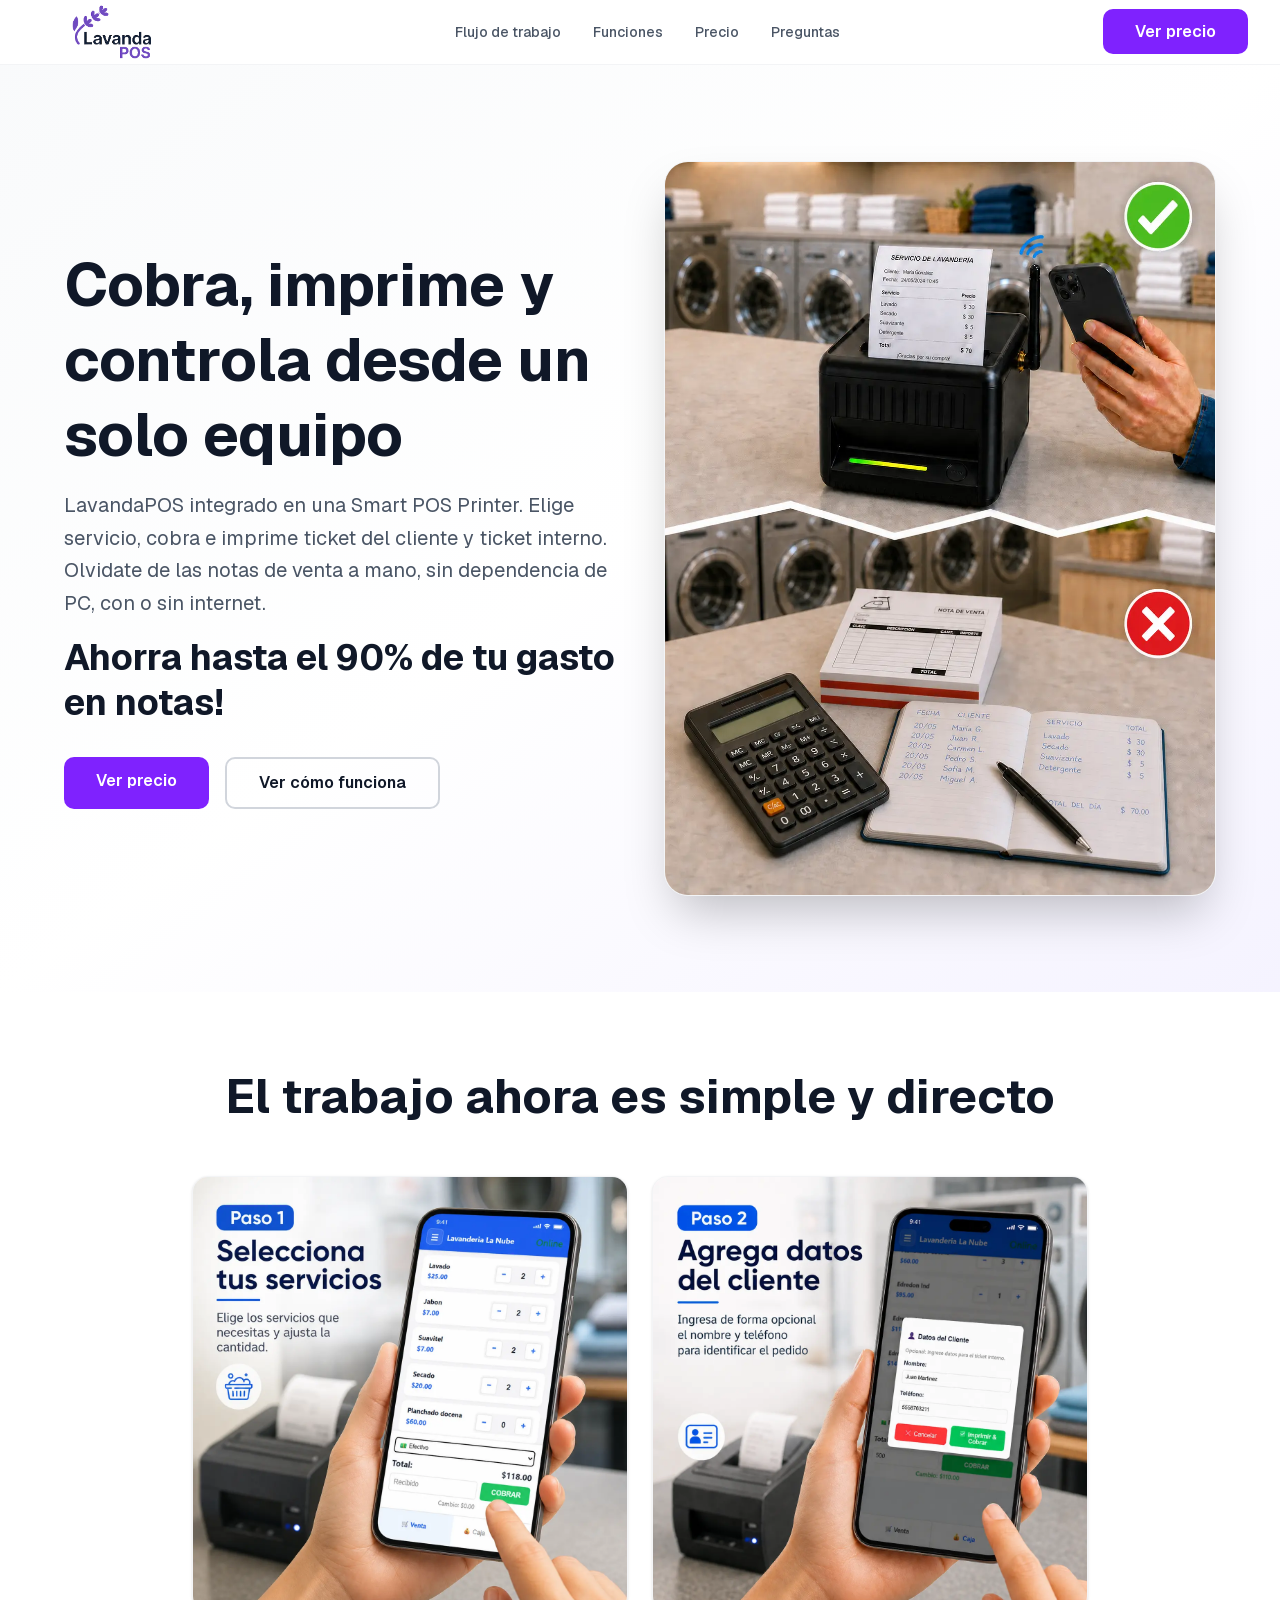
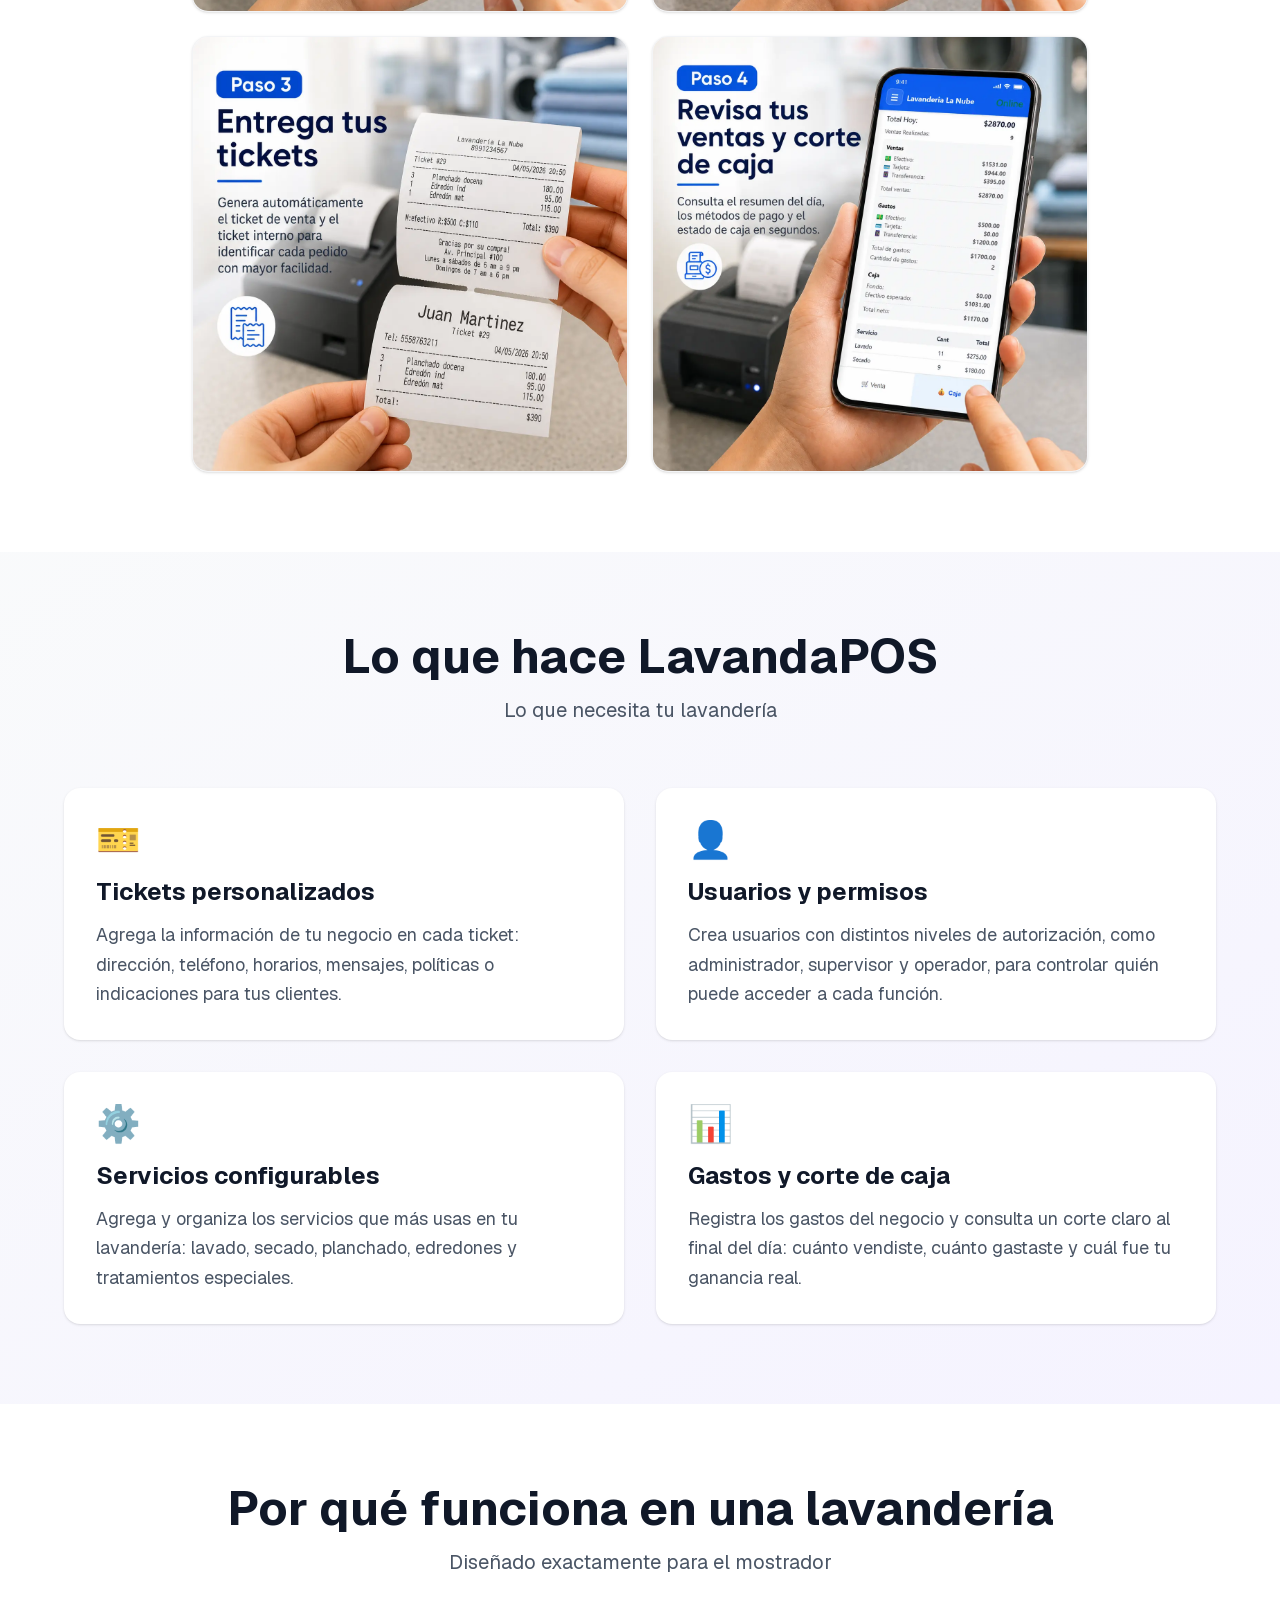
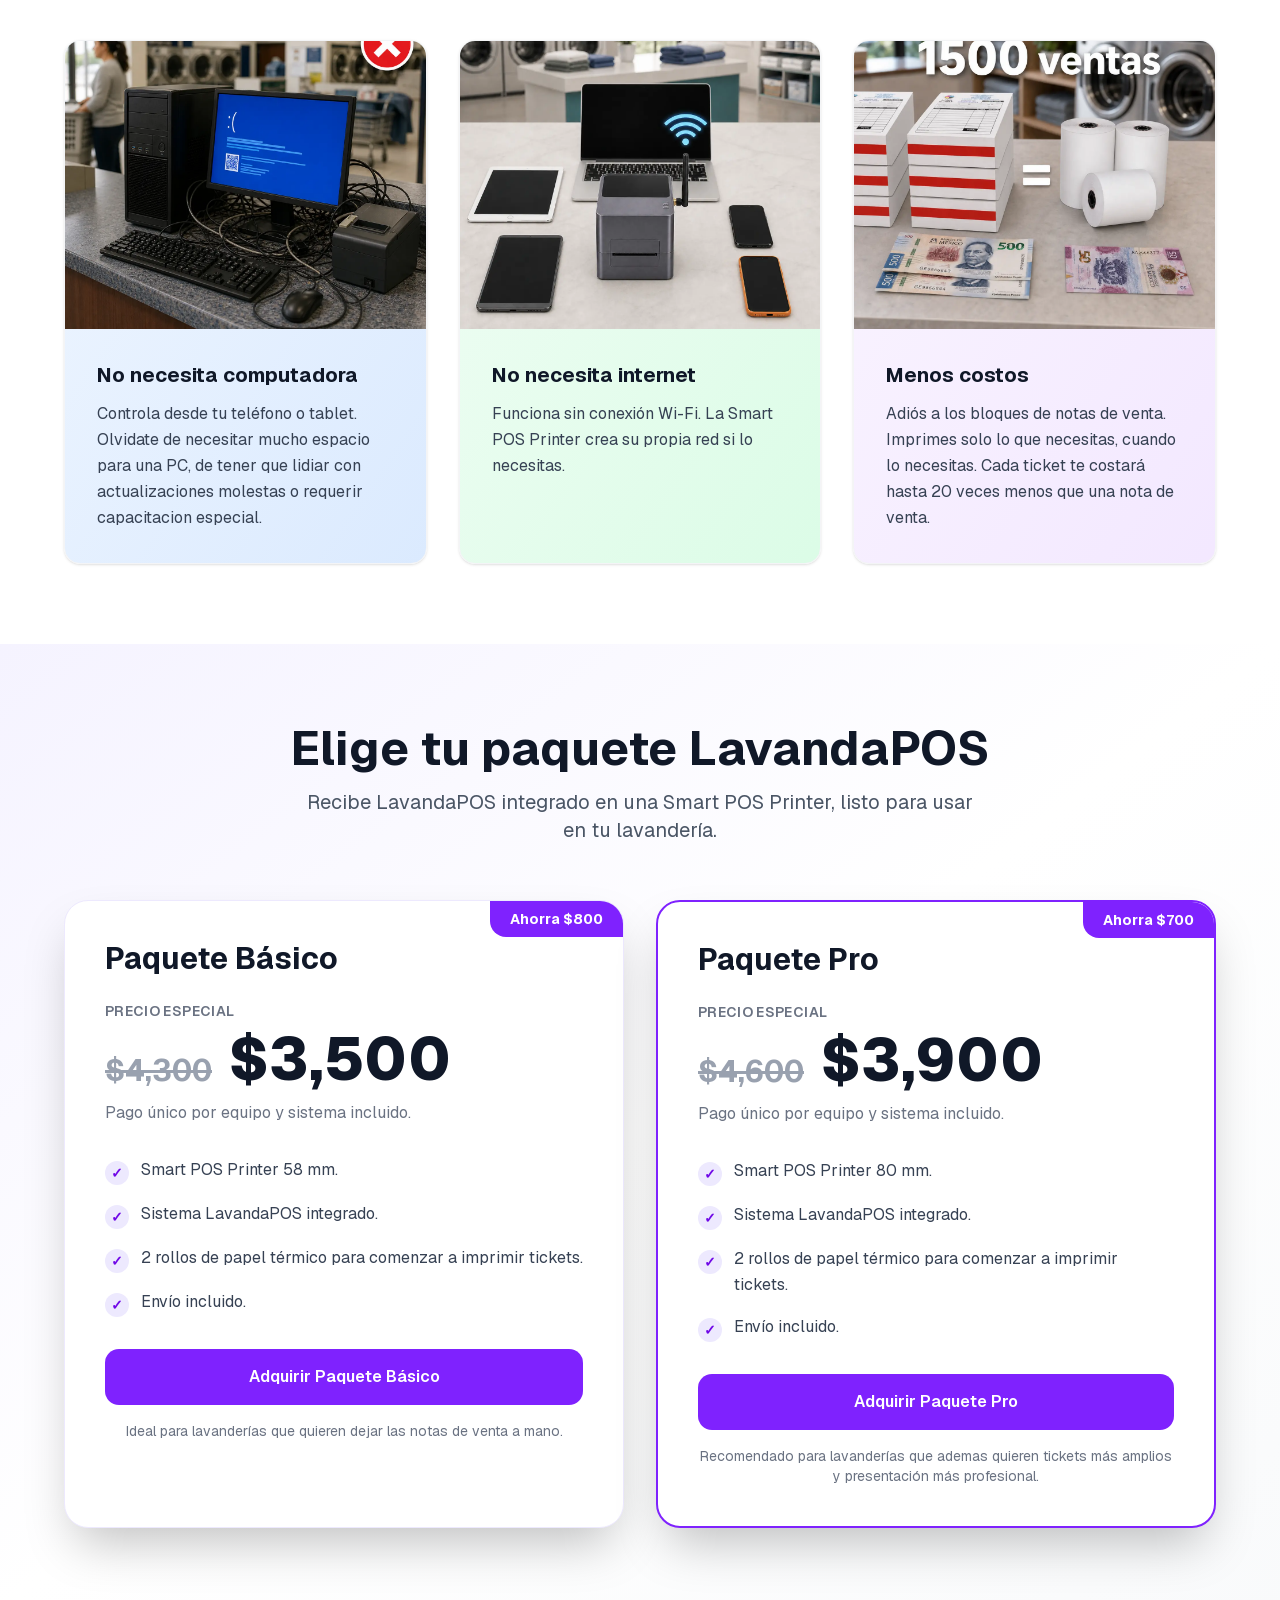
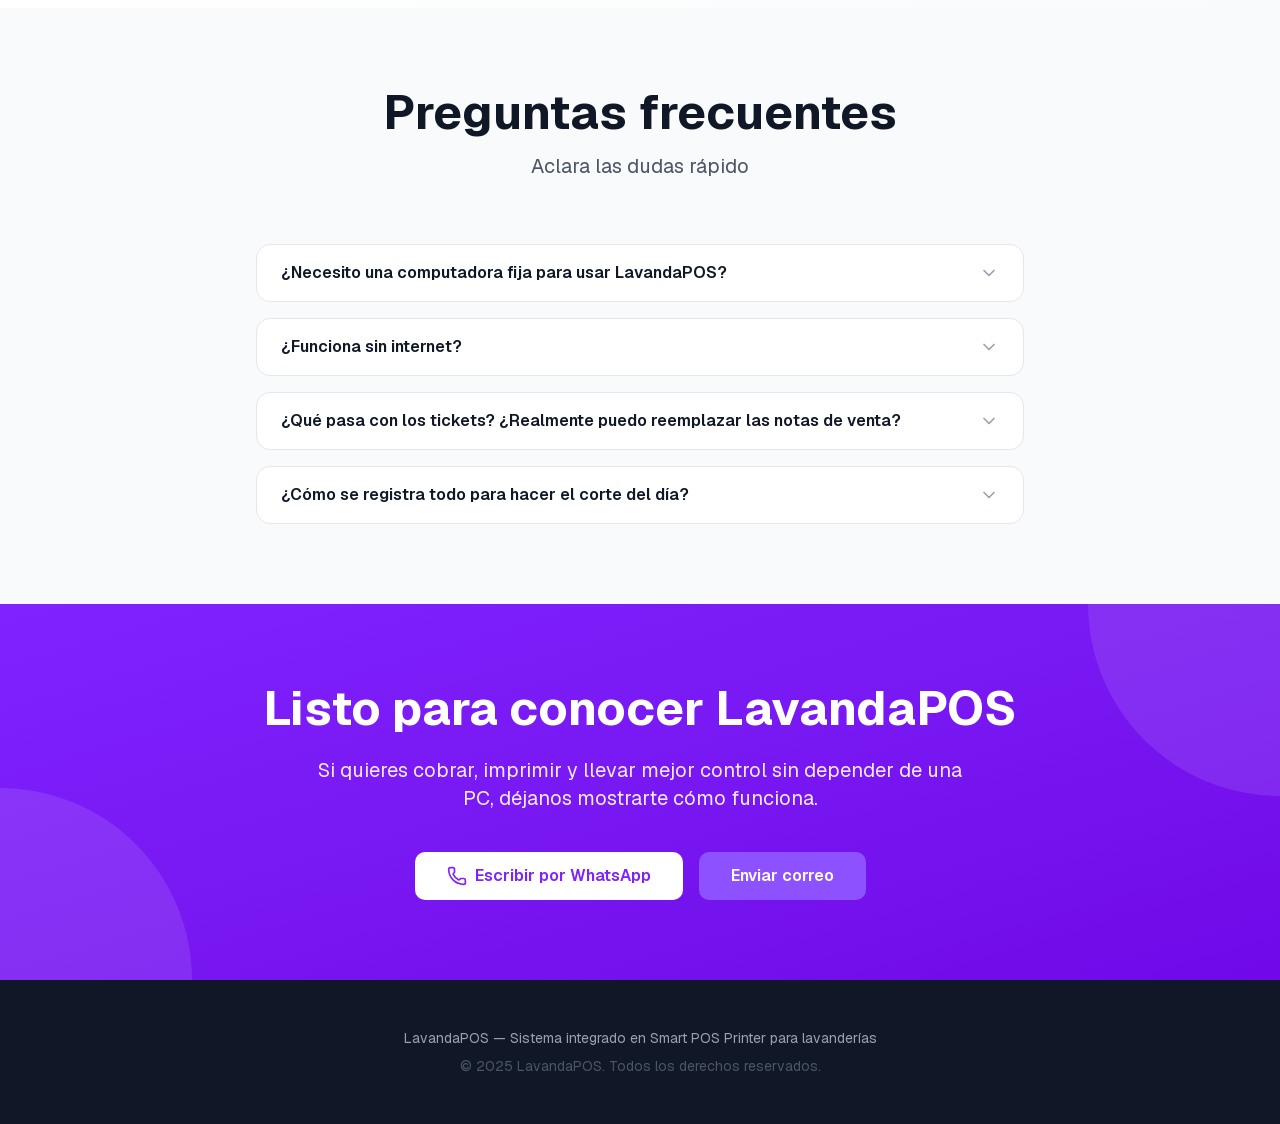
==== commit ed18d990: "Actualizar landing LavandaPOS" ====
--- a/index.html
+++ b/index.html
@@ -1 +1 @@
-<!DOCTYPE html><html lang="es"><head><meta charSet="utf-8"/><meta name="viewport" content="width=device-width, initial-scale=1"/><link rel="preload" href="/_next/static/media/797e433ab948586e-s.p.08e28id.o-okb.woff2" as="font" crossorigin="" type="font/woff2"/><link rel="preload" href="/_next/static/media/caa3a2e1cccd8315-s.p.09~u27dqhyhd6.woff2" as="font" crossorigin="" type="font/woff2"/><link rel="preload" as="image" href="/logo.png"/><link rel="preload" as="image" href="/images/hero/hero.webp"/><link rel="stylesheet" href="/_next/static/chunks/06bzxzryt-_r5.css" data-precedence="next"/><link rel="stylesheet" href="/_next/static/chunks/0-.twwxde4e9z.css" data-precedence="next"/><link rel="preload" as="script" fetchPriority="low" href="/_next/static/chunks/07lozsgju3lu_.js"/><script src="/_next/static/chunks/04l089cfgosm3.js" async=""></script><script src="/_next/static/chunks/08hnmdx~uuga8.js" async=""></script><script src="/_next/static/chunks/094kycuwsu0-9.js" async=""></script><script src="/_next/static/chunks/turbopack-0iu_th~7he61-.js" async=""></script><script src="/_next/static/chunks/10h-zyzy3f6y3.js" async=""></script><script src="/_next/static/chunks/0ri8i~ri~8wh3.js" async=""></script><script src="/_next/static/chunks/11v9abw3jfo1k.js" async=""></script><meta name="next-size-adjust" content=""/><title>LavandaPOS | Smart POS Printer para Lavanderías</title><meta name="description" content="LavandaPOS: sistema integrado para lavanderías que cobra, imprime y controla desde cualquier dispositivo, con o sin internet. Sin dependencia de PC."/><meta name="generator" content="v0.app"/><meta name="keywords" content="POS,lavandería,sistema de cobro,smart printer,control de negocio"/><meta property="og:title" content="LavandaPOS | Smart POS Printer para Lavanderías"/><meta property="og:description" content="Sistema integrado para lavanderías que cobra, imprime y controla desde cualquier dispositivo"/><meta property="og:type" content="website"/><meta name="twitter:card" content="summary"/><meta name="twitter:title" content="LavandaPOS | Smart POS Printer para Lavanderías"/><meta name="twitter:description" content="Sistema integrado para lavanderías que cobra, imprime y controla desde cualquier dispositivo"/><link rel="icon" href="/icon-light-32x32.png" media="(prefers-color-scheme: light)"/><link rel="icon" href="/icon-dark-32x32.png" media="(prefers-color-scheme: dark)"/><link rel="icon" href="/icon.svg" type="image/svg+xml"/><link rel="apple-touch-icon" href="/apple-icon.png"/><script src="/_next/static/chunks/03~yq9q893hmn.js" noModule=""></script></head><body class="font-sans antialiased"><div hidden=""><!--$--><!--/$--></div><div class="jsx-e1d1860be78fc4d8 min-h-screen bg-white text-gray-900"><input id="mobile-menu-toggle" type="checkbox" aria-hidden="true" tabindex="-1" class="jsx-e1d1860be78fc4d8 peer fixed left-0 top-0 h-px w-px opacity-0 pointer-events-none"/><header class="jsx-e1d1860be78fc4d8 sticky top-0 z-50 bg-white/95 backdrop-blur-sm border-b border-gray-100"><div class="jsx-e1d1860be78fc4d8 max-w-7xl mx-auto px-4 sm:px-6 lg:px-8"><div class="jsx-e1d1860be78fc4d8 flex items-center justify-between h-16"><div class="jsx-e1d1860be78fc4d8 flex items-center gap-2 -ml-10 sm:ml-0"><div class="jsx-e1d1860be78fc4d8 relative h-14 w-40"><img alt="Logo de LavandaPOS" width="220" height="80" decoding="async" data-nimg="1" class="h-full w-full object-contain" style="color:transparent" src="/logo.png"/></div></div><nav class="jsx-e1d1860be78fc4d8 hidden md:flex items-center gap-8"><a href="#flujo" class="jsx-e1d1860be78fc4d8 text-sm text-gray-600 hover:text-gray-900 font-medium">Flujo de trabajo</a><a href="#caracteristicas" class="jsx-e1d1860be78fc4d8 text-sm text-gray-600 hover:text-gray-900 font-medium">Funciones</a><a href="#precio" class="jsx-e1d1860be78fc4d8 text-sm text-gray-600 hover:text-gray-900 font-medium">Precio</a><a href="#preguntas" class="jsx-e1d1860be78fc4d8 text-sm text-gray-600 hover:text-gray-900 font-medium">Preguntas</a></nav><div class="jsx-e1d1860be78fc4d8 hidden md:block"><a href="#precio" class="jsx-e1d1860be78fc4d8 bg-violet-600 hover:bg-violet-700 text-white px-8 py-3 rounded-lg font-semibold transition-colors text-center">Ver precio</a></div><div class="jsx-e1d1860be78fc4d8 md:hidden"><label for="mobile-menu-toggle" aria-label="Abrir menú" class="jsx-e1d1860be78fc4d8 inline-flex h-10 w-10 cursor-pointer items-center justify-center rounded-lg border border-gray-200 bg-white text-gray-900 hover:bg-gray-50"><svg xmlns="http://www.w3.org/2000/svg" width="22" height="22" viewBox="0 0 24 24" fill="none" stroke="currentColor" stroke-width="2" stroke-linecap="round" stroke-linejoin="round" class="lucide lucide-menu" aria-hidden="true"><path d="M4 5h16"></path><path d="M4 12h16"></path><path d="M4 19h16"></path></svg></label></div></div></div></header><div class="jsx-e1d1860be78fc4d8 hidden peer-checked:block md:hidden"><label for="mobile-menu-toggle" aria-label="Cerrar menú móvil" class="jsx-e1d1860be78fc4d8 fixed inset-0 z-[90] block cursor-pointer bg-black/20"></label><nav id="mobile-menu" aria-label="Menú móvil" class="jsx-e1d1860be78fc4d8 fixed left-4 right-4 top-20 z-[100] overflow-hidden rounded-2xl border border-gray-200 bg-white shadow-2xl"><div class="jsx-e1d1860be78fc4d8 flex items-center justify-between border-b border-gray-100 px-5 py-4"><span class="jsx-e1d1860be78fc4d8 text-sm font-semibold text-gray-900">Menú</span><label for="mobile-menu-toggle" aria-label="Cerrar menú" class="jsx-e1d1860be78fc4d8 inline-flex h-9 w-9 cursor-pointer items-center justify-center rounded-lg bg-gray-100 text-gray-700 hover:bg-gray-200"><svg xmlns="http://www.w3.org/2000/svg" width="20" height="20" viewBox="0 0 24 24" fill="none" stroke="currentColor" stroke-width="2" stroke-linecap="round" stroke-linejoin="round" class="lucide lucide-x" aria-hidden="true"><path d="M18 6 6 18"></path><path d="m6 6 12 12"></path></svg></label></div><a href="#flujo" class="jsx-e1d1860be78fc4d8 block px-5 py-4 text-sm font-medium text-gray-700 hover:bg-gray-50">Flujo de trabajo</a><a href="#caracteristicas" class="jsx-e1d1860be78fc4d8 block px-5 py-4 text-sm font-medium text-gray-700 hover:bg-gray-50">Funciones</a><a href="#precio" class="jsx-e1d1860be78fc4d8 block px-5 py-4 text-sm font-medium text-gray-700 hover:bg-gray-50">Precio</a><a href="#preguntas" class="jsx-e1d1860be78fc4d8 block px-5 py-4 text-sm font-medium text-gray-700 hover:bg-gray-50">Preguntas</a><a href="#contacto" class="jsx-e1d1860be78fc4d8 block px-5 py-4 text-sm font-semibold text-white bg-violet-600 hover:bg-violet-700">Solicitar demo</a></nav></div><section class="jsx-e1d1860be78fc4d8 relative overflow-hidden bg-gradient-to-br from-gray-50 via-white to-violet-50 py-20 md:py-24 px-4 sm:px-6 lg:px-8"><div class="jsx-e1d1860be78fc4d8 max-w-6xl mx-auto"><div class="jsx-e1d1860be78fc4d8 grid md:grid-cols-2 gap-12 items-center"><div class="jsx-e1d1860be78fc4d8 space-y-8"><div class="jsx-e1d1860be78fc4d8 space-y-4"><h1 class="jsx-e1d1860be78fc4d8 text-5xl md:text-6xl font-bold text-gray-900 leading-tight">Cobra, imprime y controla desde un solo equipo</h1><p class="jsx-e1d1860be78fc4d8 text-xl text-gray-600 leading-relaxed">LavandaPOS integrado en una Smart POS Printer. Elige servicio, cobra e imprime ticket del cliente y ticket interno. Olvidate de las notas de venta a mano, sin dependencia de PC, con o sin internet.</p><h1 class="jsx-e1d1860be78fc4d8 text-5xl md:text-4xl font-bold text-gray-900 leading-tight">Ahorra hasta el 90% de tu gasto en notas!</h1></div><div class="jsx-e1d1860be78fc4d8 flex flex-col sm:flex-row gap-4"><a href="#contacto" class="jsx-e1d1860be78fc4d8 bg-violet-600 hover:bg-violet-700 text-white px-8 py-3 rounded-lg font-semibold transition-colors text-center">Ver precio</a><a href="#flujo" class="jsx-e1d1860be78fc4d8 border-2 border-gray-300 hover:border-violet-600 text-gray-900 px-8 py-3 rounded-lg font-semibold transition-colors text-center">Ver cómo funciona</a></div></div><div class="jsx-e1d1860be78fc4d8 relative"><div class="jsx-e1d1860be78fc4d8 relative overflow-hidden rounded-3xl shadow-2xl bg-white border border-gray-100"><img alt="LavandaPOS integrado en una Smart POS Printer para lavanderías" width="900" height="720" decoding="async" data-nimg="1" class="w-full h-auto object-contain" style="color:transparent" src="/images/hero/hero.webp"/></div></div></div></div></section><section id="flujo" class="jsx-e1d1860be78fc4d8 py-20 px-4 sm:px-6 lg:px-8 bg-white"><div class="jsx-e1d1860be78fc4d8 max-w-6xl mx-auto"><div class="jsx-e1d1860be78fc4d8 text-center mb-14"><h2 class="jsx-e1d1860be78fc4d8 text-4xl md:text-5xl font-bold text-gray-900 mb-4">El trabajo ahora es simple y directo</h2></div><div class="jsx-e1d1860be78fc4d8 grid sm:grid-cols-2 lg:grid-cols-2 gap-6 max-w-4xl mx-auto"><div class="jsx-e1d1860be78fc4d8 overflow-hidden rounded-2xl bg-white border border-gray-100 shadow-sm hover:shadow-lg transition-shadow"><img alt="Selección de servicios configurados en LavandaPOS" loading="lazy" width="900" height="1100" decoding="async" data-nimg="1" class="w-full h-auto block" style="color:transparent" src="/images/sections/paso1.webp"/></div><div class="jsx-e1d1860be78fc4d8 overflow-hidden rounded-2xl bg-white border border-gray-100 shadow-sm hover:shadow-lg transition-shadow"><img alt="Registro opcional de nombre y teléfono del cliente" loading="lazy" width="900" height="1100" decoding="async" data-nimg="1" class="w-full h-auto block" style="color:transparent" src="/images/sections/paso2.webp"/></div><div class="jsx-e1d1860be78fc4d8 overflow-hidden rounded-2xl bg-white border border-gray-100 shadow-sm hover:shadow-lg transition-shadow"><img alt="Impresión de ticket para cliente y ticket interno" loading="lazy" width="900" height="1100" decoding="async" data-nimg="1" class="w-full h-auto block" style="color:transparent" src="/images/sections/paso3.webp"/></div><div class="jsx-e1d1860be78fc4d8 overflow-hidden rounded-2xl bg-white border border-gray-100 shadow-sm hover:shadow-lg transition-shadow"><img alt="Resumen diario de ventas gastos y cortes en LavandaPOS" loading="lazy" width="900" height="1100" decoding="async" data-nimg="1" class="w-full h-auto block" style="color:transparent" src="/images/sections/paso4.webp"/></div></div></div></section><section id="caracteristicas" class="jsx-e1d1860be78fc4d8 py-20 px-4 sm:px-6 lg:px-8 bg-gradient-to-br from-gray-50 to-violet-50"><div class="jsx-e1d1860be78fc4d8 max-w-6xl mx-auto"><div class="jsx-e1d1860be78fc4d8 text-center mb-16"><h2 class="jsx-e1d1860be78fc4d8 text-4xl md:text-5xl font-bold text-gray-900 mb-4">Lo que hace LavandaPOS</h2><p class="jsx-e1d1860be78fc4d8 text-xl text-gray-600">Lo que necesita tu lavandería</p></div><div class="jsx-e1d1860be78fc4d8 grid md:grid-cols-2 gap-8"><div class="jsx-e1d1860be78fc4d8 bg-white rounded-2xl p-8 shadow-sm hover:shadow-lg transition-shadow"><div class="jsx-e1d1860be78fc4d8 text-4xl mb-4">🎫</div><h3 class="jsx-e1d1860be78fc4d8 text-2xl font-bold text-gray-900 mb-3">Tickets personalizados</h3><p class="jsx-e1d1860be78fc4d8 text-gray-600 text-lg leading-relaxed">Agrega la información de tu negocio en cada ticket: dirección, teléfono, horarios, mensajes, políticas o indicaciones para tus clientes.</p></div><div class="jsx-e1d1860be78fc4d8 bg-white rounded-2xl p-8 shadow-sm hover:shadow-lg transition-shadow"><div class="jsx-e1d1860be78fc4d8 text-4xl mb-4">👤</div><h3 class="jsx-e1d1860be78fc4d8 text-2xl font-bold text-gray-900 mb-3">Usuarios y permisos</h3><p class="jsx-e1d1860be78fc4d8 text-gray-600 text-lg leading-relaxed">Crea usuarios con distintos niveles de autorización, como administrador, supervisor y operador, para controlar quién puede acceder a cada función.</p></div><div class="jsx-e1d1860be78fc4d8 bg-white rounded-2xl p-8 shadow-sm hover:shadow-lg transition-shadow"><div class="jsx-e1d1860be78fc4d8 text-4xl mb-4">⚙️</div><h3 class="jsx-e1d1860be78fc4d8 text-2xl font-bold text-gray-900 mb-3">Servicios configurables</h3><p class="jsx-e1d1860be78fc4d8 text-gray-600 text-lg leading-relaxed">Agrega y organiza los servicios que más usas en tu lavandería: lavado, secado, planchado, edredones y tratamientos especiales.</p></div><div class="jsx-e1d1860be78fc4d8 bg-white rounded-2xl p-8 shadow-sm hover:shadow-lg transition-shadow"><div class="jsx-e1d1860be78fc4d8 text-4xl mb-4">📊</div><h3 class="jsx-e1d1860be78fc4d8 text-2xl font-bold text-gray-900 mb-3">Gastos y corte de caja</h3><p class="jsx-e1d1860be78fc4d8 text-gray-600 text-lg leading-relaxed">Registra los gastos del negocio y consulta un corte claro al final del día: cuánto vendiste, cuánto gastaste y cuál fue tu ganancia real.</p></div></div></div></section><section class="jsx-e1d1860be78fc4d8 py-20 px-4 sm:px-6 lg:px-8 bg-white"><div class="jsx-e1d1860be78fc4d8 max-w-6xl mx-auto"><div class="jsx-e1d1860be78fc4d8 text-center mb-16"><h2 class="jsx-e1d1860be78fc4d8 text-4xl md:text-5xl font-bold text-gray-900 mb-4">Por qué funciona en una lavandería</h2><p class="jsx-e1d1860be78fc4d8 text-xl text-gray-600">Diseñado exactamente para el mostrador</p></div><div class="jsx-e1d1860be78fc4d8 grid md:grid-cols-3 gap-8"><div class="jsx-e1d1860be78fc4d8 bg-gradient-to-br from-blue-50 to-blue-100 rounded-2xl overflow-hidden border border-gray-100 shadow-sm hover:shadow-lg transition-shadow"><div class="jsx-e1d1860be78fc4d8 relative h-72 md:h-64 lg:h-72 bg-white"><img alt="LavandaPOS funcionando sin computadora instalada" loading="lazy" decoding="async" data-nimg="fill" class="object-cover" style="position:absolute;height:100%;width:100%;left:0;top:0;right:0;bottom:0;color:transparent" src="/images/product/pc.webp"/></div><div class="jsx-e1d1860be78fc4d8 p-8"><h3 class="jsx-e1d1860be78fc4d8 text-xl font-bold text-gray-900 mb-3">No necesita computadora</h3><p class="jsx-e1d1860be78fc4d8 text-gray-700 leading-relaxed">Controla desde tu teléfono o tablet. Olvidate de necesitar mucho espacio para una PC, de tener que lidiar con actualizaciones molestas o requerir capacitacion especial.</p></div></div><div class="jsx-e1d1860be78fc4d8 bg-gradient-to-br from-green-50 to-green-100 rounded-2xl overflow-hidden border border-gray-100 shadow-sm hover:shadow-lg transition-shadow"><div class="jsx-e1d1860be78fc4d8 relative h-72 md:h-64 lg:h-72 bg-white"><img alt="Smart POS Printer funcionando con o sin internet" loading="lazy" decoding="async" data-nimg="fill" class="object-cover" style="position:absolute;height:100%;width:100%;left:0;top:0;right:0;bottom:0;color:transparent" src="/images/product/all1.webp"/></div><div class="jsx-e1d1860be78fc4d8 p-8"><h3 class="jsx-e1d1860be78fc4d8 text-xl font-bold text-gray-900 mb-3">No necesita internet</h3><p class="jsx-e1d1860be78fc4d8 text-gray-700 leading-relaxed">Funciona sin conexión Wi-Fi. La Smart POS Printer crea su propia red si lo necesitas.</p></div></div><div class="jsx-e1d1860be78fc4d8 bg-gradient-to-br from-purple-50 to-purple-100 rounded-2xl overflow-hidden border border-gray-100 shadow-sm hover:shadow-lg transition-shadow"><div class="jsx-e1d1860be78fc4d8 relative h-72 md:h-64 lg:h-72 bg-white"><img alt="Comparación entre notas de venta y tickets térmicos" loading="lazy" decoding="async" data-nimg="fill" class="object-cover" style="position:absolute;height:100%;width:100%;left:0;top:0;right:0;bottom:0;color:transparent" src="/images/product/notas.webp"/></div><div class="jsx-e1d1860be78fc4d8 p-8"><h3 class="jsx-e1d1860be78fc4d8 text-xl font-bold text-gray-900 mb-3">Menos costos</h3><p class="jsx-e1d1860be78fc4d8 text-gray-700 leading-relaxed">Adiós a los bloques de notas de venta. Imprimes solo lo que necesitas, cuando lo necesitas. Cada ticket te costará hasta 20 veces menos que una nota de venta.</p></div></div></div></div></section><section id="precio" class="jsx-e1d1860be78fc4d8 py-20 px-4 sm:px-6 lg:px-8 bg-gradient-to-br from-violet-50 via-white to-gray-50"><div class="jsx-e1d1860be78fc4d8 max-w-6xl mx-auto"><div class="jsx-e1d1860be78fc4d8 text-center mb-14"><h2 class="jsx-e1d1860be78fc4d8 text-4xl md:text-5xl font-bold text-gray-900 mb-4">Elige tu paquete LavandaPOS</h2><p class="jsx-e1d1860be78fc4d8 text-xl text-gray-600 max-w-2xl mx-auto">Recibe LavandaPOS integrado en una Smart POS Printer, listo para usar en tu lavandería.</p></div><div class="jsx-e1d1860be78fc4d8 grid gap-8 lg:grid-cols-2"><div class="jsx-e1d1860be78fc4d8 relative overflow-hidden rounded-3xl border border-violet-100 bg-white shadow-2xl"><div class="jsx-e1d1860be78fc4d8 absolute top-0 right-0 bg-violet-600 text-white text-sm font-bold px-5 py-2 rounded-bl-2xl">Ahorra $800</div><div class="jsx-e1d1860be78fc4d8 p-8 md:p-10"><div class="jsx-e1d1860be78fc4d8 mb-8"><h3 class="jsx-e1d1860be78fc4d8 text-3xl font-bold text-gray-900 mb-6">Paquete Básico</h3><p class="jsx-e1d1860be78fc4d8 text-sm font-semibold uppercase tracking-wide text-gray-500 mb-2">Precio especial</p><div class="jsx-e1d1860be78fc4d8 flex flex-wrap items-end gap-4"><span class="jsx-e1d1860be78fc4d8 text-2xl md:text-3xl font-bold text-gray-400 line-through">$4,300</span><span class="jsx-e1d1860be78fc4d8 text-5xl md:text-6xl font-extrabold text-gray-900 leading-none">$3,500</span></div><p class="jsx-e1d1860be78fc4d8 text-gray-500 mt-3">Pago único por equipo y sistema incluido.</p></div><div class="jsx-e1d1860be78fc4d8 space-y-4 mb-8"><div class="jsx-e1d1860be78fc4d8 flex items-start gap-3"><span class="jsx-e1d1860be78fc4d8 mt-1 flex h-6 w-6 shrink-0 items-center justify-center rounded-full bg-violet-100 text-sm font-bold text-violet-700">✓</span><p class="jsx-e1d1860be78fc4d8 text-gray-700 leading-relaxed">Smart POS Printer 58 mm.</p></div><div class="jsx-e1d1860be78fc4d8 flex items-start gap-3"><span class="jsx-e1d1860be78fc4d8 mt-1 flex h-6 w-6 shrink-0 items-center justify-center rounded-full bg-violet-100 text-sm font-bold text-violet-700">✓</span><p class="jsx-e1d1860be78fc4d8 text-gray-700 leading-relaxed">Sistema LavandaPOS integrado.</p></div><div class="jsx-e1d1860be78fc4d8 flex items-start gap-3"><span class="jsx-e1d1860be78fc4d8 mt-1 flex h-6 w-6 shrink-0 items-center justify-center rounded-full bg-violet-100 text-sm font-bold text-violet-700">✓</span><p class="jsx-e1d1860be78fc4d8 text-gray-700 leading-relaxed">2 rollos de papel térmico para comenzar a imprimir tickets.</p></div><div class="jsx-e1d1860be78fc4d8 flex items-start gap-3"><span class="jsx-e1d1860be78fc4d8 mt-1 flex h-6 w-6 shrink-0 items-center justify-center rounded-full bg-violet-100 text-sm font-bold text-violet-700">✓</span><p class="jsx-e1d1860be78fc4d8 text-gray-700 leading-relaxed">Envío incluido.</p></div></div><a href="https://api.whatsapp.com/send/?phone=%2B525537204997&amp;text=%C2%BFHola%20quiero%20adquirir%20el%20Paquete%20B%C3%A1sico%20de%20LavandaPOS%2C%20c%C3%B3mo%20es%20el%20proceso%20de%20pago%3F&amp;type=phone_number&amp;app_absent=0" target="_blank" rel="noopener noreferrer" class="jsx-e1d1860be78fc4d8 block w-full rounded-xl bg-violet-600 px-8 py-4 text-center font-semibold text-white transition-colors hover:bg-violet-700">Contratar Paquete Básico</a><p class="jsx-e1d1860be78fc4d8 text-center text-sm text-gray-500 mt-4">Ideal para lavanderías que quieren dejar las notas de venta a mano.</p></div></div><div class="jsx-e1d1860be78fc4d8 relative overflow-hidden rounded-3xl border-2 border-violet-600 bg-white shadow-2xl"><div class="jsx-e1d1860be78fc4d8 absolute top-0 right-0 bg-violet-600 text-white text-sm font-bold px-5 py-2 rounded-bl-2xl">Ahorra $700</div><div class="jsx-e1d1860be78fc4d8 p-8 md:p-10"><div class="jsx-e1d1860be78fc4d8 mb-8"><h3 class="jsx-e1d1860be78fc4d8 text-3xl font-bold text-gray-900 mb-6">Paquete Pro</h3><p class="jsx-e1d1860be78fc4d8 text-sm font-semibold uppercase tracking-wide text-gray-500 mb-2">Precio especial</p><div class="jsx-e1d1860be78fc4d8 flex flex-wrap items-end gap-4"><span class="jsx-e1d1860be78fc4d8 text-2xl md:text-3xl font-bold text-gray-400 line-through">$4,600</span><span class="jsx-e1d1860be78fc4d8 text-5xl md:text-6xl font-extrabold text-gray-900 leading-none">$3,900</span></div><p class="jsx-e1d1860be78fc4d8 text-gray-500 mt-3">Pago único por equipo y sistema incluido.</p></div><div class="jsx-e1d1860be78fc4d8 space-y-4 mb-8"><div class="jsx-e1d1860be78fc4d8 flex items-start gap-3"><span class="jsx-e1d1860be78fc4d8 mt-1 flex h-6 w-6 shrink-0 items-center justify-center rounded-full bg-violet-100 text-sm font-bold text-violet-700">✓</span><p class="jsx-e1d1860be78fc4d8 text-gray-700 leading-relaxed">Smart POS Printer 80 mm.</p></div><div class="jsx-e1d1860be78fc4d8 flex items-start gap-3"><span class="jsx-e1d1860be78fc4d8 mt-1 flex h-6 w-6 shrink-0 items-center justify-center rounded-full bg-violet-100 text-sm font-bold text-violet-700">✓</span><p class="jsx-e1d1860be78fc4d8 text-gray-700 leading-relaxed">Sistema LavandaPOS integrado.</p></div><div class="jsx-e1d1860be78fc4d8 flex items-start gap-3"><span class="jsx-e1d1860be78fc4d8 mt-1 flex h-6 w-6 shrink-0 items-center justify-center rounded-full bg-violet-100 text-sm font-bold text-violet-700">✓</span><p class="jsx-e1d1860be78fc4d8 text-gray-700 leading-relaxed">2 rollos de papel térmico para comenzar a imprimir tickets.</p></div><div class="jsx-e1d1860be78fc4d8 flex items-start gap-3"><span class="jsx-e1d1860be78fc4d8 mt-1 flex h-6 w-6 shrink-0 items-center justify-center rounded-full bg-violet-100 text-sm font-bold text-violet-700">✓</span><p class="jsx-e1d1860be78fc4d8 text-gray-700 leading-relaxed">Envío incluido.</p></div></div><a href="https://api.whatsapp.com/send/?phone=%2B525537204997&amp;text=%C2%BFHola%20quiero%20adquirir%20el%20Paquete%20Pro%20de%20LavandaPOS%2C%20c%C3%B3mo%20es%20el%20proceso%20de%20pago%3F&amp;type=phone_number&amp;app_absent=0" target="_blank" rel="noopener noreferrer" class="jsx-e1d1860be78fc4d8 block w-full rounded-xl bg-violet-600 px-8 py-4 text-center font-semibold text-white transition-colors hover:bg-violet-700">Contratar Paquete Pro</a><p class="jsx-e1d1860be78fc4d8 text-center text-sm text-gray-500 mt-4">Recomendado para lavanderías que ademas quieren tickets más amplios y presentación más profesional.</p></div></div></div></div></section><section id="preguntas" class="jsx-e1d1860be78fc4d8 py-20 px-4 sm:px-6 lg:px-8 bg-gray-50"><div class="jsx-e1d1860be78fc4d8 max-w-3xl mx-auto"><div class="jsx-e1d1860be78fc4d8 text-center mb-16"><h2 class="jsx-e1d1860be78fc4d8 text-4xl md:text-5xl font-bold text-gray-900 mb-4">Preguntas frecuentes</h2><p class="jsx-e1d1860be78fc4d8 text-xl text-gray-600">Aclara las dudas rápido</p></div><div class="jsx-e1d1860be78fc4d8 space-y-4"><details class="jsx-e1d1860be78fc4d8 group bg-white rounded-xl border border-gray-200 overflow-hidden"><summary class="jsx-e1d1860be78fc4d8 list-none cursor-pointer select-none px-6 py-4 font-semibold text-gray-900 hover:bg-gray-50 transition-colors flex items-center justify-between gap-4 [&amp;::-webkit-details-marker]:hidden"><span class="jsx-e1d1860be78fc4d8">¿Necesito una computadora fija para usar LavandaPOS?</span><svg xmlns="http://www.w3.org/2000/svg" width="20" height="20" viewBox="0 0 24 24" fill="none" stroke="currentColor" stroke-width="2" stroke-linecap="round" stroke-linejoin="round" class="lucide lucide-chevron-down shrink-0 text-gray-400 transition-transform group-open:rotate-180" aria-hidden="true"><path d="m6 9 6 6 6-6"></path></svg></summary><div class="jsx-e1d1860be78fc4d8 px-6 py-4 bg-gray-50 border-t border-gray-200 text-gray-600 leading-relaxed">No. La Smart POS Printer incluye LavandaPOS integrado. La enciendes, te conectas desde tu celular, tablet o cualquier computadora, y empiezas a cobrar. No ocupa espacio en el mostrador como una PC tradicional.</div></details><details class="jsx-e1d1860be78fc4d8 group bg-white rounded-xl border border-gray-200 overflow-hidden"><summary class="jsx-e1d1860be78fc4d8 list-none cursor-pointer select-none px-6 py-4 font-semibold text-gray-900 hover:bg-gray-50 transition-colors flex items-center justify-between gap-4 [&amp;::-webkit-details-marker]:hidden"><span class="jsx-e1d1860be78fc4d8">¿Funciona sin internet?</span><svg xmlns="http://www.w3.org/2000/svg" width="20" height="20" viewBox="0 0 24 24" fill="none" stroke="currentColor" stroke-width="2" stroke-linecap="round" stroke-linejoin="round" class="lucide lucide-chevron-down shrink-0 text-gray-400 transition-transform group-open:rotate-180" aria-hidden="true"><path d="m6 9 6 6 6-6"></path></svg></summary><div class="jsx-e1d1860be78fc4d8 px-6 py-4 bg-gray-50 border-t border-gray-200 text-gray-600 leading-relaxed">Sí. La Smart POS Printer puede trabajar con o sin Wi-Fi. Si no tienes internet, el equipo crea su propia red para que lo controles desde tu celular o tablet dentro del negocio.</div></details><details class="jsx-e1d1860be78fc4d8 group bg-white rounded-xl border border-gray-200 overflow-hidden"><summary class="jsx-e1d1860be78fc4d8 list-none cursor-pointer select-none px-6 py-4 font-semibold text-gray-900 hover:bg-gray-50 transition-colors flex items-center justify-between gap-4 [&amp;::-webkit-details-marker]:hidden"><span class="jsx-e1d1860be78fc4d8">¿Qué pasa con los tickets? ¿Realmente puedo reemplazar las notas de venta?</span><svg xmlns="http://www.w3.org/2000/svg" width="20" height="20" viewBox="0 0 24 24" fill="none" stroke="currentColor" stroke-width="2" stroke-linecap="round" stroke-linejoin="round" class="lucide lucide-chevron-down shrink-0 text-gray-400 transition-transform group-open:rotate-180" aria-hidden="true"><path d="m6 9 6 6 6-6"></path></svg></summary><div class="jsx-e1d1860be78fc4d8 px-6 py-4 bg-gray-50 border-t border-gray-200 text-gray-600 leading-relaxed">Completamente. Imprimes un ticket para el cliente y otro para tu control interno. Ambos tienen cliente, teléfono y detalle del servicio. Es mucho más práctico que escribir en un block.</div></details><details class="jsx-e1d1860be78fc4d8 group bg-white rounded-xl border border-gray-200 overflow-hidden"><summary class="jsx-e1d1860be78fc4d8 list-none cursor-pointer select-none px-6 py-4 font-semibold text-gray-900 hover:bg-gray-50 transition-colors flex items-center justify-between gap-4 [&amp;::-webkit-details-marker]:hidden"><span class="jsx-e1d1860be78fc4d8">¿Cómo se registra todo para hacer el corte del día?</span><svg xmlns="http://www.w3.org/2000/svg" width="20" height="20" viewBox="0 0 24 24" fill="none" stroke="currentColor" stroke-width="2" stroke-linecap="round" stroke-linejoin="round" class="lucide lucide-chevron-down shrink-0 text-gray-400 transition-transform group-open:rotate-180" aria-hidden="true"><path d="m6 9 6 6 6-6"></path></svg></summary><div class="jsx-e1d1860be78fc4d8 px-6 py-4 bg-gray-50 border-t border-gray-200 text-gray-600 leading-relaxed">Cada venta, gasto y movimiento queda registrado en LavandaPOS. Al final del día ves exactamente cuánto vendiste, cuánto gastaste, y cuál fue tu ganancia real.</div></details></div></div></section><section id="contacto" class="jsx-e1d1860be78fc4d8 relative py-20 px-4 sm:px-6 lg:px-8 bg-gradient-to-br from-violet-600 to-violet-700 text-white overflow-hidden"><div class="jsx-e1d1860be78fc4d8 absolute inset-0 opacity-10"><div class="jsx-e1d1860be78fc4d8 absolute top-0 right-0 w-96 h-96 bg-white rounded-full -mr-48 -mt-48"></div><div class="jsx-e1d1860be78fc4d8 absolute bottom-0 left-0 w-96 h-96 bg-white rounded-full -ml-48 -mb-48"></div></div><div class="jsx-e1d1860be78fc4d8 max-w-4xl mx-auto relative z-10 text-center"><h2 class="jsx-e1d1860be78fc4d8 text-4xl md:text-5xl font-bold mb-6">Listo para conocer LavandaPOS</h2><p class="jsx-e1d1860be78fc4d8 text-xl opacity-90 mb-10 max-w-2xl mx-auto">Si quieres cobrar, imprimir y llevar mejor control sin depender de una PC, déjanos mostrarte cómo funciona.</p><div class="jsx-e1d1860be78fc4d8 flex flex-col sm:flex-row gap-4 justify-center"><a href="https://api.whatsapp.com/send/?phone=%2B525537204997&amp;text=%C2%BFHola%20quiero%20adquirir%20el%20paquete%2C%20como%20es%20el%20proceso%20de%20pago%3F&amp;type=phone_number&amp;app_absent=0" target="_blank" rel="noopener noreferrer" class="jsx-e1d1860be78fc4d8 bg-white hover:bg-gray-100 text-violet-600 px-8 py-3 rounded-lg font-semibold transition-colors flex items-center justify-center gap-2"><svg xmlns="http://www.w3.org/2000/svg" width="20" height="20" viewBox="0 0 24 24" fill="none" stroke="currentColor" stroke-width="2" stroke-linecap="round" stroke-linejoin="round" class="lucide lucide-phone" aria-hidden="true"><path d="M13.832 16.568a1 1 0 0 0 1.213-.303l.355-.465A2 2 0 0 1 17 15h3a2 2 0 0 1 2 2v3a2 2 0 0 1-2 2A18 18 0 0 1 2 4a2 2 0 0 1 2-2h3a2 2 0 0 1 2 2v3a2 2 0 0 1-.8 1.6l-.468.351a1 1 0 0 0-.292 1.233 14 14 0 0 0 6.392 6.384"></path></svg>Escribir por WhatsApp</a><a href="mailto:contacto@lavandapos.com" class="jsx-e1d1860be78fc4d8 bg-violet-500 hover:bg-violet-600 text-white px-8 py-3 rounded-lg font-semibold transition-colors">Enviar correo</a></div></div></section><footer class="jsx-e1d1860be78fc4d8 bg-gray-900 text-gray-400 py-12 px-4 sm:px-6 lg:px-8 text-center text-sm"><p class="jsx-e1d1860be78fc4d8">LavandaPOS — Sistema integrado en Smart POS Printer para lavanderías</p><p class="jsx-e1d1860be78fc4d8 mt-2 text-gray-600">© 2025 LavandaPOS. Todos los derechos reservados.</p></footer></div><!--$--><!--/$--><!--$!--><template data-dgst="BAILOUT_TO_CLIENT_SIDE_RENDERING"></template><!--/$--><script src="/_next/static/chunks/07lozsgju3lu_.js" id="_R_" async=""></script><script>(self.__next_f=self.__next_f||[]).push([0])</script><script>self.__next_f.push([1,"1:\"$Sreact.fragment\"\n2:I[63936,[\"/_next/static/chunks/10h-zyzy3f6y3.js\",\"/_next/static/chunks/0ri8i~ri~8wh3.js\"],\"default\"]\n3:I[3200,[\"/_next/static/chunks/10h-zyzy3f6y3.js\",\"/_next/static/chunks/0ri8i~ri~8wh3.js\"],\"default\"]\n4:I[14444,[\"/_next/static/chunks/10h-zyzy3f6y3.js\",\"/_next/static/chunks/0ri8i~ri~8wh3.js\"],\"Analytics\"]\n5:I[21526,[\"/_next/static/chunks/10h-zyzy3f6y3.js\",\"/_next/static/chunks/0ri8i~ri~8wh3.js\"],\"ClientPageRoot\"]\n6:I[31713,[\"/_next/static/chunks/10h-zyzy3f6y3.js\",\"/_next/static/chunks/0ri8i~ri~8wh3.js\",\"/_next/static/chunks/11v9abw3jfo1k.js\"],\"default\"]\n9:I[40599,[\"/_next/static/chunks/10h-zyzy3f6y3.js\",\"/_next/static/chunks/0ri8i~ri~8wh3.js\"],\"OutletBoundary\"]\na:\"$Sreact.suspense\"\nc:I[40599,[\"/_next/static/chunks/10h-zyzy3f6y3.js\",\"/_next/static/chunks/0ri8i~ri~8wh3.js\"],\"ViewportBoundary\"]\ne:I[40599,[\"/_next/static/chunks/10h-zyzy3f6y3.js\",\"/_next/static/chunks/0ri8i~ri~8wh3.js\"],\"MetadataBoundary\"]\n10:I[27389,[\"/_next/static/chunks/10h-zyzy3f6y3.js\",\"/_next/static/chunks/0ri8i~ri~8wh3.js\"],\"default\",1]\n:HL[\"/_next/static/chunks/06bzxzryt-_r5.css\",\"style\"]\n:HL[\"/_next/static/chunks/0-.twwxde4e9z.css\",\"style\"]\n:HL[\"/_next/static/media/797e433ab948586e-s.p.08e28id.o-okb.woff2\",\"font\",{\"crossOrigin\":\"\",\"type\":\"font/woff2\"}]\n:HL[\"/_next/static/media/caa3a2e1cccd8315-s.p.09~u27dqhyhd6.woff2\",\"font\",{\"crossOrigin\":\"\",\"type\":\"font/woff2\"}]\n"])</script><script>self.__next_f.push([1,"0:{\"P\":null,\"c\":[\"\",\"\"],\"q\":\"\",\"i\":false,\"f\":[[[\"\",{\"children\":[\"__PAGE__\",{}]},\"$undefined\",\"$undefined\",16],[[\"$\",\"$1\",\"c\",{\"children\":[[[\"$\",\"link\",\"0\",{\"rel\":\"stylesheet\",\"href\":\"/_next/static/chunks/06bzxzryt-_r5.css\",\"precedence\":\"next\",\"crossOrigin\":\"$undefined\",\"nonce\":\"$undefined\"}],[\"$\",\"link\",\"1\",{\"rel\":\"stylesheet\",\"href\":\"/_next/static/chunks/0-.twwxde4e9z.css\",\"precedence\":\"next\",\"crossOrigin\":\"$undefined\",\"nonce\":\"$undefined\"}],[\"$\",\"script\",\"script-0\",{\"src\":\"/_next/static/chunks/10h-zyzy3f6y3.js\",\"async\":true,\"nonce\":\"$undefined\"}],[\"$\",\"script\",\"script-1\",{\"src\":\"/_next/static/chunks/0ri8i~ri~8wh3.js\",\"async\":true,\"nonce\":\"$undefined\"}]],[\"$\",\"html\",null,{\"lang\":\"es\",\"children\":[\"$\",\"body\",null,{\"className\":\"font-sans antialiased\",\"children\":[[\"$\",\"$L2\",null,{\"parallelRouterKey\":\"children\",\"error\":\"$undefined\",\"errorStyles\":\"$undefined\",\"errorScripts\":\"$undefined\",\"template\":[\"$\",\"$L3\",null,{}],\"templateStyles\":\"$undefined\",\"templateScripts\":\"$undefined\",\"notFound\":[[[\"$\",\"title\",null,{\"children\":\"404: This page could not be found.\"}],[\"$\",\"div\",null,{\"style\":{\"fontFamily\":\"system-ui,\\\"Segoe UI\\\",Roboto,Helvetica,Arial,sans-serif,\\\"Apple Color Emoji\\\",\\\"Segoe UI Emoji\\\"\",\"height\":\"100vh\",\"textAlign\":\"center\",\"display\":\"flex\",\"flexDirection\":\"column\",\"alignItems\":\"center\",\"justifyContent\":\"center\"},\"children\":[\"$\",\"div\",null,{\"children\":[[\"$\",\"style\",null,{\"dangerouslySetInnerHTML\":{\"__html\":\"body{color:#000;background:#fff;margin:0}.next-error-h1{border-right:1px solid rgba(0,0,0,.3)}@media (prefers-color-scheme:dark){body{color:#fff;background:#000}.next-error-h1{border-right:1px solid rgba(255,255,255,.3)}}\"}}],[\"$\",\"h1\",null,{\"className\":\"next-error-h1\",\"style\":{\"display\":\"inline-block\",\"margin\":\"0 20px 0 0\",\"padding\":\"0 23px 0 0\",\"fontSize\":24,\"fontWeight\":500,\"verticalAlign\":\"top\",\"lineHeight\":\"49px\"},\"children\":404}],[\"$\",\"div\",null,{\"style\":{\"display\":\"inline-block\"},\"children\":[\"$\",\"h2\",null,{\"style\":{\"fontSize\":14,\"fontWeight\":400,\"lineHeight\":\"49px\",\"margin\":0},\"children\":\"This page could not be found.\"}]}]]}]}]],[]],\"forbidden\":\"$undefined\",\"unauthorized\":\"$undefined\"}],[\"$\",\"$L4\",null,{}]]}]}]]}],{\"children\":[[\"$\",\"$1\",\"c\",{\"children\":[[\"$\",\"$L5\",null,{\"Component\":\"$6\",\"serverProvidedParams\":{\"searchParams\":{},\"params\":{},\"promises\":[\"$@7\",\"$@8\"]}}],[[\"$\",\"script\",\"script-0\",{\"src\":\"/_next/static/chunks/11v9abw3jfo1k.js\",\"async\":true,\"nonce\":\"$undefined\"}]],[\"$\",\"$L9\",null,{\"children\":[\"$\",\"$a\",null,{\"name\":\"Next.MetadataOutlet\",\"children\":\"$@b\"}]}]]}],{},null,false,null]},null,false,null],[\"$\",\"$1\",\"h\",{\"children\":[null,[\"$\",\"$Lc\",null,{\"children\":\"$Ld\"}],[\"$\",\"div\",null,{\"hidden\":true,\"children\":[\"$\",\"$Le\",null,{\"children\":[\"$\",\"$a\",null,{\"name\":\"Next.Metadata\",\"children\":\"$Lf\"}]}]}],[\"$\",\"meta\",null,{\"name\":\"next-size-adjust\",\"content\":\"\"}]]}],false]],\"m\":\"$undefined\",\"G\":[\"$10\",[[\"$\",\"link\",\"0\",{\"rel\":\"stylesheet\",\"href\":\"/_next/static/chunks/06bzxzryt-_r5.css\",\"precedence\":\"next\",\"crossOrigin\":\"$undefined\",\"nonce\":\"$undefined\"}],[\"$\",\"link\",\"1\",{\"rel\":\"stylesheet\",\"href\":\"/_next/static/chunks/0-.twwxde4e9z.css\",\"precedence\":\"next\",\"crossOrigin\":\"$undefined\",\"nonce\":\"$undefined\"}]]],\"S\":true,\"h\":null,\"s\":\"$undefined\",\"l\":\"$undefined\",\"p\":\"$undefined\",\"d\":\"$undefined\",\"b\":\"2R3J_oJ_r7i9KRgTv0Eca\"}\n"])</script><script>self.__next_f.push([1,"7:{}\n8:\"$0:f:0:1:1:children:0:props:children:0:props:serverProvidedParams:params\"\n"])</script><script>self.__next_f.push([1,"d:[[\"$\",\"meta\",\"0\",{\"charSet\":\"utf-8\"}],[\"$\",\"meta\",\"1\",{\"name\":\"viewport\",\"content\":\"width=device-width, initial-scale=1\"}]]\n"])</script><script>self.__next_f.push([1,"11:I[38487,[\"/_next/static/chunks/10h-zyzy3f6y3.js\",\"/_next/static/chunks/0ri8i~ri~8wh3.js\"],\"IconMark\"]\nb:null\n"])</script><script>self.__next_f.push([1,"f:[[\"$\",\"title\",\"0\",{\"children\":\"LavandaPOS | Smart POS Printer para Lavanderías\"}],[\"$\",\"meta\",\"1\",{\"name\":\"description\",\"content\":\"LavandaPOS: sistema integrado para lavanderías que cobra, imprime y controla desde cualquier dispositivo, con o sin internet. Sin dependencia de PC.\"}],[\"$\",\"meta\",\"2\",{\"name\":\"generator\",\"content\":\"v0.app\"}],[\"$\",\"meta\",\"3\",{\"name\":\"keywords\",\"content\":\"POS,lavandería,sistema de cobro,smart printer,control de negocio\"}],[\"$\",\"meta\",\"4\",{\"property\":\"og:title\",\"content\":\"LavandaPOS | Smart POS Printer para Lavanderías\"}],[\"$\",\"meta\",\"5\",{\"property\":\"og:description\",\"content\":\"Sistema integrado para lavanderías que cobra, imprime y controla desde cualquier dispositivo\"}],[\"$\",\"meta\",\"6\",{\"property\":\"og:type\",\"content\":\"website\"}],[\"$\",\"meta\",\"7\",{\"name\":\"twitter:card\",\"content\":\"summary\"}],[\"$\",\"meta\",\"8\",{\"name\":\"twitter:title\",\"content\":\"LavandaPOS | Smart POS Printer para Lavanderías\"}],[\"$\",\"meta\",\"9\",{\"name\":\"twitter:description\",\"content\":\"Sistema integrado para lavanderías que cobra, imprime y controla desde cualquier dispositivo\"}],[\"$\",\"link\",\"10\",{\"rel\":\"icon\",\"href\":\"/icon-light-32x32.png\",\"media\":\"(prefers-color-scheme: light)\"}],[\"$\",\"link\",\"11\",{\"rel\":\"icon\",\"href\":\"/icon-dark-32x32.png\",\"media\":\"(prefers-color-scheme: dark)\"}],[\"$\",\"link\",\"12\",{\"rel\":\"icon\",\"href\":\"/icon.svg\",\"type\":\"image/svg+xml\"}],[\"$\",\"link\",\"13\",{\"rel\":\"apple-touch-icon\",\"href\":\"/apple-icon.png\"}],[\"$\",\"$L11\",\"14\",{}]]\n"])</script></body></html>+<!DOCTYPE html><html lang="es"><head><meta charSet="utf-8"/><meta name="viewport" content="width=device-width, initial-scale=1"/><link rel="preload" href="/_next/static/media/797e433ab948586e-s.p.08e28id.o-okb.woff2" as="font" crossorigin="" type="font/woff2"/><link rel="preload" href="/_next/static/media/caa3a2e1cccd8315-s.p.09~u27dqhyhd6.woff2" as="font" crossorigin="" type="font/woff2"/><link rel="preload" as="image" href="/logo.png"/><link rel="preload" as="image" href="/images/hero/hero.webp"/><link rel="stylesheet" href="/_next/static/chunks/06bzxzryt-_r5.css" data-precedence="next"/><link rel="stylesheet" href="/_next/static/chunks/155z.wayyo7iw.css" data-precedence="next"/><link rel="preload" as="script" fetchPriority="low" href="/_next/static/chunks/07lozsgju3lu_.js"/><script src="/_next/static/chunks/04l089cfgosm3.js" async=""></script><script src="/_next/static/chunks/08hnmdx~uuga8.js" async=""></script><script src="/_next/static/chunks/094kycuwsu0-9.js" async=""></script><script src="/_next/static/chunks/turbopack-0iu_th~7he61-.js" async=""></script><script src="/_next/static/chunks/10h-zyzy3f6y3.js" async=""></script><script src="/_next/static/chunks/0ri8i~ri~8wh3.js" async=""></script><script src="/_next/static/chunks/0~bvlk~kw0.90.js" async=""></script><meta name="next-size-adjust" content=""/><title>LavandaPOS | Smart POS Printer para Lavanderías</title><meta name="description" content="LavandaPOS: sistema integrado para lavanderías que cobra, imprime y controla desde cualquier dispositivo, con o sin internet. Sin dependencia de PC."/><meta name="generator" content="v0.app"/><meta name="keywords" content="POS,lavandería,sistema de cobro,smart printer,control de negocio"/><meta property="og:title" content="LavandaPOS | Smart POS Printer para Lavanderías"/><meta property="og:description" content="Sistema integrado para lavanderías que cobra, imprime y controla desde cualquier dispositivo"/><meta property="og:type" content="website"/><meta name="twitter:card" content="summary"/><meta name="twitter:title" content="LavandaPOS | Smart POS Printer para Lavanderías"/><meta name="twitter:description" content="Sistema integrado para lavanderías que cobra, imprime y controla desde cualquier dispositivo"/><link rel="icon" href="/icon-light-32x32.png" media="(prefers-color-scheme: light)"/><link rel="icon" href="/icon-dark-32x32.png" media="(prefers-color-scheme: dark)"/><link rel="icon" href="/icon.svg" type="image/svg+xml"/><link rel="apple-touch-icon" href="/apple-icon.png"/><script src="/_next/static/chunks/03~yq9q893hmn.js" noModule=""></script></head><body class="font-sans antialiased"><div hidden=""><!--$--><!--/$--></div><div class="jsx-e1d1860be78fc4d8 min-h-screen bg-white text-gray-900"><input id="mobile-menu-toggle" type="checkbox" aria-hidden="true" tabindex="-1" class="jsx-e1d1860be78fc4d8 peer fixed left-0 top-0 h-px w-px opacity-0 pointer-events-none"/><header class="jsx-e1d1860be78fc4d8 sticky top-0 z-50 bg-white/95 backdrop-blur-sm border-b border-gray-100"><div class="jsx-e1d1860be78fc4d8 max-w-7xl mx-auto px-4 sm:px-6 lg:px-8"><div class="jsx-e1d1860be78fc4d8 flex items-center justify-between h-16"><div class="jsx-e1d1860be78fc4d8 flex items-center gap-2 -ml-10 sm:ml-0"><div class="jsx-e1d1860be78fc4d8 relative h-14 w-40"><img alt="Logo de LavandaPOS" width="220" height="80" decoding="async" data-nimg="1" class="h-full w-full object-contain" style="color:transparent" src="/logo.png"/></div></div><nav class="jsx-e1d1860be78fc4d8 hidden md:flex items-center gap-8"><a href="#flujo" class="jsx-e1d1860be78fc4d8 text-sm text-gray-600 hover:text-gray-900 font-medium">Flujo de trabajo</a><a href="#caracteristicas" class="jsx-e1d1860be78fc4d8 text-sm text-gray-600 hover:text-gray-900 font-medium">Funciones</a><a href="#precio" class="jsx-e1d1860be78fc4d8 text-sm text-gray-600 hover:text-gray-900 font-medium">Precio</a><a href="#preguntas" class="jsx-e1d1860be78fc4d8 text-sm text-gray-600 hover:text-gray-900 font-medium">Preguntas</a></nav><div class="jsx-e1d1860be78fc4d8 hidden md:block"><a href="#precio" class="jsx-e1d1860be78fc4d8 bg-violet-600 hover:bg-violet-700 text-white px-8 py-3 rounded-lg font-semibold transition-colors text-center">Ver precio</a></div><div class="jsx-e1d1860be78fc4d8 md:hidden"><label for="mobile-menu-toggle" aria-label="Abrir menú" class="jsx-e1d1860be78fc4d8 inline-flex h-10 w-10 cursor-pointer items-center justify-center rounded-lg border border-gray-200 bg-white text-gray-900 hover:bg-gray-50"><svg xmlns="http://www.w3.org/2000/svg" width="22" height="22" viewBox="0 0 24 24" fill="none" stroke="currentColor" stroke-width="2" stroke-linecap="round" stroke-linejoin="round" class="lucide lucide-menu" aria-hidden="true"><path d="M4 5h16"></path><path d="M4 12h16"></path><path d="M4 19h16"></path></svg></label></div></div></div></header><div class="jsx-e1d1860be78fc4d8 hidden peer-checked:block md:hidden"><label for="mobile-menu-toggle" aria-label="Cerrar menú móvil" class="jsx-e1d1860be78fc4d8 fixed inset-0 z-[90] block cursor-pointer bg-black/20"></label><nav id="mobile-menu" aria-label="Menú móvil" class="jsx-e1d1860be78fc4d8 fixed left-4 right-4 top-20 z-[100] overflow-hidden rounded-2xl border border-gray-200 bg-white shadow-2xl"><div class="jsx-e1d1860be78fc4d8 flex items-center justify-between border-b border-gray-100 px-5 py-4"><span class="jsx-e1d1860be78fc4d8 text-sm font-semibold text-gray-900">Menú</span><label for="mobile-menu-toggle" aria-label="Cerrar menú" class="jsx-e1d1860be78fc4d8 inline-flex h-9 w-9 cursor-pointer items-center justify-center rounded-lg bg-gray-100 text-gray-700 hover:bg-gray-200"><svg xmlns="http://www.w3.org/2000/svg" width="20" height="20" viewBox="0 0 24 24" fill="none" stroke="currentColor" stroke-width="2" stroke-linecap="round" stroke-linejoin="round" class="lucide lucide-x" aria-hidden="true"><path d="M18 6 6 18"></path><path d="m6 6 12 12"></path></svg></label></div><a href="#flujo" class="jsx-e1d1860be78fc4d8 block px-5 py-4 text-sm font-medium text-gray-700 hover:bg-gray-50">Flujo de trabajo</a><a href="#caracteristicas" class="jsx-e1d1860be78fc4d8 block px-5 py-4 text-sm font-medium text-gray-700 hover:bg-gray-50">Funciones</a><a href="#precio" class="jsx-e1d1860be78fc4d8 block px-5 py-4 text-sm font-medium text-gray-700 hover:bg-gray-50">Precio</a><a href="#preguntas" class="jsx-e1d1860be78fc4d8 block px-5 py-4 text-sm font-medium text-gray-700 hover:bg-gray-50">Preguntas</a><a href="#contacto" class="jsx-e1d1860be78fc4d8 block px-5 py-4 text-sm font-semibold text-white bg-violet-600 hover:bg-violet-700">Solicitar demo</a></nav></div><section class="jsx-e1d1860be78fc4d8 relative overflow-hidden bg-gradient-to-br from-gray-50 via-white to-violet-50 py-20 md:py-24 px-4 sm:px-6 lg:px-8"><div class="jsx-e1d1860be78fc4d8 max-w-6xl mx-auto"><div class="jsx-e1d1860be78fc4d8 grid md:grid-cols-2 gap-12 items-center"><div class="jsx-e1d1860be78fc4d8 space-y-8"><div class="jsx-e1d1860be78fc4d8 space-y-4"><h1 class="jsx-e1d1860be78fc4d8 text-5xl md:text-6xl font-bold text-gray-900 leading-tight">Cobra, imprime y controla desde un solo equipo</h1><p class="jsx-e1d1860be78fc4d8 text-xl text-gray-600 leading-relaxed">LavandaPOS integrado en una Smart POS Printer. Elige servicio, cobra e imprime ticket del cliente y ticket interno. Olvidate de las notas de venta a mano, sin dependencia de PC, con o sin internet.</p><h1 class="jsx-e1d1860be78fc4d8 text-5xl md:text-4xl font-bold text-gray-900 leading-tight">Ahorra hasta el 90% de tu gasto en notas!</h1></div><div class="jsx-e1d1860be78fc4d8 flex flex-col sm:flex-row gap-4"><a href="#contacto" class="jsx-e1d1860be78fc4d8 bg-violet-600 hover:bg-violet-700 text-white px-8 py-3 rounded-lg font-semibold transition-colors text-center">Ver precio</a><a href="#flujo" class="jsx-e1d1860be78fc4d8 border-2 border-gray-300 hover:border-violet-600 text-gray-900 px-8 py-3 rounded-lg font-semibold transition-colors text-center">Ver cómo funciona</a></div></div><div class="jsx-e1d1860be78fc4d8 relative"><div class="jsx-e1d1860be78fc4d8 relative overflow-hidden rounded-3xl shadow-2xl bg-white border border-gray-100"><img alt="LavandaPOS integrado en una Smart POS Printer para lavanderías" width="900" height="720" decoding="async" data-nimg="1" class="w-full h-auto object-contain" style="color:transparent" src="/images/hero/hero.webp"/></div></div></div></div></section><section id="flujo" class="jsx-e1d1860be78fc4d8 py-20 px-4 sm:px-6 lg:px-8 bg-white"><div class="jsx-e1d1860be78fc4d8 max-w-6xl mx-auto"><div class="jsx-e1d1860be78fc4d8 text-center mb-14"><h2 class="jsx-e1d1860be78fc4d8 text-4xl md:text-5xl font-bold text-gray-900 mb-4">El trabajo ahora es simple y directo</h2></div><div class="jsx-e1d1860be78fc4d8 grid sm:grid-cols-2 lg:grid-cols-2 gap-6 max-w-4xl mx-auto"><div class="jsx-e1d1860be78fc4d8 overflow-hidden rounded-2xl bg-white border border-gray-100 shadow-sm hover:shadow-lg transition-shadow"><img alt="Selección de servicios configurados en LavandaPOS" loading="lazy" width="900" height="1100" decoding="async" data-nimg="1" class="w-full h-auto block" style="color:transparent" src="/images/sections/paso1.webp"/></div><div class="jsx-e1d1860be78fc4d8 overflow-hidden rounded-2xl bg-white border border-gray-100 shadow-sm hover:shadow-lg transition-shadow"><img alt="Registro opcional de nombre y teléfono del cliente" loading="lazy" width="900" height="1100" decoding="async" data-nimg="1" class="w-full h-auto block" style="color:transparent" src="/images/sections/paso2.webp"/></div><div class="jsx-e1d1860be78fc4d8 overflow-hidden rounded-2xl bg-white border border-gray-100 shadow-sm hover:shadow-lg transition-shadow"><img alt="Impresión de ticket para cliente y ticket interno" loading="lazy" width="900" height="1100" decoding="async" data-nimg="1" class="w-full h-auto block" style="color:transparent" src="/images/sections/paso3.webp"/></div><div class="jsx-e1d1860be78fc4d8 overflow-hidden rounded-2xl bg-white border border-gray-100 shadow-sm hover:shadow-lg transition-shadow"><img alt="Resumen diario de ventas gastos y cortes en LavandaPOS" loading="lazy" width="900" height="1100" decoding="async" data-nimg="1" class="w-full h-auto block" style="color:transparent" src="/images/sections/paso4.webp"/></div></div></div></section><section id="caracteristicas" class="jsx-e1d1860be78fc4d8 py-20 px-4 sm:px-6 lg:px-8 bg-gradient-to-br from-gray-50 to-violet-50"><div class="jsx-e1d1860be78fc4d8 max-w-6xl mx-auto"><div class="jsx-e1d1860be78fc4d8 text-center mb-16"><h2 class="jsx-e1d1860be78fc4d8 text-4xl md:text-5xl font-bold text-gray-900 mb-4">Lo que hace LavandaPOS</h2><p class="jsx-e1d1860be78fc4d8 text-xl text-gray-600">Lo que necesita tu lavandería</p></div><div class="jsx-e1d1860be78fc4d8 grid md:grid-cols-2 gap-8"><div class="jsx-e1d1860be78fc4d8 bg-white rounded-2xl p-8 shadow-sm hover:shadow-lg transition-shadow"><div class="jsx-e1d1860be78fc4d8 text-4xl mb-4">🎫</div><h3 class="jsx-e1d1860be78fc4d8 text-2xl font-bold text-gray-900 mb-3">Tickets personalizados</h3><p class="jsx-e1d1860be78fc4d8 text-gray-600 text-lg leading-relaxed">Agrega la información de tu negocio en cada ticket: dirección, teléfono, horarios, mensajes, políticas o indicaciones para tus clientes.</p></div><div class="jsx-e1d1860be78fc4d8 bg-white rounded-2xl p-8 shadow-sm hover:shadow-lg transition-shadow"><div class="jsx-e1d1860be78fc4d8 text-4xl mb-4">👤</div><h3 class="jsx-e1d1860be78fc4d8 text-2xl font-bold text-gray-900 mb-3">Usuarios y permisos</h3><p class="jsx-e1d1860be78fc4d8 text-gray-600 text-lg leading-relaxed">Crea usuarios con distintos niveles de autorización, como administrador, supervisor y operador, para controlar quién puede acceder a cada función.</p></div><div class="jsx-e1d1860be78fc4d8 bg-white rounded-2xl p-8 shadow-sm hover:shadow-lg transition-shadow"><div class="jsx-e1d1860be78fc4d8 text-4xl mb-4">⚙️</div><h3 class="jsx-e1d1860be78fc4d8 text-2xl font-bold text-gray-900 mb-3">Servicios configurables</h3><p class="jsx-e1d1860be78fc4d8 text-gray-600 text-lg leading-relaxed">Agrega y organiza los servicios que más usas en tu lavandería: lavado, secado, planchado, edredones y tratamientos especiales.</p></div><div class="jsx-e1d1860be78fc4d8 bg-white rounded-2xl p-8 shadow-sm hover:shadow-lg transition-shadow"><div class="jsx-e1d1860be78fc4d8 text-4xl mb-4">📊</div><h3 class="jsx-e1d1860be78fc4d8 text-2xl font-bold text-gray-900 mb-3">Gastos y corte de caja</h3><p class="jsx-e1d1860be78fc4d8 text-gray-600 text-lg leading-relaxed">Registra los gastos del negocio y consulta un corte claro al final del día: cuánto vendiste, cuánto gastaste y cuál fue tu ganancia real.</p></div></div></div></section><section class="jsx-e1d1860be78fc4d8 py-20 px-4 sm:px-6 lg:px-8 bg-white"><div class="jsx-e1d1860be78fc4d8 max-w-6xl mx-auto"><div class="jsx-e1d1860be78fc4d8 text-center mb-16"><h2 class="jsx-e1d1860be78fc4d8 text-4xl md:text-5xl font-bold text-gray-900 mb-4">Por qué funciona en una lavandería</h2><p class="jsx-e1d1860be78fc4d8 text-xl text-gray-600">Diseñado exactamente para el mostrador</p></div><div class="jsx-e1d1860be78fc4d8 grid md:grid-cols-3 gap-8"><div class="jsx-e1d1860be78fc4d8 bg-gradient-to-br from-blue-50 to-blue-100 rounded-2xl overflow-hidden border border-gray-100 shadow-sm hover:shadow-lg transition-shadow"><div class="jsx-e1d1860be78fc4d8 relative h-72 md:h-64 lg:h-72 bg-white"><img alt="LavandaPOS funcionando sin computadora instalada" loading="lazy" decoding="async" data-nimg="fill" class="object-cover" style="position:absolute;height:100%;width:100%;left:0;top:0;right:0;bottom:0;color:transparent" src="/images/product/pc.webp"/></div><div class="jsx-e1d1860be78fc4d8 p-8"><h3 class="jsx-e1d1860be78fc4d8 text-xl font-bold text-gray-900 mb-3">No necesita computadora</h3><p class="jsx-e1d1860be78fc4d8 text-gray-700 leading-relaxed">Controla desde tu teléfono o tablet. Olvidate de necesitar mucho espacio para una PC, de tener que lidiar con actualizaciones molestas o requerir capacitacion especial.</p></div></div><div class="jsx-e1d1860be78fc4d8 bg-gradient-to-br from-green-50 to-green-100 rounded-2xl overflow-hidden border border-gray-100 shadow-sm hover:shadow-lg transition-shadow"><div class="jsx-e1d1860be78fc4d8 relative h-72 md:h-64 lg:h-72 bg-white"><img alt="Smart POS Printer funcionando con o sin internet" loading="lazy" decoding="async" data-nimg="fill" class="object-cover" style="position:absolute;height:100%;width:100%;left:0;top:0;right:0;bottom:0;color:transparent" src="/images/product/all1.webp"/></div><div class="jsx-e1d1860be78fc4d8 p-8"><h3 class="jsx-e1d1860be78fc4d8 text-xl font-bold text-gray-900 mb-3">No necesita internet</h3><p class="jsx-e1d1860be78fc4d8 text-gray-700 leading-relaxed">Funciona sin conexión Wi-Fi. La Smart POS Printer crea su propia red si lo necesitas.</p></div></div><div class="jsx-e1d1860be78fc4d8 bg-gradient-to-br from-purple-50 to-purple-100 rounded-2xl overflow-hidden border border-gray-100 shadow-sm hover:shadow-lg transition-shadow"><div class="jsx-e1d1860be78fc4d8 relative h-72 md:h-64 lg:h-72 bg-white"><img alt="Comparación entre notas de venta y tickets térmicos" loading="lazy" decoding="async" data-nimg="fill" class="object-cover" style="position:absolute;height:100%;width:100%;left:0;top:0;right:0;bottom:0;color:transparent" src="/images/product/notas.webp"/></div><div class="jsx-e1d1860be78fc4d8 p-8"><h3 class="jsx-e1d1860be78fc4d8 text-xl font-bold text-gray-900 mb-3">Menos costos</h3><p class="jsx-e1d1860be78fc4d8 text-gray-700 leading-relaxed">Adiós a los bloques de notas de venta. Imprimes solo lo que necesitas, cuando lo necesitas. Cada ticket te costará hasta 20 veces menos que una nota de venta.</p></div></div></div></div></section><section id="precio" class="jsx-e1d1860be78fc4d8 py-20 px-4 sm:px-6 lg:px-8 bg-gradient-to-br from-violet-50 via-white to-gray-50"><div class="jsx-e1d1860be78fc4d8 max-w-6xl mx-auto"><div class="jsx-e1d1860be78fc4d8 text-center mb-14"><h2 class="jsx-e1d1860be78fc4d8 text-4xl md:text-5xl font-bold text-gray-900 mb-4">Elige tu paquete LavandaPOS</h2><p class="jsx-e1d1860be78fc4d8 text-xl text-gray-600 max-w-2xl mx-auto">Recibe LavandaPOS integrado en una Smart POS Printer, listo para usar en tu lavandería.</p></div><div class="jsx-e1d1860be78fc4d8 grid gap-8 lg:grid-cols-2"><div class="jsx-e1d1860be78fc4d8 relative overflow-hidden rounded-3xl border border-violet-100 bg-white shadow-2xl"><div class="jsx-e1d1860be78fc4d8 absolute top-0 right-0 bg-violet-600 text-white text-sm font-bold px-5 py-2 rounded-bl-2xl">Ahorra $800</div><div class="jsx-e1d1860be78fc4d8 p-8 md:p-10"><div class="jsx-e1d1860be78fc4d8 mb-8"><h3 class="jsx-e1d1860be78fc4d8 text-3xl font-bold text-gray-900 mb-6">Paquete Básico</h3><p class="jsx-e1d1860be78fc4d8 text-sm font-semibold uppercase tracking-wide text-gray-500 mb-2">Precio especial</p><div class="jsx-e1d1860be78fc4d8 flex flex-wrap items-end gap-4"><span class="jsx-e1d1860be78fc4d8 text-2xl md:text-3xl font-bold text-gray-400 line-through">$4,300</span><span class="jsx-e1d1860be78fc4d8 text-5xl md:text-6xl font-extrabold text-gray-900 leading-none">$3,500</span></div><p class="jsx-e1d1860be78fc4d8 text-gray-500 mt-3">Pago único por equipo y sistema incluido.</p></div><div class="jsx-e1d1860be78fc4d8 space-y-4 mb-8"><div class="jsx-e1d1860be78fc4d8 flex items-start gap-3"><span class="jsx-e1d1860be78fc4d8 mt-1 flex h-6 w-6 shrink-0 items-center justify-center rounded-full bg-violet-100 text-sm font-bold text-violet-700">✓</span><p class="jsx-e1d1860be78fc4d8 text-gray-700 leading-relaxed">Smart POS Printer 58 mm.</p></div><div class="jsx-e1d1860be78fc4d8 flex items-start gap-3"><span class="jsx-e1d1860be78fc4d8 mt-1 flex h-6 w-6 shrink-0 items-center justify-center rounded-full bg-violet-100 text-sm font-bold text-violet-700">✓</span><p class="jsx-e1d1860be78fc4d8 text-gray-700 leading-relaxed">Sistema LavandaPOS integrado.</p></div><div class="jsx-e1d1860be78fc4d8 flex items-start gap-3"><span class="jsx-e1d1860be78fc4d8 mt-1 flex h-6 w-6 shrink-0 items-center justify-center rounded-full bg-violet-100 text-sm font-bold text-violet-700">✓</span><p class="jsx-e1d1860be78fc4d8 text-gray-700 leading-relaxed">2 rollos de papel térmico para comenzar a imprimir tickets.</p></div><div class="jsx-e1d1860be78fc4d8 flex items-start gap-3"><span class="jsx-e1d1860be78fc4d8 mt-1 flex h-6 w-6 shrink-0 items-center justify-center rounded-full bg-violet-100 text-sm font-bold text-violet-700">✓</span><p class="jsx-e1d1860be78fc4d8 text-gray-700 leading-relaxed">Envío incluido.</p></div></div><a href="https://api.whatsapp.com/send/?phone=%2B525537204997&amp;text=%C2%BFHola%20quiero%20adquirir%20el%20Paquete%20B%C3%A1sico%20de%20LavandaPOS%2C%20c%C3%B3mo%20es%20el%20proceso%20de%20pago%3F&amp;type=phone_number&amp;app_absent=0" target="_blank" rel="noopener noreferrer" class="jsx-e1d1860be78fc4d8 block w-full rounded-xl bg-violet-600 px-8 py-4 text-center font-semibold text-white transition-colors hover:bg-violet-700">Adquirir Paquete Básico</a><p class="jsx-e1d1860be78fc4d8 text-center text-sm text-gray-500 mt-4">Ideal para lavanderías que quieren dejar las notas de venta a mano.</p></div></div><div class="jsx-e1d1860be78fc4d8 relative overflow-hidden rounded-3xl border-2 border-violet-600 bg-white shadow-2xl"><div class="jsx-e1d1860be78fc4d8 absolute top-0 right-0 bg-violet-600 text-white text-sm font-bold px-5 py-2 rounded-bl-2xl">Ahorra $700</div><div class="jsx-e1d1860be78fc4d8 p-8 md:p-10"><div class="jsx-e1d1860be78fc4d8 mb-8"><h3 class="jsx-e1d1860be78fc4d8 text-3xl font-bold text-gray-900 mb-6">Paquete Pro</h3><p class="jsx-e1d1860be78fc4d8 text-sm font-semibold uppercase tracking-wide text-gray-500 mb-2">Precio especial</p><div class="jsx-e1d1860be78fc4d8 flex flex-wrap items-end gap-4"><span class="jsx-e1d1860be78fc4d8 text-2xl md:text-3xl font-bold text-gray-400 line-through">$4,600</span><span class="jsx-e1d1860be78fc4d8 text-5xl md:text-6xl font-extrabold text-gray-900 leading-none">$3,900</span></div><p class="jsx-e1d1860be78fc4d8 text-gray-500 mt-3">Pago único por equipo y sistema incluido.</p></div><div class="jsx-e1d1860be78fc4d8 space-y-4 mb-8"><div class="jsx-e1d1860be78fc4d8 flex items-start gap-3"><span class="jsx-e1d1860be78fc4d8 mt-1 flex h-6 w-6 shrink-0 items-center justify-center rounded-full bg-violet-100 text-sm font-bold text-violet-700">✓</span><p class="jsx-e1d1860be78fc4d8 text-gray-700 leading-relaxed">Smart POS Printer 80 mm.</p></div><div class="jsx-e1d1860be78fc4d8 flex items-start gap-3"><span class="jsx-e1d1860be78fc4d8 mt-1 flex h-6 w-6 shrink-0 items-center justify-center rounded-full bg-violet-100 text-sm font-bold text-violet-700">✓</span><p class="jsx-e1d1860be78fc4d8 text-gray-700 leading-relaxed">Sistema LavandaPOS integrado.</p></div><div class="jsx-e1d1860be78fc4d8 flex items-start gap-3"><span class="jsx-e1d1860be78fc4d8 mt-1 flex h-6 w-6 shrink-0 items-center justify-center rounded-full bg-violet-100 text-sm font-bold text-violet-700">✓</span><p class="jsx-e1d1860be78fc4d8 text-gray-700 leading-relaxed">2 rollos de papel térmico para comenzar a imprimir tickets.</p></div><div class="jsx-e1d1860be78fc4d8 flex items-start gap-3"><span class="jsx-e1d1860be78fc4d8 mt-1 flex h-6 w-6 shrink-0 items-center justify-center rounded-full bg-violet-100 text-sm font-bold text-violet-700">✓</span><p class="jsx-e1d1860be78fc4d8 text-gray-700 leading-relaxed">Envío incluido.</p></div></div><a href="https://api.whatsapp.com/send/?phone=%2B525537204997&amp;text=%C2%BFHola%20quiero%20adquirir%20el%20Paquete%20Pro%20de%20LavandaPOS%2C%20c%C3%B3mo%20es%20el%20proceso%20de%20pago%3F&amp;type=phone_number&amp;app_absent=0" target="_blank" rel="noopener noreferrer" class="jsx-e1d1860be78fc4d8 block w-full rounded-xl bg-violet-600 px-8 py-4 text-center font-semibold text-white transition-colors hover:bg-violet-700">Adquirir Paquete Pro</a><p class="jsx-e1d1860be78fc4d8 text-center text-sm text-gray-500 mt-4">Recomendado para lavanderías que ademas quieren tickets más amplios y presentación más profesional.</p></div></div></div></div></section><section id="preguntas" class="jsx-e1d1860be78fc4d8 py-20 px-4 sm:px-6 lg:px-8 bg-gray-50"><div class="jsx-e1d1860be78fc4d8 max-w-3xl mx-auto"><div class="jsx-e1d1860be78fc4d8 text-center mb-16"><h2 class="jsx-e1d1860be78fc4d8 text-4xl md:text-5xl font-bold text-gray-900 mb-4">Preguntas frecuentes</h2><p class="jsx-e1d1860be78fc4d8 text-xl text-gray-600">Aclara las dudas rápido</p></div><div class="jsx-e1d1860be78fc4d8 space-y-4"><details class="jsx-e1d1860be78fc4d8 group bg-white rounded-xl border border-gray-200 overflow-hidden"><summary class="jsx-e1d1860be78fc4d8 list-none cursor-pointer select-none px-6 py-4 font-semibold text-gray-900 hover:bg-gray-50 transition-colors flex items-center justify-between gap-4 [&amp;::-webkit-details-marker]:hidden"><span class="jsx-e1d1860be78fc4d8">¿Necesito una computadora fija para usar LavandaPOS?</span><svg xmlns="http://www.w3.org/2000/svg" width="20" height="20" viewBox="0 0 24 24" fill="none" stroke="currentColor" stroke-width="2" stroke-linecap="round" stroke-linejoin="round" class="lucide lucide-chevron-down shrink-0 text-gray-400 transition-transform group-open:rotate-180" aria-hidden="true"><path d="m6 9 6 6 6-6"></path></svg></summary><div class="jsx-e1d1860be78fc4d8 px-6 py-4 bg-gray-50 border-t border-gray-200 text-gray-600 leading-relaxed">No. La Smart POS Printer incluye LavandaPOS integrado. La enciendes, te conectas desde tu celular, tablet o cualquier computadora, y empiezas a cobrar. No ocupa espacio en el mostrador como una PC tradicional.</div></details><details class="jsx-e1d1860be78fc4d8 group bg-white rounded-xl border border-gray-200 overflow-hidden"><summary class="jsx-e1d1860be78fc4d8 list-none cursor-pointer select-none px-6 py-4 font-semibold text-gray-900 hover:bg-gray-50 transition-colors flex items-center justify-between gap-4 [&amp;::-webkit-details-marker]:hidden"><span class="jsx-e1d1860be78fc4d8">¿Funciona sin internet?</span><svg xmlns="http://www.w3.org/2000/svg" width="20" height="20" viewBox="0 0 24 24" fill="none" stroke="currentColor" stroke-width="2" stroke-linecap="round" stroke-linejoin="round" class="lucide lucide-chevron-down shrink-0 text-gray-400 transition-transform group-open:rotate-180" aria-hidden="true"><path d="m6 9 6 6 6-6"></path></svg></summary><div class="jsx-e1d1860be78fc4d8 px-6 py-4 bg-gray-50 border-t border-gray-200 text-gray-600 leading-relaxed">Sí. La Smart POS Printer puede trabajar con o sin Wi-Fi. Si no tienes internet, el equipo crea su propia red para que lo controles desde tu celular o tablet dentro del negocio.</div></details><details class="jsx-e1d1860be78fc4d8 group bg-white rounded-xl border border-gray-200 overflow-hidden"><summary class="jsx-e1d1860be78fc4d8 list-none cursor-pointer select-none px-6 py-4 font-semibold text-gray-900 hover:bg-gray-50 transition-colors flex items-center justify-between gap-4 [&amp;::-webkit-details-marker]:hidden"><span class="jsx-e1d1860be78fc4d8">¿Qué pasa con los tickets? ¿Realmente puedo reemplazar las notas de venta?</span><svg xmlns="http://www.w3.org/2000/svg" width="20" height="20" viewBox="0 0 24 24" fill="none" stroke="currentColor" stroke-width="2" stroke-linecap="round" stroke-linejoin="round" class="lucide lucide-chevron-down shrink-0 text-gray-400 transition-transform group-open:rotate-180" aria-hidden="true"><path d="m6 9 6 6 6-6"></path></svg></summary><div class="jsx-e1d1860be78fc4d8 px-6 py-4 bg-gray-50 border-t border-gray-200 text-gray-600 leading-relaxed">Completamente. Imprimes un ticket para el cliente y otro para tu control interno. Ambos tienen cliente, teléfono y detalle del servicio. Es mucho más práctico que escribir en un block.</div></details><details class="jsx-e1d1860be78fc4d8 group bg-white rounded-xl border border-gray-200 overflow-hidden"><summary class="jsx-e1d1860be78fc4d8 list-none cursor-pointer select-none px-6 py-4 font-semibold text-gray-900 hover:bg-gray-50 transition-colors flex items-center justify-between gap-4 [&amp;::-webkit-details-marker]:hidden"><span class="jsx-e1d1860be78fc4d8">¿Cómo se registra todo para hacer el corte del día?</span><svg xmlns="http://www.w3.org/2000/svg" width="20" height="20" viewBox="0 0 24 24" fill="none" stroke="currentColor" stroke-width="2" stroke-linecap="round" stroke-linejoin="round" class="lucide lucide-chevron-down shrink-0 text-gray-400 transition-transform group-open:rotate-180" aria-hidden="true"><path d="m6 9 6 6 6-6"></path></svg></summary><div class="jsx-e1d1860be78fc4d8 px-6 py-4 bg-gray-50 border-t border-gray-200 text-gray-600 leading-relaxed">Cada venta, gasto y movimiento queda registrado en LavandaPOS. Al final del día ves exactamente cuánto vendiste, cuánto gastaste, y cuál fue tu ganancia real.</div></details></div></div></section><section id="contacto" class="jsx-e1d1860be78fc4d8 relative py-20 px-4 sm:px-6 lg:px-8 bg-gradient-to-br from-violet-600 to-violet-700 text-white overflow-hidden"><div class="jsx-e1d1860be78fc4d8 absolute inset-0 opacity-10"><div class="jsx-e1d1860be78fc4d8 absolute top-0 right-0 w-96 h-96 bg-white rounded-full -mr-48 -mt-48"></div><div class="jsx-e1d1860be78fc4d8 absolute bottom-0 left-0 w-96 h-96 bg-white rounded-full -ml-48 -mb-48"></div></div><div class="jsx-e1d1860be78fc4d8 max-w-4xl mx-auto relative z-10 text-center"><h2 class="jsx-e1d1860be78fc4d8 text-4xl md:text-5xl font-bold mb-6">Listo para conocer LavandaPOS</h2><p class="jsx-e1d1860be78fc4d8 text-xl opacity-90 mb-10 max-w-2xl mx-auto">Si quieres cobrar, imprimir y llevar mejor control sin depender de una PC, déjanos mostrarte cómo funciona.</p><div class="jsx-e1d1860be78fc4d8 flex flex-col sm:flex-row gap-4 justify-center"><a href="https://api.whatsapp.com/send/?phone=%2B525537204997&amp;text=%C2%BFHola%20quiero%20adquirir%20el%20paquete%2C%20como%20es%20el%20proceso%20de%20pago%3F&amp;type=phone_number&amp;app_absent=0" target="_blank" rel="noopener noreferrer" class="jsx-e1d1860be78fc4d8 bg-white hover:bg-gray-100 text-violet-600 px-8 py-3 rounded-lg font-semibold transition-colors flex items-center justify-center gap-2"><svg xmlns="http://www.w3.org/2000/svg" width="20" height="20" viewBox="0 0 24 24" fill="none" stroke="currentColor" stroke-width="2" stroke-linecap="round" stroke-linejoin="round" class="lucide lucide-phone" aria-hidden="true"><path d="M13.832 16.568a1 1 0 0 0 1.213-.303l.355-.465A2 2 0 0 1 17 15h3a2 2 0 0 1 2 2v3a2 2 0 0 1-2 2A18 18 0 0 1 2 4a2 2 0 0 1 2-2h3a2 2 0 0 1 2 2v3a2 2 0 0 1-.8 1.6l-.468.351a1 1 0 0 0-.292 1.233 14 14 0 0 0 6.392 6.384"></path></svg>Escribir por WhatsApp</a><a href="mailto:contacto@lavandapos.com" class="jsx-e1d1860be78fc4d8 bg-violet-500 hover:bg-violet-600 text-white px-8 py-3 rounded-lg font-semibold transition-colors">Enviar correo</a></div></div></section><footer class="jsx-e1d1860be78fc4d8 bg-gray-900 text-gray-400 py-12 px-4 sm:px-6 lg:px-8 text-center text-sm"><p class="jsx-e1d1860be78fc4d8">LavandaPOS — Sistema integrado en Smart POS Printer para lavanderías</p><p class="jsx-e1d1860be78fc4d8 mt-2 text-gray-600">© 2025 LavandaPOS. Todos los derechos reservados.</p></footer></div><!--$--><!--/$--><!--$!--><template data-dgst="BAILOUT_TO_CLIENT_SIDE_RENDERING"></template><!--/$--><script src="/_next/static/chunks/07lozsgju3lu_.js" id="_R_" async=""></script><script>(self.__next_f=self.__next_f||[]).push([0])</script><script>self.__next_f.push([1,"1:\"$Sreact.fragment\"\n2:I[63936,[\"/_next/static/chunks/10h-zyzy3f6y3.js\",\"/_next/static/chunks/0ri8i~ri~8wh3.js\"],\"default\"]\n3:I[3200,[\"/_next/static/chunks/10h-zyzy3f6y3.js\",\"/_next/static/chunks/0ri8i~ri~8wh3.js\"],\"default\"]\n4:I[14444,[\"/_next/static/chunks/10h-zyzy3f6y3.js\",\"/_next/static/chunks/0ri8i~ri~8wh3.js\"],\"Analytics\"]\n5:I[21526,[\"/_next/static/chunks/10h-zyzy3f6y3.js\",\"/_next/static/chunks/0ri8i~ri~8wh3.js\"],\"ClientPageRoot\"]\n6:I[31713,[\"/_next/static/chunks/10h-zyzy3f6y3.js\",\"/_next/static/chunks/0ri8i~ri~8wh3.js\",\"/_next/static/chunks/0~bvlk~kw0.90.js\"],\"default\"]\n9:I[40599,[\"/_next/static/chunks/10h-zyzy3f6y3.js\",\"/_next/static/chunks/0ri8i~ri~8wh3.js\"],\"OutletBoundary\"]\na:\"$Sreact.suspense\"\nc:I[40599,[\"/_next/static/chunks/10h-zyzy3f6y3.js\",\"/_next/static/chunks/0ri8i~ri~8wh3.js\"],\"ViewportBoundary\"]\ne:I[40599,[\"/_next/static/chunks/10h-zyzy3f6y3.js\",\"/_next/static/chunks/0ri8i~ri~8wh3.js\"],\"MetadataBoundary\"]\n10:I[27389,[\"/_next/static/chunks/10h-zyzy3f6y3.js\",\"/_next/static/chunks/0ri8i~ri~8wh3.js\"],\"default\",1]\n:HL[\"/_next/static/chunks/06bzxzryt-_r5.css\",\"style\"]\n:HL[\"/_next/static/chunks/155z.wayyo7iw.css\",\"style\"]\n:HL[\"/_next/static/media/797e433ab948586e-s.p.08e28id.o-okb.woff2\",\"font\",{\"crossOrigin\":\"\",\"type\":\"font/woff2\"}]\n:HL[\"/_next/static/media/caa3a2e1cccd8315-s.p.09~u27dqhyhd6.woff2\",\"font\",{\"crossOrigin\":\"\",\"type\":\"font/woff2\"}]\n"])</script><script>self.__next_f.push([1,"0:{\"P\":null,\"c\":[\"\",\"\"],\"q\":\"\",\"i\":false,\"f\":[[[\"\",{\"children\":[\"__PAGE__\",{}]},\"$undefined\",\"$undefined\",16],[[\"$\",\"$1\",\"c\",{\"children\":[[[\"$\",\"link\",\"0\",{\"rel\":\"stylesheet\",\"href\":\"/_next/static/chunks/06bzxzryt-_r5.css\",\"precedence\":\"next\",\"crossOrigin\":\"$undefined\",\"nonce\":\"$undefined\"}],[\"$\",\"link\",\"1\",{\"rel\":\"stylesheet\",\"href\":\"/_next/static/chunks/155z.wayyo7iw.css\",\"precedence\":\"next\",\"crossOrigin\":\"$undefined\",\"nonce\":\"$undefined\"}],[\"$\",\"script\",\"script-0\",{\"src\":\"/_next/static/chunks/10h-zyzy3f6y3.js\",\"async\":true,\"nonce\":\"$undefined\"}],[\"$\",\"script\",\"script-1\",{\"src\":\"/_next/static/chunks/0ri8i~ri~8wh3.js\",\"async\":true,\"nonce\":\"$undefined\"}]],[\"$\",\"html\",null,{\"lang\":\"es\",\"children\":[\"$\",\"body\",null,{\"className\":\"font-sans antialiased\",\"children\":[[\"$\",\"$L2\",null,{\"parallelRouterKey\":\"children\",\"error\":\"$undefined\",\"errorStyles\":\"$undefined\",\"errorScripts\":\"$undefined\",\"template\":[\"$\",\"$L3\",null,{}],\"templateStyles\":\"$undefined\",\"templateScripts\":\"$undefined\",\"notFound\":[[[\"$\",\"title\",null,{\"children\":\"404: This page could not be found.\"}],[\"$\",\"div\",null,{\"style\":{\"fontFamily\":\"system-ui,\\\"Segoe UI\\\",Roboto,Helvetica,Arial,sans-serif,\\\"Apple Color Emoji\\\",\\\"Segoe UI Emoji\\\"\",\"height\":\"100vh\",\"textAlign\":\"center\",\"display\":\"flex\",\"flexDirection\":\"column\",\"alignItems\":\"center\",\"justifyContent\":\"center\"},\"children\":[\"$\",\"div\",null,{\"children\":[[\"$\",\"style\",null,{\"dangerouslySetInnerHTML\":{\"__html\":\"body{color:#000;background:#fff;margin:0}.next-error-h1{border-right:1px solid rgba(0,0,0,.3)}@media (prefers-color-scheme:dark){body{color:#fff;background:#000}.next-error-h1{border-right:1px solid rgba(255,255,255,.3)}}\"}}],[\"$\",\"h1\",null,{\"className\":\"next-error-h1\",\"style\":{\"display\":\"inline-block\",\"margin\":\"0 20px 0 0\",\"padding\":\"0 23px 0 0\",\"fontSize\":24,\"fontWeight\":500,\"verticalAlign\":\"top\",\"lineHeight\":\"49px\"},\"children\":404}],[\"$\",\"div\",null,{\"style\":{\"display\":\"inline-block\"},\"children\":[\"$\",\"h2\",null,{\"style\":{\"fontSize\":14,\"fontWeight\":400,\"lineHeight\":\"49px\",\"margin\":0},\"children\":\"This page could not be found.\"}]}]]}]}]],[]],\"forbidden\":\"$undefined\",\"unauthorized\":\"$undefined\"}],[\"$\",\"$L4\",null,{}]]}]}]]}],{\"children\":[[\"$\",\"$1\",\"c\",{\"children\":[[\"$\",\"$L5\",null,{\"Component\":\"$6\",\"serverProvidedParams\":{\"searchParams\":{},\"params\":{},\"promises\":[\"$@7\",\"$@8\"]}}],[[\"$\",\"script\",\"script-0\",{\"src\":\"/_next/static/chunks/0~bvlk~kw0.90.js\",\"async\":true,\"nonce\":\"$undefined\"}]],[\"$\",\"$L9\",null,{\"children\":[\"$\",\"$a\",null,{\"name\":\"Next.MetadataOutlet\",\"children\":\"$@b\"}]}]]}],{},null,false,null]},null,false,null],[\"$\",\"$1\",\"h\",{\"children\":[null,[\"$\",\"$Lc\",null,{\"children\":\"$Ld\"}],[\"$\",\"div\",null,{\"hidden\":true,\"children\":[\"$\",\"$Le\",null,{\"children\":[\"$\",\"$a\",null,{\"name\":\"Next.Metadata\",\"children\":\"$Lf\"}]}]}],[\"$\",\"meta\",null,{\"name\":\"next-size-adjust\",\"content\":\"\"}]]}],false]],\"m\":\"$undefined\",\"G\":[\"$10\",[[\"$\",\"link\",\"0\",{\"rel\":\"stylesheet\",\"href\":\"/_next/static/chunks/06bzxzryt-_r5.css\",\"precedence\":\"next\",\"crossOrigin\":\"$undefined\",\"nonce\":\"$undefined\"}],[\"$\",\"link\",\"1\",{\"rel\":\"stylesheet\",\"href\":\"/_next/static/chunks/155z.wayyo7iw.css\",\"precedence\":\"next\",\"crossOrigin\":\"$undefined\",\"nonce\":\"$undefined\"}]]],\"S\":true,\"h\":null,\"s\":\"$undefined\",\"l\":\"$undefined\",\"p\":\"$undefined\",\"d\":\"$undefined\",\"b\":\"a3bTecFVtgTdYWP1SB9Pb\"}\n"])</script><script>self.__next_f.push([1,"7:{}\n8:\"$0:f:0:1:1:children:0:props:children:0:props:serverProvidedParams:params\"\n"])</script><script>self.__next_f.push([1,"d:[[\"$\",\"meta\",\"0\",{\"charSet\":\"utf-8\"}],[\"$\",\"meta\",\"1\",{\"name\":\"viewport\",\"content\":\"width=device-width, initial-scale=1\"}]]\n"])</script><script>self.__next_f.push([1,"11:I[38487,[\"/_next/static/chunks/10h-zyzy3f6y3.js\",\"/_next/static/chunks/0ri8i~ri~8wh3.js\"],\"IconMark\"]\nb:null\n"])</script><script>self.__next_f.push([1,"f:[[\"$\",\"title\",\"0\",{\"children\":\"LavandaPOS | Smart POS Printer para Lavanderías\"}],[\"$\",\"meta\",\"1\",{\"name\":\"description\",\"content\":\"LavandaPOS: sistema integrado para lavanderías que cobra, imprime y controla desde cualquier dispositivo, con o sin internet. Sin dependencia de PC.\"}],[\"$\",\"meta\",\"2\",{\"name\":\"generator\",\"content\":\"v0.app\"}],[\"$\",\"meta\",\"3\",{\"name\":\"keywords\",\"content\":\"POS,lavandería,sistema de cobro,smart printer,control de negocio\"}],[\"$\",\"meta\",\"4\",{\"property\":\"og:title\",\"content\":\"LavandaPOS | Smart POS Printer para Lavanderías\"}],[\"$\",\"meta\",\"5\",{\"property\":\"og:description\",\"content\":\"Sistema integrado para lavanderías que cobra, imprime y controla desde cualquier dispositivo\"}],[\"$\",\"meta\",\"6\",{\"property\":\"og:type\",\"content\":\"website\"}],[\"$\",\"meta\",\"7\",{\"name\":\"twitter:card\",\"content\":\"summary\"}],[\"$\",\"meta\",\"8\",{\"name\":\"twitter:title\",\"content\":\"LavandaPOS | Smart POS Printer para Lavanderías\"}],[\"$\",\"meta\",\"9\",{\"name\":\"twitter:description\",\"content\":\"Sistema integrado para lavanderías que cobra, imprime y controla desde cualquier dispositivo\"}],[\"$\",\"link\",\"10\",{\"rel\":\"icon\",\"href\":\"/icon-light-32x32.png\",\"media\":\"(prefers-color-scheme: light)\"}],[\"$\",\"link\",\"11\",{\"rel\":\"icon\",\"href\":\"/icon-dark-32x32.png\",\"media\":\"(prefers-color-scheme: dark)\"}],[\"$\",\"link\",\"12\",{\"rel\":\"icon\",\"href\":\"/icon.svg\",\"type\":\"image/svg+xml\"}],[\"$\",\"link\",\"13\",{\"rel\":\"apple-touch-icon\",\"href\":\"/apple-icon.png\"}],[\"$\",\"$L11\",\"14\",{}]]\n"])</script></body></html>
--- a/_next/static/chunks/155z.wayyo7iw.css
+++ b/_next/static/chunks/155z.wayyo7iw.css
@@ -0,0 +1 @@
+@layer properties{@supports (((-webkit-hyphens:none)) and (not (margin-trim:inline))) or ((-moz-orient:inline) and (not (color:rgb(from red r g b)))){*,:before,:after,::backdrop{--tw-translate-x:0;--tw-translate-y:0;--tw-translate-z:0;--tw-rotate-x:initial;--tw-rotate-y:initial;--tw-rotate-z:initial;--tw-skew-x:initial;--tw-skew-y:initial;--tw-space-y-reverse:0;--tw-space-x-reverse:0;--tw-border-style:solid;--tw-gradient-position:initial;--tw-gradient-from:#0000;--tw-gradient-via:#0000;--tw-gradient-to:#0000;--tw-gradient-stops:initial;--tw-gradient-via-stops:initial;--tw-gradient-from-position:0%;--tw-gradient-via-position:50%;--tw-gradient-to-position:100%;--tw-leading:initial;--tw-font-weight:initial;--tw-tracking:initial;--tw-ordinal:initial;--tw-slashed-zero:initial;--tw-numeric-figure:initial;--tw-numeric-spacing:initial;--tw-numeric-fraction:initial;--tw-shadow:0 0 #0000;--tw-shadow-color:initial;--tw-shadow-alpha:100%;--tw-inset-shadow:0 0 #0000;--tw-inset-shadow-color:initial;--tw-inset-shadow-alpha:100%;--tw-ring-color:initial;--tw-ring-shadow:0 0 #0000;--tw-inset-ring-color:initial;--tw-inset-ring-shadow:0 0 #0000;--tw-ring-inset:initial;--tw-ring-offset-width:0px;--tw-ring-offset-color:#fff;--tw-ring-offset-shadow:0 0 #0000;--tw-outline-style:solid;--tw-blur:initial;--tw-brightness:initial;--tw-contrast:initial;--tw-grayscale:initial;--tw-hue-rotate:initial;--tw-invert:initial;--tw-opacity:initial;--tw-saturate:initial;--tw-sepia:initial;--tw-drop-shadow:initial;--tw-drop-shadow-color:initial;--tw-drop-shadow-alpha:100%;--tw-drop-shadow-size:initial;--tw-backdrop-blur:initial;--tw-backdrop-brightness:initial;--tw-backdrop-contrast:initial;--tw-backdrop-grayscale:initial;--tw-backdrop-hue-rotate:initial;--tw-backdrop-invert:initial;--tw-backdrop-opacity:initial;--tw-backdrop-saturate:initial;--tw-backdrop-sepia:initial;--tw-duration:initial;--tw-ease:initial;--tw-content:"";--tw-animation-delay:0s;--tw-animation-direction:normal;--tw-animation-duration:initial;--tw-animation-fill-mode:forwards;--tw-animation-iteration-count:1;--tw-enter-opacity:1;--tw-enter-rotate:0;--tw-enter-scale:1;--tw-enter-translate-x:0;--tw-enter-translate-y:0;--tw-exit-opacity:1;--tw-exit-rotate:0;--tw-exit-scale:1;--tw-exit-translate-x:0;--tw-exit-translate-y:0}}}@layer theme{:root,:host{--color-red-50:#fef2f2;--color-red-300:#ffa3a3;--color-red-400:#ff6568;--color-red-600:#e40014;--color-green-50:#f0fdf4;--color-green-100:#dcfce7;--color-blue-50:#eff6ff;--color-blue-100:#dbeafe;--color-violet-50:#f5f3ff;--color-violet-100:#ede9fe;--color-violet-500:#8d54ff;--color-violet-600:#7f22fe;--color-violet-700:#7008e7;--color-purple-50:#faf5ff;--color-purple-100:#f3e8ff;--color-gray-50:#f9fafb;--color-gray-100:#f3f4f6;--color-gray-200:#e5e7eb;--color-gray-300:#d1d5dc;--color-gray-400:#99a1af;--color-gray-500:#6a7282;--color-gray-600:#4a5565;--color-gray-700:#364153;--color-gray-900:#101828;--color-black:#000;--color-white:#fff;--spacing:.25rem;--container-sm:24rem;--container-lg:32rem;--container-2xl:42rem;--container-3xl:48rem;--container-4xl:56rem;--container-6xl:72rem;--container-7xl:80rem;--text-xs:.75rem;--text-xs--line-height:calc(1 / .75);--text-sm:.875rem;--text-sm--line-height:calc(1.25 / .875);--text-base:1rem;--text-base--line-height:calc(1.5 / 1);--text-lg:1.125rem;--text-lg--line-height:calc(1.75 / 1.125);--text-xl:1.25rem;--text-xl--line-height:calc(1.75 / 1.25);--text-2xl:1.5rem;--text-2xl--line-height:calc(2 / 1.5);--text-3xl:1.875rem;--text-3xl--line-height:calc(2.25 / 1.875);--text-4xl:2.25rem;--text-4xl--line-height:calc(2.5 / 2.25);--text-5xl:3rem;--text-5xl--line-height:1;--text-6xl:3.75rem;--text-6xl--line-height:1;--font-weight-normal:400;--font-weight-medium:500;--font-weight-semibold:600;--font-weight-bold:700;--font-weight-extrabold:800;--tracking-tight:-.025em;--tracking-wide:.025em;--tracking-widest:.1em;--leading-tight:1.25;--leading-snug:1.375;--leading-normal:1.5;--leading-relaxed:1.625;--radius-xs:.125rem;--radius-2xl:1rem;--radius-3xl:1.5rem;--ease-in-out:cubic-bezier(.4, 0, .2, 1);--animate-spin:spin 1s linear infinite;--animate-pulse:pulse 2s cubic-bezier(.4, 0, .6, 1) infinite;--blur-sm:8px;--aspect-video:16 / 9;--default-transition-duration:.15s;--default-transition-timing-function:cubic-bezier(.4, 0, .2, 1);--default-font-family:"Geist", "Geist Fallback";--default-mono-font-family:"Geist Mono", "Geist Mono Fallback";--color-border:var(--border)}@supports (color:lab(0% 0 0)){:root,:host{--color-red-50:lab(96.5005% 4.18511 1.52329);--color-red-300:lab(76.5514% 36.4219 15.5335);--color-red-400:lab(63.7053% 60.7449 31.3109);--color-red-600:lab(48.4493% 77.4328 61.5452);--color-green-50:lab(98.1563% -5.60117 2.75913);--color-green-100:lab(96.186% -13.8464 6.52362);--color-blue-50:lab(96.492% -1.14647 -5.11479);--color-blue-100:lab(92.0301% -2.24757 -11.6453);--color-violet-50:lab(96.2416% 2.28846 -5.51655);--color-violet-100:lab(93.0838% 4.35197 -9.88284);--color-violet-500:lab(49.9355% 55.1777 -81.8963);--color-violet-600:lab(41.088% 68.9966 -91.995);--color-violet-700:lab(35.2783% 67.9912 -88.793);--color-purple-50:lab(97.1626% 2.99937 -4.13398);--color-purple-100:lab(93.3333% 6.9744 -9.83434);--color-gray-50:lab(98.2596% -.247031 -.706708);--color-gray-100:lab(96.1596% -.082314 -1.13575);--color-gray-200:lab(91.6229% -.159085 -2.26791);--color-gray-300:lab(85.1236% -.612259 -3.7138);--color-gray-400:lab(65.9269% -.832707 -8.17474);--color-gray-500:lab(47.7841% -.393212 -10.0268);--color-gray-600:lab(35.6337% -1.58697 -10.8425);--color-gray-700:lab(27.1134% -.956401 -12.3224);--color-gray-900:lab(8.11897% .811279 -12.254)}}}@layer base{*,:after,:before,::backdrop{box-sizing:border-box;border:0 solid;margin:0;padding:0}::file-selector-button{box-sizing:border-box;border:0 solid;margin:0;padding:0}html,:host{-webkit-text-size-adjust:100%;tab-size:4;line-height:1.5;font-family:var(--default-font-family,ui-sans-serif, system-ui, sans-serif, "Apple Color Emoji", "Segoe UI Emoji", "Segoe UI Symbol", "Noto Color Emoji");font-feature-settings:var(--default-font-feature-settings,normal);font-variation-settings:var(--default-font-variation-settings,normal);-webkit-tap-highlight-color:transparent}hr{height:0;color:inherit;border-top-width:1px}abbr:where([title]){-webkit-text-decoration:underline dotted;text-decoration:underline dotted}h1,h2,h3,h4,h5,h6{font-size:inherit;font-weight:inherit}a{color:inherit;-webkit-text-decoration:inherit;-webkit-text-decoration:inherit;-webkit-text-decoration:inherit;-webkit-text-decoration:inherit;text-decoration:inherit}b,strong{font-weight:bolder}code,kbd,samp,pre{font-family:var(--default-mono-font-family,ui-monospace, SFMono-Regular, Menlo, Monaco, Consolas, "Liberation Mono", "Courier New", monospace);font-feature-settings:var(--default-mono-font-feature-settings,normal);font-variation-settings:var(--default-mono-font-variation-settings,normal);font-size:1em}small{font-size:80%}sub,sup{vertical-align:baseline;font-size:75%;line-height:0;position:relative}sub{bottom:-.25em}sup{top:-.5em}table{text-indent:0;border-color:inherit;border-collapse:collapse}:-moz-focusring{outline:auto}progress{vertical-align:baseline}summary{display:list-item}ol,ul,menu{list-style:none}img,svg,video,canvas,audio,iframe,embed,object{vertical-align:middle;display:block}img,video{max-width:100%;height:auto}button,input,select,optgroup,textarea{font:inherit;font-feature-settings:inherit;font-variation-settings:inherit;letter-spacing:inherit;color:inherit;opacity:1;background-color:#0000;border-radius:0}::file-selector-button{font:inherit;font-feature-settings:inherit;font-variation-settings:inherit;letter-spacing:inherit;color:inherit;opacity:1;background-color:#0000;border-radius:0}:where(select:is([multiple],[size])) optgroup{font-weight:bolder}:where(select:is([multiple],[size])) optgroup option{padding-inline-start:20px}::file-selector-button{margin-inline-end:4px}::placeholder{opacity:1}@supports (not ((-webkit-appearance:-apple-pay-button))) or (contain-intrinsic-size:1px){::placeholder{color:currentColor}@supports (color:color-mix(in lab, red, red)){::placeholder{color:color-mix(in oklab, currentcolor 50%, transparent)}}}textarea{resize:vertical}::-webkit-search-decoration{-webkit-appearance:none}::-webkit-date-and-time-value{min-height:1lh;text-align:inherit}::-webkit-datetime-edit{display:inline-flex}::-webkit-datetime-edit-fields-wrapper{padding:0}::-webkit-datetime-edit{padding-block:0}::-webkit-datetime-edit-year-field{padding-block:0}::-webkit-datetime-edit-month-field{padding-block:0}::-webkit-datetime-edit-day-field{padding-block:0}::-webkit-datetime-edit-hour-field{padding-block:0}::-webkit-datetime-edit-minute-field{padding-block:0}::-webkit-datetime-edit-second-field{padding-block:0}::-webkit-datetime-edit-millisecond-field{padding-block:0}::-webkit-datetime-edit-meridiem-field{padding-block:0}::-webkit-calendar-picker-indicator{line-height:1}:-moz-ui-invalid{box-shadow:none}button,input:where([type=button],[type=reset],[type=submit]){appearance:button}::file-selector-button{appearance:button}::-webkit-inner-spin-button{height:auto}::-webkit-outer-spin-button{height:auto}[hidden]:where(:not([hidden=until-found])){display:none!important}*{border-color:var(--border);outline-color:var(--ring)}@supports (color:color-mix(in lab, red, red)){*{outline-color:color-mix(in oklab, var(--ring) 50%, transparent)}}body{background-color:var(--background);color:var(--foreground)}}@layer components;@layer utilities{.\@container\/card-header{container:card-header/inline-size}.\@container\/field-group{container:field-group/inline-size}.pointer-events-auto{pointer-events:auto}.pointer-events-none{pointer-events:none}.invisible{visibility:hidden}.visible{visibility:visible}.sr-only{clip-path:inset(50%);white-space:nowrap;border-width:0;width:1px;height:1px;margin:-1px;padding:0;position:absolute;overflow:hidden}.absolute{position:absolute}.fixed{position:fixed}.relative{position:relative}.static{position:static}.sticky{position:sticky}.inset-0{inset:calc(var(--spacing) * 0)}.inset-x-0{inset-inline:calc(var(--spacing) * 0)}.inset-y-0{inset-block:calc(var(--spacing) * 0)}.start{inset-inline-start:var(--spacing)}.-top-12{top:calc(var(--spacing) * -12)}.top-0{top:calc(var(--spacing) * 0)}.top-1\.5{top:calc(var(--spacing) * 1.5)}.top-1\/2{top:50%}.top-2{top:calc(var(--spacing) * 2)}.top-3\.5{top:calc(var(--spacing) * 3.5)}.top-4{top:calc(var(--spacing) * 4)}.top-20{top:calc(var(--spacing) * 20)}.top-\[1px\]{top:1px}.top-\[50\%\]{top:50%}.top-\[60\%\]{top:60%}.top-full{top:100%}.-right-12{right:calc(var(--spacing) * -12)}.right-0{right:calc(var(--spacing) * 0)}.right-1{right:calc(var(--spacing) * 1)}.right-2{right:calc(var(--spacing) * 2)}.right-3{right:calc(var(--spacing) * 3)}.right-4{right:calc(var(--spacing) * 4)}.-bottom-12{bottom:calc(var(--spacing) * -12)}.bottom-0{bottom:calc(var(--spacing) * 0)}.-left-12{left:calc(var(--spacing) * -12)}.left-0{left:calc(var(--spacing) * 0)}.left-1\/2{left:50%}.left-2{left:calc(var(--spacing) * 2)}.left-4{left:calc(var(--spacing) * 4)}.left-\[50\%\]{left:50%}.isolate{isolation:isolate}.z-10{z-index:10}.z-20{z-index:20}.z-50{z-index:50}.z-\[1\]{z-index:1}.z-\[90\]{z-index:90}.z-\[100\]{z-index:100}.order-first{order:-9999}.order-last{order:9999}.col-start-2{grid-column-start:2}.row-span-2{grid-row:span 2/span 2}.row-start-1{grid-row-start:1}.\!m-0{margin:calc(var(--spacing) * 0)!important}.-mx-1{margin-inline:calc(var(--spacing) * -1)}.mx-2{margin-inline:calc(var(--spacing) * 2)}.mx-3\.5{margin-inline:calc(var(--spacing) * 3.5)}.mx-auto{margin-inline:auto}.-my-2{margin-block:calc(var(--spacing) * -2)}.my-0{margin-block:calc(var(--spacing) * 0)}.my-0\.5{margin-block:calc(var(--spacing) * .5)}.my-1{margin-block:calc(var(--spacing) * 1)}.-mt-4{margin-top:calc(var(--spacing) * -4)}.-mt-48{margin-top:calc(var(--spacing) * -48)}.mt-1{margin-top:calc(var(--spacing) * 1)}.mt-1\.5{margin-top:calc(var(--spacing) * 1.5)}.mt-2{margin-top:calc(var(--spacing) * 2)}.mt-3{margin-top:calc(var(--spacing) * 3)}.mt-4{margin-top:calc(var(--spacing) * 4)}.mt-auto{margin-top:auto}.-mr-48{margin-right:calc(var(--spacing) * -48)}.-mb-48{margin-bottom:calc(var(--spacing) * -48)}.mb-2{margin-bottom:calc(var(--spacing) * 2)}.mb-3{margin-bottom:calc(var(--spacing) * 3)}.mb-4{margin-bottom:calc(var(--spacing) * 4)}.mb-6{margin-bottom:calc(var(--spacing) * 6)}.mb-8{margin-bottom:calc(var(--spacing) * 8)}.mb-10{margin-bottom:calc(var(--spacing) * 10)}.mb-14{margin-bottom:calc(var(--spacing) * 14)}.mb-16{margin-bottom:calc(var(--spacing) * 16)}.-ml-4{margin-left:calc(var(--spacing) * -4)}.-ml-10{margin-left:calc(var(--spacing) * -10)}.-ml-48{margin-left:calc(var(--spacing) * -48)}.ml-1{margin-left:calc(var(--spacing) * 1)}.ml-4{margin-left:calc(var(--spacing) * 4)}.ml-auto{margin-left:auto}.line-clamp-1{-webkit-line-clamp:1;-webkit-box-orient:vertical;display:-webkit-box;overflow:hidden}.line-clamp-2{-webkit-line-clamp:2;-webkit-box-orient:vertical;display:-webkit-box;overflow:hidden}.block{display:block}.flex{display:flex}.grid{display:grid}.hidden{display:none}.inline{display:inline}.inline-block{display:inline-block}.inline-flex{display:inline-flex}.table{display:table}.table-caption{display:table-caption}.table-cell{display:table-cell}.table-row{display:table-row}.field-sizing-content{field-sizing:content}.aspect-square{aspect-ratio:1}.aspect-video{aspect-ratio:var(--aspect-video)}.size-\(--cell-size\){width:var(--cell-size);height:var(--cell-size)}.size-2{width:calc(var(--spacing) * 2);height:calc(var(--spacing) * 2)}.size-2\.5{width:calc(var(--spacing) * 2.5);height:calc(var(--spacing) * 2.5)}.size-3{width:calc(var(--spacing) * 3);height:calc(var(--spacing) * 3)}.size-3\.5{width:calc(var(--spacing) * 3.5);height:calc(var(--spacing) * 3.5)}.size-4{width:calc(var(--spacing) * 4);height:calc(var(--spacing) * 4)}.size-6{width:calc(var(--spacing) * 6);height:calc(var(--spacing) * 6)}.size-7{width:calc(var(--spacing) * 7);height:calc(var(--spacing) * 7)}.size-8{width:calc(var(--spacing) * 8);height:calc(var(--spacing) * 8)}.size-9{width:calc(var(--spacing) * 9);height:calc(var(--spacing) * 9)}.size-10{width:calc(var(--spacing) * 10);height:calc(var(--spacing) * 10)}.size-auto{width:auto;height:auto}.size-full{width:100%;height:100%}.h-\(--cell-size\){height:var(--cell-size)}.h-1\.5{height:calc(var(--spacing) * 1.5)}.h-2{height:calc(var(--spacing) * 2)}.h-2\.5{height:calc(var(--spacing) * 2.5)}.h-4{height:calc(var(--spacing) * 4)}.h-5{height:calc(var(--spacing) * 5)}.h-6{height:calc(var(--spacing) * 6)}.h-7{height:calc(var(--spacing) * 7)}.h-8{height:calc(var(--spacing) * 8)}.h-9{height:calc(var(--spacing) * 9)}.h-10{height:calc(var(--spacing) * 10)}.h-12{height:calc(var(--spacing) * 12)}.h-14{height:calc(var(--spacing) * 14)}.h-16{height:calc(var(--spacing) * 16)}.h-72{height:calc(var(--spacing) * 72)}.h-96{height:calc(var(--spacing) * 96)}.h-\[1\.15rem\]{height:1.15rem}.h-\[calc\(100\%-1px\)\]{height:calc(100% - 1px)}.h-\[var\(--radix-navigation-menu-viewport-height\)\]{height:var(--radix-navigation-menu-viewport-height)}.h-\[var\(--radix-select-trigger-height\)\]{height:var(--radix-select-trigger-height)}.h-auto{height:auto}.h-full{height:100%}.h-px{height:1px}.h-svh{height:100svh}.max-h-\(--radix-context-menu-content-available-height\){max-height:var(--radix-context-menu-content-available-height)}.max-h-\(--radix-dropdown-menu-content-available-height\){max-height:var(--radix-dropdown-menu-content-available-height)}.max-h-\(--radix-select-content-available-height\){max-height:var(--radix-select-content-available-height)}.max-h-\[300px\]{max-height:300px}.max-h-screen{max-height:100vh}.min-h-0{min-height:calc(var(--spacing) * 0)}.min-h-4{min-height:calc(var(--spacing) * 4)}.min-h-16{min-height:calc(var(--spacing) * 16)}.min-h-screen{min-height:100vh}.min-h-svh{min-height:100svh}.w-\(--cell-size\){width:var(--cell-size)}.w-\(--sidebar-width\){width:var(--sidebar-width)}.w-0{width:calc(var(--spacing) * 0)}.w-1{width:calc(var(--spacing) * 1)}.w-2{width:calc(var(--spacing) * 2)}.w-2\.5{width:calc(var(--spacing) * 2.5)}.w-3{width:calc(var(--spacing) * 3)}.w-3\/4{width:75%}.w-4{width:calc(var(--spacing) * 4)}.w-5{width:calc(var(--spacing) * 5)}.w-6{width:calc(var(--spacing) * 6)}.w-8{width:calc(var(--spacing) * 8)}.w-9{width:calc(var(--spacing) * 9)}.w-10{width:calc(var(--spacing) * 10)}.w-40{width:calc(var(--spacing) * 40)}.w-64{width:calc(var(--spacing) * 64)}.w-72{width:calc(var(--spacing) * 72)}.w-96{width:calc(var(--spacing) * 96)}.w-\[100px\]{width:100px}.w-auto{width:auto}.w-fit{width:fit-content}.w-full{width:100%}.w-max{width:max-content}.w-px{width:1px}.max-w-\(--skeleton-width\){max-width:var(--skeleton-width)}.max-w-2xl{max-width:var(--container-2xl)}.max-w-3xl{max-width:var(--container-3xl)}.max-w-4xl{max-width:var(--container-4xl)}.max-w-6xl{max-width:var(--container-6xl)}.max-w-7xl{max-width:var(--container-7xl)}.max-w-\[calc\(100\%-2rem\)\]{max-width:calc(100% - 2rem)}.max-w-max{max-width:max-content}.max-w-sm{max-width:var(--container-sm)}.min-w-\(--cell-size\){min-width:var(--cell-size)}.min-w-0{min-width:calc(var(--spacing) * 0)}.min-w-5{min-width:calc(var(--spacing) * 5)}.min-w-8{min-width:calc(var(--spacing) * 8)}.min-w-9{min-width:calc(var(--spacing) * 9)}.min-w-10{min-width:calc(var(--spacing) * 10)}.min-w-\[8rem\]{min-width:8rem}.min-w-\[12rem\]{min-width:12rem}.min-w-\[var\(--radix-select-trigger-width\)\]{min-width:var(--radix-select-trigger-width)}.flex-1{flex:1}.shrink-0{flex-shrink:0}.grow{flex-grow:1}.grow-0{flex-grow:0}.basis-full{flex-basis:100%}.caption-bottom{caption-side:bottom}.border-collapse{border-collapse:collapse}.origin-\(--radix-context-menu-content-transform-origin\){transform-origin:var(--radix-context-menu-content-transform-origin)}.origin-\(--radix-dropdown-menu-content-transform-origin\){transform-origin:var(--radix-dropdown-menu-content-transform-origin)}.origin-\(--radix-hover-card-content-transform-origin\){transform-origin:var(--radix-hover-card-content-transform-origin)}.origin-\(--radix-menubar-content-transform-origin\){transform-origin:var(--radix-menubar-content-transform-origin)}.origin-\(--radix-popover-content-transform-origin\){transform-origin:var(--radix-popover-content-transform-origin)}.origin-\(--radix-select-content-transform-origin\){transform-origin:var(--radix-select-content-transform-origin)}.origin-\(--radix-tooltip-content-transform-origin\){transform-origin:var(--radix-tooltip-content-transform-origin)}.-translate-x-1\/2{--tw-translate-x:calc(calc(1 / 2 * 100%) * -1);translate:var(--tw-translate-x) var(--tw-translate-y)}.-translate-x-px{--tw-translate-x:-1px;translate:var(--tw-translate-x) var(--tw-translate-y)}.translate-x-\[-50\%\]{--tw-translate-x:-50%;translate:var(--tw-translate-x) var(--tw-translate-y)}.translate-x-px{--tw-translate-x:1px;translate:var(--tw-translate-x) var(--tw-translate-y)}.-translate-y-1\/2{--tw-translate-y:calc(calc(1 / 2 * 100%) * -1);translate:var(--tw-translate-x) var(--tw-translate-y)}.translate-y-0\.5{--tw-translate-y:calc(var(--spacing) * .5);translate:var(--tw-translate-x) var(--tw-translate-y)}.translate-y-\[-50\%\]{--tw-translate-y:-50%;translate:var(--tw-translate-x) var(--tw-translate-y)}.translate-y-\[calc\(-50\%_-_2px\)\]{--tw-translate-y:calc(-50% - 2px);translate:var(--tw-translate-x) var(--tw-translate-y)}.rotate-45{rotate:45deg}.rotate-90{rotate:90deg}.transform{transform:var(--tw-rotate-x,) var(--tw-rotate-y,) var(--tw-rotate-z,) var(--tw-skew-x,) var(--tw-skew-y,)}.animate-caret-blink{animation:1.25s ease-out infinite caret-blink}.animate-in{animation:enter var(--tw-animation-duration,var(--tw-duration,.15s))var(--tw-ease,ease)var(--tw-animation-delay,0s)var(--tw-animation-iteration-count,1)var(--tw-animation-direction,normal)var(--tw-animation-fill-mode,forwards)}.animate-pulse{animation:var(--animate-pulse)}.animate-spin{animation:var(--animate-spin)}.cursor-default{cursor:default}.cursor-pointer{cursor:pointer}.cursor-text{cursor:text}.touch-none{touch-action:none}.resize{resize:both}.resize-none{resize:none}.scroll-my-1{scroll-margin-block:calc(var(--spacing) * 1)}.scroll-py-1{scroll-padding-block:calc(var(--spacing) * 1)}.list-disc{list-style-type:disc}.list-none{list-style-type:none}.auto-rows-min{grid-auto-rows:min-content}.grid-cols-\[0_1fr\]{grid-template-columns:0 1fr}.grid-rows-\[auto_auto\]{grid-template-rows:auto auto}.flex-col{flex-direction:column}.flex-col-reverse{flex-direction:column-reverse}.flex-row{flex-direction:row}.flex-wrap{flex-wrap:wrap}.items-center{align-items:center}.items-end{align-items:flex-end}.items-start{align-items:flex-start}.items-stretch{align-items:stretch}.justify-between{justify-content:space-between}.justify-center{justify-content:center}.justify-start{justify-content:flex-start}.justify-items-start{justify-items:start}.gap-0\.5{gap:calc(var(--spacing) * .5)}.gap-1{gap:calc(var(--spacing) * 1)}.gap-1\.5{gap:calc(var(--spacing) * 1.5)}.gap-2{gap:calc(var(--spacing) * 2)}.gap-2\.5{gap:calc(var(--spacing) * 2.5)}.gap-3{gap:calc(var(--spacing) * 3)}.gap-4{gap:calc(var(--spacing) * 4)}.gap-6{gap:calc(var(--spacing) * 6)}.gap-7{gap:calc(var(--spacing) * 7)}.gap-8{gap:calc(var(--spacing) * 8)}.gap-12{gap:calc(var(--spacing) * 12)}:where(.space-y-4>:not(:last-child)){--tw-space-y-reverse:0;margin-block-start:calc(calc(var(--spacing) * 4) * var(--tw-space-y-reverse));margin-block-end:calc(calc(var(--spacing) * 4) * calc(1 - var(--tw-space-y-reverse)))}:where(.space-y-8>:not(:last-child)){--tw-space-y-reverse:0;margin-block-start:calc(calc(var(--spacing) * 8) * var(--tw-space-y-reverse));margin-block-end:calc(calc(var(--spacing) * 8) * calc(1 - var(--tw-space-y-reverse)))}:where(.space-x-4>:not(:last-child)){--tw-space-x-reverse:0;margin-inline-start:calc(calc(var(--spacing) * 4) * var(--tw-space-x-reverse));margin-inline-end:calc(calc(var(--spacing) * 4) * calc(1 - var(--tw-space-x-reverse)))}.gap-y-0\.5{row-gap:calc(var(--spacing) * .5)}.self-start{align-self:flex-start}.self-stretch{align-self:stretch}.justify-self-end{justify-self:flex-end}.overflow-auto{overflow:auto}.overflow-hidden{overflow:hidden}.overflow-x-auto{overflow-x:auto}.overflow-x-hidden{overflow-x:hidden}.overflow-y-auto{overflow-y:auto}.rounded-2xl{border-radius:var(--radius-2xl)}.rounded-3xl{border-radius:var(--radius-3xl)}.rounded-\[2px\]{border-radius:2px}.rounded-\[4px\]{border-radius:4px}.rounded-\[calc\(var\(--radius\)-5px\)\]{border-radius:calc(var(--radius) - 5px)}.rounded-\[inherit\]{border-radius:inherit}.rounded-full{border-radius:3.40282e38px}.rounded-lg{border-radius:var(--radius)}.rounded-md{border-radius:calc(var(--radius) - 2px)}.rounded-none{border-radius:0}.rounded-sm{border-radius:calc(var(--radius) - 4px)}.rounded-xl{border-radius:calc(var(--radius) + 4px)}.rounded-xs{border-radius:var(--radius-xs)}.rounded-l-md{border-top-left-radius:calc(var(--radius) - 2px);border-bottom-left-radius:calc(var(--radius) - 2px)}.rounded-tl-sm{border-top-left-radius:calc(var(--radius) - 4px)}.rounded-r-md{border-top-right-radius:calc(var(--radius) - 2px);border-bottom-right-radius:calc(var(--radius) - 2px)}.rounded-bl-2xl{border-bottom-left-radius:var(--radius-2xl)}.border{border-style:var(--tw-border-style);border-width:1px}.border-0{border-style:var(--tw-border-style);border-width:0}.border-2{border-style:var(--tw-border-style);border-width:2px}.border-\[1\.5px\]{border-style:var(--tw-border-style);border-width:1.5px}.border-y{border-block-style:var(--tw-border-style);border-block-width:1px}.border-t{border-top-style:var(--tw-border-style);border-top-width:1px}.border-r{border-right-style:var(--tw-border-style);border-right-width:1px}.border-b{border-bottom-style:var(--tw-border-style);border-bottom-width:1px}.border-l{border-left-style:var(--tw-border-style);border-left-width:1px}.border-dashed{--tw-border-style:dashed;border-style:dashed}.border-\(--color-border\){border-color:var(--color-border)}.border-border,.border-border\/50{border-color:var(--border)}@supports (color:color-mix(in lab, red, red)){.border-border\/50{border-color:color-mix(in oklab, var(--border) 50%, transparent)}}.border-destructive{border-color:var(--destructive)}.border-gray-100{border-color:var(--color-gray-100)}.border-gray-200{border-color:var(--color-gray-200)}.border-gray-300{border-color:var(--color-gray-300)}.border-input{border-color:var(--input)}.border-primary{border-color:var(--primary)}.border-sidebar-border{border-color:var(--sidebar-border)}.border-transparent{border-color:#0000}.border-violet-100{border-color:var(--color-violet-100)}.border-violet-600{border-color:var(--color-violet-600)}.border-t-transparent{border-top-color:#0000}.border-l-transparent{border-left-color:#0000}.bg-\(--color-bg\){background-color:var(--color-bg)}.bg-accent{background-color:var(--accent)}.bg-background{background-color:var(--background)}.bg-black\/20{background-color:#0003}@supports (color:color-mix(in lab, red, red)){.bg-black\/20{background-color:color-mix(in oklab, var(--color-black) 20%, transparent)}}.bg-black\/50{background-color:#00000080}@supports (color:color-mix(in lab, red, red)){.bg-black\/50{background-color:color-mix(in oklab, var(--color-black) 50%, transparent)}}.bg-border{background-color:var(--border)}.bg-card{background-color:var(--card)}.bg-destructive{background-color:var(--destructive)}.bg-foreground{background-color:var(--foreground)}.bg-gray-50{background-color:var(--color-gray-50)}.bg-gray-100{background-color:var(--color-gray-100)}.bg-gray-900{background-color:var(--color-gray-900)}.bg-input{background-color:var(--input)}.bg-muted,.bg-muted\/50{background-color:var(--muted)}@supports (color:color-mix(in lab, red, red)){.bg-muted\/50{background-color:color-mix(in oklab, var(--muted) 50%, transparent)}}.bg-popover{background-color:var(--popover)}.bg-primary,.bg-primary\/20{background-color:var(--primary)}@supports (color:color-mix(in lab, red, red)){.bg-primary\/20{background-color:color-mix(in oklab, var(--primary) 20%, transparent)}}.bg-secondary{background-color:var(--secondary)}.bg-sidebar{background-color:var(--sidebar)}.bg-sidebar-border{background-color:var(--sidebar-border)}.bg-transparent{background-color:#0000}.bg-violet-100{background-color:var(--color-violet-100)}.bg-violet-500{background-color:var(--color-violet-500)}.bg-violet-600{background-color:var(--color-violet-600)}.bg-white{background-color:var(--color-white)}.bg-white\/95{background-color:#fffffff2}@supports (color:color-mix(in lab, red, red)){.bg-white\/95{background-color:color-mix(in oklab, var(--color-white) 95%, transparent)}}.bg-gradient-to-br{--tw-gradient-position:to bottom right in oklab;background-image:linear-gradient(var(--tw-gradient-stops))}.from-blue-50{--tw-gradient-from:var(--color-blue-50);--tw-gradient-stops:var(--tw-gradient-via-stops,var(--tw-gradient-position), var(--tw-gradient-from) var(--tw-gradient-from-position), var(--tw-gradient-to) var(--tw-gradient-to-position))}.from-gray-50{--tw-gradient-from:var(--color-gray-50);--tw-gradient-stops:var(--tw-gradient-via-stops,var(--tw-gradient-position), var(--tw-gradient-from) var(--tw-gradient-from-position), var(--tw-gradient-to) var(--tw-gradient-to-position))}.from-green-50{--tw-gradient-from:var(--color-green-50);--tw-gradient-stops:var(--tw-gradient-via-stops,var(--tw-gradient-position), var(--tw-gradient-from) var(--tw-gradient-from-position), var(--tw-gradient-to) var(--tw-gradient-to-position))}.from-purple-50{--tw-gradient-from:var(--color-purple-50);--tw-gradient-stops:var(--tw-gradient-via-stops,var(--tw-gradient-position), var(--tw-gradient-from) var(--tw-gradient-from-position), var(--tw-gradient-to) var(--tw-gradient-to-position))}.from-violet-50{--tw-gradient-from:var(--color-violet-50);--tw-gradient-stops:var(--tw-gradient-via-stops,var(--tw-gradient-position), var(--tw-gradient-from) var(--tw-gradient-from-position), var(--tw-gradient-to) var(--tw-gradient-to-position))}.from-violet-600{--tw-gradient-from:var(--color-violet-600);--tw-gradient-stops:var(--tw-gradient-via-stops,var(--tw-gradient-position), var(--tw-gradient-from) var(--tw-gradient-from-position), var(--tw-gradient-to) var(--tw-gradient-to-position))}.via-white{--tw-gradient-via:var(--color-white);--tw-gradient-via-stops:var(--tw-gradient-position), var(--tw-gradient-from) var(--tw-gradient-from-position), var(--tw-gradient-via) var(--tw-gradient-via-position), var(--tw-gradient-to) var(--tw-gradient-to-position);--tw-gradient-stops:var(--tw-gradient-via-stops)}.to-blue-100{--tw-gradient-to:var(--color-blue-100);--tw-gradient-stops:var(--tw-gradient-via-stops,var(--tw-gradient-position), var(--tw-gradient-from) var(--tw-gradient-from-position), var(--tw-gradient-to) var(--tw-gradient-to-position))}.to-gray-50{--tw-gradient-to:var(--color-gray-50);--tw-gradient-stops:var(--tw-gradient-via-stops,var(--tw-gradient-position), var(--tw-gradient-from) var(--tw-gradient-from-position), var(--tw-gradient-to) var(--tw-gradient-to-position))}.to-green-100{--tw-gradient-to:var(--color-green-100);--tw-gradient-stops:var(--tw-gradient-via-stops,var(--tw-gradient-position), var(--tw-gradient-from) var(--tw-gradient-from-position), var(--tw-gradient-to) var(--tw-gradient-to-position))}.to-purple-100{--tw-gradient-to:var(--color-purple-100);--tw-gradient-stops:var(--tw-gradient-via-stops,var(--tw-gradient-position), var(--tw-gradient-from) var(--tw-gradient-from-position), var(--tw-gradient-to) var(--tw-gradient-to-position))}.to-violet-50{--tw-gradient-to:var(--color-violet-50);--tw-gradient-stops:var(--tw-gradient-via-stops,var(--tw-gradient-position), var(--tw-gradient-from) var(--tw-gradient-from-position), var(--tw-gradient-to) var(--tw-gradient-to-position))}.to-violet-700{--tw-gradient-to:var(--color-violet-700);--tw-gradient-stops:var(--tw-gradient-via-stops,var(--tw-gradient-position), var(--tw-gradient-from) var(--tw-gradient-from-position), var(--tw-gradient-to) var(--tw-gradient-to-position))}.fill-current{fill:currentColor}.fill-foreground{fill:var(--foreground)}.fill-primary{fill:var(--primary)}.object-contain{object-fit:contain}.object-cover{object-fit:cover}.p-0{padding:calc(var(--spacing) * 0)}.p-1{padding:calc(var(--spacing) * 1)}.p-2{padding:calc(var(--spacing) * 2)}.p-3{padding:calc(var(--spacing) * 3)}.p-4{padding:calc(var(--spacing) * 4)}.p-6{padding:calc(var(--spacing) * 6)}.p-8{padding:calc(var(--spacing) * 8)}.p-\[3px\]{padding:3px}.p-px{padding:1px}.px-\(--cell-size\){padding-inline:var(--cell-size)}.px-1{padding-inline:calc(var(--spacing) * 1)}.px-1\.5{padding-inline:calc(var(--spacing) * 1.5)}.px-2{padding-inline:calc(var(--spacing) * 2)}.px-2\.5{padding-inline:calc(var(--spacing) * 2.5)}.px-3{padding-inline:calc(var(--spacing) * 3)}.px-4{padding-inline:calc(var(--spacing) * 4)}.px-5{padding-inline:calc(var(--spacing) * 5)}.px-6{padding-inline:calc(var(--spacing) * 6)}.px-8{padding-inline:calc(var(--spacing) * 8)}.py-0\.5{padding-block:calc(var(--spacing) * .5)}.py-1{padding-block:calc(var(--spacing) * 1)}.py-1\.5{padding-block:calc(var(--spacing) * 1.5)}.py-2{padding-block:calc(var(--spacing) * 2)}.py-3{padding-block:calc(var(--spacing) * 3)}.py-4{padding-block:calc(var(--spacing) * 4)}.py-6{padding-block:calc(var(--spacing) * 6)}.py-12{padding-block:calc(var(--spacing) * 12)}.py-20{padding-block:calc(var(--spacing) * 20)}.pt-0{padding-top:calc(var(--spacing) * 0)}.pt-3{padding-top:calc(var(--spacing) * 3)}.pt-4{padding-top:calc(var(--spacing) * 4)}.pr-1{padding-right:calc(var(--spacing) * 1)}.pr-2{padding-right:calc(var(--spacing) * 2)}.pr-2\.5{padding-right:calc(var(--spacing) * 2.5)}.pr-3{padding-right:calc(var(--spacing) * 3)}.pr-8{padding-right:calc(var(--spacing) * 8)}.pb-3{padding-bottom:calc(var(--spacing) * 3)}.pb-4{padding-bottom:calc(var(--spacing) * 4)}.pl-2{padding-left:calc(var(--spacing) * 2)}.pl-3{padding-left:calc(var(--spacing) * 3)}.pl-4{padding-left:calc(var(--spacing) * 4)}.pl-8{padding-left:calc(var(--spacing) * 8)}.text-center{text-align:center}.text-left{text-align:left}.align-middle{vertical-align:middle}.font-mono{font-family:Geist Mono,Geist Mono Fallback}.font-sans{font-family:Geist,Geist Fallback}.text-2xl{font-size:var(--text-2xl);line-height:var(--tw-leading,var(--text-2xl--line-height))}.text-3xl{font-size:var(--text-3xl);line-height:var(--tw-leading,var(--text-3xl--line-height))}.text-4xl{font-size:var(--text-4xl);line-height:var(--tw-leading,var(--text-4xl--line-height))}.text-5xl{font-size:var(--text-5xl);line-height:var(--tw-leading,var(--text-5xl--line-height))}.text-base{font-size:var(--text-base);line-height:var(--tw-leading,var(--text-base--line-height))}.text-lg{font-size:var(--text-lg);line-height:var(--tw-leading,var(--text-lg--line-height))}.text-sm{font-size:var(--text-sm);line-height:var(--tw-leading,var(--text-sm--line-height))}.text-sm\/relaxed{font-size:var(--text-sm);line-height:var(--leading-relaxed)}.text-xl{font-size:var(--text-xl);line-height:var(--tw-leading,var(--text-xl--line-height))}.text-xs{font-size:var(--text-xs);line-height:var(--tw-leading,var(--text-xs--line-height))}.text-\[0\.8rem\]{font-size:.8rem}.leading-none{--tw-leading:1;line-height:1}.leading-normal{--tw-leading:var(--leading-normal);line-height:var(--leading-normal)}.leading-relaxed{--tw-leading:var(--leading-relaxed);line-height:var(--leading-relaxed)}.leading-snug{--tw-leading:var(--leading-snug);line-height:var(--leading-snug)}.leading-tight{--tw-leading:var(--leading-tight);line-height:var(--leading-tight)}.font-bold{--tw-font-weight:var(--font-weight-bold);font-weight:var(--font-weight-bold)}.font-extrabold{--tw-font-weight:var(--font-weight-extrabold);font-weight:var(--font-weight-extrabold)}.font-medium{--tw-font-weight:var(--font-weight-medium);font-weight:var(--font-weight-medium)}.font-normal{--tw-font-weight:var(--font-weight-normal);font-weight:var(--font-weight-normal)}.font-semibold{--tw-font-weight:var(--font-weight-semibold);font-weight:var(--font-weight-semibold)}.tracking-tight{--tw-tracking:var(--tracking-tight);letter-spacing:var(--tracking-tight)}.tracking-wide{--tw-tracking:var(--tracking-wide);letter-spacing:var(--tracking-wide)}.tracking-widest{--tw-tracking:var(--tracking-widest);letter-spacing:var(--tracking-widest)}.text-balance{text-wrap:balance}.break-words{overflow-wrap:break-word}.whitespace-nowrap{white-space:nowrap}.text-accent-foreground{color:var(--accent-foreground)}.text-background{color:var(--background)}.text-card-foreground{color:var(--card-foreground)}.text-current{color:currentColor}.text-destructive{color:var(--destructive)}.text-destructive-foreground{color:var(--destructive-foreground)}.text-foreground,.text-foreground\/50{color:var(--foreground)}@supports (color:color-mix(in lab, red, red)){.text-foreground\/50{color:color-mix(in oklab, var(--foreground) 50%, transparent)}}.text-gray-400{color:var(--color-gray-400)}.text-gray-500{color:var(--color-gray-500)}.text-gray-600{color:var(--color-gray-600)}.text-gray-700{color:var(--color-gray-700)}.text-gray-900{color:var(--color-gray-900)}.text-muted-foreground{color:var(--muted-foreground)}.text-popover-foreground{color:var(--popover-foreground)}.text-primary{color:var(--primary)}.text-primary-foreground{color:var(--primary-foreground)}.text-secondary-foreground{color:var(--secondary-foreground)}.text-sidebar-foreground,.text-sidebar-foreground\/70{color:var(--sidebar-foreground)}@supports (color:color-mix(in lab, red, red)){.text-sidebar-foreground\/70{color:color-mix(in oklab, var(--sidebar-foreground) 70%, transparent)}}.text-violet-600{color:var(--color-violet-600)}.text-violet-700{color:var(--color-violet-700)}.text-white{color:var(--color-white)}.uppercase{text-transform:uppercase}.tabular-nums{--tw-numeric-spacing:tabular-nums;font-variant-numeric:var(--tw-ordinal,) var(--tw-slashed-zero,) var(--tw-numeric-figure,) var(--tw-numeric-spacing,) var(--tw-numeric-fraction,)}.line-through{text-decoration-line:line-through}.underline-offset-4{text-underline-offset:4px}.antialiased{-webkit-font-smoothing:antialiased;-moz-osx-font-smoothing:grayscale}.opacity-0{opacity:0}.opacity-10{opacity:.1}.opacity-50{opacity:.5}.opacity-70{opacity:.7}.opacity-90{opacity:.9}.shadow{--tw-shadow:0 1px 3px 0 var(--tw-shadow-color,#0000001a), 0 1px 2px -1px var(--tw-shadow-color,#0000001a);box-shadow:var(--tw-inset-shadow), var(--tw-inset-ring-shadow), var(--tw-ring-offset-shadow), var(--tw-ring-shadow), var(--tw-shadow)}.shadow-2xl{--tw-shadow:0 25px 50px -12px var(--tw-shadow-color,#00000040);box-shadow:var(--tw-inset-shadow), var(--tw-inset-ring-shadow), var(--tw-ring-offset-shadow), var(--tw-ring-shadow), var(--tw-shadow)}.shadow-\[0_0_0_1px_hsl\(var\(--sidebar-border\)\)\]{--tw-shadow:0 0 0 1px var(--tw-shadow-color,hsl(var(--sidebar-border)));box-shadow:var(--tw-inset-shadow), var(--tw-inset-ring-shadow), var(--tw-ring-offset-shadow), var(--tw-ring-shadow), var(--tw-shadow)}.shadow-lg{--tw-shadow:0 10px 15px -3px var(--tw-shadow-color,#0000001a), 0 4px 6px -4px var(--tw-shadow-color,#0000001a);box-shadow:var(--tw-inset-shadow), var(--tw-inset-ring-shadow), var(--tw-ring-offset-shadow), var(--tw-ring-shadow), var(--tw-shadow)}.shadow-md{--tw-shadow:0 4px 6px -1px var(--tw-shadow-color,#0000001a), 0 2px 4px -2px var(--tw-shadow-color,#0000001a);box-shadow:var(--tw-inset-shadow), var(--tw-inset-ring-shadow), var(--tw-ring-offset-shadow), var(--tw-ring-shadow), var(--tw-shadow)}.shadow-none{--tw-shadow:0 0 #0000;box-shadow:var(--tw-inset-shadow), var(--tw-inset-ring-shadow), var(--tw-ring-offset-shadow), var(--tw-ring-shadow), var(--tw-shadow)}.shadow-sm{--tw-shadow:0 1px 3px 0 var(--tw-shadow-color,#0000001a), 0 1px 2px -1px var(--tw-shadow-color,#0000001a);box-shadow:var(--tw-inset-shadow), var(--tw-inset-ring-shadow), var(--tw-ring-offset-shadow), var(--tw-ring-shadow), var(--tw-shadow)}.shadow-xl{--tw-shadow:0 20px 25px -5px var(--tw-shadow-color,#0000001a), 0 8px 10px -6px var(--tw-shadow-color,#0000001a);box-shadow:var(--tw-inset-shadow), var(--tw-inset-ring-shadow), var(--tw-ring-offset-shadow), var(--tw-ring-shadow), var(--tw-shadow)}.shadow-xs{--tw-shadow:0 1px 2px 0 var(--tw-shadow-color,#0000000d);box-shadow:var(--tw-inset-shadow), var(--tw-inset-ring-shadow), var(--tw-ring-offset-shadow), var(--tw-ring-shadow), var(--tw-shadow)}.ring-0{--tw-ring-shadow:var(--tw-ring-inset,) 0 0 0 calc(0px + var(--tw-ring-offset-width)) var(--tw-ring-color,currentcolor);box-shadow:var(--tw-inset-shadow), var(--tw-inset-ring-shadow), var(--tw-ring-offset-shadow), var(--tw-ring-shadow), var(--tw-shadow)}.ring-ring\/50{--tw-ring-color:var(--ring)}@supports (color:color-mix(in lab, red, red)){.ring-ring\/50{--tw-ring-color:color-mix(in oklab, var(--ring) 50%, transparent)}}.ring-sidebar-ring{--tw-ring-color:var(--sidebar-ring)}.ring-offset-background{--tw-ring-offset-color:var(--background)}.outline-hidden{--tw-outline-style:none;outline-style:none}@media (forced-colors:active){.outline-hidden{outline-offset:2px;outline:2px solid #0000}}.outline{outline-style:var(--tw-outline-style);outline-width:1px}.blur{--tw-blur:blur(8px);filter:var(--tw-blur,) var(--tw-brightness,) var(--tw-contrast,) var(--tw-grayscale,) var(--tw-hue-rotate,) var(--tw-invert,) var(--tw-saturate,) var(--tw-sepia,) var(--tw-drop-shadow,)}.filter{filter:var(--tw-blur,) var(--tw-brightness,) var(--tw-contrast,) var(--tw-grayscale,) var(--tw-hue-rotate,) var(--tw-invert,) var(--tw-saturate,) var(--tw-sepia,) var(--tw-drop-shadow,)}.backdrop-blur-sm{--tw-backdrop-blur:blur(var(--blur-sm));-webkit-backdrop-filter:var(--tw-backdrop-blur,) var(--tw-backdrop-brightness,) var(--tw-backdrop-contrast,) var(--tw-backdrop-grayscale,) var(--tw-backdrop-hue-rotate,) var(--tw-backdrop-invert,) var(--tw-backdrop-opacity,) var(--tw-backdrop-saturate,) var(--tw-backdrop-sepia,);backdrop-filter:var(--tw-backdrop-blur,) var(--tw-backdrop-brightness,) var(--tw-backdrop-contrast,) var(--tw-backdrop-grayscale,) var(--tw-backdrop-hue-rotate,) var(--tw-backdrop-invert,) var(--tw-backdrop-opacity,) var(--tw-backdrop-saturate,) var(--tw-backdrop-sepia,)}.transition{transition-property:color,background-color,border-color,outline-color,text-decoration-color,fill,stroke,--tw-gradient-from,--tw-gradient-via,--tw-gradient-to,opacity,box-shadow,transform,translate,scale,rotate,filter,-webkit-backdrop-filter,backdrop-filter,display,content-visibility,overlay,pointer-events;transition-timing-function:var(--tw-ease,var(--default-transition-timing-function));transition-duration:var(--tw-duration,var(--default-transition-duration))}.transition-\[color\,box-shadow\]{transition-property:color,box-shadow;transition-timing-function:var(--tw-ease,var(--default-transition-timing-function));transition-duration:var(--tw-duration,var(--default-transition-duration))}.transition-\[left\,right\,width\]{transition-property:left,right,width;transition-timing-function:var(--tw-ease,var(--default-transition-timing-function));transition-duration:var(--tw-duration,var(--default-transition-duration))}.transition-\[margin\,opacity\]{transition-property:margin,opacity;transition-timing-function:var(--tw-ease,var(--default-transition-timing-function));transition-duration:var(--tw-duration,var(--default-transition-duration))}.transition-\[width\,height\,padding\]{transition-property:width,height,padding;transition-timing-function:var(--tw-ease,var(--default-transition-timing-function));transition-duration:var(--tw-duration,var(--default-transition-duration))}.transition-\[width\]{transition-property:width;transition-timing-function:var(--tw-ease,var(--default-transition-timing-function));transition-duration:var(--tw-duration,var(--default-transition-duration))}.transition-all{transition-property:all;transition-timing-function:var(--tw-ease,var(--default-transition-timing-function));transition-duration:var(--tw-duration,var(--default-transition-duration))}.transition-colors{transition-property:color,background-color,border-color,outline-color,text-decoration-color,fill,stroke,--tw-gradient-from,--tw-gradient-via,--tw-gradient-to;transition-timing-function:var(--tw-ease,var(--default-transition-timing-function));transition-duration:var(--tw-duration,var(--default-transition-duration))}.transition-opacity{transition-property:opacity;transition-timing-function:var(--tw-ease,var(--default-transition-timing-function));transition-duration:var(--tw-duration,var(--default-transition-duration))}.transition-shadow{transition-property:box-shadow;transition-timing-function:var(--tw-ease,var(--default-transition-timing-function));transition-duration:var(--tw-duration,var(--default-transition-duration))}.transition-transform{transition-property:transform,translate,scale,rotate;transition-timing-function:var(--tw-ease,var(--default-transition-timing-function));transition-duration:var(--tw-duration,var(--default-transition-duration))}.transition-none{transition-property:none}.duration-100{--tw-duration:.1s;transition-duration:.1s}.duration-200{--tw-duration:.2s;transition-duration:.2s}.duration-300{--tw-duration:.3s;transition-duration:.3s}.duration-1000{--tw-duration:1s;transition-duration:1s}.ease-in-out{--tw-ease:var(--ease-in-out);transition-timing-function:var(--ease-in-out)}.ease-linear{--tw-ease:linear;transition-timing-function:linear}.fade-in-0{--tw-enter-opacity:0}.outline-none{--tw-outline-style:none;outline-style:none}.select-none{-webkit-user-select:none;user-select:none}.zoom-in-95{--tw-enter-scale:.95}.\[--cell-size\:--spacing\(8\)\]{--cell-size:calc(var(--spacing) * 8)}.running{animation-play-state:running}.group-open\:rotate-180:is(:where(.group):is([open],:popover-open,:open) *){rotate:180deg}.group-focus-within\/menu-item\:opacity-100:is(:where(.group\/menu-item):focus-within *){opacity:1}@media (hover:hover){.group-hover\:opacity-100:is(:where(.group):hover *),.group-hover\/menu-item\:opacity-100:is(:where(.group\/menu-item):hover *){opacity:1}}.group-has-data-\[sidebar\=menu-action\]\/menu-item\:pr-8:is(:where(.group\/menu-item):has([data-sidebar=menu-action]) *){padding-right:calc(var(--spacing) * 8)}.group-has-\[\[data-orientation\=horizontal\]\]\/field\:text-balance:is(:where(.group\/field):has([data-orientation=horizontal]) *){text-wrap:balance}.group-has-\[\[data-slot\=item-description\]\]\/item\:translate-y-0\.5:is(:where(.group\/item):has([data-slot=item-description]) *){--tw-translate-y:calc(var(--spacing) * .5);translate:var(--tw-translate-x) var(--tw-translate-y)}.group-has-\[\[data-slot\=item-description\]\]\/item\:self-start:is(:where(.group\/item):has([data-slot=item-description]) *){align-self:flex-start}.group-has-\[\>input\]\/input-group\:pt-2\.5:is(:where(.group\/input-group):has(>input) *){padding-top:calc(var(--spacing) * 2.5)}.group-has-\[\>input\]\/input-group\:pb-2\.5:is(:where(.group\/input-group):has(>input) *){padding-bottom:calc(var(--spacing) * 2.5)}.group-data-\[collapsible\=icon\]\:-mt-8:is(:where(.group)[data-collapsible=icon] *){margin-top:calc(var(--spacing) * -8)}.group-data-\[collapsible\=icon\]\:hidden:is(:where(.group)[data-collapsible=icon] *){display:none}.group-data-\[collapsible\=icon\]\:size-8\!:is(:where(.group)[data-collapsible=icon] *){width:calc(var(--spacing) * 8)!important;height:calc(var(--spacing) * 8)!important}.group-data-\[collapsible\=icon\]\:w-\(--sidebar-width-icon\):is(:where(.group)[data-collapsible=icon] *){width:var(--sidebar-width-icon)}.group-data-\[collapsible\=icon\]\:w-\[calc\(var\(--sidebar-width-icon\)\+\(--spacing\(4\)\)\)\]:is(:where(.group)[data-collapsible=icon] *){width:calc(var(--sidebar-width-icon) + (calc(var(--spacing) * 4)))}.group-data-\[collapsible\=icon\]\:w-\[calc\(var\(--sidebar-width-icon\)\+\(--spacing\(4\)\)\+2px\)\]:is(:where(.group)[data-collapsible=icon] *){width:calc(var(--sidebar-width-icon) + (calc(var(--spacing) * 4)) + 2px)}.group-data-\[collapsible\=icon\]\:overflow-hidden:is(:where(.group)[data-collapsible=icon] *){overflow:hidden}.group-data-\[collapsible\=icon\]\:p-0\!:is(:where(.group)[data-collapsible=icon] *){padding:calc(var(--spacing) * 0)!important}.group-data-\[collapsible\=icon\]\:p-2\!:is(:where(.group)[data-collapsible=icon] *){padding:calc(var(--spacing) * 2)!important}.group-data-\[collapsible\=icon\]\:opacity-0:is(:where(.group)[data-collapsible=icon] *){opacity:0}.group-data-\[collapsible\=offcanvas\]\:right-\[calc\(var\(--sidebar-width\)\*-1\)\]:is(:where(.group)[data-collapsible=offcanvas] *){right:calc(var(--sidebar-width) * -1)}.group-data-\[collapsible\=offcanvas\]\:left-\[calc\(var\(--sidebar-width\)\*-1\)\]:is(:where(.group)[data-collapsible=offcanvas] *){left:calc(var(--sidebar-width) * -1)}.group-data-\[collapsible\=offcanvas\]\:w-0:is(:where(.group)[data-collapsible=offcanvas] *){width:calc(var(--spacing) * 0)}.group-data-\[collapsible\=offcanvas\]\:translate-x-0:is(:where(.group)[data-collapsible=offcanvas] *){--tw-translate-x:calc(var(--spacing) * 0);translate:var(--tw-translate-x) var(--tw-translate-y)}.group-data-\[disabled\=true\]\:pointer-events-none:is(:where(.group)[data-disabled=true] *){pointer-events:none}.group-data-\[disabled\=true\]\:opacity-50:is(:where(.group)[data-disabled=true] *),.group-data-\[disabled\=true\]\/field\:opacity-50:is(:where(.group\/field)[data-disabled=true] *),.group-data-\[disabled\=true\]\/input-group\:opacity-50:is(:where(.group\/input-group)[data-disabled=true] *){opacity:.5}.group-data-\[focused\=true\]\/day\:relative:is(:where(.group\/day)[data-focused=true] *){position:relative}.group-data-\[focused\=true\]\/day\:z-10:is(:where(.group\/day)[data-focused=true] *){z-index:10}.group-data-\[focused\=true\]\/day\:border-ring:is(:where(.group\/day)[data-focused=true] *){border-color:var(--ring)}.group-data-\[focused\=true\]\/day\:ring-\[3px\]:is(:where(.group\/day)[data-focused=true] *){--tw-ring-shadow:var(--tw-ring-inset,) 0 0 0 calc(3px + var(--tw-ring-offset-width)) var(--tw-ring-color,currentcolor);box-shadow:var(--tw-inset-shadow), var(--tw-inset-ring-shadow), var(--tw-ring-offset-shadow), var(--tw-ring-shadow), var(--tw-shadow)}.group-data-\[focused\=true\]\/day\:ring-ring\/50:is(:where(.group\/day)[data-focused=true] *){--tw-ring-color:var(--ring)}@supports (color:color-mix(in lab, red, red)){.group-data-\[focused\=true\]\/day\:ring-ring\/50:is(:where(.group\/day)[data-focused=true] *){--tw-ring-color:color-mix(in oklab, var(--ring) 50%, transparent)}}.group-data-\[side\=left\]\:-right-4:is(:where(.group)[data-side=left] *){right:calc(var(--spacing) * -4)}.group-data-\[side\=left\]\:border-r:is(:where(.group)[data-side=left] *){border-right-style:var(--tw-border-style);border-right-width:1px}.group-data-\[side\=right\]\:left-0:is(:where(.group)[data-side=right] *){left:calc(var(--spacing) * 0)}.group-data-\[side\=right\]\:rotate-180:is(:where(.group)[data-side=right] *){rotate:180deg}.group-data-\[side\=right\]\:border-l:is(:where(.group)[data-side=right] *){border-left-style:var(--tw-border-style);border-left-width:1px}.group-data-\[state\=open\]\:rotate-180:is(:where(.group)[data-state=open] *){rotate:180deg}.group-data-\[variant\=floating\]\:rounded-lg:is(:where(.group)[data-variant=floating] *){border-radius:var(--radius)}.group-data-\[variant\=floating\]\:border:is(:where(.group)[data-variant=floating] *){border-style:var(--tw-border-style);border-width:1px}.group-data-\[variant\=floating\]\:border-sidebar-border:is(:where(.group)[data-variant=floating] *){border-color:var(--sidebar-border)}.group-data-\[variant\=floating\]\:shadow-sm:is(:where(.group)[data-variant=floating] *){--tw-shadow:0 1px 3px 0 var(--tw-shadow-color,#0000001a), 0 1px 2px -1px var(--tw-shadow-color,#0000001a);box-shadow:var(--tw-inset-shadow), var(--tw-inset-ring-shadow), var(--tw-ring-offset-shadow), var(--tw-ring-shadow), var(--tw-shadow)}.group-data-\[variant\=outline\]\/field-group\:-mb-2:is(:where(.group\/field-group)[data-variant=outline] *){margin-bottom:calc(var(--spacing) * -2)}.group-data-\[vaul-drawer-direction\=bottom\]\/drawer-content\:block:is(:where(.group\/drawer-content)[data-vaul-drawer-direction=bottom] *){display:block}.group-data-\[vaul-drawer-direction\=bottom\]\/drawer-content\:text-center:is(:where(.group\/drawer-content)[data-vaul-drawer-direction=bottom] *),.group-data-\[vaul-drawer-direction\=top\]\/drawer-content\:text-center:is(:where(.group\/drawer-content)[data-vaul-drawer-direction=top] *){text-align:center}.group-data-\[viewport\=false\]\/navigation-menu\:top-full:is(:where(.group\/navigation-menu)[data-viewport=false] *){top:100%}.group-data-\[viewport\=false\]\/navigation-menu\:mt-1\.5:is(:where(.group\/navigation-menu)[data-viewport=false] *){margin-top:calc(var(--spacing) * 1.5)}.group-data-\[viewport\=false\]\/navigation-menu\:overflow-hidden:is(:where(.group\/navigation-menu)[data-viewport=false] *){overflow:hidden}.group-data-\[viewport\=false\]\/navigation-menu\:rounded-md:is(:where(.group\/navigation-menu)[data-viewport=false] *){border-radius:calc(var(--radius) - 2px)}.group-data-\[viewport\=false\]\/navigation-menu\:border:is(:where(.group\/navigation-menu)[data-viewport=false] *){border-style:var(--tw-border-style);border-width:1px}.group-data-\[viewport\=false\]\/navigation-menu\:bg-popover:is(:where(.group\/navigation-menu)[data-viewport=false] *){background-color:var(--popover)}.group-data-\[viewport\=false\]\/navigation-menu\:text-popover-foreground:is(:where(.group\/navigation-menu)[data-viewport=false] *){color:var(--popover-foreground)}.group-data-\[viewport\=false\]\/navigation-menu\:shadow:is(:where(.group\/navigation-menu)[data-viewport=false] *){--tw-shadow:0 1px 3px 0 var(--tw-shadow-color,#0000001a), 0 1px 2px -1px var(--tw-shadow-color,#0000001a);box-shadow:var(--tw-inset-shadow), var(--tw-inset-ring-shadow), var(--tw-ring-offset-shadow), var(--tw-ring-shadow), var(--tw-shadow)}.group-data-\[viewport\=false\]\/navigation-menu\:duration-200:is(:where(.group\/navigation-menu)[data-viewport=false] *){--tw-duration:.2s;transition-duration:.2s}.group-\[\.destructive\]\:border-muted\/40:is(:where(.group).destructive *){border-color:var(--muted)}@supports (color:color-mix(in lab, red, red)){.group-\[\.destructive\]\:border-muted\/40:is(:where(.group).destructive *){border-color:color-mix(in oklab, var(--muted) 40%, transparent)}}.group-\[\.destructive\]\:text-red-300:is(:where(.group).destructive *){color:var(--color-red-300)}.peer-checked\:block:is(:where(.peer):checked~*){display:block}@media (hover:hover){.peer-hover\/menu-button\:text-sidebar-accent-foreground:is(:where(.peer\/menu-button):hover~*){color:var(--sidebar-accent-foreground)}}.peer-disabled\:cursor-not-allowed:is(:where(.peer):disabled~*){cursor:not-allowed}.peer-disabled\:opacity-50:is(:where(.peer):disabled~*){opacity:.5}.peer-data-\[active\=true\]\/menu-button\:text-sidebar-accent-foreground:is(:where(.peer\/menu-button)[data-active=true]~*){color:var(--sidebar-accent-foreground)}.peer-data-\[size\=default\]\/menu-button\:top-1\.5:is(:where(.peer\/menu-button)[data-size=default]~*){top:calc(var(--spacing) * 1.5)}.peer-data-\[size\=lg\]\/menu-button\:top-2\.5:is(:where(.peer\/menu-button)[data-size=lg]~*){top:calc(var(--spacing) * 2.5)}.peer-data-\[size\=sm\]\/menu-button\:top-1:is(:where(.peer\/menu-button)[data-size=sm]~*){top:calc(var(--spacing) * 1)}.selection\:bg-primary ::selection,.selection\:bg-primary::selection{background-color:var(--primary)}.selection\:text-primary-foreground ::selection,.selection\:text-primary-foreground::selection{color:var(--primary-foreground)}.file\:inline-flex::file-selector-button{display:inline-flex}.file\:h-7::file-selector-button{height:calc(var(--spacing) * 7)}.file\:border-0::file-selector-button{border-style:var(--tw-border-style);border-width:0}.file\:bg-transparent::file-selector-button{background-color:#0000}.file\:text-sm::file-selector-button{font-size:var(--text-sm);line-height:var(--tw-leading,var(--text-sm--line-height))}.file\:font-medium::file-selector-button{--tw-font-weight:var(--font-weight-medium);font-weight:var(--font-weight-medium)}.file\:text-foreground::file-selector-button{color:var(--foreground)}.placeholder\:text-muted-foreground::placeholder{color:var(--muted-foreground)}.after\:absolute:after{content:var(--tw-content);position:absolute}.after\:-inset-2:after{content:var(--tw-content);inset:calc(var(--spacing) * -2)}.after\:inset-y-0:after{content:var(--tw-content);inset-block:calc(var(--spacing) * 0)}.after\:left-1\/2:after{content:var(--tw-content);left:50%}.after\:w-1:after{content:var(--tw-content);width:calc(var(--spacing) * 1)}.after\:w-\[2px\]:after{content:var(--tw-content);width:2px}.after\:-translate-x-1\/2:after{content:var(--tw-content);--tw-translate-x:calc(calc(1 / 2 * 100%) * -1);translate:var(--tw-translate-x) var(--tw-translate-y)}.group-data-\[collapsible\=offcanvas\]\:after\:left-full:is(:where(.group)[data-collapsible=offcanvas] *):after{content:var(--tw-content);left:100%}.first\:rounded-l-md:first-child{border-top-left-radius:calc(var(--radius) - 2px);border-bottom-left-radius:calc(var(--radius) - 2px)}.first\:border-l:first-child{border-left-style:var(--tw-border-style);border-left-width:1px}.last\:mt-0:last-child{margin-top:calc(var(--spacing) * 0)}.last\:rounded-r-md:last-child{border-top-right-radius:calc(var(--radius) - 2px);border-bottom-right-radius:calc(var(--radius) - 2px)}.last\:border-b-0:last-child{border-bottom-style:var(--tw-border-style);border-bottom-width:0}@media (hover:hover){.hover\:border-violet-600:hover{border-color:var(--color-violet-600)}.hover\:bg-accent:hover{background-color:var(--accent)}.hover\:bg-destructive\/90:hover{background-color:var(--destructive)}@supports (color:color-mix(in lab, red, red)){.hover\:bg-destructive\/90:hover{background-color:color-mix(in oklab, var(--destructive) 90%, transparent)}}.hover\:bg-gray-50:hover{background-color:var(--color-gray-50)}.hover\:bg-gray-100:hover{background-color:var(--color-gray-100)}.hover\:bg-gray-200:hover{background-color:var(--color-gray-200)}.hover\:bg-muted:hover,.hover\:bg-muted\/50:hover{background-color:var(--muted)}@supports (color:color-mix(in lab, red, red)){.hover\:bg-muted\/50:hover{background-color:color-mix(in oklab, var(--muted) 50%, transparent)}}.hover\:bg-primary\/90:hover{background-color:var(--primary)}@supports (color:color-mix(in lab, red, red)){.hover\:bg-primary\/90:hover{background-color:color-mix(in oklab, var(--primary) 90%, transparent)}}.hover\:bg-secondary:hover,.hover\:bg-secondary\/80:hover{background-color:var(--secondary)}@supports (color:color-mix(in lab, red, red)){.hover\:bg-secondary\/80:hover{background-color:color-mix(in oklab, var(--secondary) 80%, transparent)}}.hover\:bg-sidebar-accent:hover{background-color:var(--sidebar-accent)}.hover\:bg-violet-600:hover{background-color:var(--color-violet-600)}.hover\:bg-violet-700:hover{background-color:var(--color-violet-700)}.hover\:text-accent-foreground:hover{color:var(--accent-foreground)}.hover\:text-foreground:hover{color:var(--foreground)}.hover\:text-gray-900:hover{color:var(--color-gray-900)}.hover\:text-muted-foreground:hover{color:var(--muted-foreground)}.hover\:text-sidebar-accent-foreground:hover{color:var(--sidebar-accent-foreground)}.hover\:underline:hover{text-decoration-line:underline}.hover\:opacity-100:hover{opacity:1}.hover\:shadow-\[0_0_0_1px_hsl\(var\(--sidebar-accent\)\)\]:hover{--tw-shadow:0 0 0 1px var(--tw-shadow-color,hsl(var(--sidebar-accent)));box-shadow:var(--tw-inset-shadow), var(--tw-inset-ring-shadow), var(--tw-ring-offset-shadow), var(--tw-ring-shadow), var(--tw-shadow)}.hover\:shadow-lg:hover{--tw-shadow:0 10px 15px -3px var(--tw-shadow-color,#0000001a), 0 4px 6px -4px var(--tw-shadow-color,#0000001a);box-shadow:var(--tw-inset-shadow), var(--tw-inset-ring-shadow), var(--tw-ring-offset-shadow), var(--tw-ring-shadow), var(--tw-shadow)}.hover\:ring-4:hover{--tw-ring-shadow:var(--tw-ring-inset,) 0 0 0 calc(4px + var(--tw-ring-offset-width)) var(--tw-ring-color,currentcolor);box-shadow:var(--tw-inset-shadow), var(--tw-inset-ring-shadow), var(--tw-ring-offset-shadow), var(--tw-ring-shadow), var(--tw-shadow)}.hover\:group-data-\[collapsible\=offcanvas\]\:bg-sidebar:hover:is(:where(.group)[data-collapsible=offcanvas] *){background-color:var(--sidebar)}.group-\[\.destructive\]\:hover\:border-destructive\/30:is(:where(.group).destructive *):hover{border-color:var(--destructive)}@supports (color:color-mix(in lab, red, red)){.group-\[\.destructive\]\:hover\:border-destructive\/30:is(:where(.group).destructive *):hover{border-color:color-mix(in oklab, var(--destructive) 30%, transparent)}}.group-\[\.destructive\]\:hover\:bg-destructive:is(:where(.group).destructive *):hover{background-color:var(--destructive)}.group-\[\.destructive\]\:hover\:text-destructive-foreground:is(:where(.group).destructive *):hover{color:var(--destructive-foreground)}.group-\[\.destructive\]\:hover\:text-red-50:is(:where(.group).destructive *):hover{color:var(--color-red-50)}.hover\:after\:bg-sidebar-border:hover:after{content:var(--tw-content);background-color:var(--sidebar-border)}}.focus\:z-10:focus{z-index:10}.focus\:bg-accent:focus{background-color:var(--accent)}.focus\:text-accent-foreground:focus{color:var(--accent-foreground)}.focus\:opacity-100:focus{opacity:1}.focus\:ring-2:focus{--tw-ring-shadow:var(--tw-ring-inset,) 0 0 0 calc(2px + var(--tw-ring-offset-width)) var(--tw-ring-color,currentcolor);box-shadow:var(--tw-inset-shadow), var(--tw-inset-ring-shadow), var(--tw-ring-offset-shadow), var(--tw-ring-shadow), var(--tw-shadow)}.focus\:ring-ring:focus{--tw-ring-color:var(--ring)}.focus\:ring-offset-2:focus{--tw-ring-offset-width:2px;--tw-ring-offset-shadow:var(--tw-ring-inset,) 0 0 0 var(--tw-ring-offset-width) var(--tw-ring-offset-color)}.focus\:outline-hidden:focus{--tw-outline-style:none;outline-style:none}@media (forced-colors:active){.focus\:outline-hidden:focus{outline-offset:2px;outline:2px solid #0000}}.focus\:outline-none:focus{--tw-outline-style:none;outline-style:none}.group-\[\.destructive\]\:focus\:ring-destructive:is(:where(.group).destructive *):focus{--tw-ring-color:var(--destructive)}.group-\[\.destructive\]\:focus\:ring-red-400:is(:where(.group).destructive *):focus{--tw-ring-color:var(--color-red-400)}.group-\[\.destructive\]\:focus\:ring-offset-red-600:is(:where(.group).destructive *):focus{--tw-ring-offset-color:var(--color-red-600)}.focus-visible\:z-10:focus-visible{z-index:10}.focus-visible\:border-ring:focus-visible{border-color:var(--ring)}.focus-visible\:ring-0:focus-visible{--tw-ring-shadow:var(--tw-ring-inset,) 0 0 0 calc(0px + var(--tw-ring-offset-width)) var(--tw-ring-color,currentcolor);box-shadow:var(--tw-inset-shadow), var(--tw-inset-ring-shadow), var(--tw-ring-offset-shadow), var(--tw-ring-shadow), var(--tw-shadow)}.focus-visible\:ring-1:focus-visible{--tw-ring-shadow:var(--tw-ring-inset,) 0 0 0 calc(1px + var(--tw-ring-offset-width)) var(--tw-ring-color,currentcolor);box-shadow:var(--tw-inset-shadow), var(--tw-inset-ring-shadow), var(--tw-ring-offset-shadow), var(--tw-ring-shadow), var(--tw-shadow)}.focus-visible\:ring-2:focus-visible{--tw-ring-shadow:var(--tw-ring-inset,) 0 0 0 calc(2px + var(--tw-ring-offset-width)) var(--tw-ring-color,currentcolor);box-shadow:var(--tw-inset-shadow), var(--tw-inset-ring-shadow), var(--tw-ring-offset-shadow), var(--tw-ring-shadow), var(--tw-shadow)}.focus-visible\:ring-4:focus-visible{--tw-ring-shadow:var(--tw-ring-inset,) 0 0 0 calc(4px + var(--tw-ring-offset-width)) var(--tw-ring-color,currentcolor);box-shadow:var(--tw-inset-shadow), var(--tw-inset-ring-shadow), var(--tw-ring-offset-shadow), var(--tw-ring-shadow), var(--tw-shadow)}.focus-visible\:ring-\[3px\]:focus-visible{--tw-ring-shadow:var(--tw-ring-inset,) 0 0 0 calc(3px + var(--tw-ring-offset-width)) var(--tw-ring-color,currentcolor);box-shadow:var(--tw-inset-shadow), var(--tw-inset-ring-shadow), var(--tw-ring-offset-shadow), var(--tw-ring-shadow), var(--tw-shadow)}.focus-visible\:ring-destructive\/20:focus-visible{--tw-ring-color:var(--destructive)}@supports (color:color-mix(in lab, red, red)){.focus-visible\:ring-destructive\/20:focus-visible{--tw-ring-color:color-mix(in oklab, var(--destructive) 20%, transparent)}}.focus-visible\:ring-ring:focus-visible,.focus-visible\:ring-ring\/50:focus-visible{--tw-ring-color:var(--ring)}@supports (color:color-mix(in lab, red, red)){.focus-visible\:ring-ring\/50:focus-visible{--tw-ring-color:color-mix(in oklab, var(--ring) 50%, transparent)}}.focus-visible\:ring-offset-1:focus-visible{--tw-ring-offset-width:1px;--tw-ring-offset-shadow:var(--tw-ring-inset,) 0 0 0 var(--tw-ring-offset-width) var(--tw-ring-offset-color)}.focus-visible\:outline-hidden:focus-visible{--tw-outline-style:none;outline-style:none}@media (forced-colors:active){.focus-visible\:outline-hidden:focus-visible{outline-offset:2px;outline:2px solid #0000}}.focus-visible\:outline-1:focus-visible{outline-style:var(--tw-outline-style);outline-width:1px}.focus-visible\:outline-ring:focus-visible{outline-color:var(--ring)}.active\:bg-sidebar-accent:active{background-color:var(--sidebar-accent)}.active\:text-sidebar-accent-foreground:active{color:var(--sidebar-accent-foreground)}.disabled\:pointer-events-none:disabled{pointer-events:none}.disabled\:cursor-not-allowed:disabled{cursor:not-allowed}.disabled\:opacity-50:disabled{opacity:.5}:where([data-side=left]) .in-data-\[side\=left\]\:cursor-w-resize{cursor:w-resize}:where([data-side=right]) .in-data-\[side\=right\]\:cursor-e-resize{cursor:e-resize}.has-focus\:border-ring:has(:focus){border-color:var(--ring)}.has-focus\:ring-\[3px\]:has(:focus){--tw-ring-shadow:var(--tw-ring-inset,) 0 0 0 calc(3px + var(--tw-ring-offset-width)) var(--tw-ring-color,currentcolor);box-shadow:var(--tw-inset-shadow), var(--tw-inset-ring-shadow), var(--tw-ring-offset-shadow), var(--tw-ring-shadow), var(--tw-shadow)}.has-focus\:ring-ring\/50:has(:focus){--tw-ring-color:var(--ring)}@supports (color:color-mix(in lab, red, red)){.has-focus\:ring-ring\/50:has(:focus){--tw-ring-color:color-mix(in oklab, var(--ring) 50%, transparent)}}.has-disabled\:opacity-50:has(:disabled){opacity:.5}.has-data-\[slot\=card-action\]\:grid-cols-\[1fr_auto\]:has([data-slot=card-action]){grid-template-columns:1fr auto}.has-data-\[state\=checked\]\:border-primary:has([data-state=checked]){border-color:var(--primary)}.has-data-\[state\=checked\]\:bg-primary\/5:has([data-state=checked]){background-color:var(--primary)}@supports (color:color-mix(in lab, red, red)){.has-data-\[state\=checked\]\:bg-primary\/5:has([data-state=checked]){background-color:color-mix(in oklab, var(--primary) 5%, transparent)}}.has-data-\[variant\=inset\]\:bg-sidebar:has([data-variant=inset]){background-color:var(--sidebar)}.has-\[\[data-slot\=input-group-control\]\:focus-visible\]\:border-ring:has([data-slot=input-group-control]:focus-visible){border-color:var(--ring)}.has-\[\[data-slot\=input-group-control\]\:focus-visible\]\:ring-\[3px\]:has([data-slot=input-group-control]:focus-visible){--tw-ring-shadow:var(--tw-ring-inset,) 0 0 0 calc(3px + var(--tw-ring-offset-width)) var(--tw-ring-color,currentcolor);box-shadow:var(--tw-inset-shadow), var(--tw-inset-ring-shadow), var(--tw-ring-offset-shadow), var(--tw-ring-shadow), var(--tw-shadow)}.has-\[\[data-slot\=input-group-control\]\:focus-visible\]\:ring-ring\/50:has([data-slot=input-group-control]:focus-visible){--tw-ring-color:var(--ring)}@supports (color:color-mix(in lab, red, red)){.has-\[\[data-slot\=input-group-control\]\:focus-visible\]\:ring-ring\/50:has([data-slot=input-group-control]:focus-visible){--tw-ring-color:color-mix(in oklab, var(--ring) 50%, transparent)}}.has-\[\[data-slot\]\[aria-invalid\=true\]\]\:border-destructive:has([data-slot][aria-invalid=true]){border-color:var(--destructive)}.has-\[\[data-slot\]\[aria-invalid\=true\]\]\:ring-destructive\/20:has([data-slot][aria-invalid=true]){--tw-ring-color:var(--destructive)}@supports (color:color-mix(in lab, red, red)){.has-\[\[data-slot\]\[aria-invalid\=true\]\]\:ring-destructive\/20:has([data-slot][aria-invalid=true]){--tw-ring-color:color-mix(in oklab, var(--destructive) 20%, transparent)}}.has-\[\>\[data-align\=block-end\]\]\:h-auto:has(>[data-align=block-end]){height:auto}.has-\[\>\[data-align\=block-end\]\]\:flex-col:has(>[data-align=block-end]){flex-direction:column}.has-\[\>\[data-align\=block-start\]\]\:h-auto:has(>[data-align=block-start]){height:auto}.has-\[\>\[data-align\=block-start\]\]\:flex-col:has(>[data-align=block-start]){flex-direction:column}.has-\[\>\[data-slot\=button-group\]\]\:gap-2:has(>[data-slot=button-group]){gap:calc(var(--spacing) * 2)}.has-\[\>\[data-slot\=checkbox-group\]\]\:gap-3:has(>[data-slot=checkbox-group]){gap:calc(var(--spacing) * 3)}.has-\[\>\[data-slot\=field-content\]\]\:items-start:has(>[data-slot=field-content]){align-items:flex-start}.has-\[\>\[data-slot\=field\]\]\:w-full:has(>[data-slot=field]){width:100%}.has-\[\>\[data-slot\=field\]\]\:flex-col:has(>[data-slot=field]){flex-direction:column}.has-\[\>\[data-slot\=field\]\]\:rounded-md:has(>[data-slot=field]){border-radius:calc(var(--radius) - 2px)}.has-\[\>\[data-slot\=field\]\]\:border:has(>[data-slot=field]){border-style:var(--tw-border-style);border-width:1px}.has-\[\>\[data-slot\=radio-group\]\]\:gap-3:has(>[data-slot=radio-group]){gap:calc(var(--spacing) * 3)}.has-\[\>button\]\:mr-\[-0\.4rem\]:has(>button){margin-right:-.4rem}.has-\[\>button\]\:ml-\[-0\.45rem\]:has(>button){margin-left:-.45rem}.has-\[\>kbd\]\:mr-\[-0\.35rem\]:has(>kbd){margin-right:-.35rem}.has-\[\>kbd\]\:ml-\[-0\.35rem\]:has(>kbd){margin-left:-.35rem}.has-\[\>svg\]\:grid-cols-\[calc\(var\(--spacing\)\*4\)_1fr\]:has(>svg){grid-template-columns:calc(var(--spacing) * 4) 1fr}.has-\[\>svg\]\:gap-x-3:has(>svg){column-gap:calc(var(--spacing) * 3)}.has-\[\>svg\]\:p-0:has(>svg){padding:calc(var(--spacing) * 0)}.has-\[\>svg\]\:px-2:has(>svg){padding-inline:calc(var(--spacing) * 2)}.has-\[\>svg\]\:px-2\.5:has(>svg){padding-inline:calc(var(--spacing) * 2.5)}.has-\[\>svg\]\:px-3:has(>svg){padding-inline:calc(var(--spacing) * 3)}.has-\[\>svg\]\:px-4:has(>svg){padding-inline:calc(var(--spacing) * 4)}.has-\[\>textarea\]\:h-auto:has(>textarea){height:auto}.aria-disabled\:pointer-events-none[aria-disabled=true]{pointer-events:none}.aria-disabled\:opacity-50[aria-disabled=true]{opacity:.5}.aria-invalid\:border-destructive[aria-invalid=true]{border-color:var(--destructive)}.aria-invalid\:ring-destructive\/20[aria-invalid=true]{--tw-ring-color:var(--destructive)}@supports (color:color-mix(in lab, red, red)){.aria-invalid\:ring-destructive\/20[aria-invalid=true]{--tw-ring-color:color-mix(in oklab, var(--destructive) 20%, transparent)}}.aria-selected\:text-muted-foreground[aria-selected=true]{color:var(--muted-foreground)}.data-\[active\=true\]\:z-10[data-active=true]{z-index:10}.data-\[active\=true\]\:border-ring[data-active=true]{border-color:var(--ring)}.data-\[active\=true\]\:bg-accent\/50[data-active=true]{background-color:var(--accent)}@supports (color:color-mix(in lab, red, red)){.data-\[active\=true\]\:bg-accent\/50[data-active=true]{background-color:color-mix(in oklab, var(--accent) 50%, transparent)}}.data-\[active\=true\]\:bg-sidebar-accent[data-active=true]{background-color:var(--sidebar-accent)}.data-\[active\=true\]\:font-medium[data-active=true]{--tw-font-weight:var(--font-weight-medium);font-weight:var(--font-weight-medium)}.data-\[active\=true\]\:text-accent-foreground[data-active=true]{color:var(--accent-foreground)}.data-\[active\=true\]\:text-sidebar-accent-foreground[data-active=true]{color:var(--sidebar-accent-foreground)}.data-\[active\=true\]\:ring-\[3px\][data-active=true]{--tw-ring-shadow:var(--tw-ring-inset,) 0 0 0 calc(3px + var(--tw-ring-offset-width)) var(--tw-ring-color,currentcolor);box-shadow:var(--tw-inset-shadow), var(--tw-inset-ring-shadow), var(--tw-ring-offset-shadow), var(--tw-ring-shadow), var(--tw-shadow)}.data-\[active\=true\]\:ring-ring\/50[data-active=true]{--tw-ring-color:var(--ring)}@supports (color:color-mix(in lab, red, red)){.data-\[active\=true\]\:ring-ring\/50[data-active=true]{--tw-ring-color:color-mix(in oklab, var(--ring) 50%, transparent)}}@media (hover:hover){.data-\[active\=true\]\:hover\:bg-accent[data-active=true]:hover{background-color:var(--accent)}}.data-\[active\=true\]\:focus\:bg-accent[data-active=true]:focus{background-color:var(--accent)}.data-\[active\=true\]\:aria-invalid\:border-destructive[data-active=true][aria-invalid=true]{border-color:var(--destructive)}.data-\[active\=true\]\:aria-invalid\:ring-destructive\/20[data-active=true][aria-invalid=true]{--tw-ring-color:var(--destructive)}@supports (color:color-mix(in lab, red, red)){.data-\[active\=true\]\:aria-invalid\:ring-destructive\/20[data-active=true][aria-invalid=true]{--tw-ring-color:color-mix(in oklab, var(--destructive) 20%, transparent)}}.data-\[disabled\]\:pointer-events-none[data-disabled]{pointer-events:none}.data-\[disabled\]\:opacity-50[data-disabled]{opacity:.5}.data-\[disabled\=true\]\:pointer-events-none[data-disabled=true]{pointer-events:none}.data-\[disabled\=true\]\:opacity-50[data-disabled=true]{opacity:.5}.data-\[error\=true\]\:text-destructive[data-error=true]{color:var(--destructive)}.data-\[inset\]\:pl-8[data-inset]{padding-left:calc(var(--spacing) * 8)}.data-\[invalid\=true\]\:text-destructive[data-invalid=true]{color:var(--destructive)}.data-\[motion\=from-end\]\:slide-in-from-right-52[data-motion=from-end]{--tw-enter-translate-x:calc(52*var(--spacing))}.data-\[motion\=from-start\]\:slide-in-from-left-52[data-motion=from-start]{--tw-enter-translate-x:calc(52*var(--spacing)*-1)}.data-\[motion\=to-end\]\:slide-out-to-right-52[data-motion=to-end]{--tw-exit-translate-x:calc(52*var(--spacing))}.data-\[motion\=to-start\]\:slide-out-to-left-52[data-motion=to-start]{--tw-exit-translate-x:calc(52*var(--spacing)*-1)}.data-\[motion\^\=from-\]\:animate-in[data-motion^=from-]{animation:enter var(--tw-animation-duration,var(--tw-duration,.15s))var(--tw-ease,ease)var(--tw-animation-delay,0s)var(--tw-animation-iteration-count,1)var(--tw-animation-direction,normal)var(--tw-animation-fill-mode,forwards)}.data-\[motion\^\=from-\]\:fade-in[data-motion^=from-]{--tw-enter-opacity:0}.data-\[motion\^\=to-\]\:animate-out[data-motion^=to-]{animation:exit var(--tw-animation-duration,var(--tw-duration,.15s))var(--tw-ease,ease)var(--tw-animation-delay,0s)var(--tw-animation-iteration-count,1)var(--tw-animation-direction,normal)var(--tw-animation-fill-mode,forwards)}.data-\[motion\^\=to-\]\:fade-out[data-motion^=to-]{--tw-exit-opacity:0}.data-\[orientation\=horizontal\]\:h-1\.5[data-orientation=horizontal]{height:calc(var(--spacing) * 1.5)}.data-\[orientation\=horizontal\]\:h-full[data-orientation=horizontal]{height:100%}.data-\[orientation\=horizontal\]\:h-px[data-orientation=horizontal]{height:1px}.data-\[orientation\=horizontal\]\:w-full[data-orientation=horizontal]{width:100%}.data-\[orientation\=vertical\]\:h-auto[data-orientation=vertical]{height:auto}.data-\[orientation\=vertical\]\:h-full[data-orientation=vertical]{height:100%}.data-\[orientation\=vertical\]\:min-h-44[data-orientation=vertical]{min-height:calc(var(--spacing) * 44)}.data-\[orientation\=vertical\]\:w-1\.5[data-orientation=vertical]{width:calc(var(--spacing) * 1.5)}.data-\[orientation\=vertical\]\:w-auto[data-orientation=vertical]{width:auto}.data-\[orientation\=vertical\]\:w-full[data-orientation=vertical]{width:100%}.data-\[orientation\=vertical\]\:w-px[data-orientation=vertical]{width:1px}.data-\[orientation\=vertical\]\:flex-col[data-orientation=vertical]{flex-direction:column}.data-\[panel-group-direction\=vertical\]\:h-px[data-panel-group-direction=vertical]{height:1px}.data-\[panel-group-direction\=vertical\]\:w-full[data-panel-group-direction=vertical]{width:100%}.data-\[panel-group-direction\=vertical\]\:flex-col[data-panel-group-direction=vertical]{flex-direction:column}.data-\[panel-group-direction\=vertical\]\:after\:left-0[data-panel-group-direction=vertical]:after{content:var(--tw-content);left:calc(var(--spacing) * 0)}.data-\[panel-group-direction\=vertical\]\:after\:h-1[data-panel-group-direction=vertical]:after{content:var(--tw-content);height:calc(var(--spacing) * 1)}.data-\[panel-group-direction\=vertical\]\:after\:w-full[data-panel-group-direction=vertical]:after{content:var(--tw-content);width:100%}.data-\[panel-group-direction\=vertical\]\:after\:translate-x-0[data-panel-group-direction=vertical]:after{content:var(--tw-content);--tw-translate-x:calc(var(--spacing) * 0);translate:var(--tw-translate-x) var(--tw-translate-y)}.data-\[panel-group-direction\=vertical\]\:after\:-translate-y-1\/2[data-panel-group-direction=vertical]:after{content:var(--tw-content);--tw-translate-y:calc(calc(1 / 2 * 100%) * -1);translate:var(--tw-translate-x) var(--tw-translate-y)}.data-\[placeholder\]\:text-muted-foreground[data-placeholder]{color:var(--muted-foreground)}.data-\[range-end\=true\]\:rounded-md[data-range-end=true]{border-radius:calc(var(--radius) - 2px)}.data-\[range-end\=true\]\:rounded-r-md[data-range-end=true]{border-top-right-radius:calc(var(--radius) - 2px);border-bottom-right-radius:calc(var(--radius) - 2px)}.data-\[range-end\=true\]\:bg-primary[data-range-end=true]{background-color:var(--primary)}.data-\[range-end\=true\]\:text-primary-foreground[data-range-end=true]{color:var(--primary-foreground)}.data-\[range-middle\=true\]\:rounded-none[data-range-middle=true]{border-radius:0}.data-\[range-middle\=true\]\:bg-accent[data-range-middle=true]{background-color:var(--accent)}.data-\[range-middle\=true\]\:text-accent-foreground[data-range-middle=true]{color:var(--accent-foreground)}.data-\[range-start\=true\]\:rounded-md[data-range-start=true]{border-radius:calc(var(--radius) - 2px)}.data-\[range-start\=true\]\:rounded-l-md[data-range-start=true]{border-top-left-radius:calc(var(--radius) - 2px);border-bottom-left-radius:calc(var(--radius) - 2px)}.data-\[range-start\=true\]\:bg-primary[data-range-start=true]{background-color:var(--primary)}.data-\[range-start\=true\]\:text-primary-foreground[data-range-start=true]{color:var(--primary-foreground)}.data-\[selected-single\=true\]\:bg-primary[data-selected-single=true]{background-color:var(--primary)}.data-\[selected-single\=true\]\:text-primary-foreground[data-selected-single=true]{color:var(--primary-foreground)}.data-\[selected\=true\]\:rounded-none[data-selected=true]{border-radius:0}.data-\[selected\=true\]\:bg-accent[data-selected=true]{background-color:var(--accent)}.data-\[selected\=true\]\:text-accent-foreground[data-selected=true]{color:var(--accent-foreground)}.data-\[side\=bottom\]\:translate-y-1[data-side=bottom]{--tw-translate-y:calc(var(--spacing) * 1);translate:var(--tw-translate-x) var(--tw-translate-y)}.data-\[side\=bottom\]\:slide-in-from-top-2[data-side=bottom]{--tw-enter-translate-y:calc(2*var(--spacing)*-1)}.data-\[side\=left\]\:-translate-x-1[data-side=left]{--tw-translate-x:calc(var(--spacing) * -1);translate:var(--tw-translate-x) var(--tw-translate-y)}.data-\[side\=left\]\:slide-in-from-right-2[data-side=left]{--tw-enter-translate-x:calc(2*var(--spacing))}.data-\[side\=right\]\:translate-x-1[data-side=right]{--tw-translate-x:calc(var(--spacing) * 1);translate:var(--tw-translate-x) var(--tw-translate-y)}.data-\[side\=right\]\:slide-in-from-left-2[data-side=right]{--tw-enter-translate-x:calc(2*var(--spacing)*-1)}.data-\[side\=top\]\:-translate-y-1[data-side=top]{--tw-translate-y:calc(var(--spacing) * -1);translate:var(--tw-translate-x) var(--tw-translate-y)}.data-\[side\=top\]\:slide-in-from-bottom-2[data-side=top]{--tw-enter-translate-y:calc(2*var(--spacing))}.data-\[size\=default\]\:h-9[data-size=default]{height:calc(var(--spacing) * 9)}.data-\[size\=sm\]\:h-8[data-size=sm]{height:calc(var(--spacing) * 8)}:is(.\*\:data-\[slot\=alert-description\]\:text-destructive\/90>*)[data-slot=alert-description]{color:var(--destructive)}@supports (color:color-mix(in lab, red, red)){:is(.\*\:data-\[slot\=alert-description\]\:text-destructive\/90>*)[data-slot=alert-description]{color:color-mix(in oklab, var(--destructive) 90%, transparent)}}.data-\[slot\=checkbox-group\]\:gap-3[data-slot=checkbox-group]{gap:calc(var(--spacing) * 3)}:is(.\*\*\:data-\[slot\=command-input-wrapper\]\:h-12 *)[data-slot=command-input-wrapper]{height:calc(var(--spacing) * 12)}:is(.\*\*\:data-\[slot\=navigation-menu-link\]\:focus\:ring-0 *)[data-slot=navigation-menu-link]:focus{--tw-ring-shadow:var(--tw-ring-inset,) 0 0 0 calc(0px + var(--tw-ring-offset-width)) var(--tw-ring-color,currentcolor);box-shadow:var(--tw-inset-shadow), var(--tw-inset-ring-shadow), var(--tw-ring-offset-shadow), var(--tw-ring-shadow), var(--tw-shadow)}:is(.\*\*\:data-\[slot\=navigation-menu-link\]\:focus\:outline-none *)[data-slot=navigation-menu-link]:focus{--tw-outline-style:none;outline-style:none}:is(.\*\:data-\[slot\=select-value\]\:line-clamp-1>*)[data-slot=select-value]{-webkit-line-clamp:1;-webkit-box-orient:vertical;display:-webkit-box;overflow:hidden}:is(.\*\:data-\[slot\=select-value\]\:flex>*)[data-slot=select-value]{display:flex}:is(.\*\:data-\[slot\=select-value\]\:items-center>*)[data-slot=select-value]{align-items:center}:is(.\*\:data-\[slot\=select-value\]\:gap-2>*)[data-slot=select-value]{gap:calc(var(--spacing) * 2)}.data-\[state\=active\]\:bg-background[data-state=active]{background-color:var(--background)}.data-\[state\=active\]\:shadow-sm[data-state=active]{--tw-shadow:0 1px 3px 0 var(--tw-shadow-color,#0000001a), 0 1px 2px -1px var(--tw-shadow-color,#0000001a);box-shadow:var(--tw-inset-shadow), var(--tw-inset-ring-shadow), var(--tw-ring-offset-shadow), var(--tw-ring-shadow), var(--tw-shadow)}.data-\[state\=checked\]\:translate-x-\[calc\(100\%-2px\)\][data-state=checked]{--tw-translate-x:calc(100% - 2px);translate:var(--tw-translate-x) var(--tw-translate-y)}.data-\[state\=checked\]\:border-primary[data-state=checked]{border-color:var(--primary)}.data-\[state\=checked\]\:bg-primary[data-state=checked]{background-color:var(--primary)}.data-\[state\=checked\]\:text-primary-foreground[data-state=checked]{color:var(--primary-foreground)}.data-\[state\=closed\]\:animate-accordion-up[data-state=closed]{animation:accordion-up var(--tw-animation-duration,var(--tw-duration,.2s))ease-out}.data-\[state\=closed\]\:animate-out[data-state=closed]{animation:exit var(--tw-animation-duration,var(--tw-duration,.15s))var(--tw-ease,ease)var(--tw-animation-delay,0s)var(--tw-animation-iteration-count,1)var(--tw-animation-direction,normal)var(--tw-animation-fill-mode,forwards)}.data-\[state\=closed\]\:duration-300[data-state=closed]{--tw-duration:.3s;transition-duration:.3s}.data-\[state\=closed\]\:fade-out-0[data-state=closed]{--tw-exit-opacity:0}.data-\[state\=closed\]\:fade-out-80[data-state=closed]{--tw-exit-opacity:.8}.data-\[state\=closed\]\:zoom-out-95[data-state=closed]{--tw-exit-scale:.95}.data-\[state\=closed\]\:slide-out-to-bottom[data-state=closed]{--tw-exit-translate-y:100%}.data-\[state\=closed\]\:slide-out-to-left[data-state=closed]{--tw-exit-translate-x:-100%}.data-\[state\=closed\]\:slide-out-to-right[data-state=closed]{--tw-exit-translate-x:100%}.data-\[state\=closed\]\:slide-out-to-right-full[data-state=closed]{--tw-exit-translate-x:calc(1*100%)}.data-\[state\=closed\]\:slide-out-to-top[data-state=closed]{--tw-exit-translate-y:-100%}.group-data-\[viewport\=false\]\/navigation-menu\:data-\[state\=closed\]\:animate-out:is(:where(.group\/navigation-menu)[data-viewport=false] *)[data-state=closed]{animation:exit var(--tw-animation-duration,var(--tw-duration,.15s))var(--tw-ease,ease)var(--tw-animation-delay,0s)var(--tw-animation-iteration-count,1)var(--tw-animation-direction,normal)var(--tw-animation-fill-mode,forwards)}.group-data-\[viewport\=false\]\/navigation-menu\:data-\[state\=closed\]\:fade-out-0:is(:where(.group\/navigation-menu)[data-viewport=false] *)[data-state=closed]{--tw-exit-opacity:0}.group-data-\[viewport\=false\]\/navigation-menu\:data-\[state\=closed\]\:zoom-out-95:is(:where(.group\/navigation-menu)[data-viewport=false] *)[data-state=closed]{--tw-exit-scale:.95}.data-\[state\=hidden\]\:animate-out[data-state=hidden]{animation:exit var(--tw-animation-duration,var(--tw-duration,.15s))var(--tw-ease,ease)var(--tw-animation-delay,0s)var(--tw-animation-iteration-count,1)var(--tw-animation-direction,normal)var(--tw-animation-fill-mode,forwards)}.data-\[state\=hidden\]\:fade-out[data-state=hidden]{--tw-exit-opacity:0}.data-\[state\=on\]\:bg-accent[data-state=on]{background-color:var(--accent)}.data-\[state\=on\]\:text-accent-foreground[data-state=on]{color:var(--accent-foreground)}.data-\[state\=open\]\:animate-accordion-down[data-state=open]{animation:accordion-down var(--tw-animation-duration,var(--tw-duration,.2s))ease-out}.data-\[state\=open\]\:animate-in[data-state=open]{animation:enter var(--tw-animation-duration,var(--tw-duration,.15s))var(--tw-ease,ease)var(--tw-animation-delay,0s)var(--tw-animation-iteration-count,1)var(--tw-animation-direction,normal)var(--tw-animation-fill-mode,forwards)}.data-\[state\=open\]\:bg-accent[data-state=open],.data-\[state\=open\]\:bg-accent\/50[data-state=open]{background-color:var(--accent)}@supports (color:color-mix(in lab, red, red)){.data-\[state\=open\]\:bg-accent\/50[data-state=open]{background-color:color-mix(in oklab, var(--accent) 50%, transparent)}}.data-\[state\=open\]\:bg-secondary[data-state=open]{background-color:var(--secondary)}.data-\[state\=open\]\:text-accent-foreground[data-state=open]{color:var(--accent-foreground)}.data-\[state\=open\]\:text-muted-foreground[data-state=open]{color:var(--muted-foreground)}.data-\[state\=open\]\:opacity-100[data-state=open]{opacity:1}.data-\[state\=open\]\:duration-500[data-state=open]{--tw-duration:.5s;transition-duration:.5s}.data-\[state\=open\]\:fade-in-0[data-state=open]{--tw-enter-opacity:0}.data-\[state\=open\]\:zoom-in-90[data-state=open]{--tw-enter-scale:.9}.data-\[state\=open\]\:zoom-in-95[data-state=open]{--tw-enter-scale:.95}.data-\[state\=open\]\:slide-in-from-bottom[data-state=open]{--tw-enter-translate-y:100%}.data-\[state\=open\]\:slide-in-from-left[data-state=open]{--tw-enter-translate-x:-100%}.data-\[state\=open\]\:slide-in-from-right[data-state=open]{--tw-enter-translate-x:100%}.data-\[state\=open\]\:slide-in-from-top[data-state=open]{--tw-enter-translate-y:-100%}.data-\[state\=open\]\:slide-in-from-top-full[data-state=open]{--tw-enter-translate-y:calc(1*-100%)}.group-data-\[viewport\=false\]\/navigation-menu\:data-\[state\=open\]\:animate-in:is(:where(.group\/navigation-menu)[data-viewport=false] *)[data-state=open]{animation:enter var(--tw-animation-duration,var(--tw-duration,.15s))var(--tw-ease,ease)var(--tw-animation-delay,0s)var(--tw-animation-iteration-count,1)var(--tw-animation-direction,normal)var(--tw-animation-fill-mode,forwards)}.group-data-\[viewport\=false\]\/navigation-menu\:data-\[state\=open\]\:fade-in-0:is(:where(.group\/navigation-menu)[data-viewport=false] *)[data-state=open]{--tw-enter-opacity:0}.group-data-\[viewport\=false\]\/navigation-menu\:data-\[state\=open\]\:zoom-in-95:is(:where(.group\/navigation-menu)[data-viewport=false] *)[data-state=open]{--tw-enter-scale:.95}@media (hover:hover){.data-\[state\=open\]\:hover\:bg-accent[data-state=open]:hover{background-color:var(--accent)}.data-\[state\=open\]\:hover\:bg-sidebar-accent[data-state=open]:hover{background-color:var(--sidebar-accent)}.data-\[state\=open\]\:hover\:text-sidebar-accent-foreground[data-state=open]:hover{color:var(--sidebar-accent-foreground)}}.data-\[state\=open\]\:focus\:bg-accent[data-state=open]:focus{background-color:var(--accent)}.data-\[state\=selected\]\:bg-muted[data-state=selected]{background-color:var(--muted)}.data-\[state\=unchecked\]\:translate-x-0[data-state=unchecked]{--tw-translate-x:calc(var(--spacing) * 0);translate:var(--tw-translate-x) var(--tw-translate-y)}.data-\[state\=unchecked\]\:bg-input[data-state=unchecked]{background-color:var(--input)}.data-\[state\=visible\]\:animate-in[data-state=visible]{animation:enter var(--tw-animation-duration,var(--tw-duration,.15s))var(--tw-ease,ease)var(--tw-animation-delay,0s)var(--tw-animation-iteration-count,1)var(--tw-animation-direction,normal)var(--tw-animation-fill-mode,forwards)}.data-\[state\=visible\]\:fade-in[data-state=visible]{--tw-enter-opacity:0}.data-\[swipe\=cancel\]\:translate-x-0[data-swipe=cancel]{--tw-translate-x:calc(var(--spacing) * 0);translate:var(--tw-translate-x) var(--tw-translate-y)}.data-\[swipe\=end\]\:translate-x-\[var\(--radix-toast-swipe-end-x\)\][data-swipe=end]{--tw-translate-x:var(--radix-toast-swipe-end-x);translate:var(--tw-translate-x) var(--tw-translate-y)}.data-\[swipe\=end\]\:animate-out[data-swipe=end]{animation:exit var(--tw-animation-duration,var(--tw-duration,.15s))var(--tw-ease,ease)var(--tw-animation-delay,0s)var(--tw-animation-iteration-count,1)var(--tw-animation-direction,normal)var(--tw-animation-fill-mode,forwards)}.data-\[swipe\=move\]\:translate-x-\[var\(--radix-toast-swipe-move-x\)\][data-swipe=move]{--tw-translate-x:var(--radix-toast-swipe-move-x);translate:var(--tw-translate-x) var(--tw-translate-y)}.data-\[swipe\=move\]\:transition-none[data-swipe=move]{transition-property:none}.data-\[variant\=destructive\]\:text-destructive[data-variant=destructive]{color:var(--destructive)}.data-\[variant\=destructive\]\:focus\:bg-destructive\/10[data-variant=destructive]:focus{background-color:var(--destructive)}@supports (color:color-mix(in lab, red, red)){.data-\[variant\=destructive\]\:focus\:bg-destructive\/10[data-variant=destructive]:focus{background-color:color-mix(in oklab, var(--destructive) 10%, transparent)}}.data-\[variant\=destructive\]\:focus\:text-destructive[data-variant=destructive]:focus{color:var(--destructive)}.data-\[variant\=label\]\:text-sm[data-variant=label]{font-size:var(--text-sm);line-height:var(--tw-leading,var(--text-sm--line-height))}.data-\[variant\=legend\]\:text-base[data-variant=legend]{font-size:var(--text-base);line-height:var(--tw-leading,var(--text-base--line-height))}.data-\[variant\=outline\]\:border-l-0[data-variant=outline]{border-left-style:var(--tw-border-style);border-left-width:0}.data-\[variant\=outline\]\:shadow-xs[data-variant=outline]{--tw-shadow:0 1px 2px 0 var(--tw-shadow-color,#0000000d);box-shadow:var(--tw-inset-shadow), var(--tw-inset-ring-shadow), var(--tw-ring-offset-shadow), var(--tw-ring-shadow), var(--tw-shadow)}.data-\[variant\=outline\]\:first\:border-l[data-variant=outline]:first-child{border-left-style:var(--tw-border-style);border-left-width:1px}.data-\[vaul-drawer-direction\=bottom\]\:inset-x-0[data-vaul-drawer-direction=bottom]{inset-inline:calc(var(--spacing) * 0)}.data-\[vaul-drawer-direction\=bottom\]\:bottom-0[data-vaul-drawer-direction=bottom]{bottom:calc(var(--spacing) * 0)}.data-\[vaul-drawer-direction\=bottom\]\:mt-24[data-vaul-drawer-direction=bottom]{margin-top:calc(var(--spacing) * 24)}.data-\[vaul-drawer-direction\=bottom\]\:max-h-\[80vh\][data-vaul-drawer-direction=bottom]{max-height:80vh}.data-\[vaul-drawer-direction\=bottom\]\:rounded-t-lg[data-vaul-drawer-direction=bottom]{border-top-left-radius:var(--radius);border-top-right-radius:var(--radius)}.data-\[vaul-drawer-direction\=bottom\]\:border-t[data-vaul-drawer-direction=bottom]{border-top-style:var(--tw-border-style);border-top-width:1px}.data-\[vaul-drawer-direction\=left\]\:inset-y-0[data-vaul-drawer-direction=left]{inset-block:calc(var(--spacing) * 0)}.data-\[vaul-drawer-direction\=left\]\:left-0[data-vaul-drawer-direction=left]{left:calc(var(--spacing) * 0)}.data-\[vaul-drawer-direction\=left\]\:w-3\/4[data-vaul-drawer-direction=left]{width:75%}.data-\[vaul-drawer-direction\=left\]\:border-r[data-vaul-drawer-direction=left]{border-right-style:var(--tw-border-style);border-right-width:1px}.data-\[vaul-drawer-direction\=right\]\:inset-y-0[data-vaul-drawer-direction=right]{inset-block:calc(var(--spacing) * 0)}.data-\[vaul-drawer-direction\=right\]\:right-0[data-vaul-drawer-direction=right]{right:calc(var(--spacing) * 0)}.data-\[vaul-drawer-direction\=right\]\:w-3\/4[data-vaul-drawer-direction=right]{width:75%}.data-\[vaul-drawer-direction\=right\]\:border-l[data-vaul-drawer-direction=right]{border-left-style:var(--tw-border-style);border-left-width:1px}.data-\[vaul-drawer-direction\=top\]\:inset-x-0[data-vaul-drawer-direction=top]{inset-inline:calc(var(--spacing) * 0)}.data-\[vaul-drawer-direction\=top\]\:top-0[data-vaul-drawer-direction=top]{top:calc(var(--spacing) * 0)}.data-\[vaul-drawer-direction\=top\]\:mb-24[data-vaul-drawer-direction=top]{margin-bottom:calc(var(--spacing) * 24)}.data-\[vaul-drawer-direction\=top\]\:max-h-\[80vh\][data-vaul-drawer-direction=top]{max-height:80vh}.data-\[vaul-drawer-direction\=top\]\:rounded-b-lg[data-vaul-drawer-direction=top]{border-bottom-right-radius:var(--radius);border-bottom-left-radius:var(--radius)}.data-\[vaul-drawer-direction\=top\]\:border-b[data-vaul-drawer-direction=top]{border-bottom-style:var(--tw-border-style);border-bottom-width:1px}.nth-last-2\:-mt-1:nth-last-child(2){margin-top:calc(var(--spacing) * -1)}@media (min-width:40rem){.sm\:top-auto{top:auto}.sm\:right-0{right:calc(var(--spacing) * 0)}.sm\:bottom-0{bottom:calc(var(--spacing) * 0)}.sm\:ml-0{margin-left:calc(var(--spacing) * 0)}.sm\:block{display:block}.sm\:flex{display:flex}.sm\:max-w-lg{max-width:var(--container-lg)}.sm\:max-w-sm{max-width:var(--container-sm)}.sm\:grid-cols-2{grid-template-columns:repeat(2,minmax(0,1fr))}.sm\:flex-col{flex-direction:column}.sm\:flex-row{flex-direction:row}.sm\:justify-end{justify-content:flex-end}.sm\:gap-2\.5{gap:calc(var(--spacing) * 2.5)}.sm\:px-6{padding-inline:calc(var(--spacing) * 6)}.sm\:pr-2\.5{padding-right:calc(var(--spacing) * 2.5)}.sm\:pl-2\.5{padding-left:calc(var(--spacing) * 2.5)}.sm\:text-left{text-align:left}.data-\[state\=open\]\:sm\:slide-in-from-bottom-full[data-state=open]{--tw-enter-translate-y:calc(1*100%)}.data-\[vaul-drawer-direction\=left\]\:sm\:max-w-sm[data-vaul-drawer-direction=left],.data-\[vaul-drawer-direction\=right\]\:sm\:max-w-sm[data-vaul-drawer-direction=right]{max-width:var(--container-sm)}}@media (min-width:48rem){.md\:absolute{position:absolute}.md\:block{display:block}.md\:flex{display:flex}.md\:hidden{display:none}.md\:h-64{height:calc(var(--spacing) * 64)}.md\:w-\[var\(--radix-navigation-menu-viewport-width\)\]{width:var(--radix-navigation-menu-viewport-width)}.md\:w-auto{width:auto}.md\:max-w-\[420px\]{max-width:420px}.md\:grid-cols-2{grid-template-columns:repeat(2,minmax(0,1fr))}.md\:grid-cols-3{grid-template-columns:repeat(3,minmax(0,1fr))}.md\:flex-row{flex-direction:row}.md\:gap-1\.5{gap:calc(var(--spacing) * 1.5)}.md\:p-10{padding:calc(var(--spacing) * 10)}.md\:p-12{padding:calc(var(--spacing) * 12)}.md\:py-24{padding-block:calc(var(--spacing) * 24)}.md\:text-left{text-align:left}.md\:text-3xl{font-size:var(--text-3xl);line-height:var(--tw-leading,var(--text-3xl--line-height))}.md\:text-4xl{font-size:var(--text-4xl);line-height:var(--tw-leading,var(--text-4xl--line-height))}.md\:text-5xl{font-size:var(--text-5xl);line-height:var(--tw-leading,var(--text-5xl--line-height))}.md\:text-6xl{font-size:var(--text-6xl);line-height:var(--tw-leading,var(--text-6xl--line-height))}.md\:text-sm{font-size:var(--text-sm);line-height:var(--tw-leading,var(--text-sm--line-height))}.md\:opacity-0{opacity:0}.md\:peer-data-\[variant\=inset\]\:m-2:is(:where(.peer)[data-variant=inset]~*){margin:calc(var(--spacing) * 2)}.md\:peer-data-\[variant\=inset\]\:ml-0:is(:where(.peer)[data-variant=inset]~*){margin-left:calc(var(--spacing) * 0)}.md\:peer-data-\[variant\=inset\]\:rounded-xl:is(:where(.peer)[data-variant=inset]~*){border-radius:calc(var(--radius) + 4px)}.md\:peer-data-\[variant\=inset\]\:shadow-sm:is(:where(.peer)[data-variant=inset]~*){--tw-shadow:0 1px 3px 0 var(--tw-shadow-color,#0000001a), 0 1px 2px -1px var(--tw-shadow-color,#0000001a);box-shadow:var(--tw-inset-shadow), var(--tw-inset-ring-shadow), var(--tw-ring-offset-shadow), var(--tw-ring-shadow), var(--tw-shadow)}.md\:peer-data-\[variant\=inset\]\:peer-data-\[state\=collapsed\]\:ml-2:is(:where(.peer)[data-variant=inset]~*):is(:where(.peer)[data-state=collapsed]~*){margin-left:calc(var(--spacing) * 2)}.md\:after\:hidden:after{content:var(--tw-content);display:none}}@media (min-width:64rem){.lg\:h-72{height:calc(var(--spacing) * 72)}.lg\:grid-cols-2{grid-template-columns:repeat(2,minmax(0,1fr))}.lg\:px-8{padding-inline:calc(var(--spacing) * 8)}}@container field-group (min-width:28rem){.\@md\/field-group\:flex-row{flex-direction:row}.\@md\/field-group\:items-center{align-items:center}.\@md\/field-group\:has-\[\>\[data-slot\=field-content\]\]\:items-start:has(>[data-slot=field-content]){align-items:flex-start}}.dark\:border-input:is(.dark *){border-color:var(--input)}.dark\:bg-destructive\/60:is(.dark *){background-color:var(--destructive)}@supports (color:color-mix(in lab, red, red)){.dark\:bg-destructive\/60:is(.dark *){background-color:color-mix(in oklab, var(--destructive) 60%, transparent)}}.dark\:bg-input\/30:is(.dark *){background-color:var(--input)}@supports (color:color-mix(in lab, red, red)){.dark\:bg-input\/30:is(.dark *){background-color:color-mix(in oklab, var(--input) 30%, transparent)}}.dark\:bg-transparent:is(.dark *){background-color:#0000}.dark\:text-muted-foreground:is(.dark *){color:var(--muted-foreground)}@media (hover:hover){.dark\:hover\:bg-accent\/50:is(.dark *):hover{background-color:var(--accent)}@supports (color:color-mix(in lab, red, red)){.dark\:hover\:bg-accent\/50:is(.dark *):hover{background-color:color-mix(in oklab, var(--accent) 50%, transparent)}}.dark\:hover\:bg-input\/50:is(.dark *):hover{background-color:var(--input)}@supports (color:color-mix(in lab, red, red)){.dark\:hover\:bg-input\/50:is(.dark *):hover{background-color:color-mix(in oklab, var(--input) 50%, transparent)}}.dark\:hover\:text-accent-foreground:is(.dark *):hover{color:var(--accent-foreground)}}.dark\:focus-visible\:ring-destructive\/40:is(.dark *):focus-visible{--tw-ring-color:var(--destructive)}@supports (color:color-mix(in lab, red, red)){.dark\:focus-visible\:ring-destructive\/40:is(.dark *):focus-visible{--tw-ring-color:color-mix(in oklab, var(--destructive) 40%, transparent)}}.dark\:has-data-\[state\=checked\]\:bg-primary\/10:is(.dark *):has([data-state=checked]){background-color:var(--primary)}@supports (color:color-mix(in lab, red, red)){.dark\:has-data-\[state\=checked\]\:bg-primary\/10:is(.dark *):has([data-state=checked]){background-color:color-mix(in oklab, var(--primary) 10%, transparent)}}.dark\:has-\[\[data-slot\]\[aria-invalid\=true\]\]\:ring-destructive\/40:is(.dark *):has([data-slot][aria-invalid=true]){--tw-ring-color:var(--destructive)}@supports (color:color-mix(in lab, red, red)){.dark\:has-\[\[data-slot\]\[aria-invalid\=true\]\]\:ring-destructive\/40:is(.dark *):has([data-slot][aria-invalid=true]){--tw-ring-color:color-mix(in oklab, var(--destructive) 40%, transparent)}}.dark\:aria-invalid\:ring-destructive\/40:is(.dark *)[aria-invalid=true]{--tw-ring-color:var(--destructive)}@supports (color:color-mix(in lab, red, red)){.dark\:aria-invalid\:ring-destructive\/40:is(.dark *)[aria-invalid=true]{--tw-ring-color:color-mix(in oklab, var(--destructive) 40%, transparent)}}.dark\:data-\[active\=true\]\:aria-invalid\:ring-destructive\/40:is(.dark *)[data-active=true][aria-invalid=true]{--tw-ring-color:var(--destructive)}@supports (color:color-mix(in lab, red, red)){.dark\:data-\[active\=true\]\:aria-invalid\:ring-destructive\/40:is(.dark *)[data-active=true][aria-invalid=true]{--tw-ring-color:color-mix(in oklab, var(--destructive) 40%, transparent)}}.dark\:data-\[state\=active\]\:border-input:is(.dark *)[data-state=active]{border-color:var(--input)}.dark\:data-\[state\=active\]\:bg-input\/30:is(.dark *)[data-state=active]{background-color:var(--input)}@supports (color:color-mix(in lab, red, red)){.dark\:data-\[state\=active\]\:bg-input\/30:is(.dark *)[data-state=active]{background-color:color-mix(in oklab, var(--input) 30%, transparent)}}.dark\:data-\[state\=active\]\:text-foreground:is(.dark *)[data-state=active]{color:var(--foreground)}.dark\:data-\[state\=checked\]\:bg-primary:is(.dark *)[data-state=checked]{background-color:var(--primary)}.dark\:data-\[state\=checked\]\:bg-primary-foreground:is(.dark *)[data-state=checked]{background-color:var(--primary-foreground)}.dark\:data-\[state\=unchecked\]\:bg-foreground:is(.dark *)[data-state=unchecked]{background-color:var(--foreground)}.dark\:data-\[state\=unchecked\]\:bg-input\/80:is(.dark *)[data-state=unchecked]{background-color:var(--input)}@supports (color:color-mix(in lab, red, red)){.dark\:data-\[state\=unchecked\]\:bg-input\/80:is(.dark *)[data-state=unchecked]{background-color:color-mix(in oklab, var(--input) 80%, transparent)}}.dark\:data-\[variant\=destructive\]\:focus\:bg-destructive\/20:is(.dark *)[data-variant=destructive]:focus{background-color:var(--destructive)}@supports (color:color-mix(in lab, red, red)){.dark\:data-\[variant\=destructive\]\:focus\:bg-destructive\/20:is(.dark *)[data-variant=destructive]:focus{background-color:color-mix(in oklab, var(--destructive) 20%, transparent)}}.\[\&_\.recharts-cartesian-axis-tick_text\]\:fill-muted-foreground .recharts-cartesian-axis-tick text{fill:var(--muted-foreground)}.\[\&_\.recharts-cartesian-grid_line\[stroke\=\'\#ccc\'\]\]\:stroke-border\/50 .recharts-cartesian-grid line[stroke=\#ccc]{stroke:var(--border)}@supports (color:color-mix(in lab, red, red)){.\[\&_\.recharts-cartesian-grid_line\[stroke\=\'\#ccc\'\]\]\:stroke-border\/50 .recharts-cartesian-grid line[stroke=\#ccc]{stroke:color-mix(in oklab, var(--border) 50%, transparent)}}.\[\&_\.recharts-curve\.recharts-tooltip-cursor\]\:stroke-border .recharts-curve.recharts-tooltip-cursor{stroke:var(--border)}.\[\&_\.recharts-dot\[stroke\=\'\#fff\'\]\]\:stroke-transparent .recharts-dot[stroke=\#fff]{stroke:#0000}.\[\&_\.recharts-layer\]\:outline-hidden .recharts-layer{--tw-outline-style:none;outline-style:none}@media (forced-colors:active){.\[\&_\.recharts-layer\]\:outline-hidden .recharts-layer{outline-offset:2px;outline:2px solid #0000}}.\[\&_\.recharts-polar-grid_\[stroke\=\'\#ccc\'\]\]\:stroke-border .recharts-polar-grid [stroke=\#ccc]{stroke:var(--border)}.\[\&_\.recharts-radial-bar-background-sector\]\:fill-muted .recharts-radial-bar-background-sector,.\[\&_\.recharts-rectangle\.recharts-tooltip-cursor\]\:fill-muted .recharts-rectangle.recharts-tooltip-cursor{fill:var(--muted)}.\[\&_\.recharts-reference-line_\[stroke\=\'\#ccc\'\]\]\:stroke-border .recharts-reference-line [stroke=\#ccc]{stroke:var(--border)}.\[\&_\.recharts-sector\]\:outline-hidden .recharts-sector{--tw-outline-style:none;outline-style:none}@media (forced-colors:active){.\[\&_\.recharts-sector\]\:outline-hidden .recharts-sector{outline-offset:2px;outline:2px solid #0000}}.\[\&_\.recharts-sector\[stroke\=\'\#fff\'\]\]\:stroke-transparent .recharts-sector[stroke=\#fff]{stroke:#0000}.\[\&_\.recharts-surface\]\:outline-hidden .recharts-surface{--tw-outline-style:none;outline-style:none}@media (forced-colors:active){.\[\&_\.recharts-surface\]\:outline-hidden .recharts-surface{outline-offset:2px;outline:2px solid #0000}}.\[\&_\[cmdk-group-heading\]\]\:px-2 [cmdk-group-heading]{padding-inline:calc(var(--spacing) * 2)}.\[\&_\[cmdk-group-heading\]\]\:py-1\.5 [cmdk-group-heading]{padding-block:calc(var(--spacing) * 1.5)}.\[\&_\[cmdk-group-heading\]\]\:text-xs [cmdk-group-heading]{font-size:var(--text-xs);line-height:var(--tw-leading,var(--text-xs--line-height))}.\[\&_\[cmdk-group-heading\]\]\:font-medium [cmdk-group-heading]{--tw-font-weight:var(--font-weight-medium);font-weight:var(--font-weight-medium)}.\[\&_\[cmdk-group-heading\]\]\:text-muted-foreground [cmdk-group-heading]{color:var(--muted-foreground)}.\[\&_\[cmdk-group\]\]\:px-2 [cmdk-group]{padding-inline:calc(var(--spacing) * 2)}.\[\&_\[cmdk-group\]\:not\(\[hidden\]\)_\~\[cmdk-group\]\]\:pt-0 [cmdk-group]:not([hidden])~[cmdk-group]{padding-top:calc(var(--spacing) * 0)}.\[\&_\[cmdk-input-wrapper\]_svg\]\:h-5 [cmdk-input-wrapper] svg{height:calc(var(--spacing) * 5)}.\[\&_\[cmdk-input-wrapper\]_svg\]\:w-5 [cmdk-input-wrapper] svg{width:calc(var(--spacing) * 5)}.\[\&_\[cmdk-input\]\]\:h-12 [cmdk-input]{height:calc(var(--spacing) * 12)}.\[\&_\[cmdk-item\]\]\:px-2 [cmdk-item]{padding-inline:calc(var(--spacing) * 2)}.\[\&_\[cmdk-item\]\]\:py-3 [cmdk-item]{padding-block:calc(var(--spacing) * 3)}.\[\&_\[cmdk-item\]_svg\]\:h-5 [cmdk-item] svg{height:calc(var(--spacing) * 5)}.\[\&_\[cmdk-item\]_svg\]\:w-5 [cmdk-item] svg{width:calc(var(--spacing) * 5)}.\[\&_img\]\:size-full img{width:100%;height:100%}.\[\&_img\]\:object-cover img{object-fit:cover}.\[\&_p\]\:leading-relaxed p{--tw-leading:var(--leading-relaxed);line-height:var(--leading-relaxed)}.\[\&_svg\]\:pointer-events-none svg{pointer-events:none}.\[\&_svg\]\:shrink-0 svg{flex-shrink:0}.\[\&_svg\:not\(\[class\*\=\'size-\'\]\)\]\:size-3 svg:not([class*=size-]){width:calc(var(--spacing) * 3);height:calc(var(--spacing) * 3)}.\[\&_svg\:not\(\[class\*\=\'size-\'\]\)\]\:size-4 svg:not([class*=size-]){width:calc(var(--spacing) * 4);height:calc(var(--spacing) * 4)}.\[\&_svg\:not\(\[class\*\=\'size-\'\]\)\]\:size-6 svg:not([class*=size-]){width:calc(var(--spacing) * 6);height:calc(var(--spacing) * 6)}.\[\&_svg\:not\(\[class\*\=\'text-\'\]\)\]\:text-muted-foreground svg:not([class*=text-]){color:var(--muted-foreground)}.\[\&_tr\]\:border-b tr{border-bottom-style:var(--tw-border-style);border-bottom-width:1px}.\[\&_tr\:last-child\]\:border-0 tr:last-child{border-style:var(--tw-border-style);border-width:0}.\[\&\+\[data-slot\=item-content\]\]\:flex-none+[data-slot=item-content]{flex:none}.\[\&\:\:-webkit-details-marker\]\:hidden::-webkit-details-marker{display:none}.\[\&\:first-child\[data-selected\=true\]_button\]\:rounded-l-md:first-child[data-selected=true] button{border-top-left-radius:calc(var(--radius) - 2px);border-bottom-left-radius:calc(var(--radius) - 2px)}.\[\&\:has\(\[role\=checkbox\]\)\]\:pr-0:has([role=checkbox]){padding-right:calc(var(--spacing) * 0)}.\[\.border-b\]\:pb-3.border-b{padding-bottom:calc(var(--spacing) * 3)}.\[\.border-b\]\:pb-6.border-b{padding-bottom:calc(var(--spacing) * 6)}.\[\.border-t\]\:pt-3.border-t{padding-top:calc(var(--spacing) * 3)}.\[\.border-t\]\:pt-6.border-t{padding-top:calc(var(--spacing) * 6)}:is(.rtl\:\*\*\:\[\.rdp-button\\_next\>svg\]\:rotate-180:where(:is(:lang(ae),:lang(ar),:lang(arc),:lang(bcc),:lang(bqi),:lang(ckb),:lang(dv),:lang(fa),:lang(glk),:lang(he),:lang(ku),:lang(mzn),:lang(nqo),:lang(pnb),:lang(ps),:lang(sd),:lang(ug),:lang(ur),:lang(yi)),[dir=rtl],[dir=rtl] *) *):is(.rdp-button_next>svg),:is(.rtl\:\*\*\:\[\.rdp-button\\_previous\>svg\]\:rotate-180:where(:is(:lang(ae),:lang(ar),:lang(arc),:lang(bcc),:lang(bqi),:lang(ckb),:lang(dv),:lang(fa),:lang(glk),:lang(he),:lang(ku),:lang(mzn),:lang(nqo),:lang(pnb),:lang(ps),:lang(sd),:lang(ug),:lang(ur),:lang(yi)),[dir=rtl],[dir=rtl] *) *):is(.rdp-button_previous>svg){rotate:180deg}:is(.\*\:\[span\]\:last\:flex>*):is(span):last-child{display:flex}:is(.\*\:\[span\]\:last\:items-center>*):is(span):last-child{align-items:center}:is(.\*\:\[span\]\:last\:gap-2>*):is(span):last-child{gap:calc(var(--spacing) * 2)}:is(.data-\[variant\=destructive\]\:\*\:\[svg\]\:\!text-destructive[data-variant=destructive]>*):is(svg){color:var(--destructive)!important}.\[\&\:last-child\[data-selected\=true\]_button\]\:rounded-r-md:last-child[data-selected=true] button{border-top-right-radius:calc(var(--radius) - 2px);border-bottom-right-radius:calc(var(--radius) - 2px)}.\[\&\>\*\]\:w-full>*{width:100%}.\[\&\>\*\]\:focus-visible\:relative>:focus-visible{position:relative}.\[\&\>\*\]\:focus-visible\:z-10>:focus-visible{z-index:10}.\[\&\>\*\]\:data-\[slot\=field\]\:p-4>[data-slot=field]{padding:calc(var(--spacing) * 4)}@container field-group (min-width:28rem){.\@md\/field-group\:\[\&\>\*\]\:w-auto>*{width:auto}}.\[\&\>\*\:not\(\:first-child\)\]\:rounded-t-none>:not(:first-child){border-top-left-radius:0;border-top-right-radius:0}.\[\&\>\*\:not\(\:first-child\)\]\:rounded-l-none>:not(:first-child){border-top-left-radius:0;border-bottom-left-radius:0}.\[\&\>\*\:not\(\:first-child\)\]\:border-t-0>:not(:first-child){border-top-style:var(--tw-border-style);border-top-width:0}.\[\&\>\*\:not\(\:first-child\)\]\:border-l-0>:not(:first-child){border-left-style:var(--tw-border-style);border-left-width:0}.\[\&\>\*\:not\(\:last-child\)\]\:rounded-r-none>:not(:last-child){border-top-right-radius:0;border-bottom-right-radius:0}.\[\&\>\*\:not\(\:last-child\)\]\:rounded-b-none>:not(:last-child){border-bottom-right-radius:0;border-bottom-left-radius:0}.\[\&\>\.sr-only\]\:w-auto>.sr-only{width:auto}.\[\&\>\[data-slot\=field-group\]\]\:gap-4>[data-slot=field-group]{gap:calc(var(--spacing) * 4)}.\[\&\>\[data-slot\=field-label\]\]\:flex-auto>[data-slot=field-label]{flex:auto}@container field-group (min-width:28rem){.\@md\/field-group\:\[\&\>\[data-slot\=field-label\]\]\:flex-auto>[data-slot=field-label]{flex:auto}}.has-\[select\[aria-hidden\=true\]\:last-child\]\:\[\&\>\[data-slot\=select-trigger\]\:last-of-type\]\:rounded-r-md:has(:is(select[aria-hidden=true]:last-child))>[data-slot=select-trigger]:last-of-type{border-top-right-radius:calc(var(--radius) - 2px);border-bottom-right-radius:calc(var(--radius) - 2px)}.\[\&\>\[data-slot\=select-trigger\]\:not\(\[class\*\=\'w-\'\]\)\]\:w-fit>[data-slot=select-trigger]:not([class*=w-]){width:fit-content}.\[\&\>\[role\=checkbox\]\]\:translate-y-\[2px\]>[role=checkbox]{--tw-translate-y:2px;translate:var(--tw-translate-x) var(--tw-translate-y)}:is(.has-\[\>\[data-slot\=field-content\]\]\:\[\&\>\[role\=checkbox\]\,\[role\=radio\]\]\:mt-px:has(>[data-slot=field-content])>[role=checkbox],.has-\[\>\[data-slot\=field-content\]\]\:\[\&\>\[role\=checkbox\]\,\[role\=radio\]\]\:mt-px:has(>[data-slot=field-content]) [role=radio]){margin-top:1px}@container field-group (min-width:28rem){:is(.\@md\/field-group\:has-\[\>\[data-slot\=field-content\]\]\:\[\&\>\[role\=checkbox\]\,\[role\=radio\]\]\:mt-px:has(>[data-slot=field-content])>[role=checkbox],.\@md\/field-group\:has-\[\>\[data-slot\=field-content\]\]\:\[\&\>\[role\=checkbox\]\,\[role\=radio\]\]\:mt-px:has(>[data-slot=field-content]) [role=radio]){margin-top:1px}}.\[\&\>a\]\:underline>a{text-decoration-line:underline}.\[\&\>a\]\:underline-offset-4>a{text-underline-offset:4px}.\[\&\>a\:hover\]\:text-primary>a:hover{color:var(--primary)}.\[\&\>button\]\:hidden>button{display:none}.\[\&\>input\]\:flex-1>input{flex:1}.has-\[\>\[data-align\=block-end\]\]\:\[\&\>input\]\:pt-3:has(>[data-align=block-end])>input{padding-top:calc(var(--spacing) * 3)}.has-\[\>\[data-align\=block-start\]\]\:\[\&\>input\]\:pb-3:has(>[data-align=block-start])>input{padding-bottom:calc(var(--spacing) * 3)}.has-\[\>\[data-align\=inline-end\]\]\:\[\&\>input\]\:pr-2:has(>[data-align=inline-end])>input{padding-right:calc(var(--spacing) * 2)}.has-\[\>\[data-align\=inline-start\]\]\:\[\&\>input\]\:pl-2:has(>[data-align=inline-start])>input{padding-left:calc(var(--spacing) * 2)}.\[\&\>kbd\]\:rounded-\[calc\(var\(--radius\)-5px\)\]>kbd{border-radius:calc(var(--radius) - 5px)}.\[\&\>span\]\:text-xs>span{font-size:var(--text-xs);line-height:var(--tw-leading,var(--text-xs--line-height))}.\[\&\>span\]\:opacity-70>span{opacity:.7}.\[\&\>span\:last-child\]\:truncate>span:last-child{text-overflow:ellipsis;white-space:nowrap;overflow:hidden}.\[\&\>svg\]\:pointer-events-none>svg{pointer-events:none}.\[\&\>svg\]\:size-3>svg{width:calc(var(--spacing) * 3);height:calc(var(--spacing) * 3)}.\[\&\>svg\]\:size-3\.5>svg{width:calc(var(--spacing) * 3.5);height:calc(var(--spacing) * 3.5)}.\[\&\>svg\]\:size-4>svg{width:calc(var(--spacing) * 4);height:calc(var(--spacing) * 4)}.\[\&\>svg\]\:h-2\.5>svg{height:calc(var(--spacing) * 2.5)}.\[\&\>svg\]\:h-3>svg{height:calc(var(--spacing) * 3)}.\[\&\>svg\]\:w-2\.5>svg{width:calc(var(--spacing) * 2.5)}.\[\&\>svg\]\:w-3>svg{width:calc(var(--spacing) * 3)}.\[\&\>svg\]\:shrink-0>svg{flex-shrink:0}.\[\&\>svg\]\:translate-y-0\.5>svg{--tw-translate-y:calc(var(--spacing) * .5);translate:var(--tw-translate-x) var(--tw-translate-y)}.\[\&\>svg\]\:text-current>svg{color:currentColor}.\[\&\>svg\]\:text-muted-foreground>svg{color:var(--muted-foreground)}.\[\&\>svg\]\:text-sidebar-accent-foreground>svg{color:var(--sidebar-accent-foreground)}.\[\&\>svg\:not\(\[class\*\=\'size-\'\]\)\]\:size-3\.5>svg:not([class*=size-]){width:calc(var(--spacing) * 3.5);height:calc(var(--spacing) * 3.5)}.\[\&\>svg\:not\(\[class\*\=\'size-\'\]\)\]\:size-4>svg:not([class*=size-]){width:calc(var(--spacing) * 4);height:calc(var(--spacing) * 4)}.\[\&\>tr\]\:last\:border-b-0>tr:last-child{border-bottom-style:var(--tw-border-style);border-bottom-width:0}.\[\&\[data-panel-group-direction\=vertical\]\>div\]\:rotate-90[data-panel-group-direction=vertical]>div{rotate:90deg}.\[\&\[data-state\=open\]\>svg\]\:rotate-180[data-state=open]>svg{rotate:180deg}[data-side=left][data-collapsible=offcanvas] .\[\[data-side\=left\]\[data-collapsible\=offcanvas\]_\&\]\:-right-2{right:calc(var(--spacing) * -2)}[data-side=left][data-state=collapsed] .\[\[data-side\=left\]\[data-state\=collapsed\]_\&\]\:cursor-e-resize{cursor:e-resize}[data-side=right][data-collapsible=offcanvas] .\[\[data-side\=right\]\[data-collapsible\=offcanvas\]_\&\]\:-left-2{left:calc(var(--spacing) * -2)}[data-side=right][data-state=collapsed] .\[\[data-side\=right\]\[data-state\=collapsed\]_\&\]\:cursor-w-resize{cursor:w-resize}[data-slot=card-content] .\[\[data-slot\=card-content\]_\&\]\:bg-transparent,[data-slot=popover-content] .\[\[data-slot\=popover-content\]_\&\]\:bg-transparent{background-color:#0000}[data-slot=tooltip-content] .\[\[data-slot\=tooltip-content\]_\&\]\:bg-background\/20{background-color:var(--background)}@supports (color:color-mix(in lab, red, red)){[data-slot=tooltip-content] .\[\[data-slot\=tooltip-content\]_\&\]\:bg-background\/20{background-color:color-mix(in oklab, var(--background) 20%, transparent)}}[data-slot=tooltip-content] .\[\[data-slot\=tooltip-content\]_\&\]\:text-background{color:var(--background)}[data-slot=tooltip-content] .dark\:\[\[data-slot\=tooltip-content\]_\&\]\:bg-background\/10:is(.dark *){background-color:var(--background)}@supports (color:color-mix(in lab, red, red)){[data-slot=tooltip-content] .dark\:\[\[data-slot\=tooltip-content\]_\&\]\:bg-background\/10:is(.dark *){background-color:color-mix(in oklab, var(--background) 10%, transparent)}}[data-variant=legend]+.\[\[data-variant\=legend\]\+\&\]\:-mt-1\.5{margin-top:calc(var(--spacing) * -1.5)}a.\[a\&\]\:transition-colors{transition-property:color,background-color,border-color,outline-color,text-decoration-color,fill,stroke,--tw-gradient-from,--tw-gradient-via,--tw-gradient-to;transition-timing-function:var(--tw-ease,var(--default-transition-timing-function));transition-duration:var(--tw-duration,var(--default-transition-duration))}@media (hover:hover){a.\[a\&\]\:hover\:bg-accent:hover,a.\[a\&\]\:hover\:bg-accent\/50:hover{background-color:var(--accent)}@supports (color:color-mix(in lab, red, red)){a.\[a\&\]\:hover\:bg-accent\/50:hover{background-color:color-mix(in oklab, var(--accent) 50%, transparent)}}a.\[a\&\]\:hover\:bg-destructive\/90:hover{background-color:var(--destructive)}@supports (color:color-mix(in lab, red, red)){a.\[a\&\]\:hover\:bg-destructive\/90:hover{background-color:color-mix(in oklab, var(--destructive) 90%, transparent)}}a.\[a\&\]\:hover\:bg-primary\/90:hover{background-color:var(--primary)}@supports (color:color-mix(in lab, red, red)){a.\[a\&\]\:hover\:bg-primary\/90:hover{background-color:color-mix(in oklab, var(--primary) 90%, transparent)}}a.\[a\&\]\:hover\:bg-secondary\/90:hover{background-color:var(--secondary)}@supports (color:color-mix(in lab, red, red)){a.\[a\&\]\:hover\:bg-secondary\/90:hover{background-color:color-mix(in oklab, var(--secondary) 90%, transparent)}}a.\[a\&\]\:hover\:text-accent-foreground:hover{color:var(--accent-foreground)}}}@property --tw-animation-delay{syntax:"*";inherits:false;initial-value:0s}@property --tw-animation-direction{syntax:"*";inherits:false;initial-value:normal}@property --tw-animation-duration{syntax:"*";inherits:false}@property --tw-animation-fill-mode{syntax:"*";inherits:false;initial-value:forwards}@property --tw-animation-iteration-count{syntax:"*";inherits:false;initial-value:1}@property --tw-enter-opacity{syntax:"*";inherits:false;initial-value:1}@property --tw-enter-rotate{syntax:"*";inherits:false;initial-value:0}@property --tw-enter-scale{syntax:"*";inherits:false;initial-value:1}@property --tw-enter-translate-x{syntax:"*";inherits:false;initial-value:0}@property --tw-enter-translate-y{syntax:"*";inherits:false;initial-value:0}@property --tw-exit-opacity{syntax:"*";inherits:false;initial-value:1}@property --tw-exit-rotate{syntax:"*";inherits:false;initial-value:0}@property --tw-exit-scale{syntax:"*";inherits:false;initial-value:1}@property --tw-exit-translate-x{syntax:"*";inherits:false;initial-value:0}@property --tw-exit-translate-y{syntax:"*";inherits:false;initial-value:0}:root{--background:#fff;--foreground:#0a0a0a;--card:#fff;--card-foreground:#0a0a0a;--popover:#fff;--popover-foreground:#0a0a0a;--primary:#171717;--primary-foreground:#fafafa;--secondary:#f5f5f5;--secondary-foreground:#171717;--muted:#f5f5f5;--muted-foreground:#737373;--accent:#f5f5f5;--accent-foreground:#171717;--destructive:#e40014;--destructive-foreground:#e40014;--border:#e5e5e5;--input:#e5e5e5;--ring:#a1a1a1;--chart-1:#f05100;--chart-2:#009588;--chart-3:#104e64;--chart-4:#fcbb00;--chart-5:#f99c00;--radius:.625rem;--sidebar:#fafafa;--sidebar-foreground:#0a0a0a;--sidebar-primary:#171717;--sidebar-primary-foreground:#fafafa;--sidebar-accent:#f5f5f5;--sidebar-accent-foreground:#171717;--sidebar-border:#e5e5e5;--sidebar-ring:#a1a1a1}@supports (color:lab(0% 0 0)){:root{--background:lab(100% 0 0);--foreground:lab(2.75381% 0 0);--card:lab(100% 0 0);--card-foreground:lab(2.75381% 0 0);--popover:lab(100% 0 0);--popover-foreground:lab(2.75381% 0 0);--primary:lab(7.78201% -.0000149012 0);--primary-foreground:lab(98.26% 0 0);--secondary:lab(96.52% -.0000596046 0);--secondary-foreground:lab(7.78201% -.0000149012 0);--muted:lab(96.52% -.0000596046 0);--muted-foreground:lab(48.496% 0 0);--accent:lab(96.52% -.0000596046 0);--accent-foreground:lab(7.78201% -.0000149012 0);--destructive:lab(48.4493% 77.4328 61.5452);--destructive-foreground:lab(48.4493% 77.4328 61.5452);--border:lab(90.952% -.0000596046 0);--input:lab(90.952% -.0000596046 0);--ring:lab(66.128% -.0000298023 .0000119209);--chart-1:lab(57.1026% 64.2584 89.8886);--chart-2:lab(55.0223% -41.0774 -3.90277);--chart-3:lab(30.372% -13.1853 -18.7887);--chart-4:lab(80.1641% 16.6016 99.2089);--chart-5:lab(72.7183% 31.8672 97.9407);--sidebar:lab(98.26% 0 0);--sidebar-foreground:lab(2.75381% 0 0);--sidebar-primary:lab(7.78201% -.0000149012 0);--sidebar-primary-foreground:lab(98.26% 0 0);--sidebar-accent:lab(96.52% -.0000596046 0);--sidebar-accent-foreground:lab(7.78201% -.0000149012 0);--sidebar-border:lab(90.952% -.0000596046 0);--sidebar-ring:lab(66.128% -.0000298023 .0000119209)}}.dark{--background:#0a0a0a;--foreground:#fafafa;--card:#0a0a0a;--card-foreground:#fafafa;--popover:#0a0a0a;--popover-foreground:#fafafa;--primary:#fafafa;--primary-foreground:#171717;--secondary:#262626;--secondary-foreground:#fafafa;--muted:#262626;--muted-foreground:#a1a1a1;--accent:#262626;--accent-foreground:#fafafa;--destructive:#82181a;--destructive-foreground:#fb2c36;--border:#262626;--input:#262626;--ring:#525252;--chart-1:#1447e6;--chart-2:#00bb7f;--chart-3:#f99c00;--chart-4:#ac4bff;--chart-5:#ff2357;--sidebar:#171717;--sidebar-foreground:#fafafa;--sidebar-primary:#1447e6;--sidebar-primary-foreground:#fafafa;--sidebar-accent:#262626;--sidebar-accent-foreground:#fafafa;--sidebar-border:#262626;--sidebar-ring:#525252}@supports (color:lab(0% 0 0)){.dark{--background:lab(2.75381% 0 0);--foreground:lab(98.26% 0 0);--card:lab(2.75381% 0 0);--card-foreground:lab(98.26% 0 0);--popover:lab(2.75381% 0 0);--popover-foreground:lab(98.26% 0 0);--primary:lab(98.26% 0 0);--primary-foreground:lab(7.78201% -.0000149012 0);--secondary:lab(15.204% 0 0);--secondary-foreground:lab(98.26% 0 0);--muted:lab(15.204% 0 0);--muted-foreground:lab(66.128% -.0000298023 .0000119209);--accent:lab(15.204% 0 0);--accent-foreground:lab(98.26% 0 0);--destructive:lab(28.5139% 44.5539 29.0463);--destructive-foreground:lab(55.4814% 75.0732 48.8528);--border:lab(15.204% 0 0);--input:lab(15.204% 0 0);--ring:lab(34.924% 0 0);--chart-1:lab(36.9089% 35.0961 -85.6872);--chart-2:lab(66.9756% -58.27 19.5419);--chart-3:lab(72.7183% 31.8672 97.9407);--chart-4:lab(52.0183% 66.11 -78.2316);--chart-5:lab(56.101% 79.4329 31.4532);--sidebar:lab(7.78201% -.0000149012 0);--sidebar-foreground:lab(98.26% 0 0);--sidebar-primary:lab(36.9089% 35.0961 -85.6872);--sidebar-primary-foreground:lab(98.26% 0 0);--sidebar-accent:lab(15.204% 0 0);--sidebar-accent-foreground:lab(98.26% 0 0);--sidebar-border:lab(15.204% 0 0);--sidebar-ring:lab(34.924% 0 0)}}html{scroll-behavior:smooth;scroll-padding-top:80px}@property --tw-translate-x{syntax:"*";inherits:false;initial-value:0}@property --tw-translate-y{syntax:"*";inherits:false;initial-value:0}@property --tw-translate-z{syntax:"*";inherits:false;initial-value:0}@property --tw-rotate-x{syntax:"*";inherits:false}@property --tw-rotate-y{syntax:"*";inherits:false}@property --tw-rotate-z{syntax:"*";inherits:false}@property --tw-skew-x{syntax:"*";inherits:false}@property --tw-skew-y{syntax:"*";inherits:false}@property --tw-space-y-reverse{syntax:"*";inherits:false;initial-value:0}@property --tw-space-x-reverse{syntax:"*";inherits:false;initial-value:0}@property --tw-border-style{syntax:"*";inherits:false;initial-value:solid}@property --tw-gradient-position{syntax:"*";inherits:false}@property --tw-gradient-from{syntax:"<color>";inherits:false;initial-value:#0000}@property --tw-gradient-via{syntax:"<color>";inherits:false;initial-value:#0000}@property --tw-gradient-to{syntax:"<color>";inherits:false;initial-value:#0000}@property --tw-gradient-stops{syntax:"*";inherits:false}@property --tw-gradient-via-stops{syntax:"*";inherits:false}@property --tw-gradient-from-position{syntax:"<length-percentage>";inherits:false;initial-value:0%}@property --tw-gradient-via-position{syntax:"<length-percentage>";inherits:false;initial-value:50%}@property --tw-gradient-to-position{syntax:"<length-percentage>";inherits:false;initial-value:100%}@property --tw-leading{syntax:"*";inherits:false}@property --tw-font-weight{syntax:"*";inherits:false}@property --tw-tracking{syntax:"*";inherits:false}@property --tw-ordinal{syntax:"*";inherits:false}@property --tw-slashed-zero{syntax:"*";inherits:false}@property --tw-numeric-figure{syntax:"*";inherits:false}@property --tw-numeric-spacing{syntax:"*";inherits:false}@property --tw-numeric-fraction{syntax:"*";inherits:false}@property --tw-shadow{syntax:"*";inherits:false;initial-value:0 0 #0000}@property --tw-shadow-color{syntax:"*";inherits:false}@property --tw-shadow-alpha{syntax:"<percentage>";inherits:false;initial-value:100%}@property --tw-inset-shadow{syntax:"*";inherits:false;initial-value:0 0 #0000}@property --tw-inset-shadow-color{syntax:"*";inherits:false}@property --tw-inset-shadow-alpha{syntax:"<percentage>";inherits:false;initial-value:100%}@property --tw-ring-color{syntax:"*";inherits:false}@property --tw-ring-shadow{syntax:"*";inherits:false;initial-value:0 0 #0000}@property --tw-inset-ring-color{syntax:"*";inherits:false}@property --tw-inset-ring-shadow{syntax:"*";inherits:false;initial-value:0 0 #0000}@property --tw-ring-inset{syntax:"*";inherits:false}@property --tw-ring-offset-width{syntax:"<length>";inherits:false;initial-value:0}@property --tw-ring-offset-color{syntax:"*";inherits:false;initial-value:#fff}@property --tw-ring-offset-shadow{syntax:"*";inherits:false;initial-value:0 0 #0000}@property --tw-outline-style{syntax:"*";inherits:false;initial-value:solid}@property --tw-blur{syntax:"*";inherits:false}@property --tw-brightness{syntax:"*";inherits:false}@property --tw-contrast{syntax:"*";inherits:false}@property --tw-grayscale{syntax:"*";inherits:false}@property --tw-hue-rotate{syntax:"*";inherits:false}@property --tw-invert{syntax:"*";inherits:false}@property --tw-opacity{syntax:"*";inherits:false}@property --tw-saturate{syntax:"*";inherits:false}@property --tw-sepia{syntax:"*";inherits:false}@property --tw-drop-shadow{syntax:"*";inherits:false}@property --tw-drop-shadow-color{syntax:"*";inherits:false}@property --tw-drop-shadow-alpha{syntax:"<percentage>";inherits:false;initial-value:100%}@property --tw-drop-shadow-size{syntax:"*";inherits:false}@property --tw-backdrop-blur{syntax:"*";inherits:false}@property --tw-backdrop-brightness{syntax:"*";inherits:false}@property --tw-backdrop-contrast{syntax:"*";inherits:false}@property --tw-backdrop-grayscale{syntax:"*";inherits:false}@property --tw-backdrop-hue-rotate{syntax:"*";inherits:false}@property --tw-backdrop-invert{syntax:"*";inherits:false}@property --tw-backdrop-opacity{syntax:"*";inherits:false}@property --tw-backdrop-saturate{syntax:"*";inherits:false}@property --tw-backdrop-sepia{syntax:"*";inherits:false}@property --tw-duration{syntax:"*";inherits:false}@property --tw-ease{syntax:"*";inherits:false}@property --tw-content{syntax:"*";inherits:false;initial-value:""}@keyframes spin{to{transform:rotate(360deg)}}@keyframes pulse{50%{opacity:.5}}@keyframes enter{0%{opacity:var(--tw-enter-opacity,1);transform:translate3d(var(--tw-enter-translate-x,0),var(--tw-enter-translate-y,0),0)scale3d(var(--tw-enter-scale,1),var(--tw-enter-scale,1),var(--tw-enter-scale,1))rotate(var(--tw-enter-rotate,0))}}@keyframes exit{to{opacity:var(--tw-exit-opacity,1);transform:translate3d(var(--tw-exit-translate-x,0),var(--tw-exit-translate-y,0),0)scale3d(var(--tw-exit-scale,1),var(--tw-exit-scale,1),var(--tw-exit-scale,1))rotate(var(--tw-exit-rotate,0))}}@keyframes accordion-down{0%{height:0}to{height:var(--radix-accordion-content-height,var(--bits-accordion-content-height,var(--reka-accordion-content-height,var(--kb-accordion-content-height,auto))))}}@keyframes accordion-up{0%{height:var(--radix-accordion-content-height,var(--bits-accordion-content-height,var(--reka-accordion-content-height,var(--kb-accordion-content-height,auto))))}to{height:0}}@keyframes caret-blink{0%,70%,to{opacity:1}20%,50%{opacity:0}}
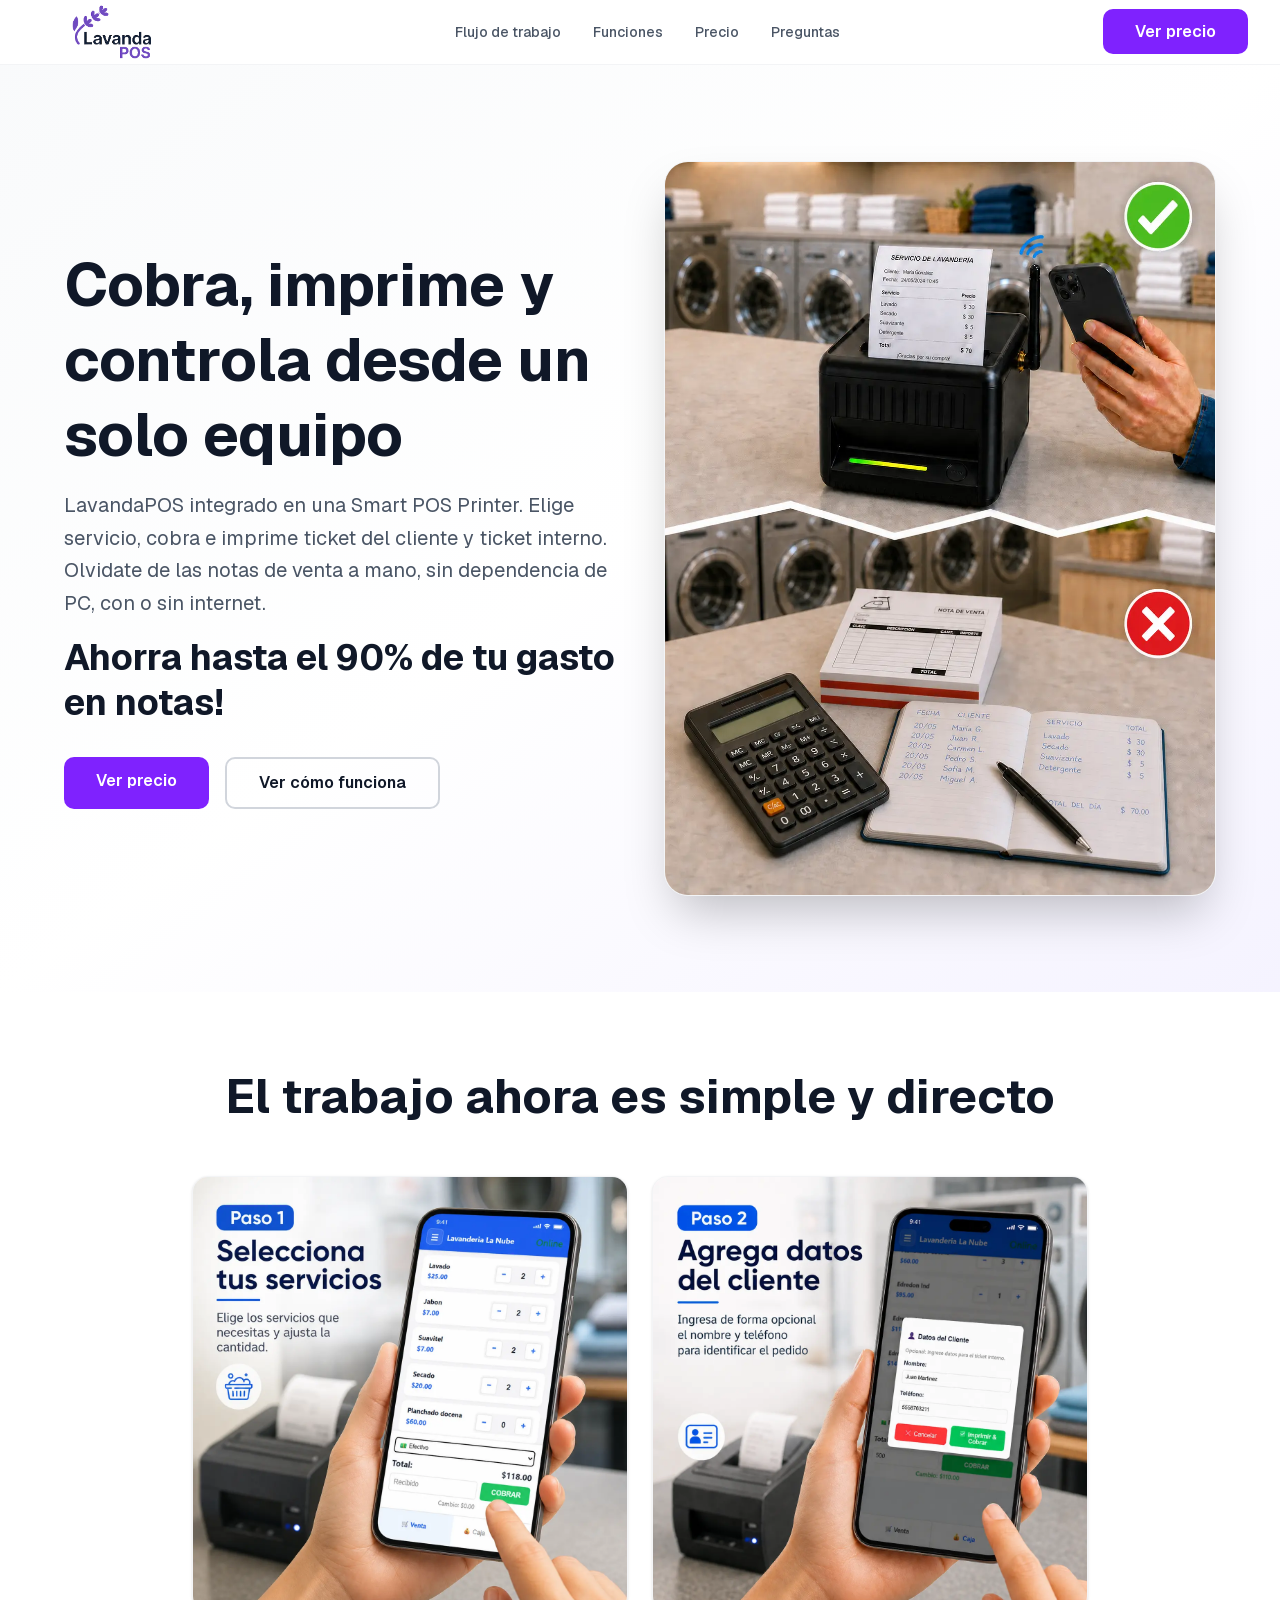
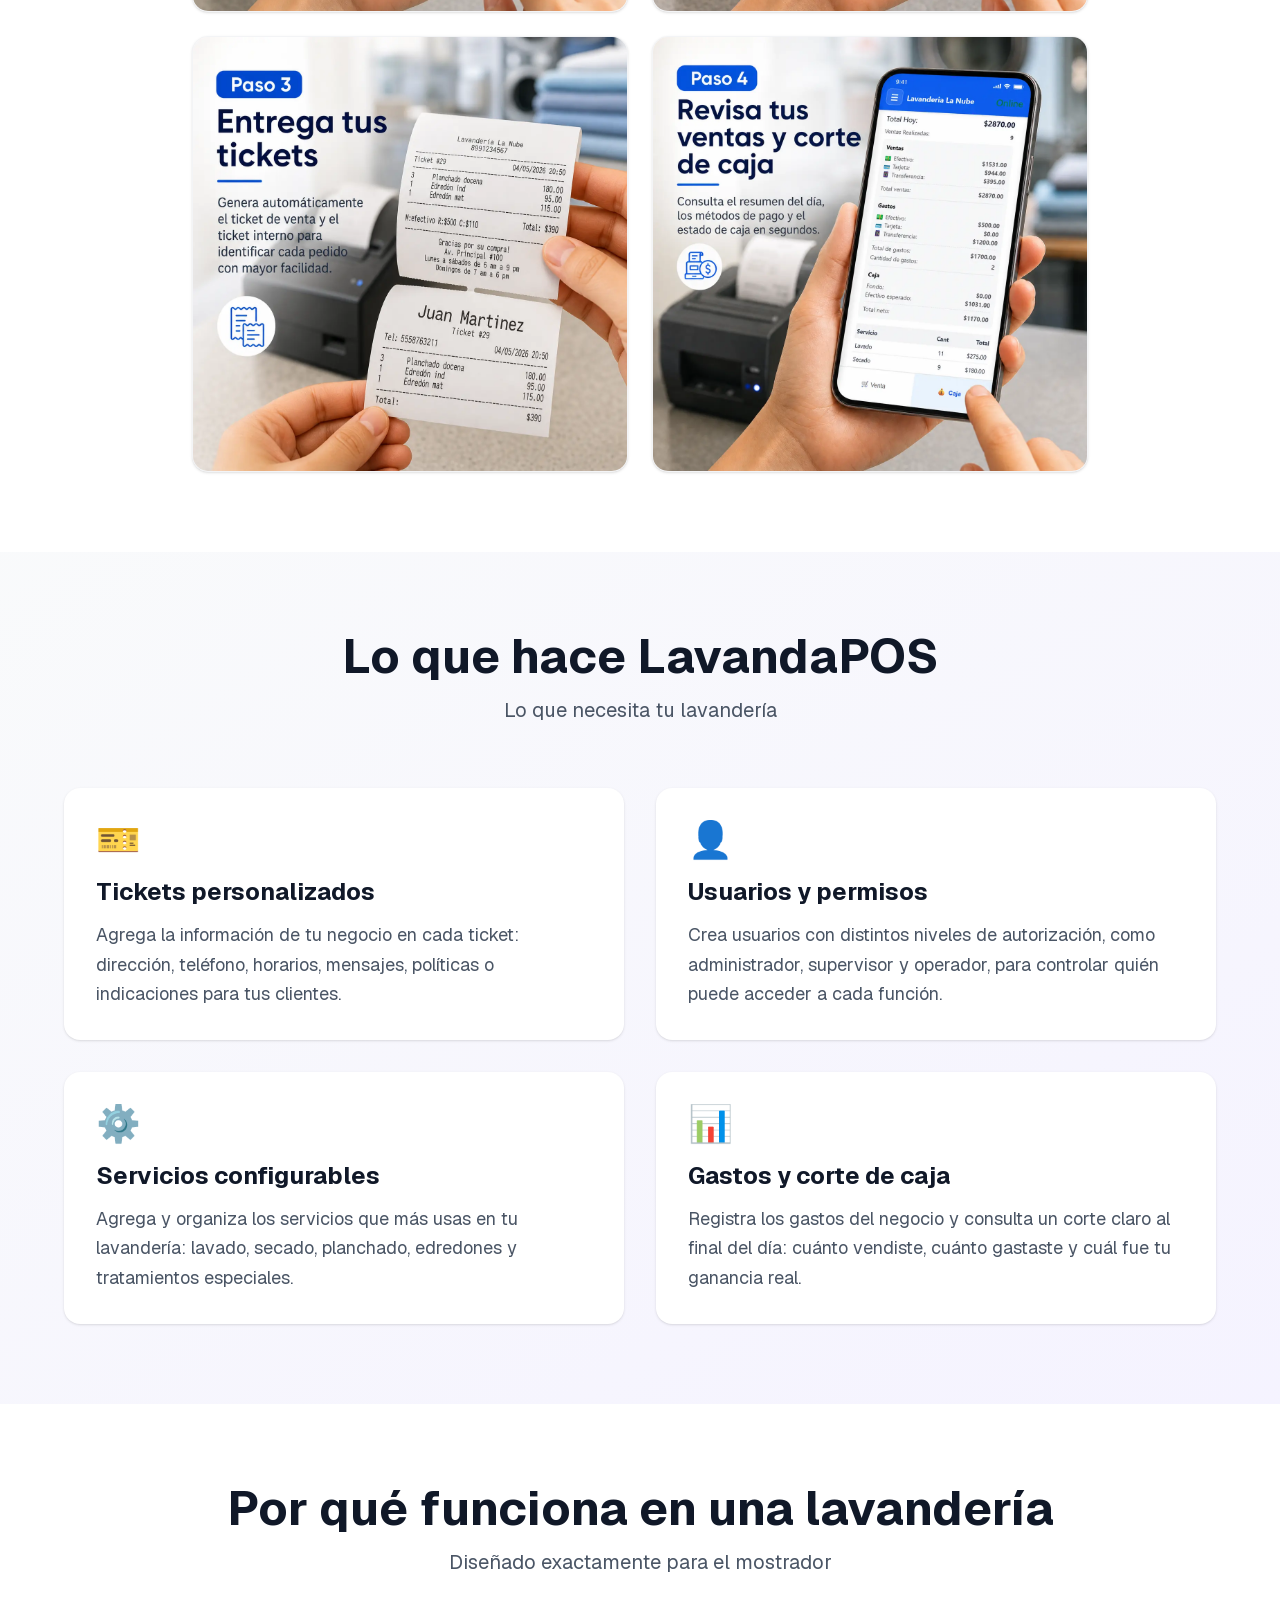
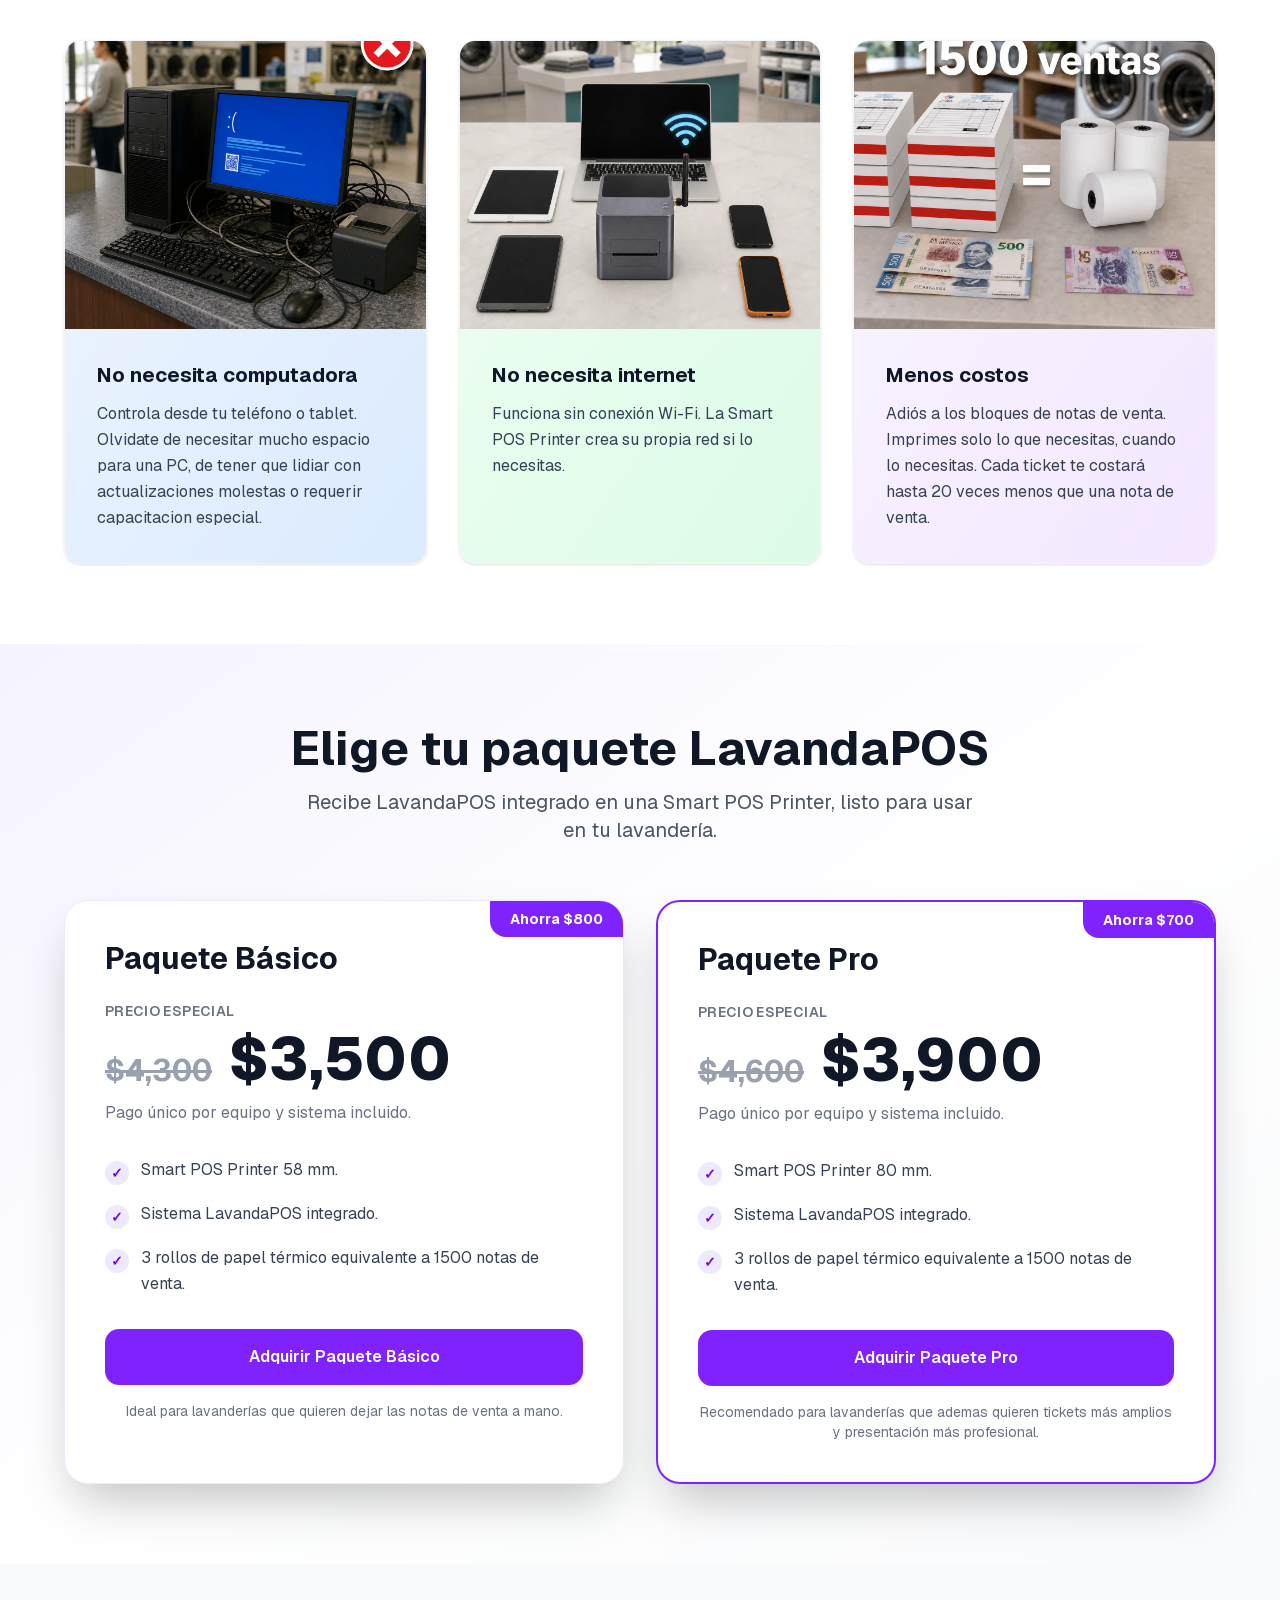
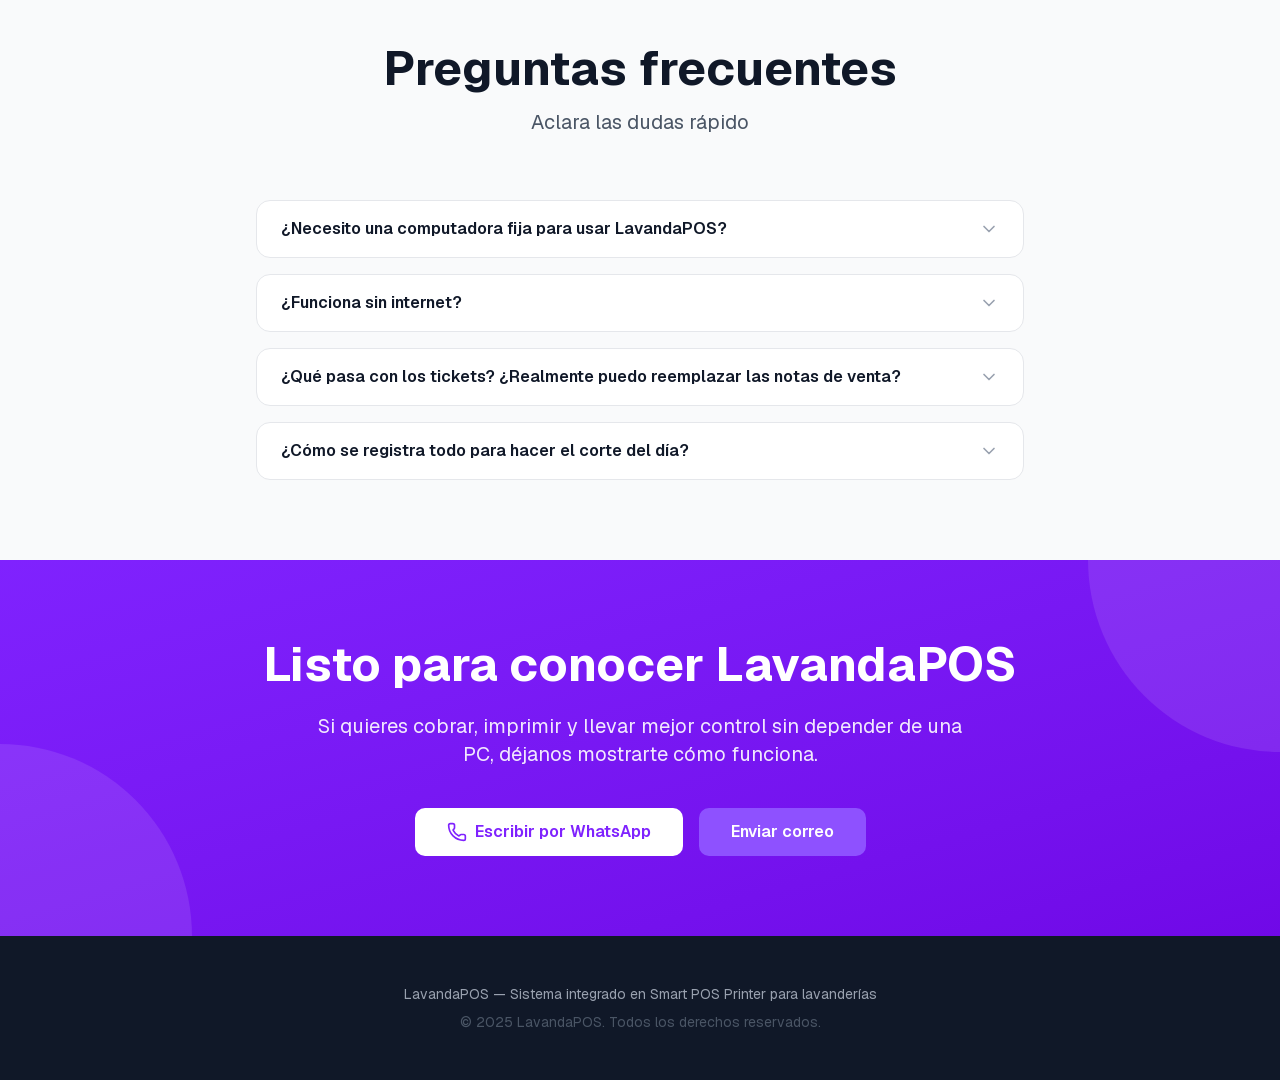
==== commit 743bb372: "Actualizar landing LavandaPOS" ====
--- a/index.html
+++ b/index.html
@@ -1 +1 @@
-<!DOCTYPE html><html lang="es"><head><meta charSet="utf-8"/><meta name="viewport" content="width=device-width, initial-scale=1"/><link rel="preload" href="/_next/static/media/797e433ab948586e-s.p.08e28id.o-okb.woff2" as="font" crossorigin="" type="font/woff2"/><link rel="preload" href="/_next/static/media/caa3a2e1cccd8315-s.p.09~u27dqhyhd6.woff2" as="font" crossorigin="" type="font/woff2"/><link rel="preload" as="image" href="/logo.png"/><link rel="preload" as="image" href="/images/hero/hero.webp"/><link rel="stylesheet" href="/_next/static/chunks/06bzxzryt-_r5.css" data-precedence="next"/><link rel="stylesheet" href="/_next/static/chunks/155z.wayyo7iw.css" data-precedence="next"/><link rel="preload" as="script" fetchPriority="low" href="/_next/static/chunks/07lozsgju3lu_.js"/><script src="/_next/static/chunks/04l089cfgosm3.js" async=""></script><script src="/_next/static/chunks/08hnmdx~uuga8.js" async=""></script><script src="/_next/static/chunks/094kycuwsu0-9.js" async=""></script><script src="/_next/static/chunks/turbopack-0iu_th~7he61-.js" async=""></script><script src="/_next/static/chunks/10h-zyzy3f6y3.js" async=""></script><script src="/_next/static/chunks/0ri8i~ri~8wh3.js" async=""></script><script src="/_next/static/chunks/0~bvlk~kw0.90.js" async=""></script><meta name="next-size-adjust" content=""/><title>LavandaPOS | Smart POS Printer para Lavanderías</title><meta name="description" content="LavandaPOS: sistema integrado para lavanderías que cobra, imprime y controla desde cualquier dispositivo, con o sin internet. Sin dependencia de PC."/><meta name="generator" content="v0.app"/><meta name="keywords" content="POS,lavandería,sistema de cobro,smart printer,control de negocio"/><meta property="og:title" content="LavandaPOS | Smart POS Printer para Lavanderías"/><meta property="og:description" content="Sistema integrado para lavanderías que cobra, imprime y controla desde cualquier dispositivo"/><meta property="og:type" content="website"/><meta name="twitter:card" content="summary"/><meta name="twitter:title" content="LavandaPOS | Smart POS Printer para Lavanderías"/><meta name="twitter:description" content="Sistema integrado para lavanderías que cobra, imprime y controla desde cualquier dispositivo"/><link rel="icon" href="/icon-light-32x32.png" media="(prefers-color-scheme: light)"/><link rel="icon" href="/icon-dark-32x32.png" media="(prefers-color-scheme: dark)"/><link rel="icon" href="/icon.svg" type="image/svg+xml"/><link rel="apple-touch-icon" href="/apple-icon.png"/><script src="/_next/static/chunks/03~yq9q893hmn.js" noModule=""></script></head><body class="font-sans antialiased"><div hidden=""><!--$--><!--/$--></div><div class="jsx-e1d1860be78fc4d8 min-h-screen bg-white text-gray-900"><input id="mobile-menu-toggle" type="checkbox" aria-hidden="true" tabindex="-1" class="jsx-e1d1860be78fc4d8 peer fixed left-0 top-0 h-px w-px opacity-0 pointer-events-none"/><header class="jsx-e1d1860be78fc4d8 sticky top-0 z-50 bg-white/95 backdrop-blur-sm border-b border-gray-100"><div class="jsx-e1d1860be78fc4d8 max-w-7xl mx-auto px-4 sm:px-6 lg:px-8"><div class="jsx-e1d1860be78fc4d8 flex items-center justify-between h-16"><div class="jsx-e1d1860be78fc4d8 flex items-center gap-2 -ml-10 sm:ml-0"><div class="jsx-e1d1860be78fc4d8 relative h-14 w-40"><img alt="Logo de LavandaPOS" width="220" height="80" decoding="async" data-nimg="1" class="h-full w-full object-contain" style="color:transparent" src="/logo.png"/></div></div><nav class="jsx-e1d1860be78fc4d8 hidden md:flex items-center gap-8"><a href="#flujo" class="jsx-e1d1860be78fc4d8 text-sm text-gray-600 hover:text-gray-900 font-medium">Flujo de trabajo</a><a href="#caracteristicas" class="jsx-e1d1860be78fc4d8 text-sm text-gray-600 hover:text-gray-900 font-medium">Funciones</a><a href="#precio" class="jsx-e1d1860be78fc4d8 text-sm text-gray-600 hover:text-gray-900 font-medium">Precio</a><a href="#preguntas" class="jsx-e1d1860be78fc4d8 text-sm text-gray-600 hover:text-gray-900 font-medium">Preguntas</a></nav><div class="jsx-e1d1860be78fc4d8 hidden md:block"><a href="#precio" class="jsx-e1d1860be78fc4d8 bg-violet-600 hover:bg-violet-700 text-white px-8 py-3 rounded-lg font-semibold transition-colors text-center">Ver precio</a></div><div class="jsx-e1d1860be78fc4d8 md:hidden"><label for="mobile-menu-toggle" aria-label="Abrir menú" class="jsx-e1d1860be78fc4d8 inline-flex h-10 w-10 cursor-pointer items-center justify-center rounded-lg border border-gray-200 bg-white text-gray-900 hover:bg-gray-50"><svg xmlns="http://www.w3.org/2000/svg" width="22" height="22" viewBox="0 0 24 24" fill="none" stroke="currentColor" stroke-width="2" stroke-linecap="round" stroke-linejoin="round" class="lucide lucide-menu" aria-hidden="true"><path d="M4 5h16"></path><path d="M4 12h16"></path><path d="M4 19h16"></path></svg></label></div></div></div></header><div class="jsx-e1d1860be78fc4d8 hidden peer-checked:block md:hidden"><label for="mobile-menu-toggle" aria-label="Cerrar menú móvil" class="jsx-e1d1860be78fc4d8 fixed inset-0 z-[90] block cursor-pointer bg-black/20"></label><nav id="mobile-menu" aria-label="Menú móvil" class="jsx-e1d1860be78fc4d8 fixed left-4 right-4 top-20 z-[100] overflow-hidden rounded-2xl border border-gray-200 bg-white shadow-2xl"><div class="jsx-e1d1860be78fc4d8 flex items-center justify-between border-b border-gray-100 px-5 py-4"><span class="jsx-e1d1860be78fc4d8 text-sm font-semibold text-gray-900">Menú</span><label for="mobile-menu-toggle" aria-label="Cerrar menú" class="jsx-e1d1860be78fc4d8 inline-flex h-9 w-9 cursor-pointer items-center justify-center rounded-lg bg-gray-100 text-gray-700 hover:bg-gray-200"><svg xmlns="http://www.w3.org/2000/svg" width="20" height="20" viewBox="0 0 24 24" fill="none" stroke="currentColor" stroke-width="2" stroke-linecap="round" stroke-linejoin="round" class="lucide lucide-x" aria-hidden="true"><path d="M18 6 6 18"></path><path d="m6 6 12 12"></path></svg></label></div><a href="#flujo" class="jsx-e1d1860be78fc4d8 block px-5 py-4 text-sm font-medium text-gray-700 hover:bg-gray-50">Flujo de trabajo</a><a href="#caracteristicas" class="jsx-e1d1860be78fc4d8 block px-5 py-4 text-sm font-medium text-gray-700 hover:bg-gray-50">Funciones</a><a href="#precio" class="jsx-e1d1860be78fc4d8 block px-5 py-4 text-sm font-medium text-gray-700 hover:bg-gray-50">Precio</a><a href="#preguntas" class="jsx-e1d1860be78fc4d8 block px-5 py-4 text-sm font-medium text-gray-700 hover:bg-gray-50">Preguntas</a><a href="#contacto" class="jsx-e1d1860be78fc4d8 block px-5 py-4 text-sm font-semibold text-white bg-violet-600 hover:bg-violet-700">Solicitar demo</a></nav></div><section class="jsx-e1d1860be78fc4d8 relative overflow-hidden bg-gradient-to-br from-gray-50 via-white to-violet-50 py-20 md:py-24 px-4 sm:px-6 lg:px-8"><div class="jsx-e1d1860be78fc4d8 max-w-6xl mx-auto"><div class="jsx-e1d1860be78fc4d8 grid md:grid-cols-2 gap-12 items-center"><div class="jsx-e1d1860be78fc4d8 space-y-8"><div class="jsx-e1d1860be78fc4d8 space-y-4"><h1 class="jsx-e1d1860be78fc4d8 text-5xl md:text-6xl font-bold text-gray-900 leading-tight">Cobra, imprime y controla desde un solo equipo</h1><p class="jsx-e1d1860be78fc4d8 text-xl text-gray-600 leading-relaxed">LavandaPOS integrado en una Smart POS Printer. Elige servicio, cobra e imprime ticket del cliente y ticket interno. Olvidate de las notas de venta a mano, sin dependencia de PC, con o sin internet.</p><h1 class="jsx-e1d1860be78fc4d8 text-5xl md:text-4xl font-bold text-gray-900 leading-tight">Ahorra hasta el 90% de tu gasto en notas!</h1></div><div class="jsx-e1d1860be78fc4d8 flex flex-col sm:flex-row gap-4"><a href="#contacto" class="jsx-e1d1860be78fc4d8 bg-violet-600 hover:bg-violet-700 text-white px-8 py-3 rounded-lg font-semibold transition-colors text-center">Ver precio</a><a href="#flujo" class="jsx-e1d1860be78fc4d8 border-2 border-gray-300 hover:border-violet-600 text-gray-900 px-8 py-3 rounded-lg font-semibold transition-colors text-center">Ver cómo funciona</a></div></div><div class="jsx-e1d1860be78fc4d8 relative"><div class="jsx-e1d1860be78fc4d8 relative overflow-hidden rounded-3xl shadow-2xl bg-white border border-gray-100"><img alt="LavandaPOS integrado en una Smart POS Printer para lavanderías" width="900" height="720" decoding="async" data-nimg="1" class="w-full h-auto object-contain" style="color:transparent" src="/images/hero/hero.webp"/></div></div></div></div></section><section id="flujo" class="jsx-e1d1860be78fc4d8 py-20 px-4 sm:px-6 lg:px-8 bg-white"><div class="jsx-e1d1860be78fc4d8 max-w-6xl mx-auto"><div class="jsx-e1d1860be78fc4d8 text-center mb-14"><h2 class="jsx-e1d1860be78fc4d8 text-4xl md:text-5xl font-bold text-gray-900 mb-4">El trabajo ahora es simple y directo</h2></div><div class="jsx-e1d1860be78fc4d8 grid sm:grid-cols-2 lg:grid-cols-2 gap-6 max-w-4xl mx-auto"><div class="jsx-e1d1860be78fc4d8 overflow-hidden rounded-2xl bg-white border border-gray-100 shadow-sm hover:shadow-lg transition-shadow"><img alt="Selección de servicios configurados en LavandaPOS" loading="lazy" width="900" height="1100" decoding="async" data-nimg="1" class="w-full h-auto block" style="color:transparent" src="/images/sections/paso1.webp"/></div><div class="jsx-e1d1860be78fc4d8 overflow-hidden rounded-2xl bg-white border border-gray-100 shadow-sm hover:shadow-lg transition-shadow"><img alt="Registro opcional de nombre y teléfono del cliente" loading="lazy" width="900" height="1100" decoding="async" data-nimg="1" class="w-full h-auto block" style="color:transparent" src="/images/sections/paso2.webp"/></div><div class="jsx-e1d1860be78fc4d8 overflow-hidden rounded-2xl bg-white border border-gray-100 shadow-sm hover:shadow-lg transition-shadow"><img alt="Impresión de ticket para cliente y ticket interno" loading="lazy" width="900" height="1100" decoding="async" data-nimg="1" class="w-full h-auto block" style="color:transparent" src="/images/sections/paso3.webp"/></div><div class="jsx-e1d1860be78fc4d8 overflow-hidden rounded-2xl bg-white border border-gray-100 shadow-sm hover:shadow-lg transition-shadow"><img alt="Resumen diario de ventas gastos y cortes en LavandaPOS" loading="lazy" width="900" height="1100" decoding="async" data-nimg="1" class="w-full h-auto block" style="color:transparent" src="/images/sections/paso4.webp"/></div></div></div></section><section id="caracteristicas" class="jsx-e1d1860be78fc4d8 py-20 px-4 sm:px-6 lg:px-8 bg-gradient-to-br from-gray-50 to-violet-50"><div class="jsx-e1d1860be78fc4d8 max-w-6xl mx-auto"><div class="jsx-e1d1860be78fc4d8 text-center mb-16"><h2 class="jsx-e1d1860be78fc4d8 text-4xl md:text-5xl font-bold text-gray-900 mb-4">Lo que hace LavandaPOS</h2><p class="jsx-e1d1860be78fc4d8 text-xl text-gray-600">Lo que necesita tu lavandería</p></div><div class="jsx-e1d1860be78fc4d8 grid md:grid-cols-2 gap-8"><div class="jsx-e1d1860be78fc4d8 bg-white rounded-2xl p-8 shadow-sm hover:shadow-lg transition-shadow"><div class="jsx-e1d1860be78fc4d8 text-4xl mb-4">🎫</div><h3 class="jsx-e1d1860be78fc4d8 text-2xl font-bold text-gray-900 mb-3">Tickets personalizados</h3><p class="jsx-e1d1860be78fc4d8 text-gray-600 text-lg leading-relaxed">Agrega la información de tu negocio en cada ticket: dirección, teléfono, horarios, mensajes, políticas o indicaciones para tus clientes.</p></div><div class="jsx-e1d1860be78fc4d8 bg-white rounded-2xl p-8 shadow-sm hover:shadow-lg transition-shadow"><div class="jsx-e1d1860be78fc4d8 text-4xl mb-4">👤</div><h3 class="jsx-e1d1860be78fc4d8 text-2xl font-bold text-gray-900 mb-3">Usuarios y permisos</h3><p class="jsx-e1d1860be78fc4d8 text-gray-600 text-lg leading-relaxed">Crea usuarios con distintos niveles de autorización, como administrador, supervisor y operador, para controlar quién puede acceder a cada función.</p></div><div class="jsx-e1d1860be78fc4d8 bg-white rounded-2xl p-8 shadow-sm hover:shadow-lg transition-shadow"><div class="jsx-e1d1860be78fc4d8 text-4xl mb-4">⚙️</div><h3 class="jsx-e1d1860be78fc4d8 text-2xl font-bold text-gray-900 mb-3">Servicios configurables</h3><p class="jsx-e1d1860be78fc4d8 text-gray-600 text-lg leading-relaxed">Agrega y organiza los servicios que más usas en tu lavandería: lavado, secado, planchado, edredones y tratamientos especiales.</p></div><div class="jsx-e1d1860be78fc4d8 bg-white rounded-2xl p-8 shadow-sm hover:shadow-lg transition-shadow"><div class="jsx-e1d1860be78fc4d8 text-4xl mb-4">📊</div><h3 class="jsx-e1d1860be78fc4d8 text-2xl font-bold text-gray-900 mb-3">Gastos y corte de caja</h3><p class="jsx-e1d1860be78fc4d8 text-gray-600 text-lg leading-relaxed">Registra los gastos del negocio y consulta un corte claro al final del día: cuánto vendiste, cuánto gastaste y cuál fue tu ganancia real.</p></div></div></div></section><section class="jsx-e1d1860be78fc4d8 py-20 px-4 sm:px-6 lg:px-8 bg-white"><div class="jsx-e1d1860be78fc4d8 max-w-6xl mx-auto"><div class="jsx-e1d1860be78fc4d8 text-center mb-16"><h2 class="jsx-e1d1860be78fc4d8 text-4xl md:text-5xl font-bold text-gray-900 mb-4">Por qué funciona en una lavandería</h2><p class="jsx-e1d1860be78fc4d8 text-xl text-gray-600">Diseñado exactamente para el mostrador</p></div><div class="jsx-e1d1860be78fc4d8 grid md:grid-cols-3 gap-8"><div class="jsx-e1d1860be78fc4d8 bg-gradient-to-br from-blue-50 to-blue-100 rounded-2xl overflow-hidden border border-gray-100 shadow-sm hover:shadow-lg transition-shadow"><div class="jsx-e1d1860be78fc4d8 relative h-72 md:h-64 lg:h-72 bg-white"><img alt="LavandaPOS funcionando sin computadora instalada" loading="lazy" decoding="async" data-nimg="fill" class="object-cover" style="position:absolute;height:100%;width:100%;left:0;top:0;right:0;bottom:0;color:transparent" src="/images/product/pc.webp"/></div><div class="jsx-e1d1860be78fc4d8 p-8"><h3 class="jsx-e1d1860be78fc4d8 text-xl font-bold text-gray-900 mb-3">No necesita computadora</h3><p class="jsx-e1d1860be78fc4d8 text-gray-700 leading-relaxed">Controla desde tu teléfono o tablet. Olvidate de necesitar mucho espacio para una PC, de tener que lidiar con actualizaciones molestas o requerir capacitacion especial.</p></div></div><div class="jsx-e1d1860be78fc4d8 bg-gradient-to-br from-green-50 to-green-100 rounded-2xl overflow-hidden border border-gray-100 shadow-sm hover:shadow-lg transition-shadow"><div class="jsx-e1d1860be78fc4d8 relative h-72 md:h-64 lg:h-72 bg-white"><img alt="Smart POS Printer funcionando con o sin internet" loading="lazy" decoding="async" data-nimg="fill" class="object-cover" style="position:absolute;height:100%;width:100%;left:0;top:0;right:0;bottom:0;color:transparent" src="/images/product/all1.webp"/></div><div class="jsx-e1d1860be78fc4d8 p-8"><h3 class="jsx-e1d1860be78fc4d8 text-xl font-bold text-gray-900 mb-3">No necesita internet</h3><p class="jsx-e1d1860be78fc4d8 text-gray-700 leading-relaxed">Funciona sin conexión Wi-Fi. La Smart POS Printer crea su propia red si lo necesitas.</p></div></div><div class="jsx-e1d1860be78fc4d8 bg-gradient-to-br from-purple-50 to-purple-100 rounded-2xl overflow-hidden border border-gray-100 shadow-sm hover:shadow-lg transition-shadow"><div class="jsx-e1d1860be78fc4d8 relative h-72 md:h-64 lg:h-72 bg-white"><img alt="Comparación entre notas de venta y tickets térmicos" loading="lazy" decoding="async" data-nimg="fill" class="object-cover" style="position:absolute;height:100%;width:100%;left:0;top:0;right:0;bottom:0;color:transparent" src="/images/product/notas.webp"/></div><div class="jsx-e1d1860be78fc4d8 p-8"><h3 class="jsx-e1d1860be78fc4d8 text-xl font-bold text-gray-900 mb-3">Menos costos</h3><p class="jsx-e1d1860be78fc4d8 text-gray-700 leading-relaxed">Adiós a los bloques de notas de venta. Imprimes solo lo que necesitas, cuando lo necesitas. Cada ticket te costará hasta 20 veces menos que una nota de venta.</p></div></div></div></div></section><section id="precio" class="jsx-e1d1860be78fc4d8 py-20 px-4 sm:px-6 lg:px-8 bg-gradient-to-br from-violet-50 via-white to-gray-50"><div class="jsx-e1d1860be78fc4d8 max-w-6xl mx-auto"><div class="jsx-e1d1860be78fc4d8 text-center mb-14"><h2 class="jsx-e1d1860be78fc4d8 text-4xl md:text-5xl font-bold text-gray-900 mb-4">Elige tu paquete LavandaPOS</h2><p class="jsx-e1d1860be78fc4d8 text-xl text-gray-600 max-w-2xl mx-auto">Recibe LavandaPOS integrado en una Smart POS Printer, listo para usar en tu lavandería.</p></div><div class="jsx-e1d1860be78fc4d8 grid gap-8 lg:grid-cols-2"><div class="jsx-e1d1860be78fc4d8 relative overflow-hidden rounded-3xl border border-violet-100 bg-white shadow-2xl"><div class="jsx-e1d1860be78fc4d8 absolute top-0 right-0 bg-violet-600 text-white text-sm font-bold px-5 py-2 rounded-bl-2xl">Ahorra $800</div><div class="jsx-e1d1860be78fc4d8 p-8 md:p-10"><div class="jsx-e1d1860be78fc4d8 mb-8"><h3 class="jsx-e1d1860be78fc4d8 text-3xl font-bold text-gray-900 mb-6">Paquete Básico</h3><p class="jsx-e1d1860be78fc4d8 text-sm font-semibold uppercase tracking-wide text-gray-500 mb-2">Precio especial</p><div class="jsx-e1d1860be78fc4d8 flex flex-wrap items-end gap-4"><span class="jsx-e1d1860be78fc4d8 text-2xl md:text-3xl font-bold text-gray-400 line-through">$4,300</span><span class="jsx-e1d1860be78fc4d8 text-5xl md:text-6xl font-extrabold text-gray-900 leading-none">$3,500</span></div><p class="jsx-e1d1860be78fc4d8 text-gray-500 mt-3">Pago único por equipo y sistema incluido.</p></div><div class="jsx-e1d1860be78fc4d8 space-y-4 mb-8"><div class="jsx-e1d1860be78fc4d8 flex items-start gap-3"><span class="jsx-e1d1860be78fc4d8 mt-1 flex h-6 w-6 shrink-0 items-center justify-center rounded-full bg-violet-100 text-sm font-bold text-violet-700">✓</span><p class="jsx-e1d1860be78fc4d8 text-gray-700 leading-relaxed">Smart POS Printer 58 mm.</p></div><div class="jsx-e1d1860be78fc4d8 flex items-start gap-3"><span class="jsx-e1d1860be78fc4d8 mt-1 flex h-6 w-6 shrink-0 items-center justify-center rounded-full bg-violet-100 text-sm font-bold text-violet-700">✓</span><p class="jsx-e1d1860be78fc4d8 text-gray-700 leading-relaxed">Sistema LavandaPOS integrado.</p></div><div class="jsx-e1d1860be78fc4d8 flex items-start gap-3"><span class="jsx-e1d1860be78fc4d8 mt-1 flex h-6 w-6 shrink-0 items-center justify-center rounded-full bg-violet-100 text-sm font-bold text-violet-700">✓</span><p class="jsx-e1d1860be78fc4d8 text-gray-700 leading-relaxed">2 rollos de papel térmico para comenzar a imprimir tickets.</p></div><div class="jsx-e1d1860be78fc4d8 flex items-start gap-3"><span class="jsx-e1d1860be78fc4d8 mt-1 flex h-6 w-6 shrink-0 items-center justify-center rounded-full bg-violet-100 text-sm font-bold text-violet-700">✓</span><p class="jsx-e1d1860be78fc4d8 text-gray-700 leading-relaxed">Envío incluido.</p></div></div><a href="https://api.whatsapp.com/send/?phone=%2B525537204997&amp;text=%C2%BFHola%20quiero%20adquirir%20el%20Paquete%20B%C3%A1sico%20de%20LavandaPOS%2C%20c%C3%B3mo%20es%20el%20proceso%20de%20pago%3F&amp;type=phone_number&amp;app_absent=0" target="_blank" rel="noopener noreferrer" class="jsx-e1d1860be78fc4d8 block w-full rounded-xl bg-violet-600 px-8 py-4 text-center font-semibold text-white transition-colors hover:bg-violet-700">Adquirir Paquete Básico</a><p class="jsx-e1d1860be78fc4d8 text-center text-sm text-gray-500 mt-4">Ideal para lavanderías que quieren dejar las notas de venta a mano.</p></div></div><div class="jsx-e1d1860be78fc4d8 relative overflow-hidden rounded-3xl border-2 border-violet-600 bg-white shadow-2xl"><div class="jsx-e1d1860be78fc4d8 absolute top-0 right-0 bg-violet-600 text-white text-sm font-bold px-5 py-2 rounded-bl-2xl">Ahorra $700</div><div class="jsx-e1d1860be78fc4d8 p-8 md:p-10"><div class="jsx-e1d1860be78fc4d8 mb-8"><h3 class="jsx-e1d1860be78fc4d8 text-3xl font-bold text-gray-900 mb-6">Paquete Pro</h3><p class="jsx-e1d1860be78fc4d8 text-sm font-semibold uppercase tracking-wide text-gray-500 mb-2">Precio especial</p><div class="jsx-e1d1860be78fc4d8 flex flex-wrap items-end gap-4"><span class="jsx-e1d1860be78fc4d8 text-2xl md:text-3xl font-bold text-gray-400 line-through">$4,600</span><span class="jsx-e1d1860be78fc4d8 text-5xl md:text-6xl font-extrabold text-gray-900 leading-none">$3,900</span></div><p class="jsx-e1d1860be78fc4d8 text-gray-500 mt-3">Pago único por equipo y sistema incluido.</p></div><div class="jsx-e1d1860be78fc4d8 space-y-4 mb-8"><div class="jsx-e1d1860be78fc4d8 flex items-start gap-3"><span class="jsx-e1d1860be78fc4d8 mt-1 flex h-6 w-6 shrink-0 items-center justify-center rounded-full bg-violet-100 text-sm font-bold text-violet-700">✓</span><p class="jsx-e1d1860be78fc4d8 text-gray-700 leading-relaxed">Smart POS Printer 80 mm.</p></div><div class="jsx-e1d1860be78fc4d8 flex items-start gap-3"><span class="jsx-e1d1860be78fc4d8 mt-1 flex h-6 w-6 shrink-0 items-center justify-center rounded-full bg-violet-100 text-sm font-bold text-violet-700">✓</span><p class="jsx-e1d1860be78fc4d8 text-gray-700 leading-relaxed">Sistema LavandaPOS integrado.</p></div><div class="jsx-e1d1860be78fc4d8 flex items-start gap-3"><span class="jsx-e1d1860be78fc4d8 mt-1 flex h-6 w-6 shrink-0 items-center justify-center rounded-full bg-violet-100 text-sm font-bold text-violet-700">✓</span><p class="jsx-e1d1860be78fc4d8 text-gray-700 leading-relaxed">2 rollos de papel térmico para comenzar a imprimir tickets.</p></div><div class="jsx-e1d1860be78fc4d8 flex items-start gap-3"><span class="jsx-e1d1860be78fc4d8 mt-1 flex h-6 w-6 shrink-0 items-center justify-center rounded-full bg-violet-100 text-sm font-bold text-violet-700">✓</span><p class="jsx-e1d1860be78fc4d8 text-gray-700 leading-relaxed">Envío incluido.</p></div></div><a href="https://api.whatsapp.com/send/?phone=%2B525537204997&amp;text=%C2%BFHola%20quiero%20adquirir%20el%20Paquete%20Pro%20de%20LavandaPOS%2C%20c%C3%B3mo%20es%20el%20proceso%20de%20pago%3F&amp;type=phone_number&amp;app_absent=0" target="_blank" rel="noopener noreferrer" class="jsx-e1d1860be78fc4d8 block w-full rounded-xl bg-violet-600 px-8 py-4 text-center font-semibold text-white transition-colors hover:bg-violet-700">Adquirir Paquete Pro</a><p class="jsx-e1d1860be78fc4d8 text-center text-sm text-gray-500 mt-4">Recomendado para lavanderías que ademas quieren tickets más amplios y presentación más profesional.</p></div></div></div></div></section><section id="preguntas" class="jsx-e1d1860be78fc4d8 py-20 px-4 sm:px-6 lg:px-8 bg-gray-50"><div class="jsx-e1d1860be78fc4d8 max-w-3xl mx-auto"><div class="jsx-e1d1860be78fc4d8 text-center mb-16"><h2 class="jsx-e1d1860be78fc4d8 text-4xl md:text-5xl font-bold text-gray-900 mb-4">Preguntas frecuentes</h2><p class="jsx-e1d1860be78fc4d8 text-xl text-gray-600">Aclara las dudas rápido</p></div><div class="jsx-e1d1860be78fc4d8 space-y-4"><details class="jsx-e1d1860be78fc4d8 group bg-white rounded-xl border border-gray-200 overflow-hidden"><summary class="jsx-e1d1860be78fc4d8 list-none cursor-pointer select-none px-6 py-4 font-semibold text-gray-900 hover:bg-gray-50 transition-colors flex items-center justify-between gap-4 [&amp;::-webkit-details-marker]:hidden"><span class="jsx-e1d1860be78fc4d8">¿Necesito una computadora fija para usar LavandaPOS?</span><svg xmlns="http://www.w3.org/2000/svg" width="20" height="20" viewBox="0 0 24 24" fill="none" stroke="currentColor" stroke-width="2" stroke-linecap="round" stroke-linejoin="round" class="lucide lucide-chevron-down shrink-0 text-gray-400 transition-transform group-open:rotate-180" aria-hidden="true"><path d="m6 9 6 6 6-6"></path></svg></summary><div class="jsx-e1d1860be78fc4d8 px-6 py-4 bg-gray-50 border-t border-gray-200 text-gray-600 leading-relaxed">No. La Smart POS Printer incluye LavandaPOS integrado. La enciendes, te conectas desde tu celular, tablet o cualquier computadora, y empiezas a cobrar. No ocupa espacio en el mostrador como una PC tradicional.</div></details><details class="jsx-e1d1860be78fc4d8 group bg-white rounded-xl border border-gray-200 overflow-hidden"><summary class="jsx-e1d1860be78fc4d8 list-none cursor-pointer select-none px-6 py-4 font-semibold text-gray-900 hover:bg-gray-50 transition-colors flex items-center justify-between gap-4 [&amp;::-webkit-details-marker]:hidden"><span class="jsx-e1d1860be78fc4d8">¿Funciona sin internet?</span><svg xmlns="http://www.w3.org/2000/svg" width="20" height="20" viewBox="0 0 24 24" fill="none" stroke="currentColor" stroke-width="2" stroke-linecap="round" stroke-linejoin="round" class="lucide lucide-chevron-down shrink-0 text-gray-400 transition-transform group-open:rotate-180" aria-hidden="true"><path d="m6 9 6 6 6-6"></path></svg></summary><div class="jsx-e1d1860be78fc4d8 px-6 py-4 bg-gray-50 border-t border-gray-200 text-gray-600 leading-relaxed">Sí. La Smart POS Printer puede trabajar con o sin Wi-Fi. Si no tienes internet, el equipo crea su propia red para que lo controles desde tu celular o tablet dentro del negocio.</div></details><details class="jsx-e1d1860be78fc4d8 group bg-white rounded-xl border border-gray-200 overflow-hidden"><summary class="jsx-e1d1860be78fc4d8 list-none cursor-pointer select-none px-6 py-4 font-semibold text-gray-900 hover:bg-gray-50 transition-colors flex items-center justify-between gap-4 [&amp;::-webkit-details-marker]:hidden"><span class="jsx-e1d1860be78fc4d8">¿Qué pasa con los tickets? ¿Realmente puedo reemplazar las notas de venta?</span><svg xmlns="http://www.w3.org/2000/svg" width="20" height="20" viewBox="0 0 24 24" fill="none" stroke="currentColor" stroke-width="2" stroke-linecap="round" stroke-linejoin="round" class="lucide lucide-chevron-down shrink-0 text-gray-400 transition-transform group-open:rotate-180" aria-hidden="true"><path d="m6 9 6 6 6-6"></path></svg></summary><div class="jsx-e1d1860be78fc4d8 px-6 py-4 bg-gray-50 border-t border-gray-200 text-gray-600 leading-relaxed">Completamente. Imprimes un ticket para el cliente y otro para tu control interno. Ambos tienen cliente, teléfono y detalle del servicio. Es mucho más práctico que escribir en un block.</div></details><details class="jsx-e1d1860be78fc4d8 group bg-white rounded-xl border border-gray-200 overflow-hidden"><summary class="jsx-e1d1860be78fc4d8 list-none cursor-pointer select-none px-6 py-4 font-semibold text-gray-900 hover:bg-gray-50 transition-colors flex items-center justify-between gap-4 [&amp;::-webkit-details-marker]:hidden"><span class="jsx-e1d1860be78fc4d8">¿Cómo se registra todo para hacer el corte del día?</span><svg xmlns="http://www.w3.org/2000/svg" width="20" height="20" viewBox="0 0 24 24" fill="none" stroke="currentColor" stroke-width="2" stroke-linecap="round" stroke-linejoin="round" class="lucide lucide-chevron-down shrink-0 text-gray-400 transition-transform group-open:rotate-180" aria-hidden="true"><path d="m6 9 6 6 6-6"></path></svg></summary><div class="jsx-e1d1860be78fc4d8 px-6 py-4 bg-gray-50 border-t border-gray-200 text-gray-600 leading-relaxed">Cada venta, gasto y movimiento queda registrado en LavandaPOS. Al final del día ves exactamente cuánto vendiste, cuánto gastaste, y cuál fue tu ganancia real.</div></details></div></div></section><section id="contacto" class="jsx-e1d1860be78fc4d8 relative py-20 px-4 sm:px-6 lg:px-8 bg-gradient-to-br from-violet-600 to-violet-700 text-white overflow-hidden"><div class="jsx-e1d1860be78fc4d8 absolute inset-0 opacity-10"><div class="jsx-e1d1860be78fc4d8 absolute top-0 right-0 w-96 h-96 bg-white rounded-full -mr-48 -mt-48"></div><div class="jsx-e1d1860be78fc4d8 absolute bottom-0 left-0 w-96 h-96 bg-white rounded-full -ml-48 -mb-48"></div></div><div class="jsx-e1d1860be78fc4d8 max-w-4xl mx-auto relative z-10 text-center"><h2 class="jsx-e1d1860be78fc4d8 text-4xl md:text-5xl font-bold mb-6">Listo para conocer LavandaPOS</h2><p class="jsx-e1d1860be78fc4d8 text-xl opacity-90 mb-10 max-w-2xl mx-auto">Si quieres cobrar, imprimir y llevar mejor control sin depender de una PC, déjanos mostrarte cómo funciona.</p><div class="jsx-e1d1860be78fc4d8 flex flex-col sm:flex-row gap-4 justify-center"><a href="https://api.whatsapp.com/send/?phone=%2B525537204997&amp;text=%C2%BFHola%20quiero%20adquirir%20el%20paquete%2C%20como%20es%20el%20proceso%20de%20pago%3F&amp;type=phone_number&amp;app_absent=0" target="_blank" rel="noopener noreferrer" class="jsx-e1d1860be78fc4d8 bg-white hover:bg-gray-100 text-violet-600 px-8 py-3 rounded-lg font-semibold transition-colors flex items-center justify-center gap-2"><svg xmlns="http://www.w3.org/2000/svg" width="20" height="20" viewBox="0 0 24 24" fill="none" stroke="currentColor" stroke-width="2" stroke-linecap="round" stroke-linejoin="round" class="lucide lucide-phone" aria-hidden="true"><path d="M13.832 16.568a1 1 0 0 0 1.213-.303l.355-.465A2 2 0 0 1 17 15h3a2 2 0 0 1 2 2v3a2 2 0 0 1-2 2A18 18 0 0 1 2 4a2 2 0 0 1 2-2h3a2 2 0 0 1 2 2v3a2 2 0 0 1-.8 1.6l-.468.351a1 1 0 0 0-.292 1.233 14 14 0 0 0 6.392 6.384"></path></svg>Escribir por WhatsApp</a><a href="mailto:contacto@lavandapos.com" class="jsx-e1d1860be78fc4d8 bg-violet-500 hover:bg-violet-600 text-white px-8 py-3 rounded-lg font-semibold transition-colors">Enviar correo</a></div></div></section><footer class="jsx-e1d1860be78fc4d8 bg-gray-900 text-gray-400 py-12 px-4 sm:px-6 lg:px-8 text-center text-sm"><p class="jsx-e1d1860be78fc4d8">LavandaPOS — Sistema integrado en Smart POS Printer para lavanderías</p><p class="jsx-e1d1860be78fc4d8 mt-2 text-gray-600">© 2025 LavandaPOS. Todos los derechos reservados.</p></footer></div><!--$--><!--/$--><!--$!--><template data-dgst="BAILOUT_TO_CLIENT_SIDE_RENDERING"></template><!--/$--><script src="/_next/static/chunks/07lozsgju3lu_.js" id="_R_" async=""></script><script>(self.__next_f=self.__next_f||[]).push([0])</script><script>self.__next_f.push([1,"1:\"$Sreact.fragment\"\n2:I[63936,[\"/_next/static/chunks/10h-zyzy3f6y3.js\",\"/_next/static/chunks/0ri8i~ri~8wh3.js\"],\"default\"]\n3:I[3200,[\"/_next/static/chunks/10h-zyzy3f6y3.js\",\"/_next/static/chunks/0ri8i~ri~8wh3.js\"],\"default\"]\n4:I[14444,[\"/_next/static/chunks/10h-zyzy3f6y3.js\",\"/_next/static/chunks/0ri8i~ri~8wh3.js\"],\"Analytics\"]\n5:I[21526,[\"/_next/static/chunks/10h-zyzy3f6y3.js\",\"/_next/static/chunks/0ri8i~ri~8wh3.js\"],\"ClientPageRoot\"]\n6:I[31713,[\"/_next/static/chunks/10h-zyzy3f6y3.js\",\"/_next/static/chunks/0ri8i~ri~8wh3.js\",\"/_next/static/chunks/0~bvlk~kw0.90.js\"],\"default\"]\n9:I[40599,[\"/_next/static/chunks/10h-zyzy3f6y3.js\",\"/_next/static/chunks/0ri8i~ri~8wh3.js\"],\"OutletBoundary\"]\na:\"$Sreact.suspense\"\nc:I[40599,[\"/_next/static/chunks/10h-zyzy3f6y3.js\",\"/_next/static/chunks/0ri8i~ri~8wh3.js\"],\"ViewportBoundary\"]\ne:I[40599,[\"/_next/static/chunks/10h-zyzy3f6y3.js\",\"/_next/static/chunks/0ri8i~ri~8wh3.js\"],\"MetadataBoundary\"]\n10:I[27389,[\"/_next/static/chunks/10h-zyzy3f6y3.js\",\"/_next/static/chunks/0ri8i~ri~8wh3.js\"],\"default\",1]\n:HL[\"/_next/static/chunks/06bzxzryt-_r5.css\",\"style\"]\n:HL[\"/_next/static/chunks/155z.wayyo7iw.css\",\"style\"]\n:HL[\"/_next/static/media/797e433ab948586e-s.p.08e28id.o-okb.woff2\",\"font\",{\"crossOrigin\":\"\",\"type\":\"font/woff2\"}]\n:HL[\"/_next/static/media/caa3a2e1cccd8315-s.p.09~u27dqhyhd6.woff2\",\"font\",{\"crossOrigin\":\"\",\"type\":\"font/woff2\"}]\n"])</script><script>self.__next_f.push([1,"0:{\"P\":null,\"c\":[\"\",\"\"],\"q\":\"\",\"i\":false,\"f\":[[[\"\",{\"children\":[\"__PAGE__\",{}]},\"$undefined\",\"$undefined\",16],[[\"$\",\"$1\",\"c\",{\"children\":[[[\"$\",\"link\",\"0\",{\"rel\":\"stylesheet\",\"href\":\"/_next/static/chunks/06bzxzryt-_r5.css\",\"precedence\":\"next\",\"crossOrigin\":\"$undefined\",\"nonce\":\"$undefined\"}],[\"$\",\"link\",\"1\",{\"rel\":\"stylesheet\",\"href\":\"/_next/static/chunks/155z.wayyo7iw.css\",\"precedence\":\"next\",\"crossOrigin\":\"$undefined\",\"nonce\":\"$undefined\"}],[\"$\",\"script\",\"script-0\",{\"src\":\"/_next/static/chunks/10h-zyzy3f6y3.js\",\"async\":true,\"nonce\":\"$undefined\"}],[\"$\",\"script\",\"script-1\",{\"src\":\"/_next/static/chunks/0ri8i~ri~8wh3.js\",\"async\":true,\"nonce\":\"$undefined\"}]],[\"$\",\"html\",null,{\"lang\":\"es\",\"children\":[\"$\",\"body\",null,{\"className\":\"font-sans antialiased\",\"children\":[[\"$\",\"$L2\",null,{\"parallelRouterKey\":\"children\",\"error\":\"$undefined\",\"errorStyles\":\"$undefined\",\"errorScripts\":\"$undefined\",\"template\":[\"$\",\"$L3\",null,{}],\"templateStyles\":\"$undefined\",\"templateScripts\":\"$undefined\",\"notFound\":[[[\"$\",\"title\",null,{\"children\":\"404: This page could not be found.\"}],[\"$\",\"div\",null,{\"style\":{\"fontFamily\":\"system-ui,\\\"Segoe UI\\\",Roboto,Helvetica,Arial,sans-serif,\\\"Apple Color Emoji\\\",\\\"Segoe UI Emoji\\\"\",\"height\":\"100vh\",\"textAlign\":\"center\",\"display\":\"flex\",\"flexDirection\":\"column\",\"alignItems\":\"center\",\"justifyContent\":\"center\"},\"children\":[\"$\",\"div\",null,{\"children\":[[\"$\",\"style\",null,{\"dangerouslySetInnerHTML\":{\"__html\":\"body{color:#000;background:#fff;margin:0}.next-error-h1{border-right:1px solid rgba(0,0,0,.3)}@media (prefers-color-scheme:dark){body{color:#fff;background:#000}.next-error-h1{border-right:1px solid rgba(255,255,255,.3)}}\"}}],[\"$\",\"h1\",null,{\"className\":\"next-error-h1\",\"style\":{\"display\":\"inline-block\",\"margin\":\"0 20px 0 0\",\"padding\":\"0 23px 0 0\",\"fontSize\":24,\"fontWeight\":500,\"verticalAlign\":\"top\",\"lineHeight\":\"49px\"},\"children\":404}],[\"$\",\"div\",null,{\"style\":{\"display\":\"inline-block\"},\"children\":[\"$\",\"h2\",null,{\"style\":{\"fontSize\":14,\"fontWeight\":400,\"lineHeight\":\"49px\",\"margin\":0},\"children\":\"This page could not be found.\"}]}]]}]}]],[]],\"forbidden\":\"$undefined\",\"unauthorized\":\"$undefined\"}],[\"$\",\"$L4\",null,{}]]}]}]]}],{\"children\":[[\"$\",\"$1\",\"c\",{\"children\":[[\"$\",\"$L5\",null,{\"Component\":\"$6\",\"serverProvidedParams\":{\"searchParams\":{},\"params\":{},\"promises\":[\"$@7\",\"$@8\"]}}],[[\"$\",\"script\",\"script-0\",{\"src\":\"/_next/static/chunks/0~bvlk~kw0.90.js\",\"async\":true,\"nonce\":\"$undefined\"}]],[\"$\",\"$L9\",null,{\"children\":[\"$\",\"$a\",null,{\"name\":\"Next.MetadataOutlet\",\"children\":\"$@b\"}]}]]}],{},null,false,null]},null,false,null],[\"$\",\"$1\",\"h\",{\"children\":[null,[\"$\",\"$Lc\",null,{\"children\":\"$Ld\"}],[\"$\",\"div\",null,{\"hidden\":true,\"children\":[\"$\",\"$Le\",null,{\"children\":[\"$\",\"$a\",null,{\"name\":\"Next.Metadata\",\"children\":\"$Lf\"}]}]}],[\"$\",\"meta\",null,{\"name\":\"next-size-adjust\",\"content\":\"\"}]]}],false]],\"m\":\"$undefined\",\"G\":[\"$10\",[[\"$\",\"link\",\"0\",{\"rel\":\"stylesheet\",\"href\":\"/_next/static/chunks/06bzxzryt-_r5.css\",\"precedence\":\"next\",\"crossOrigin\":\"$undefined\",\"nonce\":\"$undefined\"}],[\"$\",\"link\",\"1\",{\"rel\":\"stylesheet\",\"href\":\"/_next/static/chunks/155z.wayyo7iw.css\",\"precedence\":\"next\",\"crossOrigin\":\"$undefined\",\"nonce\":\"$undefined\"}]]],\"S\":true,\"h\":null,\"s\":\"$undefined\",\"l\":\"$undefined\",\"p\":\"$undefined\",\"d\":\"$undefined\",\"b\":\"a3bTecFVtgTdYWP1SB9Pb\"}\n"])</script><script>self.__next_f.push([1,"7:{}\n8:\"$0:f:0:1:1:children:0:props:children:0:props:serverProvidedParams:params\"\n"])</script><script>self.__next_f.push([1,"d:[[\"$\",\"meta\",\"0\",{\"charSet\":\"utf-8\"}],[\"$\",\"meta\",\"1\",{\"name\":\"viewport\",\"content\":\"width=device-width, initial-scale=1\"}]]\n"])</script><script>self.__next_f.push([1,"11:I[38487,[\"/_next/static/chunks/10h-zyzy3f6y3.js\",\"/_next/static/chunks/0ri8i~ri~8wh3.js\"],\"IconMark\"]\nb:null\n"])</script><script>self.__next_f.push([1,"f:[[\"$\",\"title\",\"0\",{\"children\":\"LavandaPOS | Smart POS Printer para Lavanderías\"}],[\"$\",\"meta\",\"1\",{\"name\":\"description\",\"content\":\"LavandaPOS: sistema integrado para lavanderías que cobra, imprime y controla desde cualquier dispositivo, con o sin internet. Sin dependencia de PC.\"}],[\"$\",\"meta\",\"2\",{\"name\":\"generator\",\"content\":\"v0.app\"}],[\"$\",\"meta\",\"3\",{\"name\":\"keywords\",\"content\":\"POS,lavandería,sistema de cobro,smart printer,control de negocio\"}],[\"$\",\"meta\",\"4\",{\"property\":\"og:title\",\"content\":\"LavandaPOS | Smart POS Printer para Lavanderías\"}],[\"$\",\"meta\",\"5\",{\"property\":\"og:description\",\"content\":\"Sistema integrado para lavanderías que cobra, imprime y controla desde cualquier dispositivo\"}],[\"$\",\"meta\",\"6\",{\"property\":\"og:type\",\"content\":\"website\"}],[\"$\",\"meta\",\"7\",{\"name\":\"twitter:card\",\"content\":\"summary\"}],[\"$\",\"meta\",\"8\",{\"name\":\"twitter:title\",\"content\":\"LavandaPOS | Smart POS Printer para Lavanderías\"}],[\"$\",\"meta\",\"9\",{\"name\":\"twitter:description\",\"content\":\"Sistema integrado para lavanderías que cobra, imprime y controla desde cualquier dispositivo\"}],[\"$\",\"link\",\"10\",{\"rel\":\"icon\",\"href\":\"/icon-light-32x32.png\",\"media\":\"(prefers-color-scheme: light)\"}],[\"$\",\"link\",\"11\",{\"rel\":\"icon\",\"href\":\"/icon-dark-32x32.png\",\"media\":\"(prefers-color-scheme: dark)\"}],[\"$\",\"link\",\"12\",{\"rel\":\"icon\",\"href\":\"/icon.svg\",\"type\":\"image/svg+xml\"}],[\"$\",\"link\",\"13\",{\"rel\":\"apple-touch-icon\",\"href\":\"/apple-icon.png\"}],[\"$\",\"$L11\",\"14\",{}]]\n"])</script></body></html>+<!DOCTYPE html><html lang="es"><head><meta charSet="utf-8"/><meta name="viewport" content="width=device-width, initial-scale=1"/><link rel="preload" href="/_next/static/media/797e433ab948586e-s.p.08e28id.o-okb.woff2" as="font" crossorigin="" type="font/woff2"/><link rel="preload" href="/_next/static/media/caa3a2e1cccd8315-s.p.09~u27dqhyhd6.woff2" as="font" crossorigin="" type="font/woff2"/><link rel="preload" as="image" href="/logo.png"/><link rel="preload" as="image" href="/images/hero/hero.webp"/><link rel="stylesheet" href="/_next/static/chunks/06bzxzryt-_r5.css" data-precedence="next"/><link rel="stylesheet" href="/_next/static/chunks/155z.wayyo7iw.css" data-precedence="next"/><link rel="preload" as="script" fetchPriority="low" href="/_next/static/chunks/07lozsgju3lu_.js"/><script src="/_next/static/chunks/04l089cfgosm3.js" async=""></script><script src="/_next/static/chunks/08hnmdx~uuga8.js" async=""></script><script src="/_next/static/chunks/094kycuwsu0-9.js" async=""></script><script src="/_next/static/chunks/turbopack-0iu_th~7he61-.js" async=""></script><script src="/_next/static/chunks/10h-zyzy3f6y3.js" async=""></script><script src="/_next/static/chunks/0ri8i~ri~8wh3.js" async=""></script><script src="/_next/static/chunks/0o6bmv-37wkqc.js" async=""></script><meta name="next-size-adjust" content=""/><title>LavandaPOS | Smart POS Printer para Lavanderías</title><meta name="description" content="LavandaPOS: sistema integrado para lavanderías que cobra, imprime y controla desde cualquier dispositivo, con o sin internet. Sin dependencia de PC."/><meta name="generator" content="v0.app"/><meta name="keywords" content="POS,lavandería,sistema de cobro,smart printer,control de negocio"/><meta property="og:title" content="LavandaPOS | Smart POS Printer para Lavanderías"/><meta property="og:description" content="Sistema integrado para lavanderías que cobra, imprime y controla desde cualquier dispositivo"/><meta property="og:type" content="website"/><meta name="twitter:card" content="summary"/><meta name="twitter:title" content="LavandaPOS | Smart POS Printer para Lavanderías"/><meta name="twitter:description" content="Sistema integrado para lavanderías que cobra, imprime y controla desde cualquier dispositivo"/><link rel="icon" href="/icon-light-32x32.png" media="(prefers-color-scheme: light)"/><link rel="icon" href="/icon-dark-32x32.png" media="(prefers-color-scheme: dark)"/><link rel="icon" href="/icon.svg" type="image/svg+xml"/><link rel="apple-touch-icon" href="/apple-icon.png"/><script src="/_next/static/chunks/03~yq9q893hmn.js" noModule=""></script></head><body class="font-sans antialiased"><div hidden=""><!--$--><!--/$--></div><div class="jsx-e1d1860be78fc4d8 min-h-screen bg-white text-gray-900"><input id="mobile-menu-toggle" type="checkbox" aria-hidden="true" tabindex="-1" class="jsx-e1d1860be78fc4d8 peer fixed left-0 top-0 h-px w-px opacity-0 pointer-events-none"/><header class="jsx-e1d1860be78fc4d8 sticky top-0 z-50 bg-white/95 backdrop-blur-sm border-b border-gray-100"><div class="jsx-e1d1860be78fc4d8 max-w-7xl mx-auto px-4 sm:px-6 lg:px-8"><div class="jsx-e1d1860be78fc4d8 flex items-center justify-between h-16"><div class="jsx-e1d1860be78fc4d8 flex items-center gap-2 -ml-10 sm:ml-0"><div class="jsx-e1d1860be78fc4d8 relative h-14 w-40"><img alt="Logo de LavandaPOS" width="220" height="80" decoding="async" data-nimg="1" class="h-full w-full object-contain" style="color:transparent" src="/logo.png"/></div></div><nav class="jsx-e1d1860be78fc4d8 hidden md:flex items-center gap-8"><a href="#flujo" class="jsx-e1d1860be78fc4d8 text-sm text-gray-600 hover:text-gray-900 font-medium">Flujo de trabajo</a><a href="#caracteristicas" class="jsx-e1d1860be78fc4d8 text-sm text-gray-600 hover:text-gray-900 font-medium">Funciones</a><a href="#precio" class="jsx-e1d1860be78fc4d8 text-sm text-gray-600 hover:text-gray-900 font-medium">Precio</a><a href="#preguntas" class="jsx-e1d1860be78fc4d8 text-sm text-gray-600 hover:text-gray-900 font-medium">Preguntas</a></nav><div class="jsx-e1d1860be78fc4d8 hidden md:block"><a href="#precio" class="jsx-e1d1860be78fc4d8 bg-violet-600 hover:bg-violet-700 text-white px-8 py-3 rounded-lg font-semibold transition-colors text-center">Ver precio</a></div><div class="jsx-e1d1860be78fc4d8 md:hidden"><label for="mobile-menu-toggle" aria-label="Abrir menú" class="jsx-e1d1860be78fc4d8 inline-flex h-10 w-10 cursor-pointer items-center justify-center rounded-lg border border-gray-200 bg-white text-gray-900 hover:bg-gray-50"><svg xmlns="http://www.w3.org/2000/svg" width="22" height="22" viewBox="0 0 24 24" fill="none" stroke="currentColor" stroke-width="2" stroke-linecap="round" stroke-linejoin="round" class="lucide lucide-menu" aria-hidden="true"><path d="M4 5h16"></path><path d="M4 12h16"></path><path d="M4 19h16"></path></svg></label></div></div></div></header><div class="jsx-e1d1860be78fc4d8 hidden peer-checked:block md:hidden"><label for="mobile-menu-toggle" aria-label="Cerrar menú móvil" class="jsx-e1d1860be78fc4d8 fixed inset-0 z-[90] block cursor-pointer bg-black/20"></label><nav id="mobile-menu" aria-label="Menú móvil" class="jsx-e1d1860be78fc4d8 fixed left-4 right-4 top-20 z-[100] overflow-hidden rounded-2xl border border-gray-200 bg-white shadow-2xl"><div class="jsx-e1d1860be78fc4d8 flex items-center justify-between border-b border-gray-100 px-5 py-4"><span class="jsx-e1d1860be78fc4d8 text-sm font-semibold text-gray-900">Menú</span><label for="mobile-menu-toggle" aria-label="Cerrar menú" class="jsx-e1d1860be78fc4d8 inline-flex h-9 w-9 cursor-pointer items-center justify-center rounded-lg bg-gray-100 text-gray-700 hover:bg-gray-200"><svg xmlns="http://www.w3.org/2000/svg" width="20" height="20" viewBox="0 0 24 24" fill="none" stroke="currentColor" stroke-width="2" stroke-linecap="round" stroke-linejoin="round" class="lucide lucide-x" aria-hidden="true"><path d="M18 6 6 18"></path><path d="m6 6 12 12"></path></svg></label></div><a href="#flujo" class="jsx-e1d1860be78fc4d8 block px-5 py-4 text-sm font-medium text-gray-700 hover:bg-gray-50">Flujo de trabajo</a><a href="#caracteristicas" class="jsx-e1d1860be78fc4d8 block px-5 py-4 text-sm font-medium text-gray-700 hover:bg-gray-50">Funciones</a><a href="#precio" class="jsx-e1d1860be78fc4d8 block px-5 py-4 text-sm font-medium text-gray-700 hover:bg-gray-50">Precio</a><a href="#preguntas" class="jsx-e1d1860be78fc4d8 block px-5 py-4 text-sm font-medium text-gray-700 hover:bg-gray-50">Preguntas</a><a href="#contacto" class="jsx-e1d1860be78fc4d8 block px-5 py-4 text-sm font-semibold text-white bg-violet-600 hover:bg-violet-700">Solicitar demo</a></nav></div><section class="jsx-e1d1860be78fc4d8 relative overflow-hidden bg-gradient-to-br from-gray-50 via-white to-violet-50 py-20 md:py-24 px-4 sm:px-6 lg:px-8"><div class="jsx-e1d1860be78fc4d8 max-w-6xl mx-auto"><div class="jsx-e1d1860be78fc4d8 grid md:grid-cols-2 gap-12 items-center"><div class="jsx-e1d1860be78fc4d8 space-y-8"><div class="jsx-e1d1860be78fc4d8 space-y-4"><h1 class="jsx-e1d1860be78fc4d8 text-5xl md:text-6xl font-bold text-gray-900 leading-tight">Cobra, imprime y controla desde un solo equipo</h1><p class="jsx-e1d1860be78fc4d8 text-xl text-gray-600 leading-relaxed">LavandaPOS integrado en una Smart POS Printer. Elige servicio, cobra e imprime ticket del cliente y ticket interno. Olvidate de las notas de venta a mano, sin dependencia de PC, con o sin internet.</p><h1 class="jsx-e1d1860be78fc4d8 text-5xl md:text-4xl font-bold text-gray-900 leading-tight">Ahorra hasta el 90% de tu gasto en notas!</h1></div><div class="jsx-e1d1860be78fc4d8 flex flex-col sm:flex-row gap-4"><a href="#contacto" class="jsx-e1d1860be78fc4d8 bg-violet-600 hover:bg-violet-700 text-white px-8 py-3 rounded-lg font-semibold transition-colors text-center">Ver precio</a><a href="#flujo" class="jsx-e1d1860be78fc4d8 border-2 border-gray-300 hover:border-violet-600 text-gray-900 px-8 py-3 rounded-lg font-semibold transition-colors text-center">Ver cómo funciona</a></div></div><div class="jsx-e1d1860be78fc4d8 relative"><div class="jsx-e1d1860be78fc4d8 relative overflow-hidden rounded-3xl shadow-2xl bg-white border border-gray-100"><img alt="LavandaPOS integrado en una Smart POS Printer para lavanderías" width="900" height="720" decoding="async" data-nimg="1" class="w-full h-auto object-contain" style="color:transparent" src="/images/hero/hero.webp"/></div></div></div></div></section><section id="flujo" class="jsx-e1d1860be78fc4d8 py-20 px-4 sm:px-6 lg:px-8 bg-white"><div class="jsx-e1d1860be78fc4d8 max-w-6xl mx-auto"><div class="jsx-e1d1860be78fc4d8 text-center mb-14"><h2 class="jsx-e1d1860be78fc4d8 text-4xl md:text-5xl font-bold text-gray-900 mb-4">El trabajo ahora es simple y directo</h2></div><div class="jsx-e1d1860be78fc4d8 grid sm:grid-cols-2 lg:grid-cols-2 gap-6 max-w-4xl mx-auto"><div class="jsx-e1d1860be78fc4d8 overflow-hidden rounded-2xl bg-white border border-gray-100 shadow-sm hover:shadow-lg transition-shadow"><img alt="Selección de servicios configurados en LavandaPOS" loading="lazy" width="900" height="1100" decoding="async" data-nimg="1" class="w-full h-auto block" style="color:transparent" src="/images/sections/paso1.webp"/></div><div class="jsx-e1d1860be78fc4d8 overflow-hidden rounded-2xl bg-white border border-gray-100 shadow-sm hover:shadow-lg transition-shadow"><img alt="Registro opcional de nombre y teléfono del cliente" loading="lazy" width="900" height="1100" decoding="async" data-nimg="1" class="w-full h-auto block" style="color:transparent" src="/images/sections/paso2.webp"/></div><div class="jsx-e1d1860be78fc4d8 overflow-hidden rounded-2xl bg-white border border-gray-100 shadow-sm hover:shadow-lg transition-shadow"><img alt="Impresión de ticket para cliente y ticket interno" loading="lazy" width="900" height="1100" decoding="async" data-nimg="1" class="w-full h-auto block" style="color:transparent" src="/images/sections/paso3.webp"/></div><div class="jsx-e1d1860be78fc4d8 overflow-hidden rounded-2xl bg-white border border-gray-100 shadow-sm hover:shadow-lg transition-shadow"><img alt="Resumen diario de ventas gastos y cortes en LavandaPOS" loading="lazy" width="900" height="1100" decoding="async" data-nimg="1" class="w-full h-auto block" style="color:transparent" src="/images/sections/paso4.webp"/></div></div></div></section><section id="caracteristicas" class="jsx-e1d1860be78fc4d8 py-20 px-4 sm:px-6 lg:px-8 bg-gradient-to-br from-gray-50 to-violet-50"><div class="jsx-e1d1860be78fc4d8 max-w-6xl mx-auto"><div class="jsx-e1d1860be78fc4d8 text-center mb-16"><h2 class="jsx-e1d1860be78fc4d8 text-4xl md:text-5xl font-bold text-gray-900 mb-4">Lo que hace LavandaPOS</h2><p class="jsx-e1d1860be78fc4d8 text-xl text-gray-600">Lo que necesita tu lavandería</p></div><div class="jsx-e1d1860be78fc4d8 grid md:grid-cols-2 gap-8"><div class="jsx-e1d1860be78fc4d8 bg-white rounded-2xl p-8 shadow-sm hover:shadow-lg transition-shadow"><div class="jsx-e1d1860be78fc4d8 text-4xl mb-4">🎫</div><h3 class="jsx-e1d1860be78fc4d8 text-2xl font-bold text-gray-900 mb-3">Tickets personalizados</h3><p class="jsx-e1d1860be78fc4d8 text-gray-600 text-lg leading-relaxed">Agrega la información de tu negocio en cada ticket: dirección, teléfono, horarios, mensajes, políticas o indicaciones para tus clientes.</p></div><div class="jsx-e1d1860be78fc4d8 bg-white rounded-2xl p-8 shadow-sm hover:shadow-lg transition-shadow"><div class="jsx-e1d1860be78fc4d8 text-4xl mb-4">👤</div><h3 class="jsx-e1d1860be78fc4d8 text-2xl font-bold text-gray-900 mb-3">Usuarios y permisos</h3><p class="jsx-e1d1860be78fc4d8 text-gray-600 text-lg leading-relaxed">Crea usuarios con distintos niveles de autorización, como administrador, supervisor y operador, para controlar quién puede acceder a cada función.</p></div><div class="jsx-e1d1860be78fc4d8 bg-white rounded-2xl p-8 shadow-sm hover:shadow-lg transition-shadow"><div class="jsx-e1d1860be78fc4d8 text-4xl mb-4">⚙️</div><h3 class="jsx-e1d1860be78fc4d8 text-2xl font-bold text-gray-900 mb-3">Servicios configurables</h3><p class="jsx-e1d1860be78fc4d8 text-gray-600 text-lg leading-relaxed">Agrega y organiza los servicios que más usas en tu lavandería: lavado, secado, planchado, edredones y tratamientos especiales.</p></div><div class="jsx-e1d1860be78fc4d8 bg-white rounded-2xl p-8 shadow-sm hover:shadow-lg transition-shadow"><div class="jsx-e1d1860be78fc4d8 text-4xl mb-4">📊</div><h3 class="jsx-e1d1860be78fc4d8 text-2xl font-bold text-gray-900 mb-3">Gastos y corte de caja</h3><p class="jsx-e1d1860be78fc4d8 text-gray-600 text-lg leading-relaxed">Registra los gastos del negocio y consulta un corte claro al final del día: cuánto vendiste, cuánto gastaste y cuál fue tu ganancia real.</p></div></div></div></section><section class="jsx-e1d1860be78fc4d8 py-20 px-4 sm:px-6 lg:px-8 bg-white"><div class="jsx-e1d1860be78fc4d8 max-w-6xl mx-auto"><div class="jsx-e1d1860be78fc4d8 text-center mb-16"><h2 class="jsx-e1d1860be78fc4d8 text-4xl md:text-5xl font-bold text-gray-900 mb-4">Por qué funciona en una lavandería</h2><p class="jsx-e1d1860be78fc4d8 text-xl text-gray-600">Diseñado exactamente para el mostrador</p></div><div class="jsx-e1d1860be78fc4d8 grid md:grid-cols-3 gap-8"><div class="jsx-e1d1860be78fc4d8 bg-gradient-to-br from-blue-50 to-blue-100 rounded-2xl overflow-hidden border border-gray-100 shadow-sm hover:shadow-lg transition-shadow"><div class="jsx-e1d1860be78fc4d8 relative h-72 md:h-64 lg:h-72 bg-white"><img alt="LavandaPOS funcionando sin computadora instalada" loading="lazy" decoding="async" data-nimg="fill" class="object-cover" style="position:absolute;height:100%;width:100%;left:0;top:0;right:0;bottom:0;color:transparent" src="/images/product/pc.webp"/></div><div class="jsx-e1d1860be78fc4d8 p-8"><h3 class="jsx-e1d1860be78fc4d8 text-xl font-bold text-gray-900 mb-3">No necesita computadora</h3><p class="jsx-e1d1860be78fc4d8 text-gray-700 leading-relaxed">Controla desde tu teléfono o tablet. Olvidate de necesitar mucho espacio para una PC, de tener que lidiar con actualizaciones molestas o requerir capacitacion especial.</p></div></div><div class="jsx-e1d1860be78fc4d8 bg-gradient-to-br from-green-50 to-green-100 rounded-2xl overflow-hidden border border-gray-100 shadow-sm hover:shadow-lg transition-shadow"><div class="jsx-e1d1860be78fc4d8 relative h-72 md:h-64 lg:h-72 bg-white"><img alt="Smart POS Printer funcionando con o sin internet" loading="lazy" decoding="async" data-nimg="fill" class="object-cover" style="position:absolute;height:100%;width:100%;left:0;top:0;right:0;bottom:0;color:transparent" src="/images/product/all1.webp"/></div><div class="jsx-e1d1860be78fc4d8 p-8"><h3 class="jsx-e1d1860be78fc4d8 text-xl font-bold text-gray-900 mb-3">No necesita internet</h3><p class="jsx-e1d1860be78fc4d8 text-gray-700 leading-relaxed">Funciona sin conexión Wi-Fi. La Smart POS Printer crea su propia red si lo necesitas.</p></div></div><div class="jsx-e1d1860be78fc4d8 bg-gradient-to-br from-purple-50 to-purple-100 rounded-2xl overflow-hidden border border-gray-100 shadow-sm hover:shadow-lg transition-shadow"><div class="jsx-e1d1860be78fc4d8 relative h-72 md:h-64 lg:h-72 bg-white"><img alt="Comparación entre notas de venta y tickets térmicos" loading="lazy" decoding="async" data-nimg="fill" class="object-cover" style="position:absolute;height:100%;width:100%;left:0;top:0;right:0;bottom:0;color:transparent" src="/images/product/notas.webp"/></div><div class="jsx-e1d1860be78fc4d8 p-8"><h3 class="jsx-e1d1860be78fc4d8 text-xl font-bold text-gray-900 mb-3">Menos costos</h3><p class="jsx-e1d1860be78fc4d8 text-gray-700 leading-relaxed">Adiós a los bloques de notas de venta. Imprimes solo lo que necesitas, cuando lo necesitas. Cada ticket te costará hasta 20 veces menos que una nota de venta.</p></div></div></div></div></section><section id="precio" class="jsx-e1d1860be78fc4d8 py-20 px-4 sm:px-6 lg:px-8 bg-gradient-to-br from-violet-50 via-white to-gray-50"><div class="jsx-e1d1860be78fc4d8 max-w-6xl mx-auto"><div class="jsx-e1d1860be78fc4d8 text-center mb-14"><h2 class="jsx-e1d1860be78fc4d8 text-4xl md:text-5xl font-bold text-gray-900 mb-4">Elige tu paquete LavandaPOS</h2><p class="jsx-e1d1860be78fc4d8 text-xl text-gray-600 max-w-2xl mx-auto">Recibe LavandaPOS integrado en una Smart POS Printer, listo para usar en tu lavandería.</p></div><div class="jsx-e1d1860be78fc4d8 grid gap-8 lg:grid-cols-2"><div class="jsx-e1d1860be78fc4d8 relative overflow-hidden rounded-3xl border border-violet-100 bg-white shadow-2xl"><div class="jsx-e1d1860be78fc4d8 absolute top-0 right-0 bg-violet-600 text-white text-sm font-bold px-5 py-2 rounded-bl-2xl">Ahorra $800</div><div class="jsx-e1d1860be78fc4d8 p-8 md:p-10"><div class="jsx-e1d1860be78fc4d8 mb-8"><h3 class="jsx-e1d1860be78fc4d8 text-3xl font-bold text-gray-900 mb-6">Paquete Básico</h3><p class="jsx-e1d1860be78fc4d8 text-sm font-semibold uppercase tracking-wide text-gray-500 mb-2">Precio especial</p><div class="jsx-e1d1860be78fc4d8 flex flex-wrap items-end gap-4"><span class="jsx-e1d1860be78fc4d8 text-2xl md:text-3xl font-bold text-gray-400 line-through">$4,300</span><span class="jsx-e1d1860be78fc4d8 text-5xl md:text-6xl font-extrabold text-gray-900 leading-none">$3,500</span></div><p class="jsx-e1d1860be78fc4d8 text-gray-500 mt-3">Pago único por equipo y sistema incluido.</p></div><div class="jsx-e1d1860be78fc4d8 space-y-4 mb-8"><div class="jsx-e1d1860be78fc4d8 flex items-start gap-3"><span class="jsx-e1d1860be78fc4d8 mt-1 flex h-6 w-6 shrink-0 items-center justify-center rounded-full bg-violet-100 text-sm font-bold text-violet-700">✓</span><p class="jsx-e1d1860be78fc4d8 text-gray-700 leading-relaxed">Smart POS Printer 58 mm.</p></div><div class="jsx-e1d1860be78fc4d8 flex items-start gap-3"><span class="jsx-e1d1860be78fc4d8 mt-1 flex h-6 w-6 shrink-0 items-center justify-center rounded-full bg-violet-100 text-sm font-bold text-violet-700">✓</span><p class="jsx-e1d1860be78fc4d8 text-gray-700 leading-relaxed">Sistema LavandaPOS integrado.</p></div><div class="jsx-e1d1860be78fc4d8 flex items-start gap-3"><span class="jsx-e1d1860be78fc4d8 mt-1 flex h-6 w-6 shrink-0 items-center justify-center rounded-full bg-violet-100 text-sm font-bold text-violet-700">✓</span><p class="jsx-e1d1860be78fc4d8 text-gray-700 leading-relaxed">3 rollos de papel térmico equivalente a 1500 notas de venta.</p></div></div><a href="https://api.whatsapp.com/send/?phone=%2B525537204997&amp;text=%C2%BFHola%20quiero%20adquirir%20el%20Paquete%20B%C3%A1sico%20de%20LavandaPOS%2C%20c%C3%B3mo%20es%20el%20proceso%20de%20pago%3F&amp;type=phone_number&amp;app_absent=0" target="_blank" rel="noopener noreferrer" class="jsx-e1d1860be78fc4d8 block w-full rounded-xl bg-violet-600 px-8 py-4 text-center font-semibold text-white transition-colors hover:bg-violet-700">Adquirir Paquete Básico</a><p class="jsx-e1d1860be78fc4d8 text-center text-sm text-gray-500 mt-4">Ideal para lavanderías que quieren dejar las notas de venta a mano.</p></div></div><div class="jsx-e1d1860be78fc4d8 relative overflow-hidden rounded-3xl border-2 border-violet-600 bg-white shadow-2xl"><div class="jsx-e1d1860be78fc4d8 absolute top-0 right-0 bg-violet-600 text-white text-sm font-bold px-5 py-2 rounded-bl-2xl">Ahorra $700</div><div class="jsx-e1d1860be78fc4d8 p-8 md:p-10"><div class="jsx-e1d1860be78fc4d8 mb-8"><h3 class="jsx-e1d1860be78fc4d8 text-3xl font-bold text-gray-900 mb-6">Paquete Pro</h3><p class="jsx-e1d1860be78fc4d8 text-sm font-semibold uppercase tracking-wide text-gray-500 mb-2">Precio especial</p><div class="jsx-e1d1860be78fc4d8 flex flex-wrap items-end gap-4"><span class="jsx-e1d1860be78fc4d8 text-2xl md:text-3xl font-bold text-gray-400 line-through">$4,600</span><span class="jsx-e1d1860be78fc4d8 text-5xl md:text-6xl font-extrabold text-gray-900 leading-none">$3,900</span></div><p class="jsx-e1d1860be78fc4d8 text-gray-500 mt-3">Pago único por equipo y sistema incluido.</p></div><div class="jsx-e1d1860be78fc4d8 space-y-4 mb-8"><div class="jsx-e1d1860be78fc4d8 flex items-start gap-3"><span class="jsx-e1d1860be78fc4d8 mt-1 flex h-6 w-6 shrink-0 items-center justify-center rounded-full bg-violet-100 text-sm font-bold text-violet-700">✓</span><p class="jsx-e1d1860be78fc4d8 text-gray-700 leading-relaxed">Smart POS Printer 80 mm.</p></div><div class="jsx-e1d1860be78fc4d8 flex items-start gap-3"><span class="jsx-e1d1860be78fc4d8 mt-1 flex h-6 w-6 shrink-0 items-center justify-center rounded-full bg-violet-100 text-sm font-bold text-violet-700">✓</span><p class="jsx-e1d1860be78fc4d8 text-gray-700 leading-relaxed">Sistema LavandaPOS integrado.</p></div><div class="jsx-e1d1860be78fc4d8 flex items-start gap-3"><span class="jsx-e1d1860be78fc4d8 mt-1 flex h-6 w-6 shrink-0 items-center justify-center rounded-full bg-violet-100 text-sm font-bold text-violet-700">✓</span><p class="jsx-e1d1860be78fc4d8 text-gray-700 leading-relaxed">3 rollos de papel térmico equivalente a 1500 notas de venta.</p></div></div><a href="https://api.whatsapp.com/send/?phone=%2B525537204997&amp;text=%C2%BFHola%20quiero%20adquirir%20el%20Paquete%20Pro%20de%20LavandaPOS%2C%20c%C3%B3mo%20es%20el%20proceso%20de%20pago%3F&amp;type=phone_number&amp;app_absent=0" target="_blank" rel="noopener noreferrer" class="jsx-e1d1860be78fc4d8 block w-full rounded-xl bg-violet-600 px-8 py-4 text-center font-semibold text-white transition-colors hover:bg-violet-700">Adquirir Paquete Pro</a><p class="jsx-e1d1860be78fc4d8 text-center text-sm text-gray-500 mt-4">Recomendado para lavanderías que ademas quieren tickets más amplios y presentación más profesional.</p></div></div></div></div></section><section id="preguntas" class="jsx-e1d1860be78fc4d8 py-20 px-4 sm:px-6 lg:px-8 bg-gray-50"><div class="jsx-e1d1860be78fc4d8 max-w-3xl mx-auto"><div class="jsx-e1d1860be78fc4d8 text-center mb-16"><h2 class="jsx-e1d1860be78fc4d8 text-4xl md:text-5xl font-bold text-gray-900 mb-4">Preguntas frecuentes</h2><p class="jsx-e1d1860be78fc4d8 text-xl text-gray-600">Aclara las dudas rápido</p></div><div class="jsx-e1d1860be78fc4d8 space-y-4"><details class="jsx-e1d1860be78fc4d8 group bg-white rounded-xl border border-gray-200 overflow-hidden"><summary class="jsx-e1d1860be78fc4d8 list-none cursor-pointer select-none px-6 py-4 font-semibold text-gray-900 hover:bg-gray-50 transition-colors flex items-center justify-between gap-4 [&amp;::-webkit-details-marker]:hidden"><span class="jsx-e1d1860be78fc4d8">¿Necesito una computadora fija para usar LavandaPOS?</span><svg xmlns="http://www.w3.org/2000/svg" width="20" height="20" viewBox="0 0 24 24" fill="none" stroke="currentColor" stroke-width="2" stroke-linecap="round" stroke-linejoin="round" class="lucide lucide-chevron-down shrink-0 text-gray-400 transition-transform group-open:rotate-180" aria-hidden="true"><path d="m6 9 6 6 6-6"></path></svg></summary><div class="jsx-e1d1860be78fc4d8 px-6 py-4 bg-gray-50 border-t border-gray-200 text-gray-600 leading-relaxed">No. La Smart POS Printer incluye LavandaPOS integrado. La enciendes, te conectas desde tu celular, tablet o cualquier computadora, y empiezas a cobrar. No ocupa espacio en el mostrador como una PC tradicional.</div></details><details class="jsx-e1d1860be78fc4d8 group bg-white rounded-xl border border-gray-200 overflow-hidden"><summary class="jsx-e1d1860be78fc4d8 list-none cursor-pointer select-none px-6 py-4 font-semibold text-gray-900 hover:bg-gray-50 transition-colors flex items-center justify-between gap-4 [&amp;::-webkit-details-marker]:hidden"><span class="jsx-e1d1860be78fc4d8">¿Funciona sin internet?</span><svg xmlns="http://www.w3.org/2000/svg" width="20" height="20" viewBox="0 0 24 24" fill="none" stroke="currentColor" stroke-width="2" stroke-linecap="round" stroke-linejoin="round" class="lucide lucide-chevron-down shrink-0 text-gray-400 transition-transform group-open:rotate-180" aria-hidden="true"><path d="m6 9 6 6 6-6"></path></svg></summary><div class="jsx-e1d1860be78fc4d8 px-6 py-4 bg-gray-50 border-t border-gray-200 text-gray-600 leading-relaxed">Sí. La Smart POS Printer puede trabajar con o sin Wi-Fi. Si no tienes internet, el equipo crea su propia red para que lo controles desde tu celular o tablet dentro del negocio.</div></details><details class="jsx-e1d1860be78fc4d8 group bg-white rounded-xl border border-gray-200 overflow-hidden"><summary class="jsx-e1d1860be78fc4d8 list-none cursor-pointer select-none px-6 py-4 font-semibold text-gray-900 hover:bg-gray-50 transition-colors flex items-center justify-between gap-4 [&amp;::-webkit-details-marker]:hidden"><span class="jsx-e1d1860be78fc4d8">¿Qué pasa con los tickets? ¿Realmente puedo reemplazar las notas de venta?</span><svg xmlns="http://www.w3.org/2000/svg" width="20" height="20" viewBox="0 0 24 24" fill="none" stroke="currentColor" stroke-width="2" stroke-linecap="round" stroke-linejoin="round" class="lucide lucide-chevron-down shrink-0 text-gray-400 transition-transform group-open:rotate-180" aria-hidden="true"><path d="m6 9 6 6 6-6"></path></svg></summary><div class="jsx-e1d1860be78fc4d8 px-6 py-4 bg-gray-50 border-t border-gray-200 text-gray-600 leading-relaxed">Completamente. Imprimes un ticket para el cliente y otro para tu control interno. Ambos tienen cliente, teléfono y detalle del servicio. Es mucho más práctico que escribir en un block.</div></details><details class="jsx-e1d1860be78fc4d8 group bg-white rounded-xl border border-gray-200 overflow-hidden"><summary class="jsx-e1d1860be78fc4d8 list-none cursor-pointer select-none px-6 py-4 font-semibold text-gray-900 hover:bg-gray-50 transition-colors flex items-center justify-between gap-4 [&amp;::-webkit-details-marker]:hidden"><span class="jsx-e1d1860be78fc4d8">¿Cómo se registra todo para hacer el corte del día?</span><svg xmlns="http://www.w3.org/2000/svg" width="20" height="20" viewBox="0 0 24 24" fill="none" stroke="currentColor" stroke-width="2" stroke-linecap="round" stroke-linejoin="round" class="lucide lucide-chevron-down shrink-0 text-gray-400 transition-transform group-open:rotate-180" aria-hidden="true"><path d="m6 9 6 6 6-6"></path></svg></summary><div class="jsx-e1d1860be78fc4d8 px-6 py-4 bg-gray-50 border-t border-gray-200 text-gray-600 leading-relaxed">Cada venta, gasto y movimiento queda registrado en LavandaPOS. Al final del día ves exactamente cuánto vendiste, cuánto gastaste, y cuál fue tu ganancia real.</div></details></div></div></section><section id="contacto" class="jsx-e1d1860be78fc4d8 relative py-20 px-4 sm:px-6 lg:px-8 bg-gradient-to-br from-violet-600 to-violet-700 text-white overflow-hidden"><div class="jsx-e1d1860be78fc4d8 absolute inset-0 opacity-10"><div class="jsx-e1d1860be78fc4d8 absolute top-0 right-0 w-96 h-96 bg-white rounded-full -mr-48 -mt-48"></div><div class="jsx-e1d1860be78fc4d8 absolute bottom-0 left-0 w-96 h-96 bg-white rounded-full -ml-48 -mb-48"></div></div><div class="jsx-e1d1860be78fc4d8 max-w-4xl mx-auto relative z-10 text-center"><h2 class="jsx-e1d1860be78fc4d8 text-4xl md:text-5xl font-bold mb-6">Listo para conocer LavandaPOS</h2><p class="jsx-e1d1860be78fc4d8 text-xl opacity-90 mb-10 max-w-2xl mx-auto">Si quieres cobrar, imprimir y llevar mejor control sin depender de una PC, déjanos mostrarte cómo funciona.</p><div class="jsx-e1d1860be78fc4d8 flex flex-col sm:flex-row gap-4 justify-center"><a href="https://api.whatsapp.com/send/?phone=%2B525537204997&amp;text=%C2%BFHola%20quiero%20adquirir%20el%20paquete%2C%20como%20es%20el%20proceso%20de%20pago%3F&amp;type=phone_number&amp;app_absent=0" target="_blank" rel="noopener noreferrer" class="jsx-e1d1860be78fc4d8 bg-white hover:bg-gray-100 text-violet-600 px-8 py-3 rounded-lg font-semibold transition-colors flex items-center justify-center gap-2"><svg xmlns="http://www.w3.org/2000/svg" width="20" height="20" viewBox="0 0 24 24" fill="none" stroke="currentColor" stroke-width="2" stroke-linecap="round" stroke-linejoin="round" class="lucide lucide-phone" aria-hidden="true"><path d="M13.832 16.568a1 1 0 0 0 1.213-.303l.355-.465A2 2 0 0 1 17 15h3a2 2 0 0 1 2 2v3a2 2 0 0 1-2 2A18 18 0 0 1 2 4a2 2 0 0 1 2-2h3a2 2 0 0 1 2 2v3a2 2 0 0 1-.8 1.6l-.468.351a1 1 0 0 0-.292 1.233 14 14 0 0 0 6.392 6.384"></path></svg>Escribir por WhatsApp</a><a href="mailto:contacto@lavandapos.com" class="jsx-e1d1860be78fc4d8 bg-violet-500 hover:bg-violet-600 text-white px-8 py-3 rounded-lg font-semibold transition-colors">Enviar correo</a></div></div></section><footer class="jsx-e1d1860be78fc4d8 bg-gray-900 text-gray-400 py-12 px-4 sm:px-6 lg:px-8 text-center text-sm"><p class="jsx-e1d1860be78fc4d8">LavandaPOS — Sistema integrado en Smart POS Printer para lavanderías</p><p class="jsx-e1d1860be78fc4d8 mt-2 text-gray-600">© 2025 LavandaPOS. Todos los derechos reservados.</p></footer></div><!--$--><!--/$--><!--$!--><template data-dgst="BAILOUT_TO_CLIENT_SIDE_RENDERING"></template><!--/$--><script src="/_next/static/chunks/07lozsgju3lu_.js" id="_R_" async=""></script><script>(self.__next_f=self.__next_f||[]).push([0])</script><script>self.__next_f.push([1,"1:\"$Sreact.fragment\"\n2:I[63936,[\"/_next/static/chunks/10h-zyzy3f6y3.js\",\"/_next/static/chunks/0ri8i~ri~8wh3.js\"],\"default\"]\n3:I[3200,[\"/_next/static/chunks/10h-zyzy3f6y3.js\",\"/_next/static/chunks/0ri8i~ri~8wh3.js\"],\"default\"]\n4:I[14444,[\"/_next/static/chunks/10h-zyzy3f6y3.js\",\"/_next/static/chunks/0ri8i~ri~8wh3.js\"],\"Analytics\"]\n5:I[21526,[\"/_next/static/chunks/10h-zyzy3f6y3.js\",\"/_next/static/chunks/0ri8i~ri~8wh3.js\"],\"ClientPageRoot\"]\n6:I[31713,[\"/_next/static/chunks/10h-zyzy3f6y3.js\",\"/_next/static/chunks/0ri8i~ri~8wh3.js\",\"/_next/static/chunks/0o6bmv-37wkqc.js\"],\"default\"]\n9:I[40599,[\"/_next/static/chunks/10h-zyzy3f6y3.js\",\"/_next/static/chunks/0ri8i~ri~8wh3.js\"],\"OutletBoundary\"]\na:\"$Sreact.suspense\"\nc:I[40599,[\"/_next/static/chunks/10h-zyzy3f6y3.js\",\"/_next/static/chunks/0ri8i~ri~8wh3.js\"],\"ViewportBoundary\"]\ne:I[40599,[\"/_next/static/chunks/10h-zyzy3f6y3.js\",\"/_next/static/chunks/0ri8i~ri~8wh3.js\"],\"MetadataBoundary\"]\n10:I[27389,[\"/_next/static/chunks/10h-zyzy3f6y3.js\",\"/_next/static/chunks/0ri8i~ri~8wh3.js\"],\"default\",1]\n:HL[\"/_next/static/chunks/06bzxzryt-_r5.css\",\"style\"]\n:HL[\"/_next/static/chunks/155z.wayyo7iw.css\",\"style\"]\n:HL[\"/_next/static/media/797e433ab948586e-s.p.08e28id.o-okb.woff2\",\"font\",{\"crossOrigin\":\"\",\"type\":\"font/woff2\"}]\n:HL[\"/_next/static/media/caa3a2e1cccd8315-s.p.09~u27dqhyhd6.woff2\",\"font\",{\"crossOrigin\":\"\",\"type\":\"font/woff2\"}]\n"])</script><script>self.__next_f.push([1,"0:{\"P\":null,\"c\":[\"\",\"\"],\"q\":\"\",\"i\":false,\"f\":[[[\"\",{\"children\":[\"__PAGE__\",{}]},\"$undefined\",\"$undefined\",16],[[\"$\",\"$1\",\"c\",{\"children\":[[[\"$\",\"link\",\"0\",{\"rel\":\"stylesheet\",\"href\":\"/_next/static/chunks/06bzxzryt-_r5.css\",\"precedence\":\"next\",\"crossOrigin\":\"$undefined\",\"nonce\":\"$undefined\"}],[\"$\",\"link\",\"1\",{\"rel\":\"stylesheet\",\"href\":\"/_next/static/chunks/155z.wayyo7iw.css\",\"precedence\":\"next\",\"crossOrigin\":\"$undefined\",\"nonce\":\"$undefined\"}],[\"$\",\"script\",\"script-0\",{\"src\":\"/_next/static/chunks/10h-zyzy3f6y3.js\",\"async\":true,\"nonce\":\"$undefined\"}],[\"$\",\"script\",\"script-1\",{\"src\":\"/_next/static/chunks/0ri8i~ri~8wh3.js\",\"async\":true,\"nonce\":\"$undefined\"}]],[\"$\",\"html\",null,{\"lang\":\"es\",\"children\":[\"$\",\"body\",null,{\"className\":\"font-sans antialiased\",\"children\":[[\"$\",\"$L2\",null,{\"parallelRouterKey\":\"children\",\"error\":\"$undefined\",\"errorStyles\":\"$undefined\",\"errorScripts\":\"$undefined\",\"template\":[\"$\",\"$L3\",null,{}],\"templateStyles\":\"$undefined\",\"templateScripts\":\"$undefined\",\"notFound\":[[[\"$\",\"title\",null,{\"children\":\"404: This page could not be found.\"}],[\"$\",\"div\",null,{\"style\":{\"fontFamily\":\"system-ui,\\\"Segoe UI\\\",Roboto,Helvetica,Arial,sans-serif,\\\"Apple Color Emoji\\\",\\\"Segoe UI Emoji\\\"\",\"height\":\"100vh\",\"textAlign\":\"center\",\"display\":\"flex\",\"flexDirection\":\"column\",\"alignItems\":\"center\",\"justifyContent\":\"center\"},\"children\":[\"$\",\"div\",null,{\"children\":[[\"$\",\"style\",null,{\"dangerouslySetInnerHTML\":{\"__html\":\"body{color:#000;background:#fff;margin:0}.next-error-h1{border-right:1px solid rgba(0,0,0,.3)}@media (prefers-color-scheme:dark){body{color:#fff;background:#000}.next-error-h1{border-right:1px solid rgba(255,255,255,.3)}}\"}}],[\"$\",\"h1\",null,{\"className\":\"next-error-h1\",\"style\":{\"display\":\"inline-block\",\"margin\":\"0 20px 0 0\",\"padding\":\"0 23px 0 0\",\"fontSize\":24,\"fontWeight\":500,\"verticalAlign\":\"top\",\"lineHeight\":\"49px\"},\"children\":404}],[\"$\",\"div\",null,{\"style\":{\"display\":\"inline-block\"},\"children\":[\"$\",\"h2\",null,{\"style\":{\"fontSize\":14,\"fontWeight\":400,\"lineHeight\":\"49px\",\"margin\":0},\"children\":\"This page could not be found.\"}]}]]}]}]],[]],\"forbidden\":\"$undefined\",\"unauthorized\":\"$undefined\"}],[\"$\",\"$L4\",null,{}]]}]}]]}],{\"children\":[[\"$\",\"$1\",\"c\",{\"children\":[[\"$\",\"$L5\",null,{\"Component\":\"$6\",\"serverProvidedParams\":{\"searchParams\":{},\"params\":{},\"promises\":[\"$@7\",\"$@8\"]}}],[[\"$\",\"script\",\"script-0\",{\"src\":\"/_next/static/chunks/0o6bmv-37wkqc.js\",\"async\":true,\"nonce\":\"$undefined\"}]],[\"$\",\"$L9\",null,{\"children\":[\"$\",\"$a\",null,{\"name\":\"Next.MetadataOutlet\",\"children\":\"$@b\"}]}]]}],{},null,false,null]},null,false,null],[\"$\",\"$1\",\"h\",{\"children\":[null,[\"$\",\"$Lc\",null,{\"children\":\"$Ld\"}],[\"$\",\"div\",null,{\"hidden\":true,\"children\":[\"$\",\"$Le\",null,{\"children\":[\"$\",\"$a\",null,{\"name\":\"Next.Metadata\",\"children\":\"$Lf\"}]}]}],[\"$\",\"meta\",null,{\"name\":\"next-size-adjust\",\"content\":\"\"}]]}],false]],\"m\":\"$undefined\",\"G\":[\"$10\",[[\"$\",\"link\",\"0\",{\"rel\":\"stylesheet\",\"href\":\"/_next/static/chunks/06bzxzryt-_r5.css\",\"precedence\":\"next\",\"crossOrigin\":\"$undefined\",\"nonce\":\"$undefined\"}],[\"$\",\"link\",\"1\",{\"rel\":\"stylesheet\",\"href\":\"/_next/static/chunks/155z.wayyo7iw.css\",\"precedence\":\"next\",\"crossOrigin\":\"$undefined\",\"nonce\":\"$undefined\"}]]],\"S\":true,\"h\":null,\"s\":\"$undefined\",\"l\":\"$undefined\",\"p\":\"$undefined\",\"d\":\"$undefined\",\"b\":\"OZWNQgH_Yj1m_9hbmyu1U\"}\n"])</script><script>self.__next_f.push([1,"7:{}\n8:\"$0:f:0:1:1:children:0:props:children:0:props:serverProvidedParams:params\"\n"])</script><script>self.__next_f.push([1,"d:[[\"$\",\"meta\",\"0\",{\"charSet\":\"utf-8\"}],[\"$\",\"meta\",\"1\",{\"name\":\"viewport\",\"content\":\"width=device-width, initial-scale=1\"}]]\n"])</script><script>self.__next_f.push([1,"11:I[38487,[\"/_next/static/chunks/10h-zyzy3f6y3.js\",\"/_next/static/chunks/0ri8i~ri~8wh3.js\"],\"IconMark\"]\nb:null\n"])</script><script>self.__next_f.push([1,"f:[[\"$\",\"title\",\"0\",{\"children\":\"LavandaPOS | Smart POS Printer para Lavanderías\"}],[\"$\",\"meta\",\"1\",{\"name\":\"description\",\"content\":\"LavandaPOS: sistema integrado para lavanderías que cobra, imprime y controla desde cualquier dispositivo, con o sin internet. Sin dependencia de PC.\"}],[\"$\",\"meta\",\"2\",{\"name\":\"generator\",\"content\":\"v0.app\"}],[\"$\",\"meta\",\"3\",{\"name\":\"keywords\",\"content\":\"POS,lavandería,sistema de cobro,smart printer,control de negocio\"}],[\"$\",\"meta\",\"4\",{\"property\":\"og:title\",\"content\":\"LavandaPOS | Smart POS Printer para Lavanderías\"}],[\"$\",\"meta\",\"5\",{\"property\":\"og:description\",\"content\":\"Sistema integrado para lavanderías que cobra, imprime y controla desde cualquier dispositivo\"}],[\"$\",\"meta\",\"6\",{\"property\":\"og:type\",\"content\":\"website\"}],[\"$\",\"meta\",\"7\",{\"name\":\"twitter:card\",\"content\":\"summary\"}],[\"$\",\"meta\",\"8\",{\"name\":\"twitter:title\",\"content\":\"LavandaPOS | Smart POS Printer para Lavanderías\"}],[\"$\",\"meta\",\"9\",{\"name\":\"twitter:description\",\"content\":\"Sistema integrado para lavanderías que cobra, imprime y controla desde cualquier dispositivo\"}],[\"$\",\"link\",\"10\",{\"rel\":\"icon\",\"href\":\"/icon-light-32x32.png\",\"media\":\"(prefers-color-scheme: light)\"}],[\"$\",\"link\",\"11\",{\"rel\":\"icon\",\"href\":\"/icon-dark-32x32.png\",\"media\":\"(prefers-color-scheme: dark)\"}],[\"$\",\"link\",\"12\",{\"rel\":\"icon\",\"href\":\"/icon.svg\",\"type\":\"image/svg+xml\"}],[\"$\",\"link\",\"13\",{\"rel\":\"apple-touch-icon\",\"href\":\"/apple-icon.png\"}],[\"$\",\"$L11\",\"14\",{}]]\n"])</script></body></html>
